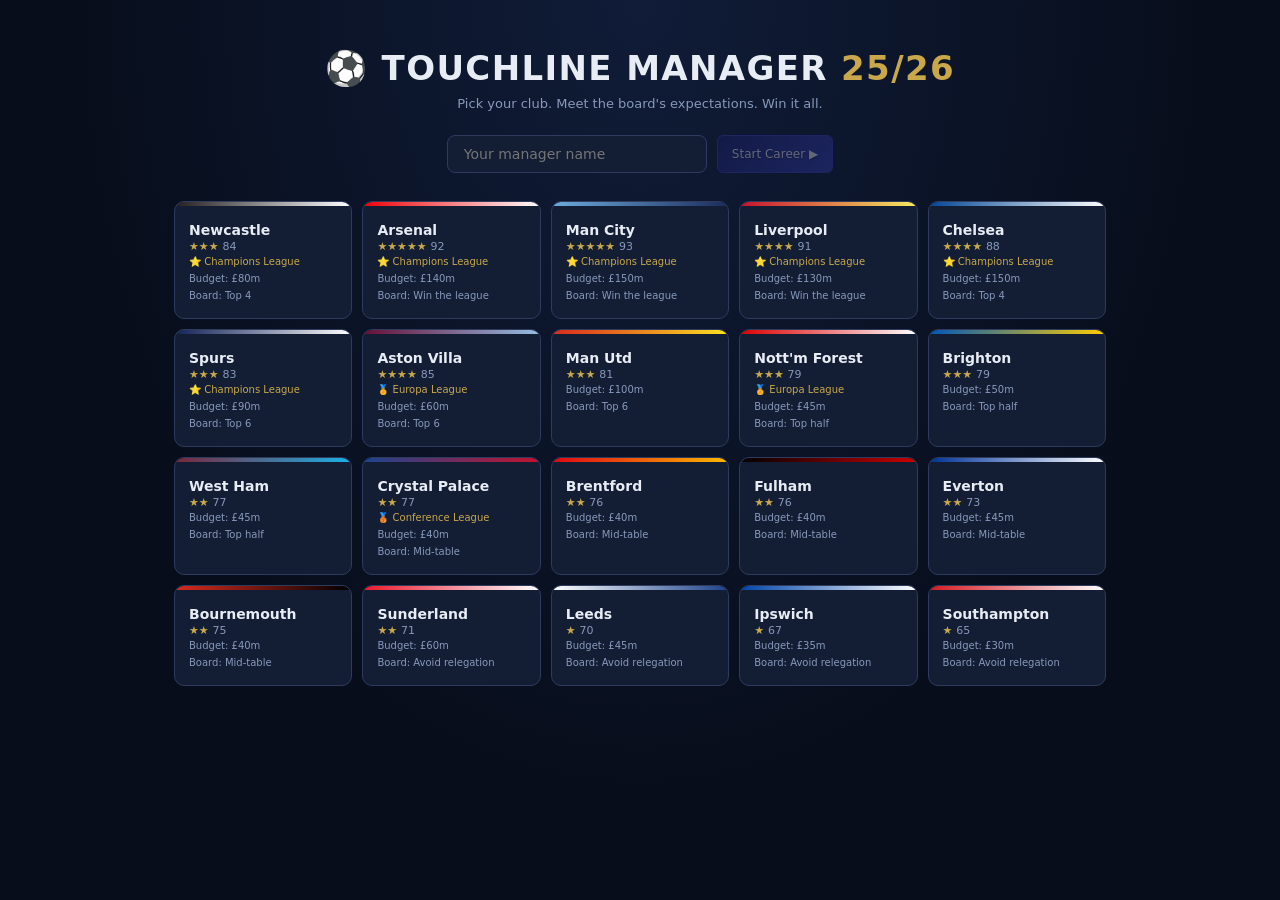
==== TouchlineManager.html @ 7e0e0f28 "Add realism overhaul: living world, transfers, tactics, careers AI world: every club now tracks form" ====
<!DOCTYPE html>
<html lang="en">
<head>
<meta charset="UTF-8">
<meta name="viewport" content="width=device-width,initial-scale=1">
<title>Touchline Manager 25/26</title>
<style>
*{box-sizing:border-box;margin:0;padding:0}
:root{
  --navy:#0e1628;--navy2:#1a2540;--navy3:#243050;--navy4:#2e3a5e;
  --gold:#c9a84c;--green:#27ae60;--red:#c0392b;--amber:#d35400;--blue:#2980b9;
  --text:#e8ecf4;--text2:#8899bb;--border:#2e3a5e;--bg:#070d1a;--bg2:#0e1628;--bg3:#131e35;
  --accent:#3d5afe;--club:#3a3fbf;--club2:#1a1f6e;--sidebar-w:200px;--topbar-h:48px
}
body{font-family:'Segoe UI',system-ui,sans-serif;font-size:13px;color:var(--text);background:var(--bg);overflow:hidden;height:100vh}

/* ── SETUP SCREEN ───────────────────────────────── */
.setup{height:100vh;overflow-y:auto;background:radial-gradient(ellipse at top,#101c38 0%,#070d1a 65%)}
.setup-inner{max-width:980px;margin:0 auto;padding:48px 24px}
.setup-logo{font-size:34px;font-weight:900;letter-spacing:.04em;text-align:center}
.setup-logo span{color:var(--gold)}
.setup-sub{text-align:center;color:var(--text2);font-size:13px;margin:8px 0 24px}
.setup-row{display:flex;gap:10px;justify-content:center;margin-bottom:28px;flex-wrap:wrap}
.setup-row input{background:var(--bg3);border:1px solid var(--border);border-radius:8px;padding:10px 16px;font-size:14px;color:var(--text);font-family:inherit;width:260px}
.club-grid{display:grid;grid-template-columns:repeat(auto-fill,minmax(170px,1fr));gap:10px}
.club-card{background:var(--bg3);border:1px solid var(--border);border-radius:10px;padding:14px;cursor:pointer;transition:all .15s;position:relative;overflow:hidden}
.club-card:hover{border-color:var(--text2);transform:translateY(-2px)}
.club-card.sel{border-color:var(--gold);box-shadow:0 0 0 1px var(--gold)}
.club-card .cc-bar{position:absolute;top:0;left:0;right:0;height:4px}
.club-card .cc-name{font-weight:700;font-size:14px;margin:6px 0 2px}
.club-card .cc-sub{font-size:10px;color:var(--text2);line-height:1.7}
.club-card .cc-str{font-size:11px;font-weight:700;color:var(--gold)}

/* ── LAYOUT ─────────────────────────────────────── */
.app{display:grid;grid-template-rows:var(--topbar-h) 1fr;grid-template-columns:var(--sidebar-w) 1fr;height:100vh}
.topbar{grid-column:1/-1;background:var(--navy);border-bottom:1px solid var(--border);display:flex;align-items:center;gap:0;z-index:50}
.sidebar{background:var(--navy2);border-right:1px solid var(--border);overflow-y:auto;display:flex;flex-direction:column;gap:2px;padding:8px 6px}
.main-area{background:var(--bg);overflow-y:auto;position:relative}

/* ── TOPBAR ──────────────────────────────────────── */
.tb-logo{width:var(--topbar-h);height:var(--topbar-h);background:linear-gradient(135deg,var(--club2),var(--club));display:flex;align-items:center;justify-content:center;font-weight:800;font-size:14px;color:#fff;flex-shrink:0;border-right:1px solid var(--border);text-shadow:0 1px 2px rgba(0,0,0,.5)}
.tb-club{padding:0 16px;border-right:1px solid var(--border);min-width:170px}
.tb-club-name{font-weight:700;font-size:14px}
.tb-club-sub{font-size:10px;color:var(--text2)}
.tb-stats{display:flex;align-items:stretch;flex:1}
.tb-stat{display:flex;flex-direction:column;align-items:center;justify-content:center;padding:0 18px;border-right:1px solid var(--border);cursor:pointer;transition:background .15s}
.tb-stat:hover{background:var(--navy3)}
.tb-stat-v{font-size:16px;font-weight:700}
.tb-stat-l{font-size:9px;color:var(--text2);text-transform:uppercase;letter-spacing:.06em}
.tb-pos{color:var(--gold)}.tb-pts{color:var(--green)}.tb-bud{color:#5aabdd}
.tb-right{margin-left:auto;display:flex;align-items:center;gap:8px;padding:0 12px}
.tb-morale{font-size:18px;cursor:default}
.tb-inbox{position:relative;cursor:pointer;padding:6px 10px;border-radius:6px;font-size:18px;border:1px solid transparent}
.tb-inbox:hover{background:var(--navy3)}
.tb-unread{position:absolute;top:2px;right:2px;background:var(--red);color:#fff;border-radius:50%;width:14px;height:14px;font-size:9px;align-items:center;justify-content:center;display:none}
.tb-window{background:rgba(39,174,96,.15);border:1px solid var(--green);border-radius:4px;padding:3px 10px;font-size:10px;font-weight:700;color:var(--green)}

/* ── SIDEBAR ─────────────────────────────────────── */
.sb-section{font-size:9px;font-weight:700;color:var(--text2);text-transform:uppercase;letter-spacing:.1em;padding:8px 8px 4px;margin-top:4px}
.sb-btn{display:flex;align-items:center;gap:8px;padding:7px 10px;border-radius:6px;cursor:pointer;color:var(--text2);transition:all .15s;border:1px solid transparent;font-size:12px;background:none;width:100%;text-align:left;font-family:inherit}
.sb-btn:hover{background:var(--navy3);color:var(--text)}
.sb-btn.on{background:var(--navy4);color:var(--text);border-color:var(--border);font-weight:600}
.sb-icon{font-size:14px;width:18px;text-align:center;flex-shrink:0}
.sb-badge{margin-left:auto;background:var(--red);color:#fff;border-radius:10px;padding:1px 6px;font-size:9px;display:none}
.sb-form{display:flex;gap:3px;padding:6px 8px;flex-wrap:wrap}

/* ── PAGES / CARDS ──────────────────────────────── */
.page{display:none;padding:20px 24px;min-height:100%}.page.on{display:block}
.card{background:var(--bg3);border-radius:8px;padding:14px 16px;border:1px solid var(--border);margin-bottom:12px}
.card.gold{border-color:var(--gold)}.card.green{border-color:var(--green)}.card.red{border-color:var(--red)}.card.blue{border-color:var(--blue)}
.card-title{font-size:11px;font-weight:700;color:var(--text2);text-transform:uppercase;letter-spacing:.07em;margin-bottom:10px}

.g2{display:grid;grid-template-columns:1fr 1fr;gap:10px}
.g3{display:grid;grid-template-columns:1fr 1fr 1fr;gap:10px}
.hub-grid{display:grid;grid-template-columns:1fr 1fr 300px;gap:16px;align-items:start}
.match-layout{display:grid;grid-template-columns:1fr 290px;gap:16px;align-items:start}

/* ── BUTTONS ─────────────────────────────────────── */
.btn{display:inline-flex;align-items:center;justify-content:center;gap:6px;border:1px solid var(--border);border-radius:6px;padding:7px 14px;font-size:12px;color:var(--text);cursor:pointer;font-family:inherit;transition:all .15s;background:var(--bg3);white-space:nowrap}
.btn:hover{background:var(--navy3);border-color:var(--navy4)}.btn:disabled{opacity:.35;pointer-events:none}
.btn.pri{background:linear-gradient(135deg,var(--club2),var(--club));color:#fff;border-color:var(--club);text-shadow:0 1px 2px rgba(0,0,0,.4)}
.btn.suc{background:linear-gradient(135deg,#145a32,#27ae60);color:#fff;border-color:#27ae60}
.btn.dan{background:linear-gradient(135deg,#641e16,#c0392b);color:#fff;border-color:#c0392b}
.btn.warn{background:linear-gradient(135deg,#6b2d00,#d35400);color:#fff;border-color:#d35400}
.btn.gold-b{background:linear-gradient(135deg,#6b4a00,#c9a84c);color:#000;border-color:var(--gold);font-weight:700}
.btn.sm{padding:4px 10px;font-size:11px}.btn.full{width:100%}
.btn-row{display:flex;gap:8px;flex-wrap:wrap;margin-bottom:10px}

/* ── TABS / KPI ─────────────────────────────────── */
.tabs{display:flex;gap:1px;background:var(--bg);border-radius:6px;padding:3px;margin-bottom:14px;width:fit-content}
.tab{padding:6px 16px;border-radius:4px;cursor:pointer;color:var(--text2);font-size:12px;transition:all .15s;white-space:nowrap}
.tab.on{background:var(--navy3);color:var(--text);font-weight:600}
.kpi-row{display:flex;gap:12px;margin-bottom:16px;flex-wrap:wrap}
.kpi{background:var(--bg3);border:1px solid var(--border);border-radius:8px;padding:12px 18px;text-align:center;min-width:80px}
.kpi-v{font-size:22px;font-weight:700}.kpi-l{font-size:9px;color:var(--text2);text-transform:uppercase;margin-top:2px}

/* ── TABLE / LIST ───────────────────────────────── */
.data-table{width:100%;border-collapse:collapse;font-size:12px}
.data-table th{color:var(--text2);font-weight:600;padding:6px 8px;text-align:left;border-bottom:1px solid var(--border);font-size:10px;text-transform:uppercase;letter-spacing:.05em}
.data-table td{padding:6px 8px;border-bottom:1px solid var(--border)}
.data-table tr:last-child td{border-bottom:none}
.data-table tr:hover td{background:rgba(255,255,255,.02)}
.data-table tr.me td{background:rgba(201,168,76,.08);font-weight:600;color:var(--gold)}
.data-table tr.ucl td:first-child{border-left:3px solid var(--gold)}
.data-table tr.uel td:first-child{border-left:3px solid var(--blue)}
.data-table tr.rel td:first-child{border-left:3px solid var(--red)}
.list-row{display:flex;align-items:center;padding:7px 0;border-bottom:1px solid var(--border);gap:8px;font-size:12px}
.list-row:last-child{border-bottom:none}
.list-row:hover{background:rgba(255,255,255,.02)}

/* ── TAGS ────────────────────────────────────────── */
.tag{font-size:10px;padding:2px 6px;border-radius:4px;font-weight:600;white-space:nowrap}
.tag-GK{background:#1a1060;color:#a99fff}
.tag-CB,.tag-RB,.tag-LB,.tag-WB{background:#0a2e20;color:#5dba9a}
.tag-DM,.tag-CM{background:#0a2040;color:#5aabdd}
.tag-AM{background:#152010;color:#85c45a}
.tag-RW,.tag-LW,.tag-RM,.tag-LM{background:#2e150a;color:#e08050}
.tag-ST,.tag-CF{background:#2e0a0a;color:#e05555}
.rat{font-size:11px;font-weight:700;padding:2px 7px;border-radius:4px;background:#0a1a2a;color:#5aabdd;min-width:28px;text-align:center}
.rb{font-size:10px;padding:2px 8px;border-radius:5px;font-weight:700}
.rb-W{background:rgba(39,174,96,.2);color:#27ae60}.rb-D{background:rgba(211,84,0,.2);color:#d35400}
.rb-L{background:rgba(192,57,43,.2);color:#c0392b}.rb-u{background:var(--bg3);color:var(--text2)}
.fdot{width:14px;height:14px;border-radius:50%;display:inline-flex;align-items:center;justify-content:center;font-size:7px;color:#fff;font-weight:700;margin-right:2px}
.fdot-W{background:#27ae60}.fdot-D{background:#d35400}.fdot-L{background:#c0392b}
.inj-badge{background:rgba(192,57,43,.2);color:var(--red);font-size:9px;padding:2px 6px;border-radius:4px;font-weight:700}
.susp-badge{background:rgba(211,84,0,.25);color:var(--amber);font-size:9px;padding:2px 6px;border-radius:4px;font-weight:700}
.contract-ok{color:var(--green);font-size:10px;font-weight:700}.contract-warn{color:var(--amber);font-size:10px;font-weight:700}.contract-danger{color:var(--red);font-size:10px;font-weight:700}

/* ── PITCH (lineup) ─────────────────────────────── */
.pitch-wrap{border-radius:8px;overflow:hidden;border:1px solid var(--border);background:#1a5c1a}
.pitch-static{position:relative;width:100%;padding-bottom:62%;background:linear-gradient(180deg,#1a5c1a,#1e6b1e 50%,#1a5c1a);border-radius:8px;overflow:hidden}
.pnode{position:absolute;transform:translate(-50%,-50%);width:40px;height:40px;border-radius:50%;background:var(--club2);border:2px solid var(--club);display:flex;align-items:center;justify-content:center;font-size:6.5px;font-weight:700;color:#fff;cursor:pointer;text-align:center;line-height:1.2;z-index:2;transition:all .15s}
.pnode:hover{border-color:#fff;transform:translate(-50%,-50%) scale(1.12)}
.pnode.empty{background:var(--bg3);border-color:var(--border);color:var(--text2)}
.pnode.tired{border-color:var(--amber)}.pnode.low{border-color:var(--red);background:rgba(192,57,43,.2)}
.pnode.injd{border-color:#ff4444;background:rgba(255,68,68,.15)}

/* ── MATCH ───────────────────────────────────────── */
.match-scoreline{background:var(--navy2);border:1px solid var(--border);border-radius:8px;padding:12px 16px;margin-bottom:10px;display:flex;align-items:center;justify-content:space-between}
.match-score{font-size:28px;font-weight:800;letter-spacing:4px}
.match-team{font-size:12px;font-weight:600;color:var(--text2)}
.highlight-banner{background:var(--bg3);border:1px solid var(--border);border-radius:6px;padding:8px 14px;font-size:12px;min-height:38px;display:flex;align-items:center;margin-bottom:8px;transition:all .3s}
.highlight-banner.goal{background:rgba(39,174,96,.12);border-color:var(--green);color:var(--green);font-weight:700}
.highlight-banner.danger{background:rgba(192,57,43,.1);border-color:var(--red);color:var(--red)}
.highlight-banner.yellow{background:rgba(211,84,0,.1);border-color:var(--amber);color:var(--amber)}
.shout-row{display:flex;gap:6px;flex-wrap:wrap;margin-bottom:8px}
.shout-btn{padding:5px 12px;border-radius:14px;font-size:11px;border:1px solid var(--border);background:var(--bg3);color:var(--text2);cursor:pointer;transition:all .15s}
.shout-btn:hover{background:var(--navy3);color:var(--text)}
.match-stats{display:grid;grid-template-columns:repeat(3,1fr);gap:8px;margin-bottom:10px}
.mstat{background:var(--bg3);border-radius:6px;padding:8px;text-align:center;border:1px solid var(--border)}
.mstat-v{font-size:14px;font-weight:700}.mstat-l{font-size:9px;color:var(--text2);margin-top:1px}
.speed-btns{display:flex;gap:4px;align-items:center}
.spd-btn{padding:4px 12px;border-radius:4px;font-size:11px;border:1px solid var(--border);background:var(--bg3);color:var(--text2);cursor:pointer}
.spd-btn.on{background:var(--navy3);color:var(--text);border-color:var(--accent)}
.match-log{background:var(--bg);border:1px solid var(--border);border-radius:6px;height:260px;overflow-y:auto;padding:8px 10px;font-size:11px;line-height:1.8}
.ml-goal{color:#27ae60;font-weight:700}.ml-opp{color:#c0392b}.ml-yel{color:#d35400}.ml-red{color:#c0392b;font-weight:700}.ml-sub{color:#2980b9}.ml-inj{color:#d35400;font-style:italic}.ml-ev{color:var(--text2)}

/* ── BARS / FORMS ───────────────────────────────── */
.abar{height:5px;border-radius:2px;background:var(--border);margin:2px 0 6px;overflow:hidden}
.afill{height:100%;border-radius:2px}
.board-bar{height:6px;border-radius:3px;background:var(--border);overflow:hidden;margin:4px 0 2px}
.board-fill{height:100%;border-radius:3px;background:linear-gradient(90deg,var(--red) 0%,var(--amber) 50%,var(--green) 100%)}
select{background:var(--bg3);border:1px solid var(--border);border-radius:6px;padding:7px 10px;font-size:12px;color:var(--text);font-family:inherit;width:100%;margin-bottom:8px}
input[type=range]{width:100%;accent-color:var(--accent)}
.field-label{font-size:11px;color:var(--text2);margin-bottom:4px;font-weight:600}
.press-q{font-size:13px;line-height:1.6;margin-bottom:10px;font-weight:500}
.press-opt{width:100%;text-align:left;padding:9px 14px;background:var(--bg3);border:1px solid var(--border);border-radius:6px;color:var(--text);font-size:12px;cursor:pointer;margin-bottom:6px;font-family:inherit;transition:all .15s}
.press-opt:hover{background:var(--navy3);border-color:var(--accent)}
.train-opt{padding:10px 14px;border-radius:6px;border:1px solid var(--border);cursor:pointer;margin-bottom:6px;background:var(--bg3);transition:all .15s;display:flex;align-items:center;gap:10px}
.train-opt:hover{border-color:var(--accent)}.train-opt.sel{border-color:var(--green);background:rgba(39,174,96,.06)}

/* ── TOAST / MODAL ──────────────────────────────── */
.toast{position:fixed;bottom:20px;left:50%;transform:translateX(-50%);background:var(--navy3);color:var(--text);padding:8px 22px;border-radius:20px;font-size:12px;border:1px solid var(--border);z-index:999;display:none;white-space:nowrap;pointer-events:none}
.toast.on{display:block;animation:fadeup .3s}
@keyframes fadeup{from{opacity:0;transform:translateX(-50%) translateY(8px)}to{opacity:1;transform:translateX(-50%) translateY(0)}}
.overlay{display:none;position:fixed;inset:0;background:rgba(0,0,0,.75);z-index:200;align-items:center;justify-content:center}
.overlay.on{display:flex}
.modal{background:var(--bg3);border-radius:10px;border:1px solid var(--border);padding:20px;width:100%;max-width:480px;max-height:85vh;overflow-y:auto}
.modal-title{font-size:15px;font-weight:700;margin-bottom:4px}
.modal-sub{font-size:11px;color:var(--text2);margin-bottom:14px}
.modal-footer{display:flex;gap:8px;margin-top:14px}

::-webkit-scrollbar{width:5px;height:5px}
::-webkit-scrollbar-track{background:var(--bg)}
::-webkit-scrollbar-thumb{background:var(--navy4);border-radius:3px}

</style>
</head>
<body>

<!-- ══════════════ SETUP / NEW GAME ══════════════ -->
<div class="setup" id="pg-setup">
  <div class="setup-inner">
    <div class="setup-logo">⚽ TOUCHLINE MANAGER <span>25/26</span></div>
    <div class="setup-sub">Pick your club. Meet the board's expectations. Win it all.</div>
    <div class="setup-row">
      <input type="text" id="su-name" placeholder="Your manager name" maxlength="24">
      <button class="btn pri" id="su-continue" onclick="UI.confirmNewGame()" disabled>Start Career ▶</button>
      <button class="btn gold-b" id="su-resume" style="display:none" onclick="UI.resumeGame()">Resume Save ▶</button>
    </div>
    <div class="club-grid" id="su-clubs"></div>
  </div>
</div>

<div class="app" id="app" style="display:none">

<!-- ══════════════ TOPBAR ══════════════ -->
<div class="topbar">
  <div class="tb-logo" id="tb-logo">TM</div>
  <div class="tb-club">
    <div class="tb-club-name" id="tb-club-name">—</div>
    <div class="tb-club-sub" id="tb-date">—</div>
  </div>
  <div class="tb-stats">
    <div class="tb-stat" onclick="UI.nav('table')">
      <div class="tb-stat-v tb-pos" id="tb-pos">—</div>
      <div class="tb-stat-l">Position</div>
    </div>
    <div class="tb-stat">
      <div class="tb-stat-v tb-pts" id="tb-pts">0</div>
      <div class="tb-stat-l">PL Points</div>
    </div>
    <div class="tb-stat" onclick="UI.nav('transfers')">
      <div class="tb-stat-v tb-bud" id="tb-bud">—</div>
      <div class="tb-stat-l">Budget</div>
    </div>
    <div class="tb-stat">
      <div class="tb-stat-v" style="color:var(--text2)" id="tb-gd">+0</div>
      <div class="tb-stat-l">Goal Diff</div>
    </div>
    <div class="tb-stat" onclick="UI.nav('europe')">
      <div class="tb-stat-v" id="tb-euro" style="color:var(--gold);font-size:11px">—</div>
      <div class="tb-stat-l">Europe</div>
    </div>
  </div>
  <div class="tb-right">
    <div id="tb-window"></div>
    <div class="tb-inbox" id="tb-inbox-btn" onclick="UI.nav('inbox')">📬<div class="tb-unread" id="tb-unread">0</div></div>
    <div>
      <div class="tb-morale" id="tb-morale">😐</div>
      <div class="tb-stat-l" style="text-align:center">Morale</div>
    </div>
  </div>
</div>

<!-- ══════════════ SIDEBAR ══════════════ -->
<div class="sidebar">
  <div class="sb-section">Main</div>
  <button class="sb-btn on" id="sb-hub" onclick="UI.nav('hub')"><span class="sb-icon">🏠</span>Hub</button>
  <button class="sb-btn" id="sb-fixtures" onclick="UI.nav('fixtures')"><span class="sb-icon">📅</span>Fixtures</button>
  <button class="sb-btn" id="sb-table" onclick="UI.nav('table')"><span class="sb-icon">📊</span>League</button>
  <button class="sb-btn" id="sb-inbox" onclick="UI.nav('inbox')"><span class="sb-icon">📬</span>Inbox<span class="sb-badge" id="sb-badge">0</span></button>
  <div class="sb-section">Team</div>
  <button class="sb-btn" id="sb-squad" onclick="UI.nav('squad')"><span class="sb-icon">👥</span>Squad</button>
  <button class="sb-btn" id="sb-lineup" onclick="UI.nav('lineup')"><span class="sb-icon">⚽</span>Lineup</button>
  <button class="sb-btn" id="sb-tactics" onclick="UI.nav('tactics')"><span class="sb-icon">⚙️</span>Tactics</button>
  <button class="sb-btn" id="sb-training" onclick="UI.nav('training')"><span class="sb-icon">🏃</span>Training</button>
  <div class="sb-section">Club</div>
  <button class="sb-btn" id="sb-transfers" onclick="UI.nav('transfers')"><span class="sb-icon">🔄</span>Transfers</button>
  <button class="sb-btn" id="sb-europe" onclick="UI.nav('europe')"><span class="sb-icon">⭐</span>Europe</button>
  <button class="sb-btn" id="sb-cups" onclick="UI.nav('cups')"><span class="sb-icon">🏆</span>Domestic Cups</button>
  <div style="margin-top:auto;padding:8px 4px 4px">
    <div class="sb-section" style="padding:0 4px 4px">Recent Form</div>
    <div class="sb-form" id="sb-form"></div>
    <button class="sb-btn" style="margin-top:6px" onclick="UI.quitToMenu()"><span class="sb-icon">💾</span>Save &amp; Menu</button>
  </div>
</div>

<!-- ══════════════ MAIN AREA ══════════════ -->
<div class="main-area">
<div class="toast" id="toast"></div>

<!-- ── HUB ── -->
<div class="page on" id="pg-hub">
  <div style="display:flex;justify-content:space-between;align-items:flex-start;margin-bottom:16px">
    <div>
      <h2 style="font-size:20px;font-weight:700;margin-bottom:2px">Dashboard</h2>
      <div style="font-size:12px;color:var(--text2)" id="hub-sub"></div>
    </div>
    <button class="btn pri" style="font-size:13px;padding:10px 22px" id="hub-continue" onclick="UI.continueToMatch()">Continue ▶</button>
  </div>
  <div class="kpi-row">
    <div class="kpi"><div class="kpi-v tb-pts" id="h-pts">0</div><div class="kpi-l">PL Points</div></div>
    <div class="kpi"><div class="kpi-v tb-pos" id="h-pos">—</div><div class="kpi-l">Position</div></div>
    <div class="kpi"><div class="kpi-v" style="color:var(--text2)" id="h-wdl">0-0-0</div><div class="kpi-l">W-D-L</div></div>
    <div class="kpi"><div class="kpi-v tb-bud" id="h-bud">—</div><div class="kpi-l">Budget</div></div>
    <div class="kpi"><div class="kpi-v" style="color:var(--gold)" id="h-conf">65</div><div class="kpi-l">Board Conf.</div></div>
  </div>
  <div class="hub-grid">
    <div>
      <div class="card gold" id="hub-fix">
        <div class="card-title">Next Match</div>
        <div style="display:flex;align-items:center;justify-content:space-between">
          <div>
            <div style="font-size:11px;color:var(--text2);margin-bottom:4px" id="h-comp"></div>
            <div style="font-size:17px;font-weight:700;margin-bottom:4px" id="h-matchline">—</div>
            <div style="font-size:11px;color:var(--text2)" id="h-venue"></div>
            <div style="font-size:11px;color:var(--text2)" id="h-matchdate"></div>
            <div style="font-size:11px;color:var(--gold);margin-top:4px" id="h-oppform"></div>
          </div>
          <button class="btn pri" style="font-size:13px;padding:10px 20px" id="hub-play-btn" onclick="UI.nav('lineup')">Pick XI ▶</button>
        </div>
      </div>
      <div class="card">
        <div class="card-title">Board Objectives</div>
        <div style="display:flex;justify-content:space-between;align-items:center;margin-bottom:6px">
          <span style="font-size:12px">Target: <strong id="h-target"></strong></span>
          <span style="font-size:11px;color:var(--text2)" id="h-board-mood"></span>
        </div>
        <div class="board-bar"><div class="board-fill" id="h-board-fill" style="width:65%"></div></div>
        <div style="font-size:10px;color:var(--text2)" id="h-board-note"></div>
      </div>
      <div id="hub-comps"></div>
    </div>
    <div>
      <div class="card">
        <div class="card-title">Treatment &amp; Suspensions</div>
        <div id="hub-injuries"></div>
      </div>
      <div class="card">
        <div class="card-title">Recent Results</div>
        <div id="hub-results"></div>
      </div>
    </div>
    <div>
      <div class="card">
        <div class="card-title">Latest News</div>
        <div id="hub-news"></div>
      </div>
      <div id="hub-offer-card"></div>
    </div>
  </div>
</div>

<!-- ── LINEUP ── -->
<div class="page" id="pg-lineup">
  <h2 style="font-size:18px;font-weight:700;margin-bottom:16px">Pick Lineup</h2>
  <div class="g2" style="gap:20px;align-items:start">
    <div>
      <div class="field-label">Formation</div>
      <select id="lu-fm" onchange="UI.changeFormation()" style="width:200px;margin-bottom:12px">
        <option value="433">4-3-3</option><option value="4231">4-2-3-1</option>
        <option value="442">4-4-2</option><option value="4411">4-4-1-1</option>
        <option value="343">3-4-3</option><option value="352">3-5-2</option>
        <option value="41410">4-1-4-1</option><option value="532">5-3-2</option>
        <option value="541">5-4-1</option><option value="4222">4-2-2-2</option>
        <option value="451">4-5-1</option><option value="3412">3-4-1-2</option>
      </select>
      <div class="pitch-static" id="pitch-container"></div>
      <div class="btn-row" style="margin-top:10px">
        <button class="btn" onclick="UI.autoFill()">⚡ Auto-pick XI</button>
        <button class="btn pri" id="lu-go" onclick="UI.preMatch()">Pre-Match Press ▶</button>
      </div>
    </div>
    <div>
      <div class="card" id="pk-panel" style="display:none">
        <div class="card-title" id="pk-lbl">Pick Player</div>
        <div id="pk-list" style="max-height:300px;overflow-y:auto"></div>
        <button class="btn full" style="margin-top:8px" onclick="UI.closePicker()">Cancel</button>
      </div>
      <div class="card" id="bench-panel">
        <div class="card-title">Bench (up to 9)</div>
        <div id="bench-list"></div>
        <div id="bench-add"></div>
      </div>
    </div>
  </div>
</div>

<!-- ── PRE-MATCH PRESS ── -->
<div class="page" id="pg-prepress">
  <h2 style="font-size:18px;font-weight:700;margin-bottom:4px">Pre-Match Press Conference</h2>
  <div style="font-size:12px;color:var(--text2);margin-bottom:16px" id="pp-fixture"></div>
  <div style="max-width:600px">
    <div id="pp-questions"></div>
    <button class="btn" style="margin-top:8px" onclick="UI.skipPress()">Skip press conference</button>
    <button class="btn pri" id="pp-done" style="display:none;margin-top:8px" onclick="UI.startMatch()">Done — Kick Off ▶</button>
  </div>
</div>

<!-- ── MATCH ── -->
<div class="page" id="pg-match">
  <div class="match-layout">
    <div>
      <div class="match-scoreline">
        <div><div class="match-team" id="m-home">—</div></div>
        <div style="text-align:center">
          <div class="match-score" id="m-score">0 — 0</div>
          <div style="font-size:10px;color:var(--text2);margin-top:2px" id="m-scorers-inline"></div>
        </div>
        <div style="text-align:right">
          <div class="match-team" id="m-away">—</div>
          <div style="font-size:11px;color:var(--text2)" id="m-min">0'</div>
        </div>
      </div>
      <div class="pitch-wrap" style="margin-bottom:10px">
        <canvas id="pitch-canvas" style="width:100%;display:block"></canvas>
      </div>
      <div class="highlight-banner" id="highlight-banner">Match in progress...</div>
      <div class="shout-row">
        <button class="shout-btn" onclick="UI.shout('encourage')">💪 Encourage</button>
        <button class="shout-btn" onclick="UI.shout('demand')">🔥 Demand More</button>
        <button class="shout-btn" onclick="UI.shout('calm')">✋ Calm Down</button>
        <button class="shout-btn" onclick="UI.shout('tactics')">🎯 Tactics</button>
        <button class="shout-btn" onclick="UI.shout('express')">🌟 Express</button>
      </div>
      <div style="display:flex;gap:8px;align-items:center;margin-bottom:8px">
        <span style="font-size:11px;color:var(--text2)">Speed:</span>
        <div class="speed-btns">
          <button id="btn-spd1" class="spd-btn on" onclick="UI.setSpeed(1)">1x</button>
          <button id="btn-spd2" class="spd-btn" onclick="UI.setSpeed(2)">2x</button>
          <button id="btn-spd4" class="spd-btn" onclick="UI.setSpeed(4)">4x</button>
          <button id="btn-spd8" class="spd-btn" onclick="UI.setSpeed(8)">8x</button>
        </div>
        <div style="margin-left:auto;display:flex;gap:8px">
          <button class="btn" id="btn-pause" onclick="UI.togglePause()">⏸ Pause</button>
          <button class="btn warn" onclick="UI.nav('subs')">🔄 Subs</button>
          <button class="btn dan" id="btn-ft" onclick="UI.fullTime()" disabled>Full Time</button>
        </div>
      </div>
    </div>
    <div>
      <div class="card" style="margin-bottom:10px">
        <div class="card-title" id="m-comp">—</div>
        <div style="font-size:11px;color:var(--text2);margin-bottom:8px" id="m-venue"></div>
        <div class="match-stats">
          <div class="mstat"><div class="mstat-v" id="m-shots">0-0</div><div class="mstat-l">Shots</div></div>
          <div class="mstat"><div class="mstat-v" id="m-xg">0.0-0.0</div><div class="mstat-l">xG</div></div>
          <div class="mstat"><div class="mstat-v" id="m-poss">50%</div><div class="mstat-l">Poss</div></div>
        </div>
        <div style="font-size:11px;color:var(--text2)">Cards: <span id="m-cards">0Y 0R</span> &nbsp;|&nbsp; Subs: <span id="m-subs">0/5</span></div>
      </div>
      <div class="card">
        <div class="card-title">Match Commentary</div>
        <div class="match-log" id="mlog"></div>
      </div>
    </div>
  </div>
</div>

<!-- ── SUBS ── -->
<div class="page" id="pg-subs">
  <h2 style="font-size:18px;font-weight:700;margin-bottom:4px">Substitutions</h2>
  <div style="font-size:12px;color:var(--text2);margin-bottom:16px"><span id="sub-left">5 left</span> — Step 1: tap who comes OFF &nbsp;▸&nbsp; Step 2: tap who comes ON</div>
  <div class="g2" style="gap:16px;max-width:760px">
    <div class="card"><div class="card-title">On the Pitch</div><div id="sub-off"></div></div>
    <div class="card"><div class="card-title" id="sub-on-sec">Bench</div><div id="sub-on"></div></div>
  </div>
  <button class="btn" style="margin-top:12px" onclick="UI.nav('match')">← Back to Match</button>
</div>

<!-- ── HALF TIME ── -->
<div class="page" id="pg-halftime">
  <h2 style="font-size:18px;font-weight:700;margin-bottom:16px">Half Time</h2>
  <div class="g2" style="gap:16px;max-width:760px">
    <div>
      <div class="card gold" style="text-align:center;padding:20px">
        <div style="font-size:32px;font-weight:800;margin-bottom:4px" id="ht-score">0 — 0</div>
        <div style="font-size:12px;color:var(--text2)" id="ht-scorers"></div>
      </div>
      <div class="card"><div class="card-title">Team Talk</div><div id="ht-talks"></div></div>
    </div>
    <div class="card">
      <div class="card-title">Make Changes</div>
      <p style="font-size:12px;color:var(--text2);margin-bottom:10px">Adjust before the second half.</p>
      <button class="btn full" onclick="UI.nav('subs')">🔄 Substitutions</button>
      <button class="btn full" onclick="UI.nav('tactics')">⚙️ Tactics</button>
      <button class="btn pri full" style="margin-top:8px" onclick="UI.resumeSecondHalf()">▶ Start 2nd Half</button>
    </div>
  </div>
</div>

<!-- ── RESULT ── -->
<div class="page" id="pg-result">
  <h2 style="font-size:18px;font-weight:700;margin-bottom:16px">Full Time</h2>
  <div class="g2" style="gap:16px;max-width:760px">
    <div>
      <div class="card" style="text-align:center;padding:24px">
        <div style="font-size:12px;color:var(--text2);margin-bottom:4px" id="r-comp"></div>
        <div style="font-size:14px;font-weight:600;margin-bottom:8px" id="r-line"></div>
        <div style="font-size:42px;font-weight:800;letter-spacing:6px;margin-bottom:4px" id="r-score"></div>
        <div style="font-size:11px;color:var(--gold);margin-bottom:8px" id="r-note"></div>
        <div style="font-size:12px;color:var(--text2)" id="r-scorers"></div>
      </div>
      <div class="g3" style="gap:8px">
        <div class="mstat card" style="padding:12px;margin:0"><div class="mstat-v" id="r-shots">0-0</div><div class="mstat-l">Shots</div></div>
        <div class="mstat card" style="padding:12px;margin:0"><div class="mstat-v" id="r-poss">50</div><div class="mstat-l">Poss %</div></div>
        <div class="mstat card" style="padding:12px;margin:0"><div class="mstat-v" id="r-xg">0.0</div><div class="mstat-l">xG</div></div>
      </div>
    </div>
    <div>
      <div class="card"><div class="card-title">Player Ratings</div><div id="r-ratings" style="max-height:260px;overflow-y:auto"></div></div>
      <button class="btn full" onclick="UI.postPress()">📰 Post-Match Press</button>
      <button class="btn pri full" style="margin-top:6px" onclick="UI.afterMatch()">Continue ▶</button>
    </div>
  </div>
</div>

<!-- ── POST PRESS ── -->
<div class="page" id="pg-postpress">
  <h2 style="font-size:18px;font-weight:700;margin-bottom:4px">Post-Match Press Conference</h2>
  <div style="font-size:12px;color:var(--text2);margin-bottom:16px" id="post-result-label"></div>
  <div style="max-width:600px">
    <div id="post-questions"></div>
    <button class="btn pri" id="post-done" style="display:none;margin-top:8px" onclick="UI.afterMatch()">Continue ▶</button>
  </div>
</div>

<!-- ── SQUAD ── -->
<div class="page" id="pg-squad">
  <h2 style="font-size:18px;font-weight:700;margin-bottom:16px">Squad Management</h2>
  <div class="tabs">
    <div class="tab on" id="sq-t-players" onclick="UI.sqTab('players')">Players</div>
    <div class="tab" id="sq-t-stats" onclick="UI.sqTab('stats')">Statistics</div>
    <div class="tab" id="sq-t-injuries" onclick="UI.sqTab('injuries')">Unavailable</div>
    <div class="tab" id="sq-t-contracts" onclick="UI.sqTab('contracts')">Contracts</div>
  </div>
  <div id="sq-content"></div>
</div>

<!-- ── TACTICS ── -->
<div class="page" id="pg-tactics">
  <h2 style="font-size:18px;font-weight:700;margin-bottom:16px">Tactics</h2>
  <div class="g2" style="gap:20px;max-width:820px;align-items:start">
    <div>
      <div class="card">
        <div class="card-title">Mentality &amp; Style</div>
        <div class="field-label">Mentality</div>
        <select id="t-men"><option value="att">Attacking</option><option value="bal" selected>Balanced</option><option value="def">Defensive</option><option value="ctr">Counter-Attack</option><option value="pos">Possession</option></select>
        <div class="field-label">Playing Style</div>
        <select id="t-style"><option value="direct">Direct Play</option><option value="tiki">Tiki-Taka</option><option value="press">High Press</option><option value="long">Long Ball</option><option value="wing">Wing Play</option></select>
      </div>
      <div class="card">
        <div class="card-title">Sliders</div>
        <div class="field-label">Pressing Intensity &nbsp;<span id="t-pv" style="color:var(--text)">7</span></div>
        <input type="range" min="1" max="10" value="7" id="t-press" oninput="document.getElementById('t-pv').textContent=this.value">
        <div class="field-label" style="margin-top:10px">Defensive Line &nbsp;<span id="t-lv" style="color:var(--text)">6</span></div>
        <input type="range" min="1" max="10" value="6" id="t-line" oninput="document.getElementById('t-lv').textContent=this.value">
        <div class="field-label" style="margin-top:10px">Width &nbsp;<span id="t-wv" style="color:var(--text)">6</span></div>
        <input type="range" min="1" max="10" value="6" id="t-width" oninput="document.getElementById('t-wv').textContent=this.value">
        <button class="btn suc full" style="margin-top:14px" onclick="UI.saveTactics()">Save Tactics ✓</button>
      </div>
    </div>
    <div class="card">
      <div class="card-title">Team Instructions <span style="font-size:10px;font-weight:400;color:var(--text2)">(max 3, each adds a small boost)</span></div>
      <div id="t-instrs"></div>
    </div>
  </div>
</div>

<!-- ── TRANSFERS ── -->
<div class="page" id="pg-transfers">
  <h2 style="font-size:18px;font-weight:700;margin-bottom:4px">Transfer Centre</h2>
  <div style="font-size:12px;color:var(--text2);margin-bottom:12px" id="tr-status"></div>
  <div class="tabs">
    <div class="tab on" id="tr-t-buy" onclick="UI.trTab('buy')">Sign Players</div>
    <div class="tab" id="tr-t-free" onclick="UI.trTab('free')">Free Agents</div>
    <div class="tab" id="tr-t-sell" onclick="UI.trTab('sell')">Sell / Loan</div>
  </div>
  <div id="tr-content"></div>
</div>

<!-- ── TRAINING ── -->
<div class="page" id="pg-training">
  <h2 style="font-size:18px;font-weight:700;margin-bottom:16px">Training</h2>
  <div class="g2" style="gap:16px;align-items:start;max-width:820px">
    <div class="card">
      <div class="card-title">Weekly Training Focus</div>
      <p style="font-size:11px;color:var(--text2);margin-bottom:12px">Choose what the squad trains. Affects the next match.</p>
      <div id="training-opts"></div>
    </div>
    <div class="card">
      <div class="card-title">Individual Development <span style="font-size:10px;font-weight:400;color:var(--text2)">(up to 3 players)</span></div>
      <p style="font-size:11px;color:var(--text2);margin-bottom:10px">Focused coaching for players with growth potential. Boosts weekly and end-of-season development.</p>
      <div id="training-individual"></div>
    </div>
  </div>
</div>

<!-- ── FIXTURES ── -->
<div class="page" id="pg-fixtures">
  <h2 style="font-size:18px;font-weight:700;margin-bottom:16px">Fixtures &amp; Results</h2>
  <div style="max-width:720px"><div id="fixtures-list"></div></div>
</div>

<!-- ── TABLE ── -->
<div class="page" id="pg-table">
  <h2 style="font-size:18px;font-weight:700;margin-bottom:16px">Premier League</h2>
  <div class="tabs">
    <div class="tab on" id="tbl-t-pl" onclick="UI.tblTab('pl')">Table</div>
    <div class="tab" id="tbl-t-scorers" onclick="UI.tblTab('scorers')">Top Scorers</div>
    <div class="tab" id="tbl-t-results" onclick="UI.tblTab('results')">Latest Results</div>
  </div>
  <div style="max-width:760px"><div id="table-content"></div></div>
</div>

<!-- ── EUROPE ── -->
<div class="page" id="pg-europe">
  <h2 style="font-size:18px;font-weight:700;margin-bottom:16px" id="eu-title">Europe</h2>
  <div id="europe-content" style="max-width:760px"></div>
</div>

<!-- ── CUPS ── -->
<div class="page" id="pg-cups">
  <h2 style="font-size:18px;font-weight:700;margin-bottom:16px">Domestic Cups</h2>
  <div class="g2" style="gap:16px;max-width:820px;align-items:start" id="cups-content"></div>
</div>

<!-- ── INBOX ── -->
<div class="page" id="pg-inbox">
  <h2 style="font-size:18px;font-weight:700;margin-bottom:16px">Inbox</h2>
  <div style="max-width:640px"><div id="inbox-content"></div></div>
</div>

<!-- ── SEASON END ── -->
<div class="page" id="pg-end">
  <h2 style="font-size:18px;font-weight:700;margin-bottom:16px">Season Review</h2>
  <div style="max-width:760px">
    <div id="end-content"></div>
    <button class="btn pri" style="margin-top:16px;padding:10px 28px;font-size:14px" onclick="UI.newSeason()">Start Next Season ▶</button>
  </div>
</div>

<!-- ── SACKED ── -->
<div class="page" id="pg-sacked">
  <div style="max-width:560px;margin:60px auto;text-align:center">
    <div style="font-size:56px;margin-bottom:12px">📉</div>
    <h2 style="font-size:24px;font-weight:800;margin-bottom:8px;color:var(--red)">SACKED</h2>
    <div id="sacked-content" style="font-size:13px;color:var(--text2);line-height:1.8;margin-bottom:20px"></div>
    <button class="btn pri" style="padding:10px 28px;font-size:14px" onclick="UI.backToMenu()">Start a New Career ▶</button>
  </div>
</div>

</div><!-- /main-area -->
</div><!-- /app -->

<!-- ══════════════ MODALS ══════════════ -->
<div class="overlay" id="mod-player">
  <div class="modal">
    <div style="display:flex;justify-content:space-between;align-items:flex-start;margin-bottom:14px">
      <div><div class="modal-title" id="mod-pl-name"></div><div class="modal-sub" id="mod-pl-info"></div></div>
      <button class="btn sm" onclick="UI.closeModal('mod-player')">✕</button>
    </div>
    <div id="mod-pl-attrs"></div>
    <div id="mod-pl-extra" style="margin-top:12px"></div>
  </div>
</div>

<div class="overlay" id="mod-neg">
  <div class="modal">
    <div class="modal-title" id="neg-name"></div>
    <div class="modal-sub" id="neg-info"></div>
    <div id="neg-body"></div>
    <div class="modal-footer" id="neg-footer"></div>
  </div>
</div>

<div class="overlay" id="mod-offer">
  <div class="modal">
    <div class="modal-title" id="offer-title"></div>
    <div class="modal-sub" id="offer-body"></div>
    <div class="modal-footer">
      <button class="btn dan" onclick="UI.rejectOffer()">Reject</button>
      <button class="btn suc" onclick="UI.acceptOffer()">Accept ✓</button>
    </div>
  </div>
</div>
<script>
/* ── util.js — small shared helpers (DOM-free) ─────────────────── */
'use strict';

function rnd(a, b) { return Math.floor(Math.random() * (b - a + 1)) + a; }
function rndf(a, b) { return a + Math.random() * (b - a); }
function clamp(v, a, b) { return v < a ? a : v > b ? b : v; }
function pick(arr) { return arr[Math.floor(Math.random() * arr.length)]; }
function shuffle(arr) {
  const a = arr.slice();
  for (let i = a.length - 1; i > 0; i--) {
    const j = Math.floor(Math.random() * (i + 1));
    [a[i], a[j]] = [a[j], a[i]];
  }
  return a;
}
function money(m) {
  if (m >= 1000) return '£' + (m / 1000).toFixed(2) + 'bn';
  if (m >= 1) return '£' + (m % 1 === 0 ? m : m.toFixed(1)) + 'm';
  return '£' + Math.round(m * 1000) + 'k';
}
function ordinal(n) {
  const s = n % 100;
  if (s >= 11 && s <= 13) return n + 'th';
  return n + (['th', 'st', 'nd', 'rd'][n % 10] || 'th');
}
const MONTHS = ['Jan', 'Feb', 'Mar', 'Apr', 'May', 'Jun', 'Jul', 'Aug', 'Sep', 'Oct', 'Nov', 'Dec'];
const WDAYS = ['Sun', 'Mon', 'Tue', 'Wed', 'Thu', 'Fri', 'Sat'];
function fmtDate(d) { return WDAYS[d.getDay()] + ' ' + d.getDate() + ' ' + MONTHS[d.getMonth()] + ' ' + d.getFullYear(); }
function fmtShort(d) { return d.getDate() + ' ' + MONTHS[d.getMonth()]; }

function fitCol(f) { return f >= 80 ? '#27ae60' : f >= 60 ? '#d35400' : '#c0392b'; }
function fitLbl(f) { return f >= 85 ? 'Fresh' : f >= 70 ? 'Good' : f >= 55 ? 'Tired' : 'Exhausted'; }
function moraleEmoji(m) { return m >= 80 ? '😄' : m >= 60 ? '😐' : m >= 40 ? '😟' : '😤'; }
function ratCol(r) { return r >= 8 ? '#27ae60' : r >= 7 ? '#5aabdd' : r >= 6.4 ? '#d35400' : '#c0392b'; }
function fmtMin(m) { return (m <= 90 ? m : '90+' + (m - 90)) + "'"; }
function esc(s) { return String(s).replace(/&/g, '&amp;').replace(/</g, '&lt;').replace(/>/g, '&gt;').replace(/"/g, '&quot;'); }


/* ── data.js — static game data: clubs, players, pools, tactics ── */
'use strict';

/* Premier League clubs.
   str = baseline reputation, bud = transfer budget (£m),
   exp = board expectation, euro = European competition in season 1 */
const CLUBS = [
  { key: 'NEW', name: 'Newcastle',      full: 'Newcastle United',    stadium: "St. James' Park",   col1: '#241f20', col2: '#ffffff', str: 84, bud: 80,  exp: 'Top 4',      euro: 'UCL' },
  { key: 'ARS', name: 'Arsenal',        full: 'Arsenal',             stadium: 'Emirates Stadium',  col1: '#ef0107', col2: '#ffffff', str: 92, bud: 140, exp: 'Win the league', euro: 'UCL' },
  { key: 'MCI', name: 'Man City',       full: 'Manchester City',     stadium: 'Etihad Stadium',    col1: '#6cabdd', col2: '#1c2c5b', str: 93, bud: 150, exp: 'Win the league', euro: 'UCL' },
  { key: 'LIV', name: 'Liverpool',      full: 'Liverpool',           stadium: 'Anfield',           col1: '#c8102e', col2: '#f6eb61', str: 91, bud: 130, exp: 'Win the league', euro: 'UCL' },
  { key: 'CHE', name: 'Chelsea',        full: 'Chelsea',             stadium: 'Stamford Bridge',   col1: '#034694', col2: '#ffffff', str: 88, bud: 150, exp: 'Top 4',      euro: 'UCL' },
  { key: 'TOT', name: 'Spurs',          full: 'Tottenham Hotspur',   stadium: 'Tottenham Stadium', col1: '#132257', col2: '#ffffff', str: 83, bud: 90,  exp: 'Top 6',      euro: 'UCL' },
  { key: 'AVL', name: 'Aston Villa',    full: 'Aston Villa',         stadium: 'Villa Park',        col1: '#670e36', col2: '#95bfe5', str: 85, bud: 60,  exp: 'Top 6',      euro: 'UEL' },
  { key: 'MUN', name: 'Man Utd',        full: 'Manchester United',   stadium: 'Old Trafford',      col1: '#da291c', col2: '#fbe122', str: 81, bud: 100, exp: 'Top 6',      euro: null },
  { key: 'NFO', name: "Nott'm Forest",  full: 'Nottingham Forest',   stadium: 'City Ground',       col1: '#dd0000', col2: '#ffffff', str: 79, bud: 45,  exp: 'Top half',   euro: 'UEL' },
  { key: 'BHA', name: 'Brighton',       full: 'Brighton & Hove Albion', stadium: 'Amex Stadium',   col1: '#0057b8', col2: '#ffcd00', str: 79, bud: 50,  exp: 'Top half',   euro: null },
  { key: 'WHU', name: 'West Ham',       full: 'West Ham United',     stadium: 'London Stadium',    col1: '#7a263a', col2: '#1bb1e7', str: 77, bud: 45,  exp: 'Top half',   euro: null },
  { key: 'CRY', name: 'Crystal Palace', full: 'Crystal Palace',      stadium: 'Selhurst Park',     col1: '#1b458f', col2: '#c4122e', str: 77, bud: 40,  exp: 'Mid-table',  euro: 'UECL' },
  { key: 'BRE', name: 'Brentford',      full: 'Brentford',           stadium: 'Gtech Stadium',     col1: '#e30613', col2: '#fbb800', str: 76, bud: 40,  exp: 'Mid-table',  euro: null },
  { key: 'FUL', name: 'Fulham',         full: 'Fulham',              stadium: 'Craven Cottage',    col1: '#000000', col2: '#cc0000', str: 76, bud: 40,  exp: 'Mid-table',  euro: null },
  { key: 'EVE', name: 'Everton',        full: 'Everton',             stadium: 'Hill Dickinson Stadium', col1: '#003399', col2: '#ffffff', str: 73, bud: 45, exp: 'Mid-table', euro: null },
  { key: 'BOU', name: 'Bournemouth',    full: 'AFC Bournemouth',     stadium: 'Vitality Stadium',  col1: '#da291c', col2: '#000000', str: 75, bud: 40,  exp: 'Mid-table',  euro: null },
  { key: 'SUN', name: 'Sunderland',     full: 'Sunderland',          stadium: 'Stadium of Light',  col1: '#eb172b', col2: '#ffffff', str: 71, bud: 60,  exp: 'Avoid relegation', euro: null },
  { key: 'LEE', name: 'Leeds',          full: 'Leeds United',        stadium: 'Elland Road',       col1: '#ffffff', col2: '#1d428a', str: 70, bud: 45,  exp: 'Avoid relegation', euro: null },
  { key: 'IPS', name: 'Ipswich',        full: 'Ipswich Town',        stadium: 'Portman Road',      col1: '#0044a9', col2: '#ffffff', str: 67, bud: 35,  exp: 'Avoid relegation', euro: null },
  { key: 'SOU', name: 'Southampton',    full: 'Southampton',         stadium: "St. Mary's",        col1: '#d71920', col2: '#ffffff', str: 65, bud: 30,  exp: 'Avoid relegation', euro: null }
];
const CLUB_BY_KEY = {}; CLUBS.forEach(c => { CLUB_BY_KEY[c.key] = c; });
/* pristine snapshot so a new career resets any promotion/relegation rebranding */
const CLUBS_BASE = JSON.parse(JSON.stringify(CLUBS));
const EXP_POS = { 'Win the league': 1, 'Top 4': 4, 'Top 6': 6, 'Top half': 10, 'Mid-table': 14, 'Avoid relegation': 17 };

/* Championship clubs that can be promoted to replace relegated sides */
const CHAMPIONSHIP = [
  { name: 'Wolves',        full: 'Wolverhampton Wanderers', stadium: 'Molineux',           col1: '#fdb913', col2: '#231f20', str: 70, bud: 45, exp: 'Mid-table' },
  { name: 'Burnley',       full: 'Burnley',                 stadium: 'Turf Moor',          col1: '#6c1d45', col2: '#99d6ea', str: 67, bud: 40, exp: 'Avoid relegation' },
  { name: 'Birmingham',    full: 'Birmingham City',         stadium: "St Andrew's",        col1: '#0000fe', col2: '#ffffff', str: 67, bud: 50, exp: 'Avoid relegation' },
  { name: 'Wrexham',       full: 'Wrexham AFC',             stadium: 'Racecourse Ground',  col1: '#d2010d', col2: '#ffffff', str: 66, bud: 45, exp: 'Avoid relegation' },
  { name: 'Sheffield Utd', full: 'Sheffield United',        stadium: 'Bramall Lane',       col1: '#ee2737', col2: '#ffffff', str: 66, bud: 38, exp: 'Avoid relegation' },
  { name: 'Middlesbrough', full: 'Middlesbrough',           stadium: 'Riverside Stadium',  col1: '#e21c38', col2: '#ffffff', str: 66, bud: 38, exp: 'Avoid relegation' },
  { name: 'Coventry',      full: 'Coventry City',           stadium: 'CBS Arena',          col1: '#37b7e4', col2: '#ffffff', str: 66, bud: 35, exp: 'Avoid relegation' },
  { name: 'West Brom',     full: 'West Bromwich Albion',    stadium: 'The Hawthorns',      col1: '#122f67', col2: '#ffffff', str: 66, bud: 35, exp: 'Avoid relegation' },
  { name: 'Norwich',       full: 'Norwich City',            stadium: 'Carrow Road',        col1: '#00a650', col2: '#fff200', str: 65, bud: 35, exp: 'Avoid relegation' },
  { name: 'Hull',          full: 'Hull City',               stadium: 'MKM Stadium',        col1: '#f5971d', col2: '#000000', str: 64, bud: 30, exp: 'Avoid relegation' }
];

/* Local rivalries — derbies carry extra emotional weight */
const RIVALS = {
  NEW: ['SUN'], SUN: ['NEW'], ARS: ['TOT', 'CHE'], TOT: ['ARS', 'CHE', 'WHU'],
  CHE: ['ARS', 'TOT', 'FUL'], LIV: ['EVE', 'MUN'], EVE: ['LIV'], MUN: ['LIV', 'MCI', 'LEE'],
  MCI: ['MUN'], WHU: ['TOT'], CRY: ['BHA'], BHA: ['CRY'], FUL: ['CHE'], LEE: ['MUN']
};

/* Hand-written key players per club: [name, pos, rating, age].
   Sub-attributes and value are derived from position archetypes. */
const STARS = {
  NEW: [], // Newcastle uses the full detailed squad below
  ARS: [['Raya','GK',89,30],['Saliba','CB',91,24],['Gabriel','CB',88,27],['Timber','RB',85,24],['Calafiori','LB',84,23],['White','RB',83,28],['Zubimendi','DM',87,26],['Rice','DM',88,26],['Odegaard','AM',88,27],['Eze','AM',85,27],['Saka','RW',90,24],['Martinelli','LW',85,24],['Madueke','RW',83,23],['Gyokeres','ST',91,27],['Havertz','ST',85,26],['Trossard','LW',82,30],['Lewis-Skelly','LB',80,19],['Nwaneri','AM',78,18]],
  MCI: [['Ederson','GK',87,32],['Dias','CB',88,28],['Stones','CB',85,31],['Gvardiol','LB',86,23],['Lewis','RB',81,21],['Ake','CB',83,30],['Rodri','DM',91,29],['Kovacic','CM',83,31],['Reijnders','CM',86,27],['B.Silva','AM',87,31],['Foden','AM',87,25],['Cherki','AM',84,22],['Doku','LW',83,23],['Savinho','RW',83,21],['Marmoush','ST',85,26],['Haaland','ST',96,25],['Bobb','RW',79,22]],
  LIV: [['Alisson','GK',90,33],['Van Dijk','CB',90,34],['Konate','CB',85,26],['Frimpong','RB',84,24],['Kerkez','LB',84,22],['Gomez','CB',81,28],['Gravenberch','DM',87,23],['Mac Allister','CM',88,27],['Szoboszlai','CM',86,25],['Jones','CM',81,24],['Wirtz','AM',93,22],['Salah','RW',91,33],['Gakpo','LW',85,26],['Chiesa','RW',81,28],['Ekitike','ST',86,23],['Nunez','ST',83,26]],
  CHE: [['Sanchez','GK',84,28],['Colwill','CB',85,22],['Chalobah','CB',83,26],['James','RB',86,26],['Cucurella','LB',85,27],['Gusto','RB',82,22],['Caicedo','DM',87,24],['Fernandez','CM',86,24],['Lavia','DM',82,21],['Palmer','AM',91,23],['Neto','RW',84,25],['Garnacho','LW',83,21],['Gittens','LW',82,21],['Joao Pedro','ST',85,24],['Delap','ST',82,22],['Estevao','RW',83,18]],
  TOT: [['Vicario','GK',84,29],['Romero','CB',87,27],['Van de Ven','CB',86,24],['Porro','RB',84,26],['Udogie','LB',83,23],['Danso','CB',80,27],['Bentancur','CM',83,28],['Sarr','CM',82,23],['Bergvall','CM',81,19],['Palhinha','DM',83,30],['Simons','AM',85,22],['Kudus','RW',84,25],['Odobert','LW',79,21],['Richarlison','ST',82,28],['Solanke','ST',83,28],['Tel','ST',79,20]],
  AVL: [['Martinez','GK',88,33],['Konsa','CB',84,28],['Pau Torres','CB',85,28],['Cash','RB',82,28],['Digne','LB',81,32],['Kamara','DM',84,26],['Onana','DM',84,24],['Tielemans','CM',85,28],['Rogers','AM',86,23],['McGinn','LM',83,31],['Buendia','AM',80,29],['Malen','RW',81,26],['Guessand','ST',80,24],['Watkins','ST',86,30]],
  MUN: [['Lammens','GK',80,23],['Onana','GK',82,29],['Martinez','CB',84,27],['De Ligt','CB',84,26],['Yoro','CB',81,20],['Dalot','RB',82,26],['Dorgu','LB',80,21],['Casemiro','DM',83,33],['Ugarte','DM',81,24],['Mainoo','CM',83,20],['Bruno Fernandes','AM',88,31],['Amad','RW',84,23],['Mbeumo','RW',87,26],['Cunha','LW',86,26],['Sesko','ST',84,22],['Zirkzee','ST',79,24]],
  NFO: [['Sels','GK',81,33],['Milenkovic','CB',83,28],['Murillo','CB',84,23],['Aina','RB',81,29],['Williams','LB',80,24],['Anderson','CM',82,22],['Sangare','DM',79,28],['Gibbs-White','AM',84,25],['Ndoye','RW',81,25],['Hudson-Odoi','LW',80,25],['Igor Jesus','ST',79,24],['Wood','ST',82,34],['Awoniyi','ST',78,28]],
  BHA: [['Verbruggen','GK',83,23],['Van Hecke','CB',82,25],['Dunk','CB',81,34],['Veltman','RB',79,33],['Kadioglu','LB',80,26],['Baleba','DM',84,21],['Ayari','CM',80,22],['Hinshelwood','CM',79,20],['Rutter','AM',82,23],['Mitoma','LW',85,28],['Minteh','RW',82,21],['Welbeck','ST',80,35],['Gomez','ST',78,24]],
  WHU: [['Areola','GK',81,32],['Kilman','CB',80,28],['Todibo','CB',80,25],['Wan-Bissaka','RB',81,28],['Emerson','LB',79,31],['Ward-Prowse','CM',81,31],['Soucek','CM',79,30],['Paqueta','AM',84,28],['Bowen','RW',85,29],['Summerville','LW',81,24],['Kudus? No','LW',1,1],['Fullkrug','ST',81,32],['Wilson','ST',77,33]],
  CRY: [['Henderson','GK',81,28],['Guehi','CB',85,25],['Lacroix','CB',82,25],['Richards','CB',80,26],['Munoz','RB',82,29],['Mitchell','LB',80,26],['Wharton','CM',83,21],['Hughes','CM',79,30],['Kamada','AM',80,29],['Sarr','RW',81,27],['Pino','LW',81,23],['Mateta','ST',83,28],['Esse','LW',78,20]],
  BRE: [['Kelleher','GK',81,27],['Collins','CB',83,24],['Pinnock','CB',80,32],['Ajer','RB',79,27],['Henry','LB',80,30],['Janelt','CM',79,27],['Yarmoliuk','CM',78,21],['Damsgaard','AM',81,25],['Schade','LW',81,23],['Ouattara','RW',80,23],['Thiago','ST',81,24],['Carvalho','AM',79,23]],
  FUL: [['Leno','GK',83,33],['Bassey','CB',82,26],['Andersen','CB',81,29],['Castagne','RB',79,30],['Robinson','LB',81,28],['Berge','DM',80,27],['Lukic','CM',79,29],['Pereira','AM',82,30],['Iwobi','LM',80,29],['Wilson','RW',79,33],['Muniz','ST',80,24],['Jimenez','ST',79,34]],
  EVE: [['Pickford','GK',85,31],['Tarkowski','CB',82,33],['Branthwaite','CB',83,23],["O'Brien",'RB',79,26],['Mykolenko','LB',79,26],['Gueye','DM',80,36],['Garner','CM',79,24],['Dewsbury-Hall','CM',80,27],['Ndiaye','RW',82,25],['Grealish','LW',84,30],['Beto','ST',78,27],['Barry','ST',76,22]],
  BOU: [['Petrovic','GK',80,26],['Senesi','CB',81,28],['Diakite','CB',78,24],['Smith','RB',78,22],['Truffert','LB',79,24],['Adams','DM',79,29],['Scott','CM',78,22],['Christie','CM',78,30],['Kluivert','AM',82,26],['Semenyo','LW',84,25],['Brooks','RW',78,28],['Evanilson','ST',81,26],['Kroupi','ST',76,19]],
  SUN: [['Roefs','GK',76,22],['Ballard','CB',77,26],['Mukiele','CB',78,28],['Hume','RB',77,23],['Reinildo','LB',76,31],['Xhaka','CM',82,33],['Sadiki','CM',75,21],['Le Fee','AM',78,25],['Adingra','RW',78,23],['Talbi','LW',77,22],['Isidor','ST',76,25],['Mayenda','ST',75,20]],
  LEE: [['Perri','GK',76,25],['Struijk','CB',77,26],['Rodon','CB',76,28],['Bogle','RB',75,25],['Gudmundsson','LB',74,28],['Ampadu','DM',77,25],['Stach','CM',77,27],['Aaronson','AM',76,25],['Gnonto','RW',77,22],['James','LW',76,28],['Calvert-Lewin','ST',77,28],['Nmecha','ST',75,27]],
  IPS: [['Walton','GK',73,26],['Greaves','CB',75,24],['Burgess','CB',73,29],['Johnson','RB',73,26],['Davis','LB',74,30],['Morsy','CM',73,34],['Cajuste','CM',74,26],['Taylor','CM',72,25],['Hutchinson','RW',76,22],['Clarke','LW',74,25],['Philogene','LW',75,23],['Hirst','ST',74,26]],
  SOU: [['Bazunu','GK',73,24],['Harwood-Bellis','CB',75,23],['Stephens','CB',71,31],['Sugawara','RB',73,25],['Manning','LB',72,29],['Downes','DM',75,26],['Aribo','CM',73,29],['Ugochukwu','CM',73,21],['Dibling','AM',76,19],['Fernandes','RW',74,21],['Armstrong','LW',73,28],['Stewart','ST',73,28],['Archer','ST',73,24]]
};
// remove the placeholder bad row in WHU
STARS.WHU = STARS.WHU.filter(s => s[2] > 1);

/* Newcastle United — full detailed squad (from the 25/26 prototype) */
const NUFC_SQUAD = [
  { n: 'Pope',        p: 'GK', r: 86, pac: 52, sho: 14, pas: 62, dri: 55, def: 84, phy: 76, num: 1,  val: 20,  age: 33, contract: 2, pot: 86 },
  { n: 'Vlachodimos', p: 'GK', r: 81, pac: 48, sho: 12, pas: 60, dri: 50, def: 80, phy: 72, num: 32, val: 10,  age: 30, contract: 2, pot: 82 },
  { n: 'Ruddy',       p: 'GK', r: 70, pac: 40, sho: 10, pas: 50, dri: 42, def: 68, phy: 65, num: 26, val: 2,   age: 37, contract: 1, pot: 70 },
  { n: 'Livramento',  p: 'RB', r: 83, pac: 88, sho: 60, pas: 74, dri: 80, def: 80, phy: 76, num: 21, val: 36,  age: 22, contract: 3, pot: 88 },
  { n: 'Trippier',    p: 'RB', r: 83, pac: 67, sho: 72, pas: 85, dri: 77, def: 80, phy: 73, num: 2,  val: 12,  age: 34, contract: 1, pot: 83 },
  { n: 'Schar',       p: 'CB', r: 82, pac: 62, sho: 55, pas: 73, dri: 60, def: 84, phy: 78, num: 5,  val: 8,   age: 33, contract: 1, pot: 82 },
  { n: 'Botman',      p: 'CB', r: 83, pac: 66, sho: 48, pas: 68, dri: 58, def: 85, phy: 84, num: 4,  val: 30,  age: 25, contract: 3, pot: 87 },
  { n: 'Thiaw',       p: 'CB', r: 84, pac: 72, sho: 50, pas: 66, dri: 62, def: 85, phy: 86, num: 12, val: 40,  age: 23, contract: 3, pot: 89 },
  { n: 'Burn',        p: 'CB', r: 79, pac: 60, sho: 45, pas: 60, dri: 52, def: 80, phy: 82, num: 33, val: 6,   age: 32, contract: 2, pot: 79 },
  { n: 'Hall',        p: 'LB', r: 82, pac: 84, sho: 55, pas: 76, dri: 77, def: 79, phy: 74, num: 3,  val: 30,  age: 26, contract: 3, pot: 86 },
  { n: 'Guimaraes',   p: 'CM', r: 90, pac: 73, sho: 75, pas: 88, dri: 85, def: 83, phy: 85, num: 39, val: 95,  age: 27, contract: 3, pot: 91 },
  { n: 'Tonali',      p: 'CM', r: 87, pac: 71, sho: 73, pas: 85, dri: 81, def: 81, phy: 83, num: 8,  val: 75,  age: 24, contract: 3, pot: 90 },
  { n: 'Joelinton',   p: 'CM', r: 83, pac: 76, sho: 70, pas: 74, dri: 78, def: 74, phy: 89, num: 7,  val: 30,  age: 28, contract: 2, pot: 84 },
  { n: 'Ramsey',      p: 'CM', r: 83, pac: 75, sho: 73, pas: 81, dri: 79, def: 69, phy: 77, num: 41, val: 44,  age: 24, contract: 3, pot: 88 },
  { n: 'Miley',       p: 'CM', r: 79, pac: 73, sho: 65, pas: 78, dri: 75, def: 66, phy: 69, num: 67, val: 14,  age: 19, contract: 3, pot: 86 },
  { n: 'Willock',     p: 'CM', r: 77, pac: 77, sho: 68, pas: 71, dri: 73, def: 63, phy: 75, num: 28, val: 12,  age: 25, contract: 2, pot: 80 },
  { n: 'Elanga',      p: 'RW', r: 83, pac: 92, sho: 74, pas: 71, dri: 83, def: 58, phy: 74, num: 20, val: 42,  age: 23, contract: 3, pot: 87 },
  { n: 'Murphy',      p: 'RW', r: 78, pac: 82, sho: 70, pas: 68, dri: 74, def: 55, phy: 68, num: 23, val: 8,   age: 29, contract: 2, pot: 79 },
  { n: 'Gordon',      p: 'LW', r: 86, pac: 89, sho: 79, pas: 77, dri: 87, def: 61, phy: 73, num: 10, val: 70,  age: 24, contract: 3, pot: 90 },
  { n: 'Barnes',      p: 'LW', r: 81, pac: 85, sho: 74, pas: 71, dri: 79, def: 54, phy: 71, num: 11, val: 24,  age: 27, contract: 2, pot: 83 },
  { n: 'Isak',        p: 'ST', r: 92, pac: 91, sho: 91, pas: 78, dri: 89, def: 49, phy: 79, num: 14, val: 130, age: 26, contract: 4, pot: 94 },
  { n: 'Wissa',       p: 'ST', r: 84, pac: 82, sho: 84, pas: 70, dri: 80, def: 46, phy: 76, num: 9,  val: 55,  age: 28, contract: 2, pot: 86 },
  { n: 'Woltemade',   p: 'ST', r: 83, pac: 76, sho: 80, pas: 72, dri: 76, def: 44, phy: 80, num: 27, val: 42,  age: 23, contract: 3, pot: 87 }
];

/* Star players at non-PL clubs — available on the transfer market */
const EURO_STARS = [
  ['Mbappe','ST',95,26,'Real Madrid'],['Vinicius Jr','LW',93,25,'Real Madrid'],['Bellingham','CM',92,22,'Real Madrid'],['Courtois','GK',91,33,'Real Madrid'],
  ['Yamal','RW',95,18,'Barcelona'],['Pedri','CM',90,23,'Barcelona'],['Raphinha','LW',89,29,'Barcelona'],['Balde','LB',85,22,'Barcelona'],
  ['Kane','ST',93,32,'Bayern Munich'],['Musiala','AM',88,22,'Bayern Munich'],['Olise','RW',88,23,'Bayern Munich'],['Kimmich','DM',87,30,'Bayern Munich'],
  ['Kvaratskhelia','LW',87,24,'PSG'],['Doue','AM',87,20,'PSG'],['Hakimi','RB',89,26,'PSG'],['Vitinha','CM',88,25,'PSG'],['Joao Neves','CM',86,21,'PSG'],['Barcola','LW',84,23,'PSG'],['Huijsen','CB',83,20,'Real Madrid'],
  ['L.Martinez','ST',88,28,'Inter Milan'],['Bastoni','CB',87,26,'Inter Milan'],['Barella','CM',86,28,'Inter Milan'],
  ['Leao','LW',86,26,'AC Milan'],['Pulisic','RW',85,27,'AC Milan'],['Theo Hernandez','LB',85,28,'AC Milan'],['Camarda','ST',74,17,'AC Milan'],
  ['Guirassy','ST',86,29,'Dortmund'],['Adeyemi','LW',84,23,'Dortmund'],['Schlotterbeck','CB',84,26,'Dortmund'],
  ['Schick','ST',85,29,'Leverkusen'],['Grimaldo','LB',85,30,'Leverkusen'],['Tah','CB',84,29,'Bayern Munich'],
  ['Alvarez','ST',88,25,'Atletico Madrid'],['Griezmann','AM',84,34,'Atletico Madrid'],['Oblak','GK',88,32,'Atletico Madrid'],
  ['Osimhen','ST',88,26,'Galatasaray'],['Gyokeres? no','ST',1,1,'x'],['Vlahovic','ST',85,25,'Juventus'],['Yildiz','AM',85,20,'Juventus'],
  ['Zubeldia','CB',81,28,'Real Sociedad'],['Greenwood','RW',84,24,'Marseille'],['David','ST',84,25,'Juventus'],['Sane','RW',83,29,'Galatasaray'],
  ['Donnarumma','GK',89,26,'Man City? no']
].filter(s => s[2] > 1 && s[4].indexOf('?') < 0);

const FREE_AGENTS = [
  ['De Vrij','CB',80,33],['Lloris','GK',76,38],['Rabiot','CM',82,30],['Depay','ST',80,31],['Dybala','AM',83,32],['Goretzka','CM',82,30],['Sergi Roberto','CM',76,33],['Mariano','ST',72,32]
];

/* Name pools for procedurally generated squad players */
const FIRST_NAMES = ['James','Harry','Ollie','Jack','Charlie','Tom','George','Lewis','Callum','Kieran','Owen','Reece','Tyler','Mason','Archie','Finley','Theo','Luca','Ethan','Josh','Sam','Ben','Max','Joe','Dan','Aaron','Conor','Liam','Ryan','Nathan','Kai','Cole','Jude','Rio','Alfie','Freddie','Marcus','Jayden','Andre','Marc','Pablo','Diego','Sergi','Iker','Alvaro','Mateo','Bruno','Joao','Tiago','Rafael','Goncalo','Nuno','Luis','Pedro','Karim','Yacine','Moussa','Ibrahim','Amadou','Sekou','Idrissa','Cheikh','Lamine','Youssef','Jean','Antoine','Hugo','Lucas','Theo','Mathis','Enzo','Leo','Nico','Jonas','Felix','Emil','Lukas','Florian','Tobias','Jan','Stefan','Milan','Marko','Ivan','Petar','Andrej','Viktor','Oleksandr','Mikkel','Lasse','Anders','Erik','Gustav','Oscar','Axel','Santiago','Facundo','Thiago','Agustin','Nicolas','Julian','Kenji','Takumi','Daichi','Min-jae','Heung-soo'];
const LAST_NAMES = ['Walker','Hughes','Robinson','Clarke','Wright','Turner','Baker','Carter','Mitchell','Foster','Murray','Graham','Shaw','Hayes','Palmer','Gibson','Burke','Doyle','Quinn','Byrne','Kelly','Lynch','Moran','Sweeney','Fletcher','Dawson','Barton','Whitfield','Crowther','Ashworth','Garcia','Fernandez','Lopez','Martinez','Sanchez','Torres','Ramos','Vazquez','Navarro','Iglesias','Silva','Santos','Costa','Pereira','Oliveira','Carvalho','Sousa','Ferreira','Rodrigues','Almeida','Diallo','Traore','Kone','Toure','Keita','Camara','Cisse','Mendy','Sarr','Gueye','Dubois','Moreau','Lefevre','Fontaine','Roux','Garnier','Chevalier','Lambert','Muller','Schmidt','Weber','Wagner','Becker','Hoffmann','Schulz','Keller','Richter','Kovac','Novak','Horvat','Petrovic','Jovanovic','Babic','Pavlovic','Larsen','Nielsen','Andersen','Berg','Lindgren','Dahl','Holm','Lund','Rodriguez','Gonzalez','Acosta','Medina','Herrera','Rojas','Tanaka','Sato','Yamamoto','Kim','Park','Nakamura'];

/* European competition opponent pools (name → strength) */
const UCL_POOL = { 'Real Madrid': 96, 'Bayern Munich': 94, 'PSG': 92, 'Barcelona': 91, 'Inter Milan': 89, 'Atletico Madrid': 88, 'Leverkusen': 86, 'AC Milan': 86, 'Juventus': 85, 'Atalanta': 85, 'Dortmund': 84, 'Napoli': 84, 'Benfica': 83, 'PSV': 82, 'Frankfurt': 82, 'Sporting CP': 81, 'Villarreal': 81, 'Athletic Club': 80, 'Ajax': 80, 'Monaco': 80, 'Marseille': 80, 'Galatasaray': 79, 'Club Brugge': 77, 'Copenhagen': 76, 'Slavia Praha': 75, 'Union SG': 75, 'Olympiacos': 73, 'Bodo Glimt': 72, 'Qarabag': 68, 'Kairat': 64 };
const UEL_POOL = { 'Roma': 84, 'Lazio': 81, 'Porto': 82, 'Braga': 78, 'Fenerbahce': 79, 'Lyon': 79, 'Lille': 80, 'Real Betis': 80, 'Sevilla': 78, 'Feyenoord': 79, 'Rangers': 74, 'Celtic': 76, 'Stuttgart': 81, 'Freiburg': 78, 'Real Sociedad': 80, 'Nice': 77, 'Bologna': 80, 'Genk': 74, 'Basel': 72, 'Ferencvaros': 70, 'Midtjylland': 71, 'Viktoria Plzen': 70, 'Salzburg': 75, 'Sturm Graz': 70, 'Anderlecht': 72, 'Utrecht': 71, 'Brann': 67, 'Go Ahead Eagles': 65, 'PAOK': 72, 'Dinamo Zagreb': 73 };
const UECL_POOL = { 'Fiorentina': 80, 'AZ Alkmaar': 74, 'Legia Warsaw': 68, 'Rapid Wien': 67, 'Djurgarden': 64, 'Lugano': 63, 'Hearts': 62, 'Shamrock Rovers': 58, 'Omonia': 60, 'Hacken': 63, 'Cercle Brugge': 65, 'Gent': 70, 'Heidenheim': 69, 'Mainz': 74, 'Strasbourg': 74, 'Guimaraes': 70, 'Panathinaikos': 71, 'Besiktas': 74, 'Trabzonspor': 71, 'Slovan Bratislava': 62, 'Borac': 56, 'Noah': 55, 'Pafos': 61, 'Jagiellonia': 63 };
const EURO_CFG = {
  UCL:  { label: 'Champions League',  icon: '⭐', mds: 8, pool: UCL_POOL,  teams: 36, prize: [40, 30, 22, 15, 10, 6] },
  UEL:  { label: 'Europa League',     icon: '🏅', mds: 8, pool: UEL_POOL,  teams: 36, prize: [25, 18, 13, 9, 6, 4] },
  UECL: { label: 'Conference League', icon: '🥉', mds: 6, pool: UECL_POOL, teams: 36, prize: [12, 9, 7, 5, 3, 2] }
};

/* Cups */
const FA_ROUNDS = ['R3', 'R4', 'R5', 'QF', 'SF', 'F'];
const LC_ROUNDS = ['R2', 'R3', 'R4', 'QF', 'SF', 'F'];
const LOWER_LEAGUE = { 'Accrington': 48, 'Wrexham': 60, 'Birmingham': 64, 'Coventry': 66, 'Norwich': 65, 'West Brom': 66, 'Middlesbrough': 65, 'Hull': 62, 'Preston': 61, 'Luton': 60, 'Wycombe': 52, 'Stockport': 55, 'Bradford': 53, 'Walsall': 50, 'Burnley': 67, 'Sheffield Utd': 66, 'Wolves': 72, 'Cardiff': 58, 'Plymouth': 56, 'Oxford': 58 };

/* Formations */
const FORM_SLOTS = {
  '433':  ['GK','RB','CB','CB','LB','CM','CM','CM','RW','LW','ST'],
  '4231': ['GK','RB','CB','CB','LB','DM','DM','AM','RW','LW','ST'],
  '442':  ['GK','RB','CB','CB','LB','RM','CM','CM','LM','ST','ST'],
  '4411': ['GK','RB','CB','CB','LB','RM','CM','CM','LM','AM','ST'],
  '343':  ['GK','CB','CB','CB','CM','CM','CM','RW','LW','ST','ST'],
  '352':  ['GK','CB','CB','CB','WB','CM','CM','CM','WB','ST','ST'],
  '41410':['GK','RB','CB','CB','LB','DM','CM','CM','RW','LW','ST'],
  '532':  ['GK','WB','CB','CB','CB','WB','CM','CM','CM','ST','ST'],
  '541':  ['GK','WB','CB','CB','CB','WB','CM','CM','CM','AM','ST'],
  '4222': ['GK','RB','CB','CB','LB','DM','DM','AM','AM','ST','ST'],
  '451':  ['GK','RB','CB','CB','LB','RM','CM','CM','CM','LM','ST'],
  '3412': ['GK','CB','CB','CB','CM','CM','AM','AM','RW','LW','ST']
};
const FORM_XY = {
  '433':  [[50,89],[13,72],[34,72],[66,72],[87,72],[27,53],[50,47],[73,53],[12,22],[88,22],[50,13]],
  '4231': [[50,89],[13,72],[34,72],[66,72],[87,72],[35,61],[65,61],[50,43],[14,28],[86,28],[50,14]],
  '442':  [[50,89],[13,72],[34,72],[66,72],[87,72],[14,52],[38,52],[62,52],[86,52],[35,21],[65,21]],
  '4411': [[50,89],[13,72],[34,72],[66,72],[87,72],[14,52],[38,52],[62,52],[86,52],[50,34],[50,15]],
  '343':  [[50,89],[25,72],[50,69],[75,72],[20,51],[40,51],[60,51],[80,51],[20,21],[80,21],[50,13]],
  '352':  [[50,89],[25,72],[50,69],[75,72],[10,52],[32,49],[50,45],[68,49],[90,52],[35,20],[65,20]],
  '41410':[[50,89],[13,72],[34,72],[66,72],[87,72],[50,60],[30,45],[70,45],[14,26],[86,26],[50,14]],
  '532':  [[50,89],[10,73],[27,70],[50,67],[73,70],[90,73],[27,52],[50,46],[73,52],[35,21],[65,21]],
  '541':  [[50,89],[10,73],[27,70],[50,67],[73,70],[90,73],[20,51],[50,45],[80,51],[50,29],[50,15]],
  '4222': [[50,89],[13,72],[34,72],[66,72],[87,72],[35,60],[65,60],[28,39],[72,39],[35,19],[65,19]],
  '451':  [[50,89],[13,72],[34,72],[66,72],[87,72],[14,51],[33,45],[54,45],[75,45],[86,51],[50,14]],
  '3412': [[50,89],[25,73],[50,69],[75,73],[25,51],[75,51],[35,37],[65,37],[14,22],[86,22],[50,13]]
};
const POS_OK = { GK:['GK'], RB:['RB','CB'], CB:['CB','RB','LB'], LB:['LB','CB'], WB:['LB','RB','CM'], DM:['DM','CM'], CM:['CM','DM','AM'], AM:['AM','CM','RW','LW'], RM:['RW','RB','CM'], LM:['LW','LB','CM'], RW:['RW','LW','AM'], LW:['LW','RW','AM'], CF:['ST','AM'], ST:['ST','LW','RW'] };

const INSTRS = ['Counter on turnovers','Playmaker drops deep to build','Wide players run in behind','High press — win it high','Target the big CB at set pieces','Overload the left flank','Sit deep and absorb','Striker drops wide, mids run','Play through the lines','Exploit pace in behind','Early crosses from wide','Box-to-box runs'];

const TRAIN_OPTS = [
  { id:'attack',    label:'Attacking',  icon:'⚡', desc:'+8% goal probability next match', atkBonus:0.08, defBonus:0 },
  { id:'defence',   label:'Defensive',  icon:'🛡️', desc:'-10% conceding probability next match', atkBonus:0, defBonus:0.10 },
  { id:'fitness',   label:'Fitness',    icon:'🏃', desc:'+8 fitness recovery for all players', atkBonus:0, defBonus:0, fitBonus:8 },
  { id:'setpieces', label:'Set Pieces', icon:'🎯', desc:'+4% to score, better from corners', atkBonus:0.04, defBonus:0.01 },
  { id:'pressing',  label:'High Press', icon:'🔥', desc:'+6% to score, +3% to concede', atkBonus:0.06, defBonus:-0.03 },
  { id:'tactics',   label:'Tactics/Shape', icon:'🗂️', desc:'Cohesion up: +2% score, -4% concede', atkBonus:0.02, defBonus:0.04 },
  { id:'balanced',  label:'Balanced',   icon:'⚖️', desc:'Standard week, small all-round benefit', atkBonus:0.01, defBonus:0.01 }
];

const INJ_TYPES = [
  { n:'Hamstring strain', min:2, max:5 }, { n:'Muscle fatigue', min:1, max:2 }, { n:'Knock', min:1, max:1 },
  { n:'Ankle sprain', min:2, max:6 }, { n:'Knee problem', min:3, max:8 }, { n:'Calf strain', min:2, max:4 },
  { n:'Groin strain', min:2, max:4 }, { n:'Thigh strain', min:1, max:3 }, { n:'Back problem', min:2, max:5 },
  { n:'Concussion', min:1, max:2 }
];

/* Press conference question pools. m = squad morale delta, b = board confidence delta */
const PRESS_QS = {
  pre: [
    { q:'How are you feeling ahead of this match?', opts:[ {t:"Very confident — we're ready.",m:5,b:4,risk:true}, {t:"It will be a tough game but we're prepared.",m:2,b:2}, {t:"We'll take it game by game.",m:0,b:0}, {t:"I won't reveal our approach.",m:-2,b:0} ] },
    { q:'Your opponents have been in good form. Worried?', opts:[ {t:'Form means nothing against us.',m:4,b:2,risk:true}, {t:'We respect them, but focus on ourselves.',m:2,b:2}, {t:'Every game in this league is hard.',m:1,b:1} ] },
    { q:'Any team news you can share?', opts:[ {t:'Everyone is fighting for their place.',m:3,b:1}, {t:'You will see the XI tomorrow.',m:0,b:0}, {t:'We have a few knocks, nothing serious.',m:1,b:0} ] },
    { q:'What would represent success this season?', opts:[ {t:'Trophies. Nothing less.',m:5,b:3,risk:true}, {t:'Meeting the board\'s targets.',m:1,b:3}, {t:'Improving week by week.',m:2,b:1} ] },
    { q:'Is there transfer news ahead of the window?', opts:[ {t:"We're always looking to improve the squad.",m:2,b:2}, {t:'No targets I can discuss publicly.',m:0,b:1}, {t:"We're happy with our current squad.",m:1,b:1} ] }
  ],
  post_win: [
    { q:'How do you reflect on that performance?', opts:[ {t:'Brilliant. The lads were outstanding.',m:8,b:5}, {t:'Good result, more improvement needed.',m:5,b:3}, {t:'Three points is what matters.',m:3,b:2} ] },
    { q:'Who was your standout performer?', opts:[ {t:'The whole team deserves credit.',m:6,b:4}, {t:'Our man of the match was excellent.',m:5,b:3}, {t:"I'll keep that between us.",m:2,b:1} ] },
    { q:'Can you keep this run going?', opts:[ {t:'Absolutely — we fear nobody.',m:6,b:3,risk:true}, {t:'One game at a time.',m:2,b:2}, {t:'The squad depth will be tested.',m:1,b:1} ] }
  ],
  post_draw: [
    { q:'Was a draw a fair result?', opts:[ {t:'We deserved more, honestly.',m:-2,b:-1}, {t:'Fair enough given the performance.',m:2,b:1}, {t:"We'll take a point on the road.",m:3,b:1} ] },
    { q:'What needs to improve next time?', opts:[ {t:'We need more clinical finishing.',m:2,b:2}, {t:'Defensive shape needs tightening.',m:2,b:3}, {t:'Energy and intensity must be higher.',m:3,b:2} ] }
  ],
  post_loss: [
    { q:'What went wrong today?', opts:[ {t:'We were poor. I take responsibility.',m:-3,b:-2}, {t:'They were the better team today.',m:0,b:-1}, {t:"The result doesn't reflect our effort.",m:-4,b:-3} ] },
    { q:'Is the squad confidence still intact?', opts:[ {t:"Absolutely. One bad result won't define us.",m:5,b:3}, {t:'We need to bounce back quickly.',m:3,b:2}, {t:"I'm disappointed but we move on.",m:1,b:1} ] },
    { q:'Are you under pressure now?', opts:[ {t:'Pressure is a privilege at this level.',m:3,b:2}, {t:'I answer only to the board and the fans.',m:1,b:0}, {t:'Ask me after the next game.',m:-1,b:-1} ] }
  ]
};

const SHOUT_EFFECTS = {
  encourage: { morale: 4, eff: 0.03, msg: '💪 Lads fired up!' },
  demand:    { morale: 2, eff: 0.06, msg: '🔥 Intensity up!' },
  calm:      { morale: 6, eff: -0.02, msg: '✋ Settled and focused.' },
  tactics:   { morale: 1, eff: 0.01, msg: '🎯 Sticking to the plan.' },
  express:   { morale: 3, eff: 0.04, msg: '🌟 Expressing themselves!' }
};


/* ── core.js — game state, player/squad generation, calendar, save/load ── */
'use strict';

var G = null;        // serializable game state
var PLAYERS = {};    // id -> player object
var NEXT_ID = 1;

function playerById(id) { return PLAYERS[id] || null; }
function userClub() { return CLUB_BY_KEY[G.club]; }
function squadOf(key) { return Object.values(PLAYERS).filter(p => p.club === key && !p.loan); }
function userSquad() { return squadOf(G.club); }

/* ── player generation ───────────────────────────────────────── */
const ARCHETYPES = {
  GK: { pac: -30, sho: -70, pas: -20, dri: -25, def: 2,  phy: -8 },
  RB: { pac: 4,   sho: -20, pas: -6,  dri: -4,  def: -2, phy: -6 },
  LB: { pac: 4,   sho: -20, pas: -6,  dri: -4,  def: -2, phy: -6 },
  CB: { pac: -12, sho: -30, pas: -12, dri: -18, def: 3,  phy: 2 },
  DM: { pac: -10, sho: -15, pas: -1,  dri: -8,  def: 1,  phy: 1 },
  CM: { pac: -6,  sho: -8,  pas: 1,   dri: -3,  def: -8, phy: -3 },
  AM: { pac: -3,  sho: -4,  pas: 1,   dri: 2,   def: -25, phy: -12 },
  RW: { pac: 5,   sho: -6,  pas: -7,  dri: 3,   def: -28, phy: -12 },
  LW: { pac: 5,   sho: -6,  pas: -7,  dri: 3,   def: -28, phy: -12 },
  ST: { pac: -1,  sho: 3,   pas: -12, dri: -5,  def: -35, phy: 0 }
};
function valueOf(r, age, pot) {
  let v = Math.pow(Math.max(1, (r - 50)) / 10, 3.1);
  const af = age <= 21 ? 1.5 : age <= 24 ? 1.3 : age <= 27 ? 1.1 : age <= 30 ? 0.85 : age <= 32 ? 0.55 : 0.3;
  v *= af;
  if (pot - r >= 8 && age <= 22) v *= 1.35;
  return Math.max(0.5, Math.round(v));
}
function wageOf(val, r) { return Math.max(5, Math.round(val * 0.9 + r * 0.6 - 30)); }

function normPos(p) { return p === 'LM' ? 'LW' : p === 'RM' ? 'RW' : p === 'CF' ? 'ST' : p; }

function mkPlayer(name, pos, r, age, clubKey, extra) {
  pos = normPos(pos);
  const arch = ARCHETYPES[pos] || ARCHETYPES.CM;
  const pot = extra && extra.pot !== undefined ? extra.pot
    : age <= 20 ? Math.min(99, r + rnd(6, 16)) : age <= 23 ? Math.min(99, r + rnd(2, 9)) : age <= 27 ? Math.min(99, r + rnd(0, 3)) : r;
  const p = {
    id: NEXT_ID++, n: name, p: pos, r: r, pot: pot, age: age, club: clubKey,
    pac: clamp(r + arch.pac + rnd(-3, 3), 1, 99), sho: pos === 'GK' ? rnd(10, 18) : clamp(r + arch.sho + rnd(-3, 3), 1, 99),
    pas: clamp(r + arch.pas + rnd(-3, 3), 1, 99), dri: clamp(r + arch.dri + rnd(-3, 3), 1, 99),
    def: clamp(r + arch.def + rnd(-3, 3), 1, 99), phy: clamp(r + arch.phy + rnd(-3, 3), 1, 99),
    fit: 100, morale: rnd(65, 82), num: 0,
    val: 0, wage: 0, contract: rnd(1, 4),
    g: 0, a: 0, plG: 0, apps: 0, rsum: 0, yel: 0, susp: 0,
    injured: false, injD: 0, injT: null, listed: false, loan: false, foreign: false, scouted: false
  };
  if (extra) Object.assign(p, extra);
  if (!p.val) p.val = valueOf(p.r, p.age, p.pot);
  if (!p.wage) p.wage = wageOf(p.val, p.r);
  return p;
}

const SQUAD_TEMPLATE = { GK: 2, RB: 2, CB: 4, LB: 2, DM: 2, CM: 4, AM: 2, RW: 2, LW: 2, ST: 3 };

function genSquadFor(club, skipStars) {
  const squad = [];
  if (club.key === 'NEW' && !skipStars) {
    NUFC_SQUAD.forEach(t => {
      squad.push(mkPlayer(t.n, t.p, t.r, t.age, 'NEW', {
        pac: t.pac, sho: t.sho, pas: t.pas, dri: t.dri, def: t.def, phy: t.phy,
        num: t.num, val: t.val, contract: t.contract, pot: t.pot
      }));
    });
  } else if (!skipStars) {
    (STARS[club.key] || []).forEach(s => squad.push(mkPlayer(s[0], s[1], s[2], s[3], club.key, { contract: rnd(2, 4) })));
  }
  Object.keys(SQUAD_TEMPLATE).forEach(pos => {
    const have = squad.filter(p => p.p === pos).length;
    for (let i = have; i < SQUAD_TEMPLATE[pos]; i++) {
      const young = Math.random() < 0.35;
      const age = young ? rnd(17, 21) : rnd(22, 33);
      const r = clamp(club.str - rnd(young ? 8 : 4, young ? 18 : 14), 52, 95);
      squad.push(mkPlayer(pick(FIRST_NAMES) + ' ' + pick(LAST_NAMES), pos, r, age, club.key));
    }
  });
  // shirt numbers for generated players
  let num = 1;
  const taken = {}; squad.forEach(p => { if (p.num) taken[p.num] = true; });
  squad.forEach(p => { if (!p.num) { while (taken[num]) num++; p.num = num; taken[num] = true; } });
  squad.forEach(p => { PLAYERS[p.id] = p; });
}

function genSquads() {
  PLAYERS = {}; NEXT_ID = 1;
  CLUBS.forEach(club => genSquadFor(club, false));
  // star players at non-PL clubs (transfer targets)
  EURO_STARS.forEach(s => {
    const p = mkPlayer(s[0], s[1], s[2], s[3], null, { foreign: true, contract: rnd(2, 4) });
    p.clubName = s[4];
    PLAYERS[p.id] = p;
  });
  FREE_AGENTS.forEach(s => {
    const p = mkPlayer(s[0], s[1], s[2], s[3], null, { contract: 0 });
    p.clubName = 'Free Agent'; p.val = 0; p.foreign = false; p.free = true;
    PLAYERS[p.id] = p;
  });
}

/* ── fixtures: double round-robin (circle method) ────────────── */
function buildRounds() {
  const keys = shuffle(CLUBS.map(c => c.key));
  const n = keys.length, half = [];
  const arr = keys.slice(1);
  for (let r = 0; r < n - 1; r++) {
    const round = [];
    const ring = [keys[0]].concat(arr);
    for (let i = 0; i < n / 2; i++) {
      const h = ring[i], a = ring[n - 1 - i];
      round.push(r % 2 === 0 ? { h: h, a: a } : { h: a, a: h });
    }
    half.push(round);
    arr.unshift(arr.pop());
  }
  const second = half.map(rd => rd.map(m => ({ h: m.a, a: m.h })));
  return half.concat(shuffle(second));
}

/* ── calendar ────────────────────────────────────────────────── */
function buildCalendar(euroMds) {
  const cal = [];
  const euroAfter = [4, 6, 8, 10, 12, 14, 16, 18].slice(0, euroMds);
  const lcAfter = { 3: 'R2', 7: 'R3', 12: 'R4', 17: 'QF', 22: 'SF', 27: 'F' };
  const faAfter = { 20: 'R3', 23: 'R4', 26: 'R5', 30: 'QF', 33: 'SF' };
  const koAfter = { 24: 'po', 27: 'r16', 31: 'qf', 34: 'sf' };
  let md = 0;
  for (let r = 1; r <= 38; r++) {
    const base = (r - 1) * 7;
    cal.push({ t: 'PL', round: r, day: base });
    let off = 3;
    if (euroAfter.indexOf(r) >= 0) { md++; cal.push({ t: 'EU', md: md, day: base + off++ }); }
    if (lcAfter[r]) cal.push({ t: 'LC', round: lcAfter[r], day: base + off++ });
    if (faAfter[r]) cal.push({ t: 'FA', round: faAfter[r], day: base + off++ });
    if (koAfter[r]) cal.push({ t: 'EUKO', phase: koAfter[r], day: base + off++ });
    if (r === 28) cal.push({ t: 'YOUTH', day: base + off++ });
  }
  const endBase = 37 * 7;
  cal.push({ t: 'FA', round: 'F', day: endBase + 6 });
  cal.push({ t: 'EUKO', phase: 'f', day: endBase + 13 });
  return cal;
}
function dateOf(day) {
  const d = new Date(2025, 7, 15);
  d.setDate(d.getDate() + day + (G.season - 1) * 364);
  return d;
}
function curDate() { return dateOf(G.lastDay || 0); }
function inWindow() {
  const m = curDate().getMonth();
  return m === 7 || m === 0; // August or January
}
function winName() { const m = curDate().getMonth(); return m === 7 ? 'Summer Window' : m === 0 ? 'January Window' : null; }

/* ── European competition setup ──────────────────────────────── */
function buildEuro(comp) {
  if (!comp) return null;
  const cfg = EURO_CFG[comp];
  const plMates = CLUBS.filter(c => c.euro === comp && c.key !== G.club).map(c => c.name);
  const names = Object.keys(cfg.pool).concat(plMates);
  const me = userClub().name;
  const table = {}; table[me] = { p: 0, w: 0, d: 0, l: 0, gf: 0, ga: 0, pts: 0 };
  names.forEach(nm => { table[nm] = { p: 0, w: 0, d: 0, l: 0, gf: 0, ga: 0, pts: 0 }; });
  const opps = shuffle(names).slice(0, cfg.mds);
  const schedule = opps.map((o, i) => ({ opp: o, home: i % 2 === 0 }));
  return { comp: comp, md: 0, phase: 'league', table: table, schedule: schedule, ko: {}, results: [] };
}
function euroStr(name) {
  const c = CLUBS.find(cl => cl.name === name);
  if (c) return clubEffStr(c.key);
  for (const k in EURO_CFG) { if (EURO_CFG[k].pool[name]) return EURO_CFG[k].pool[name]; }
  return 75;
}
function clubEffStr(key) {
  const sq = squadOf(key).filter(p => !p.injured).sort((a, b) => b.r - a.r).slice(0, 14);
  if (!sq.length) return CLUB_BY_KEY[key].str;
  const avg = sq.reduce((s, p) => s + p.r, 0) / sq.length;
  let s = CLUB_BY_KEY[key].str * 0.45 + avg * 0.55;
  // momentum: recent results swing effective strength by up to ~±5%
  const f = (G && G.aiForm && G.aiForm[key]) || [];
  if (f.length >= 3) {
    const pts = f.reduce((x, r) => x + (r === 'W' ? 3 : r === 'D' ? 1 : 0), 0);
    s *= 1 + (pts / (f.length * 3) - 0.45) * 0.10;
  }
  return Math.round(s);
}
function pushForm(key, out) {
  if (!G.aiForm) G.aiForm = {};
  const f = G.aiForm[key] = G.aiForm[key] || [];
  f.push(out);
  if (f.length > 5) f.shift();
}

/* ── cup draws: a real pot of remaining teams, halved each round ── */
function buildCupPot() {
  const plNames = CLUBS.map(c => c.name);
  const others = CLUBS.filter(c => c.key !== G.club).map(c => ({ n: c.name, s: clubEffStr(c.key) }));
  const lower = Object.keys(LOWER_LEAGUE).filter(n => plNames.indexOf(n) < 0).map(n => ({ n: n, s: LOWER_LEAGUE[n] }));
  return shuffle(others.concat(lower));
}
function drawCupOpp(cupT, round) {
  const cup = cupT === 'FA' ? G.fa : G.lc;
  if (!cup.pot || !cup.pot.length) cup.pot = buildCupPot();
  const late = round === 'SF' || round === 'F';
  const early = round === 'R2' || round === 'R3';
  let pool = cup.pot;
  if (early) {
    // early rounds usually pair you with the weaker half of the field
    const sorted = cup.pot.slice().sort((a, b) => a.s - b.s);
    pool = sorted.slice(0, Math.max(3, Math.ceil(sorted.length * (cupT === 'LC' ? 0.45 : 0.6))));
  }
  const t = pick(pool);
  cup.pot = cup.pot.filter(x => x.n !== t.n);
  return { opp: t.n, str: t.s, home: late ? false : Math.random() < 0.5, neutral: late };
}
/* the rest of the field plays its ties too — survivors advance, upsets happen */
function shrinkCupPot(cupT, label) {
  const cup = cupT === 'FA' ? G.fa : G.lc;
  if (!cup.pot || cup.pot.length <= 1) return;
  const keep = Math.ceil(cup.pot.length * 0.55);
  const ranked = cup.pot.slice().sort((a, b) => (b.s + rnd(-12, 12)) - (a.s + rnd(-12, 12)));
  const survivors = ranked.slice(0, keep);
  const out = ranked.slice(keep);
  cup.pot = shuffle(survivors);
  const big = out.filter(x => x.s >= 84);
  if (big.length && Math.random() < 0.7) addInbox('📰', big[0].n + ' have been dumped out of the ' + label + '!', 'news');
}

/* ── new game ────────────────────────────────────────────────── */
function applyClubOverrides() {
  if (!G || !G.clubOverrides) return;
  Object.keys(G.clubOverrides).forEach(k => Object.assign(CLUB_BY_KEY[k], G.clubOverrides[k]));
}
function resetClubsToBase() {
  CLUBS.forEach((c, i) => Object.assign(c, CLUBS_BASE[i]));
}
function newGame(clubKey, managerName) {
  resetClubsToBase();
  genSquads();
  const club = CLUB_BY_KEY[clubKey];
  G = {
    club: clubKey, manager: managerName || 'The Gaffer', season: 1, ci: 0, lastDay: -3,
    rounds: buildRounds(), calendar: null,
    table: {}, results: [], userResults: [],
    budget: club.bud, morale: 70, boardConf: 65,
    tactic: '433', mentality: 'bal', style: 'direct', pressing: 7, defLine: 6, width: 6,
    instrs: [], training: 'balanced', trainFocus: [],
    euro: null, fa: { round: 'R3', elim: false, won: false, res: {}, next: null, pot: null },
    lc: { round: 'R2', elim: false, won: false, res: {}, next: null, pot: null },
    inbox: [], unread: 0, pendingOffer: null, aiWindowDone: false,
    xi: new Array(11).fill(null), bench: [],
    plW: 0, plD: 0, plL: 0, plGF: 0, plGA: 0, pts: 0, form: [],
    curFix: null, hist: [], sacked: false, trophies: [],
    aiForm: {}, clubOverrides: {}, sackedMgrs: {}, wageCap: 0,
    pendingJob: null, lastRelegated: null
  };
  CLUBS.forEach(c => { G.table[c.key] = { p: 0, w: 0, d: 0, l: 0, gf: 0, ga: 0, pts: 0 }; });
  G.euro = buildEuro(club.euro);
  G.calendar = buildCalendar(G.euro ? EURO_CFG[G.euro.comp].mds : 0);
  addInbox('👔', 'Welcome to ' + club.full + ', ' + G.manager + '! The board expects: ' + club.exp + '.', 'board');
  addInbox('💰', 'Transfer budget set at ' + money(G.budget) + '. The ' + (winName() || 'transfer window') + ' is open.', 'board');
  if (G.euro) addInbox(EURO_CFG[G.euro.comp].icon, 'We have qualified for the ' + EURO_CFG[G.euro.comp].label + ' league phase.', 'comp');
  autoPickXI();
  G.wageCap = Math.max(Math.round(wageBill() * 1.25), wageBill() + 150);
  addInbox('🏦', 'The board set the wage budget at £' + G.wageCap + 'k/week (current bill £' + wageBill() + 'k).', 'board');
}

function addInbox(icon, msg, type) {
  G.inbox.unshift({ icon: icon, msg: msg, type: type || 'general', date: fmtShort(curDate()), read: false });
  if (G.inbox.length > 60) G.inbox.pop();
  G.unread++;
}

/* ── XI helpers ──────────────────────────────────────────────── */
function availableForSelection(p) { return !p.injured && p.susp <= 0 && !p.loan; }
function autoPickXI() {
  const slots = FORM_SLOTS[G.tactic];
  G.xi = new Array(11).fill(null); G.bench = [];
  const used = {};
  slots.forEach((slot, i) => {
    const ok = POS_OK[slot] || [slot];
    let best = null, bestScore = -1;
    userSquad().forEach(p => {
      if (used[p.id] || !availableForSelection(p)) return;
      const fi = ok.indexOf(p.p);
      if (fi < 0) return;
      const score = p.r * (p.fit / 100) * (1 - fi * 0.06);
      if (score > bestScore) { bestScore = score; best = p; }
    });
    if (best) { G.xi[i] = best.id; used[best.id] = true; }
  });
  // fallback: fill any empty slot with the best remaining body, out of position
  G.xi.forEach((id, i) => {
    if (id !== null) return;
    const isGK = slots[i] === 'GK';
    let cands = userSquad().filter(p => !used[p.id] && availableForSelection(p) && (isGK ? p.p === 'GK' : p.p !== 'GK'));
    if (!cands.length) cands = userSquad().filter(p => !used[p.id] && !p.loan && p.susp <= 0 && (isGK ? p.p === 'GK' : p.p !== 'GK'));
    if (!cands.length) cands = userSquad().filter(p => !used[p.id] && !p.loan && (isGK ? p.p === 'GK' : true));
    if (!cands.length) cands = userSquad().filter(p => !used[p.id] && !p.loan); // emergency: anyone, even outfield in goal
    if (cands.length) {
      const best = cands.sort((a, b) => b.r - a.r)[0];
      G.xi[i] = best.id; used[best.id] = true;
    }
  });
  userSquad()
    .filter(p => !used[p.id] && availableForSelection(p))
    .sort((a, b) => b.r - a.r).slice(0, 9)
    .forEach(p => G.bench.push(p.id));
}

/* ── fixture resolution ──────────────────────────────────────── */
function fixtureForEntry(e) {
  const me = userClub();
  if (e.t === 'PL') {
    const m = G.rounds[e.round - 1].find(x => x.h === G.club || x.a === G.club);
    const home = m.h === G.club;
    const oppKey = home ? m.a : m.h;
    return { comp: 'PL', round: e.round, opp: CLUB_BY_KEY[oppKey].name, oppKey: oppKey, home: home, neutral: false, str: clubEffStr(oppKey), entry: e };
  }
  if (e.t === 'EU') {
    const s = G.euro.schedule[e.md - 1];
    return { comp: G.euro.comp, phase: 'league', md: e.md, opp: s.opp, home: s.home, neutral: false, str: euroStr(s.opp), entry: e };
  }
  if (e.t === 'EUKO') {
    const ko = G.euro.ko[e.phase];
    return { comp: G.euro.comp, phase: e.phase, opp: ko.opp, home: ko.home, neutral: e.phase === 'f', str: euroStr(ko.opp), entry: e };
  }
  // FA / LC
  const cup = e.t === 'FA' ? G.fa : G.lc;
  if (!cup.next) cup.next = drawCupOpp(e.t, e.round);
  return { comp: e.t, round: e.round, opp: cup.next.opp, home: cup.next.home, neutral: cup.next.neutral, str: cup.next.str, entry: e };
}

/* Scan the calendar from G.ci, simulating entries that don't involve the
   user, and return the next user fixture (or null = season over). */
function withIdx(f) { f.ei = G.ci; f.day = G.calendar[G.ci].day; delete f.entry; return f; }
function nextUserFixture() {
  while (G.ci < G.calendar.length) {
    const e = G.calendar[G.ci];
    if (e.t === 'PL') return withIdx(fixtureForEntry(e));
    if (e.t === 'EU') {
      if (G.euro && G.euro.phase === 'league') return withIdx(fixtureForEntry(e));
      if (G.euro) simEuroMD(false);
      G.ci++; continue;
    }
    if (e.t === 'EUKO') {
      if (G.euro && G.euro.phase === e.phase) {
        if (!G.euro.ko[e.phase]) drawEuroKO(e.phase);
        return withIdx(fixtureForEntry(e));
      }
      G.ci++; continue;
    }
    if (e.t === 'FA') {
      if (!G.fa.elim && !G.fa.won && G.fa.round === e.round) return withIdx(fixtureForEntry(e));
      G.ci++; continue;
    }
    if (e.t === 'LC') {
      if (!G.lc.elim && !G.lc.won && G.lc.round === e.round) return withIdx(fixtureForEntry(e));
      G.ci++; continue;
    }
    if (e.t === 'YOUTH') { youthIntake(); G.ci++; continue; }
    G.ci++;
  }
  return null;
}

function euroRank() {
  const t = G.euro.table, me = userClub().name;
  const sorted = Object.keys(t).sort((a, b) => t[b].pts - t[a].pts || (t[b].gf - t[b].ga) - (t[a].gf - t[a].ga) || t[b].gf - t[a].gf);
  return sorted.indexOf(me) + 1;
}
function drawEuroKO(phase) {
  const t = G.euro.table, me = userClub().name;
  const sorted = Object.keys(t).filter(n => n !== me).sort((a, b) => t[b].pts - t[a].pts);
  let opp;
  if (phase === 'po') opp = pick(sorted.slice(8, 24));
  else if (phase === 'r16') opp = pick(sorted.slice(4, 16));
  else if (phase === 'qf') opp = pick(sorted.slice(0, 10));
  else if (phase === 'sf') opp = pick(sorted.slice(0, 6));
  else opp = pick(sorted.slice(0, 4));
  G.euro.ko[phase] = { opp: opp, home: phase === 'f' ? false : Math.random() < 0.5, res: null };
}

/* ── save / load ─────────────────────────────────────────────── */
const SAVE_KEY = 'fm2526_save';
function saveGame() {
  if (typeof localStorage === 'undefined') return;
  try { localStorage.setItem(SAVE_KEY, JSON.stringify({ G: G, PLAYERS: PLAYERS, NEXT_ID: NEXT_ID, v: 1 })); } catch (e) { /* storage full / disabled */ }
}
function loadGame() {
  if (typeof localStorage === 'undefined') return false;
  try {
    const raw = localStorage.getItem(SAVE_KEY);
    if (!raw) return false;
    const s = JSON.parse(raw);
    if (!s || !s.G || !s.PLAYERS) return false;
    G = s.G; PLAYERS = s.PLAYERS; NEXT_ID = s.NEXT_ID;
    // migrate older saves
    G.aiForm = G.aiForm || {};
    G.clubOverrides = G.clubOverrides || {};
    G.sackedMgrs = G.sackedMgrs || {};
    if (!G.wageCap) G.wageCap = Math.max(Math.round(wageBill() * 1.25), wageBill() + 150);
    resetClubsToBase();
    applyClubOverrides();
    return true;
  } catch (e) { return false; }
}
function hasSave() {
  if (typeof localStorage === 'undefined') return false;
  try { return !!localStorage.getItem(SAVE_KEY); } catch (e) { return false; }
}
function deleteSave() {
  if (typeof localStorage === 'undefined') return;
  try { localStorage.removeItem(SAVE_KEY); } catch (e) { /* ignore */ }
}


/* ── sim.js — AI world simulation: league, Europe, transfers, season end ── */
'use strict';

/* simulate one AI-vs-AI match by effective strength; returns [hg, ag] */
function simScore(hs, as, homeAdv) {
  const adv = homeAdv === undefined ? 1.12 : homeAdv;
  const ph = clamp(0.0155 * Math.pow(hs / as, 1.7) * adv, 0.003, 0.09);
  const pa = clamp(0.0155 * Math.pow(as / hs, 1.7) * (2 - adv), 0.003, 0.09);
  let hg = 0, ag = 0;
  for (let m = 0; m < 90; m++) { if (Math.random() < ph) hg++; if (Math.random() < pa) ag++; }
  return [hg, ag];
}

function applyTable(tbl, h, a, hg, ag) {
  const ht = tbl[h], at = tbl[a];
  if (!ht || !at) return;
  ht.p++; at.p++; ht.gf += hg; ht.ga += ag; at.gf += ag; at.ga += hg;
  if (hg > ag) { ht.w++; ht.pts += 3; at.l++; }
  else if (hg < ag) { at.w++; at.pts += 3; ht.l++; }
  else { ht.d++; at.d++; ht.pts++; at.pts++; }
}

/* credit goals to plausible scorers in an AI club's squad (for Golden Boot).
   Returns a hat-trick scorer's name if one happened. */
function creditAIScorers(key, goals) {
  if (!goals) return null;
  const atk = squadOf(key).filter(p => ['ST', 'LW', 'RW', 'AM', 'CM'].indexOf(p.p) >= 0 && !p.injured);
  if (!atk.length) return null;
  const weights = atk.map(p => Math.pow(Math.max(20, p.sho), 2.4));
  const total = weights.reduce((s, w) => s + w, 0);
  const counts = {};
  for (let g = 0; g < goals; g++) {
    let r = Math.random() * total;
    for (let i = 0; i < atk.length; i++) {
      r -= weights[i];
      if (r <= 0) { atk[i].g++; atk[i].plG++; counts[atk[i].n] = (counts[atk[i].n] || 0) + 1; break; }
    }
  }
  for (const n in counts) if (counts[n] >= 3) return n;
  return null;
}

/* simulate every match of a PL round except the user's */
function simPLRound(round, userResult) {
  const matches = G.rounds[round - 1];
  let newsBudget = 2;
  matches.forEach(m => {
    if (m.h === G.club || m.a === G.club) {
      if (userResult) {
        const ug = m.h === G.club ? userResult[0] : userResult[1];
        const og = m.h === G.club ? userResult[1] : userResult[0];
        applyTable(G.table, m.h, m.a, m.h === G.club ? ug : og, m.h === G.club ? og : ug);
        const oppKey = m.h === G.club ? m.a : m.h;
        pushForm(G.club, ug > og ? 'W' : ug === og ? 'D' : 'L');
        pushForm(oppKey, og > ug ? 'W' : og === ug ? 'D' : 'L');
      }
      return;
    }
    const hs = clubEffStr(m.h), as = clubEffStr(m.a);
    const sc = simScore(hs, as);
    applyTable(G.table, m.h, m.a, sc[0], sc[1]);
    pushForm(m.h, sc[0] > sc[1] ? 'W' : sc[0] === sc[1] ? 'D' : 'L');
    pushForm(m.a, sc[1] > sc[0] ? 'W' : sc[0] === sc[1] ? 'D' : 'L');
    const ht = creditAIScorers(m.h, sc[0]), at = creditAIScorers(m.a, sc[1]);
    G.results.push({ round: round, h: m.h, a: m.a, hg: sc[0], ag: sc[1] });
    // newsworthy events around the league
    if (newsBudget > 0) {
      const upset = (sc[0] > sc[1] && as - hs >= 8) || (sc[1] > sc[0] && hs - as >= 8);
      if (upset && Math.random() < 0.45) {
        const w = sc[0] > sc[1] ? m.h : m.a, l = sc[0] > sc[1] ? m.a : m.h;
        addInbox('📰', 'Shock result: ' + CLUB_BY_KEY[w].name + ' beat ' + CLUB_BY_KEY[l].name + ' ' + Math.max(sc[0], sc[1]) + '-' + Math.min(sc[0], sc[1]) + '!', 'news');
        newsBudget--;
      } else if ((ht || at) && Math.random() < 0.55) {
        addInbox('📰', (ht || at) + ' nets a hat-trick in ' + CLUB_BY_KEY[m.h].name + ' ' + sc[0] + '-' + sc[1] + ' ' + CLUB_BY_KEY[m.a].name + '.', 'news');
        newsBudget--;
      }
    }
  });
  // league-wide stories
  if (round === 19 || round === 30 || round === 36) {
    const t = tableSorted();
    addInbox('📰', 'State of the league: ' + t[0].name + ' top on ' + t[0].pts + 'pts (' + (t[0].pts - t[1].pts) + ' clear of ' + t[1].name + '). In the drop zone: ' + t.slice(17).map(x => x.name).join(', ') + '.', 'news');
  }
  if (round >= 10 && Math.random() < 0.06) {
    const strugglers = tableSorted().slice(15).filter(r => r.key !== G.club && !G.sackedMgrs[r.key]);
    if (strugglers.length) {
      const v = pick(strugglers);
      G.sackedMgrs[v.key] = true;
      addInbox('📰', v.name + ' have sacked their manager after a poor run of results.', 'news');
    }
  }
}

function tableSorted() {
  return CLUBS.map(c => Object.assign({ key: c.key, name: c.name }, G.table[c.key]))
    .sort((a, b) => b.pts - a.pts || (b.gf - b.ga) - (a.gf - a.ga) || b.gf - a.gf);
}
function leaguePos() {
  const s = tableSorted();
  for (let i = 0; i < s.length; i++) if (s[i].key === G.club) return i + 1;
  return 0;
}

/* simulate the rest of a European matchday (everyone except the user) */
function simEuroMD(includeUser, userResult, userOpp, userHome) {
  if (!G.euro) return;
  const me = userClub().name;
  let names = Object.keys(G.euro.table).filter(n => n !== me);
  if (includeUser && userOpp) {
    names = names.filter(n => n !== userOpp);
    applyTable(G.euro.table, userHome ? me : userOpp, userHome ? userOpp : me,
      userHome ? userResult[0] : userResult[1], userHome ? userResult[1] : userResult[0]);
  }
  const pool = shuffle(names);
  for (let i = 0; i + 1 < pool.length; i += 2) {
    const sc = simScore(euroStr(pool[i]), euroStr(pool[i + 1]));
    applyTable(G.euro.table, pool[i], pool[i + 1], sc[0], sc[1]);
  }
}

/* ── weekly squad upkeep (run when advancing to the next fixture) ── */
function weeklyTick(days) {
  const playedSet = {};
  (G.lastLineup || []).forEach(id => { playedSet[id] = true; });
  const trainFit = G.training === 'fitness' ? 8 : 0;
  userSquad().forEach(p => {
    // injuries heal
    if (p.injured) {
      p.injD -= days;
      if (p.injD <= 0) { p.injured = false; p.injT = null; p.fit = rnd(58, 75); addInbox('✅', p.n + ' is back in training.', 'return'); }
      return;
    }
    // fitness recovery scaled by rest days
    let rec = Math.round(days * (playedSet[p.id] ? 4.5 : 6.5));
    if (p.age >= 33) rec = Math.round(rec * 0.85);
    if (p.r >= 86) rec = Math.round(rec * 1.08);
    rec += trainFit;
    p.fit = clamp(p.fit + rec, 0, 100);
    // morale drifts to baseline
    p.morale = clamp(Math.round(p.morale + (70 - p.morale) * 0.06), 5, 99);
    // individual training focus: small chance of growth
    if (G.trainFocus.indexOf(p.id) >= 0 && p.r < p.pot && Math.random() < 0.10) {
      p.r++; p.val = valueOf(p.r, p.age, p.pot);
      addInbox('📈', p.n + ' is developing well in training — rating now ' + p.r + '.', 'training');
    }
  });
  // small chance of a training-ground injury
  if (Math.random() < 0.06) {
    const fitPl = userSquad().filter(p => !p.injured);
    if (fitPl.length) injurePlayer(pick(fitPl), 'in training');
  }
  // fringe stars get restless without minutes
  const seasonMatches = G.userResults.length;
  if (seasonMatches >= 6) {
    userSquad().filter(p => !p.injured && !p.loan).sort((a, b) => b.r - a.r).slice(0, 13).forEach(p => {
      if (p.apps < seasonMatches * 0.3) {
        p.morale = clamp(p.morale - 2, 5, 99);
        if (p.morale < 45 && !p.wantsOut && Math.random() < 0.10) {
          p.wantsOut = true;
          addInbox('😡', p.n + ' is unhappy with his lack of minutes and has requested a transfer.', 'squad');
        }
      } else if (p.wantsOut && p.apps >= seasonMatches * 0.5 && p.morale > 65) {
        p.wantsOut = false;
        addInbox('🤝', p.n + ' is enjoying his football again and withdraws his transfer request.', 'squad');
      }
    });
  }
  // reports from players out on loan
  Object.values(PLAYERS).filter(p => p.club === G.club && p.loan).forEach(p => {
    if (Math.random() < 0.12) {
      addInbox('📨', 'Loan report: ' + p.n + pick([' scored at the weekend', ' impressed with an assist', ' is getting regular minutes', ' had a quiet game', ' was named man of the match']) + '.', 'loan');
      if (Math.random() < 0.25 && p.r < p.pot) { p.r++; p.val = valueOf(p.r, p.age, p.pot); }
    }
  });
}

/* the rest of the league lives too: AI injuries heal and happen */
function aiWeeklyTick(days) {
  CLUBS.forEach(c => {
    if (c.key === G.club) return;
    const sq = squadOf(c.key);
    sq.forEach(p => {
      if (p.injured) { p.injD -= days; if (p.injD <= 0) { p.injured = false; p.injT = null; } }
    });
    if (sq.filter(p => p.injured).length < 4 && Math.random() < 0.10 * days / 7) {
      const fit = sq.filter(p => !p.injured);
      if (fit.length) {
        const p = pick(fit), t = pick(INJ_TYPES);
        p.injured = true; p.injT = t.n; p.injD = rnd(t.min, t.max) * 7;
        if (p.r >= 87 && Math.random() < 0.7) addInbox('🏥', 'Blow for ' + c.name + ': ' + p.n + ' is out for ' + Math.ceil(p.injD / 7) + ' weeks (' + t.n.toLowerCase() + ').', 'news');
      }
    }
  });
}

function injurePlayer(p, contextLabel) {
  if (p.injured) return;
  const t = pick(INJ_TYPES);
  p.injured = true; p.injT = t.n; p.injD = rnd(t.min, t.max) * 7;
  p.fit = Math.max(0, p.fit - rnd(20, 40));
  p.morale = Math.max(20, p.morale - 10);
  addInbox('🚑', 'Injury' + (contextLabel ? ' ' + contextLabel : '') + ': ' + p.n + ' — ' + t.n + ' (' + Math.ceil(p.injD / 7) + 'w out)', 'injury');
}

/* ── AI transfer activity during windows ─────────────────────── */
function runAITransfers() {
  if (!inWindow()) return;
  if (!G.aiWindowDone) {
    G.aiWindowDone = true;
    // foreign stars move between big clubs
    const stars = Object.values(PLAYERS).filter(p => p.foreign && !p._moved);
    shuffle(stars).slice(0, rnd(1, 3)).forEach(p => {
      const buyers = ['Real Madrid', 'Barcelona', 'Bayern Munich', 'PSG', 'Inter Milan', 'Juventus'].filter(c => c !== p.clubName);
      p._moved = true; const to = pick(buyers);
      addInbox('💰', to + ' sign ' + p.n + ' from ' + p.clubName + ' for ' + money(Math.round(p.val * rndf(0.9, 1.3))) + '.', 'transfer');
      p.clubName = to;
    });
    // PL clubs trade among themselves
    for (let i = 0; i < rnd(1, 2); i++) {
      const sellers = CLUBS.filter(c => c.key !== G.club);
      const from = pick(sellers);
      const cands = squadOf(from.key).filter(p => p.r >= 78 && p.r <= 88);
      if (!cands.length) continue;
      const p = pick(cands);
      const to = pick(CLUBS.filter(c => c.key !== from.key && c.key !== G.club && c.str >= from.str - 6));
      p.club = to.key;
      addInbox('🔁', to.name + ' sign ' + p.n + ' from ' + from.name + ' for ' + money(Math.round(p.val * rndf(0.95, 1.25))) + '.', 'transfer');
    }
  }
  // incoming bids can arrive any week while the window is open;
  // transfer-listed players (or those agitating for a move) attract attention faster
  if (!G.pendingOffer) {
    const hasListed = userSquad().some(p => (p.listed || p.wantsOut) && !p.injured);
    if (Math.random() < (hasListed ? 0.6 : 0.25)) generateIncomingBid();
  }
  // targets you walked away from can be snapped up by rivals
  Object.values(PLAYERS).forEach(p => {
    if (p._hot && p.club !== G.club && Math.random() < 0.25) {
      p._hot = false;
      const to = pick(['Real Madrid', 'Barcelona', 'PSG', 'Bayern Munich', 'Atletico Madrid', 'Inter Milan'].filter(c => c !== p.clubName));
      addInbox('📰', p.n + ' joins ' + to + ' for ' + money(Math.round(p.val * rndf(1.0, 1.35))) + ' — you missed out.', 'transfer');
      if (p.club) p.club = null;
      p.foreign = true; p.clubName = to;
    }
  });
}

/* ── wages ───────────────────────────────────────────────────── */
function wageBill() { return userSquad().reduce((s, p) => s + p.wage, 0); }

/* how keen a player is to join you (negative = reluctant) */
function moveInterest(p) {
  const me = userClub();
  const fromStr = p.club ? CLUB_BY_KEY[p.club].str : (p.clubName ? euroStr(p.clubName) : 80);
  let s = me.str - fromStr;
  if (G.euro && ['league', 'po', 'r16', 'qf', 'sf', 'f'].indexOf(G.euro.phase) >= 0) s += 4;
  if (G.plW + G.plD + G.plL >= 6 && leaguePos() <= 6) s += 3;
  if (G.trophies.length) s += 2;
  if (p.age <= 22) s += 5;
  if (p.listed || p.wantsOut) s += 10;
  return s;
}

/* ── youth intake day ────────────────────────────────────────── */
function youthIntake() {
  const c = userClub();
  const n = rnd(2, 3);
  for (let i = 0; i < n; i++) {
    const age = rnd(16, 18);
    const r = clamp(c.str - rnd(16, 26), 48, 70);
    const pot = Math.min(96, r + rnd(8, Math.max(12, 22 + Math.round((c.str - 70) / 2))));
    const p = mkPlayer(pick(FIRST_NAMES) + ' ' + pick(LAST_NAMES), pick(['GK', 'RB', 'CB', 'LB', 'DM', 'CM', 'AM', 'RW', 'LW', 'ST']), r, age, G.club, { pot: pot });
    const nums = {}; userSquad().forEach(x => { nums[x.num] = true; });
    let num = 40; while (nums[num]) num++; p.num = num;
    PLAYERS[p.id] = p;
    addInbox('🎓', 'Youth intake: ' + p.n + ' (' + p.p + ', ' + age + ') signs scholarship terms. Coaches rate his potential as ' + (pot >= 88 ? 'exceptional' : pot >= 80 ? 'high' : 'decent') + '.', 'youth');
  }
}

function generateIncomingBid() {
  const targets = userSquad().filter(p => !p.injured && (p.listed || p.wantsOut || p.val >= 10));
  if (!targets.length) return;
  const weights = targets.map(p => ((p.listed || p.wantsOut) ? 10 : 1) * (p.contract <= 1 ? 2 : 1));
  const total = weights.reduce((s, w) => s + w, 0);
  let r = Math.random() * total, target = targets[0];
  for (let i = 0; i < targets.length; i++) { r -= weights[i]; if (r <= 0) { target = targets[i]; break; } }
  const richClubs = ['Real Madrid', 'Barcelona', 'PSG', 'Bayern Munich', 'Al-Hilal', 'Al-Nassr'].concat(
    CLUBS.filter(c => c.key !== G.club && c.bud >= 90).map(c => c.name));
  const mult = (target.listed || target.wantsOut) ? rndf(0.95, 1.2) : rndf(1.0, 1.45);
  G.pendingOffer = { pid: target.id, club: pick(richClubs), amt: Math.round(target.val * mult) };
  addInbox('🔥', G.pendingOffer.club + ' bid ' + money(G.pendingOffer.amt) + ' for ' + target.n + '!', 'bid');
}

/* ── board confidence ────────────────────────────────────────── */
function boardTargetPos() { return EXP_POS[userClub().exp] || 10; }
function updateBoardAfterMatch(comp, out) {
  let d = 0;
  if (comp === 'PL') d = out === 'W' ? 4 : out === 'D' ? 1 : -5;
  else if (comp === 'FA' || comp === 'LC') d = out === 'W' ? 2 : out === 'D' ? 0 : -2;
  else d = out === 'W' ? 3 : out === 'D' ? 1 : -2;
  // weigh in current league position vs expectation
  const pos = leaguePos(), tgt = boardTargetPos();
  if (G.table[G.club].p >= 6) d += pos <= tgt ? 1 : -1;
  G.boardConf = clamp(G.boardConf + d, 0, 100);
  if (G.boardConf <= 0) G.sacked = true;
  else if (G.boardConf < 25 && Math.random() < 0.25) addInbox('⚠️', 'The board is losing patience. Results must improve immediately.', 'board');
}

/* ── season end ──────────────────────────────────────────────── */
function seasonAwards() {
  const all = Object.values(PLAYERS).filter(p => p.club);
  const boot = all.slice().sort((a, b) => b.plG - a.plG)[0];
  const mine = userSquad().filter(p => p.apps > 0);
  const potySorted = mine.slice().sort((a, b) => (b.rsum / Math.max(1, b.apps)) - (a.rsum / Math.max(1, a.apps)));
  return {
    goldenBoot: boot && boot.plG > 0 ? boot : null,
    clubPOTY: potySorted[0] || null,
    clubTopScorer: mine.slice().sort((a, b) => b.g - a.g)[0] || null
  };
}

function developSquads() {
  Object.values(PLAYERS).forEach(p => {
    p.age++;
    const isMine = p.club === G.club;
    const mins = isMine ? p.apps : 25; // assume AI players play
    if (p.age <= 23 && p.r < p.pot) {
      let gain = rnd(1, 3);
      if (mins >= 20) gain++;
      if (isMine && G.trainFocus.indexOf(p.id) >= 0) gain++;
      p.r = Math.min(p.pot, p.r + gain);
    } else if (p.age <= 27 && p.r < p.pot && Math.random() < 0.5) {
      p.r = Math.min(p.pot, p.r + 1);
    } else if (p.age >= 31) {
      const drop = p.age >= 34 ? rnd(2, 4) : rnd(1, 2);
      p.r = Math.max(50, p.r - drop);
      p.pac = Math.max(20, p.pac - drop);
      p.phy = Math.max(30, p.phy - 1);
    }
    p.val = p.free ? 0 : valueOf(p.r, p.age, p.pot);
    if (p.contract > 0) p.contract--;
    // reset season stats
    p.g = 0; p.a = 0; p.plG = 0; p.apps = 0; p.rsum = 0; p.yel = 0; p.susp = 0;
    p.fit = 100; p.injured = false; p.injD = 0; p.injT = null;
    if (p.loan) { p.loan = false; if (p.age <= 23 && p.r < p.pot) p.r = Math.min(p.pot, p.r + 1); }
  });
  // expire AI contracts silently (renew), drop retired AI players, top up squads
  Object.values(PLAYERS).forEach(p => {
    if (p.club !== G.club && p.contract <= 0) p.contract = rnd(2, 4);
    if (p.age >= 38 || (p.age >= 35 && p.r < 62)) {
      if (p.club === G.club) addInbox('👋', p.n + ' has retired from football.', 'retire');
      delete PLAYERS[p.id];
    }
  });
}

/* fill any club back up to the squad template with academy graduates */
function topUpSquads() {
  CLUBS.forEach(c => {
    const squad = squadOf(c.key);
    Object.keys(SQUAD_TEMPLATE).forEach(pos => {
      const have = squad.filter(p => p.p === pos).length;
      for (let i = have; i < SQUAD_TEMPLATE[pos]; i++) {
        const age = rnd(17, 21);
        const r = clamp(c.str - rnd(8, 16), 50, 90);
        const np = mkPlayer(pick(FIRST_NAMES) + ' ' + pick(LAST_NAMES), pos, r, age, c.key);
        np.num = rnd(30, 79);
        PLAYERS[np.id] = np;
        if (c.key === G.club) addInbox('🎓', np.n + ' (' + np.p + ', ' + np.age + ') promoted from the academy.', 'youth');
      }
    });
  });
}

function prizeMoneyFor(pos) {
  return Math.max(5, Math.round(46 - (pos - 1) * 2.2));
}

/* Process end of season: returns a summary object for the UI. */
function processSeasonEnd() {
  const finalTable = tableSorted();
  const pos = leaguePos();
  const awards = seasonAwards();
  const summary = {
    pos: pos, table: finalTable, awards: awards, season: G.season,
    trophies: [], prize: prizeMoneyFor(pos), boardVerdict: '', newEuro: null
  };
  if (pos === 1) { summary.trophies.push('Premier League'); G.trophies.push('S' + G.season + ' Premier League'); }
  if (G.fa.won) { summary.trophies.push('FA Cup'); G.trophies.push('S' + G.season + ' FA Cup'); }
  if (G.lc.won) { summary.trophies.push('Carabao Cup'); G.trophies.push('S' + G.season + ' Carabao Cup'); }
  if (G.euro && G.euro.phase === 'won') { summary.trophies.push(EURO_CFG[G.euro.comp].label); G.trophies.push('S' + G.season + ' ' + EURO_CFG[G.euro.comp].label); }
  // relegation: the bottom three go down (and take their manager with them)
  summary.relegated = finalTable.slice(17).map(r => r.key);
  G.lastRelegated = summary.relegated;
  // board verdict
  const tgt = boardTargetPos();
  const met = pos <= tgt || summary.trophies.length > 0;
  summary.met = met;
  if (pos >= 18) {
    G.sacked = true;
    summary.boardVerdict = 'Relegated. The board terminate your contract with immediate effect.';
  } else if (met) { G.boardConf = clamp(G.boardConf + 15, 0, 100); summary.boardVerdict = 'The board is delighted. Objectives achieved.'; }
  else if (pos <= tgt + 3) { G.boardConf = clamp(G.boardConf - 5, 0, 100); summary.boardVerdict = 'The board expected better, but you keep your job — for now.'; }
  else { G.boardConf = clamp(G.boardConf - 25, 0, 100); summary.boardVerdict = 'A very poor season. The board is furious.'; if (G.boardConf <= 5) G.sacked = true; }
  // a strong season attracts attention from bigger clubs
  if (!G.sacked && met && (pos <= tgt - 2 || summary.trophies.length) && Math.random() < 0.5) {
    const suitors = CLUBS.filter(c => c.key !== G.club && c.str >= userClub().str + 2);
    if (suitors.length) summary.jobOffer = pick(suitors).key;
  }
  // prize money + euro qualification for next season
  let prize = summary.prize;
  if (summary.trophies.length) prize += summary.trophies.length * 10;
  G.budget = Math.round(G.budget * 0.25 + prize * 0.6 + userClub().bud);
  summary.newBudget = G.budget;
  if (summary.trophies.length) G.wageCap = Math.round(G.wageCap * 1.08);
  const newEuro = pos <= 5 ? 'UCL' : pos <= 7 ? 'UEL' : pos === 8 ? 'UECL' : null;
  summary.newEuro = newEuro;
  return { summary: summary, newEuro: newEuro };
}

/* a relegated AI club is replaced by a promoted Championship side */
function promoteReplacement(key) {
  const usedNames = CLUBS.map(c => c.name);
  const cands = CHAMPIONSHIP.filter(t => usedNames.indexOf(t.name) < 0);
  if (!cands.length) return;
  const t = pick(cands);
  const old = CLUB_BY_KEY[key];
  addInbox('⬇️', old.name + ' are relegated to the Championship. ' + t.name + ' come up in their place.', 'news');
  G.clubOverrides[key] = { name: t.name, full: t.full, stadium: t.stadium, col1: t.col1, col2: t.col2, str: t.str, bud: t.bud, exp: t.exp, euro: null };
  applyClubOverrides();
  // the old squad goes down with the club; build the promoted side's squad
  Object.values(PLAYERS).forEach(p => { if (p.club === key) delete PLAYERS[p.id]; });
  genSquadFor(CLUB_BY_KEY[key], true);
  G.aiForm[key] = [];
}

/* take over a new club mid-season after being sacked */
function takeJobMidSeason(key) {
  const nc = CLUB_BY_KEY[key];
  G.club = key; G.sacked = false;
  G.boardConf = 50; G.morale = 60;
  G.budget = Math.round(nc.bud * 0.4);
  const t = G.table[key];
  G.plW = t.w; G.plD = t.d; G.plL = t.l; G.plGF = t.gf; G.plGA = t.ga; G.pts = t.pts;
  G.form = (G.aiForm[key] || []).slice();
  G.trainFocus = []; G.instrs = [];
  G.euro = null; G.pendingOffer = null; G.curFix = null;
  autoPickXI();
  G.wageCap = Math.max(Math.round(wageBill() * 1.2), wageBill() + 100);
  addInbox('👔', 'You take over at ' + nc.full + ' mid-season. Board expectation: ' + nc.exp + '. Emergency transfer kitty: ' + money(G.budget) + '.', 'board');
  saveGame();
}

/* Start the next season, keeping squads/budget/trophies. */
function startNewSeason(newEuro) {
  developSquads();
  // promotion & relegation
  (G.lastRelegated || []).forEach(key => { if (key !== G.club) promoteReplacement(key); });
  G.lastRelegated = null;
  // moving to a new club over the summer
  if (G.pendingJob) {
    const nc = CLUB_BY_KEY[G.pendingJob];
    G.club = G.pendingJob; G.pendingJob = null;
    G.boardConf = 60; G.trainFocus = []; G.instrs = [];
    G.budget = nc.bud; G.wageCap = 0;
    addInbox('👔', 'A new chapter: you are the manager of ' + nc.full + '! The board expects: ' + nc.exp + '.', 'board');
  }
  G.season++; G.ci = 0; G.lastDay = -3;
  G.aiForm = {}; G.sackedMgrs = {};
  G.rounds = buildRounds();
  CLUBS.forEach(c => { G.table[c.key] = { p: 0, w: 0, d: 0, l: 0, gf: 0, ga: 0, pts: 0 }; });
  G.results = []; G.userResults = []; G.form = [];
  G.plW = 0; G.plD = 0; G.plL = 0; G.plGF = 0; G.plGA = 0; G.pts = 0;
  G.fa = { round: 'R3', elim: false, won: false, res: {}, next: null, pot: null };
  G.lc = { round: 'R2', elim: false, won: false, res: {}, next: null, pot: null };
  G.euro = buildEuro(newEuro);
  G.calendar = buildCalendar(G.euro ? EURO_CFG[G.euro.comp].mds : 0);
  G.aiWindowDone = false; G.pendingOffer = null; G.curFix = null;
  G.morale = clamp(G.morale, 55, 80);
  addInbox('📅', 'Season ' + G.season + ' begins! Board expectation: ' + userClub().exp + '.', 'board');
  if (G.euro) addInbox(EURO_CFG[G.euro.comp].icon, 'We are in the ' + EURO_CFG[G.euro.comp].label + ' this season.', 'comp');
  else addInbox('📋', 'No European football this season. Focus on the league.', 'comp');
  // expired contracts leave on a free, then squads are refilled from the academy
  userSquad().filter(p => p.contract <= 0).forEach(p => {
    addInbox('👋', p.n + '\'s contract expired — he leaves on a free transfer.', 'contract');
    p.club = null; p.free = true; p.clubName = 'Free Agent'; p.val = 0;
  });
  userSquad().filter(p => p.contract === 1).forEach(p => addInbox('📝', p.n + ' is in the final year of his contract. Renew or risk losing him.', 'contract'));
  userSquad().forEach(p => { p.wantsOut = false; });
  topUpSquads();
  autoPickXI();
  G.wageCap = Math.max(G.wageCap || 0, Math.round(wageBill() * 1.15), wageBill() + 120);
  addInbox('🏦', 'Wage budget for the season: £' + G.wageCap + 'k/week (current bill £' + wageBill() + 'k).', 'board');
}


/* ── match.js — user match engine (DOM-free; UI hooks consume events) ── */
'use strict';

var M = null; // live match state

function buildOppXI(fix) {
  const slots = FORM_SLOTS['433'];
  if (fix.oppKey) {
    const squad = squadOf(fix.oppKey);
    const used = {}, xi = [];
    slots.forEach(slot => {
      const ok = POS_OK[slot] || [slot];
      let best = null, score = -1;
      squad.forEach(p => {
        if (used[p.id]) return;
        const fi = ok.indexOf(p.p);
        if (fi < 0) return;
        const s = p.r * (1 - fi * 0.06);
        if (s > score) { score = s; best = p; }
      });
      if (best) { used[best.id] = true; xi.push({ pid: best.id, n: best.n, p: slot, r: best.r, sho: best.sho, pac: best.pac }); }
      else xi.push({ n: pick(LAST_NAMES), p: slot, r: fix.str - rnd(2, 8), sho: fix.str - rnd(5, 15), pac: fix.str - rnd(0, 10) });
    });
    return xi;
  }
  // generated XI for European / lower-league opponents
  return slots.map(slot => {
    const r = clamp(fix.str + rnd(-6, 5), 40, 97);
    return { n: pick(LAST_NAMES), p: slot, r: r, sho: slot === 'ST' ? r + 2 : ['LW', 'RW', 'AM'].indexOf(slot) >= 0 ? r - 2 : r - 20, pac: clamp(r + rnd(-5, 8), 30, 97) };
  });
}

function xiAvg(xi) { return xi.reduce((s, p) => s + p.r, 0) / Math.max(1, xi.length); }
function oppAtk(xi) {
  const f = xi.filter(p => ['ST', 'LW', 'RW', 'AM', 'CM', 'RM', 'LM'].indexOf(p.p) >= 0);
  return f.length ? f.reduce((s, p) => s + p.r, 0) / f.length : 75;
}
function oppDef(xi) {
  const d = xi.filter(p => ['GK', 'CB', 'RB', 'LB', 'WB', 'DM'].indexOf(p.p) >= 0);
  return d.length ? d.reduce((s, p) => s + p.r, 0) / d.length : 75;
}

function calcUserAtk() {
  const pls = M.playing.map(playerById).filter(Boolean);
  if (!pls.length) return 70;
  let sum = 0;
  pls.forEach(p => {
    const f = M.fit[p.id] !== undefined ? M.fit[p.id] : p.fit;
    // individual morale matters: a happy player plays above himself
    sum += p.r * (0.62 + 0.38 * f / 100) * (0.93 + 0.10 * p.morale / 100);
  });
  let avg = sum / pls.length;
  const mm = { att: 1.08, def: 0.92, ctr: 0.96, pos: 1.02, bal: 1 }[G.mentality] || 1;
  const sm = { press: 1.05, long: 0.96, wing: 1.03, tiki: 1.02, direct: 1 }[G.style] || 1;
  const morale = G.morale >= 75 ? 1.05 : G.morale <= 40 ? 0.92 : 1;
  return avg * mm * sm * morale * (1 + (G.pressing - 5) * 0.012) * (1 + (G.width - 5) * 0.004)
    * (1 + G.instrs.length * 0.008) * (1 - (11 - pls.length) * 0.05);
}
function calcUserDef() {
  const defs = M.playing.map(playerById).filter(p => p && ['CB', 'GK', 'LB', 'RB', 'DM'].indexOf(p.p) >= 0);
  if (!defs.length) return 65;
  let sum = 0;
  defs.forEach(p => {
    const f = M.fit[p.id] !== undefined ? M.fit[p.id] : p.fit;
    sum += p.def * (0.62 + 0.38 * f / 100);
  });
  const mm = G.mentality === 'def' ? 1.08 : G.mentality === 'att' ? 0.93 : 1;
  return (sum / defs.length) * mm * (1 + (G.defLine - 5) * 0.008);
}

/* how the opponent will set up against you */
function predictApproach(fix) {
  const mine = clubEffStr(G.club);
  return fix.str <= mine - 8 ? 'bus' : fix.str >= mine + 5 ? 'attack' : 'balanced';
}
function isDerby(fix) {
  return fix && fix.comp === 'PL' && fix.oppKey && RIVALS[G.club] && RIVALS[G.club].indexOf(fix.oppKey) >= 0;
}

function startMatchState(fix) {
  const oppXI = buildOppXI(fix);
  const front = oppXI.filter(p => ['ST', 'LW', 'RW', 'AM'].indexOf(p.p) >= 0);
  M = {
    fix: fix, min: 0, endMin: 90 + rnd(1, 5), score: [0, 0], scorers: [], shots: [0, 0], xg: [0, 0], poss: 50,
    yel: [0, 0], red: [0, 0], subsUsed: 0, shoutEffect: 0,
    playing: G.xi.slice(), benchIds: G.bench.slice(), fit: {}, ratings: {},
    oppXI: oppXI, oppAtk: oppAtk(oppXI), oppDef: oppDef(oppXI),
    oppApproach: predictApproach(fix),
    oppPace: front.length ? front.reduce((s, p) => s + (p.pac || p.r), 0) / front.length : 75,
    oppRed: 0, oppYelNames: {},
    derby: isDerby(fix),
    participated: {}, injuredOff: [], finished: false, log: []
  };
  M.playing.forEach(id => {
    const p = playerById(id);
    if (p) { M.fit[id] = p.fit; M.ratings[id] = 6.4 + rndf(0, 0.3); M.participated[id] = true; }
  });
  return M;
}

const TRAIN_FX = {};
TRAIN_OPTS.forEach(t => { TRAIN_FX[t.id] = t; });

/* simulate one minute; returns an array of event objects for the UI */
function matchMinute() {
  const fix = M.fix, ev = [];
  M.min++;
  const atk = calcUserAtk(), def = calcUserDef();
  const homeAdv = fix.neutral ? 1.0 : fix.home ? 1.08 : 0.93;
  const train = TRAIN_FX[G.training] || TRAIN_FX.balanced;
  const shoutMod = 1 + M.shoutEffect;
  if (M.shoutEffect > 0) M.shoutEffect = Math.max(0, M.shoutEffect - 0.001);

  // a man down hurts the opposition
  const oppAtkEff = M.oppAtk * (1 - 0.10 * M.oppRed);
  const oppDefEff = M.oppDef * (1 - 0.08 * M.oppRed);

  let gp = 0.0165 * Math.pow(atk / Math.max(50, oppDefEff), 1.65) * homeAdv * shoutMod * (1 + (train.atkBonus || 0));
  let cp = 0.0165 * Math.pow(oppAtkEff / Math.max(50, def), 1.65) * (2 - homeAdv) * (1 - (train.defBonus || 0));

  // ── tactical matchups ──
  if (M.oppApproach === 'bus') { gp *= 0.86; cp *= 0.70; }
  else if (M.oppApproach === 'attack') { gp *= 1.08; cp *= 1.12; }
  if (G.mentality === 'ctr' && M.oppApproach === 'attack') gp *= 1.16; // counter punishes open teams
  if (G.mentality === 'pos' && M.oppApproach === 'bus') gp *= 1.08;    // patience unpicks a low block
  if (G.mentality === 'att' && M.oppApproach === 'bus') { gp *= 0.96; cp *= 1.06; } // overcommitting invites counters
  if (G.defLine >= 8) { gp *= 1.04; cp *= M.oppPace >= 82 ? 1.10 : 1.04; } // high line vs pace is risky
  else if (G.defLine <= 3) { gp *= 0.96; cp *= 0.93; }
  if (G.pressing >= 8) { gp *= 1.04; cp *= 1.04; }
  if (M.min > 89) { gp *= 1.18; cp *= 1.18; } // stoppage-time chaos
  gp = clamp(gp, 0.004, 0.11); cp = clamp(cp, 0.003, 0.11);

  const attackers = M.playing.map(playerById).filter(p => p && ['ST', 'LW', 'RW', 'AM', 'CM'].indexOf(p.p) >= 0);
  const defenders = M.playing.map(playerById).filter(p => p && ['GK', 'CB', 'RB', 'LB', 'DM'].indexOf(p.p) >= 0);
  const r = Math.random();
  let acc = 0;
  const hit = (p) => { const lo = acc; acc += p; return r >= lo && r < acc; };

  if (hit(gp) && attackers.length) {
    // ── user goal (subject to VAR, occasionally an own goal)
    if (Math.random() < 0.06) {
      M.shots[0]++; M.xg[0] += rndf(0.3, 0.6);
      ev.push({ type: 'var', side: 0, text: '📺 VAR check... GOAL DISALLOWED! Marginal offside against ' + pick(attackers).n + '.' });
    } else if (Math.random() < 0.04) {
      M.score[0]++; M.shots[0]++; M.xg[0] += rndf(0.05, 0.2);
      const ogName = pick(M.oppXI.filter(p => ['CB', 'RB', 'LB', 'GK'].indexOf(p.p) >= 0)).n;
      M.scorers.push({ side: 0, n: ogName + ' (og)', min: M.min });
      G.morale = clamp(G.morale + 2, 5, 100);
      ev.push({ type: 'goal', side: 0, text: '⚽ OWN GOAL! ' + ogName + ' turns it into his own net! ' + M.score[0] + '-' + M.score[1] });
    } else {
      const weights = attackers.map(p => Math.pow(Math.max(20, p.sho), 2));
      const total = weights.reduce((s, w) => s + w, 0);
      let rr = Math.random() * total, scorer = attackers[0];
      for (let i = 0; i < attackers.length; i++) { rr -= weights[i]; if (rr <= 0) { scorer = attackers[i]; break; } }
      M.score[0]++; M.shots[0]++; M.xg[0] += rndf(0.3, 0.7);
      scorer.g++; if (fix.comp === 'PL') scorer.plG++;
      M.ratings[scorer.id] = Math.min(10, (M.ratings[scorer.id] || 6.5) + 1.0);
      let assistName = '';
      if (Math.random() < 0.72 && attackers.length > 1) {
        const others = attackers.filter(p => p.id !== scorer.id);
        const ast = pick(others);
        ast.a++; assistName = ast.n;
        M.ratings[ast.id] = Math.min(10, (M.ratings[ast.id] || 6.5) + 0.6);
      }
      M.scorers.push({ side: 0, n: scorer.n, min: M.min, assist: assistName });
      G.morale = clamp(G.morale + 2, 5, 100);
      ev.push({ type: 'goal', side: 0, text: '⚽ GOAL! ' + scorer.n + ' scores' + (assistName ? ' (' + assistName + ')' : '') + '! ' + M.score[0] + '-' + M.score[1] });
    }
  } else if (hit(cp)) {
    // ── opponent goal (VAR / own goal possible here too)
    if (Math.random() < 0.06) {
      M.shots[1]++; M.xg[1] += rndf(0.3, 0.6);
      ev.push({ type: 'var', side: 1, text: '📺 VAR check on ' + fix.opp + ' goal... DISALLOWED! Offside. Let off!' });
    } else if (Math.random() < 0.03 && defenders.length) {
      M.score[1]++; M.shots[1]++; M.xg[1] += rndf(0.05, 0.2);
      const og = pick(defenders);
      M.scorers.push({ side: 1, n: og.n + ' (og)', min: M.min });
      M.ratings[og.id] = Math.max(3.5, (M.ratings[og.id] || 6.5) - 1.0);
      G.morale = clamp(G.morale - 2, 5, 100);
      ev.push({ type: 'oppgoal', side: 1, text: '🥅 Disaster — ' + og.n + ' puts it into his own net. ' + M.score[0] + '-' + M.score[1] });
    } else {
      const oppF = M.oppXI.filter(p => ['ST', 'LW', 'RW', 'AM'].indexOf(p.p) >= 0);
      const sc = oppF.length ? pick(oppF) : M.oppXI[10];
      M.score[1]++; M.shots[1]++; M.xg[1] += rndf(0.3, 0.7);
      if (sc.pid && PLAYERS[sc.pid]) { PLAYERS[sc.pid].g++; if (fix.comp === 'PL') PLAYERS[sc.pid].plG++; }
      M.scorers.push({ side: 1, n: sc.n, min: M.min });
      defenders.forEach(p => { M.ratings[p.id] = Math.max(4, (M.ratings[p.id] || 6.5) - 0.25); });
      G.morale = clamp(G.morale - 2, 5, 100);
      ev.push({ type: 'oppgoal', side: 1, text: '🥅 ' + fix.opp + ' score — ' + sc.n + '. ' + M.score[0] + '-' + M.score[1] });
    }
  } else if (hit(0.0018) && attackers.length) {
    // ── penalty to us
    const taker = attackers.slice().sort((a, b) => b.sho - a.sho)[0];
    M.shots[0]++; M.xg[0] += 0.76;
    ev.push({ type: 'chance', side: 0, text: '⚠️ PENALTY to us! ' + taker.n + ' steps up...' });
    if (Math.random() < 0.76) {
      M.score[0]++;
      taker.g++; if (fix.comp === 'PL') taker.plG++;
      M.ratings[taker.id] = Math.min(10, (M.ratings[taker.id] || 6.5) + 0.9);
      M.scorers.push({ side: 0, n: taker.n + ' (pen)', min: M.min });
      G.morale = clamp(G.morale + 2, 5, 100);
      ev.push({ type: 'goal', side: 0, text: '⚽ GOAL! ' + taker.n + ' converts the penalty! ' + M.score[0] + '-' + M.score[1] });
    } else {
      M.ratings[taker.id] = Math.max(4, (M.ratings[taker.id] || 6.5) - 0.5);
      ev.push({ type: 'chance', side: 0, text: '❌ ' + taker.n + pick([' blazes the penalty over!', "'s penalty is saved!", ' hits the post from the spot!']) });
    }
  } else if (hit(0.0015)) {
    // ── penalty to them
    const oppF = M.oppXI.filter(p => ['ST', 'AM'].indexOf(p.p) >= 0);
    const taker = oppF.length ? oppF.slice().sort((a, b) => b.sho - a.sho)[0] : M.oppXI[10];
    M.shots[1]++; M.xg[1] += 0.76;
    const gk = M.playing.map(playerById).find(p => p && p.p === 'GK');
    ev.push({ type: 'oppchance', side: 1, text: '⚠️ Penalty to ' + fix.opp + '! ' + taker.n + ' steps up...' });
    if (Math.random() < 0.72) {
      M.score[1]++;
      if (taker.pid && PLAYERS[taker.pid]) { PLAYERS[taker.pid].g++; if (fix.comp === 'PL') PLAYERS[taker.pid].plG++; }
      M.scorers.push({ side: 1, n: taker.n + ' (pen)', min: M.min });
      G.morale = clamp(G.morale - 2, 5, 100);
      ev.push({ type: 'oppgoal', side: 1, text: '🥅 ' + taker.n + ' scores from the spot. ' + M.score[0] + '-' + M.score[1] });
    } else {
      if (gk) M.ratings[gk.id] = Math.min(10, (M.ratings[gk.id] || 6.5) + 0.8);
      ev.push({ type: 'chance', side: 0, text: '🧤 ' + (gk ? gk.n + ' SAVES the penalty!' : 'The penalty is missed!') });
    }
  } else if (hit(0.033) ) {
    // ── user chance missed
    M.shots[0]++; M.xg[0] += rndf(0.04, 0.18);
    const p = attackers.length ? pick(attackers) : null;
    ev.push({ type: 'chance', side: 0, text: '⚡ ' + (p ? p.n : 'Shot') + pick([' fires wide!', ' denied by the keeper!', ' hits the post!', ' blazes over!']) });
  } else if (hit(0.025)) {
    // ── opponent chance
    M.shots[1]++; M.xg[1] += rndf(0.04, 0.18);
    const gk = M.playing.map(playerById).find(p => p && p.p === 'GK');
    if (gk && Math.random() < 0.5) M.ratings[gk.id] = Math.min(10, (M.ratings[gk.id] || 6.5) + 0.15);
    ev.push({ type: 'oppchance', side: 1, text: '⚠️ ' + fix.opp + ' threaten' + (gk ? ' — great save by ' + gk.n + '!' : '!') });
  } else if (hit(0.008)) {
    // ── booking for us
    const cand = M.playing.map(playerById).filter(Boolean);
    if (cand.length) {
      const yp = pick(cand);
      M.yel[0]++; yp.yel++;
      M.ratings[yp.id] = Math.max(4, (M.ratings[yp.id] || 6.5) - 0.2);
      ev.push({ type: 'yellow', text: '🟨 Yellow card: ' + yp.n });
      if (yp._matchYel) {
        // second yellow → red
        M.red[0]++;
        yp.susp = Math.max(yp.susp, 2);
        const idx = M.playing.indexOf(yp.id);
        if (idx >= 0) M.playing[idx] = null;
        M.ratings[yp.id] = Math.max(3, M.ratings[yp.id] - 1.5);
        ev.push({ type: 'red', text: '🟥 RED CARD! Second yellow — ' + yp.n + ' is off!' });
      } else {
        yp._matchYel = true;
        if (yp.yel > 0 && yp.yel % 5 === 0) {
          yp.susp = Math.max(yp.susp, 1);
          ev.push({ type: 'susp', text: '📋 ' + yp.n + ' reaches ' + yp.yel + ' bookings — suspended next match.' });
        }
      }
    }
  } else if (hit(0.007)) {
    // ── booking for them
    const yp = pick(M.oppXI);
    M.yel[1]++;
    ev.push({ type: 'yellow', text: '🟨 Yellow card for ' + fix.opp + ': ' + yp.n });
    if (M.oppYelNames[yp.n]) {
      M.red[1]++; M.oppRed++;
      ev.push({ type: 'red', text: '🟥 ' + fix.opp + ' DOWN TO ' + (11 - M.oppRed) + '! Second yellow for ' + yp.n + '!' });
    } else M.oppYelNames[yp.n] = true;
  } else if (hit(0.005)) {
    // ── knock / possible injury
    const cand = M.playing.map(playerById).filter(Boolean);
    if (cand.length) {
      const ip = pick(cand);
      M.fit[ip.id] = Math.max(20, (M.fit[ip.id] || ip.fit) - rnd(15, 30));
      if (Math.random() < 0.30) M.injuredOff.push(ip.id);
      ev.push({ type: 'injury', text: '🚑 ' + ip.n + ' goes down — may need to come off.' });
    }
  } else if (hit(0.027)) {
    const flavour = [fix.opp + ' building pressure.', 'Possession traded in midfield.', 'Corner — headed clear.', 'Free kick wasted.', 'Good pressing high up the pitch.', 'Slick passing move breaks down.'];
    ev.push({ type: 'flavour', text: pick(flavour) });
  }

  // fatigue
  M.playing.forEach(id => {
    if (!id) return;
    const p = playerById(id);
    if (!p) return;
    const posI = ['ST', 'LW', 'RW', 'CM', 'DM'].indexOf(p.p) >= 0 ? 1.05 : 0.8;
    const phyM = Math.max(0.6, 1 - ((p.phy - 75) * 0.005));
    if (Math.random() < 0.105 * posI * phyM * (M.min > 65 ? 1.18 : 1)) {
      M.fit[id] = Math.max(30, (M.fit[id] || p.fit) - 1);
    }
  });
  // possession drifts toward strength balance (a low block concedes the ball)
  let target = atk / (atk + oppAtkEff) * 100;
  if (M.oppApproach === 'bus') target += 9; else if (M.oppApproach === 'attack') target -= 4;
  M.poss = clamp(Math.round(M.poss + (target - M.poss) * 0.04), 22, 78);
  // ratings drift with score
  if (M.min % 10 === 0) {
    const diff = M.score[0] - M.score[1];
    M.playing.forEach(id => {
      if (!id) return;
      M.ratings[id] = clamp((M.ratings[id] || 6.5) + (diff > 0 ? 0.05 : diff < 0 ? -0.05 : 0) + rndf(-0.05, 0.08), 4, 10);
    });
  }
  return ev;
}

function makeSub(outIdx, inId) {
  if (M.subsUsed >= 5) return false;
  const outId = M.playing[outIdx];
  const inP = playerById(inId);
  if (!inP) return false;
  M.fit[inId] = inP.fit;
  M.ratings[inId] = 6.5;
  M.participated[inId] = true;
  M.playing[outIdx] = inId;
  const bi = M.benchIds.indexOf(inId);
  if (bi >= 0) { if (outId) M.benchIds[bi] = outId; else M.benchIds.splice(bi, 1); }
  M.subsUsed++;
  return true;
}

function applyShout(type) {
  const s = SHOUT_EFFECTS[type];
  if (!s) return null;
  G.morale = clamp(G.morale + s.morale, 5, 100);
  M.shoutEffect = Math.max(M.shoutEffect, s.eff);
  return s;
}

/* ── finalize: apply the result to the game world ────────────── */
function finalizeMatch() {
  const fix = M.fix;
  const ug = M.score[0], og = M.score[1];
  let out = ug > og ? 'W' : ug === og ? 'D' : 'L';
  let decidedBy = null;

  // knockout ties can't end level — extra time / penalties
  const isKO = fix.comp === 'FA' || fix.comp === 'LC' || (fix.phase && fix.phase !== 'league');
  if (isKO && out === 'D') {
    const winChance = clamp(0.5 + (calcUserAtk() - fix.str) * 0.012, 0.25, 0.75);
    out = Math.random() < winChance ? 'W' : 'L';
    decidedBy = Math.random() < 0.5 ? 'after extra time' : 'on penalties';
  }

  // player stats
  Object.keys(M.participated).forEach(id => {
    const p = playerById(Number(id));
    if (!p) return;
    p.apps++;
    let rat = M.ratings[id] || 6.0;
    if (out === 'W') rat += 0.2; else if (out === 'L') rat -= 0.2;
    if (og === 0 && ['GK', 'CB', 'RB', 'LB', 'DM'].indexOf(p.p) >= 0) rat += 0.4;
    rat = clamp(rat, 3, 10);
    M.ratings[id] = rat;
    p.rsum += rat;
    delete p._matchYel;
    // write back fatigue
    const f = M.fit[p.id] !== undefined ? M.fit[p.id] : p.fit;
    p.fit = Math.max(20, Math.round(f * (M.playing.indexOf(p.id) >= 0 ? 0.93 : 0.97)));
    p.morale = clamp(p.morale + (out === 'W' ? 4 : out === 'D' ? 0 : -4), 5, 99);
  });
  // post-match injuries for players forced off
  M.injuredOff.forEach(id => { const p = playerById(id); if (p && !p.injured && Math.random() < 0.6) injurePlayer(p, 'during the match'); });
  // suspended players who sat out serve a match
  userSquad().forEach(p => { if (p.susp > 0 && !M.participated[p.id]) p.susp--; });

  // competition bookkeeping
  if (fix.comp === 'PL') {
    G.pts += out === 'W' ? 3 : out === 'D' ? 1 : 0;
    if (out === 'W') G.plW++; else if (out === 'D') G.plD++; else G.plL++;
    G.plGF += ug; G.plGA += og;
    simPLRound(fix.round, [ug, og]);
    G.morale = clamp(G.morale + (out === 'W' ? 8 : out === 'D' ? 0 : -8), 5, 100);
  } else if (fix.comp === 'FA' || fix.comp === 'LC') {
    const cup = fix.comp === 'FA' ? G.fa : G.lc;
    const rounds = fix.comp === 'FA' ? FA_ROUNDS : LC_ROUNDS;
    cup.res[fix.round] = { opp: fix.opp, sc: ug + '-' + og, out: out, note: decidedBy };
    cup.next = null;
    shrinkCupPot(fix.comp, fix.comp === 'FA' ? 'FA Cup' : 'Carabao Cup');
    if (out === 'W') {
      const ni = rounds.indexOf(fix.round) + 1;
      if (ni < rounds.length) {
        cup.round = rounds[ni];
        addInbox('🎟️', (fix.comp === 'FA' ? 'FA Cup' : 'Carabao Cup') + ': through to the ' + cup.round + '!', 'cup');
      } else {
        cup.won = true;
        G.budget += 15;
        addInbox('🏆', 'WE\'VE WON THE ' + (fix.comp === 'FA' ? 'FA CUP' : 'CARABAO CUP') + '! The board adds £15m to the budget.', 'cup');
        G.boardConf = clamp(G.boardConf + 12, 0, 100);
      }
    } else {
      cup.elim = true;
      addInbox('❌', 'Knocked out of the ' + (fix.comp === 'FA' ? 'FA Cup' : 'Carabao Cup') + ' by ' + fix.opp + '.', 'cup');
    }
    G.morale = clamp(G.morale + (out === 'W' ? 6 : -6), 5, 100);
  } else {
    // European
    const cfg = EURO_CFG[G.euro.comp];
    if (fix.phase === 'league') {
      simEuroMD(true, [ug, og], fix.opp, fix.home);
      G.euro.md++;
      G.euro.results.push({ opp: fix.opp, home: fix.home, sc: ug + '-' + og, out: out });
      if (G.euro.md >= cfg.mds) {
        const rank = euroRank();
        G.euro.phase = rank <= 8 ? 'r16' : rank <= 24 ? 'po' : 'out';
        if (G.euro.phase === 'out') addInbox('❌', cfg.label + ': eliminated at the league phase (' + ordinal(rank) + ').', 'comp');
        else addInbox(cfg.icon, cfg.label + ': finished ' + ordinal(rank) + ' — ' + (rank <= 8 ? 'straight to the Round of 16!' : 'into the knockout play-off.'), 'comp');
        G.budget += cfg.prize[5];
      }
    } else {
      G.euro.ko[fix.phase].res = { sc: ug + '-' + og, out: out, note: decidedBy };
      if (out === 'W') {
        const order = ['po', 'r16', 'qf', 'sf', 'f'];
        const ni = order.indexOf(fix.phase) + 1;
        if (ni < order.length) {
          G.euro.phase = order[ni];
          const names = { r16: 'Round of 16', qf: 'Quarter-Final', sf: 'Semi-Final', f: 'Final' };
          addInbox(cfg.icon, cfg.label + ': into the ' + names[G.euro.phase] + '!', 'comp');
          G.budget += cfg.prize[4 - ni] || 5;
        } else {
          G.euro.phase = 'won';
          G.budget += cfg.prize[0];
          addInbox('🏆', 'WE ARE CHAMPIONS OF EUROPE! ' + cfg.label + ' winners — ' + money(cfg.prize[0]) + ' prize money!', 'cup');
          G.boardConf = clamp(G.boardConf + 20, 0, 100);
        }
      } else {
        G.euro.phase = 'out';
        addInbox('❌', cfg.label + ': knocked out by ' + fix.opp + '.', 'comp');
      }
    }
    G.morale = clamp(G.morale + (out === 'W' ? 8 : out === 'D' ? 0 : -8), 5, 100);
  }

  // derbies cut deeper, both ways
  if (M.derby) {
    G.morale = clamp(G.morale + (out === 'W' ? 4 : out === 'L' ? -4 : 0), 5, 100);
    G.boardConf = clamp(G.boardConf + (out === 'W' ? 2 : out === 'L' ? -2 : 0), 0, 100);
    if (out === 'W') addInbox('🔥', 'Derby bragging rights are ours! The city is buzzing after beating ' + fix.opp + '.', 'news');
    else if (out === 'L') addInbox('🔥', 'A bitter derby defeat to ' + fix.opp + '. The fans are hurting.', 'news');
  }
  updateBoardAfterMatch(fix.comp, out);
  G.form.push(out);
  if (G.form.length > 10) G.form.shift();
  G.userResults.push({ comp: fix.comp, round: fix.round || fix.phase, opp: fix.opp, home: fix.home, hg: ug, ag: og, out: out, day: fix.day });
  G.lastLineup = Object.keys(M.participated).map(Number);
  G.lastDay = fix.day;
  G.ci = fix.ei + 1;
  G.curFix = null;

  // man of the match
  let motm = null, best = 0;
  Object.keys(M.participated).forEach(id => {
    const rt = M.ratings[id] || 0;
    if (rt > best) { best = rt; motm = playerById(Number(id)); }
  });
  if (motm) motm.morale = clamp(motm.morale + 5, 5, 99);

  M.finished = true;
  M.out = out; M.decidedBy = decidedBy; M.motm = motm;
  return { out: out, motm: motm, decidedBy: decidedBy };
}

/* Advance world to the next user fixture. Returns fixture or null (season done). */
function advanceWorld() {
  if (inWindow()) runAITransfers(); else G.aiWindowDone = false;
  const fix = nextUserFixture();
  if (fix) {
    const days = Math.max(2, fix.day - (G.lastDay === undefined ? 0 : G.lastDay));
    weeklyTick(Math.min(days, 14));
    aiWeeklyTick(Math.min(days, 14));
    G.curFix = fix;
  }
  saveGame();
  return fix;
}

/* Fully headless match (used for tests / instant result) */
function simulateFullMatch(fix) {
  startMatchState(fix);
  while (M.min < M.endMin) matchMinute();
  return finalizeMatch();
}


/* ── pitch.js — 2D canvas match visualisation ────────────────── */
'use strict';

const PITCH = (function () {
  let canvas = null, ctx = null;
  let players = [], ball = null;
  let phase = 'kickoff', phaseTeam = 0, phaseTimer = 60, tick = 0, flash = 0;
  let cols = { home1: '#1a1f8a', home2: '#2a3fff', away1: '#888888', away2: '#cc1010' };

  const ZONES_ATK = { GK:[0.42,0.58,0.82,0.95], CB:[0.25,0.75,0.60,0.78], RB:[0.70,0.92,0.42,0.68], LB:[0.08,0.30,0.42,0.68], WB:[0.72,0.95,0.30,0.60], DM:[0.30,0.70,0.48,0.65], CM:[0.20,0.80,0.32,0.58], AM:[0.22,0.78,0.20,0.42], RM:[0.65,0.95,0.20,0.48], LM:[0.05,0.35,0.20,0.48], RW:[0.68,0.97,0.08,0.35], LW:[0.03,0.32,0.08,0.35], ST:[0.28,0.72,0.05,0.28], CF:[0.28,0.72,0.05,0.28] };
  const ZONES_DEF = { GK:[0.42,0.58,0.86,0.97], CB:[0.20,0.80,0.68,0.85], RB:[0.60,0.90,0.60,0.82], LB:[0.10,0.40,0.60,0.82], WB:[0.60,0.92,0.55,0.80], DM:[0.25,0.75,0.55,0.72], CM:[0.20,0.80,0.45,0.68], AM:[0.20,0.80,0.38,0.58], RM:[0.55,0.90,0.42,0.65], LM:[0.10,0.45,0.42,0.65], RW:[0.55,0.90,0.38,0.62], LW:[0.10,0.45,0.38,0.62], ST:[0.25,0.75,0.28,0.52], CF:[0.25,0.75,0.28,0.52] };

  function lerp(a, b, t) { return a + (b - a) * t; }

  function init(canvasEl, formation, userNames, oppNames, userCols, oppCols) {
    canvas = canvasEl;
    const w = canvas.parentElement.clientWidth || 480;
    canvas.width = w; canvas.height = Math.round(w * 0.60);
    ctx = canvas.getContext('2d');
    cols = { home1: userCols[0], home2: userCols[1], away1: oppCols[0], away2: oppCols[1] };
    players = [];
    const slots = FORM_SLOTS[formation];
    const cw = canvas.width, ch = canvas.height;
    slots.forEach((slot, i) => {
      const z = ZONES_ATK[slot] || [0.3, 0.7, 0.3, 0.7];
      const bx = lerp(z[0], z[1], 0.5) * cw, by = lerp(z[2], z[3], 0.5) * ch;
      players.push({ team: 0, idx: i, slot: slot, x: bx, y: by, tx: bx, ty: by, vx: 0, vy: 0, hasBall: false, name: (userNames[i] || slot).split(' ').pop().substring(0, 7) });
    });
    const oppSlots = FORM_SLOTS['433'];
    oppSlots.forEach((slot, i) => {
      const z = ZONES_ATK[slot] || [0.3, 0.7, 0.3, 0.7];
      const bx = lerp(1 - z[1], 1 - z[0], 0.5) * cw, by = lerp(1 - z[3], 1 - z[2], 0.5) * ch;
      players.push({ team: 1, idx: i, slot: slot, x: bx, y: by, tx: bx, ty: by, vx: 0, vy: 0, hasBall: false, name: (oppNames[i] || slot).split(' ').pop().substring(0, 7) });
    });
    ball = { x: cw * 0.5, y: ch * 0.5, fromX: 0, fromY: 0, toX: 0, toY: 0, travelling: false, travelT: 0, travelDur: 0, owner: players[10] };
    players[10].hasBall = true;
    phase = 'kickoff'; phaseTeam = 0; phaseTimer = 60; tick = 0; flash = 0;
    draw();
  }

  function setName(idx, name) { if (players[idx]) players[idx].name = name.split(' ').pop().substring(0, 7); }

  function getZone(slot, team) {
    const ourBall = phaseTeam === team;
    const attacking = ['buildup', 'midfield', 'attack', 'shot', 'corner', 'freekick'].indexOf(phase) >= 0;
    const useAtk = ourBall ? attacking : !attacking;
    const cw = canvas.width, ch = canvas.height;
    const z = useAtk ? (ZONES_ATK[slot] || [0.3, 0.7, 0.3, 0.7]) : (ZONES_DEF[slot] || [0.3, 0.7, 0.5, 0.8]);
    if (team === 0) return { minX: z[0] * cw, maxX: z[1] * cw, minY: z[2] * ch, maxY: z[3] * ch };
    return { minX: (1 - z[1]) * cw, maxX: (1 - z[0]) * cw, minY: (1 - z[3]) * ch, maxY: (1 - z[2]) * ch };
  }

  function ballTo(pl) {
    if (!pl) return;
    if (ball.owner) ball.owner.hasBall = false;
    ball.owner = pl; pl.hasBall = true;
  }
  function passTo(toP) {
    if (!toP) return;
    if (ball.owner) ball.owner.hasBall = false;
    ball.owner = toP;
    ball.fromX = ball.x; ball.fromY = ball.y;
    ball.toX = toP.x + rnd(-10, 10); ball.toY = toP.y + rnd(-10, 10);
    ball.travelT = 0;
    ball.travelDur = Math.max(8, Math.min(28, Math.hypot(ball.toX - ball.fromX, ball.toY - ball.fromY) / 6));
    ball.travelling = true;
    toP.hasBall = true;
  }
  function setPhase(p, team, dur) { phase = p; phaseTeam = team; phaseTimer = Math.max(1, dur); }

  function tickPhase() {
    phaseTimer--; if (phaseTimer > 0) return;
    const cw = canvas.width, ch = canvas.height;
    const us = players.filter(p => p.team === 0);
    const them = players.filter(p => p.team === 1);
    if (phase === 'kickoff') { setPhase('buildup', phaseTeam, 40); ballTo(phaseTeam === 0 ? us[6] : them[6]); }
    else if (phase === 'buildup') {
      const t = phaseTeam === 0 ? us : them;
      if (Math.random() < 0.6) setPhase('midfield', phaseTeam, 35 + rnd(0, 20)); else setPhase(phaseTeam === 0 ? 'opp_attack' : 'attack', 1 - phaseTeam, 30);
      passTo(t[Math.floor(Math.random() * t.length)]);
    }
    else if (phase === 'midfield') {
      const r = Math.random();
      if (r < 0.55) setPhase(phaseTeam === 0 ? 'attack' : 'opp_attack', phaseTeam, 25 + rnd(0, 15));
      else if (r < 0.75) setPhase(phaseTeam === 0 ? 'opp_attack' : 'attack', 1 - phaseTeam, 30);
      else setPhase('midfield', phaseTeam, 20);
      const t = phaseTeam === 0 ? us : them;
      const fwd = t.filter(p => ['RW', 'LW', 'AM', 'ST', 'CF', 'RM', 'LM'].indexOf(p.slot) >= 0);
      if (fwd.length) passTo(pick(fwd));
    }
    else if (phase === 'attack' || phase === 'opp_attack') {
      const team = phase === 'attack' ? 0 : 1;
      const t = team === 0 ? us : them;
      const r = Math.random();
      if (r < 0.45) setPhase(team === 0 ? 'shot' : 'opp_shot', team, 15);
      else if (r < 0.62) setPhase('corner', team, 20);
      else setPhase('transition', 1 - team, 20);
      const att = t.filter(p => ['ST', 'CF', 'AM'].indexOf(p.slot) >= 0);
      if (att.length) ballTo(pick(att));
    }
    else if (phase === 'shot' || phase === 'opp_shot') {
      const team = phase === 'shot' ? 0 : 1;
      setPhase('transition', 1 - team, 25);
      if (ball.owner) ball.owner.hasBall = false;
      ball.owner = null;
      ball.fromX = ball.x; ball.fromY = ball.y;
      ball.toX = cw * lerp(0.35, 0.65, Math.random());
      ball.toY = team === 0 ? ch * 0.04 : ch * 0.96;
      ball.travelT = 0; ball.travelDur = 12; ball.travelling = true;
      flash = Math.max(flash, 0.3);
    }
    else if (phase === 'transition') {
      const toTeam = phaseTeam;
      setPhase('buildup', toTeam, 30);
      const t = toTeam === 0 ? us : them;
      ballTo(t[rnd(4, Math.min(8, t.length - 1))]);
    }
    else if (phase === 'corner') {
      setPhase(phaseTeam === 0 ? 'attack' : 'opp_attack', phaseTeam, 20);
      const t = phaseTeam === 0 ? us : them;
      const w = t.filter(p => p.slot === 'RW' || p.slot === 'LW' || p.slot === 'RM' || p.slot === 'LM');
      ballTo(w[0] || t[Math.min(9, t.length - 1)]);
    }
    else { setPhase('midfield', phaseTeam, 20); }
  }

  function update() {
    if (!canvas) return;
    tick++;
    const cw = canvas.width, ch = canvas.height;
    players.forEach(p => {
      if (p.hasBall) { p.tx = ball.x + rnd(-5, 5); p.ty = ball.y + rnd(-5, 5); }
      else if (tick % 4 === p.idx % 4) {
        const z = getZone(p.slot, p.team);
        p.tx = lerp(z.minX, z.maxX, 0.15 + Math.random() * 0.7);
        p.ty = lerp(z.minY, z.maxY, 0.15 + Math.random() * 0.7);
        if (phaseTeam !== p.team) {
          const dx = ball.x - p.x, dy = ball.y - p.y;
          if (Math.sqrt(dx * dx + dy * dy) < cw * 0.20) { p.tx = ball.x + rnd(-15, 15); p.ty = ball.y + rnd(-15, 15); }
        }
      }
      p.vx = (p.tx - p.x) * 0.08; p.vy = (p.ty - p.y) * 0.08;
      p.x = clamp(p.x + p.vx, cw * 0.03, cw * 0.97);
      p.y = clamp(p.y + p.vy, ch * 0.03, ch * 0.97);
    });
    if (ball.travelling) {
      ball.travelT++;
      const t = Math.min(1, ball.travelT / ball.travelDur);
      const et = t < 0.5 ? 2 * t * t : 1 - Math.pow(-2 * t + 2, 2) / 2;
      ball.x = lerp(ball.fromX, ball.toX, et);
      ball.y = lerp(ball.fromY, ball.toY, et) - Math.sin(Math.PI * t) * canvas.height * 0.04;
      if (t >= 1) { ball.travelling = false; if (ball.owner) { ball.x = ball.owner.x; ball.y = ball.owner.y; } }
    } else if (ball.owner) {
      ball.x += (ball.owner.x - ball.x) * 0.22;
      ball.y += (ball.owner.y - ball.y) * 0.22;
    }
    tickPhase();
  }

  function goalFlash() { flash = 0.6; setPhase('kickoff', 1, 80); if (canvas) { ball.x = canvas.width * 0.5; ball.y = canvas.height * 0.5; ball.travelling = false; } }
  function concededFlash() { flash = 0.35; setPhase('kickoff', 0, 80); if (canvas) { ball.x = canvas.width * 0.5; ball.y = canvas.height * 0.5; ball.travelling = false; } }

  function draw() {
    if (!ctx || !canvas) return;
    const cw = canvas.width, ch = canvas.height;
    ctx.clearRect(0, 0, cw, ch);
    // grass
    for (let i = 0; i < 10; i++) { ctx.fillStyle = i % 2 === 0 ? '#1d6b1d' : '#1a631a'; ctx.fillRect(0, i * ch / 10, cw, ch / 10); }
    ctx.strokeStyle = 'rgba(255,255,255,.6)'; ctx.lineWidth = 1.5;
    ctx.strokeRect(cw * 0.04, ch * 0.04, cw * 0.92, ch * 0.92);
    ctx.beginPath(); ctx.moveTo(cw * 0.04, ch * 0.5); ctx.lineTo(cw * 0.96, ch * 0.5); ctx.stroke();
    ctx.beginPath(); ctx.arc(cw * 0.5, ch * 0.5, cw * 0.10, 0, Math.PI * 2); ctx.stroke();
    ctx.strokeRect(cw * 0.26, ch * 0.04, cw * 0.48, ch * 0.16); ctx.strokeRect(cw * 0.26, ch * 0.80, cw * 0.48, ch * 0.16);
    ctx.strokeRect(cw * 0.38, ch * 0.04, cw * 0.24, ch * 0.07); ctx.strokeRect(cw * 0.38, ch * 0.89, cw * 0.24, ch * 0.07);
    ctx.fillStyle = 'rgba(255,255,255,.15)'; ctx.fillRect(cw * 0.41, ch * 0.01, cw * 0.18, ch * 0.03); ctx.fillRect(cw * 0.41, ch * 0.96, cw * 0.18, ch * 0.03);
    ctx.fillStyle = 'rgba(255,255,255,.18)'; ctx.font = 'bold ' + (cw * 0.022) + 'px sans-serif'; ctx.textAlign = 'center';
    ctx.fillText('▲ ATTACK', cw * 0.5, ch * 0.075);
    // players
    const rPL = cw * 0.028;
    players.forEach(p => {
      ctx.beginPath(); ctx.ellipse(p.x, p.y + rPL * 0.5, rPL * 0.55, rPL * 0.2, 0, 0, Math.PI * 2);
      ctx.fillStyle = 'rgba(0,0,0,.22)'; ctx.fill();
      ctx.beginPath(); ctx.arc(p.x, p.y, rPL, 0, Math.PI * 2);
      if (p.team === 0) { ctx.fillStyle = p.hasBall ? cols.home2 : cols.home1; ctx.strokeStyle = '#ffffff'; ctx.lineWidth = p.hasBall ? 2.5 : 1.8; }
      else { ctx.fillStyle = p.hasBall ? cols.away2 : cols.away1; ctx.strokeStyle = '#222'; ctx.lineWidth = 1.5; }
      ctx.fill(); ctx.stroke();
      ctx.fillStyle = '#fff'; ctx.font = 'bold ' + (rPL * 0.62) + 'px sans-serif'; ctx.textAlign = 'center'; ctx.textBaseline = 'middle';
      ctx.shadowColor = 'rgba(0,0,0,.7)'; ctx.shadowBlur = 2;
      ctx.fillText(p.name.substring(0, 6), p.x, p.y);
      ctx.shadowBlur = 0; ctx.textBaseline = 'alphabetic';
    });
    // ball
    const r = cw * 0.018;
    ctx.beginPath(); ctx.ellipse(ball.x, ball.y + r * 0.5, r * 0.65, r * 0.25, 0, 0, Math.PI * 2); ctx.fillStyle = 'rgba(0,0,0,.28)'; ctx.fill();
    const grad = ctx.createRadialGradient(ball.x - r * 0.3, ball.y - r * 0.3, r * 0.05, ball.x, ball.y, r);
    grad.addColorStop(0, '#ffffff'); grad.addColorStop(0.6, '#ddd'); grad.addColorStop(1, '#888');
    ctx.beginPath(); ctx.arc(ball.x, ball.y, r, 0, Math.PI * 2); ctx.fillStyle = grad; ctx.strokeStyle = '#555'; ctx.lineWidth = 0.8; ctx.fill(); ctx.stroke();
    // flash
    if (flash > 0) { ctx.fillStyle = 'rgba(255,255,120,' + flash + ')'; ctx.fillRect(0, 0, cw, ch); flash = Math.max(0, flash - 0.03); }
    // phase HUD
    const labels = { kickoff: 'Kick Off', buildup: 'Build Up', midfield: 'Midfield Play', attack: 'Attacking!', shot: 'SHOT!', opp_attack: 'Under Pressure', opp_shot: 'OPP SHOT!', transition: 'Transition', corner: 'Corner!', freekick: 'Free Kick' };
    const colors = { attack: 'rgba(39,174,96,.85)', shot: 'rgba(41,128,185,.9)', opp_attack: 'rgba(192,57,43,.7)', opp_shot: 'rgba(192,57,43,.92)' };
    const label = labels[phase] || phase;
    ctx.font = 'bold ' + (cw * 0.025) + 'px sans-serif'; ctx.textAlign = 'center';
    const tw = ctx.measureText(label).width;
    ctx.fillStyle = colors[phase] || 'rgba(15,25,50,.7)';
    ctx.beginPath();
    if (ctx.roundRect) ctx.roundRect(cw * 0.5 - tw / 2 - 8, ch * 0.91, tw + 16, ch * 0.075, 4);
    else ctx.rect(cw * 0.5 - tw / 2 - 8, ch * 0.91, tw + 16, ch * 0.075);
    ctx.fill(); ctx.fillStyle = '#fff'; ctx.fillText(label, cw * 0.5, ch * 0.955);
  }

  return { init: init, update: update, draw: draw, goalFlash: goalFlash, concededFlash: concededFlash, setName: setName };
})();


/* ── ui.js — all rendering, navigation and player interaction ── */
'use strict';

function gid(id) { return document.getElementById(id); }

let _toastT = null;
function toast(msg, dur) {
  const t = gid('toast');
  t.textContent = msg; t.className = 'toast on';
  clearTimeout(_toastT);
  _toastT = setTimeout(() => { t.className = 'toast'; }, dur || 2600);
}

var UI = {
  page: 'hub', sqTabSel: 'players', trTabSel: 'buy', tblTabSel: 'pl',
  setupClub: null, pickerTarget: null,
  speed: 1, paused: false, raf: null, minTimer: 0, htShown: false,
  neg: null,

  /* ═════════ SETUP ═════════ */
  renderSetup() {
    const grid = gid('su-clubs');
    grid.innerHTML = CLUBS.map(c => {
      const stars = '★'.repeat(Math.round((c.str - 60) / 7)) || '★';
      const euro = c.euro ? '<span style="color:var(--gold)">' + EURO_CFG[c.euro].icon + ' ' + EURO_CFG[c.euro].label + '</span><br>' : '';
      return '<div class="club-card" id="cc-' + c.key + '" onclick="UI.pickClub(\'' + c.key + '\')">' +
        '<div class="cc-bar" style="background:linear-gradient(90deg,' + c.col1 + ',' + c.col2 + ')"></div>' +
        '<div class="cc-name">' + c.name + '</div>' +
        '<div class="cc-str">' + stars + ' <span style="color:var(--text2);font-weight:400">' + c.str + '</span></div>' +
        '<div class="cc-sub">' + euro + 'Budget: ' + money(c.bud) + '<br>Board: ' + c.exp + '</div></div>';
    }).join('');
    gid('su-resume').style.display = hasSave() ? 'inline-flex' : 'none';
  },
  pickClub(key) {
    this.setupClub = key;
    document.querySelectorAll('.club-card').forEach(el => el.classList.remove('sel'));
    gid('cc-' + key).classList.add('sel');
    gid('su-continue').disabled = false;
  },
  confirmNewGame() {
    if (!this.setupClub) return;
    newGame(this.setupClub, gid('su-name').value.trim() || 'The Gaffer');
    advanceWorld();
    this.enterGame();
  },
  resumeGame() {
    if (!loadGame()) { toast('Could not load save.'); return; }
    this.enterGame();
  },
  applyClubTheme() {
    const c = userClub();
    document.documentElement.style.setProperty('--club', c.col1);
    document.documentElement.style.setProperty('--club2', this.darken(c.col1));
    gid('tb-logo').textContent = c.name.split(/[\s']/).map(w => w[0]).join('').substring(0, 3).toUpperCase();
    gid('tb-logo').style.background = 'linear-gradient(135deg,' + c.col1 + ',' + c.col2 + ')';
    gid('tb-club-name').textContent = c.full;
  },
  enterGame() {
    gid('pg-setup').style.display = 'none';
    gid('app').style.display = 'grid';
    this.applyClubTheme();
    if (G.sacked) { this.nav('sacked'); return; }
    if (!G.curFix && !G.endProcessed) { if (advanceWorld()) autoPickXI(); }
    this.nav(G.curFix ? 'hub' : 'end');
  },
  darken(hex) {
    const n = parseInt(hex.slice(1), 16);
    const r = (n >> 16) & 255, g = (n >> 8) & 255, b = n & 255;
    return 'rgb(' + Math.round(r * 0.45) + ',' + Math.round(g * 0.45) + ',' + Math.round(b * 0.45) + ')';
  },
  quitToMenu() {
    saveGame();
    gid('app').style.display = 'none';
    gid('pg-setup').style.display = 'block';
    this.renderSetup();
    toast('Game saved.');
  },
  backToMenu() {
    deleteSave();
    gid('app').style.display = 'none';
    gid('pg-setup').style.display = 'block';
    this.renderSetup();
  },

  /* ═════════ NAVIGATION ═════════ */
  nav(page) {
    this.page = page;
    document.querySelectorAll('.page').forEach(p => p.classList.remove('on'));
    document.querySelectorAll('.sb-btn').forEach(b => b.classList.remove('on'));
    const el = gid('pg-' + page);
    if (el) el.classList.add('on');
    const sb = gid('sb-' + page);
    if (sb) sb.classList.add('on');
    this.topbar();
    const r = {
      hub: () => this.renderHub(), squad: () => this.renderSquad(), lineup: () => this.renderLineup(),
      tactics: () => this.renderTactics(), training: () => this.renderTraining(), transfers: () => this.renderTransfers(),
      fixtures: () => this.renderFixtures(), table: () => this.renderTable(), europe: () => this.renderEurope(),
      cups: () => this.renderCups(), inbox: () => this.renderInbox(), subs: () => this.renderSubs(),
      end: () => this.renderSeasonEnd(), sacked: () => this.renderSacked()
    };
    if (r[page]) r[page]();
  },
  topbar() {
    if (!G) return;
    gid('tb-date').textContent = fmtDate(curDate());
    const played = G.plW + G.plD + G.plL;
    gid('tb-pos').textContent = played > 0 ? ordinal(leaguePos()) : '—';
    gid('tb-pts').textContent = G.pts;
    gid('tb-bud').textContent = money(G.budget);
    const gd = G.plGF - G.plGA;
    gid('tb-gd').textContent = (gd >= 0 ? '+' : '') + gd;
    gid('tb-morale').textContent = moraleEmoji(G.morale);
    if (G.euro) {
      const names = { league: 'MD ' + G.euro.md + '/' + EURO_CFG[G.euro.comp].mds, po: 'Play-off', r16: 'Last 16', qf: 'Quarters', sf: 'Semis', f: 'FINAL', won: 'CHAMPIONS!', out: 'Out' };
      gid('tb-euro').textContent = G.euro.comp + ': ' + (names[G.euro.phase] || G.euro.phase);
    } else gid('tb-euro').textContent = '—';
    const wn = winName();
    gid('tb-window').innerHTML = wn ? '<div class="tb-window">' + wn + '</div>' : '';
    const ub = gid('tb-unread'), sb = gid('sb-badge');
    if (G.unread > 0) { ub.textContent = G.unread; ub.style.display = 'flex'; sb.textContent = G.unread; sb.style.display = 'inline'; }
    else { ub.style.display = 'none'; sb.style.display = 'none'; }
    gid('sb-form').innerHTML = G.form.slice(-8).map(r => '<span class="fdot fdot-' + r + '">' + r + '</span>').join('');
  },

  /* ═════════ HUB ═════════ */
  renderHub() {
    // If a match was finalized but the user left the result screen via the
    // sidebar, the world hasn't advanced yet — do it here so the hub never
    // mistakes "between fixtures" for "season over".
    if (!G.curFix && (!M || M.finished) && !G.endProcessed && !G.sacked) {
      M = null;
      if (advanceWorld()) autoPickXI();
    }
    gid('hub-sub').textContent = 'Season ' + G.season + ' · ' + G.manager + ' · ' + userClub().full;
    gid('h-pts').textContent = G.pts;
    const played = G.plW + G.plD + G.plL;
    gid('h-pos').textContent = played > 0 ? ordinal(leaguePos()) : '—';
    gid('h-wdl').textContent = G.plW + '-' + G.plD + '-' + G.plL;
    gid('h-bud').textContent = money(G.budget);
    gid('h-conf').textContent = G.boardConf;
    gid('h-target').textContent = userClub().exp;
    gid('h-board-fill').style.width = G.boardConf + '%';
    gid('h-board-mood').textContent = G.boardConf > 70 ? '😊 Delighted' : G.boardConf > 40 ? '😐 Watching closely' : '😰 Job at risk';
    gid('h-board-note').textContent = G.boardConf > 70 ? 'The board is happy with your progress.' : G.boardConf > 40 ? 'Results must improve soon.' : 'Warning: confidence is critically low.';
    // next fixture
    const fix = G.curFix;
    if (fix) {
      gid('h-comp').textContent = this.compLabel(fix) + (isDerby(fix) ? ' · 🔥 DERBY' : '');
      gid('h-matchline').innerHTML = fix.home ? userClub().name + ' <span style="color:var(--text2)">vs</span> ' + esc(fix.opp)
        : esc(fix.opp) + ' <span style="color:var(--text2)">vs</span> ' + userClub().name;
      gid('h-venue').textContent = fix.neutral ? 'Wembley Stadium (neutral)' : fix.home ? userClub().stadium : 'Away';
      gid('h-matchdate').textContent = fmtDate(dateOf(fix.day));
      const appr = predictApproach(fix);
      gid('h-oppform').textContent = 'Strength ' + fix.str + ' · Scouts: ' +
        (appr === 'bus' ? 'they will sit deep and defend in numbers.' : appr === 'attack' ? 'they will come at us — expect an open game.' : 'an even contest, fine margins.');
      gid('hub-play-btn').disabled = false;
      gid('hub-continue').textContent = 'Continue ▶';
    } else {
      gid('h-comp').textContent = '';
      gid('h-matchline').textContent = 'Season complete';
      gid('h-venue').textContent = ''; gid('h-matchdate').textContent = ''; gid('h-oppform').textContent = '';
      gid('hub-play-btn').disabled = true;
      gid('hub-continue').textContent = 'Season Review ▶';
    }
    // competitions card
    let comps = '';
    if (G.euro) {
      const cfg = EURO_CFG[G.euro.comp];
      const names = { league: 'League phase — MD ' + G.euro.md + '/' + cfg.mds, po: 'Knockout play-off', r16: 'Round of 16', qf: 'Quarter-Final', sf: 'Semi-Final', f: 'THE FINAL', won: '🏆 WINNERS!', out: 'Eliminated' };
      comps += '<div style="font-size:12px;color:var(--gold)">' + cfg.icon + ' ' + cfg.label + ': ' + names[G.euro.phase] + '</div>';
    }
    comps += '<div style="font-size:12px;color:var(--red);margin-top:4px">🏆 FA Cup: ' + (G.fa.won ? 'WINNERS!' : G.fa.elim ? 'Eliminated' : G.fa.round) + '</div>';
    comps += '<div style="font-size:12px;color:var(--green);margin-top:4px">🏆 Carabao Cup: ' + (G.lc.won ? 'WINNERS!' : G.lc.elim ? 'Eliminated' : G.lc.round) + '</div>';
    gid('hub-comps').innerHTML = '<div class="card"><div class="card-title">Competitions</div>' + comps + '</div>';
    // injuries & suspensions
    const probs = userSquad().filter(p => p.injured || p.susp > 0);
    gid('hub-injuries').innerHTML = probs.length ? probs.map(p =>
      '<div style="display:flex;justify-content:space-between;padding:4px 0;font-size:12px;border-bottom:1px solid var(--border)"><span>' + esc(p.n) + '</span>' +
      (p.injured ? '<span class="inj-badge">' + esc(p.injT) + ' — ' + Math.ceil(p.injD / 7) + 'w</span>' : '<span class="susp-badge">Suspended ' + p.susp + '</span>') + '</div>'
    ).join('') : '<div style="font-size:12px;color:var(--green)">✅ Everyone available</div>';
    // recent results
    const recent = G.userResults.slice(-5).reverse();
    gid('hub-results').innerHTML = recent.length ? recent.map(r =>
      '<div style="display:flex;justify-content:space-between;gap:6px;padding:4px 0;font-size:12px;border-bottom:1px solid var(--border)">' +
      '<span style="color:var(--text2);flex:1">' + (r.home ? 'vs' : '@') + ' ' + esc(r.opp) + ' <span style="font-size:10px">(' + r.comp + ')</span></span>' +
      '<span style="font-weight:700">' + r.hg + '-' + r.ag + '</span><span class="rb rb-' + r.out + '">' + r.out + '</span></div>'
    ).join('') : '<div style="font-size:12px;color:var(--text2)">No matches played yet.</div>';
    // news
    gid('hub-news').innerHTML = G.inbox.slice(0, 5).map(m =>
      '<div style="display:flex;gap:8px;padding:5px 0;border-bottom:1px solid var(--border);font-size:11px"><span style="font-size:14px">' + m.icon + '</span><span>' + esc(m.msg) + '</span></div>'
    ).join('') || '<div style="font-size:12px;color:var(--text2)">No news.</div>';
    // pending offer
    const ofEl = gid('hub-offer-card');
    if (G.pendingOffer) {
      const p = playerById(G.pendingOffer.pid);
      ofEl.innerHTML = p ? '<div class="card gold"><div class="card-title" style="color:var(--gold)">Transfer Bid!</div>' +
        '<div style="font-size:12px;margin-bottom:10px"><strong>' + esc(G.pendingOffer.club) + '</strong> bid <strong>' + money(G.pendingOffer.amt) + '</strong> for <strong>' + esc(p.n) + '</strong> (value ' + money(p.val) + ')</div>' +
        '<div class="g2"><button class="btn dan sm" onclick="UI.rejectOffer()">Reject</button><button class="btn suc sm" onclick="UI.acceptOffer()">Accept</button></div></div>' : '';
    } else ofEl.innerHTML = '';
  },
  compLabel(fix) {
    if (fix.comp === 'PL') return 'Premier League — Round ' + fix.round;
    if (fix.comp === 'FA') return 'FA Cup — ' + fix.round;
    if (fix.comp === 'LC') return 'Carabao Cup — ' + fix.round;
    const cfg = EURO_CFG[fix.comp];
    const ph = { league: 'Matchday ' + fix.md, po: 'Knockout Play-off', r16: 'Round of 16', qf: 'Quarter-Final', sf: 'Semi-Final', f: 'FINAL' };
    return cfg.label + ' — ' + (ph[fix.phase] || '');
  },
  continueToMatch() {
    if (M && !M.finished) { this.nav('match'); return; }
    if (!G.curFix) {
      M = null;
      if (advanceWorld()) { autoPickXI(); this.nav('hub'); return; }
      this.nav('end'); return;
    }
    this.nav('lineup');
  },

  /* ═════════ LINEUP ═════════ */
  renderLineup() {
    gid('lu-fm').value = G.tactic;
    if (G.xi.every(x => x === null)) autoPickXI();
    this.drawPitchNodes();
    this.renderBench();
  },
  drawPitchNodes() {
    const con = gid('pitch-container');
    con.innerHTML = '';
    const xy = FORM_XY[G.tactic], slots = FORM_SLOTS[G.tactic];
    xy.forEach((pos, i) => {
      const pid = G.xi[i], pl = pid ? playerById(pid) : null;
      const d = document.createElement('div');
      let cls = 'pnode';
      if (!pl) cls += ' empty';
      else if (pl.injured) cls += ' injd';
      else if (pl.fit < 45) cls += ' low';
      else if (pl.fit < 70) cls += ' tired';
      d.className = cls;
      d.style.left = pos[0] + '%'; d.style.top = pos[1] + '%';
      d.textContent = pl ? pl.n.split(' ').pop().substring(0, 8) : (slots[i] || '?');
      d.title = pl ? pl.n + ' · ' + pl.p + ' · Fit ' + pl.fit + '%' : slots[i];
      d.onclick = () => this.openPicker(i);
      con.appendChild(d);
    });
  },
  renderBench() {
    const bl = gid('bench-list');
    bl.innerHTML = '';
    G.bench.forEach((pid, i) => {
      const pl = playerById(pid);
      if (!pl) return;
      const row = document.createElement('div');
      row.className = 'list-row';
      row.innerHTML = '<span class="tag tag-' + pl.p + '">' + pl.p + '</span><span style="flex:1;font-weight:500">' + esc(pl.n) + '</span>' +
        (pl.injured ? '<span class="inj-badge">INJ</span>' : '<span style="font-size:11px;color:' + fitCol(pl.fit) + '">' + pl.fit + '%</span>') +
        '<span class="rat" style="margin:0 6px">' + pl.r + '</span>';
      const btn = document.createElement('button');
      btn.className = 'btn sm dan'; btn.textContent = '✕';
      btn.onclick = () => { G.bench.splice(i, 1); this.renderBench(); };
      row.appendChild(btn);
      bl.appendChild(row);
    });
    const ba = gid('bench-add');
    ba.innerHTML = '';
    if (G.bench.length < 9) {
      const ab = document.createElement('button');
      ab.className = 'btn suc full'; ab.style.marginTop = '8px'; ab.textContent = '+ Add Bench Player';
      ab.onclick = () => this.openPicker('bench');
      ba.appendChild(ab);
    }
  },
  openPicker(target) {
    this.pickerTarget = target;
    const slot = target === 'bench' ? null : FORM_SLOTS[G.tactic][target];
    gid('pk-lbl').textContent = slot ? 'Pick ' + slot : 'Pick bench player';
    const ok = slot ? (POS_OK[slot] || [slot]) : null;
    const inUse = {};
    G.xi.forEach((id, i) => { if (id && i !== target) inUse[id] = true; });
    G.bench.forEach(id => { inUse[id] = true; });
    const avail = userSquad().filter(p => {
      if (inUse[p.id] || p.susp > 0) return false;
      if (ok) return ok.indexOf(p.p) >= 0;
      return true;
    }).sort((a, b) => b.r - a.r);
    const list = gid('pk-list');
    list.innerHTML = '';
    avail.forEach(pl => {
      const row = document.createElement('div');
      row.className = 'list-row'; row.style.cursor = 'pointer';
      row.innerHTML = '<span class="tag tag-' + pl.p + '">' + pl.p + '</span><span style="flex:1;font-weight:500">' + esc(pl.n) + '</span>' +
        (pl.injured ? '<span class="inj-badge">INJ</span>' : '<span style="font-size:11px;color:' + fitCol(pl.fit) + '">' + pl.fit + '%</span>') +
        '<span class="rat" style="margin-left:6px">' + pl.r + '</span>';
      row.onclick = () => {
        if (pl.injured) { toast(pl.n + ' is injured.'); return; }
        if (this.pickerTarget === 'bench') G.bench.push(pl.id);
        else G.xi[this.pickerTarget] = pl.id;
        this.closePicker(); this.drawPitchNodes(); this.renderBench();
      };
      list.appendChild(row);
    });
    gid('pk-panel').style.display = 'block';
    gid('bench-panel').style.display = 'none';
  },
  closePicker() {
    gid('pk-panel').style.display = 'none';
    gid('bench-panel').style.display = 'block';
  },
  changeFormation() {
    G.tactic = gid('lu-fm').value;
    autoPickXI();
    this.drawPitchNodes(); this.renderBench();
  },
  autoFill() { autoPickXI(); this.drawPitchNodes(); this.renderBench(); },

  /* ═════════ PRESS ═════════ */
  pressAnswered: 0, pressTotal: 0,
  buildPress(containerId, qs, doneBtnId) {
    const container = gid(containerId), doneBtn = gid(doneBtnId);
    container.innerHTML = '';
    this.pressAnswered = 0; this.pressTotal = qs.length;
    doneBtn.style.display = 'none';
    qs.forEach(q => {
      const div = document.createElement('div');
      div.className = 'card'; div.innerHTML = '<div class="press-q">📰 ' + esc(q.q) + '</div>';
      q.opts.forEach(opt => {
        const btn = document.createElement('button');
        btn.className = 'press-opt'; btn.textContent = '▸ ' + opt.t;
        btn.onclick = () => {
          let m = opt.m || 0, b = opt.b || 0;
          if (opt.risk && Math.random() < 0.3) { m = -3; b = -1; toast('The media twist your words — squad unimpressed.'); }
          G.morale = clamp(G.morale + m, 5, 100);
          G.boardConf = clamp(G.boardConf + b, 0, 100);
          div.querySelectorAll('.press-opt').forEach(s => { s.disabled = true; s.style.opacity = '.5'; });
          btn.style.opacity = '1'; btn.style.borderColor = 'var(--green)'; btn.style.background = 'rgba(39,174,96,.08)';
          this.pressAnswered++;
          if (this.pressAnswered >= this.pressTotal) doneBtn.style.display = 'inline-flex';
        };
        div.appendChild(btn);
      });
      container.appendChild(div);
    });
  },
  preMatch() {
    if (M && !M.finished) { this.nav('match'); return; }
    if (!G.curFix) { this.nav('hub'); return; }
    for (let i = 0; i < 11; i++) {
      if (G.xi[i] === null) { toast('Fill all 11 positions!'); return; }
      const p = playerById(G.xi[i]);
      if (p && (p.injured || p.susp > 0)) { toast(p.n + ' is unavailable — replace him!'); return; }
    }
    const fix = G.curFix;
    gid('pp-fixture').textContent = this.compLabel(fix) + ' — vs ' + fix.opp + ' · ' + fmtDate(dateOf(fix.day));
    const qs = shuffle(PRESS_QS.pre).slice(0, 2);
    this.buildPress('pp-questions', qs, 'pp-done');
    this.nav('prepress');
  },
  skipPress() { this.startMatch(); },

  /* ═════════ MATCH ═════════ */
  TPM: 70, // visual ticks per match minute
  startMatch() {
    const fix = G.curFix;
    startMatchState(fix);
    this.speed = 1; this.paused = false; this.minTimer = 0; this.htShown = false;
    const me = userClub();
    gid('m-home').textContent = fix.home || fix.neutral ? me.name : fix.opp;
    gid('m-away').textContent = fix.home || fix.neutral ? fix.opp : me.name;
    gid('m-comp').textContent = this.compLabel(fix);
    gid('m-venue').textContent = fix.neutral ? 'Wembley Stadium' : fix.home ? me.stadium : 'Away — ' + fix.opp;
    gid('m-score').textContent = '0 — 0';
    gid('m-min').textContent = "0'";
    gid('m-scorers-inline').textContent = '';
    gid('m-shots').textContent = '0-0'; gid('m-xg').textContent = '0.0-0.0';
    gid('m-poss').textContent = '50%'; gid('m-cards').textContent = '0Y 0R'; gid('m-subs').textContent = '0/5';
    gid('mlog').innerHTML = '';
    gid('btn-ft').disabled = true;
    gid('btn-pause').disabled = false; gid('btn-pause').textContent = '⏸ Pause';
    gid('highlight-banner').className = 'highlight-banner';
    gid('highlight-banner').textContent = 'Kick off! ' + me.name + ' vs ' + fix.opp;
    this.logMatch('ml-ev', "0' Kick off! " + this.compLabel(fix));
    this.setSpeed(1);
    this.nav('match');
    setTimeout(() => {
      const oppCols = fix.oppKey ? [CLUB_BY_KEY[fix.oppKey].col1, CLUB_BY_KEY[fix.oppKey].col2] : ['#888888', '#cc1010'];
      PITCH.init(gid('pitch-canvas'), G.tactic,
        M.playing.map(id => { const p = playerById(id); return p ? p.n : '?'; }),
        M.oppXI.map(p => p.n), [me.col1, me.col2], oppCols);
      this.runLoop();
    }, 100);
  },
  runLoop() {
    if (this.raf) cancelAnimationFrame(this.raf);
    const loop = () => {
      if (!M || M.finished) { this.raf = null; return; }
      this.raf = requestAnimationFrame(loop);
      if (this.paused) { PITCH.draw(); return; }
      for (let s = 0; s < this.speed; s++) {
        PITCH.update();
        this.minTimer++;
        if (this.minTimer >= this.TPM) {
          this.minTimer = 0;
          if (M.min < M.endMin) {
            const evs = matchMinute();
            this.processEvents(evs);
            gid('m-min').textContent = fmtMin(M.min);
            this.updateMatchStats();
            if (M.min === 45 && !this.htShown) {
              this.htShown = true;
              cancelAnimationFrame(this.raf); this.raf = null;
              this.showHalfTime();
              return;
            }
            if (M.min === 90 && M.endMin > 90) {
              this.banner('', '⏱ ' + (M.endMin - 90) + ' minutes of added time.');
              this.logMatch('ml-ev', "90' Fourth official signals " + (M.endMin - 90) + ' added minutes.');
            }
            if (M.min >= M.endMin) {
              cancelAnimationFrame(this.raf); this.raf = null;
              gid('btn-ft').disabled = false;
              gid('btn-pause').disabled = true;
              this.banner('', '⏱ Full time! ' + M.score[0] + ' — ' + M.score[1]);
              setTimeout(() => this.fullTime(), 900);
              return;
            }
          }
        }
      }
      PITCH.draw();
    };
    this.raf = requestAnimationFrame(loop);
  },
  processEvents(evs) {
    evs.forEach(e => {
      const minPrefix = fmtMin(M.min) + ' ';
      if (e.type === 'var') { this.banner('yellow', e.text); this.logMatch('ml-yel', minPrefix + e.text); return; }
      if (e.type === 'goal') {
        PITCH.goalFlash();
        this.banner('goal', e.text);
        this.logMatch('ml-goal', minPrefix + e.text);
        gid('m-score').textContent = M.score[0] + ' — ' + M.score[1];
        gid('m-scorers-inline').textContent = M.scorers.filter(s => s.side === 0).map(s => s.n + ' ' + s.min + "'").join(' · ');
      } else if (e.type === 'oppgoal') {
        PITCH.concededFlash();
        this.banner('danger', e.text);
        this.logMatch('ml-opp', minPrefix + e.text);
        gid('m-score').textContent = M.score[0] + ' — ' + M.score[1];
      } else if (e.type === 'chance') { this.banner('', e.text); this.logMatch('ml-ev', minPrefix + e.text); }
      else if (e.type === 'oppchance') { this.banner('danger', e.text); this.logMatch('ml-ev', minPrefix + e.text); }
      else if (e.type === 'yellow') { this.banner('yellow', e.text); this.logMatch('ml-yel', minPrefix + e.text); }
      else if (e.type === 'red') { this.banner('danger', e.text); this.logMatch('ml-red', minPrefix + e.text); }
      else if (e.type === 'susp') { this.logMatch('ml-yel', minPrefix + e.text); }
      else if (e.type === 'injury') { this.banner('yellow', e.text); this.logMatch('ml-inj', minPrefix + e.text); }
      else if (e.type === 'flavour') { this.logMatch('ml-ev', minPrefix + e.text); }
    });
  },
  updateMatchStats() {
    gid('m-shots').textContent = M.shots[0] + '-' + M.shots[1];
    gid('m-xg').textContent = M.xg[0].toFixed(1) + '-' + M.xg[1].toFixed(1);
    gid('m-poss').textContent = M.poss + '%';
    gid('m-cards').textContent = M.yel[0] + 'Y ' + M.red[0] + 'R';
    gid('m-subs').textContent = M.subsUsed + '/5';
  },
  bannerT: null,
  banner(type, text) {
    const el = gid('highlight-banner');
    el.textContent = text;
    el.className = 'highlight-banner' + (type ? ' ' + type : '');
    clearTimeout(this.bannerT);
    this.bannerT = setTimeout(() => { el.textContent = 'Match in progress...'; el.className = 'highlight-banner'; }, 4000);
  },
  logMatch(cls, text) {
    const log = gid('mlog');
    const p = document.createElement('p');
    p.className = cls; p.textContent = text;
    log.appendChild(p);
    log.scrollTop = log.scrollHeight;
  },
  setSpeed(s) {
    this.speed = s;
    [1, 2, 4, 8].forEach(v => { const b = gid('btn-spd' + v); if (b) b.className = 'spd-btn' + (v === s ? ' on' : ''); });
  },
  togglePause() {
    this.paused = !this.paused;
    gid('btn-pause').textContent = this.paused ? '▶ Resume' : '⏸ Pause';
  },
  shout(type) {
    if (!M || M.finished) return;
    const s = applyShout(type);
    if (!s) return;
    this.banner(s.eff > 0 ? 'goal' : 'yellow', s.msg);
    const btn = document.querySelector('.shout-btn[onclick="UI.shout(\'' + type + '\')"]');
    if (btn) { btn.disabled = true; btn.style.opacity = '.4'; setTimeout(() => { btn.disabled = false; btn.style.opacity = '1'; }, 15000); }
  },

  /* ═════════ HALF TIME ═════════ */
  showHalfTime() {
    gid('ht-score').textContent = M.score[0] + ' — ' + M.score[1];
    gid('ht-scorers').textContent = M.scorers.length ? M.scorers.map(s => (s.side === 1 ? '(' + s.n + ')' : s.n) + ' ' + s.min + "'").join(' · ') : 'No goals';
    const talks = [
      { t: '🔥 Demand More', m: 6, eff: 0.04 },
      { t: '👏 Keep It Up', m: 8, eff: 0.02 },
      { t: '🧊 Stay Focused', m: 4, eff: 0.01 },
      { t: '🌟 Express Yourself', m: 5, eff: 0.03 },
      { t: '😡 The Hairdryer', m: M.score[0] < M.score[1] ? 10 : -6, eff: 0.05 }
    ];
    const c = gid('ht-talks');
    c.innerHTML = '';
    talks.forEach(talk => {
      const btn = document.createElement('button');
      btn.className = 'btn full'; btn.style.marginBottom = '6px'; btn.textContent = talk.t;
      btn.onclick = () => {
        G.morale = clamp(G.morale + talk.m, 5, 100);
        M.shoutEffect = Math.max(M.shoutEffect, talk.eff);
        toast('Team talk delivered.' + (talk.m > 0 ? ' Morale +' + talk.m : ' The squad bristles...'));
        c.querySelectorAll('button').forEach(b => { b.disabled = true; });
      };
      c.appendChild(btn);
    });
    this.nav('halftime');
  },
  resumeSecondHalf() {
    this.nav('match');
    this.paused = false;
    gid('btn-pause').textContent = '⏸ Pause';
    this.runLoop();
  },

  /* ═════════ SUBS ═════════ */
  subOff: null,
  renderSubs() {
    if (!M || M.finished) { this.nav('hub'); return; }
    gid('sub-left').textContent = (5 - M.subsUsed) + ' left';
    const offEl = gid('sub-off'), onEl = gid('sub-on');
    offEl.innerHTML = ''; onEl.innerHTML = '';
    if (M.subsUsed >= 5) { offEl.innerHTML = '<p style="color:var(--text2);font-size:12px">All 5 subs used.</p>'; return; }
    M.playing.forEach((pid, i) => {
      if (!pid) return;
      const pl = playerById(pid);
      if (!pl) return;
      const f = M.fit[pid] !== undefined ? M.fit[pid] : pl.fit;
      const row = document.createElement('div');
      row.className = 'list-row'; row.style.cursor = 'pointer';
      if (this.subOff === i) row.style.background = 'rgba(41,128,185,.15)';
      const rating = (M.ratings[pid] || 6.5).toFixed(1);
      row.innerHTML = '<span class="tag tag-' + pl.p + '">' + pl.p + '</span><span style="flex:1;font-weight:500">' + esc(pl.n) + '</span>' +
        '<span style="font-size:11px;color:' + ratCol(Number(rating)) + '">' + rating + '</span>' +
        '<span style="font-size:11px;color:' + fitCol(f) + ';margin-left:8px">' + fitLbl(f) + '</span>';
      row.onclick = () => { this.subOff = i; this.renderSubs(); };
      offEl.appendChild(row);
    });
    gid('sub-on-sec').style.opacity = this.subOff === null ? '.5' : '1';
    M.benchIds.forEach(bid => {
      const bp = playerById(bid);
      if (!bp || bp.injured) return;
      const row = document.createElement('div');
      row.className = 'list-row';
      row.style.cursor = this.subOff === null ? 'default' : 'pointer';
      row.style.opacity = this.subOff === null ? '.5' : '1';
      row.innerHTML = '<span class="tag tag-' + bp.p + '">' + bp.p + '</span><span style="flex:1;font-weight:500">' + esc(bp.n) + '</span>' +
        '<span style="font-size:11px;color:' + fitCol(bp.fit) + '">' + bp.fit + '%</span><span class="rat" style="margin-left:6px">' + bp.r + '</span>';
      row.onclick = () => {
        if (this.subOff === null) { toast('Tap who comes OFF first'); return; }
        const outP = playerById(M.playing[this.subOff]);
        if (makeSub(this.subOff, bid)) {
          this.logMatch('ml-sub', M.min + "' SUB: " + bp.n + ' on for ' + (outP ? outP.n : 'player') + '.');
          PITCH.setName(this.subOff, bp.n);
          toast(bp.n + ' is on!');
          this.subOff = null;
          gid('m-subs').textContent = M.subsUsed + '/5';
          if (this.htShown && M.min === 45) this.nav('halftime');
          else { this.nav('match'); if (!this.raf) this.runLoop(); }
        }
      };
      onEl.appendChild(row);
    });
  },

  /* ═════════ RESULT ═════════ */
  fullTime() {
    if (!M) return;
    if (!M.finished) {
      const res = finalizeMatch();
      saveGame();
      this.showResult(res);
    } else this.nav('result');
  },
  showResult() {
    const fix = M.fix;
    gid('r-comp').textContent = this.compLabel(fix);
    gid('r-line').textContent = (fix.home || fix.neutral ? userClub().name + ' vs ' + fix.opp : fix.opp + ' vs ' + userClub().name);
    gid('r-score').textContent = M.score[0] + ' — ' + M.score[1];
    gid('r-note').textContent = M.decidedBy ? (M.out === 'W' ? 'Won ' : 'Lost ') + M.decidedBy + '!' : '';
    gid('r-scorers').textContent = M.scorers.length ? M.scorers.map(s => (s.side === 1 ? '(' + s.n + ')' : s.n) + ' ' + s.min + "'").join(' · ') : 'No goals.';
    gid('r-shots').textContent = M.shots[0] + '-' + M.shots[1];
    gid('r-poss').textContent = M.poss;
    gid('r-xg').textContent = M.xg[0].toFixed(1) + '—' + M.xg[1].toFixed(1);
    // ratings
    const ids = Object.keys(M.participated).map(Number);
    ids.sort((a, b) => (M.ratings[b] || 0) - (M.ratings[a] || 0));
    gid('r-ratings').innerHTML = ids.map(id => {
      const p = playerById(id);
      if (!p) return '';
      const rt = (M.ratings[id] || 6).toFixed(1);
      const motm = M.motm && M.motm.id === id ? ' ⭐' : '';
      return '<div class="list-row"><span class="tag tag-' + p.p + '">' + p.p + '</span><span style="flex:1">' + esc(p.n) + motm + '</span>' +
        '<span style="font-weight:700;color:' + ratCol(Number(rt)) + '">' + rt + '</span></div>';
    }).join('');
    // post press setup
    gid('post-result-label').textContent = (M.out === 'W' ? 'Win' : M.out === 'D' ? 'Draw' : 'Loss') + ' vs ' + fix.opp + ' (' + M.score[0] + '-' + M.score[1] + ') · ' + this.compLabel(fix);
    const key = M.out === 'W' ? 'post_win' : M.out === 'D' ? 'post_draw' : 'post_loss';
    this.buildPress('post-questions', shuffle(PRESS_QS[key]).slice(0, 2), 'post-done');
    this.nav('result');
  },
  postPress() { this.nav('postpress'); },
  afterMatch() {
    M = null;
    if (G.sacked) { saveGame(); this.nav('sacked'); return; }
    if (!G.curFix) {
      if (!advanceWorld()) { this.nav('end'); return; }
      autoPickXI();
    }
    this.nav('hub');
  },

  /* ═════════ SQUAD ═════════ */
  sqTab(t) {
    this.sqTabSel = t;
    ['players', 'stats', 'injuries', 'contracts'].forEach(k => { gid('sq-t-' + k).className = 'tab' + (k === t ? ' on' : ''); });
    this.renderSquad();
  },
  renderSquad() {
    ['players', 'stats', 'injuries', 'contracts'].forEach(k => { gid('sq-t-' + k).className = 'tab' + (k === this.sqTabSel ? ' on' : ''); });
    const el = gid('sq-content');
    const t = this.sqTabSel;
    if (t === 'players') {
      const order = ['GK', 'RB', 'CB', 'LB', 'DM', 'CM', 'AM', 'RW', 'LW', 'ST'];
      const lbls = { GK: 'Goalkeepers', RB: 'Right Backs', CB: 'Centre Backs', LB: 'Left Backs', DM: 'Defensive Midfielders', CM: 'Midfielders', AM: 'Attacking Midfielders', RW: 'Right Wingers', LW: 'Left Wingers', ST: 'Strikers' };
      el.innerHTML = order.map(pos => {
        const grp = userSquad().filter(p => p.p === pos);
        if (!grp.length) return '';
        return '<div class="card-title" style="margin-top:12px">' + lbls[pos] + '</div><div class="card" style="padding:8px 12px">' +
          grp.map(pl => this.playerRow(pl)).join('') + '</div>';
      }).join('');
    } else if (t === 'stats') {
      const played = userSquad().filter(p => p.apps > 0).sort((a, b) => (b.g + b.a) - (a.g + a.a));
      el.innerHTML = '<div class="card"><table class="data-table"><tr><th></th><th>Player</th><th>Apps</th><th>Goals</th><th>Assists</th><th>Avg Rating</th></tr>' +
        played.map((p, i) => {
          const avg = (p.rsum / p.apps).toFixed(2);
          return '<tr><td>' + (i === 0 ? '🥇' : i === 1 ? '🥈' : i === 2 ? '🥉' : i + 1) + '</td>' +
            '<td style="cursor:pointer;color:#5aabdd" onclick="UI.playerModal(' + p.id + ')">' + esc(p.n) + '</td>' +
            '<td>' + p.apps + '</td><td style="color:var(--green);font-weight:700">' + p.g + '</td>' +
            '<td style="color:#5aabdd;font-weight:700">' + p.a + '</td>' +
            '<td style="color:' + ratCol(Number(avg)) + ';font-weight:700">' + avg + '</td></tr>';
        }).join('') + '</table>' + (played.length ? '' : '<p style="color:var(--text2);font-size:12px">No appearances yet.</p>') + '</div>';
    } else if (t === 'injuries') {
      const probs = userSquad().filter(p => p.injured || p.susp > 0);
      el.innerHTML = probs.length ? '<div class="card">' + probs.map(p =>
        '<div class="list-row"><span class="tag tag-' + p.p + '">' + p.p + '</span><span style="flex:1">' + esc(p.n) + '</span>' +
        (p.injured ? '<span class="inj-badge">' + esc(p.injT) + ' — ' + Math.ceil(p.injD / 7) + 'w</span>' : '') +
        (p.susp > 0 ? '<span class="susp-badge">Banned ' + p.susp + ' match' + (p.susp > 1 ? 'es' : '') + '</span>' : '') + '</div>').join('') + '</div>'
        : '<div class="card"><div style="text-align:center;padding:20px;color:var(--green);font-size:14px">✅ Full squad available!</div></div>';
    } else {
      const sorted = userSquad().slice().sort((a, b) => a.contract - b.contract);
      el.innerHTML = '<div class="card">' + sorted.map(pl => {
        const cls = pl.contract >= 3 ? 'contract-ok' : pl.contract === 2 ? 'contract-warn' : 'contract-danger';
        const renewCost = Math.max(1, Math.round(pl.val * 0.06));
        return '<div class="list-row"><span class="tag tag-' + pl.p + '">' + pl.p + '</span>' +
          '<span style="flex:1;font-weight:500">' + esc(pl.n) + '</span>' +
          '<span style="color:var(--text2);font-size:11px">£' + pl.wage + 'k/wk</span>' +
          '<span class="' + cls + '" style="margin:0 8px">' + pl.contract + 'yr</span>' +
          (pl.contract <= 2 ? '<button class="btn suc sm" onclick="UI.renew(' + pl.id + ')">Renew (' + money(renewCost) + ')</button>' : '') + '</div>';
      }).join('') + '</div><p style="font-size:11px;color:var(--text2);margin-top:8px">Renewing costs ~6% of value and adds 3 years. Players leave free when contracts expire.</p>';
    }
  },
  playerRow(pl) {
    const avg = pl.apps > 0 ? (pl.rsum / pl.apps).toFixed(1) : '—';
    return '<div class="list-row"><span style="color:var(--text2);font-size:11px;width:22px">' + pl.num + '</span>' +
      '<span class="tag tag-' + pl.p + '">' + pl.p + '</span>' +
      '<span style="flex:1;font-weight:500;cursor:pointer;color:#5aabdd" onclick="UI.playerModal(' + pl.id + ')">' + esc(pl.n) + '</span>' +
      '<span style="font-size:10px;color:var(--text2);width:24px">' + pl.age + 'y</span>' +
      (pl.loan ? '<span class="susp-badge">LOAN</span>' : pl.injured ? '<span class="inj-badge">INJ ' + Math.ceil(pl.injD / 7) + 'w</span>' : pl.susp > 0 ? '<span class="susp-badge">BAN</span>' : '<span style="font-size:11px;color:' + fitCol(pl.fit) + '">' + pl.fit + '%</span>') +
      '<span style="font-size:12px;margin:0 6px">' + moraleEmoji(pl.morale) + '</span>' +
      '<span style="font-size:11px;color:var(--text2);margin-right:6px">' + pl.g + 'G ' + pl.a + 'A · ' + avg + '</span>' +
      '<span class="rat">' + pl.r + '</span></div>';
  },
  renew(pid) {
    const p = playerById(pid);
    if (!p) return;
    const cost = Math.max(1, Math.round(p.val * 0.06));
    if (G.budget < cost) { toast('Not enough budget.'); return; }
    G.budget -= cost;
    p.contract = Math.min(5, p.contract + 3);
    p.morale = clamp(p.morale + 12, 5, 99);
    p.wage = Math.round(p.wage * 1.15);
    toast(p.n + ' signs until ' + (2025 + G.season + p.contract) + '!');
    saveGame();
    this.renderSquad();
    this.topbar();
  },

  /* ═════════ PLAYER MODAL ═════════ */
  playerModal(pid) {
    const p = playerById(pid);
    if (!p) return;
    const mine = p.club === G.club;
    const clubName = mine ? userClub().name : p.club ? CLUB_BY_KEY[p.club].name : (p.clubName || 'Free Agent');
    gid('mod-pl-name').textContent = p.n + ' · ' + p.p;
    gid('mod-pl-info').textContent = clubName + ' · Age ' + p.age + ' · Rating ' + p.r + (mine || p.scouted ? ' · Potential ' + p.pot : '') + ' · Value ' + (p.free ? 'Free' : money(p.val));
    const attrs = [['Pace', p.pac], ['Shooting', p.sho], ['Passing', p.pas], ['Dribbling', p.dri], ['Defending', p.def], ['Physical', p.phy]];
    const hidden = !mine && !p.scouted;
    gid('mod-pl-attrs').innerHTML = attrs.map(a => {
      const v = a[1];
      const col = v >= 85 ? '#27ae60' : v >= 75 ? '#5aabdd' : v >= 65 ? '#d35400' : '#c0392b';
      const label = hidden ? Math.max(1, v - 4) + '–' + Math.min(99, v + 4) : v;
      const w = hidden ? v : v;
      return '<div style="display:flex;align-items:center;gap:8px;font-size:11px"><span style="width:70px;color:var(--text2)">' + a[0] + '</span>' +
        '<div class="abar" style="flex:1"><div class="afill" style="width:' + w + '%;background:' + col + (hidden ? ';opacity:.4' : '') + '"></div></div>' +
        '<span style="width:42px;text-align:right;font-weight:700">' + label + '</span></div>';
    }).join('');
    let extra = '<div style="font-size:11px;color:var(--text2);margin-bottom:10px">' +
      'Season: ' + p.apps + ' apps · ' + p.g + 'G ' + p.a + 'A' + (p.apps ? ' · avg ' + (p.rsum / p.apps).toFixed(2) : '') +
      ' · Contract: ' + p.contract + 'yr · Wage: £' + p.wage + 'k/wk · Morale: ' + moraleEmoji(p.morale) + '</div>';
    if (mine) {
      extra += '<div class="btn-row">' +
        '<button class="btn sm suc" onclick="UI.praise(' + p.id + ')">👏 Praise</button>' +
        '<button class="btn sm warn" onclick="UI.criticize(' + p.id + ')">😠 Criticise</button>' +
        '<button class="btn sm" onclick="UI.toggleList(' + p.id + ')">' + (p.listed ? '✕ Unlist' : '📋 Transfer-list') + '</button>' +
        (!p.loan && p.age <= 23 ? '<button class="btn sm" onclick="UI.loanOut(' + p.id + ')">↗ Loan out</button>' : '') +
        '</div>';
    } else if (p.free) {
      extra += '<button class="btn suc full" onclick="UI.signFree(' + p.id + ')">✍️ Sign Free Agent (wage £' + p.wage + 'k/wk)</button>';
    } else {
      extra += '<div class="btn-row">' +
        (!p.scouted ? '<button class="btn sm" onclick="UI.scout(' + p.id + ')">🔍 Scout</button>' : '<span style="font-size:10px;color:var(--green);align-self:center">✓ Scouted</span>') +
        '<button class="btn sm pri" onclick="UI.openNegotiation(' + p.id + ')">💰 Make Bid</button></div>';
    }
    gid('mod-pl-extra').innerHTML = extra;
    gid('mod-player').classList.add('on');
  },
  praise(pid) {
    const p = playerById(pid);
    if (!p) return;
    if (Math.random() < 0.8) { p.morale = clamp(p.morale + 8, 5, 99); toast(p.n + ' appreciates your praise.'); }
    else { toast(p.n + ' thinks you are being insincere.'); p.morale = clamp(p.morale - 3, 5, 99); }
    this.playerModal(pid);
  },
  criticize(pid) {
    const p = playerById(pid);
    if (!p) return;
    if (Math.random() < 0.5) { p.morale = clamp(p.morale + 5, 5, 99); toast(p.n + ' responds to the challenge!'); }
    else { p.morale = clamp(p.morale - 8, 5, 99); toast(p.n + ' is upset by your criticism.'); }
    this.playerModal(pid);
  },
  toggleList(pid) {
    const p = playerById(pid);
    if (!p) return;
    p.listed = !p.listed;
    if (p.listed) { p.morale = clamp(p.morale - 6, 5, 99); toast(p.n + ' placed on the transfer list.'); }
    else toast(p.n + ' removed from the transfer list.');
    this.playerModal(pid);
  },
  loanOut(pid) {
    const p = playerById(pid);
    if (!p) return;
    p.loan = true;
    G.xi = G.xi.map(id => id === pid ? null : id);
    G.bench = G.bench.filter(id => id !== pid);
    toast(p.n + ' joins a Championship club on loan until the end of the season.');
    this.closeModal('mod-player');
    saveGame();
    if (this.page === 'squad') this.renderSquad();
  },
  scout(pid) {
    const p = playerById(pid);
    if (!p) return;
    p.scouted = true;
    const verdict = p.pot >= 90 ? 'a generational talent' : p.pot >= 86 ? 'an elite prospect' : p.pot - p.r >= 6 ? 'a player with real growth ahead' : p.r >= 85 ? 'ready-made quality' : 'a solid squad option';
    addInbox('🔍', 'Scout report: ' + p.n + ' (' + p.p + ', ' + p.age + ') — ' + verdict + '. Potential: ' + p.pot + '.', 'scout');
    toast('Scout report filed on ' + p.n + '.');
    this.playerModal(pid);
  },

  /* ═════════ TRANSFERS ═════════ */
  trTab(t) {
    this.trTabSel = t;
    ['buy', 'free', 'sell'].forEach(k => { gid('tr-t-' + k).className = 'tab' + (k === t ? ' on' : ''); });
    this.renderTransfers();
  },
  trSearch: '', trPos: 'ALL',
  renderTransfers() {
    ['buy', 'free', 'sell'].forEach(k => { gid('tr-t-' + k).className = 'tab' + (k === this.trTabSel ? ' on' : ''); });
    const wn = winName();
    gid('tr-status').innerHTML = (wn ? '<span style="color:var(--green);font-weight:700">' + wn + ' is OPEN</span>' : '<span style="color:var(--red)">Transfer window closed — you can scout and plan, free agents can still be signed</span>') +
      ' · Budget: <strong style="color:#5aabdd">' + money(G.budget) + '</strong>' +
      ' · Wages: <strong style="color:' + (wageBill() > G.wageCap * 0.92 ? 'var(--amber)' : 'var(--text)') + '">£' + wageBill() + 'k</strong>/£' + G.wageCap + 'k per week';
    const el = gid('tr-content');
    if (this.trTabSel === 'buy') {
      const posOpts = ['ALL', 'GK', 'RB', 'CB', 'LB', 'DM', 'CM', 'AM', 'RW', 'LW', 'ST'];
      let html = '<div style="display:flex;gap:8px;margin-bottom:10px;flex-wrap:wrap">' +
        '<input type="text" id="tr-search" placeholder="Search player or club..." value="' + esc(this.trSearch) + '" oninput="UI.trSearch=this.value;UI.renderTransfers()" style="background:var(--bg3);border:1px solid var(--border);border-radius:6px;padding:7px 12px;color:var(--text);font-family:inherit;width:220px">' +
        '<select style="width:110px;margin:0" onchange="UI.trPos=this.value;UI.renderTransfers()">' +
        posOpts.map(o => '<option' + (this.trPos === o ? ' selected' : '') + '>' + o + '</option>').join('') + '</select></div>';
      const q = this.trSearch.toLowerCase();
      let list = Object.values(PLAYERS).filter(p => !p.free && (p.foreign || (p.club && p.club !== G.club)));
      if (this.trPos !== 'ALL') list = list.filter(p => p.p === this.trPos);
      if (q) list = list.filter(p => p.n.toLowerCase().indexOf(q) >= 0 || (p.club ? CLUB_BY_KEY[p.club].name : p.clubName || '').toLowerCase().indexOf(q) >= 0);
      list.sort((a, b) => b.r - a.r);
      html += '<div class="card" style="padding:8px 12px">' + list.slice(0, 50).map(p => {
        const clubName = p.club ? CLUB_BY_KEY[p.club].name : p.clubName;
        return '<div class="list-row"><span class="tag tag-' + p.p + '">' + p.p + '</span>' +
          '<span style="font-weight:500;cursor:pointer;color:#5aabdd;width:150px" onclick="UI.playerModal(' + p.id + ')">' + esc(p.n) + '</span>' +
          '<span style="flex:1;font-size:11px;color:var(--text2)">' + esc(clubName) + '</span>' +
          '<span style="font-size:10px;color:var(--text2);width:26px">' + p.age + 'y</span>' +
          '<span class="rat" style="margin:0 6px">' + p.r + '</span>' +
          '<span style="font-size:11px;width:56px;text-align:right">' + money(p.val) + '</span>' +
          '<button class="btn sm pri" style="margin-left:8px" onclick="UI.openNegotiation(' + p.id + ')">Bid</button></div>';
      }).join('') + (list.length > 50 ? '<p style="font-size:11px;color:var(--text2);padding:6px 0">…' + (list.length - 50) + ' more — refine your search.</p>' : '') + '</div>';
      el.innerHTML = html;
    } else if (this.trTabSel === 'free') {
      const frees = Object.values(PLAYERS).filter(p => p.free).sort((a, b) => b.r - a.r);
      el.innerHTML = '<div class="card" style="padding:8px 12px">' + (frees.length ? frees.map(p =>
        '<div class="list-row"><span class="tag tag-' + p.p + '">' + p.p + '</span>' +
        '<span style="flex:1;font-weight:500;cursor:pointer;color:#5aabdd" onclick="UI.playerModal(' + p.id + ')">' + esc(p.n) + '</span>' +
        '<span style="font-size:10px;color:var(--text2)">' + p.age + 'y</span>' +
        '<span class="rat" style="margin:0 8px">' + p.r + '</span>' +
        '<span style="font-size:11px;color:var(--text2)">£' + p.wage + 'k/wk</span>' +
        '<button class="btn sm suc" style="margin-left:8px" onclick="UI.signFree(' + p.id + ')">Sign</button></div>').join('')
        : '<p style="font-size:12px;color:var(--text2)">No free agents available.</p>') + '</div>';
    } else {
      const mine = Object.values(PLAYERS).filter(p => p.club === G.club).sort((a, b) => b.val - a.val);
      el.innerHTML = '<div class="card" style="padding:8px 12px">' + mine.map(p =>
        '<div class="list-row"><span class="tag tag-' + p.p + '">' + p.p + '</span>' +
        '<span style="flex:1;font-weight:500;cursor:pointer;color:#5aabdd" onclick="UI.playerModal(' + p.id + ')">' + esc(p.n) + (p.loan ? ' <span class="susp-badge">ON LOAN</span>' : '') + (p.listed ? ' <span class="susp-badge">LISTED</span>' : '') + (p.wantsOut ? ' <span class="inj-badge">WANTS OUT</span>' : '') + '</span>' +
        '<span class="rat" style="margin:0 8px">' + p.r + '</span>' +
        '<span style="font-size:11px;width:56px;text-align:right">' + money(p.val) + '</span>' +
        '<button class="btn sm" style="margin-left:8px" onclick="UI.toggleListRow(' + p.id + ')">' + (p.listed ? 'Unlist' : 'List') + '</button></div>').join('') + '</div>' +
        '<p style="font-size:11px;color:var(--text2)">Transfer-listed players attract bids during windows. Review bids from the Hub.</p>';
    }
  },
  toggleListRow(pid) {
    const p = playerById(pid);
    if (p) { p.listed = !p.listed; this.renderTransfers(); }
  },
  signFree(pid) {
    const p = playerById(pid);
    if (!p || !p.free) return;
    if (wageBill() + p.wage > G.wageCap) { toast('His £' + p.wage + 'k/wk wages break the cap (£' + wageBill() + 'k/£' + G.wageCap + 'k).'); return; }
    p.club = G.club; p.free = false; p.foreign = false; p.clubName = null;
    p.contract = p.age >= 31 ? 1 : 2;
    p.val = valueOf(p.r, p.age, p.pot);
    p.fit = rnd(70, 85);
    const nums = {}; userSquad().forEach(x => { nums[x.num] = true; });
    let n = 1; while (nums[n]) n++; p.num = n;
    addInbox('✍️', p.n + ' signs on a free transfer!', 'transfer');
    toast(p.n + ' joins the club!');
    this.closeModal('mod-player');
    saveGame();
    this.renderTransfers();
  },
  openNegotiation(pid) {
    const p = playerById(pid);
    if (!p) return;
    if (!inWindow()) { toast('The transfer window is closed.'); return; }
    this.closeModal('mod-player');
    gid('neg-name').textContent = 'Negotiate: ' + p.n + ' (' + p.p + ', ' + p.age + ')';
    gid('neg-info').textContent = (p.club ? CLUB_BY_KEY[p.club].name : p.clubName) + ' · Rating ' + p.r + ' · Value ' + money(p.val);
    // key players are protected — and sometimes simply not for sale
    const sellerSq = p.club ? squadOf(p.club) : null;
    const isKey = !p.listed && !p.wantsOut && (p.r >= 89 ||
      (sellerSq && sellerSq.length > 5 && sellerSq.slice().sort((a, b) => b.r - a.r).slice(0, 2).some(x => x.id === p.id)));
    const stamp = G.season + '-' + (winName() || '');
    if (!p._nfs || p._nfs.w !== stamp) p._nfs = { w: stamp, refuse: isKey && p.r >= 88 && Math.random() < 0.4 };
    if (p._nfs.refuse) {
      this.neg = null;
      p._hot = true;
      gid('neg-body').innerHTML = '<p style="font-size:12px;margin-bottom:6px">"' + esc(p.n) + ' is not for sale at any price this window." The club refuse to even open talks.</p>';
      gid('neg-footer').innerHTML = '<button class="btn" onclick="UI.closeModal(\'mod-neg\')">Walk Away</button>';
      gid('mod-neg').classList.add('on');
      return;
    }
    const mult = (p.listed || p.wantsOut) ? 0.95 : isKey ? 1.55 + (p.id % 20) / 100 : 1.15 + (p.id % 30) / 100;
    const ask = Math.max(1, Math.round(p.val * mult));
    this.neg = { pid: pid, ask: ask, attempts: 0, stage: 'fee', isKey: isKey };
    this.renderNegBody((isKey ? p.n + ' is one of their key players — it will take a premium. ' : '') +
      'The club wants around ' + money(ask) + '. Your budget: ' + money(G.budget) + '.');
    gid('mod-neg').classList.add('on');
  },
  renderNegBody(msg) {
    const n = this.neg;
    gid('neg-body').innerHTML = '<p style="font-size:12px;margin-bottom:10px">' + esc(msg) + '</p>' +
      '<div class="field-label">Your offer (£m)</div>' +
      '<input type="number" id="neg-offer" min="0" max="999" value="' + Math.min(G.budget, n.ask) + '" style="background:var(--bg3);border:1px solid var(--border);border-radius:6px;padding:8px 12px;color:var(--text);width:120px;font-family:inherit;font-size:14px">';
    gid('neg-footer').innerHTML = '<button class="btn" onclick="UI.closeModal(\'mod-neg\')">Walk Away</button>' +
      '<button class="btn pri" onclick="UI.submitOffer()">Submit Offer</button>';
  },
  submitOffer() {
    const n = this.neg;
    if (!n) return;
    const p = playerById(n.pid);
    const offer = Math.round(Number(gid('neg-offer').value) || 0);
    if (offer > G.budget) { toast('You only have ' + money(G.budget) + '!'); return; }
    n.attempts++;
    if (offer >= n.ask * 0.97) { n.fee = offer; this.personalTerms(p); }
    else if (offer >= n.ask * 0.82 && n.attempts <= 3) {
      n.ask = Math.round((n.ask + Math.max(offer, n.ask * 0.9)) / 2);
      this.renderNegBody('"Not quite enough." They counter at ' + money(n.ask) + '.');
    } else if (n.attempts >= 3) {
      p._hot = true;
      toast('Negotiations have broken down.');
      this.closeModal('mod-neg');
    } else {
      this.renderNegBody('"That is well below our valuation." They remain firm at ' + money(n.ask) + '.');
    }
  },
  /* fee agreed — now the player decides if he fancies the move */
  personalTerms(p) {
    const n = this.neg;
    const interest = moveInterest(p);
    if (interest < -12) {
      p._hot = true;
      this.neg = null;
      gid('neg-body').innerHTML = '<p style="font-size:12px;margin-bottom:6px">Fee agreed with the club — but ' + esc(p.n) + ' has no interest in joining us. "It\'s not the right move for my career." His agent ends the call.</p>';
      gid('neg-footer').innerHTML = '<button class="btn" onclick="UI.closeModal(\'mod-neg\')">Walk Away</button>';
      return;
    }
    n.stage = 'terms';
    n.wage = Math.max(p.wage + 5, Math.round(p.wage * (1.15 + Math.max(0, -interest) * 0.05)));
    const reluctant = interest < -4;
    const bill = wageBill();
    gid('neg-body').innerHTML = '<p style="font-size:12px;margin-bottom:8px">Fee of <strong>' + money(n.fee) + '</strong> agreed. ' +
      (reluctant ? esc(p.n) + ' has doubts about the move and wants convincing wages. ' : esc(p.n) + ' is keen on the move. ') +
      'He demands <strong>£' + n.wage + 'k/wk</strong> (currently £' + p.wage + 'k).</p>' +
      '<p style="font-size:11px;color:var(--text2)">Wage bill: £' + bill + 'k of £' + G.wageCap + 'k/wk cap' +
      (bill + n.wage > G.wageCap ? ' — <span style="color:var(--red)">this deal breaks the cap!</span>' : '') + '</p>';
    gid('neg-footer').innerHTML = '<button class="btn" onclick="UI.closeModal(\'mod-neg\')">Walk Away</button>' +
      '<button class="btn warn" onclick="UI.haggleWage()">Offer 10% less</button>' +
      '<button class="btn suc" onclick="UI.agreeTerms()">Agree Terms ✓</button>';
  },
  haggleWage() {
    const n = this.neg;
    if (!n) return;
    const p = playerById(n.pid);
    if (Math.random() < 0.5) {
      n.wage = Math.max(p.wage, Math.round(n.wage * 0.9));
      gid('neg-body').innerHTML = '<p style="font-size:12px">His agent grumbles but accepts <strong>£' + n.wage + 'k/wk</strong>. Wage bill: £' + wageBill() + 'k of £' + G.wageCap + 'k cap.</p>';
      gid('neg-footer').innerHTML = '<button class="btn" onclick="UI.closeModal(\'mod-neg\')">Walk Away</button>' +
        '<button class="btn suc" onclick="UI.agreeTerms()">Agree Terms ✓</button>';
    } else {
      p._hot = true;
      this.neg = null;
      gid('neg-body').innerHTML = '<p style="font-size:12px">The agent takes the lowball personally. "We\'re done here." Talks collapse.</p>';
      gid('neg-footer').innerHTML = '<button class="btn" onclick="UI.closeModal(\'mod-neg\')">Walk Away</button>';
    }
  },
  agreeTerms() {
    const n = this.neg;
    if (!n) return;
    const p = playerById(n.pid);
    if (n.fee > G.budget) { toast('You only have ' + money(G.budget) + '!'); return; }
    if (wageBill() + n.wage > G.wageCap) { toast('Breaks the £' + G.wageCap + 'k/wk wage cap — sell or offload first.'); return; }
    this.completeSigning(p, n.fee, n.wage);
  },
  completeSigning(p, fee, wage) {
    G.budget -= fee;
    p.club = G.club; p.foreign = false; p.free = false; p.clubName = null; p.listed = false;
    p.wantsOut = false; p._hot = false;
    if (wage) p.wage = wage;
    p.contract = p.age <= 27 ? 4 : p.age <= 31 ? 3 : 2;
    p.scouted = true; p.fit = rnd(75, 90); p.morale = rnd(75, 90);
    const nums = {}; userSquad().forEach(x => { nums[x.num] = true; });
    let num = 1; while (nums[num]) num++; p.num = num;
    addInbox('✍️', p.n + ' signs for ' + money(fee) + '! The fans are excited.', 'transfer');
    // squad reaction: direct rivals for the shirt aren't thrilled
    userSquad().forEach(x => {
      if (x.id !== p.id && x.p === p.p && x.r <= p.r + 2) x.morale = clamp(x.morale - 5, 5, 99);
    });
    toast('⚽ ' + p.n + ' SIGNS for ' + money(fee) + '!');
    this.closeModal('mod-neg');
    saveGame();
    this.topbar();
    if (this.page === 'transfers') this.renderTransfers();
  },
  rejectOffer() {
    if (!G.pendingOffer) return;
    const p = playerById(G.pendingOffer.pid);
    if (p) { p.morale = clamp(p.morale - (p.listed ? 8 : 3), 5, 99); }
    toast(G.pendingOffer.club + ' bid rejected.');
    G.pendingOffer = null;
    this.closeModal('mod-offer');
    saveGame();
    if (this.page === 'hub') this.renderHub();
  },
  acceptOffer() {
    const of = G.pendingOffer;
    if (!of) return;
    const p = playerById(of.pid);
    if (!p) { G.pendingOffer = null; return; }
    G.budget += of.amt;
    const buyer = CLUBS.find(c => c.name === of.club);
    if (buyer) p.club = buyer.key;
    else { p.club = null; p.foreign = true; p.clubName = of.club; }
    p.listed = false;
    G.xi = G.xi.map(id => id === p.id ? null : id);
    G.bench = G.bench.filter(id => id !== p.id);
    addInbox('💸', p.n + ' sold to ' + of.club + ' for ' + money(of.amt) + '.', 'transfer');
    toast(p.n + ' sold for ' + money(of.amt) + '!');
    G.pendingOffer = null;
    this.closeModal('mod-offer');
    saveGame();
    this.topbar();
    if (this.page === 'hub') this.renderHub();
  },

  /* ═════════ TACTICS ═════════ */
  renderTactics() {
    gid('t-men').value = G.mentality;
    gid('t-style').value = G.style;
    gid('t-press').value = G.pressing; gid('t-pv').textContent = G.pressing;
    gid('t-line').value = G.defLine; gid('t-lv').textContent = G.defLine;
    gid('t-width').value = G.width; gid('t-wv').textContent = G.width;
    const c = gid('t-instrs');
    c.innerHTML = INSTRS.map(ins => {
      const on = G.instrs.indexOf(ins) >= 0;
      return '<div class="train-opt' + (on ? ' sel' : '') + '" onclick="UI.toggleInstr(this.dataset.i)" data-i="' + esc(ins) + '">' +
        '<span>' + (on ? '✅' : '◻️') + '</span><span style="font-size:12px">' + esc(ins) + '</span></div>';
    }).join('') + (M && !M.finished ? '<button class="btn full" style="margin-top:8px" onclick="UI.nav(\'halftime\')">← Back to Half-Time</button>' : '');
  },
  toggleInstr(ins) {
    const i = G.instrs.indexOf(ins);
    if (i >= 0) G.instrs.splice(i, 1);
    else if (G.instrs.length < 3) G.instrs.push(ins);
    else { toast('Max 3 instructions.'); return; }
    this.renderTactics();
  },
  saveTactics() {
    G.mentality = gid('t-men').value;
    G.style = gid('t-style').value;
    G.pressing = Number(gid('t-press').value);
    G.defLine = Number(gid('t-line').value);
    G.width = Number(gid('t-width').value);
    saveGame();
    toast('Tactics saved ✓');
  },

  /* ═════════ TRAINING ═════════ */
  renderTraining() {
    gid('training-opts').innerHTML = TRAIN_OPTS.map(t =>
      '<div class="train-opt' + (G.training === t.id ? ' sel' : '') + '" onclick="UI.setTraining(\'' + t.id + '\')">' +
      '<span style="font-size:18px">' + t.icon + '</span><div><div style="font-weight:600;font-size:12px">' + t.label + '</div>' +
      '<div style="font-size:10px;color:var(--text2)">' + t.desc + '</div></div></div>').join('');
    const young = userSquad().filter(p => p.pot > p.r && p.age <= 24).sort((a, b) => (b.pot - b.r) - (a.pot - a.r));
    gid('training-individual').innerHTML = young.slice(0, 12).map(p => {
      const on = G.trainFocus.indexOf(p.id) >= 0;
      return '<div class="train-opt' + (on ? ' sel' : '') + '" onclick="UI.toggleFocus(' + p.id + ')">' +
        '<span>' + (on ? '✅' : '◻️') + '</span><span class="tag tag-' + p.p + '">' + p.p + '</span>' +
        '<span style="flex:1;font-size:12px;font-weight:500">' + esc(p.n) + ' <span style="color:var(--text2)">(' + p.age + ')</span></span>' +
        '<span style="font-size:11px;color:var(--text2)">' + p.r + ' → <span style="color:var(--gold)">' + p.pot + '</span></span></div>';
    }).join('') || '<p style="font-size:12px;color:var(--text2)">No development prospects in the squad.</p>';
  },
  setTraining(id) { G.training = id; saveGame(); this.renderTraining(); },
  toggleFocus(pid) {
    const i = G.trainFocus.indexOf(pid);
    if (i >= 0) G.trainFocus.splice(i, 1);
    else if (G.trainFocus.length < 3) G.trainFocus.push(pid);
    else { toast('Max 3 focus players.'); return; }
    saveGame();
    this.renderTraining();
  },

  /* ═════════ FIXTURES ═════════ */
  renderFixtures() {
    const el = gid('fixtures-list');
    let html = '';
    if (G.userResults.length) {
      html += '<div class="card-title">Results</div><div class="card" style="padding:8px 12px">' +
        G.userResults.map(r =>
          '<div class="list-row"><span style="width:70px;font-size:10px;color:var(--text2)">' + fmtShort(dateOf(r.day)) + '</span>' +
          '<span class="tag" style="background:var(--bg);color:var(--text2);width:42px;text-align:center">' + r.comp + '</span>' +
          '<span style="flex:1">' + (r.home ? 'vs' : '@') + ' ' + esc(r.opp) + '</span>' +
          '<span style="font-weight:700">' + r.hg + '-' + r.ag + '</span>' +
          '<span class="rb rb-' + r.out + '" style="margin-left:8px">' + r.out + '</span></div>').join('') + '</div>';
    }
    const upcoming = [];
    for (let i = G.ci; i < G.calendar.length && upcoming.length < 12; i++) {
      const e = G.calendar[i];
      if (e.t === 'PL') {
        const m = G.rounds[e.round - 1].find(x => x.h === G.club || x.a === G.club);
        const home = m.h === G.club;
        upcoming.push({ day: e.day, comp: 'PL', txt: (home ? 'vs ' : '@ ') + CLUB_BY_KEY[home ? m.a : m.h].name });
      } else if (e.t === 'EU' && G.euro && G.euro.phase === 'league' && e.md > G.euro.md) {
        const s = G.euro.schedule[e.md - 1];
        upcoming.push({ day: e.day, comp: G.euro.comp, txt: (s.home ? 'vs ' : '@ ') + s.opp });
      } else if (e.t === 'EUKO' && G.euro && ['po', 'r16', 'qf', 'sf', 'f'].indexOf(G.euro.phase) >= 0) {
        upcoming.push({ day: e.day, comp: G.euro.comp, txt: 'Knockout: ' + e.phase.toUpperCase() + (G.euro.ko[e.phase] ? ' vs ' + G.euro.ko[e.phase].opp : ' — draw TBD') });
      } else if (e.t === 'FA' && !G.fa.elim && !G.fa.won) {
        upcoming.push({ day: e.day, comp: 'FA', txt: 'FA Cup ' + e.round + (G.fa.next && G.fa.round === e.round ? ' vs ' + G.fa.next.opp : ' — draw TBD') });
      } else if (e.t === 'LC' && !G.lc.elim && !G.lc.won) {
        upcoming.push({ day: e.day, comp: 'LC', txt: 'Carabao Cup ' + e.round + (G.lc.next && G.lc.round === e.round ? ' vs ' + G.lc.next.opp : ' — draw TBD') });
      }
    }
    html += '<div class="card-title" style="margin-top:14px">Upcoming</div><div class="card" style="padding:8px 12px">' +
      (upcoming.map(u =>
        '<div class="list-row"><span style="width:70px;font-size:10px;color:var(--text2)">' + fmtShort(dateOf(u.day)) + '</span>' +
        '<span class="tag" style="background:var(--bg);color:var(--text2);width:42px;text-align:center">' + u.comp + '</span>' +
        '<span style="flex:1">' + esc(u.txt) + '</span></div>').join('') || '<p style="font-size:12px;color:var(--text2)">Season complete.</p>') + '</div>';
    el.innerHTML = html;
  },

  /* ═════════ TABLE ═════════ */
  tblTab(t) {
    this.tblTabSel = t;
    this.renderTable();
  },
  renderTable() {
    ['pl', 'scorers', 'results'].forEach(k => { gid('tbl-t-' + k).className = 'tab' + (k === this.tblTabSel ? ' on' : ''); });
    const el = gid('table-content');
    if (this.tblTabSel === 'pl') {
      const rows = tableSorted();
      el.innerHTML = '<div class="card"><table class="data-table"><tr><th>#</th><th>Club</th><th>P</th><th>W</th><th>D</th><th>L</th><th>GF</th><th>GA</th><th>GD</th><th>Pts</th></tr>' +
        rows.map((r, i) => {
          const cls = (r.key === G.club ? 'me ' : '') + (i < 5 ? 'ucl' : i < 7 ? 'uel' : i >= 17 ? 'rel' : '');
          return '<tr class="' + cls + '"><td>' + (i + 1) + '</td><td>' + esc(r.name) + '</td><td>' + r.p + '</td><td>' + r.w + '</td><td>' + r.d + '</td><td>' + r.l + '</td><td>' + r.gf + '</td><td>' + r.ga + '</td><td>' + (r.gf - r.ga) + '</td><td style="font-weight:700">' + r.pts + '</td></tr>';
        }).join('') + '</table></div>' +
        '<p style="font-size:10px;color:var(--text2)">🟡 Champions League · 🔵 Europa League · 🔴 Relegation</p>';
    } else if (this.tblTabSel === 'scorers') {
      const scorers = Object.values(PLAYERS).filter(p => p.club && p.plG > 0).sort((a, b) => b.plG - a.plG).slice(0, 20);
      el.innerHTML = '<div class="card"><table class="data-table"><tr><th>#</th><th>Player</th><th>Club</th><th>PL Goals</th></tr>' +
        scorers.map((p, i) => '<tr' + (p.club === G.club ? ' class="me"' : '') + '><td>' + (i === 0 ? '👑' : i + 1) + '</td><td>' + esc(p.n) + '</td><td>' + esc(CLUB_BY_KEY[p.club].name) + '</td><td style="font-weight:700;color:var(--green)">' + p.plG + '</td></tr>').join('') +
        '</table>' + (scorers.length ? '' : '<p style="font-size:12px;color:var(--text2);padding:8px 0">No goals scored yet.</p>') + '</div>';
    } else {
      const recent = G.results.slice(-20).reverse();
      el.innerHTML = '<div class="card" style="padding:8px 12px">' + (recent.map(r =>
        '<div class="list-row"><span style="font-size:10px;color:var(--text2);width:30px">R' + r.round + '</span>' +
        '<span style="flex:1;text-align:right">' + esc(CLUB_BY_KEY[r.h].name) + '</span>' +
        '<span style="font-weight:700;margin:0 10px">' + r.hg + ' - ' + r.ag + '</span>' +
        '<span style="flex:1">' + esc(CLUB_BY_KEY[r.a].name) + '</span></div>').join('') ||
        '<p style="font-size:12px;color:var(--text2)">No results yet.</p>') + '</div>';
    }
  },

  /* ═════════ EUROPE ═════════ */
  renderEurope() {
    const el = gid('europe-content');
    if (!G.euro) {
      gid('eu-title').textContent = 'European Football';
      el.innerHTML = '<div class="card"><p style="font-size:13px;color:var(--text2);padding:10px 0">No European football this season. Finish top 8 in the league to qualify.</p></div>';
      return;
    }
    const cfg = EURO_CFG[G.euro.comp];
    gid('eu-title').textContent = cfg.icon + ' ' + cfg.label;
    let html = '';
    const names = { league: 'League Phase', po: 'Knockout Play-off', r16: 'Round of 16', qf: 'Quarter-Final', sf: 'Semi-Final', f: 'THE FINAL', won: '🏆 CHAMPIONS!', out: 'Eliminated' };
    html += '<div class="card gold"><div class="card-title">Status</div><div style="font-size:14px;font-weight:700">' + names[G.euro.phase] + '</div></div>';
    // user results
    if (G.euro.results.length || Object.keys(G.euro.ko).length) {
      html += '<div class="card"><div class="card-title">Our Campaign</div>' +
        G.euro.results.map(r => '<div class="list-row"><span style="flex:1">' + (r.home ? 'vs' : '@') + ' ' + esc(r.opp) + '</span><span style="font-weight:700">' + r.sc + '</span><span class="rb rb-' + r.out + '" style="margin-left:8px">' + r.out + '</span></div>').join('') +
        Object.keys(G.euro.ko).map(ph => {
          const k = G.euro.ko[ph];
          return '<div class="list-row"><span style="flex:1">' + names[ph === 'f' ? 'f' : ph] + ' vs ' + esc(k.opp) + '</span>' +
            (k.res ? '<span style="font-weight:700">' + k.res.sc + '</span><span class="rb rb-' + k.res.out + '" style="margin-left:8px">' + k.res.out + '</span>' : '<span style="color:var(--text2);font-size:11px">upcoming</span>') + '</div>';
        }).join('') + '</div>';
    }
    // table
    const t = G.euro.table, me = userClub().name;
    const sorted = Object.keys(t).sort((a, b) => t[b].pts - t[a].pts || (t[b].gf - t[b].ga) - (t[a].gf - t[a].ga));
    html += '<div class="card"><div class="card-title">League Phase Table</div><table class="data-table"><tr><th>#</th><th>Club</th><th>P</th><th>W</th><th>D</th><th>L</th><th>GD</th><th>Pts</th></tr>' +
      sorted.map((nm, i) => {
        const r = t[nm];
        const cls = (nm === me ? 'me ' : '') + (i < 8 ? 'ucl' : i < 24 ? 'uel' : '');
        return '<tr class="' + cls + '"><td>' + (i + 1) + '</td><td>' + esc(nm) + '</td><td>' + r.p + '</td><td>' + r.w + '</td><td>' + r.d + '</td><td>' + r.l + '</td><td>' + (r.gf - r.ga) + '</td><td style="font-weight:700">' + r.pts + '</td></tr>';
      }).join('') + '</table><p style="font-size:10px;color:var(--text2);margin-top:6px">Top 8 → Round of 16 · 9-24 → Play-off</p></div>';
    el.innerHTML = html;
  },

  /* ═════════ CUPS ═════════ */
  renderCups() {
    const el = gid('cups-content');
    const cupCard = (label, cup, rounds, color) => {
      let html = '<div class="card"><div class="card-title" style="color:' + color + '">' + label + '</div>';
      html += '<div style="font-size:13px;font-weight:700;margin-bottom:8px">' + (cup.won ? '🏆 WINNERS!' : cup.elim ? 'Eliminated' : 'In the ' + cup.round) + '</div>';
      rounds.forEach(rd => {
        const res = cup.res[rd];
        if (res) html += '<div class="list-row"><span style="width:30px;color:var(--text2);font-size:11px">' + rd + '</span><span style="flex:1">vs ' + esc(res.opp) + '</span><span style="font-weight:700">' + res.sc + '</span><span class="rb rb-' + res.out + '" style="margin-left:8px">' + res.out + '</span></div>';
        else if (!cup.elim && !cup.won && rd === cup.round) html += '<div class="list-row"><span style="width:30px;color:var(--text2);font-size:11px">' + rd + '</span><span style="flex:1;color:var(--gold)">' + (cup.next ? 'vs ' + esc(cup.next.opp) + (cup.next.neutral ? ' (Wembley)' : cup.next.home ? ' (H)' : ' (A)') : 'Draw TBD') + '</span></div>';
        else if (!cup.elim && !cup.won) html += '<div class="list-row"><span style="width:30px;color:var(--text2);font-size:11px">' + rd + '</span><span style="flex:1;color:var(--text2);font-size:11px">—</span></div>';
      });
      return html + '</div>';
    };
    el.innerHTML = cupCard('FA Cup', G.fa, FA_ROUNDS, 'var(--red)') + cupCard('Carabao Cup', G.lc, LC_ROUNDS, 'var(--green)');
  },

  /* ═════════ INBOX ═════════ */
  renderInbox() {
    G.unread = 0;
    this.topbar();
    gid('inbox-content').innerHTML = G.inbox.length ? '<div class="card" style="padding:8px 14px">' + G.inbox.map(m =>
      '<div style="display:flex;gap:10px;padding:8px 0;border-bottom:1px solid var(--border);font-size:12px">' +
      '<span style="font-size:16px">' + m.icon + '</span><div style="flex:1">' + esc(m.msg) +
      '<div style="font-size:10px;color:var(--text2);margin-top:2px">' + esc(m.date) + '</div></div></div>').join('') + '</div>'
      : '<div class="card"><p style="font-size:12px;color:var(--text2)">No messages.</p></div>';
  },

  /* ═════════ SEASON END ═════════ */
  renderSeasonEnd() {
    if (!G.endProcessed) {
      const end = processSeasonEnd();
      G.endSummary = end.summary;
      G.endEuro = end.newEuro;
      G.endProcessed = true;
      saveGame();
    }
    const s = G.endSummary;
    if (G.sacked) { this.nav('sacked'); return; }
    let html = '<div class="card gold"><div class="card-title">Season ' + s.season + ' Final Position</div>' +
      '<div style="font-size:36px;font-weight:800;color:var(--gold)">' + ordinal(s.pos) + '</div>' +
      '<div style="font-size:12px;color:var(--text2);margin-top:4px">' + esc(s.boardVerdict) + '</div></div>';
    if (s.trophies.length) html += '<div class="card green"><div class="card-title">🏆 Trophies Won</div><div style="font-size:16px;font-weight:700">' + s.trophies.join(' · ') + '</div></div>';
    html += '<div class="g3">';
    if (s.awards.goldenBoot) html += '<div class="card"><div class="card-title">👑 Golden Boot</div><div style="font-size:13px;font-weight:700">' + esc(s.awards.goldenBoot.n) + '</div><div style="font-size:11px;color:var(--text2)">' + s.awards.goldenBoot.plG + ' league goals</div></div>';
    if (s.awards.clubPOTY) html += '<div class="card"><div class="card-title">⭐ Our Player of the Season</div><div style="font-size:13px;font-weight:700">' + esc(s.awards.clubPOTY.n) + '</div><div style="font-size:11px;color:var(--text2)">avg rating ' + (s.awards.clubPOTY.rsum / Math.max(1, s.awards.clubPOTY.apps)).toFixed(2) + '</div></div>';
    if (s.awards.clubTopScorer) html += '<div class="card"><div class="card-title">⚽ Our Top Scorer</div><div style="font-size:13px;font-weight:700">' + esc(s.awards.clubTopScorer.n) + '</div><div style="font-size:11px;color:var(--text2)">' + s.awards.clubTopScorer.g + ' goals all comps</div></div>';
    html += '</div>';
    if (s.relegated && s.relegated.length) {
      html += '<div class="card red"><div class="card-title">⬇️ Relegated</div><div style="font-size:12px">' +
        s.relegated.map(k => esc(CLUB_BY_KEY[k].name)).join(' · ') + ' go down. Three Championship sides come up.</div></div>';
    }
    if (s.jobOffer && !G.pendingJob) {
      const jc = CLUB_BY_KEY[s.jobOffer];
      html += '<div class="card gold"><div class="card-title">📞 Job Offer</div>' +
        '<div style="font-size:13px;margin-bottom:10px"><strong>' + esc(jc.full) + '</strong> want you as their new manager.<br>' +
        '<span style="font-size:11px;color:var(--text2)">Board expectation: ' + jc.exp + ' · Transfer budget: ' + money(jc.bud) + '</span></div>' +
        '<div class="g2"><button class="btn" onclick="UI.declineJob()">Stay Loyal</button>' +
        '<button class="btn pri" onclick="UI.acceptJob(\'' + s.jobOffer + '\')">Accept the Job ▶</button></div></div>';
    }
    if (G.pendingJob) {
      html += '<div class="card green"><div class="card-title">📞 New Job Agreed</div><div style="font-size:12px">You will take charge of <strong>' + esc(CLUB_BY_KEY[G.pendingJob].full) + '</strong> when the new season starts.</div></div>';
    }
    html += '<div class="card"><div class="card-title">The Board</div><div style="font-size:12px;line-height:1.9">' +
      'Prize money &amp; new investment: budget now <strong style="color:#5aabdd">' + money(s.newBudget) + '</strong><br>' +
      (s.newEuro ? 'Qualified for the <strong style="color:var(--gold)">' + EURO_CFG[s.newEuro].label + '</strong> next season!' : 'No European qualification next season.') +
      '<br>Squad will age and develop over the summer. Expiring contracts will leave.</div></div>';
    gid('end-content').innerHTML = html;
  },
  acceptJob(key) {
    G.pendingJob = key;
    saveGame();
    toast('Agreed — you join ' + CLUB_BY_KEY[key].name + ' in the summer.');
    this.renderSeasonEnd();
  },
  declineJob() {
    if (G.endSummary) G.endSummary.jobOffer = null;
    G.boardConf = clamp(G.boardConf + 5, 0, 100);
    saveGame();
    toast('The board appreciates your loyalty.');
    this.renderSeasonEnd();
  },
  newSeason() {
    let newEuro = G.endEuro || null;
    // switching clubs: you inherit the NEW club's European qualification
    if (G.pendingJob && G.endSummary && G.endSummary.table) {
      const idx = G.endSummary.table.findIndex(r => r.key === G.pendingJob);
      const pos = idx + 1;
      newEuro = idx < 0 ? null : pos <= 5 ? 'UCL' : pos <= 7 ? 'UEL' : pos === 8 ? 'UECL' : null;
    }
    startNewSeason(newEuro);
    G.endProcessed = false; G.endSummary = null;
    advanceWorld();
    this.applyClubTheme();
    this.nav('hub');
  },
  renderSacked() {
    const tr = G.trophies.length ? 'Trophies: ' + G.trophies.join(', ') : 'No trophies won.';
    let html = esc(userClub().full) + ' have relieved ' + esc(G.manager) + ' of managerial duties.<br>' +
      'Seasons in charge: ' + G.season + '<br>' + esc(tr) + '<br><br>Football is a results business.';
    // your reputation earns you another chance lower down the ladder
    const myStr = userClub().str;
    const suitors = shuffle(CLUBS.filter(c => c.key !== G.club && c.str <= myStr + 2 &&
      (!G.lastRelegated || G.lastRelegated.indexOf(c.key) < 0))).slice(0, 2);
    if (suitors.length) {
      html += '<br><br><strong style="color:var(--gold)">Your phone rings — clubs are interested:</strong><br>';
      html += suitors.map(c =>
        '<button class="btn gold-b" style="margin:8px 4px 0" onclick="UI.takeJob(\'' + c.key + '\')">Take over at ' + esc(c.name) + ' (' + c.exp + ')</button>'
      ).join('');
    }
    gid('sacked-content').innerHTML = html;
  },
  takeJob(key) {
    takeJobMidSeason(key);
    this.applyClubTheme();
    if (G.endProcessed) {
      // season already over — inherit the new club's European qualification
      if (G.endSummary && G.endSummary.table) {
        const idx = G.endSummary.table.findIndex(r => r.key === key);
        const pos = idx + 1;
        G.endEuro = idx < 0 ? null : pos <= 5 ? 'UCL' : pos <= 7 ? 'UEL' : pos === 8 ? 'UECL' : null;
      }
      this.nav('end'); return;
    }
    if (!advanceWorld()) { this.nav('end'); return; }
    this.nav('hub');
    toast('Welcome to ' + userClub().name + ', ' + G.manager + '.');
  },

  closeModal(id) { gid(id).classList.remove('on'); }
};


/* ── main.js — boot ──────────────────────────────────────────── */
'use strict';

document.addEventListener('DOMContentLoaded', () => {
  UI.renderSetup();
  gid('su-name').addEventListener('keydown', e => {
    if (e.key === 'Enter' && UI.setupClub) UI.confirmNewGame();
  });
  // close modals on overlay click
  document.querySelectorAll('.overlay').forEach(ov => {
    ov.addEventListener('click', e => { if (e.target === ov) ov.classList.remove('on'); });
  });
  // autosave when the tab is closed
  window.addEventListener('beforeunload', () => { if (G) saveGame(); });
});

</script>
</body>
</html>
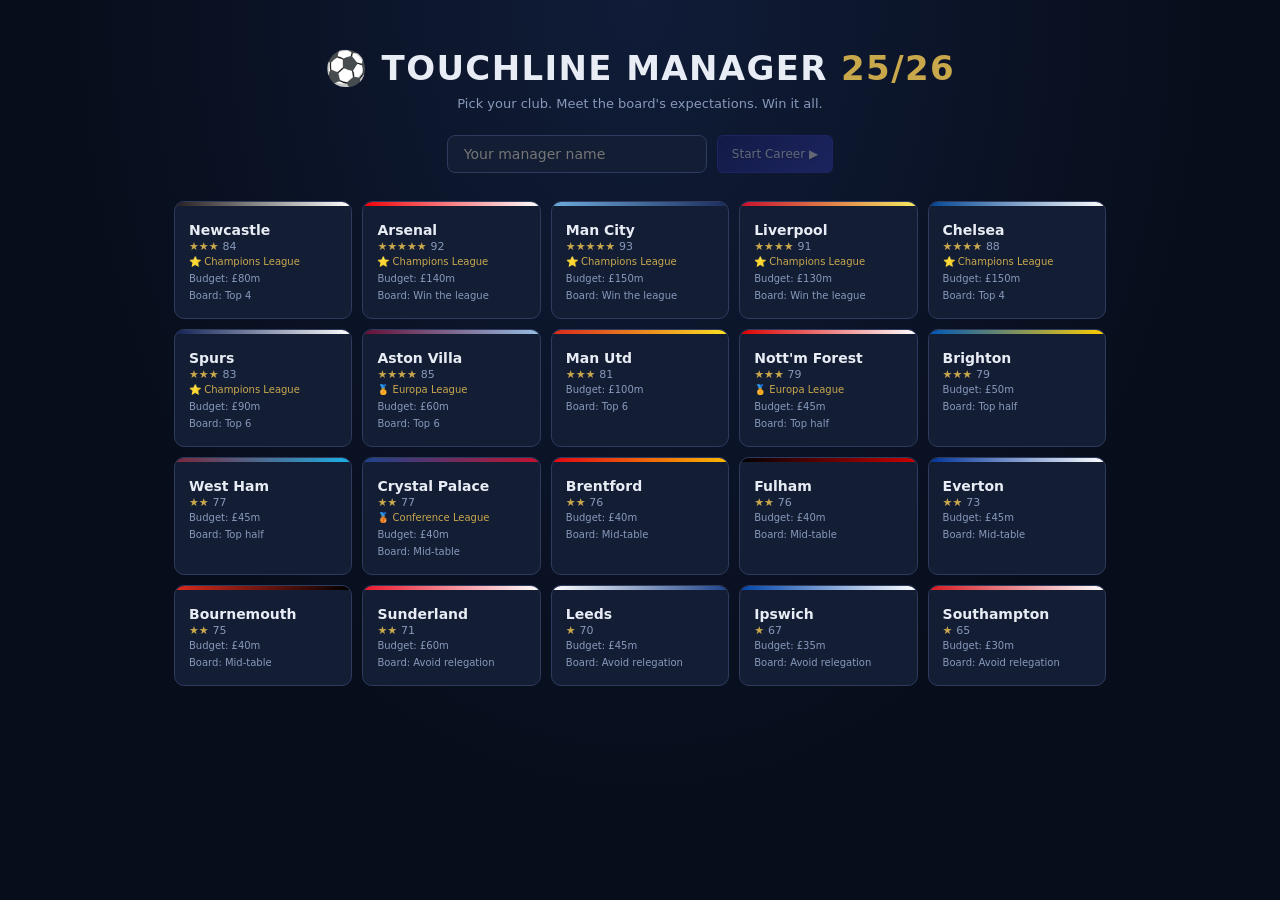
==== commit 25b933ac: "Allow any player in any lineup slot, with out-of-position penalty The lineup picker now offers the w" ====
--- a/TouchlineManager.html
+++ b/TouchlineManager.html
@@ -134,6 +134,7 @@
 .pnode.empty{background:var(--bg3);border-color:var(--border);color:var(--text2)}
 .pnode.tired{border-color:var(--amber)}.pnode.low{border-color:var(--red);background:rgba(192,57,43,.2)}
 .pnode.injd{border-color:#ff4444;background:rgba(255,68,68,.15)}
+.pnode.oop{border-style:dashed;border-color:var(--gold)}
 
 /* ── MATCH ───────────────────────────────────────── */
 .match-scoreline{background:var(--navy2);border:1px solid var(--border);border-radius:8px;padding:12px 16px;margin-bottom:10px;display:flex;align-items:center;justify-content:space-between}
@@ -1213,6 +1214,15 @@
 
 /* ── XI helpers ──────────────────────────────────────────────── */
 function availableForSelection(p) { return !p.injured && p.susp <= 0 && !p.loan; }
+/* how well a player fits a lineup slot: 1 = natural, <1 = out of position */
+function posFitMult(slot, p) {
+  if (!slot || p.p === slot) return 1;
+  const ok = POS_OK[slot] || [slot];
+  const fi = ok.indexOf(p.p);
+  if (fi >= 0) return 1 - fi * 0.04;          // familiar secondary position
+  if (slot === 'GK' || p.p === 'GK') return 0.5; // outfielder in goal (or keeper outfield)
+  return 0.82;                                 // makeshift role
+}
 function autoPickXI() {
   const slots = FORM_SLOTS[G.tactic];
   G.xi = new Array(11).fill(null); G.bench = [];
@@ -1894,31 +1904,37 @@
 }
 
 function calcUserAtk() {
-  const pls = M.playing.map(playerById).filter(Boolean);
-  if (!pls.length) return 70;
-  let sum = 0;
-  pls.forEach(p => {
+  const slots = FORM_SLOTS[G.tactic];
+  let sum = 0, count = 0;
+  M.playing.forEach((id, i) => {
+    const p = playerById(id);
+    if (!p) return;
     const f = M.fit[p.id] !== undefined ? M.fit[p.id] : p.fit;
-    // individual morale matters: a happy player plays above himself
-    sum += p.r * (0.62 + 0.38 * f / 100) * (0.93 + 0.10 * p.morale / 100);
+    // individual morale matters, and out-of-position players play below themselves
+    sum += p.r * posFitMult(slots[i], p) * (0.62 + 0.38 * f / 100) * (0.93 + 0.10 * p.morale / 100);
+    count++;
   });
-  let avg = sum / pls.length;
+  if (!count) return 70;
+  let avg = sum / count;
   const mm = { att: 1.08, def: 0.92, ctr: 0.96, pos: 1.02, bal: 1 }[G.mentality] || 1;
   const sm = { press: 1.05, long: 0.96, wing: 1.03, tiki: 1.02, direct: 1 }[G.style] || 1;
   const morale = G.morale >= 75 ? 1.05 : G.morale <= 40 ? 0.92 : 1;
   return avg * mm * sm * morale * (1 + (G.pressing - 5) * 0.012) * (1 + (G.width - 5) * 0.004)
-    * (1 + G.instrs.length * 0.008) * (1 - (11 - pls.length) * 0.05);
+    * (1 + G.instrs.length * 0.008) * (1 - (11 - count) * 0.05);
 }
 function calcUserDef() {
-  const defs = M.playing.map(playerById).filter(p => p && ['CB', 'GK', 'LB', 'RB', 'DM'].indexOf(p.p) >= 0);
-  if (!defs.length) return 65;
-  let sum = 0;
-  defs.forEach(p => {
+  const slots = FORM_SLOTS[G.tactic];
+  let sum = 0, count = 0;
+  M.playing.forEach((id, i) => {
+    const p = playerById(id);
+    if (!p || ['CB', 'GK', 'LB', 'RB', 'DM', 'WB'].indexOf(slots[i]) < 0) return;
     const f = M.fit[p.id] !== undefined ? M.fit[p.id] : p.fit;
-    sum += p.def * (0.62 + 0.38 * f / 100);
+    sum += p.def * posFitMult(slots[i], p) * (0.62 + 0.38 * f / 100);
+    count++;
   });
+  if (!count) return 65;
   const mm = G.mentality === 'def' ? 1.08 : G.mentality === 'att' ? 0.93 : 1;
-  return (sum / defs.length) * mm * (1 + (G.defLine - 5) * 0.008);
+  return (sum / count) * mm * (1 + (G.defLine - 5) * 0.008);
 }
 
 /* how the opponent will set up against you */
@@ -1983,8 +1999,15 @@
   if (M.min > 89) { gp *= 1.18; cp *= 1.18; } // stoppage-time chaos
   gp = clamp(gp, 0.004, 0.11); cp = clamp(cp, 0.003, 0.11);
 
-  const attackers = M.playing.map(playerById).filter(p => p && ['ST', 'LW', 'RW', 'AM', 'CM'].indexOf(p.p) >= 0);
-  const defenders = M.playing.map(playerById).filter(p => p && ['GK', 'CB', 'RB', 'LB', 'DM'].indexOf(p.p) >= 0);
+  // roles follow the slot a player occupies, not just his natural position
+  const slots = FORM_SLOTS[G.tactic];
+  const attackers = [], defenders = [];
+  M.playing.forEach((id, i) => {
+    const p = playerById(id);
+    if (!p) return;
+    if (['ST', 'CF', 'LW', 'RW', 'AM', 'CM', 'RM', 'LM'].indexOf(slots[i]) >= 0) attackers.push(p);
+    if (['GK', 'CB', 'RB', 'LB', 'DM', 'WB'].indexOf(slots[i]) >= 0) defenders.push(p);
+  });
   const r = Math.random();
   let acc = 0;
   const hit = (p) => { const lo = acc; acc += p; return r >= lo && r < acc; };
@@ -2062,7 +2085,7 @@
     const oppF = M.oppXI.filter(p => ['ST', 'AM'].indexOf(p.p) >= 0);
     const taker = oppF.length ? oppF.slice().sort((a, b) => b.sho - a.sho)[0] : M.oppXI[10];
     M.shots[1]++; M.xg[1] += 0.76;
-    const gk = M.playing.map(playerById).find(p => p && p.p === 'GK');
+    const gk = playerById(M.playing[0]); // whoever is in goal, even an outfielder
     ev.push({ type: 'oppchance', side: 1, text: '⚠️ Penalty to ' + fix.opp + '! ' + taker.n + ' steps up...' });
     if (Math.random() < 0.72) {
       M.score[1]++;
@@ -2082,7 +2105,7 @@
   } else if (hit(0.025)) {
     // ── opponent chance
     M.shots[1]++; M.xg[1] += rndf(0.04, 0.18);
-    const gk = M.playing.map(playerById).find(p => p && p.p === 'GK');
+    const gk = playerById(M.playing[0]); // whoever is in goal, even an outfielder
     if (gk && Math.random() < 0.5) M.ratings[gk.id] = Math.min(10, (M.ratings[gk.id] || 6.5) + 0.15);
     ev.push({ type: 'oppchance', side: 1, text: '⚠️ ' + fix.opp + ' threaten' + (gk ? ' — great save by ' + gk.n + '!' : '!') });
   } else if (hit(0.008)) {
@@ -2784,16 +2807,18 @@
     const xy = FORM_XY[G.tactic], slots = FORM_SLOTS[G.tactic];
     xy.forEach((pos, i) => {
       const pid = G.xi[i], pl = pid ? playerById(pid) : null;
+      const oop = pl && posFitMult(slots[i], pl) < 0.9;
       const d = document.createElement('div');
       let cls = 'pnode';
       if (!pl) cls += ' empty';
       else if (pl.injured) cls += ' injd';
       else if (pl.fit < 45) cls += ' low';
       else if (pl.fit < 70) cls += ' tired';
+      if (oop) cls += ' oop';
       d.className = cls;
       d.style.left = pos[0] + '%'; d.style.top = pos[1] + '%';
       d.textContent = pl ? pl.n.split(' ').pop().substring(0, 8) : (slots[i] || '?');
-      d.title = pl ? pl.n + ' · ' + pl.p + ' · Fit ' + pl.fit + '%' : slots[i];
+      d.title = pl ? pl.n + ' · ' + pl.p + ' · Fit ' + pl.fit + '%' + (oop ? ' · OUT OF POSITION at ' + slots[i] : '') : slots[i];
       d.onclick = () => this.openPicker(i);
       con.appendChild(d);
     });
@@ -2827,28 +2852,35 @@
   openPicker(target) {
     this.pickerTarget = target;
     const slot = target === 'bench' ? null : FORM_SLOTS[G.tactic][target];
-    gid('pk-lbl').textContent = slot ? 'Pick ' + slot : 'Pick bench player';
-    const ok = slot ? (POS_OK[slot] || [slot]) : null;
+    gid('pk-lbl').textContent = slot ? 'Pick ' + slot + ' — anyone can play here, best fits first' : 'Pick bench player';
     const inUse = {};
     G.xi.forEach((id, i) => { if (id && i !== target) inUse[id] = true; });
     G.bench.forEach(id => { inUse[id] = true; });
-    const avail = userSquad().filter(p => {
-      if (inUse[p.id] || p.susp > 0) return false;
-      if (ok) return ok.indexOf(p.p) >= 0;
-      return true;
-    }).sort((a, b) => b.r - a.r);
+    const avail = userSquad()
+      .filter(p => !inUse[p.id] && p.susp <= 0)
+      .sort((a, b) => {
+        const fa = slot ? posFitMult(slot, a) : 1, fb = slot ? posFitMult(slot, b) : 1;
+        return fb - fa || b.r - a.r;
+      });
     const list = gid('pk-list');
     list.innerHTML = '';
     avail.forEach(pl => {
+      const fitM = slot ? posFitMult(slot, pl) : 1;
+      const oop = fitM < 0.9;
       const row = document.createElement('div');
       row.className = 'list-row'; row.style.cursor = 'pointer';
-      row.innerHTML = '<span class="tag tag-' + pl.p + '">' + pl.p + '</span><span style="flex:1;font-weight:500">' + esc(pl.n) + '</span>' +
+      if (oop) row.style.opacity = '.75';
+      row.innerHTML = '<span class="tag tag-' + pl.p + '">' + pl.p + '</span><span style="flex:1;font-weight:500">' + esc(pl.n) +
+        (oop ? ' <span class="susp-badge" title="Out of position — will play below his rating">OOP</span>' : '') + '</span>' +
         (pl.injured ? '<span class="inj-badge">INJ</span>' : '<span style="font-size:11px;color:' + fitCol(pl.fit) + '">' + pl.fit + '%</span>') +
-        '<span class="rat" style="margin-left:6px">' + pl.r + '</span>';
+        '<span class="rat" style="margin-left:6px">' + (oop ? Math.round(pl.r * fitM) + '<span style="color:var(--text2);font-weight:400">/' + pl.r + '</span>' : pl.r) + '</span>';
       row.onclick = () => {
         if (pl.injured) { toast(pl.n + ' is injured.'); return; }
         if (this.pickerTarget === 'bench') G.bench.push(pl.id);
-        else G.xi[this.pickerTarget] = pl.id;
+        else {
+          G.xi[this.pickerTarget] = pl.id;
+          if (oop) toast(pl.n + ' will play out of position at ' + slot + ' (effective ~' + Math.round(pl.r * fitM) + ').');
+        }
         this.closePicker(); this.drawPitchNodes(); this.renderBench();
       };
       list.appendChild(row);
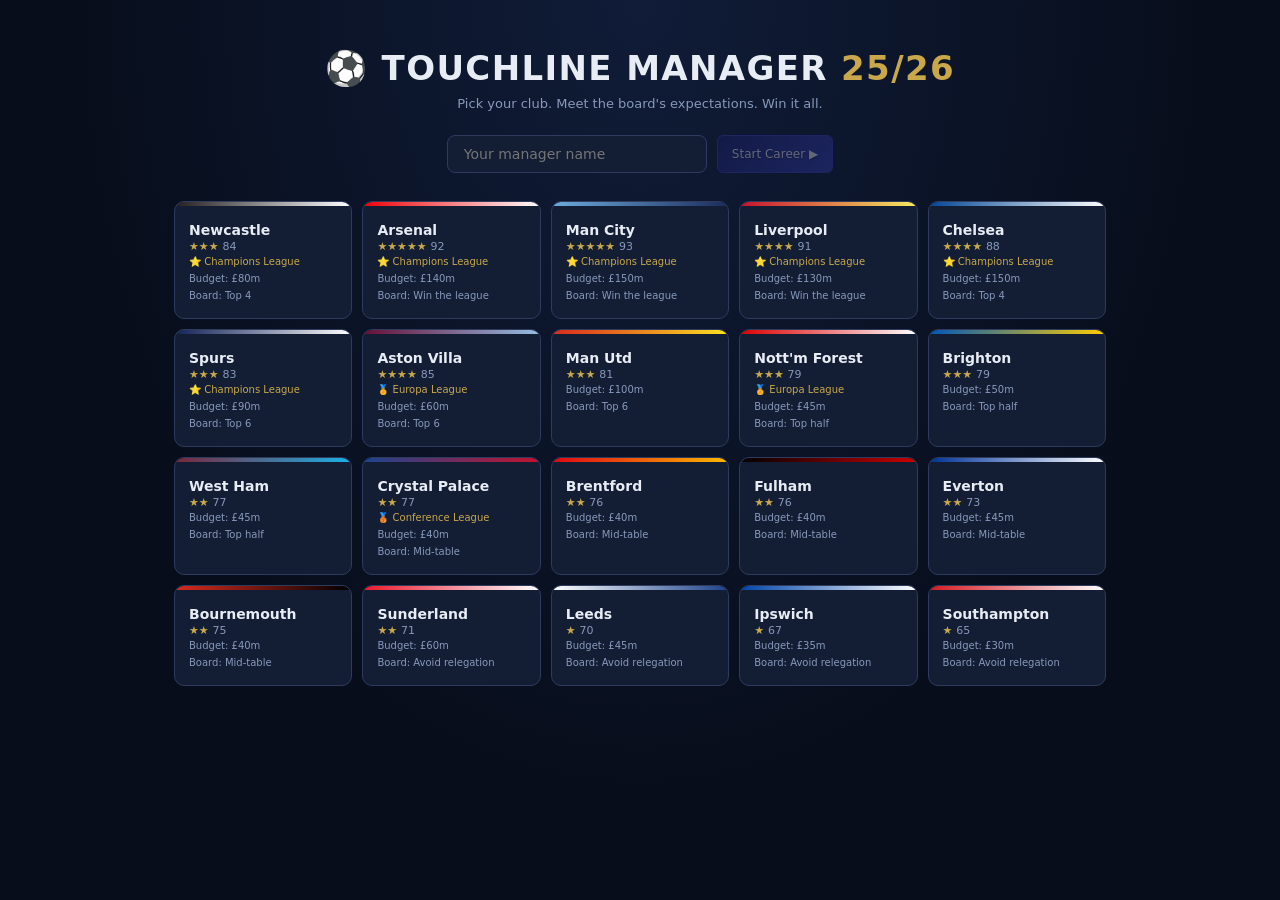
==== commit 3dd39548: "Fix away-match scoring: inverted table results and scoreboard order Two related bugs in away games. " ====
--- a/TouchlineManager.html
+++ b/TouchlineManager.html
@@ -555,6 +555,7 @@
   <div style="font-size:12px;color:var(--text2);margin-bottom:12px" id="tr-status"></div>
   <div class="tabs">
     <div class="tab on" id="tr-t-buy" onclick="UI.trTab('buy')">Sign Players</div>
+    <div class="tab" id="tr-t-wonder" onclick="UI.trTab('wonder')">🌟 Wonderkids</div>
     <div class="tab" id="tr-t-free" onclick="UI.trTab('free')">Free Agents</div>
     <div class="tab" id="tr-t-sell" onclick="UI.trTab('sell')">Sell / Loan</div>
   </div>
@@ -764,7 +765,7 @@
 const STARS = {
   NEW: [], // Newcastle uses the full detailed squad below
   ARS: [['Raya','GK',89,30],['Saliba','CB',91,24],['Gabriel','CB',88,27],['Timber','RB',85,24],['Calafiori','LB',84,23],['White','RB',83,28],['Zubimendi','DM',87,26],['Rice','DM',88,26],['Odegaard','AM',88,27],['Eze','AM',85,27],['Saka','RW',90,24],['Martinelli','LW',85,24],['Madueke','RW',83,23],['Gyokeres','ST',91,27],['Havertz','ST',85,26],['Trossard','LW',82,30],['Lewis-Skelly','LB',80,19],['Nwaneri','AM',78,18]],
-  MCI: [['Ederson','GK',87,32],['Dias','CB',88,28],['Stones','CB',85,31],['Gvardiol','LB',86,23],['Lewis','RB',81,21],['Ake','CB',83,30],['Rodri','DM',91,29],['Kovacic','CM',83,31],['Reijnders','CM',86,27],['B.Silva','AM',87,31],['Foden','AM',87,25],['Cherki','AM',84,22],['Doku','LW',83,23],['Savinho','RW',83,21],['Marmoush','ST',85,26],['Haaland','ST',96,25],['Bobb','RW',79,22]],
+  MCI: [['Donnarumma','GK',89,26],['Dias','CB',88,28],['Stones','CB',85,31],['Gvardiol','LB',86,23],['Lewis','RB',81,21],['Ake','CB',83,30],['Rodri','DM',91,29],['Kovacic','CM',83,31],['Reijnders','CM',86,27],['B.Silva','AM',87,31],['Foden','AM',87,25],['Cherki','AM',84,22],['Doku','LW',83,23],['Savinho','RW',83,21],['Marmoush','ST',85,26],['Haaland','ST',96,25],['Bobb','RW',79,22]],
   LIV: [['Alisson','GK',90,33],['Van Dijk','CB',90,34],['Konate','CB',85,26],['Frimpong','RB',84,24],['Kerkez','LB',84,22],['Gomez','CB',81,28],['Gravenberch','DM',87,23],['Mac Allister','CM',88,27],['Szoboszlai','CM',86,25],['Jones','CM',81,24],['Wirtz','AM',93,22],['Salah','RW',91,33],['Gakpo','LW',85,26],['Chiesa','RW',81,28],['Ekitike','ST',86,23],['Nunez','ST',83,26]],
   CHE: [['Sanchez','GK',84,28],['Colwill','CB',85,22],['Chalobah','CB',83,26],['James','RB',86,26],['Cucurella','LB',85,27],['Gusto','RB',82,22],['Caicedo','DM',87,24],['Fernandez','CM',86,24],['Lavia','DM',82,21],['Palmer','AM',91,23],['Neto','RW',84,25],['Garnacho','LW',83,21],['Gittens','LW',82,21],['Joao Pedro','ST',85,24],['Delap','ST',82,22],['Estevao','RW',83,18]],
   TOT: [['Vicario','GK',84,29],['Romero','CB',87,27],['Van de Ven','CB',86,24],['Porro','RB',84,26],['Udogie','LB',83,23],['Danso','CB',80,27],['Bentancur','CM',83,28],['Sarr','CM',82,23],['Bergvall','CM',81,19],['Palhinha','DM',83,30],['Simons','AM',85,22],['Kudus','RW',84,25],['Odobert','LW',79,21],['Richarlison','ST',82,28],['Solanke','ST',83,28],['Tel','ST',79,20]],
@@ -813,21 +814,109 @@
   { n: 'Woltemade',   p: 'ST', r: 83, pac: 76, sho: 80, pas: 72, dri: 76, def: 44, phy: 80, num: 27, val: 42,  age: 23, contract: 3, pot: 87 }
 ];
 
-/* Star players at non-PL clubs — available on the transfer market */
-const EURO_STARS = [
+/* ── The world beyond the Premier League ─────────────────────────
+   Clubs by league (name → strength) and notable players: 2025/26 squads.
+   Player rows: [name, pos, rating, age, club, potential?] —
+   an explicit potential marks a wonderkid. */
+const FOREIGN_LEAGUES = {
+  'La Liga': { 'Real Madrid': 94, 'Barcelona': 92, 'Atletico Madrid': 87, 'Athletic Club': 81, 'Villarreal': 81, 'Real Betis': 79, 'Real Sociedad': 78, 'Sevilla': 76, 'Valencia': 75, 'Celta Vigo': 75, 'Girona': 73 },
+  'Serie A': { 'Inter Milan': 88, 'Napoli': 87, 'AC Milan': 86, 'Juventus': 85, 'Atalanta': 83, 'Roma': 83, 'Bologna': 79, 'Lazio': 79, 'Fiorentina': 78, 'Como': 77 },
+  'Bundesliga': { 'Bayern Munich': 93, 'Leverkusen': 84, 'Dortmund': 84, 'RB Leipzig': 81, 'Frankfurt': 81, 'Stuttgart': 80, 'Freiburg': 77, 'Mainz': 74 },
+  'Ligue 1': { 'PSG': 93, 'Marseille': 81, 'Monaco': 80, 'Lille': 78, 'Lyon': 78, 'Nice': 76, 'Strasbourg': 76, 'Rennes': 75, 'Lens': 75 },
+  'Other': { 'Benfica': 82, 'Sporting CP': 82, 'Porto': 81, 'PSV': 80, 'Galatasaray': 79, 'Ajax': 78, 'Fenerbahce': 78, 'Feyenoord': 78, 'Al-Hilal': 78, 'Al-Nassr': 77, 'Flamengo': 76, 'Palmeiras': 75, 'Celtic': 75, 'River Plate': 74, 'Inter Miami': 72, 'Santos': 70, 'Club Tijuana': 62 }
+};
+const FOREIGN_CLUB_LEAGUE = {}, FOREIGN_CLUB_STR = {};
+Object.keys(FOREIGN_LEAGUES).forEach(lg => {
+  Object.keys(FOREIGN_LEAGUES[lg]).forEach(n => { FOREIGN_CLUB_LEAGUE[n] = lg; FOREIGN_CLUB_STR[n] = FOREIGN_LEAGUES[lg][n]; });
+});
+
+const FOREIGN_PLAYERS = [
+  /* ── La Liga ── */
   ['Mbappe','ST',95,26,'Real Madrid'],['Vinicius Jr','LW',93,25,'Real Madrid'],['Bellingham','CM',92,22,'Real Madrid'],['Courtois','GK',91,33,'Real Madrid'],
-  ['Yamal','RW',95,18,'Barcelona'],['Pedri','CM',90,23,'Barcelona'],['Raphinha','LW',89,29,'Barcelona'],['Balde','LB',85,22,'Barcelona'],
-  ['Kane','ST',93,32,'Bayern Munich'],['Musiala','AM',88,22,'Bayern Munich'],['Olise','RW',88,23,'Bayern Munich'],['Kimmich','DM',87,30,'Bayern Munich'],
-  ['Kvaratskhelia','LW',87,24,'PSG'],['Doue','AM',87,20,'PSG'],['Hakimi','RB',89,26,'PSG'],['Vitinha','CM',88,25,'PSG'],['Joao Neves','CM',86,21,'PSG'],['Barcola','LW',84,23,'PSG'],['Huijsen','CB',83,20,'Real Madrid'],
-  ['L.Martinez','ST',88,28,'Inter Milan'],['Bastoni','CB',87,26,'Inter Milan'],['Barella','CM',86,28,'Inter Milan'],
-  ['Leao','LW',86,26,'AC Milan'],['Pulisic','RW',85,27,'AC Milan'],['Theo Hernandez','LB',85,28,'AC Milan'],['Camarda','ST',74,17,'AC Milan'],
-  ['Guirassy','ST',86,29,'Dortmund'],['Adeyemi','LW',84,23,'Dortmund'],['Schlotterbeck','CB',84,26,'Dortmund'],
-  ['Schick','ST',85,29,'Leverkusen'],['Grimaldo','LB',85,30,'Leverkusen'],['Tah','CB',84,29,'Bayern Munich'],
-  ['Alvarez','ST',88,25,'Atletico Madrid'],['Griezmann','AM',84,34,'Atletico Madrid'],['Oblak','GK',88,32,'Atletico Madrid'],
-  ['Osimhen','ST',88,26,'Galatasaray'],['Gyokeres? no','ST',1,1,'x'],['Vlahovic','ST',85,25,'Juventus'],['Yildiz','AM',85,20,'Juventus'],
-  ['Zubeldia','CB',81,28,'Real Sociedad'],['Greenwood','RW',84,24,'Marseille'],['David','ST',84,25,'Juventus'],['Sane','RW',83,29,'Galatasaray'],
-  ['Donnarumma','GK',89,26,'Man City? no']
-].filter(s => s[2] > 1 && s[4].indexOf('?') < 0);
+  ['Valverde','CM',89,27,'Real Madrid'],['Alexander-Arnold','RB',86,27,'Real Madrid'],['Tchouameni','DM',86,25,'Real Madrid'],['Rodrygo','RW',86,24,'Real Madrid'],
+  ['Militao','CB',85,27,'Real Madrid'],['Rudiger','CB',84,32,'Real Madrid'],['Huijsen','CB',84,20,'Real Madrid',91],['Arda Guler','AM',84,20,'Real Madrid',92],
+  ['Carreras','LB',82,22,'Real Madrid',87],['Mastantuono','RW',79,18,'Real Madrid',93],['Endrick','ST',78,19,'Real Madrid',91],
+  ['Yamal','RW',95,18,'Barcelona',98],['Pedri','CM',91,23,'Barcelona'],['Raphinha','LW',89,29,'Barcelona'],['Lewandowski','ST',87,37,'Barcelona'],
+  ['Kounde','RB',86,26,'Barcelona'],['F.de Jong','CM',86,28,'Barcelona'],['Joan Garcia','GK',85,24,'Barcelona',90],['Cubarsi','CB',85,18,'Barcelona',94],
+  ['Balde','LB',85,22,'Barcelona'],['Olmo','AM',85,27,'Barcelona'],['Rashford','LW',83,28,'Barcelona'],['Ferran Torres','ST',83,25,'Barcelona'],
+  ['Fermin','AM',83,22,'Barcelona',88],['Gavi','CM',83,21,'Barcelona',89],
+  ['Alvarez','ST',89,25,'Atletico Madrid'],['Oblak','GK',88,32,'Atletico Madrid'],['Barrios','DM',85,22,'Atletico Madrid',90],['Baena','AM',84,24,'Atletico Madrid'],
+  ['Le Normand','CB',83,28,'Atletico Madrid'],['Llorente','RB',83,30,'Atletico Madrid'],['Griezmann','AM',83,34,'Atletico Madrid'],['Hancko','CB',82,27,'Atletico Madrid'],
+  ['Almada','AM',82,24,'Atletico Madrid'],['Sorloth','ST',81,29,'Atletico Madrid'],['G.Simeone','RW',80,22,'Atletico Madrid'],
+  ['Nico Williams','LW',87,23,'Athletic Club'],['Unai Simon','GK',84,28,'Athletic Club'],['Sancet','AM',82,25,'Athletic Club'],['Vivian','CB',82,26,'Athletic Club'],
+  ['Pepe','RW',81,24,'Villarreal'],['Mikautadze','ST',80,25,'Villarreal'],['Foyth','CB',79,27,'Villarreal'],
+  ['Antony','RW',83,25,'Real Betis'],['Isco','AM',82,33,'Real Betis'],['Lo Celso','AM',80,29,'Real Betis'],
+  ['Oyarzabal','ST',84,28,'Real Sociedad'],['Take Kubo','RW',83,24,'Real Sociedad'],['Remiro','GK',82,30,'Real Sociedad'],['Zubeldia','CB',81,28,'Real Sociedad'],
+  ['Vargas','RW',78,27,'Sevilla'],['Agoume','DM',78,23,'Sevilla'],
+  ['Javi Guerra','CM',80,22,'Valencia',87],['Diego Lopez','RW',78,24,'Valencia'],
+  ['Iago Aspas','ST',78,38,'Celta Vigo'],['Tsygankov','RW',78,28,'Girona'],
+  /* ── Serie A ── */
+  ['L.Martinez','ST',89,28,'Inter Milan'],['Bastoni','CB',88,26,'Inter Milan'],['Barella','CM',87,28,'Inter Milan'],['Thuram','ST',87,28,'Inter Milan'],
+  ['Calhanoglu','DM',86,31,'Inter Milan'],['Dumfries','RB',84,29,'Inter Milan'],['Dimarco','LB',84,27,'Inter Milan'],['Sommer','GK',84,36,'Inter Milan'],
+  ['Pio Esposito','ST',78,20,'Inter Milan',89],
+  ['De Bruyne','AM',88,34,'Napoli'],['McTominay','CM',86,28,'Napoli'],['Anguissa','DM',84,29,'Napoli'],['Buongiorno','CB',84,26,'Napoli'],
+  ['Lobotka','DM',84,30,'Napoli'],['Lukaku','ST',83,32,'Napoli'],['Hojlund','ST',82,22,'Napoli',88],['Neres','LW',82,28,'Napoli'],
+  ['Politano','RW',81,32,'Napoli'],['Beukema','CB',81,26,'Napoli'],['V.Milinkovic','GK',81,28,'Napoli'],
+  ['Maignan','GK',87,30,'AC Milan'],['Leao','LW',87,26,'AC Milan'],['Pulisic','RW',86,27,'AC Milan'],['Modric','CM',84,40,'AC Milan'],
+  ['Rabiot','CM',84,30,'AC Milan'],['Nkunku','AM',82,27,'AC Milan'],['Tomori','CB',82,27,'AC Milan'],['Fofana','CM',81,26,'AC Milan'],
+  ['Pavlovic','CB',81,24,'AC Milan'],['Gimenez','ST',80,24,'AC Milan'],['Saelemaekers','RW',80,26,'AC Milan'],['Estupinan','LB',79,27,'AC Milan'],
+  ['Camarda','ST',74,17,'AC Milan',90],
+  ['Yildiz','AM',86,20,'Juventus',93],['Bremer','CB',86,28,'Juventus'],['Vlahovic','ST',84,25,'Juventus'],['David','ST',83,25,'Juventus'],
+  ['Di Gregorio','GK',83,28,'Juventus'],['K.Thuram','CM',83,24,'Juventus',88],['Locatelli','DM',82,27,'Juventus'],['Cambiaso','LB',82,25,'Juventus'],
+  ['Openda','ST',81,25,'Juventus'],['Conceicao','RW',81,22,'Juventus'],
+  ['Lookman','LW',85,28,'Atalanta'],['Ederson','CM',84,26,'Atalanta'],['De Ketelaere','AM',84,24,'Atalanta'],['Carnesecchi','GK',82,25,'Atalanta'],
+  ['Hien','CB',82,26,'Atalanta'],['Scamacca','ST',81,26,'Atalanta'],
+  ['Svilar','GK',85,26,'Roma'],['Dybala','AM',83,31,'Roma'],['Ndicka','CB',83,26,'Roma'],['Kone','CM',83,24,'Roma'],
+  ['Soule','RW',82,22,'Roma',88],['Pellegrini','AM',80,29,'Roma'],['Wesley','RB',79,21,'Roma',86],['Ferguson','ST',78,20,'Roma',87],
+  ['Orsolini','RW',82,28,'Bologna'],['Freuler','CM',80,33,'Bologna'],['Lucumi','CB',80,27,'Bologna'],['Castro','ST',79,21,'Bologna',86],
+  ['Rovella','DM',82,23,'Lazio'],['Zaccagni','LW',81,30,'Lazio'],['Gila','CB',81,25,'Lazio'],['Castellanos','ST',80,27,'Lazio'],['Isaksen','RW',79,24,'Lazio'],
+  ['Kean','ST',84,25,'Fiorentina'],['De Gea','GK',83,35,'Fiorentina'],['Gudmundsson','AM',81,28,'Fiorentina'],['Dodo','RB',81,26,'Fiorentina'],
+  ['Nico Paz','AM',85,21,'Como',93],['Morata','ST',80,33,'Como'],['Diao','RW',79,20,'Como',88],['Caqueret','CM',79,25,'Como'],
+  /* ── Bundesliga ── */
+  ['Kane','ST',93,32,'Bayern Munich'],['Olise','RW',89,23,'Bayern Munich'],['Musiala','AM',88,22,'Bayern Munich',94],['Kimmich','DM',87,30,'Bayern Munich'],
+  ['Luis Diaz','LW',86,28,'Bayern Munich'],['Upamecano','CB',85,26,'Bayern Munich'],['Neuer','GK',84,39,'Bayern Munich'],['Tah','CB',84,29,'Bayern Munich'],
+  ['A.Pavlovic','CM',84,21,'Bayern Munich',90],['Gnabry','AM',82,30,'Bayern Munich'],['Jackson','ST',80,24,'Bayern Munich'],['Karl','AM',75,17,'Bayern Munich',92],
+  ['Grimaldo','LB',85,30,'Leverkusen'],['Schick','ST',84,29,'Leverkusen'],['Bade','CB',82,25,'Leverkusen'],['Andrich','DM',80,30,'Leverkusen'],
+  ['Tillman','AM',80,23,'Leverkusen'],['Flekken','GK',80,32,'Leverkusen'],['Echeverri','AM',78,19,'Leverkusen',90],['Kofane','ST',76,19,'Leverkusen',85],
+  ['Guirassy','ST',86,29,'Dortmund'],['Schlotterbeck','CB',85,25,'Dortmund'],['Kobel','GK',85,27,'Dortmund'],['Adeyemi','LW',84,23,'Dortmund'],
+  ['Brandt','AM',82,29,'Dortmund'],['Nmecha','CM',80,26,'Dortmund'],['Ryerson','RB',79,27,'Dortmund'],['J.Bellingham','CM',79,20,'Dortmund',89],
+  ['Nusa','LW',80,20,'RB Leipzig',89],['Orban','CB',80,32,'RB Leipzig'],['Bakayoko','RW',79,22,'RB Leipzig'],['Romulo','ST',79,23,'RB Leipzig'],
+  ['Gulacsi','GK',79,35,'RB Leipzig'],['Ouedraogo','CM',78,19,'RB Leipzig',89],
+  ['Burkardt','ST',81,25,'Frankfurt'],['Larsson','CM',81,21,'Frankfurt',88],['Koch','CB',81,29,'Frankfurt'],['Knauff','RW',80,23,'Frankfurt'],
+  ['Theate','CB',80,25,'Frankfurt'],['Uzun','AM',79,19,'Frankfurt',88],
+  ['Stiller','DM',83,24,'Stuttgart'],['Undav','ST',82,29,'Stuttgart'],['Demirovic','ST',81,27,'Stuttgart'],['Nubel','GK',81,29,'Stuttgart'],['Leweling','RW',80,24,'Stuttgart'],
+  ['Atubolu','GK',80,23,'Freiburg',86],['Grifo','LW',79,32,'Freiburg'],['Adamu','ST',78,24,'Freiburg'],
+  ['Hollerbach','ST',77,24,'Mainz'],['Zentner','GK',77,31,'Mainz'],
+  /* ── Ligue 1 ── */
+  ['Dembele','RW',91,28,'PSG'],['Hakimi','RB',89,26,'PSG'],['Vitinha','CM',88,25,'PSG'],['Kvaratskhelia','LW',87,24,'PSG'],
+  ['Nuno Mendes','LB',87,23,'PSG'],['Doue','AM',87,20,'PSG',93],['Marquinhos','CB',86,31,'PSG'],['Joao Neves','CM',86,21,'PSG',92],
+  ['Chevalier','GK',85,24,'PSG'],['Pacho','CB',84,24,'PSG'],['Barcola','LW',84,23,'PSG'],['Ramos','ST',83,24,'PSG'],
+  ['Zaire-Emery','CM',83,19,'PSG',91],['Mayulu','AM',78,19,'PSG',88],['Mbaye','RW',75,17,'PSG',90],
+  ['Greenwood','RW',85,24,'Marseille'],['Rulli','GK',83,33,'Marseille'],['Hojbjerg','CM',82,30,'Marseille'],['Balerdi','CB',82,26,'Marseille'],
+  ['Paixao','LW',81,25,'Marseille'],['Aubameyang','ST',80,36,'Marseille'],['Gouiri','ST',80,25,'Marseille'],["O'Riley",'CM',80,24,'Marseille'],
+  ['Akliouche','AM',83,23,'Monaco',89],['Golovin','AM',81,29,'Monaco'],['Balogun','ST',80,24,'Monaco'],['Minamino','AM',80,30,'Monaco'],
+  ['Dier','CB',79,31,'Monaco'],['Hradecky','GK',79,35,'Monaco'],['Pogba','CM',78,32,'Monaco'],['Fati','ST',78,22,'Monaco'],
+  ['Giroud','ST',78,39,'Lille'],['Ozer','GK',79,25,'Lille'],['Bouaddi','DM',78,18,'Lille',88],['Fernandez-Pardo','LW',77,20,'Lille',86],
+  ['M.Fofana','RW',80,26,'Lyon'],['Tolisso','CM',80,31,'Lyon'],['Niakhate','CB',79,29,'Lyon'],['Sulc','AM',79,24,'Lyon'],
+  ['Clauss','RB',80,32,'Nice'],['Moffi','ST',79,26,'Nice'],['Boga','LW',79,28,'Nice'],
+  ['Emegha','ST',80,22,'Strasbourg',87],['Panichelli','ST',79,22,'Strasbourg'],['Paez','AM',77,18,'Strasbourg',90],['Penders','GK',77,20,'Strasbourg',87],
+  ['Samba','GK',81,30,'Rennes'],['Embolo','ST',79,28,'Rennes'],['Thauvin','AM',79,32,'Lens'],
+  /* ── Rest of the world ── */
+  ['Sudakov','AM',83,23,'Benfica',88],['Trubin','GK',83,24,'Benfica'],['Pavlidis','ST',82,27,'Benfica'],['Aursnes','CM',80,29,'Benfica'],['Ivanovic','ST',79,21,'Benfica'],
+  ['Goncalves','AM',83,27,'Sporting CP'],['Hjulmand','DM',82,26,'Sporting CP'],['Trincao','RW',81,25,'Sporting CP'],['L.Suarez','ST',81,24,'Sporting CP'],['Quenda','RW',80,18,'Sporting CP',91],
+  ['Diogo Costa','GK',85,26,'Porto'],['Veiga','CM',81,23,'Porto'],['Rodrigo Mora','AM',80,18,'Porto',92],['Froholdt','CM',79,19,'Porto',87],
+  ['Saibari','AM',81,24,'PSV'],['Veerman','CM',81,27,'PSV'],['Dest','RB',80,24,'PSV'],['Flamingo','CB',80,22,'PSV'],
+  ['Osimhen','ST',88,26,'Galatasaray'],['Sane','RW',83,29,'Galatasaray'],['Gundogan','CM',82,35,'Galatasaray'],['Torreira','DM',81,29,'Galatasaray'],['Icardi','ST',79,32,'Galatasaray'],
+  ['Taylor','CM',79,24,'Ajax'],['Godts','LW',77,20,'Ajax',85],
+  ['En-Nesyri','ST',81,28,'Fenerbahce'],['Skriniar','CB',81,30,'Fenerbahce'],['Szymanski','AM',80,26,'Fenerbahce'],
+  ['Timber','CM',80,24,'Feyenoord'],['Watanabe','CB',79,26,'Feyenoord'],['Moussa','ST',78,21,'Feyenoord'],
+  ['Theo Hernandez','LB',84,28,'Al-Hilal'],['R.Neves','DM',84,28,'Al-Hilal'],['S.Milinkovic','CM',82,30,'Al-Hilal'],['Koulibaly','CB',81,34,'Al-Hilal'],
+  ['Ronaldo','ST',85,40,'Al-Nassr'],['Felix','AM',81,25,'Al-Nassr'],['Brozovic','DM',80,32,'Al-Nassr'],['Mane','LW',79,33,'Al-Nassr'],
+  ['Messi','AM',87,38,'Inter Miami'],['De Paul','CM',83,31,'Inter Miami'],
+  ['Pedro','ST',81,28,'Flamengo'],['Vitor Roque','ST',78,20,'Palmeiras',87],['Estevao Jr','LW',74,16,'Palmeiras',90],
+  ['Neymar','AM',83,33,'Santos'],['Mastantuono Jr','AM',73,16,'River Plate',88],['Gilberto Mora','AM',75,17,'Club Tijuana',92],
+  ['Maeda','LW',79,27,'Celtic'],['Engels','CM',77,21,'Celtic',84]
+];
 
 const FREE_AGENTS = [
   ['De Vrij','CB',80,33],['Lloris','GK',76,38],['Rabiot','CM',82,30],['Depay','ST',80,31],['Dybala','AM',83,32],['Goretzka','CM',82,30],['Sergi Roberto','CM',76,33],['Mariano','ST',72,32]
@@ -1026,10 +1115,13 @@
 function genSquads() {
   PLAYERS = {}; NEXT_ID = 1;
   CLUBS.forEach(club => genSquadFor(club, false));
-  // star players at non-PL clubs (transfer targets)
-  EURO_STARS.forEach(s => {
-    const p = mkPlayer(s[0], s[1], s[2], s[3], null, { foreign: true, contract: rnd(2, 4) });
+  // notable players across the top leagues (transfer targets)
+  FOREIGN_PLAYERS.forEach(s => {
+    const extra = { foreign: true, contract: rnd(2, 4) };
+    if (s[5] !== undefined) extra.pot = s[5];
+    const p = mkPlayer(s[0], s[1], s[2], s[3], null, extra);
     p.clubName = s[4];
+    p.league = FOREIGN_CLUB_LEAGUE[s[4]] || 'Other';
     PLAYERS[p.id] = p;
   });
   FREE_AGENTS.forEach(s => {
@@ -1110,6 +1202,7 @@
   const c = CLUBS.find(cl => cl.name === name);
   if (c) return clubEffStr(c.key);
   for (const k in EURO_CFG) { if (EURO_CFG[k].pool[name]) return EURO_CFG[k].pool[name]; }
+  if (FOREIGN_CLUB_STR[name]) return FOREIGN_CLUB_STR[name];
   return 75;
 }
 function clubEffStr(key) {
@@ -1414,8 +1507,8 @@
   matches.forEach(m => {
     if (m.h === G.club || m.a === G.club) {
       if (userResult) {
-        const ug = m.h === G.club ? userResult[0] : userResult[1];
-        const og = m.h === G.club ? userResult[1] : userResult[0];
+        // userResult is always [our goals, their goals], whatever the venue
+        const ug = userResult[0], og = userResult[1];
         applyTable(G.table, m.h, m.a, m.h === G.club ? ug : og, m.h === G.club ? og : ug);
         const oppKey = m.h === G.club ? m.a : m.h;
         pushForm(G.club, ug > og ? 'W' : ug === og ? 'D' : 'L');
@@ -1581,6 +1674,7 @@
       p._moved = true; const to = pick(buyers);
       addInbox('💰', to + ' sign ' + p.n + ' from ' + p.clubName + ' for ' + money(Math.round(p.val * rndf(0.9, 1.3))) + '.', 'transfer');
       p.clubName = to;
+      p.league = FOREIGN_CLUB_LEAGUE[to] || p.league || 'Other';
     });
     // PL clubs trade among themselves
     for (let i = 0; i < rnd(1, 2); i++) {
@@ -1608,6 +1702,7 @@
       addInbox('📰', p.n + ' joins ' + to + ' for ' + money(Math.round(p.val * rndf(1.0, 1.35))) + ' — you missed out.', 'transfer');
       if (p.club) p.club = null;
       p.foreign = true; p.clubName = to;
+      p.league = FOREIGN_CLUB_LEAGUE[to] || 'Other';
     }
   });
 }
@@ -1970,6 +2065,12 @@
 const TRAIN_FX = {};
 TRAIN_OPTS.forEach(t => { TRAIN_FX[t.id] = t; });
 
+/* score in home-away order, matching the scoreboard */
+function scLine() {
+  const h = M.fix.home || M.fix.neutral;
+  return h ? M.score[0] + '-' + M.score[1] : M.score[1] + '-' + M.score[0];
+}
+
 /* simulate one minute; returns an array of event objects for the UI */
 function matchMinute() {
   const fix = M.fix, ev = [];
@@ -2016,13 +2117,14 @@
     // ── user goal (subject to VAR, occasionally an own goal)
     if (Math.random() < 0.06) {
       M.shots[0]++; M.xg[0] += rndf(0.3, 0.6);
-      ev.push({ type: 'var', side: 0, text: '📺 VAR check... GOAL DISALLOWED! Marginal offside against ' + pick(attackers).n + '.' });
+      const vp = pick(attackers);
+      ev.push({ type: 'var', side: 0, actor: vp.n, outcome: 'var', text: '📺 VAR check... GOAL DISALLOWED! Marginal offside against ' + vp.n + '.' });
     } else if (Math.random() < 0.04) {
       M.score[0]++; M.shots[0]++; M.xg[0] += rndf(0.05, 0.2);
       const ogName = pick(M.oppXI.filter(p => ['CB', 'RB', 'LB', 'GK'].indexOf(p.p) >= 0)).n;
       M.scorers.push({ side: 0, n: ogName + ' (og)', min: M.min });
       G.morale = clamp(G.morale + 2, 5, 100);
-      ev.push({ type: 'goal', side: 0, text: '⚽ OWN GOAL! ' + ogName + ' turns it into his own net! ' + M.score[0] + '-' + M.score[1] });
+      ev.push({ type: 'goal', side: 0, actor: ogName, outcome: 'og', text: '⚽ OWN GOAL! ' + ogName + ' turns it into his own net! ' + scLine() });
     } else {
       const weights = attackers.map(p => Math.pow(Math.max(20, p.sho), 2));
       const total = weights.reduce((s, w) => s + w, 0);
@@ -2040,20 +2142,20 @@
       }
       M.scorers.push({ side: 0, n: scorer.n, min: M.min, assist: assistName });
       G.morale = clamp(G.morale + 2, 5, 100);
-      ev.push({ type: 'goal', side: 0, text: '⚽ GOAL! ' + scorer.n + ' scores' + (assistName ? ' (' + assistName + ')' : '') + '! ' + M.score[0] + '-' + M.score[1] });
+      ev.push({ type: 'goal', side: 0, actor: scorer.n, assist: assistName, outcome: 'goal', text: '⚽ GOAL! ' + scorer.n + ' scores' + (assistName ? ' (' + assistName + ')' : '') + '! ' + scLine() });
     }
   } else if (hit(cp)) {
     // ── opponent goal (VAR / own goal possible here too)
     if (Math.random() < 0.06) {
       M.shots[1]++; M.xg[1] += rndf(0.3, 0.6);
-      ev.push({ type: 'var', side: 1, text: '📺 VAR check on ' + fix.opp + ' goal... DISALLOWED! Offside. Let off!' });
+      ev.push({ type: 'var', side: 1, outcome: 'var', text: '📺 VAR check on ' + fix.opp + ' goal... DISALLOWED! Offside. Let off!' });
     } else if (Math.random() < 0.03 && defenders.length) {
       M.score[1]++; M.shots[1]++; M.xg[1] += rndf(0.05, 0.2);
       const og = pick(defenders);
       M.scorers.push({ side: 1, n: og.n + ' (og)', min: M.min });
       M.ratings[og.id] = Math.max(3.5, (M.ratings[og.id] || 6.5) - 1.0);
       G.morale = clamp(G.morale - 2, 5, 100);
-      ev.push({ type: 'oppgoal', side: 1, text: '🥅 Disaster — ' + og.n + ' puts it into his own net. ' + M.score[0] + '-' + M.score[1] });
+      ev.push({ type: 'oppgoal', side: 1, actor: og.n, outcome: 'og', text: '🥅 Disaster — ' + og.n + ' puts it into his own net. ' + scLine() });
     } else {
       const oppF = M.oppXI.filter(p => ['ST', 'LW', 'RW', 'AM'].indexOf(p.p) >= 0);
       const sc = oppF.length ? pick(oppF) : M.oppXI[10];
@@ -2062,23 +2164,24 @@
       M.scorers.push({ side: 1, n: sc.n, min: M.min });
       defenders.forEach(p => { M.ratings[p.id] = Math.max(4, (M.ratings[p.id] || 6.5) - 0.25); });
       G.morale = clamp(G.morale - 2, 5, 100);
-      ev.push({ type: 'oppgoal', side: 1, text: '🥅 ' + fix.opp + ' score — ' + sc.n + '. ' + M.score[0] + '-' + M.score[1] });
+      ev.push({ type: 'oppgoal', side: 1, actor: sc.n, outcome: 'goal', text: '🥅 ' + fix.opp + ' score — ' + sc.n + '. ' + scLine() });
     }
   } else if (hit(0.0018) && attackers.length) {
     // ── penalty to us
     const taker = attackers.slice().sort((a, b) => b.sho - a.sho)[0];
     M.shots[0]++; M.xg[0] += 0.76;
-    ev.push({ type: 'chance', side: 0, text: '⚠️ PENALTY to us! ' + taker.n + ' steps up...' });
+    ev.push({ type: 'penawarded', side: 0, actor: taker.n, text: '⚠️ PENALTY to us! ' + taker.n + ' steps up...' });
     if (Math.random() < 0.76) {
       M.score[0]++;
       taker.g++; if (fix.comp === 'PL') taker.plG++;
       M.ratings[taker.id] = Math.min(10, (M.ratings[taker.id] || 6.5) + 0.9);
       M.scorers.push({ side: 0, n: taker.n + ' (pen)', min: M.min });
       G.morale = clamp(G.morale + 2, 5, 100);
-      ev.push({ type: 'goal', side: 0, text: '⚽ GOAL! ' + taker.n + ' converts the penalty! ' + M.score[0] + '-' + M.score[1] });
+      ev.push({ type: 'goal', side: 0, actor: taker.n, outcome: 'goal', pen: true, text: '⚽ GOAL! ' + taker.n + ' converts the penalty! ' + scLine() });
     } else {
       M.ratings[taker.id] = Math.max(4, (M.ratings[taker.id] || 6.5) - 0.5);
-      ev.push({ type: 'chance', side: 0, text: '❌ ' + taker.n + pick([' blazes the penalty over!', "'s penalty is saved!", ' hits the post from the spot!']) });
+      const miss = pick([{ t: ' blazes the penalty over!', o: 'over' }, { t: "'s penalty is saved!", o: 'save' }, { t: ' hits the post from the spot!', o: 'post' }]);
+      ev.push({ type: 'chance', side: 0, actor: taker.n, outcome: miss.o, pen: true, text: '❌ ' + taker.n + miss.t });
     }
   } else if (hit(0.0015)) {
     // ── penalty to them
@@ -2086,28 +2189,34 @@
     const taker = oppF.length ? oppF.slice().sort((a, b) => b.sho - a.sho)[0] : M.oppXI[10];
     M.shots[1]++; M.xg[1] += 0.76;
     const gk = playerById(M.playing[0]); // whoever is in goal, even an outfielder
-    ev.push({ type: 'oppchance', side: 1, text: '⚠️ Penalty to ' + fix.opp + '! ' + taker.n + ' steps up...' });
+    ev.push({ type: 'penawarded', side: 1, actor: taker.n, text: '⚠️ Penalty to ' + fix.opp + '! ' + taker.n + ' steps up...' });
     if (Math.random() < 0.72) {
       M.score[1]++;
       if (taker.pid && PLAYERS[taker.pid]) { PLAYERS[taker.pid].g++; if (fix.comp === 'PL') PLAYERS[taker.pid].plG++; }
       M.scorers.push({ side: 1, n: taker.n + ' (pen)', min: M.min });
       G.morale = clamp(G.morale - 2, 5, 100);
-      ev.push({ type: 'oppgoal', side: 1, text: '🥅 ' + taker.n + ' scores from the spot. ' + M.score[0] + '-' + M.score[1] });
+      ev.push({ type: 'oppgoal', side: 1, actor: taker.n, outcome: 'goal', pen: true, text: '🥅 ' + taker.n + ' scores from the spot. ' + scLine() });
     } else {
       if (gk) M.ratings[gk.id] = Math.min(10, (M.ratings[gk.id] || 6.5) + 0.8);
-      ev.push({ type: 'chance', side: 0, text: '🧤 ' + (gk ? gk.n + ' SAVES the penalty!' : 'The penalty is missed!') });
+      ev.push({ type: 'oppchance', side: 1, actor: taker.n, outcome: 'save', pen: true, text: '🧤 ' + (gk ? gk.n + ' SAVES the penalty!' : 'The penalty is missed!') });
     }
   } else if (hit(0.033) ) {
     // ── user chance missed
     M.shots[0]++; M.xg[0] += rndf(0.04, 0.18);
     const p = attackers.length ? pick(attackers) : null;
-    ev.push({ type: 'chance', side: 0, text: '⚡ ' + (p ? p.n : 'Shot') + pick([' fires wide!', ' denied by the keeper!', ' hits the post!', ' blazes over!']) });
+    const miss = pick([{ t: ' fires wide!', o: 'wide' }, { t: ' denied by the keeper!', o: 'save' }, { t: ' hits the post!', o: 'post' }, { t: ' blazes over!', o: 'over' }]);
+    ev.push({ type: 'chance', side: 0, actor: p ? p.n : null, outcome: miss.o, text: '⚡ ' + (p ? p.n : 'Shot') + miss.t });
   } else if (hit(0.025)) {
     // ── opponent chance
     M.shots[1]++; M.xg[1] += rndf(0.04, 0.18);
     const gk = playerById(M.playing[0]); // whoever is in goal, even an outfielder
     if (gk && Math.random() < 0.5) M.ratings[gk.id] = Math.min(10, (M.ratings[gk.id] || 6.5) + 0.15);
-    ev.push({ type: 'oppchance', side: 1, text: '⚠️ ' + fix.opp + ' threaten' + (gk ? ' — great save by ' + gk.n + '!' : '!') });
+    const oppF = M.oppXI.filter(p => ['ST', 'LW', 'RW', 'AM'].indexOf(p.p) >= 0);
+    const shooter = oppF.length ? pick(oppF) : M.oppXI[10];
+    const miss = gk && Math.random() < 0.55
+      ? { t: shooter.n + ' shoots — great save by ' + gk.n + '!', o: 'save' }
+      : pick([{ t: shooter.n + ' flashes one wide of our post!', o: 'wide' }, { t: shooter.n + ' rattles the woodwork!', o: 'post' }, { t: shooter.n + ' heads over the bar!', o: 'over' }]);
+    ev.push({ type: 'oppchance', side: 1, actor: shooter.n, outcome: miss.o, text: '⚠️ ' + miss.t });
   } else if (hit(0.008)) {
     // ── booking for us
     const cand = M.playing.map(playerById).filter(Boolean);
@@ -2115,7 +2224,7 @@
       const yp = pick(cand);
       M.yel[0]++; yp.yel++;
       M.ratings[yp.id] = Math.max(4, (M.ratings[yp.id] || 6.5) - 0.2);
-      ev.push({ type: 'yellow', text: '🟨 Yellow card: ' + yp.n });
+      ev.push({ type: 'yellow', side: 0, actor: yp.n, text: '🟨 Yellow card: ' + yp.n });
       if (yp._matchYel) {
         // second yellow → red
         M.red[0]++;
@@ -2123,7 +2232,7 @@
         const idx = M.playing.indexOf(yp.id);
         if (idx >= 0) M.playing[idx] = null;
         M.ratings[yp.id] = Math.max(3, M.ratings[yp.id] - 1.5);
-        ev.push({ type: 'red', text: '🟥 RED CARD! Second yellow — ' + yp.n + ' is off!' });
+        ev.push({ type: 'red', side: 0, actor: yp.n, text: '🟥 RED CARD! Second yellow — ' + yp.n + ' is off!' });
       } else {
         yp._matchYel = true;
         if (yp.yel > 0 && yp.yel % 5 === 0) {
@@ -2136,10 +2245,10 @@
     // ── booking for them
     const yp = pick(M.oppXI);
     M.yel[1]++;
-    ev.push({ type: 'yellow', text: '🟨 Yellow card for ' + fix.opp + ': ' + yp.n });
+    ev.push({ type: 'yellow', side: 1, actor: yp.n, text: '🟨 Yellow card for ' + fix.opp + ': ' + yp.n });
     if (M.oppYelNames[yp.n]) {
       M.red[1]++; M.oppRed++;
-      ev.push({ type: 'red', text: '🟥 ' + fix.opp + ' DOWN TO ' + (11 - M.oppRed) + '! Second yellow for ' + yp.n + '!' });
+      ev.push({ type: 'red', side: 1, actor: yp.n, text: '🟥 ' + fix.opp + ' DOWN TO ' + (11 - M.oppRed) + '! Second yellow for ' + yp.n + '!' });
     } else M.oppYelNames[yp.n] = true;
   } else if (hit(0.005)) {
     // ── knock / possible injury
@@ -2148,7 +2257,7 @@
       const ip = pick(cand);
       M.fit[ip.id] = Math.max(20, (M.fit[ip.id] || ip.fit) - rnd(15, 30));
       if (Math.random() < 0.30) M.injuredOff.push(ip.id);
-      ev.push({ type: 'injury', text: '🚑 ' + ip.n + ' goes down — may need to come off.' });
+      ev.push({ type: 'injury', side: 0, actor: ip.n, text: '🚑 ' + ip.n + ' goes down — may need to come off.' });
     }
   } else if (hit(0.027)) {
     const flavour = [fix.opp + ' building pressure.', 'Possession traded in midfield.', 'Corner — headed clear.', 'Free kick wasted.', 'Good pressing high up the pitch.', 'Slick passing move breaks down.'];
@@ -2359,7 +2468,14 @@
 }
 
 
-/* ── pitch.js — 2D canvas match visualisation ────────────────── */
+/* ── pitch.js — 2D canvas match visualisation ─────────────────────
+   Two layers:
+   1. Ambient play — players drift in formation zones and trade safe
+      possession. It NEVER shows shots or goals on its own.
+   2. Highlight scenes — every real chance/goal from the match engine
+      is choreographed here (build-up passes → shot → outcome) while
+      the UI pauses the match clock. PITCH.busy() tells the UI a scene
+      is still playing. */
 'use strict';
 
 const PITCH = (function () {
@@ -2367,211 +2483,421 @@
   let players = [], ball = null;
   let phase = 'kickoff', phaseTeam = 0, phaseTimer = 60, tick = 0, flash = 0;
   let cols = { home1: '#1a1f8a', home2: '#2a3fff', away1: '#888888', away2: '#cc1010' };
-
-  const ZONES_ATK = { GK:[0.42,0.58,0.82,0.95], CB:[0.25,0.75,0.60,0.78], RB:[0.70,0.92,0.42,0.68], LB:[0.08,0.30,0.42,0.68], WB:[0.72,0.95,0.30,0.60], DM:[0.30,0.70,0.48,0.65], CM:[0.20,0.80,0.32,0.58], AM:[0.22,0.78,0.20,0.42], RM:[0.65,0.95,0.20,0.48], LM:[0.05,0.35,0.20,0.48], RW:[0.68,0.97,0.08,0.35], LW:[0.03,0.32,0.08,0.35], ST:[0.28,0.72,0.05,0.28], CF:[0.28,0.72,0.05,0.28] };
-  const ZONES_DEF = { GK:[0.42,0.58,0.86,0.97], CB:[0.20,0.80,0.68,0.85], RB:[0.60,0.90,0.60,0.82], LB:[0.10,0.40,0.60,0.82], WB:[0.60,0.92,0.55,0.80], DM:[0.25,0.75,0.55,0.72], CM:[0.20,0.80,0.45,0.68], AM:[0.20,0.80,0.38,0.58], RM:[0.55,0.90,0.42,0.65], LM:[0.10,0.45,0.42,0.65], RW:[0.55,0.90,0.38,0.62], LW:[0.10,0.45,0.38,0.62], ST:[0.25,0.75,0.28,0.52], CF:[0.25,0.75,0.28,0.52] };
+  let teamNames = ['HOME', 'AWAY'];
+  let scene = null;          // active highlight scene
+  let cardPop = null;        // transient card popup {col, name, t}
+  let caption = null;        // {text, col, t, big}
+
 
   function lerp(a, b, t) { return a + (b - a) * t; }
-
-  function init(canvasEl, formation, userNames, oppNames, userCols, oppCols) {
+  function lastName(n) { return String(n || '').split(' ').pop().substring(0, 9); }
+
+  function init(canvasEl, formation, userPl, oppPl, userCols, oppCols, names) {
     canvas = canvasEl;
     const w = canvas.parentElement.clientWidth || 480;
-    canvas.width = w; canvas.height = Math.round(w * 0.60);
+    canvas.width = w; canvas.height = Math.round(w * 0.62);
     ctx = canvas.getContext('2d');
     cols = { home1: userCols[0], home2: userCols[1], away1: oppCols[0], away2: oppCols[1] };
+    teamNames = [names && names.user || 'US', names && names.opp || 'THEM'];
     players = [];
     const slots = FORM_SLOTS[formation];
+    const xy = FORM_XY[formation];
     const cw = canvas.width, ch = canvas.height;
     slots.forEach((slot, i) => {
-      const z = ZONES_ATK[slot] || [0.3, 0.7, 0.3, 0.7];
-      const bx = lerp(z[0], z[1], 0.5) * cw, by = lerp(z[2], z[3], 0.5) * ch;
-      players.push({ team: 0, idx: i, slot: slot, x: bx, y: by, tx: bx, ty: by, vx: 0, vy: 0, hasBall: false, name: (userNames[i] || slot).split(' ').pop().substring(0, 7) });
+      // each player owns his true formation spot — no shared anchors
+      const fx = xy[i][0] / 100, fy = xy[i][1] / 100;
+      players.push({ team: 0, idx: i, slot: slot, fx: fx, fy: fy, x: fx * cw, y: fy * ch, tx: fx * cw, ty: fy * ch, hasBall: false,
+        name: lastName(userPl[i] && userPl[i].n || slot), num: userPl[i] && userPl[i].num || i + 1 });
     });
     const oppSlots = FORM_SLOTS['433'];
+    const oppXy = FORM_XY['433'];
     oppSlots.forEach((slot, i) => {
-      const z = ZONES_ATK[slot] || [0.3, 0.7, 0.3, 0.7];
-      const bx = lerp(1 - z[1], 1 - z[0], 0.5) * cw, by = lerp(1 - z[3], 1 - z[2], 0.5) * ch;
-      players.push({ team: 1, idx: i, slot: slot, x: bx, y: by, tx: bx, ty: by, vx: 0, vy: 0, hasBall: false, name: (oppNames[i] || slot).split(' ').pop().substring(0, 7) });
+      const fx = 1 - oppXy[i][0] / 100, fy = 1 - oppXy[i][1] / 100;
+      players.push({ team: 1, idx: i, slot: slot, fx: fx, fy: fy, x: fx * cw, y: fy * ch, tx: fx * cw, ty: fy * ch, hasBall: false,
+        name: lastName(oppPl[i] && oppPl[i].n || slot), num: i + 1 });
     });
     ball = { x: cw * 0.5, y: ch * 0.5, fromX: 0, fromY: 0, toX: 0, toY: 0, travelling: false, travelT: 0, travelDur: 0, owner: players[10] };
     players[10].hasBall = true;
     phase = 'kickoff'; phaseTeam = 0; phaseTimer = 60; tick = 0; flash = 0;
+    scene = null; cardPop = null; caption = null; pressers = [];
     draw();
   }
 
-  function setName(idx, name) { if (players[idx]) players[idx].name = name.split(' ').pop().substring(0, 7); }
-
-  function getZone(slot, team) {
-    const ourBall = phaseTeam === team;
-    const attacking = ['buildup', 'midfield', 'attack', 'shot', 'corner', 'freekick'].indexOf(phase) >= 0;
-    const useAtk = ourBall ? attacking : !attacking;
-    const cw = canvas.width, ch = canvas.height;
-    const z = useAtk ? (ZONES_ATK[slot] || [0.3, 0.7, 0.3, 0.7]) : (ZONES_DEF[slot] || [0.3, 0.7, 0.5, 0.8]);
-    if (team === 0) return { minX: z[0] * cw, maxX: z[1] * cw, minY: z[2] * ch, maxY: z[3] * ch };
-    return { minX: (1 - z[1]) * cw, maxX: (1 - z[0]) * cw, minY: (1 - z[3]) * ch, maxY: (1 - z[2]) * ch };
-  }
-
+  function setName(idx, name) { if (players[idx]) players[idx].name = lastName(name); }
+  function busy() { return !!scene; }
+
+  /* ── ball helpers ─────────────────────────────────────────────── */
   function ballTo(pl) {
     if (!pl) return;
     if (ball.owner) ball.owner.hasBall = false;
     ball.owner = pl; pl.hasBall = true;
   }
-  function passTo(toP) {
+  function passTo(toP, instantOwner) {
     if (!toP) return;
     if (ball.owner) ball.owner.hasBall = false;
     ball.owner = toP;
     ball.fromX = ball.x; ball.fromY = ball.y;
-    ball.toX = toP.x + rnd(-10, 10); ball.toY = toP.y + rnd(-10, 10);
+    ball.toX = toP.x + rnd(-8, 8); ball.toY = toP.y + rnd(-8, 8);
     ball.travelT = 0;
-    ball.travelDur = Math.max(8, Math.min(28, Math.hypot(ball.toX - ball.fromX, ball.toY - ball.fromY) / 6));
+    ball.travelDur = Math.max(8, Math.min(26, Math.hypot(ball.toX - ball.fromX, ball.toY - ball.fromY) / 7));
     ball.travelling = true;
     toP.hasBall = true;
   }
+  function shootTo(x, y, dur) {
+    if (ball.owner) ball.owner.hasBall = false;
+    ball.owner = null;
+    ball.fromX = ball.x; ball.fromY = ball.y;
+    ball.toX = x; ball.toY = y;
+    ball.travelT = 0; ball.travelDur = dur || 10;
+    ball.travelling = true;
+  }
   function setPhase(p, team, dur) { phase = p; phaseTeam = team; phaseTimer = Math.max(1, dur); }
 
+  /* ── ambient possession (no shots — those come from real events) ── */
   function tickPhase() {
     phaseTimer--; if (phaseTimer > 0) return;
-    const cw = canvas.width, ch = canvas.height;
     const us = players.filter(p => p.team === 0);
     const them = players.filter(p => p.team === 1);
     if (phase === 'kickoff') { setPhase('buildup', phaseTeam, 40); ballTo(phaseTeam === 0 ? us[6] : them[6]); }
     else if (phase === 'buildup') {
       const t = phaseTeam === 0 ? us : them;
-      if (Math.random() < 0.6) setPhase('midfield', phaseTeam, 35 + rnd(0, 20)); else setPhase(phaseTeam === 0 ? 'opp_attack' : 'attack', 1 - phaseTeam, 30);
-      passTo(t[Math.floor(Math.random() * t.length)]);
+      if (Math.random() < 0.65) setPhase('midfield', phaseTeam, 35 + rnd(0, 20));
+      else setPhase('buildup', 1 - phaseTeam, 30 + rnd(0, 15));
+      passTo(t[rnd(3, Math.min(8, t.length - 1))]);
     }
     else if (phase === 'midfield') {
       const r = Math.random();
-      if (r < 0.55) setPhase(phaseTeam === 0 ? 'attack' : 'opp_attack', phaseTeam, 25 + rnd(0, 15));
-      else if (r < 0.75) setPhase(phaseTeam === 0 ? 'opp_attack' : 'attack', 1 - phaseTeam, 30);
+      if (r < 0.5) setPhase(phaseTeam === 0 ? 'attack' : 'opp_attack', phaseTeam, 30 + rnd(0, 15));
+      else if (r < 0.78) setPhase('midfield', 1 - phaseTeam, 25 + rnd(0, 15));
       else setPhase('midfield', phaseTeam, 20);
       const t = phaseTeam === 0 ? us : them;
-      const fwd = t.filter(p => ['RW', 'LW', 'AM', 'ST', 'CF', 'RM', 'LM'].indexOf(p.slot) >= 0);
+      const fwd = t.filter(p => ['RW', 'LW', 'AM', 'ST', 'CF', 'RM', 'LM', 'CM'].indexOf(p.slot) >= 0);
       if (fwd.length) passTo(pick(fwd));
     }
     else if (phase === 'attack' || phase === 'opp_attack') {
-      const team = phase === 'attack' ? 0 : 1;
-      const t = team === 0 ? us : them;
-      const r = Math.random();
-      if (r < 0.45) setPhase(team === 0 ? 'shot' : 'opp_shot', team, 15);
-      else if (r < 0.62) setPhase('corner', team, 20);
-      else setPhase('transition', 1 - team, 20);
-      const att = t.filter(p => ['ST', 'CF', 'AM'].indexOf(p.slot) >= 0);
-      if (att.length) ballTo(pick(att));
-    }
-    else if (phase === 'shot' || phase === 'opp_shot') {
-      const team = phase === 'shot' ? 0 : 1;
-      setPhase('transition', 1 - team, 25);
-      if (ball.owner) ball.owner.hasBall = false;
-      ball.owner = null;
-      ball.fromX = ball.x; ball.fromY = ball.y;
-      ball.toX = cw * lerp(0.35, 0.65, Math.random());
-      ball.toY = team === 0 ? ch * 0.04 : ch * 0.96;
-      ball.travelT = 0; ball.travelDur = 12; ball.travelling = true;
-      flash = Math.max(flash, 0.3);
-    }
-    else if (phase === 'transition') {
-      const toTeam = phaseTeam;
-      setPhase('buildup', toTeam, 30);
-      const t = toTeam === 0 ? us : them;
-      ballTo(t[rnd(4, Math.min(8, t.length - 1))]);
-    }
-    else if (phase === 'corner') {
-      setPhase(phaseTeam === 0 ? 'attack' : 'opp_attack', phaseTeam, 20);
-      const t = phaseTeam === 0 ? us : them;
-      const w = t.filter(p => p.slot === 'RW' || p.slot === 'LW' || p.slot === 'RM' || p.slot === 'LM');
-      ballTo(w[0] || t[Math.min(9, t.length - 1)]);
-    }
-    else { setPhase('midfield', phaseTeam, 20); }
+      // attacks fizzle out in ambient play — real shots arrive as scenes
+      setPhase('buildup', 1 - phaseTeam, 30 + rnd(0, 20));
+      const t = phaseTeam === 0 ? them : us;
+      ballTo(t[rnd(1, 4)]); // their defence mops it up
+    }
+    else { setPhase('midfield', phaseTeam, 25); }
+  }
+
+  /* ── highlight scenes ─────────────────────────────────────────── */
+  /* cfg: { side, outcome: goal|og|save|wide|post|over|var, actor, assist, pen, label } */
+  function playScene(cfg, onDone) {
+    if (!canvas) { if (onDone) onDone(); return; }
+    const cw = canvas.width, ch = canvas.height;
+    const atkSide = cfg.side;                     // team attacking in this scene
+    const goalY = atkSide === 0 ? ch * 0.045 : ch * 0.955;  // team 0 attacks the top goal
+    const mine = players.filter(p => p.team === atkSide);
+    const theirs = players.filter(p => p.team !== atkSide);
+    const gk = theirs[0];
+    const fwd = mine.filter(p => ['ST', 'CF', 'AM', 'RW', 'LW', 'RM', 'LM'].indexOf(p.slot) >= 0);
+    const mids = mine.filter(p => ['CM', 'DM', 'WB'].indexOf(p.slot) >= 0);
+    // the shooter is the named actor when he's on this team (own goals name an opponent)
+    let shooter = cfg.outcome !== 'og' && cfg.actor ? mine.find(p => p.name.toLowerCase() === lastName(cfg.actor).toLowerCase()) : null;
+    if (!shooter) shooter = fwd.length ? pick(fwd) : mine[mine.length - 1];
+    let passer = cfg.assist ? mine.find(p => p.name.toLowerCase() === lastName(cfg.assist).toLowerCase()) : null;
+    if (!passer || passer === shooter) passer = pick(mids.length ? mids : mine.filter(p => p !== shooter));
+    const starter = pick(mine.filter(p => p !== shooter && p !== passer && p.slot !== 'GK')) || passer;
+
+    const steps = [];
+    const shotX = cw * lerp(0.40, 0.60, Math.random());
+    if (cfg.pen) {
+      // penalty: ball on the spot, everyone waits, shooter strikes
+      const spotY = atkSide === 0 ? ch * 0.135 : ch * 0.865;
+      steps.push({ dur: 30, init() {
+        ball.travelling = false; ball.owner = null;
+        ball.x = cw * 0.5; ball.y = spotY;
+        shooter.tx = cw * 0.5 + (atkSide === 0 ? 14 : -14); shooter.ty = spotY + (atkSide === 0 ? 26 : -26);
+        gk.tx = cw * 0.5; gk.ty = goalY;
+        mine.concat(theirs).forEach(p => { if (p !== shooter && p !== gk) { p.tx = p.x + rnd(-10, 10); p.ty = atkSide === 0 ? Math.max(p.y, ch * 0.30) : Math.min(p.y, ch * 0.70); } });
+      } });
+      steps.push({ dur: 14, init() { shootTo(shotX, goalY, 9); } });
+    } else {
+      // open play: pass → pass → carry → shot
+      steps.push({ dur: 16, init() {
+        ballTo(starter);
+        passer.tx = lerp(cw * 0.25, cw * 0.75, Math.random());
+        passer.ty = atkSide === 0 ? ch * lerp(0.34, 0.46, Math.random()) : ch * lerp(0.54, 0.66, Math.random());
+        shooter.tx = lerp(cw * 0.3, cw * 0.7, Math.random());
+        shooter.ty = atkSide === 0 ? ch * lerp(0.12, 0.22, Math.random()) : ch * lerp(0.78, 0.88, Math.random());
+        fwd.forEach(p => { p.ty = atkSide === 0 ? Math.min(p.ty, ch * 0.30) : Math.max(p.ty, ch * 0.70); });
+      } });
+      steps.push({ dur: 18, init() { passTo(passer); } });
+      steps.push({ dur: 18, init() { passTo(shooter); } });
+      steps.push({ dur: 10, init() { shooter.tx = shooter.x + (shotX > shooter.x ? 10 : -10); shooter.ty = shooter.y + (atkSide === 0 ? -12 : 12); } });
+      steps.push({ dur: 12, init() { shootTo(shotX, goalY, 10); } });
+    }
+    // outcome
+    const oc = cfg.outcome;
+    if (oc === 'goal' || oc === 'og') {
+      steps.push({ dur: 55, init() {
+        flash = 0.5;
+        caption = { text: oc === 'og' ? 'OWN GOAL!' : 'GOAL!  ' + shooter.name.toUpperCase(), col: atkSide === 0 ? '#27ae60' : '#c0392b', t: 55, big: true };
+        ball.x = shotX; ball.y = goalY; ball.travelling = false;
+        // celebration huddle
+        mine.filter(p => p !== mine[0]).slice(0, 5).forEach(p => { p.tx = shooter.x + rnd(-22, 22); p.ty = shooter.y + rnd(-18, 18); });
+      } });
+      steps.push({ dur: 35, init() { resetKickoff(1 - atkSide); } });
+    } else if (oc === 'var') {
+      steps.push({ dur: 30, init() {
+        flash = 0.4; ball.x = shotX; ball.y = goalY; ball.travelling = false;
+        caption = { text: 'GOAL? VAR CHECK...', col: '#d35400', t: 30, big: true };
+      } });
+      steps.push({ dur: 45, init() {
+        caption = { text: '🚫 NO GOAL — OFFSIDE', col: '#c0392b', t: 45, big: true };
+      } });
+      steps.push({ dur: 25, init() { resetKickoff(1 - atkSide); } });
+    } else if (oc === 'save') {
+      steps.push({ dur: 40, init() {
+        // keeper claims it
+        gk.tx = shotX; gk.ty = goalY + (atkSide === 0 ? 8 : -8);
+        ballTo(gk);
+        ball.x = shotX; ball.y = goalY + (atkSide === 0 ? 10 : -10); ball.travelling = false;
+        caption = { text: '🧤 SAVED!', col: '#5aabdd', t: 40, big: false };
+      } });
+    } else if (oc === 'post') {
+      steps.push({ dur: 16, init() {
+        // clang — deflects back out
+        caption = { text: '💥 OFF THE POST!', col: '#d35400', t: 45, big: false };
+        shootTo(cw * (shotX > cw * 0.5 ? 0.62 : 0.38), goalY + (atkSide === 0 ? ch * 0.10 : -ch * 0.10), 12);
+      } });
+      steps.push({ dur: 26, init() { const d = pick(theirs.slice(1, 5)); ballTo(d); } });
+    } else { // wide / over
+      steps.push({ dur: 34, init() {
+        caption = { text: pick(['WIDE!', 'OVER THE BAR!', 'JUST MISSES!']), col: '#d35400', t: 34, big: false };
+        shootTo(shotX + pick([-1, 1]) * cw * 0.14, atkSide === 0 ? -ch * 0.03 : ch * 1.03, 12);
+      } });
+      steps.push({ dur: 16, init() { ballTo(gk); ball.travelling = false; ball.x = gk.x; ball.y = gk.y; } });
+    }
+    scene = { steps: steps, i: -1, t: 0, side: atkSide, onDone: onDone || null };
+    advanceScene();
+  }
+  function resetKickoff(toTeam) {
+    const cw = canvas.width, ch = canvas.height;
+    players.forEach(p => { p.tx = p.fx * cw; p.ty = p.fy * ch; });
+    ball.travelling = false; ball.owner = null;
+    ball.x = cw * 0.5; ball.y = ch * 0.5;
+    setPhase('kickoff', toTeam, 50);
+  }
+  function advanceScene() {
+    scene.i++;
+    if (scene.i >= scene.steps.length) {
+      const cb = scene.onDone;
+      scene = null;
+      if (cb) cb();
+      return;
+    }
+    scene.t = scene.steps[scene.i].dur;
+    scene.steps[scene.i].init();
+  }
+  function showCard(colour, name) { cardPop = { col: colour, name: lastName(name), t: 80 }; }
+
+  /* ── per-tick movement ────────────────────────────────────────── */
+  /* Each player holds a formation anchor; the whole block slides with
+     the ball. Only the designated presser (and one support) close the
+     ball down — everyone else keeps shape, so no more bee-swarm. */
+  function anchorOf(p, ourBall) {
+    const cw = canvas.width, ch = canvas.height;
+    // own formation spot, pushed up when attacking / compressed when defending
+    const fwd = p.team === 0 ? -1 : 1; // direction this team attacks
+    let nx = p.fx, ny = p.fy;
+    if (ourBall) ny += fwd * (p.slot === 'GK' ? 0.01 : 0.07);
+    else { ny -= fwd * 0.06; nx = 0.5 + (nx - 0.5) * 0.88; }
+    // the block slides gently with the ball
+    const gkDampen = p.slot === 'GK' ? 0.25 : 1;
+    nx += (ball.x / cw - 0.5) * (ourBall ? 0.08 : 0.14) * gkDampen;
+    ny += (ball.y / ch - 0.5) * (ourBall ? 0.07 : 0.13) * gkDampen;
+    return { x: clamp(nx, 0.03, 0.97) * cw, y: clamp(ny, 0.04, 0.96) * ch };
+  }
+  let pressers = [];
+  function pickPressers() {
+    const defs = players.filter(p => p.team !== phaseTeam && p.slot !== 'GK')
+      .sort((a, b) => Math.hypot(a.x - ball.x, a.y - ball.y) - Math.hypot(b.x - ball.x, b.y - ball.y));
+    pressers = defs.slice(0, 2);
+  }
+  function separate() {
+    const cw = canvas.width, ch = canvas.height;
+    const minD = cw * 0.046;
+    for (let i = 0; i < players.length; i++) {
+      for (let j = i + 1; j < players.length; j++) {
+        const a = players[i], b = players[j];
+        let dx = b.x - a.x, dy = b.y - a.y;
+        let d = Math.sqrt(dx * dx + dy * dy);
+        if (d < minD) {
+          if (d < 0.001) { dx = 1; dy = 0.5; d = 1.1; }
+          const push = (minD - d) * 0.32;
+          a.x -= dx / d * push; a.y -= dy / d * push;
+          b.x += dx / d * push; b.y += dy / d * push;
+        }
+      }
+    }
+    players.forEach(p => { p.x = clamp(p.x, cw * 0.02, cw * 0.98); p.y = clamp(p.y, ch * 0.02, ch * 0.98); });
   }
 
   function update() {
     if (!canvas) return;
     tick++;
     const cw = canvas.width, ch = canvas.height;
+    if (scene) {
+      scene.t--;
+      if (scene.t <= 0) advanceScene();
+      // players the scene isn't using drift back into shape
+      if (scene) players.forEach(p => {
+        if (Math.abs(p.x - p.tx) + Math.abs(p.y - p.ty) < 5 && Math.random() < 0.03) {
+          const a = anchorOf(p, p.team === scene.side);
+          p.tx = (p.tx + a.x) / 2; p.ty = (p.ty + a.y) / 2;
+        }
+      });
+    } else {
+      if (tick % 12 === 0 || !pressers.length) pickPressers();
+      players.forEach(p => {
+        const ourBall = p.team === phaseTeam;
+        if (p.hasBall) {
+          // the carrier probes gently toward the goal he attacks
+          const dir = p.team === 0 ? -1 : 1;
+          if ((tick + p.idx * 7) % 45 === 0 || p.wx === undefined) { p.wx = rndf(-1, 1); p.wy = rndf(-1, 1); }
+          p.tx = clamp(p.x + p.wx * cw * 0.02, cw * 0.06, cw * 0.94);
+          p.ty = clamp(p.y + dir * ch * 0.02 + p.wy * ch * 0.008, ch * 0.06, ch * 0.94);
+        } else if (pressers[0] === p) {
+          // first defender closes the carrier down, goal-side
+          p.tx = ball.x + rnd(-3, 3);
+          p.ty = ball.y + (p.team === 0 ? 1 : -1) * ch * 0.035;
+        } else if (pressers[1] === p) {
+          // second defender screens the space behind the presser
+          const a = anchorOf(p, false);
+          p.tx = (ball.x + a.x) / 2;
+          p.ty = (ball.y + a.y) / 2 + (p.team === 0 ? 1 : -1) * ch * 0.04;
+        } else {
+          // hold formation with a personal patrol radius
+          if ((tick + p.idx * 7) % 55 === 0 || p.wx === undefined) { p.wx = rndf(-1, 1); p.wy = rndf(-1, 1); }
+          const a = anchorOf(p, ourBall);
+          p.tx = a.x + p.wx * cw * 0.035;
+          p.ty = a.y + p.wy * ch * 0.045;
+        }
+      });
+      tickPhase();
+    }
     players.forEach(p => {
-      if (p.hasBall) { p.tx = ball.x + rnd(-5, 5); p.ty = ball.y + rnd(-5, 5); }
-      else if (tick % 4 === p.idx % 4) {
-        const z = getZone(p.slot, p.team);
-        p.tx = lerp(z.minX, z.maxX, 0.15 + Math.random() * 0.7);
-        p.ty = lerp(z.minY, z.maxY, 0.15 + Math.random() * 0.7);
-        if (phaseTeam !== p.team) {
-          const dx = ball.x - p.x, dy = ball.y - p.y;
-          if (Math.sqrt(dx * dx + dy * dy) < cw * 0.20) { p.tx = ball.x + rnd(-15, 15); p.ty = ball.y + rnd(-15, 15); }
-        }
-      }
-      p.vx = (p.tx - p.x) * 0.08; p.vy = (p.ty - p.y) * 0.08;
-      p.x = clamp(p.x + p.vx, cw * 0.03, cw * 0.97);
-      p.y = clamp(p.y + p.vy, ch * 0.03, ch * 0.97);
+      p.x = clamp(p.x + (p.tx - p.x) * 0.075, cw * 0.02, cw * 0.98);
+      p.y = clamp(p.y + (p.ty - p.y) * 0.075, ch * 0.02, ch * 0.98);
     });
+    separate();
     if (ball.travelling) {
       ball.travelT++;
       const t = Math.min(1, ball.travelT / ball.travelDur);
       const et = t < 0.5 ? 2 * t * t : 1 - Math.pow(-2 * t + 2, 2) / 2;
       ball.x = lerp(ball.fromX, ball.toX, et);
-      ball.y = lerp(ball.fromY, ball.toY, et) - Math.sin(Math.PI * t) * canvas.height * 0.04;
+      ball.y = lerp(ball.fromY, ball.toY, et) - Math.sin(Math.PI * t) * canvas.height * 0.045;
       if (t >= 1) { ball.travelling = false; if (ball.owner) { ball.x = ball.owner.x; ball.y = ball.owner.y; } }
     } else if (ball.owner) {
       ball.x += (ball.owner.x - ball.x) * 0.22;
       ball.y += (ball.owner.y - ball.y) * 0.22;
     }
-    tickPhase();
+    if (caption && --caption.t <= 0) caption = null;
+    if (cardPop && --cardPop.t <= 0) cardPop = null;
   }
 
-  function goalFlash() { flash = 0.6; setPhase('kickoff', 1, 80); if (canvas) { ball.x = canvas.width * 0.5; ball.y = canvas.height * 0.5; ball.travelling = false; } }
-  function concededFlash() { flash = 0.35; setPhase('kickoff', 0, 80); if (canvas) { ball.x = canvas.width * 0.5; ball.y = canvas.height * 0.5; ball.travelling = false; } }
-
+  /* kept for API compatibility (subs page calls setName; goal flashes now live in scenes) */
+  function goalFlash() { flash = 0.5; }
+  function concededFlash() { flash = 0.35; }
+
+  /* ── draw ─────────────────────────────────────────────────────── */
   function draw() {
     if (!ctx || !canvas) return;
     const cw = canvas.width, ch = canvas.height;
     ctx.clearRect(0, 0, cw, ch);
     // grass
     for (let i = 0; i < 10; i++) { ctx.fillStyle = i % 2 === 0 ? '#1d6b1d' : '#1a631a'; ctx.fillRect(0, i * ch / 10, cw, ch / 10); }
-    ctx.strokeStyle = 'rgba(255,255,255,.6)'; ctx.lineWidth = 1.5;
-    ctx.strokeRect(cw * 0.04, ch * 0.04, cw * 0.92, ch * 0.92);
+    ctx.strokeStyle = 'rgba(255,255,255,.55)'; ctx.lineWidth = 1.5;
+    ctx.strokeRect(cw * 0.04, ch * 0.045, cw * 0.92, ch * 0.91);
     ctx.beginPath(); ctx.moveTo(cw * 0.04, ch * 0.5); ctx.lineTo(cw * 0.96, ch * 0.5); ctx.stroke();
-    ctx.beginPath(); ctx.arc(cw * 0.5, ch * 0.5, cw * 0.10, 0, Math.PI * 2); ctx.stroke();
-    ctx.strokeRect(cw * 0.26, ch * 0.04, cw * 0.48, ch * 0.16); ctx.strokeRect(cw * 0.26, ch * 0.80, cw * 0.48, ch * 0.16);
-    ctx.strokeRect(cw * 0.38, ch * 0.04, cw * 0.24, ch * 0.07); ctx.strokeRect(cw * 0.38, ch * 0.89, cw * 0.24, ch * 0.07);
-    ctx.fillStyle = 'rgba(255,255,255,.15)'; ctx.fillRect(cw * 0.41, ch * 0.01, cw * 0.18, ch * 0.03); ctx.fillRect(cw * 0.41, ch * 0.96, cw * 0.18, ch * 0.03);
-    ctx.fillStyle = 'rgba(255,255,255,.18)'; ctx.font = 'bold ' + (cw * 0.022) + 'px sans-serif'; ctx.textAlign = 'center';
-    ctx.fillText('▲ ATTACK', cw * 0.5, ch * 0.075);
+    ctx.beginPath(); ctx.arc(cw * 0.5, ch * 0.5, cw * 0.085, 0, Math.PI * 2); ctx.stroke();
+    ctx.strokeRect(cw * 0.26, ch * 0.045, cw * 0.48, ch * 0.155); ctx.strokeRect(cw * 0.26, ch * 0.80, cw * 0.48, ch * 0.155);
+    ctx.strokeRect(cw * 0.38, ch * 0.045, cw * 0.24, ch * 0.065); ctx.strokeRect(cw * 0.38, ch * 0.89, cw * 0.24, ch * 0.065);
+    // goals
+    ctx.fillStyle = 'rgba(255,255,255,.30)'; ctx.fillRect(cw * 0.41, ch * 0.012, cw * 0.18, ch * 0.033); ctx.fillRect(cw * 0.41, ch * 0.955, cw * 0.18, ch * 0.033);
+    // direction labels: you attack the top goal
+    ctx.font = 'bold ' + Math.round(cw * 0.018) + 'px sans-serif'; ctx.textAlign = 'left';
+    ctx.fillStyle = 'rgba(255,255,255,.45)';
+    ctx.fillText('▲ ' + teamNames[0].toUpperCase() + ' ATTACK', cw * 0.055, ch * 0.085);
+    ctx.fillText('▼ ' + teamNames[1].toUpperCase() + ' ATTACK', cw * 0.055, ch * 0.945);
     // players
-    const rPL = cw * 0.028;
+    const rPL = Math.max(9, cw * 0.024);
     players.forEach(p => {
-      ctx.beginPath(); ctx.ellipse(p.x, p.y + rPL * 0.5, rPL * 0.55, rPL * 0.2, 0, 0, Math.PI * 2);
+      ctx.beginPath(); ctx.ellipse(p.x, p.y + rPL * 0.55, rPL * 0.6, rPL * 0.22, 0, 0, Math.PI * 2);
       ctx.fillStyle = 'rgba(0,0,0,.22)'; ctx.fill();
       ctx.beginPath(); ctx.arc(p.x, p.y, rPL, 0, Math.PI * 2);
-      if (p.team === 0) { ctx.fillStyle = p.hasBall ? cols.home2 : cols.home1; ctx.strokeStyle = '#ffffff'; ctx.lineWidth = p.hasBall ? 2.5 : 1.8; }
-      else { ctx.fillStyle = p.hasBall ? cols.away2 : cols.away1; ctx.strokeStyle = '#222'; ctx.lineWidth = 1.5; }
+      if (p.team === 0) { ctx.fillStyle = cols.home1; ctx.strokeStyle = p.hasBall ? '#ffffff' : 'rgba(255,255,255,.75)'; ctx.lineWidth = p.hasBall ? 3 : 1.6; }
+      else { ctx.fillStyle = cols.away1; ctx.strokeStyle = p.hasBall ? '#ffffff' : 'rgba(0,0,0,.55)'; ctx.lineWidth = p.hasBall ? 3 : 1.4; }
       ctx.fill(); ctx.stroke();
-      ctx.fillStyle = '#fff'; ctx.font = 'bold ' + (rPL * 0.62) + 'px sans-serif'; ctx.textAlign = 'center'; ctx.textBaseline = 'middle';
-      ctx.shadowColor = 'rgba(0,0,0,.7)'; ctx.shadowBlur = 2;
-      ctx.fillText(p.name.substring(0, 6), p.x, p.y);
+      if (p.hasBall) { ctx.beginPath(); ctx.arc(p.x, p.y, rPL + 3.5, 0, Math.PI * 2); ctx.strokeStyle = 'rgba(255,255,150,.85)'; ctx.lineWidth = 1.6; ctx.stroke(); }
+      // shirt number inside
+      ctx.fillStyle = p.team === 0 ? cols.home2 : cols.away2;
+      ctx.font = 'bold ' + Math.round(rPL * 0.95) + 'px sans-serif'; ctx.textAlign = 'center'; ctx.textBaseline = 'middle';
+      ctx.shadowColor = 'rgba(0,0,0,.6)'; ctx.shadowBlur = 2;
+      ctx.fillText(String(p.num), p.x, p.y + 0.5);
+      // name below
+      ctx.font = 'bold ' + Math.max(8, Math.round(cw * 0.0155)) + 'px sans-serif';
+      ctx.fillStyle = '#ffffff';
+      ctx.fillText(p.name, p.x, p.y + rPL + Math.max(6, cw * 0.012));
       ctx.shadowBlur = 0; ctx.textBaseline = 'alphabetic';
     });
     // ball
-    const r = cw * 0.018;
-    ctx.beginPath(); ctx.ellipse(ball.x, ball.y + r * 0.5, r * 0.65, r * 0.25, 0, 0, Math.PI * 2); ctx.fillStyle = 'rgba(0,0,0,.28)'; ctx.fill();
+    const r = Math.max(5, cw * 0.012);
+    ctx.beginPath(); ctx.ellipse(ball.x, ball.y + r * 0.6, r * 0.7, r * 0.28, 0, 0, Math.PI * 2); ctx.fillStyle = 'rgba(0,0,0,.28)'; ctx.fill();
     const grad = ctx.createRadialGradient(ball.x - r * 0.3, ball.y - r * 0.3, r * 0.05, ball.x, ball.y, r);
     grad.addColorStop(0, '#ffffff'); grad.addColorStop(0.6, '#ddd'); grad.addColorStop(1, '#888');
     ctx.beginPath(); ctx.arc(ball.x, ball.y, r, 0, Math.PI * 2); ctx.fillStyle = grad; ctx.strokeStyle = '#555'; ctx.lineWidth = 0.8; ctx.fill(); ctx.stroke();
-    // flash
-    if (flash > 0) { ctx.fillStyle = 'rgba(255,255,120,' + flash + ')'; ctx.fillRect(0, 0, cw, ch); flash = Math.max(0, flash - 0.03); }
-    // phase HUD
-    const labels = { kickoff: 'Kick Off', buildup: 'Build Up', midfield: 'Midfield Play', attack: 'Attacking!', shot: 'SHOT!', opp_attack: 'Under Pressure', opp_shot: 'OPP SHOT!', transition: 'Transition', corner: 'Corner!', freekick: 'Free Kick' };
-    const colors = { attack: 'rgba(39,174,96,.85)', shot: 'rgba(41,128,185,.9)', opp_attack: 'rgba(192,57,43,.7)', opp_shot: 'rgba(192,57,43,.92)' };
-    const label = labels[phase] || phase;
-    ctx.font = 'bold ' + (cw * 0.025) + 'px sans-serif'; ctx.textAlign = 'center';
-    const tw = ctx.measureText(label).width;
-    ctx.fillStyle = colors[phase] || 'rgba(15,25,50,.7)';
-    ctx.beginPath();
-    if (ctx.roundRect) ctx.roundRect(cw * 0.5 - tw / 2 - 8, ch * 0.91, tw + 16, ch * 0.075, 4);
-    else ctx.rect(cw * 0.5 - tw / 2 - 8, ch * 0.91, tw + 16, ch * 0.075);
-    ctx.fill(); ctx.fillStyle = '#fff'; ctx.fillText(label, cw * 0.5, ch * 0.955);
+    // goal flash
+    if (flash > 0) { ctx.fillStyle = 'rgba(255,255,120,' + flash + ')'; ctx.fillRect(0, 0, cw, ch); flash = Math.max(0, flash - 0.02); }
+    // card popup
+    if (cardPop) {
+      const a = Math.min(1, cardPop.t / 20);
+      ctx.globalAlpha = a;
+      const cx = cw * 0.5, cy = ch * 0.30;
+      ctx.fillStyle = cardPop.col === 'red' ? '#e02020' : '#f1c40f';
+      ctx.fillRect(cx - cw * 0.012, cy - ch * 0.055, cw * 0.024, ch * 0.075);
+      ctx.strokeStyle = 'rgba(0,0,0,.4)'; ctx.lineWidth = 1; ctx.strokeRect(cx - cw * 0.012, cy - ch * 0.055, cw * 0.024, ch * 0.075);
+      ctx.font = 'bold ' + Math.round(cw * 0.022) + 'px sans-serif'; ctx.textAlign = 'center'; ctx.fillStyle = '#fff';
+      ctx.shadowColor = 'rgba(0,0,0,.7)'; ctx.shadowBlur = 3;
+      ctx.fillText(cardPop.name, cx, cy + ch * 0.055);
+      ctx.shadowBlur = 0; ctx.globalAlpha = 1;
+    }
+    // scene caption (big moment text)
+    if (caption) {
+      const a = Math.min(1, caption.t / 12);
+      ctx.globalAlpha = a;
+      ctx.font = '800 ' + Math.round(cw * (caption.big ? 0.052 : 0.034)) + 'px sans-serif';
+      ctx.textAlign = 'center';
+      const tw = ctx.measureText(caption.text).width;
+      ctx.fillStyle = 'rgba(8,14,28,.82)';
+      const bh = ch * (caption.big ? 0.115 : 0.08);
+      ctx.fillRect(cw * 0.5 - tw / 2 - 16, ch * 0.40 - bh * 0.66, tw + 32, bh);
+      ctx.fillStyle = caption.col || '#fff';
+      ctx.shadowColor = 'rgba(0,0,0,.8)'; ctx.shadowBlur = 4;
+      ctx.fillText(caption.text, cw * 0.5, ch * 0.40);
+      ctx.shadowBlur = 0; ctx.globalAlpha = 1;
+    }
+    // phase HUD (ambient only — scenes speak through captions)
+    if (!scene) {
+      const labels = { kickoff: 'Kick Off', buildup: 'Build Up', midfield: 'Midfield Battle', attack: 'Going Forward', opp_attack: 'Defending', transition: 'Transition' };
+      const who = phaseTeam === 0 ? teamNames[0] : teamNames[1];
+      const label = (labels[phase] || phase) + ' · ' + who;
+      ctx.font = 'bold ' + Math.round(cw * 0.02) + 'px sans-serif'; ctx.textAlign = 'center';
+      const tw = ctx.measureText(label).width;
+      ctx.fillStyle = phaseTeam === 0 ? 'rgba(20,60,30,.78)' : 'rgba(60,22,22,.78)';
+      ctx.beginPath();
+      if (ctx.roundRect) ctx.roundRect(cw * 0.5 - tw / 2 - 9, ch * 0.915, tw + 18, ch * 0.062, 4);
+      else ctx.rect(cw * 0.5 - tw / 2 - 9, ch * 0.915, tw + 18, ch * 0.062);
+      ctx.fill(); ctx.fillStyle = '#fff'; ctx.fillText(label, cw * 0.5, ch * 0.958);
+    }
   }
 
-  return { init: init, update: update, draw: draw, goalFlash: goalFlash, concededFlash: concededFlash, setName: setName };
+  return { init: init, update: update, draw: draw, busy: busy, playScene: playScene, showCard: showCard, goalFlash: goalFlash, concededFlash: concededFlash, setName: setName,
+    _state: function () { return { players: players, ball: ball }; } };
 })();
 
 
@@ -2966,14 +3292,21 @@
     gid('highlight-banner').textContent = 'Kick off! ' + me.name + ' vs ' + fix.opp;
     this.logMatch('ml-ev', "0' Kick off! " + this.compLabel(fix));
     this.setSpeed(1);
+    this.evQueue = [];
     this.nav('match');
     setTimeout(() => {
       const oppCols = fix.oppKey ? [CLUB_BY_KEY[fix.oppKey].col1, CLUB_BY_KEY[fix.oppKey].col2] : ['#888888', '#cc1010'];
       PITCH.init(gid('pitch-canvas'), G.tactic,
-        M.playing.map(id => { const p = playerById(id); return p ? p.n : '?'; }),
-        M.oppXI.map(p => p.n), [me.col1, me.col2], oppCols);
+        M.playing.map(id => { const p = playerById(id); return p ? { n: p.n, num: p.num } : { n: '?', num: 0 }; }),
+        M.oppXI.map((p, i) => ({ n: p.n, num: i + 1 })),
+        [me.col1, me.col2], oppCols, { user: me.name, opp: fix.opp });
       this.runLoop();
     }, 100);
+  },
+  evQueue: [],
+  mScoreStr() {
+    const h = M.fix.home || M.fix.neutral;
+    return h ? M.score[0] + ' \u2014 ' + M.score[1] : M.score[1] + ' \u2014 ' + M.score[0];
   },
   runLoop() {
     if (this.raf) cancelAnimationFrame(this.raf);
@@ -2981,63 +3314,109 @@
       if (!M || M.finished) { this.raf = null; return; }
       this.raf = requestAnimationFrame(loop);
       if (this.paused) { PITCH.draw(); return; }
+      // a highlight scene is playing — the clock waits for it
+      if (PITCH.busy()) {
+        PITCH.update();
+        if (this.speed >= 4) PITCH.update();
+        PITCH.draw();
+        return;
+      }
+      // start the next queued highlight
+      if (this.evQueue.length) { this.startScene(this.evQueue.shift()); PITCH.draw(); return; }
+      // gates fire only once all highlights have played out
+      if (M.min >= 45 && !this.htShown) {
+        this.htShown = true;
+        cancelAnimationFrame(this.raf); this.raf = null;
+        this.showHalfTime();
+        return;
+      }
+      if (M.min >= M.endMin) {
+        cancelAnimationFrame(this.raf); this.raf = null;
+        gid('btn-ft').disabled = false;
+        gid('btn-pause').disabled = true;
+        this.banner('', '⏱ Full time! ' + this.mScoreStr());
+        setTimeout(() => this.fullTime(), 900);
+        return;
+      }
       for (let s = 0; s < this.speed; s++) {
         PITCH.update();
         this.minTimer++;
         if (this.minTimer >= this.TPM) {
           this.minTimer = 0;
-          if (M.min < M.endMin) {
-            const evs = matchMinute();
-            this.processEvents(evs);
-            gid('m-min').textContent = fmtMin(M.min);
-            this.updateMatchStats();
-            if (M.min === 45 && !this.htShown) {
-              this.htShown = true;
-              cancelAnimationFrame(this.raf); this.raf = null;
-              this.showHalfTime();
-              return;
-            }
-            if (M.min === 90 && M.endMin > 90) {
-              this.banner('', '⏱ ' + (M.endMin - 90) + ' minutes of added time.');
-              this.logMatch('ml-ev', "90' Fourth official signals " + (M.endMin - 90) + ' added minutes.');
-            }
-            if (M.min >= M.endMin) {
-              cancelAnimationFrame(this.raf); this.raf = null;
-              gid('btn-ft').disabled = false;
-              gid('btn-pause').disabled = true;
-              this.banner('', '⏱ Full time! ' + M.score[0] + ' — ' + M.score[1]);
-              setTimeout(() => this.fullTime(), 900);
-              return;
-            }
+          const evs = matchMinute();
+          gid('m-min').textContent = fmtMin(M.min);
+          this.updateMatchStats();
+          this.enqueueEvents(evs);
+          if (M.min === 90 && M.endMin > 90) {
+            this.banner('', '⏱ ' + (M.endMin - 90) + ' minutes of added time.');
+            this.logMatch('ml-ev', "90' Fourth official signals " + (M.endMin - 90) + ' added minutes.');
           }
+          // stop simulating this frame if something needs to play out
+          if (this.evQueue.length || M.min >= M.endMin || (M.min >= 45 && !this.htShown)) break;
         }
       }
       PITCH.draw();
     };
     this.raf = requestAnimationFrame(loop);
   },
-  processEvents(evs) {
+  /* big moments become pitch scenes; small ones print straight to the log */
+  enqueueEvents(evs) {
     evs.forEach(e => {
-      const minPrefix = fmtMin(M.min) + ' ';
-      if (e.type === 'var') { this.banner('yellow', e.text); this.logMatch('ml-yel', minPrefix + e.text); return; }
-      if (e.type === 'goal') {
-        PITCH.goalFlash();
-        this.banner('goal', e.text);
-        this.logMatch('ml-goal', minPrefix + e.text);
-        gid('m-score').textContent = M.score[0] + ' — ' + M.score[1];
+      const mp = fmtMin(M.min) + ' ';
+      switch (e.type) {
+        case 'goal': case 'oppgoal': case 'chance': case 'oppchance': case 'var':
+          this.evQueue.push(e); break;
+        case 'penawarded':
+          this.banner(e.side === 0 ? 'goal' : 'danger', e.text);
+          this.logMatch(e.side === 0 ? 'ml-goal' : 'ml-opp', mp + e.text);
+          break;
+        case 'yellow':
+          PITCH.showCard('yellow', e.actor || '');
+          this.banner('yellow', e.text); this.logMatch('ml-yel', mp + e.text);
+          break;
+        case 'red':
+          PITCH.showCard('red', e.actor || '');
+          this.banner('danger', e.text); this.logMatch('ml-red', mp + e.text);
+          break;
+        case 'susp': this.logMatch('ml-yel', mp + e.text); break;
+        case 'injury': this.banner('yellow', e.text); this.logMatch('ml-inj', mp + e.text); break;
+        default: this.logMatch('ml-ev', mp + e.text);
+      }
+    });
+  },
+  sceneIntro(e) {
+    if (e.pen) return e.side === 0 ? e.actor + ' places the ball on the spot...' : M.fix.opp + ' have a penalty... ' + (e.actor || 'their taker') + ' steps up.';
+    if (e.side === 0) {
+      const carrier = e.assist || e.actor;
+      return pick([
+        carrier ? carrier + ' picks it up and drives at the back line...' : 'We spring forward...',
+        e.actor ? 'Space opens up — ' + e.actor + ' makes the run...' : 'A quick move down the flank...',
+        'Sharp passing — the defence is scrambling...'
+      ]);
+    }
+    return pick([
+      M.fix.opp + ' break at pace...',
+      M.fix.opp + ' work it dangerously into our half...',
+      'We lose it cheaply — ' + M.fix.opp + ' pour forward...'
+    ]);
+  },
+  startScene(e) {
+    const mp = fmtMin(M.min) + ' ';
+    this.logMatch('ml-ev', mp + this.sceneIntro(e));
+    this.banner(e.side === 0 ? '' : 'danger', e.side === 0 ? '⚡ Chance building...' : '⚠️ ' + M.fix.opp + ' attack...');
+    PITCH.playScene({ side: e.side || 0, outcome: e.outcome || 'wide', actor: e.actor, assist: e.assist, pen: e.pen }, () => {
+      if (e.type === 'goal' || e.type === 'oppgoal') {
+        gid('m-score').textContent = this.mScoreStr();
         gid('m-scorers-inline').textContent = M.scorers.filter(s => s.side === 0).map(s => s.n + ' ' + s.min + "'").join(' · ');
-      } else if (e.type === 'oppgoal') {
-        PITCH.concededFlash();
-        this.banner('danger', e.text);
-        this.logMatch('ml-opp', minPrefix + e.text);
-        gid('m-score').textContent = M.score[0] + ' — ' + M.score[1];
-      } else if (e.type === 'chance') { this.banner('', e.text); this.logMatch('ml-ev', minPrefix + e.text); }
-      else if (e.type === 'oppchance') { this.banner('danger', e.text); this.logMatch('ml-ev', minPrefix + e.text); }
-      else if (e.type === 'yellow') { this.banner('yellow', e.text); this.logMatch('ml-yel', minPrefix + e.text); }
-      else if (e.type === 'red') { this.banner('danger', e.text); this.logMatch('ml-red', minPrefix + e.text); }
-      else if (e.type === 'susp') { this.logMatch('ml-yel', minPrefix + e.text); }
-      else if (e.type === 'injury') { this.banner('yellow', e.text); this.logMatch('ml-inj', minPrefix + e.text); }
-      else if (e.type === 'flavour') { this.logMatch('ml-ev', minPrefix + e.text); }
+        this.banner(e.type === 'goal' ? 'goal' : 'danger', e.text);
+        this.logMatch(e.type === 'goal' ? 'ml-goal' : 'ml-opp', mp + e.text);
+      } else if (e.type === 'var') {
+        this.banner('yellow', e.text); this.logMatch('ml-yel', mp + e.text);
+      } else {
+        this.banner(e.side === 0 ? '' : 'danger', e.text);
+        this.logMatch('ml-ev', mp + e.text);
+      }
+      this.updateMatchStats();
     });
   },
   updateMatchStats() {
@@ -3081,7 +3460,7 @@
 
   /* ═════════ HALF TIME ═════════ */
   showHalfTime() {
-    gid('ht-score').textContent = M.score[0] + ' — ' + M.score[1];
+    gid('ht-score').textContent = this.mScoreStr();
     gid('ht-scorers').textContent = M.scorers.length ? M.scorers.map(s => (s.side === 1 ? '(' + s.n + ')' : s.n) + ' ' + s.min + "'").join(' · ') : 'No goals';
     const talks = [
       { t: '🔥 Demand More', m: 6, eff: 0.04 },
@@ -3175,7 +3554,7 @@
     const fix = M.fix;
     gid('r-comp').textContent = this.compLabel(fix);
     gid('r-line').textContent = (fix.home || fix.neutral ? userClub().name + ' vs ' + fix.opp : fix.opp + ' vs ' + userClub().name);
-    gid('r-score').textContent = M.score[0] + ' — ' + M.score[1];
+    gid('r-score').textContent = this.mScoreStr();
     gid('r-note').textContent = M.decidedBy ? (M.out === 'W' ? 'Won ' : 'Lost ') + M.decidedBy + '!' : '';
     gid('r-scorers').textContent = M.scorers.length ? M.scorers.map(s => (s.side === 1 ? '(' + s.n + ')' : s.n) + ' ' + s.min + "'").join(' · ') : 'No goals.';
     gid('r-shots').textContent = M.shots[0] + '-' + M.shots[1];
@@ -3370,12 +3749,23 @@
   /* ═════════ TRANSFERS ═════════ */
   trTab(t) {
     this.trTabSel = t;
-    ['buy', 'free', 'sell'].forEach(k => { gid('tr-t-' + k).className = 'tab' + (k === t ? ' on' : ''); });
+    ['buy', 'wonder', 'free', 'sell'].forEach(k => { gid('tr-t-' + k).className = 'tab' + (k === t ? ' on' : ''); });
     this.renderTransfers();
   },
-  trSearch: '', trPos: 'ALL',
+  trSearch: '', trPos: 'ALL', trLeague: 'ALL',
+  leagueOf(p) { return p.club ? 'Premier League' : (p.league || 'Other'); },
+  marketRow(p) {
+    const clubName = p.club ? CLUB_BY_KEY[p.club].name : p.clubName;
+    return '<div class="list-row"><span class="tag tag-' + p.p + '">' + p.p + '</span>' +
+      '<span style="font-weight:500;cursor:pointer;color:#5aabdd;width:150px" onclick="UI.playerModal(' + p.id + ')">' + esc(p.n) + '</span>' +
+      '<span style="flex:1;font-size:11px;color:var(--text2)">' + esc(clubName) + ' · ' + esc(this.leagueOf(p)) + '</span>' +
+      '<span style="font-size:10px;color:var(--text2);width:26px">' + p.age + 'y</span>' +
+      '<span class="rat" style="margin:0 6px">' + p.r + '</span>' +
+      '<span style="font-size:11px;width:56px;text-align:right">' + money(p.val) + '</span>' +
+      '<button class="btn sm pri" style="margin-left:8px" onclick="UI.openNegotiation(' + p.id + ')">Bid</button></div>';
+  },
   renderTransfers() {
-    ['buy', 'free', 'sell'].forEach(k => { gid('tr-t-' + k).className = 'tab' + (k === this.trTabSel ? ' on' : ''); });
+    ['buy', 'wonder', 'free', 'sell'].forEach(k => { gid('tr-t-' + k).className = 'tab' + (k === this.trTabSel ? ' on' : ''); });
     const wn = winName();
     gid('tr-status').innerHTML = (wn ? '<span style="color:var(--green);font-weight:700">' + wn + ' is OPEN</span>' : '<span style="color:var(--red)">Transfer window closed — you can scout and plan, free agents can still be signed</span>') +
       ' · Budget: <strong style="color:#5aabdd">' + money(G.budget) + '</strong>' +
@@ -3383,26 +3773,40 @@
     const el = gid('tr-content');
     if (this.trTabSel === 'buy') {
       const posOpts = ['ALL', 'GK', 'RB', 'CB', 'LB', 'DM', 'CM', 'AM', 'RW', 'LW', 'ST'];
+      const lgOpts = ['ALL', 'Premier League', 'La Liga', 'Serie A', 'Bundesliga', 'Ligue 1', 'Other'];
       let html = '<div style="display:flex;gap:8px;margin-bottom:10px;flex-wrap:wrap">' +
         '<input type="text" id="tr-search" placeholder="Search player or club..." value="' + esc(this.trSearch) + '" oninput="UI.trSearch=this.value;UI.renderTransfers()" style="background:var(--bg3);border:1px solid var(--border);border-radius:6px;padding:7px 12px;color:var(--text);font-family:inherit;width:220px">' +
-        '<select style="width:110px;margin:0" onchange="UI.trPos=this.value;UI.renderTransfers()">' +
-        posOpts.map(o => '<option' + (this.trPos === o ? ' selected' : '') + '>' + o + '</option>').join('') + '</select></div>';
+        '<select style="width:100px;margin:0" onchange="UI.trPos=this.value;UI.renderTransfers()">' +
+        posOpts.map(o => '<option' + (this.trPos === o ? ' selected' : '') + '>' + o + '</option>').join('') + '</select>' +
+        '<select style="width:150px;margin:0" onchange="UI.trLeague=this.value;UI.renderTransfers()">' +
+        lgOpts.map(o => '<option' + (this.trLeague === o ? ' selected' : '') + '>' + (o === 'ALL' ? 'All leagues' : o) + '</option>').join('') + '</select></div>';
       const q = this.trSearch.toLowerCase();
       let list = Object.values(PLAYERS).filter(p => !p.free && (p.foreign || (p.club && p.club !== G.club)));
       if (this.trPos !== 'ALL') list = list.filter(p => p.p === this.trPos);
+      if (this.trLeague !== 'ALL') list = list.filter(p => this.leagueOf(p) === this.trLeague);
       if (q) list = list.filter(p => p.n.toLowerCase().indexOf(q) >= 0 || (p.club ? CLUB_BY_KEY[p.club].name : p.clubName || '').toLowerCase().indexOf(q) >= 0);
       list.sort((a, b) => b.r - a.r);
-      html += '<div class="card" style="padding:8px 12px">' + list.slice(0, 50).map(p => {
-        const clubName = p.club ? CLUB_BY_KEY[p.club].name : p.clubName;
-        return '<div class="list-row"><span class="tag tag-' + p.p + '">' + p.p + '</span>' +
-          '<span style="font-weight:500;cursor:pointer;color:#5aabdd;width:150px" onclick="UI.playerModal(' + p.id + ')">' + esc(p.n) + '</span>' +
-          '<span style="flex:1;font-size:11px;color:var(--text2)">' + esc(clubName) + '</span>' +
-          '<span style="font-size:10px;color:var(--text2);width:26px">' + p.age + 'y</span>' +
-          '<span class="rat" style="margin:0 6px">' + p.r + '</span>' +
-          '<span style="font-size:11px;width:56px;text-align:right">' + money(p.val) + '</span>' +
-          '<button class="btn sm pri" style="margin-left:8px" onclick="UI.openNegotiation(' + p.id + ')">Bid</button></div>';
-      }).join('') + (list.length > 50 ? '<p style="font-size:11px;color:var(--text2);padding:6px 0">…' + (list.length - 50) + ' more — refine your search.</p>' : '') + '</div>';
+      html += '<div class="card" style="padding:8px 12px">' + list.slice(0, 50).map(p => this.marketRow(p)).join('') +
+        (list.length > 50 ? '<p style="font-size:11px;color:var(--text2);padding:6px 0">…' + (list.length - 50) + ' more — refine your search.</p>' : '') + '</div>';
       el.innerHTML = html;
+    } else if (this.trTabSel === 'wonder') {
+      // the world's best young talent: high ceilings, still rising
+      const kids = Object.values(PLAYERS)
+        .filter(p => p.club !== G.club && !p.free && p.age <= 21 && p.pot >= 85 && p.pot - p.r >= 4)
+        .sort((a, b) => b.pot - a.pot || a.age - b.age);
+      el.innerHTML = '<p style="font-size:11px;color:var(--text2);margin-bottom:10px">Scouts\' shortlist of the best players aged 21 and under. Scout a player to reveal his exact potential.</p>' +
+        '<div class="card" style="padding:8px 12px">' + kids.slice(0, 60).map(p => {
+          const known = p.scouted;
+          const potLbl = known ? p.pot : (p.pot >= 92 ? 'Generational' : p.pot >= 88 ? 'Elite' : 'High');
+          return '<div class="list-row"><span class="tag tag-' + p.p + '">' + p.p + '</span>' +
+            '<span style="font-weight:500;cursor:pointer;color:#5aabdd;width:150px" onclick="UI.playerModal(' + p.id + ')">' + esc(p.n) + '</span>' +
+            '<span style="flex:1;font-size:11px;color:var(--text2)">' + esc(p.club ? CLUB_BY_KEY[p.club].name : p.clubName) + ' · ' + esc(this.leagueOf(p)) + '</span>' +
+            '<span style="font-size:10px;color:var(--text2);width:26px">' + p.age + 'y</span>' +
+            '<span class="rat" style="margin:0 6px">' + p.r + '</span>' +
+            '<span style="font-size:11px;color:var(--gold);width:80px;text-align:right" title="Potential">🌟 ' + potLbl + '</span>' +
+            '<span style="font-size:11px;width:56px;text-align:right">' + money(p.val) + '</span>' +
+            '<button class="btn sm pri" style="margin-left:8px" onclick="UI.openNegotiation(' + p.id + ')">Bid</button></div>';
+        }).join('') + '</div>';
     } else if (this.trTabSel === 'free') {
       const frees = Object.values(PLAYERS).filter(p => p.free).sort((a, b) => b.r - a.r);
       el.innerHTML = '<div class="card" style="padding:8px 12px">' + (frees.length ? frees.map(p =>
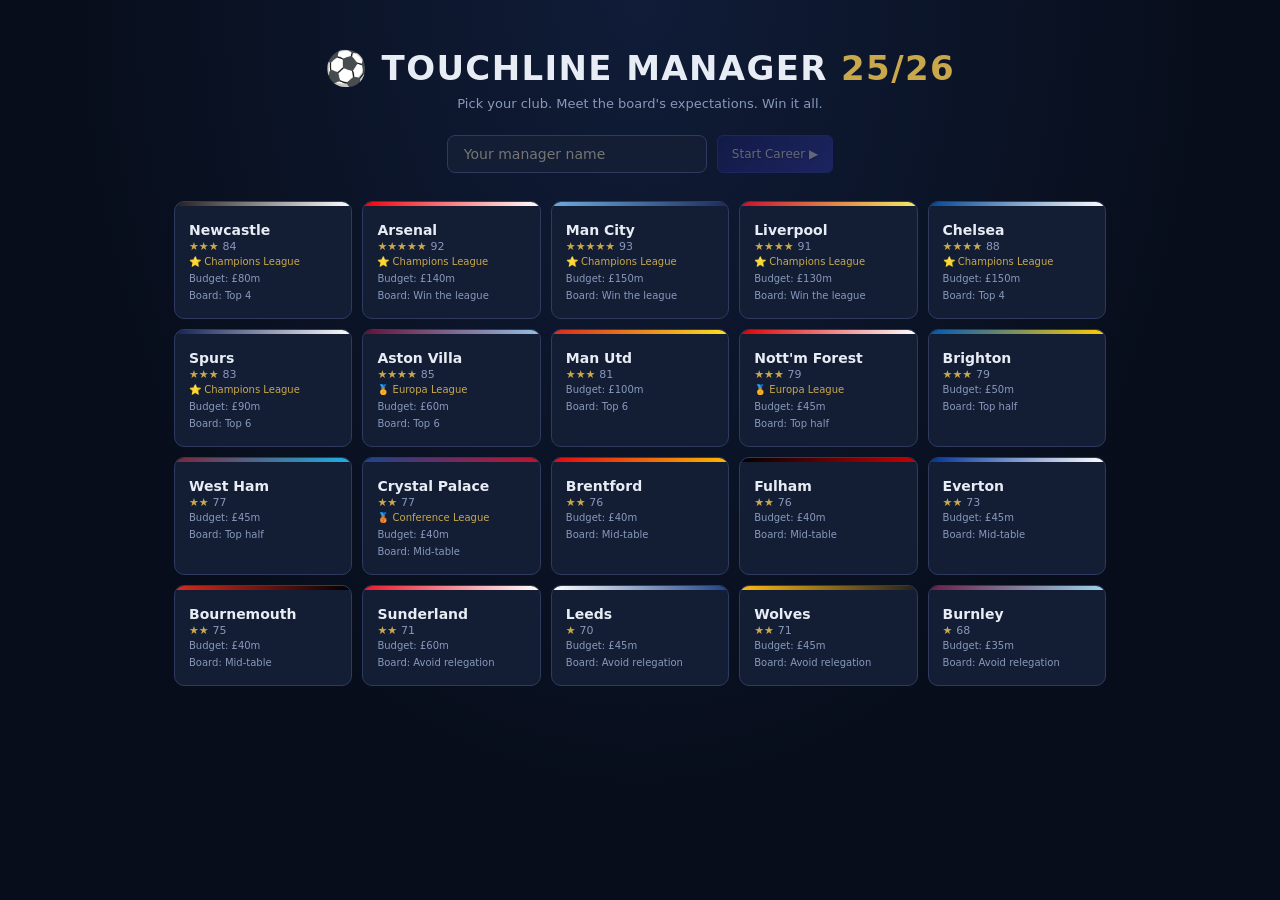
==== commit 89fe33d5: "Add real 2025/26 fixture database and correct the league lineup Season 1 now plays the genuine 2025/" ====
--- a/TouchlineManager.html
+++ b/TouchlineManager.html
@@ -731,8 +731,8 @@
   { key: 'BOU', name: 'Bournemouth',    full: 'AFC Bournemouth',     stadium: 'Vitality Stadium',  col1: '#da291c', col2: '#000000', str: 75, bud: 40,  exp: 'Mid-table',  euro: null },
   { key: 'SUN', name: 'Sunderland',     full: 'Sunderland',          stadium: 'Stadium of Light',  col1: '#eb172b', col2: '#ffffff', str: 71, bud: 60,  exp: 'Avoid relegation', euro: null },
   { key: 'LEE', name: 'Leeds',          full: 'Leeds United',        stadium: 'Elland Road',       col1: '#ffffff', col2: '#1d428a', str: 70, bud: 45,  exp: 'Avoid relegation', euro: null },
-  { key: 'IPS', name: 'Ipswich',        full: 'Ipswich Town',        stadium: 'Portman Road',      col1: '#0044a9', col2: '#ffffff', str: 67, bud: 35,  exp: 'Avoid relegation', euro: null },
-  { key: 'SOU', name: 'Southampton',    full: 'Southampton',         stadium: "St. Mary's",        col1: '#d71920', col2: '#ffffff', str: 65, bud: 30,  exp: 'Avoid relegation', euro: null }
+  { key: 'WOL', name: 'Wolves',         full: 'Wolverhampton Wanderers', stadium: 'Molineux',      col1: '#fdb913', col2: '#231f20', str: 71, bud: 45,  exp: 'Avoid relegation', euro: null },
+  { key: 'BUR', name: 'Burnley',        full: 'Burnley',             stadium: 'Turf Moor',         col1: '#6c1d45', col2: '#99d6ea', str: 68, bud: 35,  exp: 'Avoid relegation', euro: null }
 ];
 const CLUB_BY_KEY = {}; CLUBS.forEach(c => { CLUB_BY_KEY[c.key] = c; });
 /* pristine snapshot so a new career resets any promotion/relegation rebranding */
@@ -741,8 +741,8 @@
 
 /* Championship clubs that can be promoted to replace relegated sides */
 const CHAMPIONSHIP = [
-  { name: 'Wolves',        full: 'Wolverhampton Wanderers', stadium: 'Molineux',           col1: '#fdb913', col2: '#231f20', str: 70, bud: 45, exp: 'Mid-table' },
-  { name: 'Burnley',       full: 'Burnley',                 stadium: 'Turf Moor',          col1: '#6c1d45', col2: '#99d6ea', str: 67, bud: 40, exp: 'Avoid relegation' },
+  { name: 'Ipswich',       full: 'Ipswich Town',            stadium: 'Portman Road',       col1: '#0044a9', col2: '#ffffff', str: 67, bud: 35, exp: 'Avoid relegation' },
+  { name: 'Southampton',   full: 'Southampton',             stadium: "St. Mary's",         col1: '#d71920', col2: '#ffffff', str: 66, bud: 30, exp: 'Avoid relegation' },
   { name: 'Birmingham',    full: 'Birmingham City',         stadium: "St Andrew's",        col1: '#0000fe', col2: '#ffffff', str: 67, bud: 50, exp: 'Avoid relegation' },
   { name: 'Wrexham',       full: 'Wrexham AFC',             stadium: 'Racecourse Ground',  col1: '#d2010d', col2: '#ffffff', str: 66, bud: 45, exp: 'Avoid relegation' },
   { name: 'Sheffield Utd', full: 'Sheffield United',        stadium: 'Bramall Lane',       col1: '#ee2737', col2: '#ffffff', str: 66, bud: 38, exp: 'Avoid relegation' },
@@ -781,8 +781,8 @@
   BOU: [['Petrovic','GK',80,26],['Senesi','CB',81,28],['Diakite','CB',78,24],['Smith','RB',78,22],['Truffert','LB',79,24],['Adams','DM',79,29],['Scott','CM',78,22],['Christie','CM',78,30],['Kluivert','AM',82,26],['Semenyo','LW',84,25],['Brooks','RW',78,28],['Evanilson','ST',81,26],['Kroupi','ST',76,19]],
   SUN: [['Roefs','GK',76,22],['Ballard','CB',77,26],['Mukiele','CB',78,28],['Hume','RB',77,23],['Reinildo','LB',76,31],['Xhaka','CM',82,33],['Sadiki','CM',75,21],['Le Fee','AM',78,25],['Adingra','RW',78,23],['Talbi','LW',77,22],['Isidor','ST',76,25],['Mayenda','ST',75,20]],
   LEE: [['Perri','GK',76,25],['Struijk','CB',77,26],['Rodon','CB',76,28],['Bogle','RB',75,25],['Gudmundsson','LB',74,28],['Ampadu','DM',77,25],['Stach','CM',77,27],['Aaronson','AM',76,25],['Gnonto','RW',77,22],['James','LW',76,28],['Calvert-Lewin','ST',77,28],['Nmecha','ST',75,27]],
-  IPS: [['Walton','GK',73,26],['Greaves','CB',75,24],['Burgess','CB',73,29],['Johnson','RB',73,26],['Davis','LB',74,30],['Morsy','CM',73,34],['Cajuste','CM',74,26],['Taylor','CM',72,25],['Hutchinson','RW',76,22],['Clarke','LW',74,25],['Philogene','LW',75,23],['Hirst','ST',74,26]],
-  SOU: [['Bazunu','GK',73,24],['Harwood-Bellis','CB',75,23],['Stephens','CB',71,31],['Sugawara','RB',73,25],['Manning','LB',72,29],['Downes','DM',75,26],['Aribo','CM',73,29],['Ugochukwu','CM',73,21],['Dibling','AM',76,19],['Fernandes','RW',74,21],['Armstrong','LW',73,28],['Stewart','ST',73,28],['Archer','ST',73,24]]
+  WOL: [['Jose Sa','GK',80,32],['Johnstone','GK',77,32],['Agbadou','CB',79,28],['Toti','CB',78,26],['S.Bueno','CB',78,26],['Hoever','RB',76,23],['H.Bueno','LB',77,22],['Andre','DM',81,24],['J.Gomes','CM',82,24],['Bellegarde','AM',79,27],['Arias','RW',80,27],['Munetsi','AM',78,29],['Strand Larsen','ST',82,25],['Hwang','ST',77,29],['Arokodare','ST',77,24]],
+  BUR: [['Dubravka','GK',78,36],['Esteve','CB',78,25],['Tuanzebe','CB',75,27],['Walker','RB',78,35],['Hartman','LB',77,23],['Cullen','CM',77,29],['Ugochukwu','DM',76,21],['Florentino','DM',77,26],['Anthony','RW',78,25],['Bruun Larsen','LW',78,26],['Tchaouna','LW',76,22],['Foster','ST',77,22],['Flemming','ST',77,30]]
 };
 // remove the placeholder bad row in WHU
 STARS.WHU = STARS.WHU.filter(s => s[2] > 1);
@@ -939,7 +939,7 @@
 /* Cups */
 const FA_ROUNDS = ['R3', 'R4', 'R5', 'QF', 'SF', 'F'];
 const LC_ROUNDS = ['R2', 'R3', 'R4', 'QF', 'SF', 'F'];
-const LOWER_LEAGUE = { 'Accrington': 48, 'Wrexham': 60, 'Birmingham': 64, 'Coventry': 66, 'Norwich': 65, 'West Brom': 66, 'Middlesbrough': 65, 'Hull': 62, 'Preston': 61, 'Luton': 60, 'Wycombe': 52, 'Stockport': 55, 'Bradford': 53, 'Walsall': 50, 'Burnley': 67, 'Sheffield Utd': 66, 'Wolves': 72, 'Cardiff': 58, 'Plymouth': 56, 'Oxford': 58 };
+const LOWER_LEAGUE = { 'Accrington': 48, 'Wrexham': 60, 'Birmingham': 64, 'Coventry': 66, 'Norwich': 65, 'West Brom': 66, 'Middlesbrough': 65, 'Hull': 62, 'Preston': 61, 'Luton': 60, 'Wycombe': 52, 'Stockport': 55, 'Bradford': 53, 'Walsall': 50, 'Ipswich': 66, 'Sheffield Utd': 66, 'Southampton': 65, 'Cardiff': 58, 'Plymouth': 56, 'Oxford': 58 };
 
 /* Formations */
 const FORM_SLOTS = {
@@ -1025,6 +1025,54 @@
 };
 
 
+/* ── fixtures2526.js — the real 2025/26 Premier League fixture list ──
+   All 380 fixtures in their true matchday order, with real matchday
+   date offsets from the Aug 15 2025 opener (source: openfootball). */
+'use strict';
+
+const REAL_ROUNDS_2526 = [
+  [["LIV","BOU"],["AVL","NEW"],["BHA","FUL"],["SUN","WHU"],["TOT","BUR"],["WOL","MCI"],["NFO","BRE"],["CHE","CRY"],["MUN","ARS"],["LEE","EVE"]],
+  [["WHU","CHE"],["MCI","TOT"],["BOU","WOL"],["BRE","AVL"],["BUR","SUN"],["ARS","LEE"],["CRY","NFO"],["EVE","BHA"],["FUL","MUN"],["NEW","LIV"]],
+  [["CHE","FUL"],["SUN","BRE"],["MUN","BUR"],["TOT","BOU"],["WOL","EVE"],["LEE","NEW"],["BHA","MCI"],["NFO","WHU"],["LIV","ARS"],["AVL","CRY"]],
+  [["ARS","NFO"],["BOU","BHA"],["CRY","SUN"],["EVE","AVL"],["FUL","LEE"],["NEW","WOL"],["WHU","TOT"],["BRE","CHE"],["BUR","LIV"],["MCI","MUN"]],
+  [["LIV","EVE"],["BHA","TOT"],["BUR","NFO"],["WHU","CRY"],["WOL","LEE"],["MUN","CHE"],["FUL","BRE"],["BOU","NEW"],["SUN","AVL"],["ARS","MCI"]],
+  [["BRE","MUN"],["CRY","LIV"],["CHE","BHA"],["LEE","BOU"],["MCI","BUR"],["NFO","SUN"],["TOT","WOL"],["AVL","FUL"],["NEW","ARS"],["EVE","WHU"]],
+  [["BOU","FUL"],["LEE","TOT"],["ARS","WHU"],["MUN","SUN"],["CHE","LIV"],["AVL","BUR"],["EVE","CRY"],["NEW","NFO"],["WOL","BHA"],["BRE","MCI"]],
+  [["NFO","CHE"],["BHA","NEW"],["CRY","BOU"],["BUR","LEE"],["MCI","EVE"],["SUN","WOL"],["FUL","ARS"],["TOT","AVL"],["LIV","MUN"],["WHU","BRE"]],
+  [["LEE","WHU"],["CHE","SUN"],["NEW","FUL"],["MUN","BHA"],["BRE","LIV"],["BOU","NFO"],["AVL","MCI"],["ARS","CRY"],["WOL","BUR"],["EVE","TOT"]],
+  [["BHA","LEE"],["CRY","BRE"],["BUR","ARS"],["FUL","WOL"],["NFO","MUN"],["TOT","CHE"],["LIV","AVL"],["WHU","NEW"],["MCI","BOU"],["SUN","EVE"]],
+  [["TOT","MUN"],["EVE","FUL"],["WHU","BUR"],["SUN","ARS"],["CHE","WOL"],["AVL","BOU"],["CRY","BHA"],["BRE","NEW"],["NFO","LEE"],["MCI","LIV"]],
+  [["BUR","CHE"],["BOU","WHU"],["BHA","BRE"],["FUL","SUN"],["LIV","NFO"],["WOL","CRY"],["NEW","MCI"],["LEE","AVL"],["ARS","TOT"],["MUN","EVE"]],
+  [["SUN","BOU"],["BRE","BUR"],["MCI","LEE"],["EVE","NEW"],["TOT","FUL"],["CRY","MUN"],["AVL","WOL"],["NFO","BHA"],["WHU","LIV"],["CHE","ARS"]],
+  [["BOU","EVE"],["FUL","MCI"],["NEW","TOT"],["BHA","AVL"],["ARS","BRE"],["BUR","CRY"],["WOL","NFO"],["LIV","SUN"],["LEE","CHE"],["MUN","WHU"]],
+  [["AVL","ARS"],["BOU","CHE"],["EVE","NFO"],["MCI","SUN"],["NEW","BUR"],["TOT","BRE"],["LEE","LIV"],["BHA","WHU"],["FUL","CRY"],["WOL","MUN"]],
+  [["CHE","EVE"],["LIV","BHA"],["BUR","FUL"],["ARS","WOL"],["SUN","NEW"],["CRY","MCI"],["NFO","TOT"],["WHU","AVL"],["BRE","LEE"],["MUN","BOU"]],
+  [["NEW","CHE"],["BOU","BUR"],["BHA","SUN"],["MCI","WHU"],["WOL","BRE"],["TOT","LIV"],["EVE","ARS"],["LEE","CRY"],["AVL","MUN"],["FUL","NFO"]],
+  [["MUN","NEW"],["NFO","MCI"],["ARS","BHA"],["BRE","BOU"],["BUR","EVE"],["LIV","WOL"],["WHU","FUL"],["CHE","AVL"],["SUN","LEE"],["CRY","TOT"]],
+  [["BUR","NEW"],["CHE","BOU"],["NFO","EVE"],["WHU","BHA"],["ARS","AVL"],["MUN","WOL"],["CRY","FUL"],["LIV","LEE"],["SUN","MCI"],["BRE","TOT"]],
+  [["AVL","NFO"],["BHA","BUR"],["WOL","WHU"],["BOU","ARS"],["LEE","MUN"],["EVE","BRE"],["NEW","CRY"],["TOT","SUN"],["FUL","LIV"],["MCI","CHE"]],
+  [["WHU","NFO"],["BOU","TOT"],["CRY","AVL"],["BRE","SUN"],["EVE","WOL"],["FUL","CHE"],["MCI","BHA"],["BUR","MUN"],["NEW","LEE"],["ARS","LIV"]],
+  [["MUN","MCI"],["SUN","CRY"],["CHE","BRE"],["LIV","BUR"],["LEE","FUL"],["TOT","WHU"],["NFO","ARS"],["WOL","NEW"],["AVL","EVE"],["BHA","BOU"]],
+  [["WHU","SUN"],["BUR","TOT"],["FUL","BHA"],["MCI","WOL"],["BOU","LIV"],["CRY","CHE"],["BRE","NFO"],["NEW","AVL"],["ARS","MUN"],["EVE","LEE"]],
+  [["BHA","EVE"],["LEE","ARS"],["WOL","BOU"],["CHE","WHU"],["LIV","NEW"],["AVL","BRE"],["MUN","FUL"],["NFO","CRY"],["TOT","MCI"],["SUN","BUR"]],
+  [["LEE","NFO"],["MUN","TOT"],["BOU","AVL"],["ARS","SUN"],["BUR","WHU"],["FUL","EVE"],["WOL","CHE"],["NEW","BRE"],["BHA","CRY"],["LIV","MCI"]],
+  [["CHE","LEE"],["EVE","BOU"],["TOT","NEW"],["WHU","MUN"],["AVL","BHA"],["MCI","FUL"],["NFO","WOL"],["CRY","BUR"],["SUN","LIV"],["BRE","ARS"]],
+  [["AVL","LEE"],["BRE","BHA"],["CHE","BUR"],["WHU","BOU"],["MCI","NEW"],["SUN","FUL"],["CRY","WOL"],["NFO","LIV"],["TOT","ARS"],["EVE","MUN"]],
+  [["WOL","AVL"],["BOU","SUN"],["BUR","BRE"],["LIV","WHU"],["NEW","EVE"],["LEE","MCI"],["BHA","NFO"],["FUL","TOT"],["MUN","CRY"],["ARS","CHE"]],
+  [["BOU","BRE"],["EVE","BUR"],["LEE","SUN"],["WOL","LIV"],["AVL","CHE"],["BHA","ARS"],["FUL","WHU"],["MCI","NFO"],["NEW","MUN"],["TOT","CRY"]],
+  [["SUN","BHA"],["BUR","BOU"],["ARS","EVE"],["CHE","NEW"],["WHU","MCI"],["CRY","LEE"],["MUN","AVL"],["NFO","FUL"],["LIV","TOT"],["BRE","WOL"]],
+  [["WOL","ARS"],["BOU","MUN"],["BHA","LIV"],["FUL","BUR"],["EVE","CHE"],["LEE","BRE"],["NEW","SUN"],["AVL","WHU"],["TOT","NFO"],["MCI","CRY"]],
+  [["WHU","WOL"],["ARS","BOU"],["BRE","EVE"],["BUR","BHA"],["LIV","FUL"],["SUN","TOT"],["CRY","NEW"],["NFO","AVL"],["CHE","MCI"],["MUN","LEE"]],
+  [["BRE","FUL"],["NEW","BOU"],["LEE","WOL"],["TOT","BHA"],["CHE","MUN"],["NFO","BUR"],["AVL","SUN"],["EVE","LIV"],["MCI","ARS"],["CRY","WHU"]],
+  [["BHA","CHE"],["BOU","LEE"],["BUR","MCI"],["SUN","NFO"],["FUL","AVL"],["LIV","CRY"],["WHU","EVE"],["WOL","TOT"],["ARS","NEW"],["MUN","BRE"]],
+  [["LEE","BUR"],["BRE","WHU"],["NEW","BHA"],["WOL","SUN"],["ARS","FUL"],["BOU","CRY"],["MUN","LIV"],["AVL","TOT"],["CHE","NFO"],["EVE","MCI"]],
+  [["LIV","CHE"],["SUN","MUN"],["BHA","WOL"],["FUL","BOU"],["MCI","BRE"],["CRY","EVE"],["BUR","AVL"],["NFO","NEW"],["WHU","ARS"],["TOT","LEE"]],
+  [["AVL","LIV"],["MUN","NFO"],["BRE","CRY"],["EVE","SUN"],["LEE","BHA"],["WOL","FUL"],["NEW","WHU"],["ARS","BUR"],["BOU","MCI"],["CHE","TOT"]],
+  [["SUN","CHE"],["BHA","MUN"],["CRY","ARS"],["BUR","WOL"],["FUL","NEW"],["LIV","BRE"],["MCI","AVL"],["NFO","BOU"],["TOT","EVE"],["WHU","LEE"]]
+];
+const REAL_ROUND_DAYS_2526 = [0, 7, 15, 29, 36, 43, 49, 64, 70, 78, 85, 99, 106, 109, 113, 120, 127, 133, 137, 141, 144, 155, 162, 169, 175, 179, 190, 196, 200, 211, 213, 238, 246, 249, 259, 267, 273, 282];
+
+
 /* ── core.js — game state, player/squad generation, calendar, save/load ── */
 'use strict';
 
@@ -1131,8 +1179,11 @@
   });
 }
 
-/* ── fixtures: double round-robin (circle method) ────────────── */
-function buildRounds() {
+/* ── fixtures: real 2025/26 list in season 1, circle method after ── */
+function buildRounds(useReal) {
+  if (useReal && typeof REAL_ROUNDS_2526 !== 'undefined') {
+    return REAL_ROUNDS_2526.map(rd => rd.map(m => ({ h: m[0], a: m[1] })));
+  }
   const keys = shuffle(CLUBS.map(c => c.key));
   const n = keys.length, half = [];
   const arr = keys.slice(1);
@@ -1151,7 +1202,7 @@
 }
 
 /* ── calendar ────────────────────────────────────────────────── */
-function buildCalendar(euroMds) {
+function buildCalendar(euroMds, roundDays) {
   const cal = [];
   const euroAfter = [4, 6, 8, 10, 12, 14, 16, 18].slice(0, euroMds);
   const lcAfter = { 3: 'R2', 7: 'R3', 12: 'R4', 17: 'QF', 22: 'SF', 27: 'F' };
@@ -1159,7 +1210,7 @@
   const koAfter = { 24: 'po', 27: 'r16', 31: 'qf', 34: 'sf' };
   let md = 0;
   for (let r = 1; r <= 38; r++) {
-    const base = (r - 1) * 7;
+    const base = roundDays ? roundDays[r - 1] : (r - 1) * 7;
     cal.push({ t: 'PL', round: r, day: base });
     let off = 3;
     if (euroAfter.indexOf(r) >= 0) { md++; cal.push({ t: 'EU', md: md, day: base + off++ }); }
@@ -1168,7 +1219,7 @@
     if (koAfter[r]) cal.push({ t: 'EUKO', phase: koAfter[r], day: base + off++ });
     if (r === 28) cal.push({ t: 'YOUTH', day: base + off++ });
   }
-  const endBase = 37 * 7;
+  const endBase = roundDays ? roundDays[37] : 37 * 7;
   cal.push({ t: 'FA', round: 'F', day: endBase + 6 });
   cal.push({ t: 'EUKO', phase: 'f', day: endBase + 13 });
   return cal;
@@ -1274,7 +1325,7 @@
   const club = CLUB_BY_KEY[clubKey];
   G = {
     club: clubKey, manager: managerName || 'The Gaffer', season: 1, ci: 0, lastDay: -3,
-    rounds: buildRounds(), calendar: null,
+    rounds: buildRounds(true), calendar: null,
     table: {}, results: [], userResults: [],
     budget: club.bud, morale: 70, boardConf: 65,
     tactic: '433', mentality: 'bal', style: 'direct', pressing: 7, defLine: 6, width: 6,
@@ -1290,7 +1341,7 @@
   };
   CLUBS.forEach(c => { G.table[c.key] = { p: 0, w: 0, d: 0, l: 0, gf: 0, ga: 0, pts: 0 }; });
   G.euro = buildEuro(club.euro);
-  G.calendar = buildCalendar(G.euro ? EURO_CFG[G.euro.comp].mds : 0);
+  G.calendar = buildCalendar(G.euro ? EURO_CFG[G.euro.comp].mds : 0, typeof REAL_ROUND_DAYS_2526 !== 'undefined' ? REAL_ROUND_DAYS_2526 : null);
   addInbox('👔', 'Welcome to ' + club.full + ', ' + G.manager + '! The board expects: ' + club.exp + '.', 'board');
   addInbox('💰', 'Transfer budget set at ' + money(G.budget) + '. The ' + (winName() || 'transfer window') + ' is open.', 'board');
   if (G.euro) addInbox(EURO_CFG[G.euro.comp].icon, 'We have qualified for the ' + EURO_CFG[G.euro.comp].label + ' league phase.', 'comp');
@@ -1438,6 +1489,7 @@
     const s = JSON.parse(raw);
     if (!s || !s.G || !s.PLAYERS) return false;
     G = s.G; PLAYERS = s.PLAYERS; NEXT_ID = s.NEXT_ID;
+    migrateClubKeys();
     // migrate older saves
     G.aiForm = G.aiForm || {};
     G.clubOverrides = G.clubOverrides || {};
@@ -1448,6 +1500,26 @@
     return true;
   } catch (e) { return false; }
 }
+/* saves from before the league correction used IPS/SOU where the real
+   2025/26 league has Wolves/Burnley — rename the keys throughout */
+function migrateClubKeys() {
+  const map = { IPS: 'WOL', SOU: 'BUR' };
+  if (!G.table || (!G.table.IPS && !G.table.SOU)) return;
+  const ren = k => map[k] || k;
+  const renObj = o => { const n = {}; Object.keys(o || {}).forEach(k => { n[ren(k)] = o[k]; }); return n; };
+  G.table = renObj(G.table);
+  G.aiForm = renObj(G.aiForm);
+  G.sackedMgrs = renObj(G.sackedMgrs);
+  G.clubOverrides = renObj(G.clubOverrides);
+  (G.rounds || []).forEach(r => r.forEach(m => { m.h = ren(m.h); m.a = ren(m.a); }));
+  (G.results || []).forEach(r => { r.h = ren(r.h); r.a = ren(r.a); });
+  (G.lastRelegated || []).forEach((k, i) => { G.lastRelegated[i] = ren(k); });
+  G.club = ren(G.club);
+  if (G.pendingJob) G.pendingJob = ren(G.pendingJob);
+  if (G.curFix && G.curFix.oppKey) G.curFix.oppKey = ren(G.curFix.oppKey);
+  Object.values(PLAYERS).forEach(p => { if (p.club) p.club = ren(p.club); });
+}
+
 function hasSave() {
   if (typeof localStorage === 'undefined') return false;
   try { return !!localStorage.getItem(SAVE_KEY); } catch (e) { return false; }
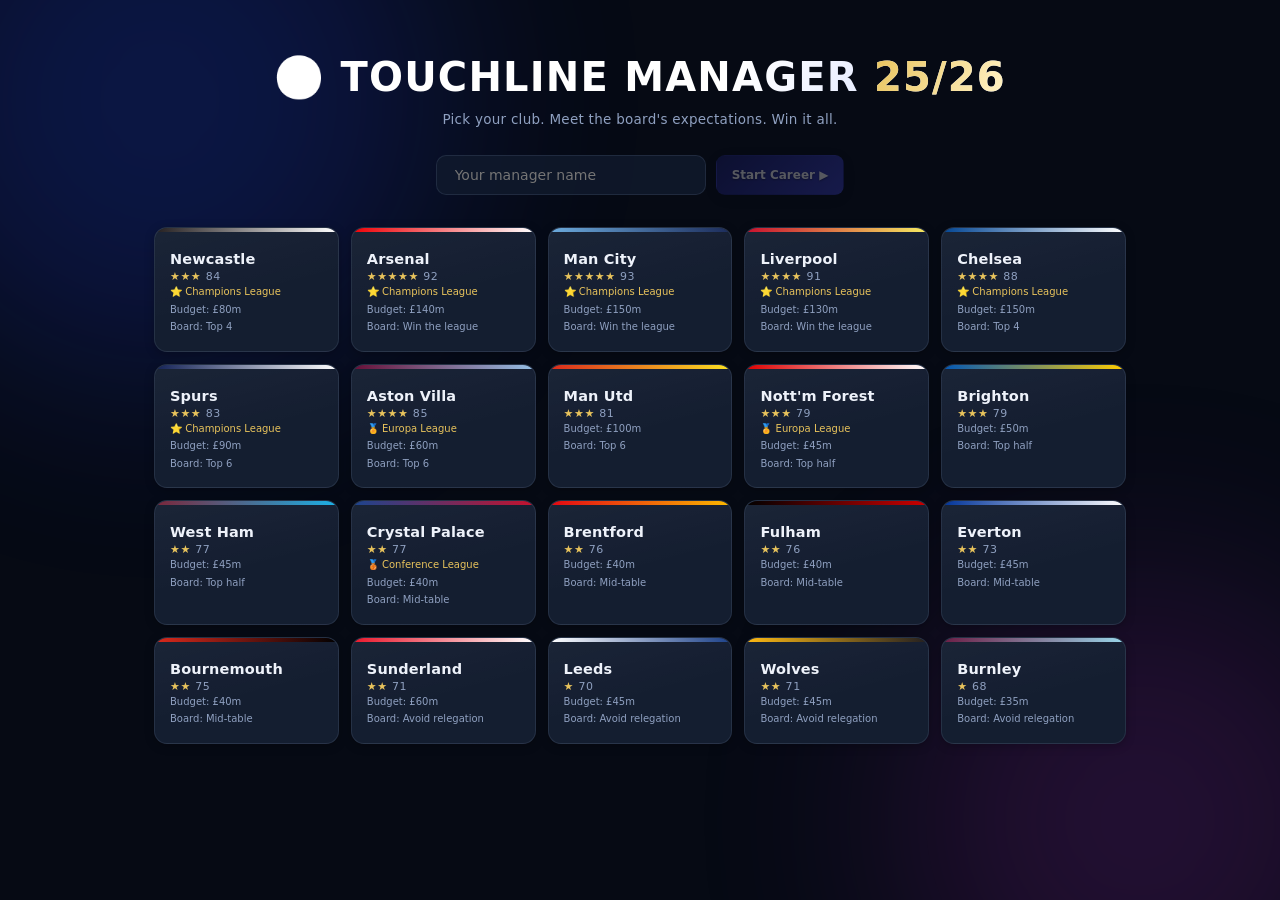
==== commit 6f327137: "Redesign UI: glass theme, club theming, broadcast scoreboard Full visual overhaul of the stylesheet " ====
--- a/TouchlineManager.html
+++ b/TouchlineManager.html
@@ -7,183 +7,231 @@
 <style>
 *{box-sizing:border-box;margin:0;padding:0}
 :root{
-  --navy:#0e1628;--navy2:#1a2540;--navy3:#243050;--navy4:#2e3a5e;
-  --gold:#c9a84c;--green:#27ae60;--red:#c0392b;--amber:#d35400;--blue:#2980b9;
-  --text:#e8ecf4;--text2:#8899bb;--border:#2e3a5e;--bg:#070d1a;--bg2:#0e1628;--bg3:#131e35;
-  --accent:#3d5afe;--club:#3a3fbf;--club2:#1a1f6e;--sidebar-w:200px;--topbar-h:48px
+  --navy:#0b1322;--navy2:#101a2e;--navy3:#1a2740;--navy4:#253656;
+  --gold:#e8c35c;--green:#2ecc71;--red:#e74c3c;--amber:#e67e22;--blue:#3498db;
+  --text:#eef2fa;--text2:#8fa0c0;--border:rgba(140,160,200,.14);--bg:#060a14;--bg2:#0b1322;--bg3:#111b2e;
+  --accent:#3d5afe;--club:#3a3fbf;--club2:#1a1f6e;--sidebar-w:204px;--topbar-h:52px;
+  --glass:linear-gradient(165deg,rgba(255,255,255,.045),rgba(255,255,255,.012) 55%);
+  --shadow:0 8px 24px rgba(0,0,0,.35);
+  --shadow-sm:0 2px 10px rgba(0,0,0,.25);
 }
-body{font-family:'Segoe UI',system-ui,sans-serif;font-size:13px;color:var(--text);background:var(--bg);overflow:hidden;height:100vh}
+body{font-family:'Segoe UI',system-ui,-apple-system,'Helvetica Neue',sans-serif;font-size:13px;color:var(--text);background:var(--bg);overflow:hidden;height:100vh;-webkit-font-smoothing:antialiased}
+::selection{background:rgba(61,90,254,.35)}
+
+@keyframes pageIn{from{opacity:0;transform:translateY(7px)}to{opacity:1;transform:none}}
+@keyframes fadeUp{from{opacity:0;transform:translateX(-50%) translateY(10px)}to{opacity:1;transform:translateX(-50%) translateY(0)}}
+@keyframes popIn{from{opacity:0;transform:scale(.96) translateY(8px)}to{opacity:1;transform:none}}
+@keyframes glowPulse{0%,100%{box-shadow:0 0 0 0 rgba(46,204,113,.35)}50%{box-shadow:0 0 18px 2px rgba(46,204,113,.25)}}
+@keyframes floatBlob{0%,100%{transform:translate(0,0) scale(1)}50%{transform:translate(40px,-30px) scale(1.12)}}
+@keyframes shimmer{0%{background-position:-200% 0}100%{background-position:200% 0}}
 
 /* ── SETUP SCREEN ───────────────────────────────── */
-.setup{height:100vh;overflow-y:auto;background:radial-gradient(ellipse at top,#101c38 0%,#070d1a 65%)}
-.setup-inner{max-width:980px;margin:0 auto;padding:48px 24px}
-.setup-logo{font-size:34px;font-weight:900;letter-spacing:.04em;text-align:center}
-.setup-logo span{color:var(--gold)}
-.setup-sub{text-align:center;color:var(--text2);font-size:13px;margin:8px 0 24px}
-.setup-row{display:flex;gap:10px;justify-content:center;margin-bottom:28px;flex-wrap:wrap}
-.setup-row input{background:var(--bg3);border:1px solid var(--border);border-radius:8px;padding:10px 16px;font-size:14px;color:var(--text);font-family:inherit;width:260px}
-.club-grid{display:grid;grid-template-columns:repeat(auto-fill,minmax(170px,1fr));gap:10px}
-.club-card{background:var(--bg3);border:1px solid var(--border);border-radius:10px;padding:14px;cursor:pointer;transition:all .15s;position:relative;overflow:hidden}
-.club-card:hover{border-color:var(--text2);transform:translateY(-2px)}
-.club-card.sel{border-color:var(--gold);box-shadow:0 0 0 1px var(--gold)}
+.setup{height:100vh;overflow-y:auto;background:var(--bg);position:relative}
+.setup::before,.setup::after{content:'';position:fixed;border-radius:50%;filter:blur(110px);opacity:.20;pointer-events:none;animation:floatBlob 14s ease-in-out infinite}
+.setup::before{width:560px;height:560px;background:#2447ff;top:-180px;left:-120px}
+.setup::after{width:480px;height:480px;background:#9c27b0;bottom:-160px;right:-100px;animation-delay:-7s}
+.setup-inner{max-width:1020px;margin:0 auto;padding:54px 24px;position:relative;z-index:1}
+.setup-logo{font-size:40px;font-weight:900;letter-spacing:.03em;text-align:center;background:linear-gradient(120deg,#fff 30%,#9db4ff 60%,#fff);background-size:200% auto;-webkit-background-clip:text;background-clip:text;-webkit-text-fill-color:transparent;animation:shimmer 6s linear infinite}
+.setup-logo span{background:linear-gradient(120deg,var(--gold),#fff0c0,var(--gold));background-size:200% auto;-webkit-background-clip:text;background-clip:text;-webkit-text-fill-color:transparent}
+.setup-sub{text-align:center;color:var(--text2);font-size:13.5px;margin:10px 0 28px;letter-spacing:.02em}
+.setup-row{display:flex;gap:10px;justify-content:center;margin-bottom:32px;flex-wrap:wrap}
+.setup-row input{background:rgba(17,27,46,.8);border:1px solid var(--border);border-radius:10px;padding:11px 18px;font-size:14px;color:var(--text);font-family:inherit;width:270px;transition:border-color .2s,box-shadow .2s}
+.setup-row input:focus{outline:none;border-color:var(--accent);box-shadow:0 0 0 3px rgba(61,90,254,.18)}
+.club-grid{display:grid;grid-template-columns:repeat(auto-fill,minmax(176px,1fr));gap:12px}
+.club-card{background:var(--glass),var(--bg3);border:1px solid var(--border);border-radius:13px;padding:15px;cursor:pointer;transition:transform .18s,border-color .18s,box-shadow .18s;position:relative;overflow:hidden;box-shadow:var(--shadow-sm)}
+.club-card:hover{border-color:rgba(160,180,230,.4);transform:translateY(-3px);box-shadow:var(--shadow)}
+.club-card.sel{border-color:var(--gold);box-shadow:0 0 0 1px var(--gold),0 8px 26px rgba(232,195,92,.18);transform:translateY(-3px)}
 .club-card .cc-bar{position:absolute;top:0;left:0;right:0;height:4px}
-.club-card .cc-name{font-weight:700;font-size:14px;margin:6px 0 2px}
-.club-card .cc-sub{font-size:10px;color:var(--text2);line-height:1.7}
-.club-card .cc-str{font-size:11px;font-weight:700;color:var(--gold)}
+.club-card .cc-name{font-weight:800;font-size:14.5px;margin:8px 0 3px;letter-spacing:.01em}
+.club-card .cc-sub{font-size:10px;color:var(--text2);line-height:1.75}
+.club-card .cc-str{font-size:11px;font-weight:700;color:var(--gold);letter-spacing:.05em}
 
 /* ── LAYOUT ─────────────────────────────────────── */
 .app{display:grid;grid-template-rows:var(--topbar-h) 1fr;grid-template-columns:var(--sidebar-w) 1fr;height:100vh}
-.topbar{grid-column:1/-1;background:var(--navy);border-bottom:1px solid var(--border);display:flex;align-items:center;gap:0;z-index:50}
-.sidebar{background:var(--navy2);border-right:1px solid var(--border);overflow-y:auto;display:flex;flex-direction:column;gap:2px;padding:8px 6px}
-.main-area{background:var(--bg);overflow-y:auto;position:relative}
+.topbar{grid-column:1/-1;background:linear-gradient(180deg,rgba(16,26,46,.97),rgba(11,19,34,.97));border-bottom:1px solid var(--border);display:flex;align-items:center;gap:0;z-index:50;box-shadow:0 2px 14px rgba(0,0,0,.3)}
+.sidebar{background:linear-gradient(195deg,#0e1729,#0a1120);border-right:1px solid var(--border);overflow-y:auto;display:flex;flex-direction:column;gap:2px;padding:10px 8px}
+.main-area{background:radial-gradient(1100px 500px at 75% -10%,rgba(40,65,160,.13),transparent 60%),var(--bg);overflow-y:auto;position:relative}
 
 /* ── TOPBAR ──────────────────────────────────────── */
-.tb-logo{width:var(--topbar-h);height:var(--topbar-h);background:linear-gradient(135deg,var(--club2),var(--club));display:flex;align-items:center;justify-content:center;font-weight:800;font-size:14px;color:#fff;flex-shrink:0;border-right:1px solid var(--border);text-shadow:0 1px 2px rgba(0,0,0,.5)}
-.tb-club{padding:0 16px;border-right:1px solid var(--border);min-width:170px}
-.tb-club-name{font-weight:700;font-size:14px}
-.tb-club-sub{font-size:10px;color:var(--text2)}
+.tb-logo{width:var(--topbar-h);height:var(--topbar-h);background:linear-gradient(135deg,var(--club2),var(--club));display:flex;align-items:center;justify-content:center;font-weight:900;font-size:14px;color:#fff;flex-shrink:0;border-right:1px solid var(--border);text-shadow:0 1px 3px rgba(0,0,0,.55);letter-spacing:.04em}
+.tb-club{padding:0 16px;border-right:1px solid var(--border);min-width:175px}
+.tb-club-name{font-weight:800;font-size:14px;letter-spacing:.01em}
+.tb-club-sub{font-size:10px;color:var(--text2);margin-top:1px}
 .tb-stats{display:flex;align-items:stretch;flex:1}
-.tb-stat{display:flex;flex-direction:column;align-items:center;justify-content:center;padding:0 18px;border-right:1px solid var(--border);cursor:pointer;transition:background .15s}
-.tb-stat:hover{background:var(--navy3)}
-.tb-stat-v{font-size:16px;font-weight:700}
-.tb-stat-l{font-size:9px;color:var(--text2);text-transform:uppercase;letter-spacing:.06em}
-.tb-pos{color:var(--gold)}.tb-pts{color:var(--green)}.tb-bud{color:#5aabdd}
-.tb-right{margin-left:auto;display:flex;align-items:center;gap:8px;padding:0 12px}
-.tb-morale{font-size:18px;cursor:default}
-.tb-inbox{position:relative;cursor:pointer;padding:6px 10px;border-radius:6px;font-size:18px;border:1px solid transparent}
-.tb-inbox:hover{background:var(--navy3)}
-.tb-unread{position:absolute;top:2px;right:2px;background:var(--red);color:#fff;border-radius:50%;width:14px;height:14px;font-size:9px;align-items:center;justify-content:center;display:none}
-.tb-window{background:rgba(39,174,96,.15);border:1px solid var(--green);border-radius:4px;padding:3px 10px;font-size:10px;font-weight:700;color:var(--green)}
+.tb-stat{display:flex;flex-direction:column;align-items:center;justify-content:center;padding:0 19px;border-right:1px solid var(--border);cursor:pointer;transition:background .18s}
+.tb-stat:hover{background:rgba(120,150,230,.07)}
+.tb-stat-v{font-size:16px;font-weight:800;letter-spacing:.01em}
+.tb-stat-l{font-size:8.5px;color:var(--text2);text-transform:uppercase;letter-spacing:.12em;margin-top:1px}
+.tb-pos{color:var(--gold)}.tb-pts{color:var(--green)}.tb-bud{color:#62b2e8}
+.tb-right{margin-left:auto;display:flex;align-items:center;gap:10px;padding:0 14px}
+.tb-morale{font-size:19px;cursor:default}
+.tb-inbox{position:relative;cursor:pointer;padding:6px 11px;border-radius:9px;font-size:18px;border:1px solid transparent;transition:background .18s}
+.tb-inbox:hover{background:rgba(120,150,230,.09)}
+.tb-unread{position:absolute;top:1px;right:2px;background:linear-gradient(135deg,#ff5252,#d32f2f);color:#fff;border-radius:50%;width:15px;height:15px;font-size:9px;align-items:center;justify-content:center;display:none;font-weight:700;box-shadow:0 0 8px rgba(231,76,60,.6)}
+.tb-window{background:rgba(46,204,113,.12);border:1px solid rgba(46,204,113,.55);border-radius:6px;padding:4px 11px;font-size:10px;font-weight:800;color:var(--green);letter-spacing:.06em;text-transform:uppercase;animation:glowPulse 3s ease-in-out infinite}
 
 /* ── SIDEBAR ─────────────────────────────────────── */
-.sb-section{font-size:9px;font-weight:700;color:var(--text2);text-transform:uppercase;letter-spacing:.1em;padding:8px 8px 4px;margin-top:4px}
-.sb-btn{display:flex;align-items:center;gap:8px;padding:7px 10px;border-radius:6px;cursor:pointer;color:var(--text2);transition:all .15s;border:1px solid transparent;font-size:12px;background:none;width:100%;text-align:left;font-family:inherit}
-.sb-btn:hover{background:var(--navy3);color:var(--text)}
-.sb-btn.on{background:var(--navy4);color:var(--text);border-color:var(--border);font-weight:600}
+.sb-section{font-size:9px;font-weight:800;color:var(--text2);text-transform:uppercase;letter-spacing:.16em;padding:10px 10px 5px;margin-top:2px;opacity:.85}
+.sb-btn{display:flex;align-items:center;gap:9px;padding:8px 11px;border-radius:9px;cursor:pointer;color:var(--text2);transition:background .16s,color .16s,transform .16s;border:1px solid transparent;font-size:12.5px;background:none;width:100%;text-align:left;font-family:inherit;position:relative}
+.sb-btn:hover{background:rgba(120,150,230,.08);color:var(--text);transform:translateX(2px)}
+.sb-btn.on{background:linear-gradient(90deg,rgba(61,90,254,.16),rgba(61,90,254,.05));color:var(--text);border-color:rgba(61,90,254,.25);font-weight:700}
+.sb-btn.on::before{content:'';position:absolute;left:-8px;top:18%;bottom:18%;width:3px;border-radius:3px;background:linear-gradient(180deg,var(--club),var(--accent))}
 .sb-icon{font-size:14px;width:18px;text-align:center;flex-shrink:0}
-.sb-badge{margin-left:auto;background:var(--red);color:#fff;border-radius:10px;padding:1px 6px;font-size:9px;display:none}
-.sb-form{display:flex;gap:3px;padding:6px 8px;flex-wrap:wrap}
+.sb-badge{margin-left:auto;background:linear-gradient(135deg,#ff5252,#d32f2f);color:#fff;border-radius:10px;padding:1px 7px;font-size:9px;display:none;font-weight:700}
+.sb-form{display:flex;gap:3px;padding:6px 9px;flex-wrap:wrap}
 
 /* ── PAGES / CARDS ──────────────────────────────── */
-.page{display:none;padding:20px 24px;min-height:100%}.page.on{display:block}
-.card{background:var(--bg3);border-radius:8px;padding:14px 16px;border:1px solid var(--border);margin-bottom:12px}
-.card.gold{border-color:var(--gold)}.card.green{border-color:var(--green)}.card.red{border-color:var(--red)}.card.blue{border-color:var(--blue)}
-.card-title{font-size:11px;font-weight:700;color:var(--text2);text-transform:uppercase;letter-spacing:.07em;margin-bottom:10px}
+.page{display:none;padding:22px 26px;min-height:100%}
+.page.on{display:block;animation:pageIn .26s ease}
+.card{background:var(--glass),var(--bg3);border-radius:13px;padding:15px 17px;border:1px solid var(--border);margin-bottom:13px;box-shadow:var(--shadow-sm)}
+.card.gold{border-color:rgba(232,195,92,.5);box-shadow:0 4px 18px rgba(232,195,92,.07)}
+.card.green{border-color:rgba(46,204,113,.5)}.card.red{border-color:rgba(231,76,60,.5)}.card.blue{border-color:rgba(52,152,219,.5)}
+.card-title{font-size:10.5px;font-weight:800;color:var(--text2);text-transform:uppercase;letter-spacing:.12em;margin-bottom:11px;display:flex;align-items:center;gap:7px}
+.card-title::after{content:'';flex:1;height:1px;background:linear-gradient(90deg,var(--border),transparent)}
 
 .g2{display:grid;grid-template-columns:1fr 1fr;gap:10px}
 .g3{display:grid;grid-template-columns:1fr 1fr 1fr;gap:10px}
 .hub-grid{display:grid;grid-template-columns:1fr 1fr 300px;gap:16px;align-items:start}
-.match-layout{display:grid;grid-template-columns:1fr 290px;gap:16px;align-items:start}
+.match-layout{display:grid;grid-template-columns:1fr 292px;gap:16px;align-items:start}
 
 /* ── BUTTONS ─────────────────────────────────────── */
-.btn{display:inline-flex;align-items:center;justify-content:center;gap:6px;border:1px solid var(--border);border-radius:6px;padding:7px 14px;font-size:12px;color:var(--text);cursor:pointer;font-family:inherit;transition:all .15s;background:var(--bg3);white-space:nowrap}
-.btn:hover{background:var(--navy3);border-color:var(--navy4)}.btn:disabled{opacity:.35;pointer-events:none}
-.btn.pri{background:linear-gradient(135deg,var(--club2),var(--club));color:#fff;border-color:var(--club);text-shadow:0 1px 2px rgba(0,0,0,.4)}
-.btn.suc{background:linear-gradient(135deg,#145a32,#27ae60);color:#fff;border-color:#27ae60}
-.btn.dan{background:linear-gradient(135deg,#641e16,#c0392b);color:#fff;border-color:#c0392b}
-.btn.warn{background:linear-gradient(135deg,#6b2d00,#d35400);color:#fff;border-color:#d35400}
-.btn.gold-b{background:linear-gradient(135deg,#6b4a00,#c9a84c);color:#000;border-color:var(--gold);font-weight:700}
-.btn.sm{padding:4px 10px;font-size:11px}.btn.full{width:100%}
+.btn{display:inline-flex;align-items:center;justify-content:center;gap:6px;border:1px solid var(--border);border-radius:9px;padding:8px 15px;font-size:12px;font-weight:600;color:var(--text);cursor:pointer;font-family:inherit;transition:transform .15s,box-shadow .15s,background .15s,border-color .15s;background:var(--glass),var(--bg3);white-space:nowrap}
+.btn:hover{border-color:rgba(160,180,230,.4);transform:translateY(-1px);box-shadow:0 5px 14px rgba(0,0,0,.3)}
+.btn:active{transform:translateY(0) scale(.97)}
+.btn:disabled{opacity:.32;pointer-events:none}
+.btn.pri{background:linear-gradient(135deg,var(--club2),var(--club));color:#fff;border-color:transparent;text-shadow:0 1px 2px rgba(0,0,0,.4);box-shadow:0 3px 14px rgba(0,0,0,.3)}
+.btn.pri:hover{box-shadow:0 6px 20px rgba(61,90,254,.3);filter:brightness(1.12)}
+.btn.suc{background:linear-gradient(135deg,#0e7a3d,#2ecc71);color:#fff;border-color:transparent}
+.btn.suc:hover{box-shadow:0 6px 18px rgba(46,204,113,.3)}
+.btn.dan{background:linear-gradient(135deg,#7a1c12,#e74c3c);color:#fff;border-color:transparent}
+.btn.warn{background:linear-gradient(135deg,#7a4308,#e67e22);color:#fff;border-color:transparent}
+.btn.gold-b{background:linear-gradient(135deg,#8a6410,#e8c35c);color:#1a1305;border-color:transparent;font-weight:800}
+.btn.gold-b:hover{box-shadow:0 6px 18px rgba(232,195,92,.35)}
+.btn.sm{padding:4px 11px;font-size:11px;border-radius:7px}.btn.full{width:100%}
 .btn-row{display:flex;gap:8px;flex-wrap:wrap;margin-bottom:10px}
 
 /* ── TABS / KPI ─────────────────────────────────── */
-.tabs{display:flex;gap:1px;background:var(--bg);border-radius:6px;padding:3px;margin-bottom:14px;width:fit-content}
-.tab{padding:6px 16px;border-radius:4px;cursor:pointer;color:var(--text2);font-size:12px;transition:all .15s;white-space:nowrap}
-.tab.on{background:var(--navy3);color:var(--text);font-weight:600}
-.kpi-row{display:flex;gap:12px;margin-bottom:16px;flex-wrap:wrap}
-.kpi{background:var(--bg3);border:1px solid var(--border);border-radius:8px;padding:12px 18px;text-align:center;min-width:80px}
-.kpi-v{font-size:22px;font-weight:700}.kpi-l{font-size:9px;color:var(--text2);text-transform:uppercase;margin-top:2px}
+.tabs{display:flex;gap:3px;background:rgba(6,10,20,.7);border:1px solid var(--border);border-radius:11px;padding:4px;margin-bottom:15px;width:fit-content}
+.tab{padding:7px 17px;border-radius:8px;cursor:pointer;color:var(--text2);font-size:12px;font-weight:600;transition:all .18s;white-space:nowrap}
+.tab:hover{color:var(--text)}
+.tab.on{background:linear-gradient(135deg,var(--navy3),var(--navy4));color:var(--text);box-shadow:0 2px 8px rgba(0,0,0,.3)}
+.kpi-row{display:flex;gap:12px;margin-bottom:18px;flex-wrap:wrap}
+.kpi{background:var(--glass),var(--bg3);border:1px solid var(--border);border-radius:13px;padding:13px 20px;text-align:center;min-width:88px;box-shadow:var(--shadow-sm);transition:transform .18s,box-shadow .18s}
+.kpi:hover{transform:translateY(-2px);box-shadow:var(--shadow)}
+.kpi-v{font-size:23px;font-weight:800;letter-spacing:.01em}
+.kpi-l{font-size:8.5px;color:var(--text2);text-transform:uppercase;letter-spacing:.13em;margin-top:3px}
 
 /* ── TABLE / LIST ───────────────────────────────── */
 .data-table{width:100%;border-collapse:collapse;font-size:12px}
-.data-table th{color:var(--text2);font-weight:600;padding:6px 8px;text-align:left;border-bottom:1px solid var(--border);font-size:10px;text-transform:uppercase;letter-spacing:.05em}
-.data-table td{padding:6px 8px;border-bottom:1px solid var(--border)}
+.data-table th{color:var(--text2);font-weight:700;padding:7px 9px;text-align:left;border-bottom:1px solid var(--border);font-size:9.5px;text-transform:uppercase;letter-spacing:.09em}
+.data-table td{padding:7px 9px;border-bottom:1px solid rgba(140,160,200,.07)}
 .data-table tr:last-child td{border-bottom:none}
-.data-table tr:hover td{background:rgba(255,255,255,.02)}
-.data-table tr.me td{background:rgba(201,168,76,.08);font-weight:600;color:var(--gold)}
+.data-table tr:hover td{background:rgba(120,150,230,.05)}
+.data-table tr.me td{background:linear-gradient(90deg,rgba(232,195,92,.12),rgba(232,195,92,.03));font-weight:700;color:var(--gold)}
 .data-table tr.ucl td:first-child{border-left:3px solid var(--gold)}
 .data-table tr.uel td:first-child{border-left:3px solid var(--blue)}
 .data-table tr.rel td:first-child{border-left:3px solid var(--red)}
-.list-row{display:flex;align-items:center;padding:7px 0;border-bottom:1px solid var(--border);gap:8px;font-size:12px}
+.list-row{display:flex;align-items:center;padding:7px 6px;border-bottom:1px solid rgba(140,160,200,.07);gap:8px;font-size:12px;border-radius:7px;transition:background .14s}
 .list-row:last-child{border-bottom:none}
-.list-row:hover{background:rgba(255,255,255,.02)}
+.list-row:hover{background:rgba(120,150,230,.06)}
 
 /* ── TAGS ────────────────────────────────────────── */
-.tag{font-size:10px;padding:2px 6px;border-radius:4px;font-weight:600;white-space:nowrap}
-.tag-GK{background:#1a1060;color:#a99fff}
-.tag-CB,.tag-RB,.tag-LB,.tag-WB{background:#0a2e20;color:#5dba9a}
-.tag-DM,.tag-CM{background:#0a2040;color:#5aabdd}
-.tag-AM{background:#152010;color:#85c45a}
-.tag-RW,.tag-LW,.tag-RM,.tag-LM{background:#2e150a;color:#e08050}
-.tag-ST,.tag-CF{background:#2e0a0a;color:#e05555}
-.rat{font-size:11px;font-weight:700;padding:2px 7px;border-radius:4px;background:#0a1a2a;color:#5aabdd;min-width:28px;text-align:center}
-.rb{font-size:10px;padding:2px 8px;border-radius:5px;font-weight:700}
-.rb-W{background:rgba(39,174,96,.2);color:#27ae60}.rb-D{background:rgba(211,84,0,.2);color:#d35400}
-.rb-L{background:rgba(192,57,43,.2);color:#c0392b}.rb-u{background:var(--bg3);color:var(--text2)}
-.fdot{width:14px;height:14px;border-radius:50%;display:inline-flex;align-items:center;justify-content:center;font-size:7px;color:#fff;font-weight:700;margin-right:2px}
-.fdot-W{background:#27ae60}.fdot-D{background:#d35400}.fdot-L{background:#c0392b}
-.inj-badge{background:rgba(192,57,43,.2);color:var(--red);font-size:9px;padding:2px 6px;border-radius:4px;font-weight:700}
-.susp-badge{background:rgba(211,84,0,.25);color:var(--amber);font-size:9px;padding:2px 6px;border-radius:4px;font-weight:700}
-.contract-ok{color:var(--green);font-size:10px;font-weight:700}.contract-warn{color:var(--amber);font-size:10px;font-weight:700}.contract-danger{color:var(--red);font-size:10px;font-weight:700}
+.tag{font-size:9.5px;padding:3px 7px;border-radius:6px;font-weight:800;white-space:nowrap;letter-spacing:.04em}
+.tag-GK{background:rgba(110,90,255,.18);color:#b3a6ff}
+.tag-CB,.tag-RB,.tag-LB,.tag-WB{background:rgba(45,180,130,.14);color:#6fd4ae}
+.tag-DM,.tag-CM{background:rgba(60,140,230,.15);color:#74b8ec}
+.tag-AM{background:rgba(130,200,80,.14);color:#9ed46e}
+.tag-RW,.tag-LW,.tag-RM,.tag-LM{background:rgba(235,130,70,.15);color:#eda06e}
+.tag-ST,.tag-CF{background:rgba(235,80,80,.15);color:#ef7d7d}
+.rat{font-size:11px;font-weight:800;padding:3px 8px;border-radius:7px;background:linear-gradient(135deg,rgba(52,152,219,.18),rgba(52,152,219,.08));color:#6cc0f5;min-width:30px;text-align:center;border:1px solid rgba(52,152,219,.2)}
+.rb{font-size:10px;padding:3px 9px;border-radius:7px;font-weight:800;letter-spacing:.03em}
+.rb-W{background:rgba(46,204,113,.16);color:#2ecc71;border:1px solid rgba(46,204,113,.3)}
+.rb-D{background:rgba(230,126,34,.15);color:#e67e22;border:1px solid rgba(230,126,34,.3)}
+.rb-L{background:rgba(231,76,60,.15);color:#e74c3c;border:1px solid rgba(231,76,60,.3)}
+.rb-u{background:var(--bg3);color:var(--text2)}
+.fdot{width:15px;height:15px;border-radius:50%;display:inline-flex;align-items:center;justify-content:center;font-size:7.5px;color:#fff;font-weight:800;margin-right:2px;box-shadow:0 1px 4px rgba(0,0,0,.4)}
+.fdot-W{background:linear-gradient(135deg,#27ae60,#2ecc71)}
+.fdot-D{background:linear-gradient(135deg,#ca6f1e,#e67e22)}
+.fdot-L{background:linear-gradient(135deg,#c0392b,#e74c3c)}
+.inj-badge{background:rgba(231,76,60,.15);color:var(--red);font-size:9px;padding:2px 7px;border-radius:6px;font-weight:800;border:1px solid rgba(231,76,60,.3)}
+.susp-badge{background:rgba(230,126,34,.16);color:var(--amber);font-size:9px;padding:2px 7px;border-radius:6px;font-weight:800;border:1px solid rgba(230,126,34,.3)}
+.contract-ok{color:var(--green);font-size:10px;font-weight:800}.contract-warn{color:var(--amber);font-size:10px;font-weight:800}.contract-danger{color:var(--red);font-size:10px;font-weight:800}
 
 /* ── PITCH (lineup) ─────────────────────────────── */
-.pitch-wrap{border-radius:8px;overflow:hidden;border:1px solid var(--border);background:#1a5c1a}
-.pitch-static{position:relative;width:100%;padding-bottom:62%;background:linear-gradient(180deg,#1a5c1a,#1e6b1e 50%,#1a5c1a);border-radius:8px;overflow:hidden}
-.pnode{position:absolute;transform:translate(-50%,-50%);width:40px;height:40px;border-radius:50%;background:var(--club2);border:2px solid var(--club);display:flex;align-items:center;justify-content:center;font-size:6.5px;font-weight:700;color:#fff;cursor:pointer;text-align:center;line-height:1.2;z-index:2;transition:all .15s}
-.pnode:hover{border-color:#fff;transform:translate(-50%,-50%) scale(1.12)}
-.pnode.empty{background:var(--bg3);border-color:var(--border);color:var(--text2)}
-.pnode.tired{border-color:var(--amber)}.pnode.low{border-color:var(--red);background:rgba(192,57,43,.2)}
-.pnode.injd{border-color:#ff4444;background:rgba(255,68,68,.15)}
+.pitch-wrap{border-radius:13px;overflow:hidden;border:1px solid rgba(255,255,255,.12);background:#1a5c1a;box-shadow:var(--shadow),inset 0 0 60px rgba(0,0,0,.25)}
+.pitch-static{position:relative;width:100%;padding-bottom:62%;background:radial-gradient(ellipse at 50% 35%,#247524 0%,#1b621b 55%,#175817 100%);border-radius:13px;overflow:hidden;box-shadow:var(--shadow),inset 0 0 70px rgba(0,0,0,.3);border:1px solid rgba(255,255,255,.1)}
+.pitch-static::before{content:'';position:absolute;inset:0;background:repeating-linear-gradient(0deg,transparent 0 9.5%,rgba(255,255,255,.025) 9.5% 19%)}
+.pnode{position:absolute;transform:translate(-50%,-50%);width:44px;height:44px;border-radius:50%;background:radial-gradient(circle at 35% 30%,var(--club),var(--club2));border:2px solid rgba(255,255,255,.85);display:flex;align-items:center;justify-content:center;font-size:7px;font-weight:800;color:#fff;cursor:pointer;text-align:center;line-height:1.2;z-index:2;transition:transform .16s,box-shadow .16s,border-color .16s;box-shadow:0 4px 10px rgba(0,0,0,.45);text-shadow:0 1px 2px rgba(0,0,0,.7)}
+.pnode:hover{border-color:#fff;transform:translate(-50%,-50%) scale(1.14);box-shadow:0 6px 18px rgba(0,0,0,.5),0 0 0 4px rgba(255,255,255,.15)}
+.pnode.empty{background:rgba(10,16,30,.55);border-color:rgba(255,255,255,.3);color:rgba(255,255,255,.65);border-style:dashed}
+.pnode.tired{border-color:var(--amber)}
+.pnode.low{border-color:var(--red);background:radial-gradient(circle at 35% 30%,#8a2a20,#5c1812)}
+.pnode.injd{border-color:#ff5544;background:radial-gradient(circle at 35% 30%,#7e221a,#511410)}
 .pnode.oop{border-style:dashed;border-color:var(--gold)}
 
 /* ── MATCH ───────────────────────────────────────── */
-.match-scoreline{background:var(--navy2);border:1px solid var(--border);border-radius:8px;padding:12px 16px;margin-bottom:10px;display:flex;align-items:center;justify-content:space-between}
-.match-score{font-size:28px;font-weight:800;letter-spacing:4px}
-.match-team{font-size:12px;font-weight:600;color:var(--text2)}
-.highlight-banner{background:var(--bg3);border:1px solid var(--border);border-radius:6px;padding:8px 14px;font-size:12px;min-height:38px;display:flex;align-items:center;margin-bottom:8px;transition:all .3s}
-.highlight-banner.goal{background:rgba(39,174,96,.12);border-color:var(--green);color:var(--green);font-weight:700}
-.highlight-banner.danger{background:rgba(192,57,43,.1);border-color:var(--red);color:var(--red)}
-.highlight-banner.yellow{background:rgba(211,84,0,.1);border-color:var(--amber);color:var(--amber)}
-.shout-row{display:flex;gap:6px;flex-wrap:wrap;margin-bottom:8px}
-.shout-btn{padding:5px 12px;border-radius:14px;font-size:11px;border:1px solid var(--border);background:var(--bg3);color:var(--text2);cursor:pointer;transition:all .15s}
-.shout-btn:hover{background:var(--navy3);color:var(--text)}
+.match-scoreline{background:linear-gradient(135deg,rgba(16,26,46,.95),rgba(11,19,34,.95));border:1px solid var(--border);border-radius:14px;padding:14px 20px;margin-bottom:11px;display:flex;align-items:center;justify-content:space-between;box-shadow:var(--shadow);position:relative;overflow:hidden}
+.match-scoreline::before{content:'';position:absolute;top:0;left:0;right:0;height:3px;background:linear-gradient(90deg,var(--club),transparent 35%,transparent 65%,var(--red))}
+.match-score{font-size:32px;font-weight:900;letter-spacing:5px;text-shadow:0 2px 10px rgba(0,0,0,.5)}
+.match-team{font-size:12.5px;font-weight:800;color:var(--text);letter-spacing:.03em}
+.team-chip{width:15px;height:15px;border-radius:5px;flex-shrink:0;box-shadow:0 1px 5px rgba(0,0,0,.5),inset 0 0 0 1px rgba(255,255,255,.25);background:var(--navy3)}
+.min-badge{display:inline-block;background:rgba(232,195,92,.12);border:1px solid rgba(232,195,92,.35);border-radius:7px;padding:1px 11px;font-size:11px;font-weight:800;color:var(--gold);margin-top:4px;letter-spacing:.05em}
+.highlight-banner{background:var(--glass),var(--bg3);border:1px solid var(--border);border-radius:10px;padding:9px 15px;font-size:12.5px;font-weight:600;min-height:40px;display:flex;align-items:center;margin-bottom:9px;transition:all .3s;box-shadow:var(--shadow-sm)}
+.highlight-banner.goal{background:linear-gradient(90deg,rgba(46,204,113,.18),rgba(46,204,113,.04));border-color:rgba(46,204,113,.6);color:var(--green);font-weight:800;animation:glowPulse 1.2s ease-in-out}
+.highlight-banner.danger{background:linear-gradient(90deg,rgba(231,76,60,.14),rgba(231,76,60,.03));border-color:rgba(231,76,60,.5);color:#f1948a}
+.highlight-banner.yellow{background:linear-gradient(90deg,rgba(230,126,34,.13),rgba(230,126,34,.03));border-color:rgba(230,126,34,.5);color:var(--amber)}
+.shout-row{display:flex;gap:6px;flex-wrap:wrap;margin-bottom:9px}
+.shout-btn{padding:6px 14px;border-radius:16px;font-size:11px;font-weight:600;border:1px solid var(--border);background:var(--glass),var(--bg3);color:var(--text2);cursor:pointer;transition:all .16s}
+.shout-btn:hover{background:var(--navy3);color:var(--text);border-color:rgba(160,180,230,.4);transform:translateY(-1px)}
+.shout-btn:active{transform:scale(.95)}
 .match-stats{display:grid;grid-template-columns:repeat(3,1fr);gap:8px;margin-bottom:10px}
-.mstat{background:var(--bg3);border-radius:6px;padding:8px;text-align:center;border:1px solid var(--border)}
-.mstat-v{font-size:14px;font-weight:700}.mstat-l{font-size:9px;color:var(--text2);margin-top:1px}
-.speed-btns{display:flex;gap:4px;align-items:center}
-.spd-btn{padding:4px 12px;border-radius:4px;font-size:11px;border:1px solid var(--border);background:var(--bg3);color:var(--text2);cursor:pointer}
-.spd-btn.on{background:var(--navy3);color:var(--text);border-color:var(--accent)}
-.match-log{background:var(--bg);border:1px solid var(--border);border-radius:6px;height:260px;overflow-y:auto;padding:8px 10px;font-size:11px;line-height:1.8}
-.ml-goal{color:#27ae60;font-weight:700}.ml-opp{color:#c0392b}.ml-yel{color:#d35400}.ml-red{color:#c0392b;font-weight:700}.ml-sub{color:#2980b9}.ml-inj{color:#d35400;font-style:italic}.ml-ev{color:var(--text2)}
+.mstat{background:var(--glass),var(--bg3);border-radius:10px;padding:9px;text-align:center;border:1px solid var(--border)}
+.mstat-v{font-size:14px;font-weight:800}.mstat-l{font-size:8.5px;color:var(--text2);margin-top:2px;text-transform:uppercase;letter-spacing:.1em}
+.speed-btns{display:flex;gap:4px;align-items:center;background:rgba(6,10,20,.7);border:1px solid var(--border);border-radius:9px;padding:3px}
+.spd-btn{padding:4px 13px;border-radius:6px;font-size:11px;font-weight:700;border:none;background:transparent;color:var(--text2);cursor:pointer;transition:all .16s}
+.spd-btn.on{background:linear-gradient(135deg,var(--navy3),var(--navy4));color:var(--text);box-shadow:0 1px 6px rgba(0,0,0,.3)}
+.match-log{background:rgba(6,10,20,.75);border:1px solid var(--border);border-radius:10px;height:262px;overflow-y:auto;padding:9px 11px;font-size:11px;line-height:1.5}
+.match-log p{padding:3px 8px;border-radius:6px;margin-bottom:2px;border-left:2px solid transparent}
+.ml-goal{color:#2ecc71;font-weight:800;border-left-color:#2ecc71!important;background:rgba(46,204,113,.07)}
+.ml-opp{color:#e74c3c;font-weight:700;border-left-color:#e74c3c!important;background:rgba(231,76,60,.06)}
+.ml-yel{color:#e67e22;border-left-color:#e67e22!important}
+.ml-red{color:#e74c3c;font-weight:800;border-left-color:#e74c3c!important}
+.ml-sub{color:#3498db;border-left-color:#3498db!important}
+.ml-inj{color:#e67e22;font-style:italic}
+.ml-ev{color:var(--text2)}
 
 /* ── BARS / FORMS ───────────────────────────────── */
-.abar{height:5px;border-radius:2px;background:var(--border);margin:2px 0 6px;overflow:hidden}
-.afill{height:100%;border-radius:2px}
-.board-bar{height:6px;border-radius:3px;background:var(--border);overflow:hidden;margin:4px 0 2px}
-.board-fill{height:100%;border-radius:3px;background:linear-gradient(90deg,var(--red) 0%,var(--amber) 50%,var(--green) 100%)}
-select{background:var(--bg3);border:1px solid var(--border);border-radius:6px;padding:7px 10px;font-size:12px;color:var(--text);font-family:inherit;width:100%;margin-bottom:8px}
+.abar{height:6px;border-radius:3px;background:rgba(140,160,200,.12);margin:2px 0 7px;overflow:hidden}
+.afill{height:100%;border-radius:3px;transition:width .4s ease}
+.board-bar{height:8px;border-radius:4px;background:rgba(140,160,200,.12);overflow:hidden;margin:5px 0 3px}
+.board-fill{height:100%;border-radius:4px;background:linear-gradient(90deg,var(--red) 0%,var(--amber) 50%,var(--green) 100%);transition:width .5s ease;box-shadow:0 0 8px rgba(46,204,113,.3)}
+select{background:rgba(17,27,46,.85);border:1px solid var(--border);border-radius:9px;padding:8px 11px;font-size:12px;color:var(--text);font-family:inherit;width:100%;margin-bottom:8px;transition:border-color .2s}
+select:focus{outline:none;border-color:var(--accent)}
 input[type=range]{width:100%;accent-color:var(--accent)}
-.field-label{font-size:11px;color:var(--text2);margin-bottom:4px;font-weight:600}
-.press-q{font-size:13px;line-height:1.6;margin-bottom:10px;font-weight:500}
-.press-opt{width:100%;text-align:left;padding:9px 14px;background:var(--bg3);border:1px solid var(--border);border-radius:6px;color:var(--text);font-size:12px;cursor:pointer;margin-bottom:6px;font-family:inherit;transition:all .15s}
-.press-opt:hover{background:var(--navy3);border-color:var(--accent)}
-.train-opt{padding:10px 14px;border-radius:6px;border:1px solid var(--border);cursor:pointer;margin-bottom:6px;background:var(--bg3);transition:all .15s;display:flex;align-items:center;gap:10px}
-.train-opt:hover{border-color:var(--accent)}.train-opt.sel{border-color:var(--green);background:rgba(39,174,96,.06)}
+input[type=number],input[type=text]{transition:border-color .2s,box-shadow .2s}
+input[type=number]:focus,input[type=text]:focus{outline:none;border-color:var(--accent)!important;box-shadow:0 0 0 3px rgba(61,90,254,.15)}
+.field-label{font-size:11px;color:var(--text2);margin-bottom:5px;font-weight:700;letter-spacing:.03em}
+.press-q{font-size:13.5px;line-height:1.6;margin-bottom:11px;font-weight:600}
+.press-opt{width:100%;text-align:left;padding:10px 15px;background:var(--glass),var(--bg3);border:1px solid var(--border);border-radius:9px;color:var(--text);font-size:12px;cursor:pointer;margin-bottom:6px;font-family:inherit;transition:all .16s}
+.press-opt:hover{background:var(--navy3);border-color:rgba(61,90,254,.5);transform:translateX(3px)}
+.train-opt{padding:11px 15px;border-radius:10px;border:1px solid var(--border);cursor:pointer;margin-bottom:6px;background:var(--glass),var(--bg3);transition:all .16s;display:flex;align-items:center;gap:11px}
+.train-opt:hover{border-color:rgba(61,90,254,.5);transform:translateX(2px)}
+.train-opt.sel{border-color:rgba(46,204,113,.6);background:linear-gradient(90deg,rgba(46,204,113,.1),rgba(46,204,113,.02))}
 
 /* ── TOAST / MODAL ──────────────────────────────── */
-.toast{position:fixed;bottom:20px;left:50%;transform:translateX(-50%);background:var(--navy3);color:var(--text);padding:8px 22px;border-radius:20px;font-size:12px;border:1px solid var(--border);z-index:999;display:none;white-space:nowrap;pointer-events:none}
-.toast.on{display:block;animation:fadeup .3s}
-@keyframes fadeup{from{opacity:0;transform:translateX(-50%) translateY(8px)}to{opacity:1;transform:translateX(-50%) translateY(0)}}
-.overlay{display:none;position:fixed;inset:0;background:rgba(0,0,0,.75);z-index:200;align-items:center;justify-content:center}
+.toast{position:fixed;bottom:22px;left:50%;transform:translateX(-50%);background:linear-gradient(135deg,rgba(26,39,64,.97),rgba(16,26,46,.97));color:var(--text);padding:10px 26px;border-radius:24px;font-size:12.5px;font-weight:600;border:1px solid rgba(160,180,230,.25);z-index:999;display:none;white-space:nowrap;pointer-events:none;box-shadow:0 8px 30px rgba(0,0,0,.5)}
+.toast.on{display:block;animation:fadeUp .3s ease}
+.overlay{display:none;position:fixed;inset:0;background:rgba(3,6,12,.72);backdrop-filter:blur(6px);-webkit-backdrop-filter:blur(6px);z-index:200;align-items:center;justify-content:center}
 .overlay.on{display:flex}
-.modal{background:var(--bg3);border-radius:10px;border:1px solid var(--border);padding:20px;width:100%;max-width:480px;max-height:85vh;overflow-y:auto}
-.modal-title{font-size:15px;font-weight:700;margin-bottom:4px}
+.modal{background:linear-gradient(170deg,#141f36,#0e1729);border-radius:16px;border:1px solid rgba(160,180,230,.2);padding:22px;width:100%;max-width:490px;max-height:85vh;overflow-y:auto;box-shadow:0 24px 60px rgba(0,0,0,.55);animation:popIn .22s ease}
+.modal-title{font-size:16px;font-weight:800;margin-bottom:4px;letter-spacing:.01em}
 .modal-sub{font-size:11px;color:var(--text2);margin-bottom:14px}
-.modal-footer{display:flex;gap:8px;margin-top:14px}
-
-::-webkit-scrollbar{width:5px;height:5px}
-::-webkit-scrollbar-track{background:var(--bg)}
-::-webkit-scrollbar-thumb{background:var(--navy4);border-radius:3px}
+.modal-footer{display:flex;gap:8px;margin-top:16px;justify-content:flex-end}
+
+::-webkit-scrollbar{width:6px;height:6px}
+::-webkit-scrollbar-track{background:transparent}
+::-webkit-scrollbar-thumb{background:rgba(140,160,200,.25);border-radius:4px}
+::-webkit-scrollbar-thumb:hover{background:rgba(140,160,200,.45)}
 
 </style>
 </head>
@@ -384,15 +432,13 @@
   <div class="match-layout">
     <div>
       <div class="match-scoreline">
-        <div><div class="match-team" id="m-home">—</div></div>
+        <div style="display:flex;align-items:center;gap:10px"><span class="team-chip" id="m-home-chip"></span><div class="match-team" id="m-home">—</div></div>
         <div style="text-align:center">
           <div class="match-score" id="m-score">0 — 0</div>
-          <div style="font-size:10px;color:var(--text2);margin-top:2px" id="m-scorers-inline"></div>
+          <div><span class="min-badge" id="m-min">0'</span></div>
+          <div style="font-size:10px;color:var(--text2);margin-top:3px" id="m-scorers-inline"></div>
         </div>
-        <div style="text-align:right">
-          <div class="match-team" id="m-away">—</div>
-          <div style="font-size:11px;color:var(--text2)" id="m-min">0'</div>
-        </div>
+        <div style="display:flex;align-items:center;gap:10px;justify-content:flex-end"><div class="match-team" id="m-away">—</div><span class="team-chip" id="m-away-chip"></span></div>
       </div>
       <div class="pitch-wrap" style="margin-bottom:10px">
         <canvas id="pitch-canvas" style="width:100%;display:block"></canvas>
@@ -1073,6 +1119,6551 @@
 const REAL_ROUND_DAYS_2526 = [0, 7, 15, 29, 36, 43, 49, 64, 70, 78, 85, 99, 106, 109, 113, 120, 127, 133, 137, 141, 144, 155, 162, 169, 175, 179, 190, 196, 200, 211, 213, 238, 246, 249, 259, 267, 273, 282];
 
 
+/* ── players_world.js — world player database (EA FC25 ratings) ──
+   Generated from the FC25 dataset: full squads for the top European
+   leagues plus the best of the rest of the world. Rows:
+   [name, pos, rating, age, club, pac, sho, pas, dri, def, phy]
+   (zero attrs = derive from archetype, e.g. goalkeepers). */
+'use strict';
+
+const WORLD_PLAYERS = [
+["Vini Jr.","LW",90,25,"Real Madrid",95,84,81,91,29,69],
+["Marc-André ter Stegen","GK",89,33,"Barcelona",0,0,0,0,0,0],
+["Frenkie de Jong","CM",87,28,"Barcelona",82,69,86,87,77,78],
+["João Cancelo","LB",86,31,"Al-Hilal",81,73,85,85,80,72],
+["Carvajal","RB",86,33,"Real Madrid",81,58,79,81,81,79],
+["Karim Benzema","ST",86,37,"Al Ittihad",77,85,81,84,38,77],
+["Ronald Araujo","CB",85,26,"Barcelona",82,53,64,62,85,84],
+["N'Golo Kanté","DM",85,34,"Al Ittihad",76,65,73,80,85,78],
+["Riyad Mahrez","RW",85,34,"Al Ahli",79,81,81,88,39,62],
+["Giorgi Mamardashvili","GK",85,24,"Valencia",0,0,0,0,0,0],
+["Sergej Milinković-Savić","CM",85,30,"Al-Hilal",64,80,81,82,78,88],
+["Francesco Acerbi","CB",84,37,"Inter Milan",60,50,64,65,86,80],
+["Yassine Bounou","GK",84,34,"Al-Hilal",0,0,0,0,0,0],
+["Kingsley Coman","LW",84,29,"Bayern Munich",89,75,79,87,30,62],
+["Rodrigo De Paul","CM",84,31,"Atletico Madrid",76,77,83,82,76,82],
+["Artem Dovbyk","ST",84,28,"Roma",84,85,69,79,34,81],
+["Aleix García","CM",84,28,"Leverkusen",67,77,85,84,76,68],
+["Ferland Mendy","LB",84,30,"Real Madrid",89,64,76,76,81,85],
+["Exequiel Palacios","CM",84,26,"Leverkusen",69,76,79,82,82,73],
+["Benjamin Pavard","CB",84,29,"Inter Milan",75,67,75,75,86,81],
+["Marcel Sabitzer","CM",84,31,"Dortmund",76,84,81,82,75,79],
+["Marcos Acuña","LB",83,33,"River Plate",74,74,82,82,80,84],
+["Ismaël Bennacer","DM",83,27,"AC Milan",77,73,82,85,78,75],
+["Eduardo Camavinga","CM",83,22,"Real Madrid",80,67,81,84,78,80],
+["Yannick Carrasco","LW",83,32,"Al Shabab",88,81,80,85,59,67],
+["Andreas Christensen","CB",83,29,"Barcelona",67,32,68,71,85,76],
+["Stefan de Vrij","CB",83,33,"Inter Milan",62,41,65,69,85,75],
+["Ángel Di María","RW",83,37,"Benfica",76,80,85,88,48,66],
+["Rafa","AM",83,32,"Beşiktaş",93,77,77,86,50,54],
+["Lucas Hernández","CB",83,29,"PSG",74,54,72,71,84,78],
+["Kim Min Jae","CB",83,28,"Bayern Munich",76,33,57,63,85,83],
+["Teun Koopmeiners","CM",83,27,"Juventus",66,78,83,78,75,78],
+["Konrad Laimer","DM",83,28,"Bayern Munich",80,69,77,77,82,78],
+["Aymeric Laporte","CB",83,31,"Al-Nassr",55,50,74,70,85,76],
+["Robin Le Normand","CB",83,28,"Atletico Madrid",62,26,54,60,84,79],
+["Henrikh Mkhitaryan","CM",83,36,"Inter Milan",78,79,82,84,72,77],
+["Gerard Moreno","ST",83,33,"Villarreal",77,85,77,81,46,72],
+["Parejo","CM",83,36,"Villarreal",52,80,88,78,74,69],
+["Ivan Provedel","GK",83,31,"Lazio",0,0,0,0,0,0],
+["Koke","DM",83,33,"Atletico Madrid",69,72,84,79,77,78],
+["Alessio Romagnoli","CB",83,30,"Lazio",64,40,56,69,85,79],
+["Douglas Luiz","CM",83,27,"Juventus",66,78,85,80,75,76],
+["Dušan Tadić","LW",83,36,"Fenerbahçe",64,79,85,81,43,78],
+["Edmond Tapsoba","CB",83,26,"Leverkusen",75,54,68,70,85,79],
+["Duván Zapata","ST",83,34,"Torino",73,82,64,78,35,88],
+["Oliver Baumann","GK",82,35,"TSG Hoffenheim",0,0,0,0,0,0],
+["Victor Boniface","ST",82,24,"Leverkusen",73,83,66,80,38,82],
+["Emre Can","DM",82,31,"Dortmund",77,78,74,76,82,86],
+["Koen Casteels","GK",82,33,"Al Qadisiyah",0,0,0,0,0,0],
+["Ángel Correa","ST",82,30,"Atletico Madrid",85,84,77,86,50,75],
+["Danilo","CB",82,34,"Juventus",76,67,74,74,84,77],
+["Otávio","AM",82,30,"Al-Nassr",78,71,81,85,67,74],
+["Sergi Darder","CM",82,31,"RCD Mallorca",79,78,82,83,74,77],
+["Alphonso Davies","LB",82,24,"Bayern Munich",95,66,77,84,72,76],
+["Giovanni Di Lorenzo","RB",82,32,"Napoli",83,67,73,76,79,80],
+["Brahim","AM",82,26,"Real Madrid",85,74,78,85,31,56],
+["Edin Džeko","ST",82,39,"Fenerbahçe",57,82,73,76,45,76],
+["Gayà","LB",82,30,"Valencia",81,61,77,79,78,74],
+["Paulo Gazzaniga","GK",82,33,"Girona",0,0,0,0,0,0],
+["Matthias Ginter","CB",82,31,"Freiburg",54,59,71,66,85,75],
+["Raphaël Guerreiro","LB",82,31,"Bayern Munich",63,78,85,88,76,56],
+["Fabinho","DM",82,31,"Al Ittihad",58,69,78,77,80,82],
+["Yangel Herrera","DM",82,27,"Girona",64,77,76,78,80,81],
+["Jonas Hofmann","AM",82,33,"Leverkusen",73,79,81,81,64,72],
+["Ciro Immobile","ST",82,35,"Beşiktaş",82,83,67,78,39,73],
+["Franck Yannick Kessié","DM",82,28,"Al Ahli",79,77,74,79,80,88],
+["Randal Kolo Muani","ST",82,26,"PSG",90,80,71,81,38,67],
+["Filip Kostić","LW",82,32,"Juventus",85,76,81,81,70,80],
+["Alexandre Lacazette","ST",82,34,"Lyon",70,84,76,83,44,75],
+["Jeremías Conan Ledesma","GK",82,32,"River Plate",0,0,0,0,0,0],
+["Gianluca Mancini","CB",82,29,"Roma",71,45,56,64,83,85],
+["Aleksandar Mitrović","ST",82,30,"Al-Hilal",64,82,62,73,28,88],
+["Nahuel Molina","RB",82,27,"Atletico Madrid",85,67,75,78,78,71],
+["Thomas Müller","AM",82,36,"Bayern Munich",57,82,83,79,55,68],
+["Fabián Ruiz","CM",82,29,"PSG",54,76,80,80,75,72],
+["Malcom","AM",82,28,"Al-Hilal",84,79,79,84,43,72],
+["Chris Smalling","CB",82,35,"Al Fayha",54,47,58,61,85,79],
+["Alexander Sørloth","ST",82,29,"Atletico Madrid",79,82,70,76,36,85],
+["Niklas Süle","CB",82,30,"Dortmund",70,51,67,64,83,79],
+["Kevin Trapp","GK",82,35,"Frankfurt",0,0,0,0,0,0],
+["Raphaël Varane","CB",82,32,"Como",73,49,64,69,83,77],
+["Luciano Acosta","AM",81,31,"FC Cincinnati",79,73,76,85,46,56],
+["Yeray","CB",81,30,"Athletic Club",64,49,70,65,83,76],
+["Waldemar Anton","CB",81,29,"Dortmund",69,46,65,67,81,83],
+["Marco Asensio","RW",81,29,"PSG",76,79,81,83,43,63],
+["Álex Berenguer","LW",81,30,"Athletic Club",85,75,75,83,64,68],
+["Sergio Busquets","DM",81,37,"Inter Miami",37,61,77,78,78,73],
+["Bryan Cristante","CM",81,30,"Roma",55,74,78,75,78,84],
+["Ricardo Horta","AM",81,30,"SC Braga",80,80,80,81,43,70],
+["Matteo Darmian","RB",81,35,"Inter Milan",72,62,75,76,80,75],
+["Luuk de Jong","ST",81,35,"PSV",44,80,73,73,57,80],
+["Fred","DM",81,32,"Fenerbahçe",75,71,79,82,75,78],
+["Davide Frattesi","CM",81,25,"Inter Milan",80,74,78,81,71,71],
+["Conor Gallagher","CM",81,25,"Atletico Madrid",73,75,78,78,77,81],
+["Pascal Groß","DM",81,34,"Dortmund",50,77,85,80,73,74],
+["Benjamin Henrichs","RB",81,28,"RB Leipzig",74,54,76,78,79,74],
+["Piero Hincapié","CB",81,23,"Leverkusen",78,40,64,72,81,80],
+["Presnel Kimpembe","CB",81,30,"PSG",74,43,67,69,81,82],
+["Orkun Kökçü","CM",81,24,"Benfica",72,76,83,80,68,79],
+["Odilon Kossounou","CB",81,24,"Atalanta",80,32,64,67,82,80],
+["Andrej Kramarić","ST",81,34,"TSG Hoffenheim",71,83,79,84,33,73],
+["Takefusa Kubo","RW",81,24,"Real Sociedad",84,76,76,83,40,60],
+["Ruben Loftus-Cheek","CM",81,29,"AC Milan",81,76,79,82,77,83],
+["Andriy Lunin","GK",81,26,"Real Madrid",0,0,0,0,0,0],
+["Brais Méndez","CM",81,28,"Real Sociedad",71,80,82,81,65,73],
+["Alex Meret","GK",81,28,"Napoli",0,0,0,0,0,0],
+["Arkadiusz Milik","ST",81,31,"Juventus",56,82,72,77,40,72],
+["Fernando Muslera","GK",81,39,"Galatasaray",0,0,0,0,0,0],
+["Nicolás Otamendi","CB",81,37,"Benfica",60,57,64,59,83,83],
+["Isi Palazón","RW",81,30,"Rayo Vallecano",84,78,79,81,39,64],
+["Stefan Savić","CB",81,34,"Trabzonspor",63,35,57,57,83,79],
+["Xaver Schlager","DM",81,27,"RB Leipzig",72,70,74,78,75,79],
+["Jerdy Schouten","DM",81,28,"PSV",65,59,72,76,80,72],
+["Ellyes Skhiri","DM",81,30,"Frankfurt",60,73,74,75,80,76],
+["Álvaro Valles","GK",81,28,"UD Las Palmas",0,0,0,0,0,0],
+["Lucas Vázquez","RB",81,34,"Real Madrid",81,74,80,81,74,69],
+["Wilfried Zaha","LW",81,32,"Lyon",86,78,73,85,37,75],
+["Piotr Zieliński","CM",81,31,"Inter Milan",78,76,80,83,71,62],
+["Salem Al Dawsari","LW",80,34,"Al-Hilal",85,75,72,84,52,80],
+["Ali Al Musrati","DM",80,29,"Beşiktaş",62,66,71,71,78,84],
+["Jordi Alba","LB",80,36,"Inter Miami",82,70,80,81,72,69],
+["Toby Alderweireld","CB",80,36,"Royal Antwerp FC",50,61,74,66,81,82],
+["Marko Arnautović","ST",80,36,"Inter Milan",70,79,78,79,44,78],
+["Maximilian Arnold","DM",80,31,"VfL Wolfsburg",63,79,79,77,76,76],
+["Simon Banza","ST",80,29,"SC Braga",75,80,56,76,36,77],
+["Roberto Firmino","AM",80,33,"Al Ahli",67,75,79,85,58,76],
+["Christoph Baumgartner","AM",80,26,"RB Leipzig",77,74,74,82,47,60],
+["Walter Benítez","GK",80,32,"PSV",0,0,0,0,0,0],
+["Gonçalo Inácio","CB",80,24,"Sporting CP",80,37,64,71,81,79],
+["Daley Blind","CB",80,35,"Girona",36,62,83,77,83,70],
+["Denis Bouanga","LW",80,30,"LAFC",85,81,74,79,38,79],
+["Yan Couto","RW",80,23,"Dortmund",85,61,76,81,72,64],
+["Davide Calabria","RB",80,28,"AC Milan",78,57,70,76,79,71],
+["Samuel Chukwueze","RW",80,26,"AC Milan",88,74,74,83,36,61],
+["De Marcos","RB",80,36,"Athletic Club",79,64,74,75,77,78],
+["Michele Di Gregorio","GK",80,28,"Juventus",0,0,0,0,0,0],
+["Wladimiro Falcone","GK",80,30,"Lecce",0,0,0,0,0,0],
+["Suso","RW",80,31,"Sevilla",72,76,80,83,32,51],
+["Javi Galán","LB",80,30,"Atletico Madrid",79,56,74,79,77,72],
+["Pepelu","CM",80,27,"Valencia",68,70,80,77,75,78],
+["Nuno Santos","LW",80,30,"Sporting CP",83,81,76,80,70,76],
+["Nicolás González","RW",80,27,"Juventus",85,76,73,83,45,62],
+["Mario Götze","AM",80,33,"Frankfurt",55,74,83,83,55,69],
+["Nemanja Gudelj","CB",80,33,"Sevilla",54,73,78,70,79,85],
+["Albert Guðmundsson","ST",80,28,"Fiorentina",87,79,70,83,37,72],
+["Mattéo Guendouzi","CM",80,26,"Lazio",72,71,78,79,75,81],
+["Miguel Gutiérrez","LB",80,24,"Girona",81,64,76,80,75,72],
+["Amadou Haidara","CM",80,27,"RB Leipzig",66,72,79,81,72,69],
+["Pierre-Emile Højbjerg","DM",80,30,"Marseille",50,73,76,74,77,80],
+["Ibañez","CB",80,26,"Al Ahli",85,32,45,60,81,82],
+["Bento","GK",80,26,"Al-Nassr",0,0,0,0,0,0],
+["Thomas Lemar","CM",80,29,"Atletico Madrid",81,77,81,83,67,64],
+["Dominik Livaković","GK",80,30,"Fenerbahçe",0,0,0,0,0,0],
+["Giovani Lo Celso","AM",80,29,"Real Betis",69,74,81,83,68,71],
+["Iván Martín","AM",80,26,"Girona",75,75,79,81,68,63],
+["Nemanja Matić","DM",80,37,"Lyon",35,67,76,76,78,78],
+["Facundo Medina","CB",80,26,"Lens",73,36,69,72,80,79],
+["Édouard Mendy","GK",80,33,"Al Ahli",0,0,0,0,0,0],
+["Dries Mertens","AM",80,38,"Galatasaray",68,78,81,81,43,50],
+["Vedat Muriqi","ST",80,31,"RCD Mallorca",53,82,63,73,29,82],
+["João Mário","LW",80,32,"Benfica",68,76,80,82,64,68],
+["Jesús Navas","RB",80,39,"Sevilla",81,68,79,80,76,55],
+["Mario Pašalić","CM",80,30,"Atalanta",69,78,77,81,67,77],
+["Ivan Rakitić","CM",80,37,"Hajduk Split",48,79,83,77,74,70],
+["Amir Rrahmani","CB",80,31,"Napoli",69,51,58,61,82,78],
+["Ruiz de Galarreta","DM",80,32,"Athletic Club",72,65,77,79,77,76],
+["Allan Saint-Maximin","LW",80,28,"Fenerbahçe",89,72,73,87,29,68],
+["Téji Savanier","AM",80,33,"Montpellier",60,76,84,82,68,68],
+["Kasper Schmeichel","GK",80,38,"Celtic",0,0,0,0,0,0],
+["Mohamed Simakan","CB",80,25,"Al-Nassr",75,43,65,69,81,80],
+["Mehdi Taremi","ST",80,33,"Inter Milan",78,79,75,81,38,73],
+["Hamari Traoré","RB",80,33,"Real Sociedad",82,57,72,76,75,78],
+["Lars Unnerstall","GK",80,35,"FC Twente",0,0,0,0,0,0],
+["Hans Vanaken","AM",80,33,"Club Brugge",45,79,83,77,60,76],
+["Jordan Veretout","CM",80,32,"Marseille",75,75,78,79,75,80],
+["Axel Witsel","CB",80,36,"Atletico Madrid",34,63,77,75,83,75],
+["Barış Alper Yılmaz","RW",80,25,"Galatasaray",91,75,71,82,67,84],
+["Lucas Zelarayán","AM",80,33,"Al Fateh",71,77,79,83,46,67],
+["Hakim Ziyech","RW",80,32,"Galatasaray",74,77,82,80,50,66],
+["Nayef Aguerd","CB",79,29,"Real Sociedad",67,50,64,64,81,75],
+["Raúl Albiol","CB",79,40,"Villarreal",33,41,62,63,83,67],
+["Emil Audero","GK",79,28,"Como",0,0,0,0,0,0],
+["Ezequiel Ávila","ST",79,31,"Real Betis",77,80,65,77,45,85],
+["Azpilicueta","CB",79,36,"Atletico Madrid",59,55,76,72,81,74],
+["Alexander Bah","RB",79,27,"Benfica",91,65,72,75,74,81],
+["Éver Banega","CM",79,37,"Newell's",52,73,81,78,73,73],
+["Abdülkerim Bardakcı","CB",79,31,"Galatasaray",61,45,71,69,79,86],
+["Yuri Berchiche","LB",79,35,"Athletic Club",79,68,74,75,77,83],
+["Steven Berghuis","RW",79,33,"Ajax",72,80,82,79,39,66],
+["Steven Bergwijn","LW",79,27,"Al Ittihad",80,76,74,82,41,70],
+["Cristiano Biraghi","LB",79,33,"Fiorentina",72,69,78,76,76,73],
+["Marco Bizot","GK",79,34,"Stade Brestois 29",0,0,0,0,0,0],
+["Sacha Boey","RB",79,25,"Bayern Munich",82,55,66,77,78,80],
+["Giacomo Bonaventura","AM",79,36,"Al Shabab",65,78,80,80,70,64],
+["Brian Brobbey","ST",79,23,"Ajax",85,76,57,73,30,80],
+["Marcin Bułka","GK",79,25,"Nice",0,0,0,0,0,0],
+["Catena","CB",79,30,"CA Osasuna",65,39,63,53,80,78],
+["Dani Ceballos","CM",79,29,"Real Madrid",63,70,79,82,70,67],
+["Jordy Clasie","DM",79,34,"AZ",57,64,79,75,72,69],
+["Dante","CB",79,41,"Nice",32,52,69,65,81,79],
+["Charles De Ketelaere","AM",79,24,"Atalanta",69,77,78,81,55,70],
+["Marten de Roon","CM",79,34,"Atalanta",64,71,75,75,82,83],
+["Romain Del Castillo","RW",79,29,"Stade Brestois 29",84,76,78,81,42,65],
+["Boulaye Dia","ST",79,28,"Lazio",81,80,62,77,27,75],
+["Samuel Lino","LW",79,25,"Atletico Madrid",83,70,73,80,51,66],
+["Stole Dimitrievski","GK",79,31,"Valencia",0,0,0,0,0,0],
+["Alexander Djiku","CB",79,31,"Fenerbahçe",75,43,67,69,79,81],
+["Hugo Duro","ST",79,25,"Valencia",73,79,67,76,47,75],
+["Marcus Edwards","RW",79,26,"Sporting CP",85,70,72,85,30,48],
+["Stephan El Shaarawy","LW",79,32,"Roma",82,75,76,83,49,62],
+["Eljif Elmas","AM",79,25,"RB Leipzig",73,72,74,82,66,67],
+["Aritz Elustondo","RB",79,31,"Real Sociedad",64,39,64,61,80,77],
+["Emil Forsberg","AM",79,33,"Red Bulls",65,72,81,81,36,61],
+["Chris Führich","LW",79,27,"Stuttgart",83,69,72,85,51,59],
+["Álvaro García","LW",79,32,"Rayo Vallecano",88,69,75,78,51,43],
+["Lutsharel Geertruida","CB",79,25,"RB Leipzig",75,57,70,76,79,78],
+["Carles Gil","AM",79,32,"New England",70,71,80,79,38,62],
+["Robin Gosens","LB",79,31,"Fiorentina",72,74,73,75,76,80],
+["Guruzeta","ST",79,29,"Athletic Club",75,79,71,78,42,80],
+["Sébastien Haller","ST",79,31,"CD Leganés",56,79,63,75,51,73],
+["Franck Honorat","RW",79,29,"M'gladbach",80,77,77,78,53,63],
+["Hiroki Ito","CB",79,26,"Bayern Munich",77,57,71,72,80,75],
+["Luka Jović","ST",79,27,"AC Milan",75,79,68,79,30,72],
+["İrfan Can Kahveci","RW",79,30,"Fenerbahçe",73,79,79,80,58,66],
+["Lukas Klostermann","CB",79,29,"RB Leipzig",82,50,64,70,81,76],
+["Sead Kolašinac","CB",79,32,"Atalanta",64,63,67,68,79,83],
+["Geoffrey Kondogbia","CM",79,32,"Marseille",67,71,75,75,80,88],
+["Erik Lamela","RW",79,33,"AEK Athens",76,77,78,82,54,68],
+["Noa Lang","LW",79,26,"PSV",82,75,72,84,50,70],
+["Manuel Lazzari","RB",79,31,"Lazio",93,62,76,82,70,66],
+["Lee Kang In","AM",79,24,"PSG",74,74,80,82,50,66],
+["Pierre Lees-Melou","DM",79,32,"Stade Brestois 29",62,72,78,77,73,76],
+["Philipp Lienhart","CB",79,29,"Freiburg",69,28,59,64,81,75],
+["Matheus","GK",79,33,"SC Braga",0,0,0,0,0,0],
+["Pau López","GK",79,30,"Girona",0,0,0,0,0,0],
+["Castello Lukeba","CB",79,22,"RB Leipzig",70,43,68,73,80,73],
+["Dodi Lukébakio","RW",79,27,"Sevilla",84,78,70,82,31,59],
+["Pablo Maffeo","RB",79,28,"RCD Mallorca",82,52,70,79,76,70],
+["Adam Marušić","LB",79,32,"Lazio",87,66,67,74,76,80],
+["Borja Mayoral","ST",79,28,"Getafe CF",71,80,71,77,39,67],
+["Chancel Mbemba","CB",79,31,"Marseille",73,57,65,68,80,81],
+["Callum McGregor","DM",79,32,"Celtic",79,74,77,80,71,78],
+["Medrán","CM",79,31,"Ettifaq FC",60,71,82,79,63,69],
+["Maximilian Mittelstädt","LB",79,28,"Stuttgart",74,62,72,77,77,72],
+["Hidemasa Morita","CM",79,30,"Sporting CP",69,72,76,79,74,77],
+["Hany Mukhtar","AM",79,30,"Nashville SC",82,75,77,80,44,64],
+["Juan Musso","GK",79,31,"Atletico Madrid",0,0,0,0,0,0],
+["Galeno","LW",79,27,"Porto",93,76,70,82,38,68],
+["Jonas Omlin","GK",79,31,"M'gladbach",0,0,0,0,0,0],
+["Ayoze Pérez","LW",79,32,"Villarreal",78,73,76,82,58,65],
+["Mattia Perin","GK",79,32,"Juventus",0,0,0,0,0,0],
+["Matteo Pessina","CM",79,28,"Monza",68,70,77,78,72,71],
+["Oriol Romeu","DM",79,33,"Girona",40,54,68,67,79,81],
+["Valentin Rongier","DM",79,30,"Marseille",65,65,75,78,75,78],
+["Frederik Rønnow","GK",79,33,"Union Berlin",0,0,0,0,0,0],
+["Perr Schuurs","CB",79,25,"Torino",69,64,74,69,81,74],
+["Mário Rui","LB",79,34,"Napoli",80,56,77,80,74,68],
+["Wilfried Singo","CB",79,24,"Monaco",77,57,70,73,77,83],
+["Łukasz Skorupski","GK",79,34,"Bologna",0,0,0,0,0,0],
+["Leonardo Spinazzola","LW",79,32,"Napoli",88,65,74,79,76,69],
+["Pietro Terracciano","GK",79,35,"Fiorentina",0,0,0,0,0,0],
+["Martin Terrier","ST",79,28,"Leverkusen",82,80,75,79,36,72],
+["Rafael Tolói","CB",79,34,"Atalanta",61,52,58,64,81,79],
+["Edin Višća","RW",79,35,"Trabzonspor",82,78,76,81,47,63],
+["Nikola Vlašić","AM",79,27,"Torino",75,76,76,82,58,72],
+["Julian Weigl","DM",79,30,"M'gladbach",54,64,76,75,74,73],
+["Denis Zakaria","DM",79,28,"Monaco",80,67,72,76,78,84],
+["Davide Zappacosta","LB",79,33,"Atalanta",76,68,74,75,76,70],
+["Edon Zhegrova","RW",79,26,"Lille",85,71,76,82,25,62],
+["Carlos Augusto","LW",79,26,"Inter Milan",81,72,77,80,75,80],
+["Saud Abdulhamid","RB",78,26,"Roma",92,46,67,72,71,77],
+["Tammy Abraham","ST",78,27,"AC Milan",78,76,65,75,36,77],
+["Amine Adli","ST",78,25,"Leverkusen",83,76,69,82,42,74],
+["Joseph Aidoo","CB",78,29,"Celta Vigo",75,27,47,50,77,88],
+["Nadiem Amiri","CM",78,28,"1. FSV Mainz 05",67,74,80,82,60,69],
+["Sofyan Amrabat","DM",78,29,"Fenerbahçe",65,69,73,75,74,80],
+["Mauro Arambarri","DM",78,29,"Getafe CF",60,65,72,74,78,78],
+["Cristian Arango","ST",78,30,"Real Salt Lake",75,79,71,77,36,74],
+["Antonín Barák","CM",78,30,"Fiorentina",69,77,79,79,65,73],
+["Melvin Bard","LB",78,24,"Nice",78,52,69,74,75,76],
+["Marc Bartra","CB",78,34,"Real Betis",68,61,71,72,78,75],
+["Maximilian Beier","ST",78,22,"Dortmund",89,79,65,79,26,60],
+["Andrea Belotti","ST",78,31,"Como",69,77,58,75,38,80],
+["Fran Beltrán","DM",78,26,"Celta Vigo",58,56,77,75,76,66],
+["Saïd Benrahma","LW",78,30,"Lyon",73,75,75,82,40,57],
+["Ramy Bensebaini","LB",78,30,"Dortmund",75,70,70,75,78,77],
+["Nabil Bentaleb","DM",78,30,"Lille",52,72,77,79,71,75],
+["Mergim Berisha","ST",78,27,"TSG Hoffenheim",71,79,72,75,37,72],
+["Jan-Niklas Beste","LW",78,26,"Benfica",78,72,79,76,60,64],
+["Veljko Birmančević","RW",78,27,"Sparta Praha",78,73,74,81,38,59],
+["Olivier Boscagli","CB",78,27,"PSV",67,50,75,76,80,75],
+["Lilian Brassier","CB",78,25,"Marseille",69,37,65,69,79,75],
+["Ante Budimir","ST",78,34,"CA Osasuna",59,79,52,74,35,77],
+["Roman Bürki","GK",78,34,"St. Louis CITY SC",0,0,0,0,0,0],
+["Daniel Podence","LW",78,29,"Al Shabab",84,66,71,84,33,49],
+["Andrea Colpani","AM",78,26,"Fiorentina",76,76,78,78,65,70],
+["Kerem Demirbay","CM",78,32,"Galatasaray",62,76,79,79,69,75],
+["Dénes Dibusz","GK",78,34,"Ferencvárosi TC",0,0,0,0,0,0],
+["Ousmane Diomande","CB",78,21,"Sporting CP",80,26,53,73,77,83],
+["Berat Djimsiti","CB",78,32,"Atalanta",65,39,59,48,80,79],
+["Marko Dmitrović","GK",78,33,"CD Leganés",0,0,0,0,0,0],
+["Ritsu Doan","RW",78,27,"Freiburg",78,64,74,83,40,60],
+["Danilho Doekhi","CB",78,27,"Union Berlin",58,42,59,65,78,80],
+["Oscar Dorley","DM",78,27,"Slavia Praha",78,57,76,79,75,72],
+["Oscar","AM",78,34,"Shanghai Port FC",77,76,78,80,60,68],
+["Ayoub El Kaabi","ST",78,32,"Olympiacos FC",80,80,61,74,46,70],
+["Aschraf El Mahdioui","DM",78,29,"Al Taawoun",65,55,74,73,70,75],
+["Alfonso Espino","LB",78,33,"Rayo Vallecano",87,63,68,73,75,82],
+["Przemysław Frankowski","RB",78,30,"Lens",90,72,75,76,70,73],
+["Levi García","ST",78,27,"AEK Athens",89,77,71,81,35,82],
+["Eric García","CB",78,24,"Barcelona",62,44,70,70,80,71],
+["Rubén García","RW",78,32,"CA Osasuna",76,76,79,78,45,52],
+["Fran García","LB",78,26,"Real Madrid",89,49,69,77,71,69],
+["Federico Gatti","CB",78,27,"Juventus",75,37,51,61,80,76],
+["Ryan Gauld","LW",78,29,"Whitecaps FC",84,67,77,82,51,54],
+["Campaña","CM",78,32,"UD Las Palmas",65,72,81,79,68,71],
+["Ismaily","LB",78,35,"Lille",76,64,73,78,73,75],
+["Jonathan Gradit","CB",78,32,"Lens",69,29,63,69,78,79],
+["Michael Gregoritsch","ST",78,31,"Freiburg",53,79,70,70,42,76],
+["Guaita","GK",78,38,"Celta Vigo",0,0,0,0,0,0],
+["Christian Günter","LB",78,32,"Freiburg",78,58,70,71,74,82],
+["Abderrazak Hamdallah","ST",78,34,"Al Shabab",61,79,70,75,31,79],
+["Lukáš Haraslín","LW",78,29,"Sparta Praha",80,74,73,81,40,59],
+["Cucho Hernández","ST",78,26,"Columbus Crew",83,77,73,78,42,77],
+["Héctor Herrera","CM",78,35,"Houston Dynamo",63,74,74,74,75,81],
+["Ander Herrera","CM",78,36,"Athletic Club",59,71,78,78,79,74],
+["Sergio Herrera","GK",78,32,"CA Osasuna",0,0,0,0,0,0],
+["Borja Iglesias","ST",78,32,"Celta Vigo",62,80,66,74,40,77],
+["Lorenzo Insigne","LW",78,34,"Toronto FC",79,77,79,81,36,44],
+["Junya Ito","RW",78,32,"Stade de Reims",87,69,74,79,58,68],
+["Juanmi","LW",78,32,"Real Betis",78,77,71,80,31,62],
+["Joan Jordán","CM",78,31,"D. Alavés",54,75,78,75,69,75],
+["Pierre Kalulu","CB",78,25,"Juventus",78,50,68,69,79,74],
+["Kevin Kampl","CM",78,34,"RB Leipzig",52,66,79,81,64,59],
+["Rick Karsdorp","RB",78,30,"PSV",81,63,74,76,73,80],
+["Gaëtan Laborde","RW",78,31,"Nice",70,79,76,79,40,79],
+["Hirving Lozano","RW",78,30,"PSV",88,75,71,80,41,58],
+["Joakim Mæhle","RB",78,28,"VfL Wolfsburg",76,57,71,74,73,78],
+["Lovro Majer","CM",78,27,"VfL Wolfsburg",62,73,80,83,60,71],
+["Nemanja Maksimović","CM",78,30,"Panathinaikos",47,73,74,73,77,79],
+["Steve Mandanda","GK",78,40,"Rennes",0,0,0,0,0,0],
+["Weston McKennie","CM",78,27,"Juventus",76,73,77,78,79,80],
+["Arthur Cabral","ST",78,27,"Benfica",71,78,64,76,32,79],
+["Simon Mignolet","GK",78,37,"Club Brugge",0,0,0,0,0,0],
+["Moncayola","CM",78,27,"CA Osasuna",64,67,75,78,73,70],
+["Luis Muriel","ST",78,34,"Orlando City",85,78,73,82,29,67],
+["Rodrigo Becão","CB",78,29,"Fenerbahçe",54,33,56,56,79,79],
+["Marcão","CB",78,29,"Sevilla",63,36,60,70,78,85],
+["Victor Nelsson","CB",78,26,"Galatasaray",63,43,60,67,80,84],
+["Saúl","CM",78,30,"Sevilla",69,75,76,77,77,75],
+["M'Bala Nzola","ST",78,29,"Lens",88,74,60,75,29,82],
+["Noah Okafor","ST",78,25,"AC Milan",88,77,72,83,31,73],
+["Caio Henrique","LB",78,28,"Monaco",77,58,78,78,72,66],
+["Alex Oxlade-Chamberlain","CM",78,32,"Beşiktaş",78,75,77,81,67,72],
+["Leandro Paredes","CM",78,31,"Roma",62,64,83,78,71,77],
+["Pedraza","LB",78,29,"Villarreal",79,72,72,76,74,75],
+["Roberto Pereyra","CM",78,34,"AEK Athens",76,74,78,81,68,70],
+["Stefan Posch","RB",78,28,"Bologna",75,55,68,65,79,75],
+["Cameron Puertas","CM",78,27,"Al Qadisiyah",74,75,79,79,69,75],
+["Riqui Puig","CM",78,26,"LA Galaxy",70,67,76,82,56,52],
+["Julian Quiñones","ST",78,28,"Al Qadisiyah",88,78,70,78,36,83],
+["Predrag Rajković","GK",78,29,"Al Ittihad",0,0,0,0,0,0],
+["Giacomo Raspadori","AM",78,25,"Napoli",79,77,68,82,27,56],
+["Matheus Reis","CB",78,30,"Sporting CP",77,55,70,77,78,83],
+["Thierry Correia","RB",78,26,"Valencia",92,50,70,77,72,71],
+["Guillaume Restes","GK",78,20,"Toulouse FC",0,0,0,0,0,0],
+["Diego Rico","LB",78,32,"Getafe CF",73,55,78,73,77,77],
+["Riquelme","LW",78,25,"Atletico Madrid",78,75,75,81,49,52],
+["Marc Roca","DM",78,28,"Real Betis",61,65,75,74,72,73],
+["Kirian","CM",78,29,"UD Las Palmas",68,75,75,77,72,73],
+["Mathew Ryan","GK",78,33,"Roma",0,0,0,0,0,0],
+["Giorgio Scalvini","CB",78,21,"Atalanta",55,35,57,61,80,73],
+["Mykola Shaparenko","CM",78,26,"Dynamo Kyiv",78,71,78,80,67,71],
+["Andreas Skov Olsen","RW",78,25,"Club Brugge",86,78,73,79,39,70],
+["Djibril Sow","CM",78,28,"Sevilla",79,69,75,77,75,78],
+["Çağlar Söyüncü","CB",78,29,"Fenerbahçe",69,47,59,65,77,78],
+["Nicolás Tagliafico","LB",78,33,"Lyon",76,56,70,75,76,79],
+["Teddy Teuma","CM",78,31,"Stade de Reims",67,78,79,77,72,76],
+["Jordan Teze","RB",78,25,"Monaco",78,49,70,68,77,78],
+["Gernot Trauner","CB",78,33,"Feyenoord",56,57,67,67,79,80],
+["Alan Varela","DM",78,24,"Porto",67,62,74,73,74,78],
+["Matías Vecino","CM",78,34,"Lazio",58,73,75,76,79,79],
+["Jan Vertonghen","CB",78,38,"RSC Anderlecht",58,61,71,67,80,79],
+["Georginio Wijnaldum","CM",78,34,"Ettifaq FC",68,72,76,80,76,75],
+["Jonas Wind","ST",78,26,"VfL Wolfsburg",48,79,72,77,37,78],
+["Nicolò Zaniolo","RW",78,26,"Atalanta",75,76,74,76,60,83],
+["Andrija Živković","RW",78,29,"PAOK FC",82,74,74,81,57,62],
+["Kurt Zouma","CB",78,30,"Al Orobah",52,51,61,56,78,82],
+["Vincent Aboubakar","ST",77,33,"Beşiktaş",70,79,71,77,36,78],
+["Yacine Adli","DM",77,25,"Fiorentina",70,69,80,77,71,70],
+["Agirrezabala","GK",77,24,"Athletic Club",0,0,0,0,0,0],
+["Ruben Aguilar","RB",77,32,"Lens",71,53,70,75,73,76],
+["Kerem Aktürkoğlu","LW",77,26,"Benfica",86,72,71,78,35,56],
+["Omar Alderete","CB",77,28,"Getafe CF",63,61,62,69,78,78],
+["Franco Armani","GK",77,38,"River Plate",0,0,0,0,0,0],
+["Anastasios Bakasetas","AM",77,32,"Panathinaikos",68,80,76,77,59,76],
+["Ridle Baku","RB",77,27,"VfL Wolfsburg",82,72,73,81,71,76],
+["Iván Balliu","RB",77,33,"Rayo Vallecano",81,51,70,74,72,71],
+["Jonathan Bamba","LW",77,29,"Celta Vigo",83,73,73,79,39,67],
+["Michy Batshuayi","ST",77,31,"Galatasaray",78,78,64,75,36,79],
+["Federico Bernardeschi","RW",77,31,"Toronto FC",76,73,77,81,54,67],
+["Justin Bijlow","GK",77,27,"Feyenoord",0,0,0,0,0,0],
+["Yann Aurel Bisseck","CB",77,24,"Inter Milan",75,54,63,70,76,83],
+["Ludovic Blas","RW",77,27,"Rennes",73,77,76,79,58,64],
+["Janis Blaswich","GK",77,34,"RB Salzburg",0,0,0,0,0,0],
+["Jean Butez","GK",77,30,"Royal Antwerp FC",0,0,0,0,0,0],
+["Jack Butland","GK",77,32,"Rangers",0,0,0,0,0,0],
+["Vitaliy Buyalskyi","AM",77,32,"Dynamo Kyiv",74,71,74,78,68,56],
+["Uğurcan Çakır","GK",77,29,"Trabzonspor",0,0,0,0,0,0],
+["Gianluca Caprari","AM",77,32,"Monza",77,74,76,80,36,49],
+["Cameron Carter-Vickers","CB",77,27,"Celtic",80,33,59,70,75,84],
+["Gedson Fernandes","CM",77,26,"Beşiktaş",80,73,74,80,75,81],
+["Tiago Santos","RB",77,23,"Lille",83,56,71,77,72,66],
+["Nicolò Casale","CB",77,27,"Bologna",74,53,66,68,77,77],
+["Gaetano Castrovilli","CM",77,28,"Lazio",69,67,76,82,66,65],
+["Danilo Cataldi","DM",77,31,"Fiorentina",68,71,77,78,73,71],
+["Edinson Cavani","ST",77,38,"Boca Juniors",52,80,68,71,51,71],
+["Julian Chabot","CB",77,27,"Stuttgart",51,29,44,56,78,83],
+["Farès Chaïbi","AM",77,22,"Frankfurt",75,70,77,77,68,73],
+["Brendan Chardonnet","CB",77,30,"Stade Brestois 29",48,46,54,60,78,76],
+["Jasper Cillessen","GK",77,36,"UD Las Palmas",0,0,0,0,0,0],
+["Patrick Ciurria","RW",77,30,"Monza",81,72,77,77,53,58],
+["Evander","AM",77,27,"Portland Timbers",72,73,77,80,66,70],
+["Thijs Dallinga","ST",77,25,"Bologna",72,77,65,72,30,67],
+["Arnaut Danjuma","ST",77,28,"Girona",83,75,74,80,44,67],
+["Rodinei","RB",77,33,"Olympiacos FC",81,61,69,77,70,71],
+["De Frutos","RW",77,28,"Rayo Vallecano",83,71,72,78,41,64],
+["Vanderson","RB",77,24,"Monaco",77,62,74,77,72,71],
+["Raúl De Tomás","ST",77,30,"Rayo Vallecano",74,76,76,78,40,72],
+["Kiril Despodov","RW",77,28,"PAOK FC",89,77,71,76,29,66],
+["Álvaro Djaló","RW",77,26,"Athletic Club",90,70,71,80,50,59],
+["Paulo Díaz","CB",77,31,"River Plate",73,57,70,71,76,79],
+["Yehvann Diouf","GK",77,25,"Stade de Reims",0,0,0,0,0,0],
+["Dakonam Djené","CB",77,33,"Getafe CF",68,42,67,68,77,77],
+["Alfie Doughty","LB",77,25,"Luton Town",82,54,75,71,71,67],
+["Anders Dreyer","RW",77,27,"RSC Anderlecht",78,78,74,77,42,65],
+["Sebastián Driussi","AM",77,29,"Austin FC",82,78,73,76,32,72],
+["Marvin Ducksch","ST",77,31,"SV Werder Bremen",63,78,77,75,35,66],
+["Niclas Eliasson","RW",77,29,"AEK Athens",88,66,76,77,41,65],
+["Angeliño","LB",77,28,"Roma",63,70,81,81,73,66],
+["Romain Faivre","RW",77,27,"Stade Brestois 29",71,73,76,80,62,65],
+["Aitor","GK",77,34,"CA Osasuna",0,0,0,0,0,0],
+["Fábio Vieira","AM",77,25,"Porto",71,72,78,78,51,53],
+["Kyogo Furuhashi","ST",77,30,"Celtic",84,78,67,75,49,65],
+["Patric","CB",77,32,"Lazio",63,53,69,71,78,72],
+["Matteo Gabbia","CB",77,25,"AC Milan",48,35,52,58,79,75],
+["Samuel Gigot","CB",77,31,"Lazio",62,38,62,60,77,81],
+["Nico González","DM",77,23,"Porto",66,63,73,75,72,80],
+["Marcelo Grohe","GK",77,38,"Al Kholood",0,0,0,0,0,0],
+["Mert Günok","GK",77,36,"Beşiktaş",0,0,0,0,0,0],
+["Hans Hateboer","RB",77,31,"Rennes",76,63,71,75,74,75],
+["Thorgan Hazard","LW",77,32,"RSC Anderlecht",71,74,78,82,53,66],
+["Bryan Heynen","CM",77,28,"KRC Genk",62,73,75,75,73,77],
+["Santiago Hezze","DM",77,23,"Olympiacos FC",67,62,67,71,75,77],
+["Jonathan Ikoné","RW",77,27,"Fiorentina",89,67,72,83,35,58],
+["Ivan Ilić","CM",77,24,"Torino",68,72,77,78,68,69],
+["Illarramendi","CM",77,35,"FC Dallas",41,69,76,75,75,67],
+["Fotis Ioannidis","ST",77,25,"Panathinaikos",75,76,60,76,25,74],
+["Vincent Janssen","ST",77,31,"Royal Antwerp FC",69,76,69,72,48,88],
+["Arnaud Kalimuendo","ST",77,23,"Rennes",80,76,60,78,29,67],
+["Tim Kleindienst","ST",77,30,"M'gladbach",67,79,56,68,39,87],
+["Ladislav Krejčí","CB",77,26,"Girona",67,67,67,69,74,85],
+["Enzo Le Fée","CM",77,25,"Roma",63,57,78,80,62,57],
+["Benjamin Lecomte","GK",77,34,"Montpellier",0,0,0,0,0,0],
+["Florian Lejeune","CB",77,34,"Rayo Vallecano",48,57,64,65,77,70],
+["Lekue","RB",77,32,"Athletic Club",82,62,70,73,73,75],
+["Chiquinho","CM",77,30,"Olympiacos FC",74,74,77,77,66,70],
+["Bradley Locko","LB",77,23,"Stade Brestois 29",75,51,64,73,75,70],
+["Renan Lodi","LB",77,27,"Al-Hilal",79,67,75,76,72,73],
+["Lucas Beraldo","CB",77,21,"PSG",68,38,65,67,76,74],
+["Sebastiano Luperto","CB",77,29,"Cagliari",64,48,59,63,79,73],
+["Renato Sanches","CM",77,28,"Benfica",77,70,77,80,71,78],
+["Darwin Machís","LW",77,32,"R. Valladolid CF",86,76,72,82,38,67],
+["Radosław Majecki","GK",77,25,"Monaco",0,0,0,0,0,0],
+["Ruslan Malinovskyi","CM",77,32,"Genoa",67,79,79,77,63,79],
+["Rolando Mandragora","DM",77,28,"Fiorentina",46,66,75,75,74,74],
+["Guillermo Maripán","CB",77,31,"Torino",33,42,58,53,78,78],
+["Vanja Milinković-Savić","GK",77,28,"Torino",0,0,0,0,0,0],
+["Luis Milla","CM",77,30,"Getafe CF",68,72,77,74,75,73],
+["Enzo Millot","AM",77,23,"Stuttgart",75,69,74,81,61,57],
+["Rafa Mir","ST",77,28,"Valencia",76,77,66,72,45,79],
+["Johan Mojica","LB",77,33,"RCD Mallorca",88,65,73,72,72,70],
+["Moleiro","LW",77,21,"UD Las Palmas",83,66,73,81,51,62],
+["Lorenzo Montipò","GK",77,29,"Hellas Verona",0,0,0,0,0,0],
+["Marcelino Moreno","LW",77,30,"Lanús",87,70,72,81,53,61],
+["Mosquera","CB",77,21,"Valencia",76,46,60,56,79,77],
+["Youssoufa Moukoko","ST",77,20,"Nice",77,76,59,80,34,67],
+["João Moutinho","CM",77,39,"SC Braga",39,67,80,75,68,63],
+["Wendell","LB",77,32,"Porto",82,57,72,76,71,73],
+["João Mário","RB",77,25,"Porto",85,63,72,77,69,67],
+["Georges-Kévin Nkoudou","LW",77,30,"Damac FC",93,76,70,79,34,61],
+["Mathías Olivera","LB",77,27,"Napoli",71,50,68,71,75,73],
+["Aitor Paredes","CB",77,25,"Athletic Club",72,36,49,56,78,75],
+["Bruno Petković","ST",77,30,"Dinamo Zagreb",72,74,78,78,40,76],
+["Germán Pezzella","CB",77,34,"River Plate",54,49,52,57,79,75],
+["Orbelín Pineda","AM",77,29,"AEK Athens",81,74,72,81,65,66],
+["Alassane Plea","ST",77,32,"M'gladbach",66,77,79,79,39,71],
+["Yussuf Poulsen","ST",77,31,"RB Leipzig",72,71,67,74,56,80],
+["Puado","LW",77,27,"RCD Espanyol",84,76,69,76,51,75],
+["Juan Fernando Quintero","AM",77,32,"Racing Club",62,76,79,81,41,54],
+["Luiz Felipe","CB",77,28,"Al Ittihad",72,29,61,68,77,75],
+["Arthur","DM",77,29,"Juventus",59,65,79,83,71,65],
+["Samuele Ricci","DM",77,24,"Torino",73,55,72,78,73,68],
+["Ricardo Rodríguez","CB",77,33,"Real Betis",70,69,79,76,79,74],
+["Jonathan Rodríguez","ST",77,32,"Portland Timbers",87,77,65,79,38,76],
+["Youssouf Sabaly","RB",77,32,"Real Betis",78,54,65,74,74,71],
+["Umar Sadiq","ST",77,28,"Real Sociedad",83,76,60,72,30,76],
+["Matvey Safonov","GK",77,26,"PSG",0,0,0,0,0,0],
+["Roland Sallai","RW",77,28,"Freiburg",74,71,71,79,38,70],
+["Antonio Sanabria","ST",77,29,"Torino",75,75,69,80,32,60],
+["Baptiste Santamaria","DM",77,30,"Rennes",42,67,73,74,73,73],
+["Marcos Leonardo","ST",77,22,"Benfica",76,77,53,74,26,67],
+["Daniel Bragança","CM",77,26,"Sporting CP",80,69,76,80,65,61],
+["Nicolas Seiwald","DM",77,24,"RB Leipzig",73,62,73,74,74,75],
+["Suat Serdar","CM",77,28,"Hellas Verona",68,71,73,79,73,76],
+["Florian Sotoca","ST",77,34,"Lens",73,75,75,73,50,81],
+["Marco Sportiello","GK",77,33,"AC Milan",0,0,0,0,0,0],
+["Nicolae Stanciu","CM",77,32,"Damac FC",76,73,79,79,62,70],
+["Josip Stanišić","RB",77,25,"Bayern Munich",73,44,65,69,78,74],
+["Calvin Stengs","AM",77,26,"Feyenoord",71,69,78,78,54,66],
+["Kevin Stöger","AM",77,32,"M'gladbach",57,71,81,77,64,62],
+["Josip Šutalo","CB",77,25,"Ajax",80,32,61,71,77,77],
+["Mattias Svanberg","CM",77,26,"VfL Wolfsburg",81,69,75,77,63,73],
+["Lucas Torró","DM",77,31,"CA Osasuna",44,63,69,68,75,75],
+["Óscar Trejo","AM",77,37,"Rayo Vallecano",64,75,77,80,70,77],
+["Bruma","LW",77,30,"SC Braga",89,73,69,82,32,60],
+["Martin Valjent","CB",77,29,"RCD Mallorca",63,36,59,65,78,83],
+["Vesga","CM",77,32,"Athletic Club",45,74,74,65,76,81],
+["Elye Wahi","ST",77,22,"Marseille",84,79,67,79,31,67],
+["Wout Weghorst","ST",77,33,"Ajax",59,76,61,68,58,86],
+["Patrick Wimmer","RW",77,24,"VfL Wolfsburg",80,69,71,81,49,70],
+["Maximilian Wöber","CB",77,27,"Leeds United",65,52,67,65,78,78],
+["İsmail Yüksek","DM",77,26,"Fenerbahçe",74,60,71,72,74,77],
+["Dan-Axel Zagadou","CB",77,26,"Stuttgart",55,34,60,51,77,80],
+["Nicola Zalewski","LW",77,23,"Roma",85,64,74,79,64,59],
+["Salis Abdul Samed","DM",76,25,"Sunderland",60,49,66,69,74,79],
+["Mohammed Abu Fani","CM",76,27,"Ferencvárosi TC",65,64,76,73,67,71],
+["Luis Advíncula","RB",76,35,"Boca Juniors",90,69,70,74,69,81],
+["Michel Aebischer","CM",76,28,"Bologna",66,67,74,75,74,74],
+["Chuba Akpom","ST",76,29,"Ajax",77,75,59,71,32,74],
+["Rodrigo Aliendro","DM",76,34,"River Plate",70,70,74,79,72,77],
+["Stephen Eustáquio","DM",76,28,"Porto",66,66,75,73,72,73],
+["Santiago Ascacíbar","CM",76,28,"Estudiantes",70,70,71,75,73,71],
+["Hernani","DM",76,31,"Parma",60,70,71,72,73,75],
+["Carlos Bacca","ST",76,39,"Junior",61,79,64,75,32,62],
+["Eric Bailly","CB",76,31,"Villarreal",68,42,59,66,76,71],
+["Tommaso Baldanzi","AM",76,22,"Roma",78,72,73,79,41,50],
+["Taison","AM",76,37,"PAOK FC",82,75,73,81,44,65],
+["Enis Bardhi","AM",76,30,"Trabzonspor",71,77,77,78,58,53],
+["Leandro Barreiro Martins","CM",76,25,"Benfica",72,63,69,79,73,64],
+["Musa Barrow","LW",76,26,"Al Taawoun",84,73,68,76,31,64],
+["Federico Baschirotto","CB",76,28,"Lecce",70,53,60,57,75,86],
+["Augusto Batalla","GK",76,29,"Rayo Vallecano",0,0,0,0,0,0],
+["Mourad Batna","RW",76,35,"Al Fateh",72,74,74,77,36,79],
+["Martin Baturina","AM",76,22,"Dinamo Zagreb",76,70,77,81,59,67],
+["Ihlas Bebou","ST",76,31,"TSG Hoffenheim",85,74,68,78,34,65],
+["Sheraldo Becker","ST",76,30,"Real Sociedad",93,74,70,78,35,69],
+["Raoul Bellanova","RB",76,25,"Atalanta",86,32,65,73,69,72],
+["Héctor Bellerín","RB",76,30,"Real Betis",80,51,69,76,72,64],
+["Patrick Berg","DM",76,27,"FK Bodø/Glimt",73,64,74,73,70,78],
+["Jordan Beyer","CB",76,25,"Burnley",72,34,63,70,76,75],
+["Miguel Borja","ST",76,32,"River Plate",77,76,66,71,41,82],
+["Hicham Boudaoui","CM",76,25,"Nice",75,65,73,77,74,74],
+["Malcom Braida","LW",76,28,"San Lorenzo",82,69,70,76,72,72],
+["Josip Brekalo","AM",76,27,"Fiorentina",75,72,75,81,38,54],
+["Christian Burgess","CB",76,33,"R. Union St.-G.",35,34,53,51,78,80],
+["Georgiy Bushchan","GK",76,31,"Dynamo Kyiv",0,0,0,0,0,0],
+["Rémy Cabella","AM",76,35,"Lille",68,71,76,80,40,50],
+["Mahdi Camara","CM",76,27,"Stade Brestois 29",61,63,72,76,75,75],
+["Jaminton Campaz","LW",76,25,"Rosario Central",85,72,72,77,30,55],
+["Franco Cervi","LW",76,31,"Celta Vigo",88,67,72,78,55,52],
+["Geny Catamo","RW",76,24,"Sporting CP",88,70,66,81,64,58],
+["Gustavo Cuéllar","DM",76,32,"Al Shabab",70,50,65,69,74,85],
+["Hugo Cuypers","ST",76,28,"Chicago Fire FC",75,76,68,71,44,78],
+["Davidson","LW",76,34,"Başakşehir",82,74,70,80,41,73],
+["Mahmoud Dahoud","CM",76,29,"Frankfurt",64,67,75,80,65,67],
+["Maxim De Cuyper","LB",76,24,"Club Brugge",76,72,79,77,68,70],
+["Mattia De Sciglio","RB",76,32,"Empoli",65,46,70,74,76,67],
+["Johnny Cardoso","DM",76,23,"Real Betis",73,66,72,75,75,67],
+["Alexsandro","CB",76,26,"Lille",62,31,51,53,77,78],
+["Zeno Debast","CB",76,21,"Sporting CP",66,53,71,72,76,76],
+["Thomas Delaney","DM",76,34,"F.C. København",64,69,71,70,78,76],
+["Merih Demiral","CB",76,27,"Al Ahli",72,39,47,60,77,80],
+["Kévin Denkey","ST",76,24,"Cercle Brugge",75,77,54,72,29,83],
+["Mouctar Diakhaby","CB",76,28,"Valencia",62,39,55,60,77,76],
+["Enzo Díaz","LB",76,29,"River Plate",75,62,71,74,74,80],
+["Junior Dina Ebimbe","RW",76,24,"Frankfurt",85,63,71,76,70,78],
+["Eren Dinkçi","RW",76,23,"Freiburg",91,75,68,75,31,59],
+["Sofiane Diop","LW",76,25,"Nice",70,70,75,81,54,53],
+["Kasper Dolberg","ST",76,27,"RSC Anderlecht",73,78,66,71,30,68],
+["Rui Patrício","GK",76,37,"Atalanta",0,0,0,0,0,0],
+["Chidera Ejuke","LW",76,27,"Sevilla",90,68,70,80,37,62],
+["Nico Elvedi","CB",76,28,"M'gladbach",73,39,63,65,77,74],
+["Tiago Djaló","CB",76,25,"Porto",80,42,61,64,76,75],
+["Nicolò Fagioli","DM",76,24,"Juventus",76,63,78,79,70,68],
+["Valery","LW",76,25,"RCD Mallorca",87,68,70,76,67,69],
+["Jordan Ferri","DM",76,33,"Montpellier",52,65,74,74,70,74],
+["Nicolás Figal","CB",76,31,"Boca Juniors",73,44,62,68,75,80],
+["Alessandro Florenzi","RB",76,34,"AC Milan",70,76,80,79,75,56],
+["Michael Folorunsho","AM",76,27,"Napoli",73,76,74,75,71,82],
+["Pablo Fornals","LW",76,29,"Real Betis",64,70,77,76,69,71],
+["Morten Frendrup","CM",76,24,"Genoa",78,60,66,76,73,77],
+["Dani García","CM",76,35,"Olympiacos FC",47,63,71,70,78,84],
+["Yannick Gerhardt","CM",76,31,"VfL Wolfsburg",69,70,74,75,70,77],
+["Bryan Gil","LW",76,24,"Girona",75,67,74,81,31,40],
+["Adrià Pedrosa","LB",76,27,"Sevilla",90,60,69,78,69,73],
+["Andrei Girotto","CB",76,33,"Al Taawoun",49,65,67,66,77,75],
+["Oscar Gloukh","AM",76,21,"RB Salzburg",83,70,71,82,36,48],
+["Pierluigi Gollini","GK",76,30,"Genoa",0,0,0,0,0,0],
+["Gorosabel","RB",76,29,"Athletic Club",74,46,70,72,74,67],
+["Jeffrey Gouweleeuw","CB",76,34,"FC Augsburg",67,58,66,64,78,71],
+["Demarai Gray","LW",76,29,"Ettifaq FC",85,73,69,80,38,58],
+["Robin Hack","LW",76,27,"M'gladbach",80,74,70,79,33,60],
+["Gustavo Hamer","CM",76,28,"Sheffield Utd",69,70,77,74,73,77],
+["Andreas Hanche-Olsen","CB",76,28,"1. FSV Mainz 05",69,38,57,63,76,79],
+["Amine Harit","CM",76,28,"Marseille",77,65,74,81,60,57],
+["Reo Hatate","CM",76,27,"Celtic",70,74,73,80,64,67],
+["Guilherme Sityá","LB",76,35,"Konyaspor",80,62,76,74,68,78],
+["Aridane","CB",76,36,"Rayo Vallecano",43,36,54,54,76,84],
+["Guido Herrera","GK",76,33,"Talleres",0,0,0,0,0,0],
+["Adam Hložek","ST",76,23,"TSG Hoffenheim",75,76,72,76,31,77],
+["Tomáš Holeš","CB",76,32,"Slavia Praha",74,58,69,69,75,80],
+["Ko Itakura","CB",76,28,"M'gladbach",73,45,59,70,77,73],
+["Luka Ivanušec","LW",76,26,"Feyenoord",65,73,72,83,58,73],
+["Mauro Júnior","LB",76,26,"PSV",83,66,76,80,69,56],
+["Adnan Januzaj","RW",76,30,"UD Las Palmas",76,69,77,80,30,56],
+["Peter Vindahl Jensen","GK",76,27,"Sparta Praha",0,0,0,0,0,0],
+["Josip Juranović","RB",76,30,"Union Berlin",83,64,75,74,71,68],
+["Ozan Kabak","CB",76,25,"TSG Hoffenheim",63,37,59,66,74,81],
+["Pavel Kadeřábek","RB",76,33,"TSG Hoffenheim",67,45,71,71,72,76],
+["Kaan Kairinen","CM",76,26,"Sparta Praha",64,63,77,75,68,73],
+["Jesper Karlsson","LW",76,27,"Bologna",77,74,71,80,35,55],
+["Thilo Kehrer","CB",76,28,"Monaco",71,44,65,65,76,75],
+["Ryan Kent","LW",76,28,"Fenerbahçe",89,69,72,81,42,69],
+["Ghislain Konan","LB",76,29,"Al-Nassr",81,52,69,74,71,75],
+["Dominik Kotarski","GK",76,25,"PAOK FC",0,0,0,0,0,0],
+["Christian Kouamé","ST",76,27,"Fiorentina",79,72,68,77,40,70],
+["Matěj Kovář","GK",76,25,"Leverkusen",0,0,0,0,0,0],
+["Rasmus Kristensen","RB",76,28,"Frankfurt",69,65,67,71,75,77],
+["Alban Lafont","GK",76,26,"FC Nantes",0,0,0,0,0,0],
+["Kenny Lala","RB",76,33,"Stade Brestois 29",77,62,72,72,73,73],
+["Lee Jae Sung","AM",76,33,"1. FSV Mainz 05",69,71,72,81,59,61],
+["Clément Lenglet","CB",76,30,"Atletico Madrid",54,45,69,64,77,74],
+["Deiver Machado","LB",76,32,"Lens",84,69,71,76,70,76],
+["Arne Maier","CM",76,26,"FC Augsburg",62,62,74,75,69,74],
+["Patrick Mainka","CB",76,30,"Heidenheim",55,40,51,53,78,81],
+["Rey Manaj","ST",76,28,"Sivasspor",68,78,63,73,31,70],
+["Aïssa Mandi","CB",76,33,"Lille",59,46,71,67,77,72],
+["Marcano","CB",76,38,"Porto",47,46,60,59,78,70],
+["Mika Mármol","CB",76,24,"UD Las Palmas",80,38,67,73,76,74],
+["Óscar Valentín","DM",76,31,"Rayo Vallecano",65,47,65,64,75,76],
+["Arthur Masuaku","LB",76,31,"Beşiktaş",78,61,73,78,70,79],
+["Clinton Mata","RB",76,32,"Lyon",78,61,68,73,74,77],
+["Azor Matusiwa","DM",76,27,"Rennes",51,49,65,70,74,79],
+["Mykola Matviienko","CB",76,29,"Shakhtar Donetsk",77,55,69,69,77,75],
+["Kevin Mbabu","RB",76,30,"FC Midtjylland",84,51,67,71,73,78],
+["Miguel Ángel Merentiel","ST",76,29,"Boca Juniors",77,75,56,73,37,77],
+["Quentin Merlin","LB",76,23,"Marseille",73,59,74,75,73,64],
+["Thomas Meunier","RB",76,34,"Lille",68,74,72,71,74,82],
+["Yerry Mina","CB",76,30,"Cagliari",32,50,55,56,77,77],
+["João Paulo","DM",76,34,"Sounders FC",65,69,76,75,72,77],
+["Miranda","LB",76,25,"Bologna",84,62,71,74,73,68],
+["Álvaro Montero","GK",76,30,"Millonarios",0,0,0,0,0,0],
+["Gonzalo Montiel","RB",76,28,"Sevilla",80,62,69,74,72,74],
+["Alberto Moreno","LB",76,33,"Como",79,69,73,76,71,68],
+["Dany Mota","ST",76,27,"Monza",78,76,66,78,31,63],
+["Harold Moukoudi","CB",76,27,"AEK Athens",49,35,52,54,76,86],
+["Steve Mounié","ST",76,30,"FC Augsburg",63,75,64,71,45,79],
+["Petar Musa","ST",76,27,"FC Dallas",82,75,62,71,41,81],
+["Fran Navarro","ST",76,27,"Porto",75,77,57,73,41,76],
+["Youssouf Ndayishimiye","DM",76,26,"Nice",70,49,68,72,76,80],
+["Tanguy Ndombele","CM",76,28,"Nice",62,70,77,83,68,68],
+["Florian Neuhaus","CM",76,28,"M'gladbach",67,71,74,77,66,69],
+["Sikou Niakaté","CB",76,26,"SC Braga",72,39,51,64,77,80],
+["Rasmus Nicolaisen","CB",76,28,"Toulouse FC",49,41,57,60,76,80],
+["Ørjan Nyland","GK",76,35,"Sevilla",0,0,0,0,0,0],
+["Odriozola","RB",76,29,"Real Sociedad",80,55,69,74,72,65],
+["Nick Olij","GK",76,30,"Sparta Rotterdam",0,0,0,0,0,0],
+["Bright Osayi-Samuel","RB",76,27,"Fenerbahçe",93,58,63,78,68,82],
+["Salih Özcan","DM",76,27,"VfL Wolfsburg",71,59,68,74,76,79],
+["Filip Panák","CB",76,29,"Sparta Praha",70,53,69,73,76,77],
+["Fabiano Parisi","LB",76,24,"Fiorentina",77,67,70,77,72,73],
+["Carles Pérez","RW",76,27,"Getafe CF",80,74,70,80,37,63],
+["Portu","RW",76,33,"Girona",82,77,73,76,56,76],
+["Beñat Prados","CM",76,24,"Athletic Club",70,62,74,76,75,76],
+["Grischa Prömel","CM",76,30,"TSG Hoffenheim",64,73,70,73,75,80],
+["Robin Pröpper","CB",76,31,"Rangers",53,53,62,57,77,79],
+["Eduardo Quaresma","CB",76,23,"Sporting CP",78,36,64,74,76,74],
+["Cryzan","ST",76,29,"Shandong Taishan",81,76,69,75,25,79],
+["Raíllo","CB",76,33,"RCD Mallorca",41,36,55,55,78,77],
+["Luiz Júnior","GK",76,24,"Villarreal",0,0,0,0,0,0],
+["Mateo Retegui","ST",76,26,"Atalanta",72,76,64,70,35,77],
+["Manuel Riemann","GK",76,37,"VfL Bochum 1848",0,0,0,0,0,0],
+["Dani Rodríguez","LW",76,37,"RCD Mallorca",81,74,75,73,63,69],
+["Marcos Rojo","CB",76,35,"Boca Juniors",53,60,66,63,76,77],
+["Daniele Rugani","CB",76,31,"Ajax",49,40,55,62,78,69],
+["Aitor Ruibal","RB",76,29,"Real Betis",84,74,70,75,72,68],
+["Abel Ruiz","ST",76,25,"Girona",77,76,70,76,39,71],
+["Michal Sadílek","DM",76,26,"FC Twente",56,65,74,72,72,78],
+["Fashion Sakala","ST",76,28,"Al Fayha",91,76,63,75,32,66],
+["Mohammed Salisu","CB",76,26,"Monaco",63,36,50,54,77,79],
+["Philippe Sandler","CB",76,28,"N.E.C. Nijmegen",70,44,69,71,76,72],
+["Morgan Sanson","CM",76,31,"Nice",65,73,77,76,70,74],
+["Michael Santos","ST",76,32,"Vélez Sarsfield",76,77,66,76,41,76],
+["Fábio Martins","LW",76,32,"Al Khaleej",76,73,71,81,46,70],
+["Tuta","CB",76,26,"Frankfurt",70,49,64,71,76,76],
+["Moses Simon","LW",76,30,"FC Nantes",89,69,70,80,33,61],
+["Oumar Solet","CB",76,25,"RB Salzburg",79,43,59,67,75,85],
+["Manor Solomon","LW",76,26,"Leeds United",82,72,73,80,43,42],
+["Riccardo Sottil","LW",76,26,"Fiorentina",88,66,69,77,34,48],
+["Willian Arão","DM",76,33,"Panathinaikos",67,62,67,68,76,82],
+["Jindřich Staněk","GK",76,29,"Slavia Praha",0,0,0,0,0,0],
+["Taras Stepanenko","DM",76,36,"Shakhtar Donetsk",64,58,71,69,75,77],
+["Cristhian Stuani","ST",76,38,"Girona",66,79,69,70,48,84],
+["Adrien Tameze","CB",76,31,"Torino",77,66,68,77,76,77],
+["Nathan Tella","RW",76,26,"Leverkusen",85,70,69,79,36,59],
+["Lucas Tousart","DM",76,28,"Union Berlin",65,56,65,69,76,82],
+["Bertrand Traoré","RW",76,30,"Ajax",76,72,72,81,45,62],
+["Cengiz Ünder","RW",76,28,"Fenerbahçe",77,75,76,78,38,58],
+["Branco van den Boomen","CM",76,30,"Ajax",51,75,83,69,64,72],
+["Arthur Vermeeren","DM",76,20,"RB Leipzig",75,55,75,77,71,69],
+["Kevin Volland","ST",76,33,"Union Berlin",70,78,76,76,46,79],
+["Timon Wellenreuther","GK",76,29,"Feyenoord",0,0,0,0,0,0],
+["Zaydou Youssouf","CM",76,26,"FC Famalicão",70,65,73,79,70,80],
+["Rodrigo Zalazar","CM",76,26,"SC Braga",78,77,73,78,66,72],
+["Michael Zetterer","GK",76,30,"SV Werder Bremen",0,0,0,0,0,0],
+["Adem Zorgane","CM",76,25,"Sp. Charleroi",55,71,77,74,69,83],
+["Oleksandr Zubkov","RW",76,29,"Shakhtar Donetsk",83,72,69,76,28,63],
+["Yunis Abdelhamid","CB",75,37,"AS Saint-Étienne",32,33,57,62,76,78],
+["Zakaria Aboukhlal","RW",75,25,"Toulouse FC",84,72,69,75,41,75],
+["Elijah Adebayo","ST",75,27,"Luton Town",74,72,53,70,45,80],
+["Firas Al Birekan","ST",75,25,"Al Ahli",76,73,54,70,30,72],
+["Musa Al Tamari","RW",75,28,"Montpellier",89,69,67,80,38,58],
+["Oberdan","DM",75,30,"Pohang Steelers",82,63,67,73,70,76],
+["Juan Cruz","LB",75,33,"CA Osasuna",73,40,62,64,73,73],
+["Samu","CM",75,29,"Vitória SC",77,71,72,79,59,65],
+["Mohamed Amoura","ST",75,25,"VfL Wolfsburg",93,77,62,77,46,55],
+["Nordin Amrabat","RW",75,38,"AEK Athens",78,68,74,76,55,86],
+["Houssem Aouar","CM",75,27,"Al Ittihad",64,68,75,79,64,63],
+["Claudio Aquino","AM",75,34,"Vélez Sarsfield",75,75,75,78,45,72],
+["Copete","CB",75,25,"RCD Mallorca",57,33,54,57,77,70],
+["Kristjan Asllani","DM",75,23,"Inter Milan",66,61,74,74,70,69],
+["Kaan Ayhan","RB",75,30,"Galatasaray",59,53,73,69,77,77],
+["Cédric Bakambu","ST",75,34,"Real Betis",77,74,66,72,36,62],
+["Dilane Bakwa","RW",75,23,"Strasbourg",85,68,70,78,30,62],
+["Michel Ange Balikwisha","LW",75,24,"Royal Antwerp FC",82,69,71,76,53,65],
+["Adam Bareiro","ST",75,29,"River Plate",71,73,57,72,39,78],
+["Kike Barja","RW",75,28,"CA Osasuna",76,67,69,76,35,59],
+["Barrenetxea","LW",75,23,"Real Sociedad",78,72,69,78,24,46],
+["Riechedly Bazoer","CB",75,28,"AZ",67,68,74,75,74,74],
+["Tomás Belmonte","DM",75,27,"Boca Juniors",68,65,66,73,73,79],
+["Lucas Beltrán","ST",75,24,"Fiorentina",72,76,68,76,46,77],
+["Adrián Bernabé","AM",75,24,"Parma",79,70,74,78,67,65],
+["Juan Bernat","LB",75,32,"Villarreal",70,64,76,80,75,53],
+["Jaka Bijol","CB",75,26,"Udinese",59,59,65,61,75,77],
+["Artem Bondarenko","AM",75,25,"Shakhtar Donetsk",75,69,71,75,63,64],
+["Alberto Brignoli","GK",75,34,"AEK Athens",0,0,0,0,0,0],
+["Marius Bülter","LW",75,32,"TSG Hoffenheim",84,76,68,73,48,76],
+["Javier Burrai","GK",75,34,"Barcelona SC",0,0,0,0,0,0],
+["Jamie Bynoe-Gittens","LW",75,21,"Dortmund",90,66,62,82,26,55],
+["Duje Ćaleta-Car","CB",75,28,"Lyon",59,39,57,59,74,78],
+["Sergi Cardona","LB",75,26,"Villarreal",81,43,64,68,73,74],
+["Jean-Charles Castelletto","CB",75,30,"FC Nantes",68,32,51,63,76,76],
+["Alessio Castro-Montes","RW",75,28,"R. Union St.-G.",75,69,73,73,72,71],
+["Ricardo Batista","GK",75,38,"Casa Pia AC",0,0,0,0,0,0],
+["Zeki Çelik","RB",75,28,"Roma",71,59,69,70,73,76],
+["Edwuin Cetré","LW",75,27,"Estudiantes",87,72,67,78,41,69],
+["Fedor Chalov","ST",75,27,"PAOK FC",76,75,70,74,33,63],
+["Tomás Chancalay","LW",75,26,"New England",84,72,70,79,40,62],
+["Joris Chotard","DM",75,23,"Montpellier",64,57,73,75,71,68],
+["Saúl Coco","CB",75,26,"Torino",85,56,58,60,76,78],
+["Santi Comesaña","CM",75,28,"Villarreal",57,69,68,73,76,74],
+["Tomáš Čvančara","ST",75,25,"M'gladbach",77,73,66,72,25,77],
+["Danilo D'Ambrosio","CB",75,37,"Monza",59,56,66,68,77,72],
+["José Fonte","CB",75,41,"Casa Pia AC",31,46,62,60,76,79],
+["Otávio","CB",75,23,"Porto",68,29,41,58,75,79],
+["Andrew","GK",75,24,"Gil Vicente",0,0,0,0,0,0],
+["Aderllan Santos","CB",75,36,"Rio Ave FC",59,52,52,57,76,81],
+["Enrico Delprato","RB",75,25,"Parma",81,54,63,69,72,77],
+["Leander Dendoncker","CM",75,30,"RSC Anderlecht",53,69,75,70,76,78],
+["Arthur Desmas","GK",75,31,"Havre AC",0,0,0,0,0,0],
+["Krépin Diatta","RW",75,26,"Monaco",89,69,66,78,50,67],
+["Alexander Domínguez","GK",75,38,"LDU Quito",0,0,0,0,0,0],
+["Niklas Dorsch","DM",75,27,"Heidenheim",70,72,73,78,71,72],
+["Mateus","RW",75,31,"Al Taawoun",82,74,71,76,53,69],
+["Aleksandar Dragović","CB",75,34,"FK Austria Wien",54,51,63,64,77,75],
+["Bartłomiej Drągowski","GK",75,28,"Panathinaikos",0,0,0,0,0,0],
+["Léo Duarte","CB",75,29,"Başakşehir",57,36,49,60,76,78],
+["Maximilian Eggestein","DM",75,28,"Freiburg",63,60,69,71,72,74],
+["Magnus Wolff Eikrem","AM",75,35,"Molde FK",65,71,76,74,33,50],
+["Neil El Aynaoui","CM",75,24,"Lens",63,61,70,74,66,71],
+["Jawad El Yamiq","CB",75,33,"Al Wehda",86,50,53,63,75,80],
+["Embarba","LW",75,33,"Rayo Vallecano",78,74,73,76,42,68],
+["Cristian Espinoza","RW",75,30,"SJ Earthquakes",84,70,69,75,43,66],
+["Giovanni Fabbian","CM",75,22,"Bologna",67,72,72,75,68,63],
+["Frank Fabra","LB",75,34,"Boca Juniors",80,68,74,78,68,76],
+["Marco Davide Faraoni","RW",75,33,"Hellas Verona",73,72,74,74,69,70],
+["Bernardo","LB",75,30,"VfL Bochum 1848",71,53,64,68,75,75],
+["Jesus Ferreira","ST",75,24,"FC Dallas",84,73,71,76,45,67],
+["Marco Friedl","CB",75,27,"SV Werder Bremen",71,42,61,67,76,75],
+["Angelo Fulgini","AM",75,29,"Lens",71,69,75,78,67,71],
+["Mijat Gaćinović","LW",75,30,"AEK Athens",78,67,72,78,63,67],
+["Dániel Gazdag","AM",75,29,"Philadelphia",77,73,68,76,54,72],
+["Yann Gboho","AM",75,24,"Toulouse FC",76,68,70,79,36,58],
+["Billy Gilmour","DM",75,24,"Napoli",60,58,75,76,70,62],
+["Ben Godfrey","CB",75,27,"Atalanta",81,44,61,61,74,76],
+["Cristo González","ST",75,27,"Arouca",83,73,68,80,37,73],
+["Leandro González Pirez","CB",75,33,"River Plate",68,54,62,67,74,81],
+["Kamil Grabara","GK",75,26,"VfL Wolfsburg",0,0,0,0,0,0],
+["Albert Grønbæk","AM",75,24,"Rennes",77,68,72,77,62,72],
+["Marko Grujić","CM",75,29,"Porto",59,71,71,75,74,82],
+["Marco Grüll","LW",75,27,"SV Werder Bremen",93,73,67,74,36,72],
+["Cristian Guanca","AM",75,32,"Al Shabab",72,78,72,75,40,71],
+["Ander Guevara","CM",75,28,"D. Alavés",43,63,72,71,72,69],
+["Frédéric Guilbert","RB",75,30,"Lecce",71,47,68,71,73,75],
+["Marcel Hartel","CM",75,29,"St. Louis CITY SC",72,70,73,79,43,61],
+["Jack Hendry","CB",75,30,"Ettifaq FC",78,56,63,65,72,85],
+["Gastón Hernández","CB",75,27,"San Lorenzo",67,37,52,59,76,72],
+["Nicolas Höfler","DM",75,35,"Freiburg",57,47,65,67,75,72],
+["Hong Hyeon Seok","AM",75,26,"1. FSV Mainz 05",72,71,74,76,66,68],
+["Odion Ighalo","ST",75,36,"Al Wehda",61,77,64,71,43,83],
+["Stanislav Iljutcenko","ST",75,35,"FC Seoul",68,77,58,68,37,84],
+["Franco Israel","GK",75,25,"Sporting CP",0,0,0,0,0,0],
+["Kristijan Jakić","DM",75,28,"FC Augsburg",67,61,64,68,74,79],
+["Jo Hyeon Woo","GK",75,33,"Ulsan Hyundai",0,0,0,0,0,0],
+["Alistair Johnston","RB",75,26,"Celtic",79,57,71,70,71,80],
+["Thomas Kaminski","GK",75,32,"Luton Town",0,0,0,0,0,0],
+["Atakan Karazor","DM",75,28,"Stuttgart",48,36,62,66,77,73],
+["Mandela Keita","DM",75,23,"Parma",78,56,67,75,72,80],
+["Rani Khedira","DM",75,31,"Union Berlin",54,43,57,62,79,80],
+["Ki Sung Yueng","CM",75,36,"FC Seoul",54,66,76,70,64,77],
+["Cédric Kipré","CB",75,28,"Stade de Reims",68,35,49,55,73,85],
+["Derrick Köhn","LB",75,26,"SV Werder Bremen",87,68,71,76,69,75],
+["Philipp Köhn","GK",75,27,"Monaco",0,0,0,0,0,0],
+["Dominik Kohr","CB",75,31,"1. FSV Mainz 05",80,63,60,70,74,80],
+["Aboubakary Koita","LW",75,26,"AEK Athens",83,77,70,77,57,69],
+["Giannis Konstantelias","AM",75,22,"PAOK FC",77,65,74,79,38,56],
+["Tom Krauß","DM",75,24,"Luton Town",70,66,66,73,72,75],
+["Nikola Krstović","ST",75,25,"Lecce",66,75,57,71,26,74],
+["Jan Kuchta","ST",75,28,"FC Midtjylland",79,73,66,72,35,82],
+["Qazim Laçi","CM",75,29,"Sparta Praha",72,69,75,76,69,77],
+["Manuel Lanzini","AM",75,32,"River Plate",63,71,76,80,43,51],
+["Cyle Larin","ST",75,30,"RCD Mallorca",71,75,65,69,28,78],
+["Cristian Lema","CB",75,35,"Boca Juniors",32,53,58,42,75,83],
+["Marko Livaja","ST",75,32,"Hajduk Split",72,76,71,77,38,79],
+["Robin Lod","RW",75,32,"Minnesota United",73,71,73,75,59,71],
+["Enzo Loiodice","CM",75,24,"UD Las Palmas",66,64,74,77,69,67],
+["Leonardo","ST",75,28,"Zhejiang Pro",78,75,59,73,36,73],
+["Jordan Lotomba","RB",75,26,"Feyenoord",78,48,65,72,71,68],
+["Costinha","RW",75,25,"Olympiacos FC",75,65,72,73,69,77],
+["Eduard Löwen","CM",75,28,"St. Louis CITY SC",66,70,74,72,70,82],
+["Jhonatan","GK",75,34,"Rio Ave FC",0,0,0,0,0,0],
+["Senne Lynen","DM",75,26,"SV Werder Bremen",70,62,72,67,73,77],
+["Giangiacomo Magnani","CB",75,29,"Hellas Verona",64,39,45,50,76,72],
+["Hugo Magnetti","DM",75,27,"Stade Brestois 29",45,50,68,74,69,75],
+["Ainsley Maitland-Niles","RB",75,28,"Lyon",76,61,71,73,71,72],
+["Víctor Ignacio Malcorra","AM",75,38,"Rosario Central",68,71,79,76,59,65],
+["Dennis Man","RW",75,27,"Parma",92,72,69,77,45,73],
+["Daniel Mancini","RW",75,28,"Panathinaikos",81,72,70,76,59,68],
+["Federico Mancuello","AM",75,36,"Independiente",63,69,80,76,56,63],
+["Petros Mantalos","AM",75,34,"AEK Athens",72,68,77,76,55,66],
+["Pablo Marí","CB",75,32,"Monza",55,40,49,53,77,72],
+["Răzvan Marin","CM",75,29,"Cagliari",64,74,76,75,67,71],
+["Omar Mascarell","CM",75,32,"RCD Mallorca",53,64,71,74,72,71],
+["Georgios Masouras","RW",75,31,"Olympiacos FC",75,75,73,73,53,70],
+["Philipp Max","LB",75,31,"Panathinaikos",73,65,74,74,70,72],
+["Alexandru Maxim","AM",75,35,"Gaziantep",69,74,77,78,34,60],
+["Brandon Mechele","CB",75,32,"Club Brugge",51,39,51,53,79,77],
+["Cristian Medina","CM",75,23,"Boca Juniors",75,64,72,79,69,69],
+["Nampalys Mendy","DM",75,33,"Lens",56,54,70,74,74,67],
+["Junior Messias","RW",75,34,"Genoa",79,72,72,78,49,56],
+["Alexander Meyer","GK",75,34,"Dortmund",0,0,0,0,0,0],
+["Mingueza","RB",75,26,"Celta Vigo",79,35,65,64,72,75],
+["Mostafa Mohamed","ST",75,27,"FC Nantes",72,76,58,69,37,79],
+["Nikola Moro","DM",75,27,"Bologna",67,73,75,74,70,75],
+["Kevin Müller","GK",75,34,"Heidenheim",0,0,0,0,0,0],
+["Yunus Musah","CM",75,22,"AC Milan",88,69,71,81,71,82],
+["Darlington Nagbe","CM",75,35,"Columbus Crew",73,67,71,80,63,73],
+["Nahitan Nández","RW",75,29,"Al Qadisiyah",81,61,71,77,68,79],
+["Jota","LW",75,26,"Rennes",86,70,70,81,37,59],
+["Bart Nieuwkoop","RW",75,29,"Feyenoord",70,63,73,71,71,77],
+["Tijjani Noslin","ST",75,26,"Lazio",80,73,66,78,43,74],
+["Warmed Omari","CB",75,25,"Lyon",65,34,58,62,77,73],
+["Bećir Omeragić","CB",75,23,"Montpellier",75,40,63,68,75,73],
+["Raphael Onyedika","DM",75,24,"Club Brugge",74,64,64,71,72,80],
+["Jayden Oosterwolde","LB",75,24,"Fenerbahçe",89,42,61,72,72,80],
+["Aimar Oroz","CM",75,23,"CA Osasuna",68,74,71,76,58,65],
+["Francisco Ortega","LB",75,26,"Olympiacos FC",86,58,72,78,67,78],
+["Azzedine Ounahi","CM",75,25,"Panathinaikos",64,63,73,77,63,66],
+["Joseph Paintsil","RW",75,27,"LA Galaxy",90,70,68,78,33,73],
+["Sebastián Palacios","RW",75,33,"Talleres",81,73,71,77,44,66],
+["Alexandros Paschalakis","GK",75,36,"Olympiacos FC",0,0,0,0,0,0],
+["Rubén Peña","RB",75,34,"CA Osasuna",72,69,70,73,72,65],
+["Enzo Pérez","DM",75,39,"Estudiantes",57,66,74,77,71,74],
+["Nehuén Pérez","CB",75,25,"Porto",49,25,47,50,77,73],
+["Diogo Leite","CB",75,26,"Union Berlin",55,38,50,61,77,76],
+["Joel Pohjanpalo","ST",75,31,"Venezia",68,76,63,72,38,76],
+["Ezequiel Ponce","ST",75,28,"Houston Dynamo",75,75,61,73,38,75],
+["Marin Pongračić","CB",75,28,"Fiorentina",61,26,52,62,75,75],
+["Denys Popov","CB",75,26,"Dynamo Kyiv",63,40,51,61,75,75],
+["Ángelo Preciado","RB",75,27,"Sparta Praha",84,63,70,76,66,72],
+["Vako","LW",75,32,"Shandong Taishan",76,71,70,77,41,69],
+["Nemanja Radonjić","AM",75,29,"Torino",88,75,69,75,30,61],
+["Sandro","ST",75,30,"UD Las Palmas",78,76,67,76,31,63],
+["Milot Rashica","RW",75,29,"Beşiktaş",81,74,71,76,50,73],
+["Nicolas Raskin","CM",75,24,"Rangers",69,63,73,75,72,75],
+["Sérgio Oliveira","CM",75,33,"Galatasaray",48,75,79,71,66,58],
+["Panagiotis Retsos","CB",75,27,"Olympiacos FC",67,37,59,61,74,74],
+["Rodrigo Rey","GK",75,34,"Independiente",0,0,0,0,0,0],
+["Giovanni Reyna","RW",75,22,"Dortmund",77,72,71,79,37,67],
+["Luis Rioja","LW",75,31,"Valencia",77,75,71,78,37,50],
+["Joel Robles","GK",75,35,"Estoril Praia",0,0,0,0,0,0],
+["Paulo Oliveira","CB",75,33,"SC Braga",54,34,52,61,77,72],
+["Sebastián Rodríguez","CM",75,33,"Alianza Lima",63,67,75,73,68,68],
+["Diego Rodríguez","GK",75,36,"Argentinos Jrs.",0,0,0,0,0,0],
+["Merlin Röhl","CM",75,23,"Freiburg",81,65,69,77,62,72],
+["Matías Rojas","RW",75,29,"Inter Miami",76,76,74,77,56,59],
+["Benjamín Rollheiser","AM",75,25,"Benfica",83,74,70,77,42,64],
+["Pablo Rosario","DM",75,28,"Nice",58,64,68,72,74,79],
+["Diego Rossi","AM",75,27,"Columbus Crew",88,72,70,77,34,55],
+["Daniel Felipe Ruiz","LW",75,24,"Millonarios",70,71,73,75,48,58],
+["Eduardo Salvio","RW",75,35,"Lanús",77,72,72,79,54,66],
+["Lazar Samardžić","CM",75,23,"Atalanta",70,71,73,79,60,62],
+["Albert Sambi Lokonga","CM",75,25,"Sevilla",64,58,74,76,68,71],
+["Zaidu Sanusi","LB",75,28,"Porto",90,37,55,63,73,72],
+["Yusuf Sarı","RW",75,26,"Adana Demirspor",85,70,70,79,33,59],
+["Martín Satriano","ST",75,24,"Lens",67,74,62,73,34,69],
+["Romano Schmid","AM",75,25,"SV Werder Bremen",77,63,70,81,53,58],
+["Rob Schoofs","CM",75,31,"KV Mechelen",53,72,76,74,67,66],
+["Bruno Varela","GK",75,30,"Vitória SC",0,0,0,0,0,0],
+["Lawrence Shankland","ST",75,30,"Hearts",63,78,64,74,28,80],
+["Ben Sheaf","DM",75,27,"Coventry City",54,47,71,71,74,74],
+["Vincent Sierro","CM",75,29,"Toulouse FC",61,67,75,72,70,75],
+["Douglas Augusto","CM",75,28,"FC Nantes",72,69,70,72,73,80],
+["Asger Sørensen","CB",75,29,"Sparta Praha",57,45,61,61,77,76],
+["Junior Sornoza","AM",75,31,"IDV",74,75,75,75,41,51],
+["Borna Sosa","LB",75,27,"Torino",71,53,78,75,67,71],
+["Stijn Spierings","DM",75,29,"Brøndby IF",54,66,68,70,74,75],
+["Jens Stage","CM",75,28,"SV Werder Bremen",65,68,71,73,73,78],
+["Renato Steffen","RW",75,33,"FC Lugano",86,70,71,77,53,66],
+["Sem Steijn","AM",75,23,"FC Twente",66,78,69,75,38,75],
+["Miroslav Stevanović","RW",75,35,"Servette FC",78,70,75,73,39,69],
+["Jonas Svensson","RB",75,32,"Beşiktaş",74,60,70,74,72,79],
+["Terrats","CM",75,24,"Villarreal",60,64,70,71,71,71],
+["Tetê","RW",75,25,"Panathinaikos",80,70,70,78,41,56],
+["Adrien Thomasson","AM",75,31,"Lens",59,73,76,77,64,72],
+["Guus Til","AM",75,27,"PSV",81,73,71,73,64,74],
+["Tarik Tissoudali","ST",75,32,"PAOK FC",73,75,69,80,37,60],
+["Hamed Traorè","AM",75,25,"AJ Auxerre",76,69,72,78,57,59],
+["Mike Trésor","LW",75,26,"Burnley",85,68,74,77,38,58],
+["Christopher Trimmel","RB",75,38,"Union Berlin",69,65,74,68,74,79],
+["Christos Tzolis","LW",75,23,"Club Brugge",77,73,67,79,38,67],
+["Aurélio Buta","RW",75,28,"Stade de Reims",87,60,69,77,67,67],
+["Samuel Umtiti","CB",75,31,"Lille",55,57,67,61,76,73],
+["Josha Vagnoman","RB",75,24,"Stuttgart",87,61,69,73,70,81],
+["Donny van de Beek","CM",75,28,"Girona",65,76,74,75,70,67],
+["Maarten Vandevoordt","GK",75,23,"RB Leipzig",0,0,0,0,0,0],
+["Barnabás Varga","ST",75,31,"Ferencvárosi TC",70,77,56,70,20,72],
+["Alan Velasco","LW",75,23,"FC Dallas",83,68,71,80,52,61],
+["Alejo Veliz","ST",75,21,"RCD Espanyol",71,74,54,70,25,73],
+["Simone Verdi","AM",75,33,"Como",77,71,74,79,43,47],
+["Domagoj Vida","CB",75,36,"AEK Athens",70,41,58,59,77,79],
+["Nacho Vidal","RB",75,30,"CA Osasuna",75,56,69,69,73,65],
+["Rodrigo Villagra","DM",75,24,"River Plate",70,48,68,73,73,74],
+["Martin Vitík","CB",75,22,"Sparta Praha",73,39,56,63,75,75],
+["Kevin Vogt","CB",75,33,"Union Berlin",67,48,71,66,75,76],
+["Aster Vranckx","CM",75,22,"VfL Wolfsburg",61,65,72,78,72,76],
+["Kai Wagner","LB",75,28,"Philadelphia",78,50,69,69,70,79],
+["Andriy Yarmolenko","RW",75,35,"Dynamo Kyiv",60,79,76,76,42,72],
+["Kristoffer Zachariassen","AM",75,31,"Ferencvárosi TC",73,71,69,73,69,74],
+["Bryan Zaragoza","RW",75,24,"CA Osasuna",82,72,69,81,30,44],
+["Ramiz Zerrouki","DM",75,27,"Feyenoord",61,65,72,73,68,80],
+["Philip Zinckernagel","LW",75,30,"FK Bodø/Glimt",82,72,71,76,42,67],
+["Steven Zuber","ST",75,34,"AEK Athens",77,74,73,75,65,76],
+["Robert Žulj","ST",75,33,"LASK",60,77,76,74,38,75],
+["Liel Abada","RW",74,23,"Charlotte FC",87,72,67,73,41,59],
+["Anel Ahmedhodžić","CB",74,26,"Sheffield Utd",74,41,59,61,74,78],
+["Ludovic Ajorque","ST",74,31,"Stade Brestois 29",52,75,62,66,45,84],
+["Akieme","LB",74,27,"Stade de Reims",78,48,60,71,71,71],
+["Kevin Akpoguma","CB",74,30,"TSG Hoffenheim",74,48,59,70,75,74],
+["Ali Al Bulayhi","CB",74,35,"Al-Hilal",51,38,43,46,73,85],
+["Sultan Al Ghannam","RB",74,31,"Al-Nassr",81,60,73,75,66,68],
+["Samú Costa","DM",74,24,"RCD Mallorca",62,63,67,68,70,73],
+["Tiago Gouveia","RW",74,24,"Benfica",85,68,67,76,32,61],
+["Takuma Asano","RW",74,30,"RCD Mallorca",86,68,63,77,33,70],
+["Lorenz Assignon","RB",74,25,"Rennes",74,51,63,72,70,67],
+["Eduard Atuesta","CM",74,28,"LAFC",63,57,75,76,67,70],
+["Ludwig Augustinsson","LB",74,31,"RSC Anderlecht",66,59,74,67,73,71],
+["Ousseynou Ba","CB",74,29,"Başakşehir",69,31,46,55,74,80],
+["Nedim Bajrami","AM",74,26,"Rangers",75,68,73,77,58,65],
+["Patrick Bamford","ST",74,32,"Leeds United",74,72,68,71,41,74],
+["Vasilios Barkas","GK",74,31,"FC Utrecht",0,0,0,0,0,0],
+["Toma Bašić","CM",74,28,"Lazio",43,65,75,72,72,74],
+["Gelson Martins","RW",74,30,"Olympiacos FC",86,67,67,81,51,54],
+["László Bénes","CM",74,28,"Union Berlin",57,76,76,75,49,66],
+["Manuel Benson","RW",74,28,"Burnley",82,70,69,78,35,44],
+["Christian Benteke","ST",74,34,"D.C. United",46,75,62,67,32,77],
+["Samuele Birindelli","RB",74,26,"Monza",83,52,65,71,70,63],
+["Antonio Blanco","DM",74,25,"D. Alavés",52,57,68,67,70,62],
+["Rubén Blanco","GK",74,30,"Marseille",0,0,0,0,0,0],
+["Arnaud Bodart","GK",74,27,"Standard Liège",0,0,0,0,0,0],
+["Valeriy Bondar","CB",74,26,"Shakhtar Donetsk",71,32,63,65,75,74],
+["Sebastiaan Bornauw","CB",74,26,"VfL Wolfsburg",74,45,59,55,74,77],
+["Rubén Botta","AM",74,35,"Talleres",81,72,74,76,40,69],
+["Edoardo Bove","CM",74,23,"Fiorentina",66,68,67,74,74,70],
+["Josh Brownhill","CM",74,29,"Burnley",66,70,72,73,72,77],
+["Pavel Bucha","DM",74,27,"FC Cincinnati",71,68,74,75,69,71],
+["Tajon Buchanan","RW",74,26,"Inter Milan",92,65,66,74,67,73],
+["Adam Buksa","ST",74,29,"FC Midtjylland",63,74,57,68,32,77],
+["Wouter Burger","DM",74,24,"Stoke City",75,63,69,68,69,80],
+["Leandro Cabrera","CB",74,34,"RCD Espanyol",54,45,57,53,74,79],
+["Nicolò Cambiaghi","LW",74,24,"Bologna",77,72,65,77,38,68],
+["Todd Cantwell","AM",74,27,"Blackburn Rovers",71,67,71,76,43,52],
+["Elia Caprile","GK",74,24,"Napoli",0,0,0,0,0,0],
+["Dani Cárdenas","GK",74,28,"Rayo Vallecano",0,0,0,0,0,0],
+["Ramiro Carrera","CM",74,31,"Lanús",79,71,73,73,64,76],
+["Milton Casco","LB",74,37,"River Plate",75,68,74,78,67,76],
+["Jonny","RB",74,31,"PAOK FC",68,54,69,74,74,66],
+["Matías Catalán","CB",74,33,"Talleres",82,58,66,65,74,78],
+["Daniel Cataño","AM",74,33,"Millonarios",69,69,70,73,46,59],
+["Václav Černý","RW",74,27,"Rangers",83,70,66,76,38,64],
+["Ilias Chair","LW",74,27,"QPR",79,66,71,78,32,53],
+["Muhammed Cham","AM",74,24,"Trabzonspor",76,68,71,75,25,51],
+["Calum Chambers","CB",74,30,"Cardiff City",52,56,70,68,75,67],
+["Walid Cheddira","ST",74,27,"RCD Espanyol",80,73,64,68,41,76],
+["Mohamed-Ali Cho","RW",74,21,"Nice",80,69,64,76,26,56],
+["Tomáš Chorý","ST",74,30,"Slavia Praha",50,74,60,63,32,87],
+["Mojmír Chytil","ST",74,26,"Slavia Praha",73,72,55,68,29,81],
+["Pathé Ciss","DM",74,31,"Rayo Vallecano",62,56,61,63,72,84],
+["Viktor Claesson","CM",74,33,"F.C. København",72,71,72,76,63,76],
+["Timothé Cognat","CM",74,27,"Servette FC",78,66,73,76,62,70],
+["Facundo Colidio","ST",74,25,"River Plate",80,71,67,79,43,69],
+["Omar Colley","CB",74,32,"PAOK FC",64,31,48,55,73,84],
+["Tomás Conechny","LW",74,27,"D. Alavés",90,73,65,76,33,65],
+["Joaquín Correa","ST",74,31,"Inter Milan",65,73,73,78,40,64],
+["Brayan Cortés","GK",74,30,"Colo-Colo",0,0,0,0,0,0],
+["Logan Costa","CB",74,24,"Villarreal",48,38,55,61,75,75],
+["Lassana Coulibaly","DM",74,29,"Lecce",69,58,69,72,72,75],
+["Alessio Cragno","GK",74,31,"Monza",0,0,0,0,0,0],
+["Andrés Cubas","DM",74,29,"Whitecaps FC",69,50,66,71,73,56],
+["Patrick Cutrone","ST",74,27,"Como",72,73,59,74,29,71],
+["Finn Dahmen","GK",74,27,"FC Augsburg",0,0,0,0,0,0],
+["Flavius Daniliuc","CB",74,24,"Hellas Verona",52,42,61,60,74,77],
+["Mohamed Daramy","LW",74,23,"Stade de Reims",86,66,65,78,28,70],
+["Pablo De Blasis","CM",74,37,"Gimnasia",67,69,73,79,67,52],
+["Maracás","CB",74,31,"Moreirense FC",76,30,50,59,75,75],
+["Natan","CB",74,24,"Real Betis",59,33,48,50,77,74],
+["Vinicius Souza","DM",74,26,"Sheffield Utd",65,56,64,67,74,80],
+["Dani de Wit","AM",74,27,"VfL Bochum 1848",54,77,70,70,72,87],
+["Brecht Dejaegere","CM",74,34,"KV Kortrijk",67,69,74,74,67,70],
+["Pedrinho","RW",74,27,"Shakhtar Donetsk",82,64,72,79,42,53],
+["Stefano Denswil","CB",74,32,"Trabzonspor",57,56,67,65,75,75],
+["Habib Diallo","ST",74,30,"Damac FC",70,74,59,71,22,74],
+["Damián Díaz","AM",74,39,"Banfield",64,71,76,74,44,66],
+["Ismael Díaz","LW",74,28,"U. Católica",87,70,62,75,34,75],
+["Leandro Díaz","ST",74,33,"Lanús",64,75,63,69,27,76],
+["Mohammed Diomande","DM",74,23,"Rangers",76,68,72,79,68,71],
+["Andy Diouf","CM",74,22,"Lens",75,68,71,75,67,75],
+["Alberto Dossena","CB",74,26,"Como",43,43,52,59,76,75],
+["Tasos Douvikas","ST",74,26,"Celta Vigo",81,72,62,73,34,73],
+["Ondrej Duda","CM",74,30,"Hellas Verona",65,71,73,78,64,63],
+["Alfred Duncan","CM",74,32,"Venezia",67,64,72,74,76,80],
+["Maxime Dupé","GK",74,32,"Nice",0,0,0,0,0,0],
+["Filip Đuričić","AM",74,33,"Panathinaikos",69,69,73,76,42,59],
+["Rafiu Durosinmi","ST",74,22,"Viktoria Plzeň",76,71,60,71,27,76],
+["Tyronne Ebuehi","RB",74,29,"Empoli",85,51,60,70,69,71],
+["Rodrigo Echeverría","CM",74,30,"Huracán",72,65,70,72,74,83],
+["Anwar El Ghazi","LW",74,30,"Cardiff City",72,76,70,75,35,68],
+["Meschack Elia","ST",74,28,"BSC Young Boys",92,72,67,78,26,71],
+["Edu Expósito","CM",74,29,"RCD Espanyol",65,74,72,75,70,69],
+["Abdessamad Ezzalzouli","LW",74,23,"Real Betis",83,70,66,78,27,53],
+["Rasmus Falk","CM",74,33,"F.C. København",75,55,70,81,66,69],
+["Facundo Farías","ST",74,23,"Inter Miami",85,72,68,80,39,70],
+["Federico Fattori","DM",74,33,"Huracán",63,54,68,72,70,76],
+["Peque","AM",74,22,"Sevilla",81,72,69,75,35,51],
+["Jean","GK",74,29,"Cerro Porteño",0,0,0,0,0,0],
+["Dimitri Foulquier","RB",74,32,"Valencia",75,59,66,68,72,74],
+["Mohamed Fouzair","RW",74,33,"Al Raed",78,64,70,77,50,71],
+["Roberto Gagliardini","DM",74,31,"Monza",42,63,70,71,75,69],
+["Hernán Galíndez","GK",74,38,"Huracán",0,0,0,0,0,0],
+["Antonino Gallo","LB",74,25,"Lecce",78,52,70,70,68,66],
+["Agustín García Basso","CB",74,33,"Racing Club",65,52,60,63,75,77],
+["Raúl García","ST",74,24,"CA Osasuna",70,74,62,71,25,68],
+["Unai García","CB",74,33,"CA Osasuna",57,42,62,57,76,75],
+["Kike García","ST",74,35,"D. Alavés",52,75,64,72,44,72],
+["Dennis Geiger","DM",74,27,"TSG Hoffenheim",45,53,76,79,64,58],
+["Andreas Gianniotis","GK",74,32,"Kasımpaşa",0,0,0,0,0,0],
+["Craig Goodwin","LW",74,33,"Al Wehda",84,73,72,71,59,76],
+["Jon Gorenc Stanković","DM",74,29,"SK Sturm Graz",44,46,59,66,75,82],
+["Andreaw Gravillon","CB",74,27,"Adana Demirspor",70,56,49,55,74,77],
+["Florian Grillitsch","CB",74,30,"TSG Hoffenheim",66,60,76,75,76,68],
+["Kamil Grosicki","LW",74,37,"Pogoń Szczecin",84,70,73,75,37,60],
+["Rafik Guitane","RW",74,26,"SC Braga",76,66,68,80,31,53],
+["Angus Gunn","GK",74,29,"Norwich",0,0,0,0,0,0],
+["Guridi","AM",74,30,"D. Alavés",63,66,70,76,62,56],
+["Emmanuel Gyasi","RW",74,31,"Empoli",79,64,67,74,48,70],
+["Janik Haberer","CM",74,31,"Union Berlin",58,67,71,74,63,71],
+["Amir Hadžiahmetović","DM",74,28,"Çaykur Rizespor",71,60,73,72,71,76],
+["Ianis Hagi","AM",74,26,"Rangers",63,72,74,75,36,62],
+["Massadio Haïdara","CB",74,32,"Stade Brestois 29",76,60,64,71,73,78],
+["Haris Hajradinović","CM",74,31,"Kasımpaşa",73,68,77,75,55,68],
+["Hákon Arnar Haraldsson","LW",74,22,"Lille",76,64,71,77,57,68],
+["Mees Hilgers","CB",74,24,"FC Twente",74,43,54,59,75,76],
+["Marwin Hitz","GK",74,37,"FC Basel 1893",0,0,0,0,0,0],
+["Emil Holm","RW",74,25,"Bologna",82,61,67,71,66,84],
+["Robin Hranáč","CB",74,25,"TSG Hoffenheim",69,39,51,53,73,78],
+["Patrik Hrošovský","DM",74,33,"KRC Genk",61,71,74,74,70,68],
+["Elseid Hysaj","LB",74,31,"Lazio",73,51,66,72,72,69],
+["Juan Iglesias","RB",74,27,"Getafe CF",81,39,61,66,71,70],
+["Kelechi Iheanacho","ST",74,28,"Sevilla",71,74,69,75,38,71],
+["Carlos Izquierdoz","CB",74,36,"Lanús",48,53,52,53,73,83],
+["Armando Izzo","CB",74,33,"Monza",45,33,47,64,75,73],
+["Iván Jaime","LW",74,24,"Porto",74,73,71,76,51,64],
+["Ismail Jakobs","LB",74,26,"Galatasaray",84,60,64,73,67,69],
+["Lucas Janson","LW",74,31,"Boca Juniors",85,70,66,77,41,65],
+["Martin Jedlička","GK",74,27,"Viktoria Plzeň",0,0,0,0,0,0],
+["Tin Jedvaj","CB",74,29,"Panathinaikos",70,51,57,64,74,76],
+["Fredrik Jensen","AM",74,28,"FC Augsburg",68,69,71,74,55,73],
+["Moritz Jenz","CB",74,26,"1. FSV Mainz 05",63,29,50,55,73,80],
+["Viktor Johansson","GK",74,27,"Stoke City",0,0,0,0,0,0],
+["Jens Jønsson","DM",74,32,"AEK Athens",72,56,65,70,73,75],
+["Joo Min Kyu","ST",74,35,"Ulsan Hyundai",69,76,56,69,44,81],
+["Jesse Joronen","GK",74,32,"Venezia",0,0,0,0,0,0],
+["Václav Jurečka","ST",74,31,"Slavia Praha",74,74,66,71,49,76],
+["Jutglà","ST",74,26,"Club Brugge",76,74,65,77,29,76],
+["Lukáš Kalvach","CM",74,30,"Viktoria Plzeň",64,64,74,73,72,78],
+["Efecan Karaca","AM",74,35,"Alanyaspor",79,65,72,77,44,50],
+["Oleksandr Karavaiev","RB",74,33,"Dynamo Kyiv",77,57,70,72,68,65],
+["Naby Keïta","CM",74,30,"SV Werder Bremen",60,71,72,81,67,59],
+["Otar Kiteishvili","AM",74,29,"SK Sturm Graz",72,71,71,77,67,58],
+["Klauss","ST",74,28,"St. Louis CITY SC",64,74,62,66,36,85],
+["Mateusz Klich","CM",74,35,"D.C. United",64,70,74,72,65,74],
+["Konstantinos Koulierakis","CB",74,21,"VfL Wolfsburg",69,43,56,63,74,75],
+["Alex Král","DM",74,27,"RCD Espanyol",70,70,69,74,73,76],
+["Lukas Kübler","RB",74,33,"Freiburg",82,47,60,67,71,73],
+["Marash Kumbulla","CB",74,25,"RCD Espanyol",39,32,53,56,77,73],
+["Sven Kums","CM",74,37,"KAA Gent",39,69,77,72,72,67],
+["Daler Kuzyaev","CM",74,32,"Havre AC",75,68,73,75,71,70],
+["Sam Lammers","ST",74,28,"FC Twente",66,74,65,76,36,69],
+["Loïc Lapoussin","LW",74,29,"R. Union St.-G.",75,67,70,77,66,72],
+["Gautier Larsonneur","GK",74,28,"AS Saint-Étienne",0,0,0,0,0,0],
+["Toni Lato","LB",74,27,"RCD Mallorca",77,56,71,71,68,62],
+["Darko Lazović","LW",74,34,"Hellas Verona",71,72,74,75,65,56],
+["Lee Dong Kyeong","AM",74,27,"Gimcheon Sangmu",75,74,72,75,57,69],
+["Lee Chang Geun","GK",74,32,"Daejeon",0,0,0,0,0,0],
+["Adryelson","CB",74,27,"Lyon",73,46,59,61,75,73],
+["Karol Linetty","CM",74,30,"Torino",56,63,71,74,72,66],
+["Jesse Lingard","AM",74,32,"FC Seoul",73,71,72,77,58,61],
+["Ondřej Lingr","AM",74,26,"Slavia Praha",71,74,70,76,53,79],
+["Andrés Llinás","CB",74,28,"Millonarios",64,29,50,55,75,75],
+["Gastón Lódico","LW",74,27,"Instituto",80,58,72,79,56,58],
+["Yury Lodygin","GK",74,35,"Panathinaikos",0,0,0,0,0,0],
+["Joe Lolley","RW",74,33,"Sydney FC",73,70,70,76,49,63],
+["Cadu","LW",74,28,"Viktoria Plzeň",75,67,73,76,67,62],
+["Unai López","DM",74,29,"Rayo Vallecano",70,70,77,76,67,68],
+["Dejan Lovren","CB",74,36,"Lyon",50,40,58,58,74,74],
+["John Lundstram","DM",74,31,"Trabzonspor",65,72,71,70,69,77],
+["Kevin Mac Allister","CB",74,27,"R. Union St.-G.",75,55,60,72,74,79],
+["Koki Machida","CB",74,28,"R. Union St.-G.",78,42,59,52,73,80],
+["Hörður Magnússon","CB",74,32,"Panathinaikos",69,50,68,60,75,75],
+["Tomás Marchiori","GK",74,30,"Vélez Sarsfield",0,0,0,0,0,0],
+["Iván Marcone","DM",74,35,"Independiente",40,62,71,68,72,77],
+["Pep Biel","AM",74,29,"Charlotte FC",70,72,72,77,48,59],
+["Neal Maupay","ST",74,29,"Marseille",69,75,67,72,41,72],
+["Mark McKenzie","CB",74,26,"Toulouse FC",81,36,50,64,73,78],
+["Marvin Mehlem","AM",74,28,"Hull City",68,67,70,77,54,64],
+["Domingos Duarte","CB",74,30,"Getafe CF",47,36,57,52,75,75],
+["Teden Mengi","CB",74,23,"Luton Town",78,39,55,64,74,74],
+["Illan Meslier","GK",74,25,"Leeds United",0,0,0,0,0,0],
+["Rony Lopes","RW",74,29,"Alanyaspor",73,72,73,76,30,56],
+["Djordje Mihailovic","AM",74,26,"Colorado Rapids",71,70,74,74,60,67],
+["Sven Mijnans","CM",74,25,"AZ",65,71,71,75,63,70],
+["Bojan Miovski","ST",74,26,"Girona",73,76,58,71,29,73],
+["Fabio Miretti","CM",74,22,"Genoa",75,60,75,76,66,70],
+["Josip Mišić","DM",74,31,"Dinamo Zagreb",68,68,77,65,67,76],
+["Stefan Mitrović","CB",74,35,"KAA Gent",32,34,53,51,75,81],
+["Stoichkov","LW",74,31,"D. Alavés",73,76,69,75,46,71],
+["Joni Montiel","AM",74,27,"Rayo Vallecano",70,76,75,77,50,60],
+["Manu Morlanes","CM",74,26,"RCD Mallorca",67,64,75,73,69,68],
+["Carlton Morris","ST",74,29,"Luton Town",73,74,58,69,34,77],
+["Faris Pemi Moumbagna","ST",74,25,"Marseille",89,72,57,68,29,81],
+["Ernest Muçi","AM",74,24,"Beşiktaş",79,71,69,75,28,57],
+["Mert Müldür","RB",74,26,"Fenerbahçe",74,53,65,74,71,74],
+["Marius Müller","GK",74,32,"VfL Wolfsburg",0,0,0,0,0,0],
+["Thomas Murg","AM",74,30,"PAOK FC",79,72,73,76,44,64],
+["Phillipp Mwene","LB",74,31,"1. FSV Mainz 05",80,54,66,75,68,69],
+["Marvelous Nakamba","DM",74,31,"Luton Town",58,49,62,71,74,74],
+["Keito Nakamura","LW",74,25,"Stade de Reims",77,72,70,76,41,69],
+["Khaled Narey","RW",74,31,"Al Khaleej",82,68,67,75,62,73],
+["Luca Netz","LB",74,22,"M'gladbach",77,48,69,72,71,66],
+["Perry Ng","RB",74,29,"Cardiff City",72,60,66,67,72,75],
+["Michael Ngadeu","CB",74,34,"Beijing FC",64,43,55,55,74,83],
+["Arnaud Nordin","RW",74,27,"Montpellier",81,71,70,76,37,56],
+["Ernest Nuamah","RW",74,21,"Lyon",85,67,63,79,24,62],
+["Juan Jesus","CB",74,34,"Napoli",60,33,51,60,76,71],
+["Callum O'Hare","AM",74,27,"Sheffield Utd",77,66,70,78,62,68],
+["Igoh Ogbu","CB",74,25,"Slavia Praha",75,39,55,59,72,82],
+["Maduka Okoye","GK",74,26,"Udinese",0,0,0,0,0,0],
+["Joseph Okumu","CB",74,28,"Stade de Reims",78,41,56,63,73,77],
+["Rogério","LB",74,27,"VfL Wolfsburg",75,53,68,76,70,59],
+["Kristoffer Olsson","CM",74,30,"FC Midtjylland",69,64,74,75,68,64],
+["Christopher Operi","LB",74,28,"Havre AC",77,61,69,72,68,71],
+["Ivan Ordets","CB",74,33,"VfL Bochum 1848",54,53,49,46,75,80],
+["Mislav Oršić","LW",74,32,"Trabzonspor",78,79,71,74,59,60],
+["Patrick Osterhage","DM",74,25,"Freiburg",76,60,68,73,72,75],
+["Magomed Ozdoev","CM",74,32,"PAOK FC",69,71,74,72,72,71],
+["Luis Palma","LW",74,25,"Celtic",77,74,75,75,32,63],
+["Amahl Pellegrino","LW",74,35,"SJ Earthquakes",84,74,68,73,40,60],
+["Patrick Pentz","GK",74,28,"Brøndby IF",0,0,0,0,0,0],
+["Danilo","ST",74,26,"Rangers",74,74,61,74,25,70],
+["Rubén Pérez","DM",74,36,"Panathinaikos",46,63,70,65,71,70],
+["Romain Perraud","LB",74,27,"Real Betis",69,72,73,74,71,71],
+["Krzysztof Piątek","ST",74,30,"Başakşehir",70,75,56,72,36,71],
+["Amos Pieper","CB",74,27,"SV Werder Bremen",63,32,52,52,77,75],
+["Joël Piroe","ST",74,26,"Leeds United",64,75,63,71,29,71],
+["Tommaso Pobega","CM",74,26,"Bologna",74,76,71,75,75,78],
+["Alexander Prass","CM",74,24,"TSG Hoffenheim",82,65,73,75,69,76],
+["Lukáš Provod","CM",74,28,"Slavia Praha",76,73,74,74,67,82],
+["Teemu Pukki","ST",74,35,"Minnesota United",75,75,63,72,36,72],
+["Baba Rahman","LB",74,31,"PAOK FC",75,60,68,69,70,74],
+["Cristian Ramírez","LB",74,31,"Ferencvárosi TC",83,48,72,76,66,70],
+["Moisés Ramírez","GK",74,25,"IDV",0,0,0,0,0,0],
+["Luca Ranieri","CB",74,26,"Fiorentina",70,41,59,68,77,63],
+["Federico Rasmussen","CB",74,33,"Godoy Cruz",53,34,64,59,73,85],
+["Federico Redondo","CM",74,22,"Inter Miami",72,62,70,74,71,77],
+["Rocco Reitz","CM",74,23,"M'gladbach",73,68,70,76,71,65],
+["Elvis Rexhbeçaj","CM",74,27,"FC Augsburg",59,66,71,74,68,74],
+["Fabian Rieder","AM",74,23,"Stuttgart",73,69,71,75,51,63],
+["Mats Rits","DM",74,32,"RSC Anderlecht",71,69,71,73,72,73],
+["Dmytro Riznyk","GK",74,26,"Shakhtar Donetsk",0,0,0,0,0,0],
+["Rochinha","LW",74,30,"FC Famalicão",84,65,67,78,40,53],
+["Marek Rodák","GK",74,28,"Ettifaq FC",0,0,0,0,0,0],
+["Óscar","CM",74,27,"CD Leganés",56,76,76,74,58,54],
+["Manuel Roffo","GK",74,25,"Instituto",0,0,0,0,0,0],
+["Valentin Rosier","RB",74,29,"CD Leganés",83,52,67,73,70,76],
+["Jérôme Roussillon","LB",74,32,"Union Berlin",80,65,69,74,71,74],
+["Raúl Ruidíaz","ST",74,35,"Sounders FC",71,77,65,76,32,65],
+["Mikkel Rygaard","CM",74,34,"BK Häcken",64,72,77,76,61,67],
+["Lukáš Sadílek","CM",74,29,"Sparta Praha",69,63,72,73,68,70],
+["Osame Sahraoui","LW",74,24,"Lille",81,60,66,80,45,54],
+["Samu Sáiz","AM",74,34,"Eyüpspor",76,74,74,76,31,69],
+["Diadié Samassékou","DM",74,29,"TSG Hoffenheim",59,49,61,71,74,72],
+["Francisco Moura","LB",74,26,"FC Famalicão",76,55,72,74,70,70],
+["Nicola Sansone","AM",74,34,"Lecce",71,71,70,78,44,54],
+["Josh Sargent","ST",74,25,"Norwich",72,73,63,69,48,79],
+["Amir Sâyoud","RW",74,34,"Al Raed",74,71,73,77,32,65],
+["Saba Sazonov","CB",74,23,"Torino",63,40,58,61,74,75],
+["Joe Scally","RB",74,22,"M'gladbach",74,49,64,71,71,72],
+["András Schäfer","CM",74,26,"Union Berlin",74,62,69,75,65,66],
+["Bart Schenkeveld","CB",74,34,"Panathinaikos",68,40,61,65,74,77],
+["Alexander Schlager","GK",74,29,"RB Salzburg",0,0,0,0,0,0],
+["Ivan Schranz","LW",74,32,"Slavia Praha",81,75,68,72,63,75],
+["Stefan Schwab","CM",74,34,"PAOK FC",63,71,75,72,70,75],
+["Ibrahim Šehić","GK",74,37,"Al Khaleej",0,0,0,0,0,0],
+["Alidu Seidu","CB",74,25,"Rennes",58,43,61,70,75,67],
+["Petr Ševčík","DM",74,31,"Slavia Praha",69,69,76,76,68,70],
+["Ahmed Sharahili","CB",74,31,"Al Ittihad",75,33,61,64,74,77],
+["Leonardo Sigali","CB",74,38,"Racing Club",59,51,60,61,74,75],
+["Danylo Sikan","ST",74,24,"Shakhtar Donetsk",79,72,56,69,28,67],
+["Cesinha","ST",74,35,"Daegu FC",82,75,71,75,31,74],
+["Abdallah Sima","LW",74,24,"Stade Brestois 29",89,73,66,72,41,72],
+["Ibrahima Sissoko","CM",74,27,"VfL Bochum 1848",56,60,70,68,71,85],
+["Sivera","GK",74,29,"D. Alavés",0,0,0,0,0,0],
+["Gijs Smal","LW",74,28,"Feyenoord",70,61,76,70,70,72],
+["Pablo Solari","ST",74,24,"River Plate",86,75,65,76,36,69],
+["Juan Soriano","GK",74,28,"CD Leganés",0,0,0,0,0,0],
+["José Sosa","CM",74,40,"Estudiantes",48,66,79,77,66,64],
+["Ricardo Esgaio","RB",74,32,"Sporting CP",68,66,74,76,69,66],
+["John Souttar","CB",74,28,"Rangers",73,48,63,70,73,77],
+["Carl Starfelt","CB",74,30,"Celta Vigo",75,31,53,68,74,76],
+["Niklas Stark","CB",74,30,"SV Werder Bremen",74,50,62,66,74,76],
+["Thomas Strakosha","GK",74,30,"AEK Athens",0,0,0,0,0,0],
+["Luka Sučić","AM",74,23,"Real Sociedad",79,73,74,74,49,69],
+["Stoppila Sunzu","CB",74,36,"Changchun Yatai",43,41,49,51,74,83],
+["Tomáš Suslov","RW",74,23,"Hellas Verona",78,71,72,76,52,71],
+["Attila Szalai","CB",74,27,"TSG Hoffenheim",72,45,62,63,74,79],
+["Flavien Tait","CM",74,32,"Samsunspor",68,71,74,75,67,71],
+["Nahuel Tenaglia","RB",74,29,"D. Alavés",71,43,65,72,74,79],
+["Arnau Tenas","GK",74,24,"PSG",0,0,0,0,0,0],
+["Phillip Tietz","ST",74,28,"FC Augsburg",65,74,56,68,33,79],
+["Luis Henrique","LW",74,23,"Marseille",82,67,71,73,45,72],
+["Pablo Torre","AM",74,22,"Barcelona",72,64,76,76,45,53],
+["Facundo Torres","RW",74,25,"Orlando City",81,70,69,74,38,54],
+["Jordan Torunarigha","CB",74,28,"KAA Gent",82,41,63,63,74,76],
+["Cenk Tosun","ST",74,34,"Fenerbahçe",66,75,67,71,36,72],
+["Adama Traoré","RW",74,30,"Ferencvárosi TC",87,71,65,75,23,60],
+["Stefano Turati","GK",74,24,"Monza",0,0,0,0,0,0],
+["Ayase Ueda","ST",74,27,"Feyenoord",75,75,57,68,28,70],
+["Filip Ugrinic","AM",74,26,"BSC Young Boys",77,72,74,75,68,84],
+["Sven Ulreich","GK",74,37,"Bayern Munich",0,0,0,0,0,0],
+["Nicolai Vallys","AM",74,29,"Brøndby IF",81,68,71,75,35,75],
+["Milan van Ewijk","RB",74,25,"Coventry City",92,57,64,71,69,71],
+["Ricky van Wolfswinkel","ST",74,36,"FC Twente",66,74,69,70,48,73],
+["Vladyslav Vanat","ST",74,23,"Dynamo Kyiv",79,74,59,73,26,64],
+["Nuno Tavares","LB",74,25,"Lazio",84,65,69,72,68,76],
+["Johan Vásquez","CB",74,26,"Genoa",61,32,58,57,74,75],
+["Yorbe Vertessen","ST",74,24,"Union Berlin",89,73,66,74,34,70],
+["Arturo Vidal","CM",74,38,"Colo-Colo",55,74,76,72,76,75],
+["Tonny Vilhena","CM",74,30,"Panathinaikos",70,72,75,74,73,76],
+["Iván Villar","GK",74,28,"Celta Vigo",0,0,0,0,0,0],
+["Jed Wallace","RW",74,31,"West Brom",76,68,71,73,45,66],
+["Daniel Wass","CM",74,36,"Brøndby IF",69,72,75,74,70,75],
+["Timothy Weah","RW",74,25,"Juventus",85,70,67,75,63,69],
+["Ashley Westwood","DM",74,35,"Charlotte FC",54,64,75,71,70,73],
+["Ben Whiteman","DM",74,29,"Preston",64,65,74,69,68,77],
+["Morgan Whittaker","RW",74,24,"Plymouth Argyle",78,73,67,74,38,65],
+["Silvan Widmer","RB",74,32,"1. FSV Mainz 05",72,62,70,72,71,77],
+["Christopher Wooh","CB",74,23,"Rennes",68,45,57,62,73,76],
+["Joe Worrall","CB",74,28,"Burnley",50,25,51,45,75,76],
+["Roman Yaremchuk","ST",74,29,"Olympiacos FC",73,72,68,69,44,75],
+["Rıdvan Yılmaz","LB",74,24,"Rangers",86,56,67,78,68,62],
+["Okay Yokuşlu","DM",74,31,"Trabzonspor",56,70,70,68,72,81],
+["Christos Zafeiris","CM",74,22,"Slavia Praha",77,68,72,78,66,75],
+["Arsen Zakharyan","LW",74,22,"Real Sociedad",79,70,74,72,53,60],
+["Fernando Zampedri","ST",74,37,"Uni. Católica",58,78,56,68,29,75],
+["Cédric Zesiger","CB",74,27,"VfL Wolfsburg",67,43,57,61,73,80],
+["Fernando Zuqui","CM",74,33,"Uni. Católica",70,63,75,72,69,69],
+["Rodrigo Abascal","CB",73,31,"Boavista FC",63,44,54,58,73,78],
+["Himad Abdelli","AM",73,25,"Angers SCO",65,68,70,73,60,73],
+["Elias Achouri","LW",73,26,"F.C. København",86,66,66,75,30,56],
+["Aguado","CM",73,29,"RCD Espanyol",74,63,73,74,64,65],
+["Emre Akbaba","AM",73,32,"Eyüpspor",66,73,74,73,58,63],
+["Ilias","RW",73,21,"Villarreal",74,70,68,74,28,57],
+["Chadrac Akolo","ST",73,30,"FC St. Gallen",89,73,63,77,29,71],
+["Jean-Daniel Akpa Akpro","CM",73,32,"Lazio",70,67,70,74,72,75],
+["Aleñá","CM",73,27,"Getafe CF",67,69,72,75,58,60],
+["Nani","LW",73,38,"Estrela Amadora",66,73,75,77,34,70],
+["Agustín Almendra","CM",73,25,"Racing Club",68,67,69,71,66,71],
+["Ibrahim Amadou","DM",73,32,"Shanghai Shenhua",66,58,65,68,72,80],
+["Selim Amallah","AM",73,28,"R. Valladolid CF",67,73,73,71,64,74],
+["Lazare Amani","CM",73,27,"R. Union St.-G.",77,65,70,79,66,70],
+["Zeki Amdouni","ST",73,24,"Benfica",69,74,69,75,46,70],
+["Alex Arce","ST",73,30,"LDU Quito",59,77,48,69,22,64],
+["Areso","RB",73,26,"CA Osasuna",72,34,65,68,69,70],
+["Stuart Armstrong","CM",73,33,"Whitecaps FC",62,73,73,74,65,64],
+["Adrián Arregui","CM",73,33,"Alianza Lima",70,66,72,71,71,78],
+["Oğuz Aydın","RW",73,24,"Fenerbahçe",81,68,70,73,40,56],
+["Tiago Tomás","ST",73,23,"VfL Wolfsburg",83,70,58,76,39,69],
+["Milan Badelj","DM",73,36,"Genoa",44,61,71,71,70,70],
+["Valentín Barco","LB",73,21,"Sevilla",76,50,75,77,65,60],
+["Jelle Bataille","RB",73,26,"Royal Antwerp FC",81,61,71,73,63,75],
+["Mohamed Bayo","ST",73,27,"Lille",67,75,60,72,26,65],
+["Thomas Beelen","CB",73,24,"Feyenoord",74,44,64,68,74,75],
+["Kevin Behrens","ST",73,34,"VfL Wolfsburg",67,72,51,66,42,85],
+["Eliesse Ben Seghir","AM",73,20,"Monaco",77,73,65,77,28,54],
+["Gastón Benavídez","RB",73,29,"Talleres",67,36,62,62,72,65],
+["Dimitry Bertaud","GK",73,27,"Montpellier",0,0,0,0,0,0],
+["Bruno Bianchi","CB",73,36,"Ind. Rivadavia",52,35,57,57,74,78],
+["Leonardo Bittencourt","AM",73,31,"SV Werder Bremen",65,67,71,80,57,59],
+["Darijan Bojanić","CM",73,30,"Ulsan Hyundai",47,63,75,72,62,71],
+["Yoan Bonny","ST",73,21,"Parma",87,73,67,76,32,70],
+["Jan Bořil","CB",73,34,"Slavia Praha",67,62,69,69,70,79],
+["Darko Brašanac","CM",73,33,"CD Leganés",50,69,72,70,72,71],
+["Jorge Broun","GK",73,39,"Rosario Central",0,0,0,0,0,0],
+["Gianluca Busio","CM",73,23,"Venezia",73,64,72,76,63,65],
+["Nahuel Bustos","ST",73,27,"San Lorenzo",83,73,67,76,33,69],
+["Javier Cabrera","RW",73,33,"Peñarol",76,63,68,75,53,70],
+["Juan José Cáceres","RB",73,25,"Lanús",84,45,62,66,70,70],
+["Mathieu Cafaro","LW",73,28,"AS Saint-Étienne",75,68,70,75,47,65],
+["Luca Caldirola","CB",73,34,"Monza",32,42,63,59,76,65],
+["Calero","CB",73,30,"RCD Espanyol",62,42,65,65,73,69],
+["Alexander Callens","CB",73,33,"AEK Athens",72,53,50,57,72,78],
+["Lamine Camara","CM",73,21,"Monaco",79,65,73,74,57,59],
+["Mohamed Ali Camara","CB",73,28,"BSC Young Boys",69,35,51,45,71,84],
+["Sergio Camello","ST",73,24,"Rayo Vallecano",70,74,65,75,28,56],
+["Alexis Canelo","LW",73,33,"Independiente",86,74,68,72,28,73],
+["Sergi Canós","LW",73,28,"Valencia",71,73,71,74,60,72],
+["Nicolás Capaldo","CM",73,27,"RB Salzburg",76,69,70,73,69,78],
+["Irvin Cardona","ST",73,28,"RCD Espanyol",84,72,66,72,28,64],
+["Julián Carranza","ST",73,25,"Feyenoord",71,73,60,71,42,76],
+["Guido Carrillo","ST",73,34,"Estudiantes",42,75,56,70,45,78],
+["Federico Carrizo","AM",73,34,"Cerro Porteño",83,71,70,75,46,64],
+["Wanderson","LB",73,36,"Pohang Steelers",87,64,67,73,65,73],
+["Cristian Cásseres Jr","DM",73,25,"Toulouse FC",77,64,67,71,72,74],
+["Adam Gnezda Čerin","CM",73,26,"Panathinaikos",73,63,71,73,62,68],
+["Farouk Chafaï","CB",73,35,"Damac FC",41,57,49,49,75,82],
+["Diego Chará","DM",73,39,"Portland Timbers",71,54,64,69,68,78],
+["Tjaronn Chery","AM",73,37,"Royal Antwerp FC",59,75,71,75,29,68],
+["Oliver Christensen","GK",73,26,"Fiorentina",0,0,0,0,0,0],
+["Alessandro Circati","CB",73,21,"Parma",61,35,53,49,74,74],
+["Elias Cobbaut","CB",73,27,"Parma",68,41,68,68,71,78],
+["Lorenzo Colombo","ST",73,23,"Empoli",68,75,51,70,29,72],
+["Nazareno Colombo","CB",73,26,"Racing Club",63,39,52,54,74,79],
+["Eray Cömert","CB",73,27,"R. Valladolid CF",71,49,62,56,73,77],
+["Diego Conde","GK",73,26,"Villarreal",0,0,0,0,0,0],
+["Jake Cooper","CB",73,30,"Millwall",51,32,48,53,72,83],
+["Janner Corozo","RW",73,30,"Barcelona SC",84,65,66,75,51,65],
+["Claudio Corvalán","CB",73,36,"Unión",60,54,66,63,71,80],
+["Nicolas Cozza","LB",73,26,"FC Nantes",73,41,61,70,74,68],
+["Maxime Crépeau","GK",73,31,"Portland Timbers",0,0,0,0,0,0],
+["Miguel Crespo","CM",73,29,"Başakşehir",70,64,72,74,72,76],
+["Pejiño","RW",73,29,"UD Las Palmas",92,74,68,74,36,60],
+["Leonardo Lelo","LW",73,25,"Casa Pia AC",82,57,64,73,67,70],
+["Danny da Costa","RB",73,32,"1. FSV Mainz 05",75,56,64,69,70,79],
+["Abner Vinícius","LB",73,25,"Lyon",82,52,72,73,66,63],
+["Gustavo","ST",73,31,"Shanghai Port FC",75,73,51,66,24,80],
+["Busanello","LB",73,26,"Malmö FF",75,57,71,70,67,81],
+["Marcus Danielson","CB",73,36,"Djurgårdens IF",43,37,48,52,74,77],
+["Paweł Dawidowicz","CB",73,30,"Hellas Verona",50,48,62,63,74,74],
+["Zeca","ST",73,28,"Shandong Taishan",79,72,56,68,27,77],
+["Miguel","ST",73,26,"CD Leganés",71,73,54,73,31,77],
+["Jeffrey de Lange","GK",73,27,"Marseille",0,0,0,0,0,0],
+["Thibault De Smet","LB",73,27,"Stade de Reims",67,52,64,68,68,72],
+["Amar Dedić","RB",73,23,"RB Salzburg",83,58,68,71,66,74],
+["Jason Denayer","CB",73,30,"Al Fateh",69,42,64,65,73,75],
+["Mikkel Desler","RB",73,30,"Austin FC",72,60,68,70,68,69],
+["Cyriel Dessers","ST",73,30,"Rangers",69,73,56,68,29,74],
+["Ersin Destanoğlu","GK",73,24,"Beşiktaş",0,0,0,0,0,0],
+["Habib Diarra","CM",73,21,"Strasbourg",68,63,69,73,69,70],
+["Sinaly Diomandé","CB",73,24,"AJ Auxerre",65,46,61,58,73,76],
+["Nery Domínguez","CB",73,35,"Lanús",51,61,70,68,73,72],
+["Cecilio Domínguez","LW",73,31,"Cerro Porteño",79,72,69,73,44,70],
+["Tomás Händel","DM",73,24,"Vitória SC",71,56,70,73,69,67],
+["Fernando","ST",73,26,"RB Salzburg",89,74,66,78,37,64],
+["Kamory Doumbia","AM",73,22,"Stade Brestois 29",69,67,70,76,57,59],
+["Patrick Drewes","GK",73,32,"VfL Bochum 1848",0,0,0,0,0,0],
+["Joël Drommel","GK",73,28,"PSV",0,0,0,0,0,0],
+["Shane Duffy","CB",73,33,"Norwich",34,47,50,48,74,77],
+["Noë Dussenne","CB",73,33,"Lausanne-Sport",32,40,52,52,75,77],
+["Sampson Dweh","CB",73,23,"Viktoria Plzeň",72,32,59,66,73,75],
+["Omar El Hilali","RB",73,22,"RCD Espanyol",82,41,63,67,70,73],
+["Mohamed Elyounoussi","LW",73,31,"F.C. København",72,70,70,75,60,72],
+["Samuel Essende","ST",73,27,"FC Augsburg",74,71,49,67,26,82],
+["Kiko Femenía","RB",73,34,"Villarreal",69,56,69,67,71,65],
+["Roger Fernandes","LW",73,19,"SC Braga",88,63,65,74,33,48],
+["Edimilson Fernandes","CB",73,29,"Stade Brestois 29",69,65,70,72,76,68],
+["Junior Firpo","LB",73,29,"Leeds United",73,60,67,69,70,73],
+["Thomas Foket","RB",73,30,"RSC Anderlecht",69,57,68,71,71,71],
+["Francés","CB",73,23,"Girona",78,45,64,63,73,76],
+["Nicolás Freire","CB",73,31,"Inter Miami",67,29,45,54,72,81],
+["Fresneda","RB",73,20,"Sporting CP",75,41,60,74,72,69],
+["Marvin Friedrich","CB",73,29,"M'gladbach",62,41,57,50,75,71],
+["Kanya Fujimoto","AM",73,26,"Gil Vicente",79,67,72,74,52,51],
+["Manu Fuster","LW",73,27,"UD Las Palmas",78,68,73,71,52,48],
+["Gianluca Gaetano","AM",73,25,"Cagliari",63,70,71,75,51,61],
+["Gauthier Gallon","GK",73,32,"Rennes",0,0,0,0,0,0],
+["Javier García","GK",73,38,"Boca Juniors",0,0,0,0,0,0],
+["Federico Gattoni","CB",73,26,"River Plate",71,60,59,64,74,75],
+["Valentin Gendrey","RB",73,25,"TSG Hoffenheim",79,34,59,66,68,73],
+["Abdulrahman Ghareeb","LW",73,28,"Al-Nassr",84,62,67,77,25,57],
+["Faouzi Ghoulam","LB",73,34,"Hatayspor",62,65,72,70,72,68],
+["Ryan Giles","LB",73,25,"Hull City",88,57,73,73,62,65],
+["Benedikt Gimber","CB",73,28,"Heidenheim",64,48,59,57,74,77],
+["Fábio Abreu","ST",73,32,"Beijing FC",78,73,55,69,26,76],
+["Derlis González","ST",73,31,"Olimpia",81,75,71,76,44,64],
+["Francisco González Metilli","AM",73,28,"Belgrano",73,70,70,74,41,69],
+["Lucas Gourna-Douath","DM",73,22,"RB Salzburg",76,52,65,71,70,77],
+["José Gragera","DM",73,25,"RCD Espanyol",59,50,66,66,74,75],
+["Ivo Grbić","GK",73,29,"Sheffield Utd",0,0,0,0,0,0],
+["Ilia Gruev","DM",73,25,"Leeds United",67,48,69,71,70,68],
+["Hugo Guillamón","DM",73,25,"Valencia",57,53,67,64,74,71],
+["Manuel Gulde","CB",73,34,"Freiburg",57,40,51,56,75,69],
+["Gumbau","CM",73,30,"Rayo Vallecano",53,66,76,69,72,68],
+["Günay Güvenç","GK",73,34,"Galatasaray",0,0,0,0,0,0],
+["Tarek Hamed","DM",73,36,"Damac FC",64,58,65,66,72,83],
+["Abdou Harroui","CM",73,27,"Hellas Verona",69,70,70,74,67,73],
+["Jorrel Hato","CB",73,19,"Ajax",86,39,66,72,74,70],
+["Lukáš Hejda","CB",73,35,"Viktoria Plzeň",54,35,54,62,73,79],
+["Junior Hernández","LB",73,26,"Deportes Tolima",81,61,65,68,69,61],
+["Philipp Hofmann","ST",73,32,"VfL Bochum 1848",51,72,55,65,37,80],
+["Casper Højer","LB",73,30,"Çaykur Rizespor",74,69,75,70,67,73],
+["Lucas Höler","ST",73,31,"Freiburg",69,73,54,63,51,79],
+["Tomi Horvat","AM",73,26,"SK Sturm Graz",75,70,71,76,53,68],
+["Adam Idah","ST",73,24,"Celtic",80,72,57,69,24,78],
+["Samuel Iling-Junior","LW",73,21,"Bologna",81,61,69,78,37,55],
+["Marcus Ingvartsen","ST",73,29,"FC Nordsjælland",62,77,67,73,38,72],
+["Cedric Itten","ST",73,28,"BSC Young Boys",69,73,62,67,36,80],
+["Pontus Jansson","CB",73,34,"Malmö FF",49,45,51,59,73,81],
+["Ardon Jashari","DM",73,23,"Club Brugge",68,64,71,72,68,80],
+["Paul Joly","RB",73,25,"AJ Auxerre",66,34,60,58,73,72],
+["Dejan Joveljić","ST",73,26,"LA Galaxy",74,72,61,70,32,73],
+["Christopher Jullien","CB",73,32,"Montpellier",54,50,62,56,72,77],
+["Matěj Jurásek","RW",73,22,"Slavia Praha",81,71,67,74,54,70],
+["Issa Kaboré","RB",73,24,"Benfica",87,39,63,72,65,74],
+["Jakub Kamiński","LW",73,23,"VfL Wolfsburg",82,64,66,77,48,58],
+["Grigoris Kastanos","AM",73,27,"Hellas Verona",76,70,72,75,55,65],
+["Joris Kayembe","LB",73,31,"KRC Genk",79,60,68,73,66,73],
+["Tomasz Kędziora","CB",73,31,"PAOK FC",76,45,65,65,72,75],
+["Reda Khadra","AM",73,24,"Stade de Reims",85,67,68,77,48,67],
+["Kim Seung Gyu","GK",73,34,"Al Shabab",0,0,0,0,0,0],
+["Maurits Kjaergaard","CM",73,22,"RB Salzburg",75,71,72,73,64,77],
+["Hervé Koffi","GK",73,28,"Lens",0,0,0,0,0,0],
+["Luca Warrick Koleosho","LW",73,20,"Burnley",90,63,64,76,30,50],
+["Boubakar Kouyaté","CB",73,28,"Montpellier",61,36,50,58,73,76],
+["Vladan Kovacević","GK",73,27,"Sporting CP",0,0,0,0,0,0],
+["Elias Jelert","RB",73,22,"Galatasaray",85,57,68,73,66,73],
+["Tim Krul","GK",73,37,"Luton Town",0,0,0,0,0,0],
+["Nicolas Kühn","RW",73,25,"Celtic",88,67,66,76,25,66],
+["Bas Kuipers","LB",73,31,"FC Twente",67,44,65,68,70,75],
+["Daniel-Kofi Kyereh","AM",73,29,"Freiburg",74,70,66,78,31,56],
+["Nediljko Labrović","GK",73,25,"FC Augsburg",0,0,0,0,0,0],
+["Stefan Lainer","RB",73,33,"M'gladbach",70,62,65,67,73,75],
+["Carlos Lampe","GK",73,38,"Bolívar",0,0,0,0,0,0],
+["Gianluca Lapadula","ST",73,35,"Cagliari",68,73,61,72,39,71],
+["Jacob Bruun Larsen","LW",73,26,"TSG Hoffenheim",81,72,70,73,55,66],
+["Jens Stryger Larsen","RB",73,34,"Malmö FF",76,60,66,69,69,79],
+["Latasa","ST",73,24,"R. Valladolid CF",69,73,55,67,22,68],
+["Valentino Lazaro","LW",73,29,"Torino",71,69,73,74,64,65],
+["Mathew Leckie","LW",73,34,"Melbourne City",82,68,68,75,63,78],
+["Tomás Araújo","CB",73,23,"Benfica",79,29,65,66,72,79],
+["Théo Leoni","CM",73,25,"RSC Anderlecht",70,67,73,71,64,63],
+["Johann Lepenant","DM",73,22,"FC Nantes",69,56,67,71,69,69],
+["Lukas Lerager","CM",73,32,"F.C. København",68,69,69,69,71,84],
+["Mateusz Lis","GK",73,28,"Göztepe",0,0,0,0,0,0],
+["Tom Lockyer","CB",73,30,"Luton Town",53,36,54,61,74,78],
+["Nicolás Lodeiro","AM",73,36,"Orlando City",57,71,76,74,49,66],
+["Luciano Lollo","CB",73,38,"Estudiantes",35,49,53,57,75,71],
+["Ivi López","AM",73,31,"Raków",73,73,71,74,39,65],
+["Nahuel Losada","GK",73,32,"Lanús",0,0,0,0,0,0],
+["Iker Losada","RW",73,24,"Real Betis",76,73,73,71,34,55],
+["Jonas Lössl","GK",73,36,"FC Midtjylland",0,0,0,0,0,0],
+["Sandi Lovrič","DM",73,27,"Udinese",49,64,72,72,68,69],
+["Gustav Ludwigson","LW",73,31,"Ulsan Hyundai",88,69,63,70,30,80],
+["Charalampos Lykogiannis","LB",73,31,"Bologna",77,70,71,66,69,71],
+["Antoine Makoumbou","DM",73,27,"Cagliari",72,59,67,76,68,78],
+["Lennard Maloney","DM",73,25,"Heidenheim",64,44,56,60,75,86],
+["Aleš Mandous","GK",73,33,"Slavia Praha",0,0,0,0,0,0],
+["Matías Mansilla","GK",73,29,"Estudiantes",0,0,0,0,0,0],
+["Braydon Manu","RW",73,28,"PEC Zwolle",86,66,63,76,37,70],
+["Faitout Maouassa","LB",73,27,"Club Brugge",76,64,71,74,70,74],
+["Juan Carlos","GK",73,37,"Girona",0,0,0,0,0,0],
+["Erhan Mašović","CB",73,26,"VfL Bochum 1848",61,33,49,56,75,69],
+["Mata","ST",73,36,"UD Las Palmas",61,72,63,70,38,72],
+["Magnus Mattsson","AM",73,26,"F.C. København",67,70,70,76,39,62],
+["Luca Mazzitelli","CM",73,29,"Como",40,62,75,71,64,68],
+["Oli McBurnie","ST",73,29,"UD Las Palmas",54,72,58,68,34,81],
+["Gary Medel","CB",73,38,"Boca Juniors",51,50,62,68,72,73],
+["Björn Meijer","LB",73,22,"Club Brugge",70,62,68,67,70,82],
+["Bamo Meïté","CB",73,23,"Marseille",54,33,47,58,75,70],
+["Santiago Mele","GK",73,28,"Junior",0,0,0,0,0,0],
+["Lorenzo Melgarejo","ST",73,35,"Libertad",83,72,65,76,56,69],
+["Birger Meling","LB",73,30,"F.C. København",79,55,68,72,69,66],
+["Jubal","CB",73,32,"AJ Auxerre",46,39,46,56,73,76],
+["João Mendes","LW",73,30,"Vitória SC",70,72,72,73,57,70],
+["Batista Mendy","DM",73,25,"Trabzonspor",62,58,66,68,73,80],
+["Matt Miazga","CB",73,30,"FC Cincinnati",46,26,47,57,73,78],
+["Fredrik Midtsjø","CM",73,32,"Eyüpspor",76,59,72,71,68,78],
+["Salvador Agra","RW",73,33,"Boavista FC",85,69,69,74,58,68],
+["Pere Milla","ST",73,32,"RCD Espanyol",73,73,70,73,51,66],
+["Alexandru Mitriță","LW",73,30,"Univ. Craiova",86,72,68,77,26,60],
+["Filip Mladenović","LB",73,34,"Panathinaikos",85,67,70,69,65,66],
+["Florent Mollet","AM",73,33,"FC Nantes",66,72,77,75,51,63],
+["Gonzalo Montes","CM",73,30,"Huachipato",70,67,68,71,64,66],
+["Santiago Montiel","LW",73,24,"Independiente",88,62,70,74,65,66],
+["Emre Mor","RW",73,28,"Fenerbahçe",88,65,65,81,38,57],
+["Maxi Moralez","AM",73,38,"New York City FC",59,68,73,76,52,49],
+["Tete Morente","LW",73,28,"Lecce",80,70,72,72,44,69],
+["Aidan Morris","DM",73,23,"Middlesbrough",73,53,61,69,69,81],
+["Andrés Mosquera","CB",73,35,"América de Cali",70,42,59,55,74,74],
+["Alex Mowatt","DM",73,30,"West Brom",54,69,74,70,66,72],
+["Stefan Mugoša","ST",73,33,"Incheon United",64,75,53,67,24,78],
+["Florent Muslija","AM",73,27,"Freiburg",78,67,71,77,30,49],
+["Knowledge Musona","AM",73,35,"Al Okhdood",71,71,73,73,42,76],
+["Andrey Santos","CM",73,21,"Strasbourg",74,65,70,75,70,69],
+["Sebastian Nanasi","LW",73,23,"Strasbourg",70,64,71,77,32,65],
+["Paul Nardi","GK",73,31,"QPR",0,0,0,0,0,0],
+["Dan Neil","DM",73,23,"Sunderland",73,64,66,72,68,77],
+["Cyril Ngonge","RW",73,25,"Napoli",83,72,67,75,35,64],
+["Tanguy Nianzou","CB",73,23,"Sevilla",60,37,55,63,72,75],
+["Moritz Nicolas","GK",73,27,"M'gladbach",0,0,0,0,0,0],
+["Casper Nielsen","CM",73,31,"Club Brugge",71,70,73,74,70,76],
+["Gustaf Nilsson","ST",73,28,"Club Brugge",70,75,57,62,32,76],
+["Justin Njinmah","ST",73,24,"SV Werder Bremen",90,75,62,73,30,59],
+["Niels Nkounkou","LB",73,24,"Frankfurt",78,49,69,75,66,73],
+["Andries Noppert","GK",73,31,"sc Heerenveen",0,0,0,0,0,0],
+["Obinna Nwobodo","DM",73,28,"FC Cincinnati",82,61,64,70,73,74],
+["Armando Obispo","CB",73,26,"PSV",72,42,60,66,72,75],
+["Jens Odgaard","ST",73,26,"Bologna",73,73,68,72,42,77],
+["Darius Olaru","CM",73,27,"FCSB",83,73,72,74,64,82],
+["Brian Oliván","LB",73,31,"RCD Espanyol",78,60,71,68,66,76],
+["Jorge Fernandes","CB",73,28,"Vitória SC",34,34,48,57,74,80],
+["Gastón Olveira","GK",73,32,"Olimpia",0,0,0,0,0,0],
+["Samu","ST",73,21,"Porto",70,73,52,68,22,68],
+["Karim Onisiwo","ST",73,33,"1. FSV Mainz 05",75,71,63,71,50,83],
+["Luca Orellano","LW",73,25,"FC Cincinnati",90,70,64,78,37,60],
+["Divock Origi","ST",73,30,"AC Milan",71,72,66,72,27,72],
+["Nicolás Oroz","CM",73,31,"Argentinos Jrs.",73,63,74,75,66,69],
+["Richard Ortiz","DM",73,35,"Olimpia",73,68,68,71,70,83],
+["Reece Oxford","CB",73,26,"FC Augsburg",57,33,54,61,74,67],
+["Pacheco","GK",73,33,"RCD Espanyol",0,0,0,0,0,0],
+["Nicolas Pallois","CB",73,37,"FC Nantes",34,54,58,57,73,78],
+["Kevin Paredes","LW",73,22,"VfL Wolfsburg",78,59,66,78,58,49],
+["Martín Payero","CM",73,27,"Udinese",70,65,73,76,63,73],
+["Marcus Holmgren Pedersen","RW",73,25,"Torino",89,49,68,72,65,68],
+["Mads Pedersen","LB",73,29,"FC Augsburg",82,52,65,73,67,67],
+["Iñaki Peña","GK",73,26,"Barcelona",0,0,0,0,0,0],
+["Ricardo Pepi","ST",73,22,"PSV",70,74,57,70,41,71],
+["Guga Rodrigues","CM",73,28,"Beijing FC",76,66,74,74,66,64],
+["Joaquín Pereyra","LW",73,26,"Minnesota United",67,66,74,72,59,66],
+["Mauricio Pereyra","AM",73,35,"Nacional",67,65,74,75,53,66],
+["Rafael Pérez","CB",73,35,"Junior",59,45,51,61,71,85],
+["Luis Pérez","RB",73,30,"R. Valladolid CF",87,47,60,66,67,76],
+["Fran Pérez","RW",73,23,"Valencia",75,68,70,74,39,56],
+["Kike Pérez","CM",73,28,"R. Valladolid CF",60,64,71,77,59,54],
+["Pavao Pervan","GK",73,37,"VfL Wolfsburg",0,0,0,0,0,0],
+["Aleksandar Pešić","ST",73,33,"Ferencvárosi TC",68,73,62,67,45,78],
+["Andrea Petagna","ST",73,30,"Monza",47,73,67,72,35,78],
+["Franco Petroli","GK",73,27,"Godoy Cruz",0,0,0,0,0,0],
+["Kamil Piątkowski","CB",73,25,"RB Salzburg",80,47,64,68,70,82],
+["Oleksandr Pikhalyonok","CM",73,28,"Dynamo Kyiv",66,66,74,72,62,64],
+["Andrea Pinamonti","ST",73,26,"Genoa",70,75,53,71,27,71],
+["Francisco Pizzini","RW",73,31,"Vélez Sarsfield",82,67,69,75,41,71],
+["Marko Pjaca","LW",73,30,"Dinamo Zagreb",75,70,70,78,38,67],
+["Abdón Prats","ST",73,32,"RCD Mallorca",68,75,61,73,29,67],
+["Dirk Proper","DM",73,23,"N.E.C. Nijmegen",59,55,67,74,68,61],
+["Leopold Querfeld","CB",73,21,"Union Berlin",61,40,55,51,72,82],
+["Carlos Quintana","CB",73,37,"Rosario Central",44,37,48,49,75,79],
+["Jordi Quintillà","DM",73,31,"FC St. Gallen",65,66,74,74,66,73],
+["Dani Raba","RW",73,29,"CD Leganés",64,72,73,72,40,65],
+["Diant Ramaj","GK",73,23,"Ajax",0,0,0,0,0,0],
+["Juanpe","CB",73,34,"Girona",50,37,55,49,72,77],
+["Jacob Rasmussen","CB",73,28,"Brøndby IF",56,39,60,62,72,79],
+["Andrei Rațiu","RB",73,27,"Rayo Vallecano",88,56,65,67,69,66],
+["Tim Ream","CB",73,37,"Charlotte FC",36,44,69,66,76,70],
+["Jason","RW",73,31,"Arouca",73,73,71,75,49,64],
+["Devyne Rensch","RB",73,22,"Ajax",74,56,66,70,72,67],
+["Amir Richardson","CM",73,23,"Fiorentina",73,64,69,72,67,74],
+["Jacob Rinne","GK",73,32,"Djurgårdens IF",0,0,0,0,0,0],
+["Mihailo Ristić","LB",73,29,"Celta Vigo",75,64,66,73,67,68],
+["Connor Roberts","RB",73,29,"Burnley",76,61,70,70,68,73],
+["Patricio Rodríguez","LW",73,35,"Bolívar",82,68,70,77,29,39],
+["Santiago Rodríguez","AM",73,25,"New York City FC",77,67,68,74,38,52],
+["Cristian Roldan","RW",73,30,"Sounders FC",77,65,68,72,72,79],
+["Leo Román","GK",73,25,"RCD Mallorca",0,0,0,0,0,0],
+["Isaac","ST",73,25,"Sevilla",71,73,69,70,23,62],
+["Daan Rots","RW",73,24,"FC Twente",80,67,70,73,39,60],
+["Matteo Ruggeri","LW",73,23,"Atalanta",67,57,70,70,70,72],
+["Alan Ruiz","AM",73,32,"Estrela Amadora",54,75,76,76,44,67],
+["Albert Rusnák","AM",73,31,"Sounders FC",73,72,72,75,51,64],
+["Serdar Saatçı","CB",73,22,"SC Braga",69,30,49,61,73,76],
+["Abdelhamid Sabiri","AM",73,28,"Fiorentina",59,71,71,75,59,74],
+["Modibo Sagnan","CB",73,26,"Montpellier",66,32,58,56,73,76],
+["Hiroki Sakai","RB",73,35,"Auckland FC",72,53,65,64,72,73],
+["Tatsuhiro Sakamoto","RW",73,28,"Coventry City",80,64,69,75,58,60],
+["Kike Salas","CB",73,23,"Sevilla",63,26,46,52,74,74],
+["Arouna Sangante","CB",73,23,"Havre AC",58,34,59,59,73,75],
+["Agustín Sant'Anna","RB",73,28,"River Plate",76,59,69,71,71,67],
+["Liam Scales","CB",73,27,"Celtic",70,56,63,63,71,79],
+["Jan Schöppner","DM",73,26,"Heidenheim",60,57,63,62,75,79],
+["Simone Scuffet","GK",73,29,"Cagliari",0,0,0,0,0,0],
+["Zito Luvumbo","ST",73,23,"Cagliari",87,70,66,78,46,66],
+["Aleksandar Sedlar","CB",73,33,"D. Alavés",43,43,51,51,74,77],
+["Xherdan Shaqiri","AM",73,33,"FC Basel 1893",67,74,76,76,40,62],
+["Jordan Siebatcheu","ST",73,29,"Union Berlin",55,72,61,71,39,76],
+["Kiliann Sildillia","RB",73,23,"Freiburg",68,30,61,68,74,71],
+["Ricardo Velho","GK",73,27,"Farense",0,0,0,0,0,0],
+["Santiago Simón","RW",73,23,"River Plate",75,62,70,74,65,72],
+["Manolis Siopis","DM",73,31,"Cardiff City",73,45,64,70,71,73],
+["Tim Skarke","ST",73,29,"Union Berlin",85,74,63,75,47,68],
+["Ola Solbakken","RW",73,27,"Empoli",81,69,66,73,37,69],
+["Thibo Somers","RW",73,26,"Cercle Brugge",80,69,65,71,55,78],
+["Oliver Sørensen","CM",73,23,"FC Midtjylland",73,67,68,71,69,80],
+["Santiago Sosa","CB",73,26,"Racing Club",57,57,63,67,72,78],
+["Jack Stacey","RB",73,29,"Norwich",71,55,66,70,70,73],
+["Cican Stanković","GK",73,32,"AEK Athens",0,0,0,0,0,0],
+["Zack Steffen","GK",73,30,"Colorado Rapids",0,0,0,0,0,0],
+["Dujon Sterling","LB",73,25,"Rangers",75,51,67,70,71,74],
+["Erik Sviatchenko","CB",73,33,"Houston Dynamo",58,51,60,61,71,83],
+["Karol Świderski","ST",73,28,"Charlotte FC",64,74,62,71,32,71],
+["Morlaye Sylla","LW",73,27,"Arouca",81,66,67,75,61,64],
+["Haris Tabaković","ST",73,31,"TSG Hoffenheim",63,73,52,65,29,80],
+["Yohei Takaoka","GK",73,29,"Whitecaps FC",0,0,0,0,0,0],
+["Ao Tanaka","DM",73,27,"Leeds United",68,67,69,72,70,70],
+["Oussama Targhalline","CM",73,23,"Havre AC",50,63,70,72,68,57],
+["Álvaro Tejero","RB",73,29,"RCD Espanyol",82,64,69,71,65,69],
+["Mailson","GK",73,29,"Al Taawoun",0,0,0,0,0,0],
+["Brandon Thomas","ST",73,30,"PAOK FC",78,74,64,74,41,72],
+["Frederik Tingager","CB",73,32,"AGF",53,33,52,54,71,83],
+["Dorukhan Toköz","CM",73,29,"Eyüpspor",71,68,70,73,73,73],
+["Hassan Tombakti","CB",73,26,"Al-Hilal",83,34,58,64,73,75],
+["Omar Haktab Traoré","RB",73,27,"Heidenheim",81,51,61,70,69,71],
+["Lassina Traoré","ST",73,24,"Shakhtar Donetsk",78,71,58,69,30,76],
+["Zlatko Tripić","LW",73,32,"Viking FK",84,75,68,73,49,79],
+["Ozan Tufan","AM",73,30,"Trabzonspor",74,75,71,74,70,78],
+["Deniz Türüç","RW",73,32,"Başakşehir",75,71,73,74,57,71],
+["Konstantinos Tzolakis","GK",73,22,"Olympiacos FC",0,0,0,0,0,0],
+["Salih Uçan","CM",73,31,"Beşiktaş",57,70,75,74,66,70],
+["Mikael Uhre","ST",73,30,"Philadelphia",85,71,52,68,37,77],
+["Um Won Sang","RW",73,26,"Ulsan Hyundai",93,67,61,75,37,68],
+["Vallejo","CB",73,28,"Real Madrid",66,42,56,64,74,63],
+["Siebe Van der Heyden","CB",73,27,"RCD Mallorca",59,34,57,53,74,74],
+["Mike van der Hoorn","CB",73,32,"FC Utrecht",54,45,51,47,73,79],
+["Gustavo Velázquez","CB",73,34,"Newell's",74,31,47,55,72,78],
+["Miloš Veljković","CB",73,29,"SV Werder Bremen",34,33,53,59,74,74],
+["Yari Verschaeren","AM",73,24,"RSC Anderlecht",69,68,73,79,44,47],
+["Hugo Vetlesen","DM",73,25,"Club Brugge",81,68,71,77,69,69],
+["Bruno Xadas","AM",73,27,"Tianjin JMT FC",76,70,75,74,43,64],
+["Diego Viera","CB",73,34,"Libertad",31,27,44,49,74,83],
+["Sebastián Villa","LW",73,29,"Ind. Rivadavia",86,71,68,74,32,64],
+["Héctor Villalba","LW",73,31,"Libertad",87,71,65,76,45,64],
+["Villalibre","ST",73,27,"D. Alavés",74,74,56,70,39,81],
+["Nicolas Viola","AM",73,35,"Cagliari",47,72,78,75,58,61],
+["Michel Vlap","LW",73,28,"FC Twente",66,69,72,73,49,69],
+["Tomáš Vlček","CB",73,24,"Slavia Praha",75,39,60,68,73,75],
+["Conrad Wallem","LW",73,25,"Slavia Praha",80,62,69,74,53,70],
+["Owen Wijndal","LB",73,25,"Ajax",80,54,69,71,67,71],
+["Maximilian Wittek","LB",73,30,"VfL Bochum 1848",74,67,68,72,67,72],
+["Haji Wright","ST",73,27,"Coventry City",82,73,57,69,33,78],
+["Gregory Wüthrich","CB",73,30,"SK Sturm Graz",47,35,51,54,72,82],
+["Miha Zajc","CM",73,31,"Toulouse FC",66,75,74,74,64,64],
+["Carlos Zambrano","CB",73,36,"Alianza Lima",53,48,57,65,73,77],
+["Mattia Zanotti","RB",73,22,"FC Lugano",78,59,69,72,68,72],
+["Anass Zaroury","LW",73,24,"Lens",84,66,68,76,27,61],
+["Exequiel Zeballos","RW",73,23,"Boca Juniors",85,63,66,78,31,49],
+["Akim Zedadka","RB",73,30,"Lille",79,55,65,68,67,65],
+["Jaroslav Zelený","CB",73,33,"Sparta Praha",74,63,70,72,71,75],
+["Lawrence Ati Zigi","GK",73,28,"FC St. Gallen",0,0,0,0,0,0],
+["Peter Žulj","CM",73,32,"Changchun Yatai",53,69,73,72,66,75],
+["Mehdi Abeid","DM",72,33,"Al Raed",60,68,69,73,67,72],
+["Abdelkabir Abqar","CB",72,26,"D. Alavés",46,31,49,53,74,67],
+["Luis Abram","CB",72,29,"Atlanta United",66,42,58,60,69,78],
+["Gonzalo Abrego","CM",72,25,"Godoy Cruz",64,60,70,72,65,80],
+["Frank Acheampong","ST",72,31,"Henan FC",91,72,67,78,44,77],
+["Lautaro Acosta","AM",72,37,"Lanús",82,68,70,75,53,60],
+["Dapo Afolayan","RW",72,28,"FC St. Pauli",80,69,65,73,48,71],
+["Alfredo Aguilar","GK",72,37,"Sportivo Luqueño",0,0,0,0,0,0],
+["Ai Kesen","LW",72,36,"Rongcheng FC",80,75,67,74,48,79],
+["Akapo","RB",72,32,"SJ Earthquakes",83,55,61,70,70,74],
+["Yunus Akgün","RW",72,25,"Galatasaray",88,65,64,76,30,59],
+["Marvin","RW",72,25,"UD Las Palmas",88,61,68,71,60,71],
+["Paul Akouokou","DM",72,27,"Lyon",54,56,68,70,71,63],
+["Ameen Al Dakhil","CB",72,23,"Stuttgart",70,27,51,62,72,73],
+["Danijel Aleksić","CM",72,34,"Konyaspor",68,76,72,75,51,74],
+["Tadeo Allende","RW",72,26,"Celta Vigo",80,74,65,69,36,73],
+["Facundo Altamirano","GK",72,29,"San Lorenzo",0,0,0,0,0,0],
+["Robson Bambu","CB",72,27,"SC Braga",73,40,54,61,74,67],
+["Kelvin Amian","RB",72,27,"FC Nantes",78,48,61,67,70,79],
+["Francis Amuzu","LW",72,26,"RSC Anderlecht",92,65,65,75,37,60],
+["Dennis Appiah","RB",72,33,"AS Saint-Étienne",70,39,59,65,72,74],
+["Lucas Arce","RB",72,28,"Godoy Cruz",88,43,63,71,63,61],
+["Daniel Armstrong","RW",72,27,"Kilmarnock",80,67,69,72,53,67],
+["Yáser Asprilla","RW",72,21,"Girona",77,68,69,75,50,62],
+["Tommaso Augello","LB",72,31,"Cagliari",72,55,68,71,67,59],
+["Gustavo Sá","AM",72,20,"FC Famalicão",74,68,72,73,70,68],
+["Stefan Bajcetic","DM",72,20,"RB Salzburg",66,52,66,72,69,66],
+["Mitchel Bakker","LW",72,25,"Lille",79,59,67,71,71,75],
+["Lameck Banda","LW",72,24,"Lecce",88,66,60,77,30,43],
+["Gonçalo Franco","DM",72,24,"Swansea City",66,64,69,72,67,73],
+["Federico Barba","CB",72,32,"Como",68,31,60,62,73,74],
+["Hernán Barcos","ST",72,41,"Alianza Lima",49,74,66,65,46,76],
+["Borna Barišić","LB",72,32,"Trabzonspor",68,63,75,69,67,69],
+["Kyle Bartley","CB",72,34,"West Brom",48,29,49,48,71,82],
+["Maximilian Bauer","CB",72,25,"FC Augsburg",54,26,48,52,74,73],
+["Jean-David Beauguel","ST",72,33,"Qingdao W. Coast",63,73,52,64,31,79],
+["Timo Becker","RB",72,28,"Holstein Kiel",79,49,60,65,69,77],
+["Abdelkader Bedrane","CB",72,33,"Damac FC",61,30,55,53,72,76],
+["Kristijan Belić","DM",72,24,"AZ",65,54,67,66,72,74],
+["Dion Drena Beljo","ST",72,23,"SK Rapid",59,71,49,68,31,73],
+["Stefan Bell","CB",72,34,"1. FSV Mainz 05",34,38,52,48,74,71],
+["Mohamed Ali Ben Romdhane","AM",72,26,"Ferencvárosi TC",70,71,71,70,63,70],
+["Sofiane Bendebka","CM",72,33,"Al Fateh",74,66,68,73,61,73],
+["Adrian Benedyczak","LW",72,24,"Parma",88,71,65,69,32,76],
+["Paul Bernardoni","GK",72,28,"Yverdon Sport FC",0,0,0,0,0,0],
+["Matúš Bero","CM",72,30,"VfL Bochum 1848",70,71,69,71,70,81],
+["Benjamín Berríos","CM",72,27,"Everton",71,58,67,73,68,72],
+["Krystian Bielik","DM",72,27,"Birmingham City",55,46,63,66,71,79],
+["Stipe Biuk","LW",72,22,"Hajduk Split",83,64,65,73,38,62],
+["Sebastián Blanco","AM",72,37,"San Lorenzo",65,70,72,72,32,58],
+["Lucas Blondel","RB",72,29,"Boca Juniors",79,61,60,70,68,70],
+["Myron Boadu","ST",72,24,"VfL Bochum 1848",81,72,61,74,28,64],
+["Bruno Gaspar","RW",72,32,"Vitória SC",79,58,68,73,68,68],
+["Toni Borevković","CB",72,28,"Vitória SC",45,30,46,49,73,77],
+["Sebastián Boselli","CB",72,22,"Estudiantes",75,50,66,66,70,77],
+["Walter Bou","ST",72,32,"Lanús",68,74,62,72,49,70],
+["Róbert Boženík","ST",72,25,"Boavista FC",74,72,63,67,32,74],
+["Matthias Braunöder","CM",72,23,"Como",80,58,71,76,65,62],
+["Yanick Brecher","GK",72,32,"FC Zürich",0,0,0,0,0,0],
+["Alan Browne","CM",72,30,"Sunderland",70,69,70,72,69,78],
+["Gaston Brugman","CM",72,33,"LA Galaxy",70,68,71,73,69,72],
+["Gianni Bruno","ST",72,34,"Eyüpspor",70,74,66,71,39,66],
+["Osman Bukari","RW",72,26,"Austin FC",85,67,61,75,37,65],
+["Guido Burgstaller","ST",72,36,"SK Rapid",53,74,66,69,39,81],
+["Marnon Busch","RB",72,30,"Heidenheim",81,53,63,70,66,74],
+["Sam Byram","LB",72,31,"Leeds United",71,57,65,71,71,69],
+["Jimmy Cabot","RB",72,31,"Lens",84,66,67,76,64,58],
+["Liberato Cacace","LB",72,24,"Empoli",71,60,66,69,68,76],
+["Mady Camara","CM",72,28,"PAOK FC",70,71,71,71,74,83],
+["Matteo Cancellieri","LW",72,23,"Parma",79,69,69,77,38,59],
+["Antonio Candela","RB",72,25,"Venezia",84,54,64,67,66,75],
+["Víctor Cantillo","DM",72,31,"Junior",67,39,66,74,65,68],
+["Johan Carbonero","LW",72,26,"Racing Club",85,65,63,78,37,60],
+["Valentín Carboni","AM",72,20,"Marseille",61,70,73,73,46,49],
+["Óscar Cardozo","ST",72,42,"Libertad",39,78,64,63,27,67],
+["Yago Cariello","ST",72,26,"Ulsan Hyundai",70,74,53,65,24,80],
+["Carmona","RW",72,23,"Sevilla",73,65,68,70,68,66],
+["Dário Essugo","DM",72,20,"UD Las Palmas",73,56,63,71,71,78],
+["Byron Castillo","RB",72,30,"Barcelona SC",89,56,65,68,64,65],
+["Lukáš Červ","DM",72,24,"Viktoria Plzeň",69,62,66,68,68,77],
+["Maxime Chanot","CB",72,35,"LAFC",47,49,48,50,71,80],
+["Jhoanner Chávez","LB",72,23,"Lens",85,58,63,70,65,67],
+["Leandro Chichizola","GK",72,35,"Parma",0,0,0,0,0,0],
+["Cho Gue Sung","ST",72,27,"FC Midtjylland",78,71,52,68,30,79],
+["Chow Tim","CM",72,31,"Rongcheng FC",73,65,70,71,67,75],
+["Anders Christiansen","CM",72,35,"Malmö FF",69,71,70,74,65,72],
+["Ibrahim Cissé","CB",72,29,"Ferencvárosi TC",68,38,64,64,72,75],
+["Zander Clark","GK",72,33,"Hearts",0,0,0,0,0,0],
+["Matt Clarke","CB",72,28,"Middlesbrough",51,37,53,62,71,78],
+["Jake Clarke-Salter","CB",72,27,"QPR",64,33,53,51,74,75],
+["Matías Cóccaro","ST",72,27,"CF Montréal",72,72,48,70,40,72],
+["Alex Cochrane","LB",72,25,"Birmingham City",73,45,66,69,68,67],
+["Germán Conti","CB",72,31,"Racing Club",55,38,52,48,73,75],
+["Rodrigo Contreras","ST",72,29,"Everton",71,73,61,69,34,79],
+["Steve Cook","CB",72,34,"QPR",35,34,55,57,73,75],
+["Derek Cornelius","CB",72,27,"Marseille",68,45,51,57,68,85],
+["Carlos Coronel","GK",72,28,"Red Bulls",0,0,0,0,0,0],
+["Ayrton Costa","LB",72,26,"Royal Antwerp FC",71,46,62,64,72,72],
+["Charlie Cresswell","CB",72,23,"Toulouse FC",52,30,50,55,72,74],
+["Carlos Cuesta","CB",72,26,"KRC Genk",76,28,52,62,71,74],
+["Rafael Czichos","CB",72,35,"Chicago Fire FC",57,47,59,60,72,77],
+["Nuno da Costa","ST",72,34,"Kasımpaşa",82,69,63,72,27,65],
+["Riccieli","CB",72,26,"FC Famalicão",53,33,50,56,73,77],
+["Diego Lopes","AM",72,31,"Qingdao Hainiu",71,67,70,74,49,55],
+["Jesper Daland","CB",72,25,"Cardiff City",60,40,52,57,72,76],
+["Zuriko Davitashvili","LW",72,24,"AS Saint-Étienne",84,60,67,73,25,59],
+["Luca de la Torre","CM",72,27,"Celta Vigo",64,61,72,73,62,62],
+["Artur","DM",72,29,"Houston Dynamo",62,51,64,68,69,77],
+["Lorenzo De Silvestri","RB",72,37,"Bologna",63,67,71,68,71,73],
+["Tiago Esgaio","RB",72,30,"Arouca",70,55,68,71,69,63],
+["Daniel","GK",72,31,"SJ Earthquakes",0,0,0,0,0,0],
+["Alan","AM",72,25,"Moreirense FC",75,65,69,75,50,45],
+["Koni De Winter","CB",72,23,"Genoa",67,39,57,66,73,71],
+["Thomas Delaine","LB",72,33,"Strasbourg",81,50,69,71,66,71],
+["Hannes Delcroix","CB",72,26,"Burnley",67,33,61,62,72,70],
+["Rafael Delgado","LB",72,35,"Belgrano",78,64,69,69,69,81],
+["Olivier Deman","LB",72,25,"SV Werder Bremen",66,63,69,71,66,71],
+["Andrés Desábato","GK",72,35,"Platense",0,0,0,0,0,0],
+["Cameron Devlin","DM",72,27,"Hearts",68,55,63,72,68,73],
+["Gianluca Di Chiara","LB",72,31,"Parma",78,54,70,68,64,77],
+["Grady Diangana","LW",72,27,"West Brom",82,62,66,72,27,58],
+["Rob Dickie","CB",72,29,"Bristol City",53,44,53,58,73,78],
+["Bamba Dieng","ST",72,25,"Angers SCO",79,73,60,70,33,60],
+["Kevin Diks","CB",72,28,"F.C. København",74,56,65,68,71,77],
+["Loïs Diony","ST",72,32,"Angers SCO",66,73,64,70,26,73],
+["Jaume","GK",72,34,"Valencia",0,0,0,0,0,0],
+["Aron Dønnum","RW",72,27,"Toulouse FC",82,62,65,76,52,71],
+["Ismaël Doukouré","DM",72,22,"Strasbourg",66,42,60,64,72,71],
+["Ousmane Doumbia","DM",72,33,"FC Lugano",72,58,66,71,69,78],
+["Callum Doyle","CB",72,21,"Norwich",58,37,66,68,72,75],
+["Carel Eiting","CM",72,27,"FC Twente",45,58,79,70,58,61],
+["Hjalmar Ekdal","CB",72,26,"Burnley",59,33,52,62,72,75],
+["Jurgen Ekkelenkamp","AM",72,25,"Udinese",65,69,71,72,62,79],
+["Jack Elliott","CB",72,30,"Philadelphia",49,24,48,52,73,80],
+["José Enamorado","LW",72,26,"Junior",81,63,66,78,25,45],
+["Eom Ji Sung","LW",72,23,"Swansea City",85,64,64,74,36,65],
+["Martin Erlić","CB",72,27,"Bologna",55,34,46,53,73,71],
+["Juan Espínola","GK",72,30,"Belgrano",0,0,0,0,0,0],
+["Sebastiano Esposito","ST",72,23,"Empoli",73,73,72,74,35,63],
+["Nahuel Estévez","DM",72,29,"Parma",68,70,74,73,67,67],
+["Håkon Evjen","RW",72,25,"FK Bodø/Glimt",86,62,67,75,56,64],
+["Paulo Vítor","GK",72,36,"Al Okhdood",0,0,0,0,0,0],
+["Cláudio Falcão","DM",72,31,"Farense",66,67,64,68,73,77],
+["Zinedine Ferhat","RW",72,32,"Angers SCO",76,63,70,72,31,62],
+["Gerso","LW",72,34,"Incheon United",90,65,62,75,41,64],
+["Frederico Venâncio","CB",72,32,"Santa Clara",57,33,50,56,71,69],
+["Kilian Fischer","RB",72,24,"VfL Wolfsburg",85,38,64,68,67,70],
+["Alexis Flips","LW",72,25,"RSC Anderlecht",72,68,71,73,45,62],
+["Jonas Föhrenbach","LB",72,29,"Heidenheim",78,39,57,63,69,75],
+["Nicolás Fonseca","DM",72,26,"River Plate",68,63,72,68,68,72],
+["Stefan Frei","GK",72,39,"Sounders FC",0,0,0,0,0,0],
+["Mads Frøkjær","AM",72,26,"Preston",63,66,70,74,48,64],
+["Dael Fry","CB",72,28,"Middlesbrough",63,29,56,59,73,72],
+["Ramiro Funes Mori","CB",72,34,"River Plate",57,50,67,64,71,76],
+["Darnell Furlong","RB",72,29,"West Brom",73,36,60,69,68,75],
+["Ignatius Ganago","ST",72,26,"FC Nantes",80,71,61,74,34,65],
+["Ulisses Garcia","LB",72,29,"Marseille",79,47,65,68,65,74],
+["Joaquín García","RB",72,24,"Vélez Sarsfield",82,46,65,72,65,73],
+["Kialonda Gaspar","CB",72,27,"Lecce",64,30,40,54,72,81],
+["Jusuf Gazibegović","RB",72,25,"SK Sturm Graz",77,43,65,69,67,75],
+["Valère Germain","ST",72,35,"Macarthur FC",57,72,69,72,43,73],
+["Lautaro Giannetti","CB",72,31,"Udinese",65,34,53,55,72,76],
+["Dimitris Giannoulis","LB",72,29,"FC Augsburg",82,42,62,71,67,63],
+["Rafał Gikiewicz","GK",72,37,"Widzew Łódź",0,0,0,0,0,0],
+["Jakob Glesnes","CB",72,31,"Philadelphia",52,55,55,60,73,83],
+["Edoardo Goldaniga","CB",72,31,"Como",53,34,50,56,73,76],
+["Paulo Bernardo","CM",72,23,"Celtic",74,69,67,73,65,76],
+["Luis González","LW",72,34,"Junior",79,69,69,74,37,56],
+["Sergio","CB",72,33,"CD Leganés",51,40,53,51,74,68],
+["Lukas Görtler","CM",72,31,"FC St. Gallen",69,69,75,68,59,79],
+["Dimitrios Goutas","CB",72,31,"Cardiff City",53,45,48,53,72,79],
+["Stian Gregersen","CB",72,30,"Atlanta United",76,44,52,46,69,84],
+["Julian Gressel","RW",72,31,"Inter Miami",66,63,71,70,61,76],
+["Matt Grimes","CM",72,30,"Swansea City",59,58,74,71,66,69],
+["Carlos Gruezo","DM",72,30,"SJ Earthquakes",58,46,61,67,68,74],
+["Jóhann Berg Guðmundsson","RW",72,34,"Al Orobah",63,71,74,72,61,67],
+["Morgan Guilavogui","ST",72,27,"FC St. Pauli",80,70,66,71,32,70],
+["Serdar Gürler","LW",72,34,"Başakşehir",82,65,68,74,43,58],
+["Yeison Guzmán","AM",72,27,"Deportes Tolima",78,67,69,75,33,48],
+["Hayden Hackney","DM",72,23,"Middlesbrough",68,57,69,71,65,71],
+["Andreas Hansen","GK",72,30,"FC Nordsjælland",0,0,0,0,0,0],
+["Pantelis Hatzidiakos","CB",72,28,"F.C. København",67,55,66,66,72,71],
+["Christophe Hérelle","CB",72,33,"Bodrum FK",50,48,61,61,72,73],
+["Javi Hernández","LB",72,27,"CD Leganés",71,56,67,67,70,72],
+["Andrés Herrera","RB",72,26,"Columbus Crew",85,67,63,72,68,70],
+["Timo Horn","GK",72,32,"VfL Bochum 1848",0,0,0,0,0,0],
+["Sascha Horvath","CM",72,29,"LASK",82,68,72,77,57,62],
+["Ethan Horvath","GK",72,30,"Cardiff City",0,0,0,0,0,0],
+["Lucas Hoyos","GK",72,36,"Newell's",0,0,0,0,0,0],
+["Rodrigo Huescas","RB",72,21,"F.C. København",85,66,68,70,66,57],
+["Jesús Imaz","AM",72,34,"Jagiellonia",80,71,67,74,31,63],
+["Sverrir Ingi Ingason","CB",72,32,"Panathinaikos",52,53,57,57,72,75],
+["Juan Manuel Insaurralde","CB",72,40,"Sarmiento",45,53,57,58,71,80],
+["Juan Iturbe","RW",72,32,"Cerro Porteño",89,64,66,76,29,52],
+["Tomoki Iwata","DM",72,28,"Birmingham City",75,60,64,68,68,77],
+["Václav Jemelka","CB",72,30,"Viktoria Plzeň",66,49,64,68,70,77],
+["Jeong Woo Yeong","AM",72,25,"Union Berlin",78,62,67,78,36,61],
+["Erik Jirka","RW",72,27,"Viktoria Plzeň",85,66,66,70,42,67],
+["Lasse Berg Johnsen","DM",72,26,"Malmö FF",67,55,65,68,67,82],
+["Michael Johnston","LW",72,26,"Celtic",85,69,64,75,29,48],
+["Zanka","CB",72,35,"RSC Anderlecht",47,39,58,56,72,76],
+["Jhojan Julio","LW",72,27,"LDU Quito",81,65,65,74,60,68],
+["Tino Kadewere","ST",72,29,"FC Nantes",73,72,66,72,38,67],
+["Abdelkahar Kadri","AM",72,25,"KV Kortrijk",72,67,68,78,61,62],
+["Wilfried Kanga","ST",72,27,"Cardiff City",71,69,57,65,25,84],
+["Yann Karamoh","LW",72,27,"Torino",77,68,67,74,31,59],
+["Yassine Kechta","CM",72,23,"Havre AC",58,59,70,74,64,63],
+["Olivier Kemen","CM",72,29,"Başakşehir",77,69,67,74,68,81],
+["Marc-Oliver Kempf","CB",72,30,"Como",72,41,56,61,72,77],
+["Frankie Kent","CB",72,29,"Hearts",62,30,52,59,72,79],
+["Wahbi Khazri","ST",72,34,"Montpellier",63,75,73,75,43,70],
+["Abdukodir Khusanov","CB",72,21,"Lens",71,39,54,55,71,72],
+["Semih Kılıçsoy","ST",72,20,"Beşiktaş",78,74,60,75,31,71],
+["Antonín Kinský","GK",72,22,"Slavia Praha",0,0,0,0,0,0],
+["Joshua Kitolano","CM",72,24,"Sparta Rotterdam",79,58,65,76,68,75],
+["Sean Klaiber","RB",72,31,"Brøndby IF",79,62,68,66,67,78],
+["Christoph Klarer","CB",72,25,"Birmingham City",67,37,49,54,73,76],
+["Kenan Kodro","ST",72,32,"Gaziantep",54,72,62,67,40,71],
+["Mats Köhlert","LB",72,27,"sc Heerenveen",79,63,72,72,63,68],
+["Ondřej Kolář","GK",72,30,"Slavia Praha",0,0,0,0,0,0],
+["Jan Kopic","RW",72,35,"Viktoria Plzeň",76,69,68,72,36,59],
+["Giannis Kotsiras","RB",72,32,"Panathinaikos",77,52,67,70,68,72],
+["Jean Evrard Kouassi","LW",72,30,"Zhejiang Pro",90,69,59,77,31,70],
+["Damir Kreilach","ST",72,36,"Whitecaps FC",42,72,70,72,64,80],
+["Filip Krovinović","AM",72,30,"Hajduk Split",65,67,74,72,60,60],
+["Luca Langoni","RW",72,23,"New England",90,67,62,73,34,67],
+["Tobias Lauritsen","ST",72,28,"Sparta Rotterdam",60,70,53,62,42,77],
+["Dimitri Lavalée","CB",72,28,"SK Sturm Graz",64,29,61,64,71,72],
+["Tobias Lawal","GK",72,25,"LASK",0,0,0,0,0,0],
+["Tom Lawrence","AM",72,31,"Rangers",73,73,71,73,43,70],
+["Amor Layouni","RW",72,32,"BK Häcken",92,71,64,70,41,77],
+["Lee Seung Woo","AM",72,27,"Jeonbuk Hyundai",82,70,66,74,41,63],
+["Maxim Leitsch","CB",72,27,"1. FSV Mainz 05",76,37,57,58,74,67],
+["Darragh Lenihan","CB",72,31,"Middlesbrough",65,46,58,59,72,76],
+["Alan Lescano","CM",72,23,"Argentinos Jrs.",65,70,72,73,62,69],
+["Timo Letschert","CB",72,32,"Rongcheng FC",57,54,62,59,70,81],
+["Martin Linnes","RB",72,33,"Molde FK",84,58,64,70,65,68],
+["Warleson","GK",72,29,"Cercle Brugge",0,0,0,0,0,0],
+["Marin Ljubičić","ST",72,23,"LASK",77,72,58,71,24,74],
+["Robert Ljubičić","CM",72,26,"AEK Athens",77,62,69,72,64,73],
+["Raúl Loaiza","DM",72,31,"Lanús",56,46,64,66,70,78],
+["Roberto López","AM",72,25,"CD Leganés",55,73,74,74,48,62],
+["Imrân Louza","CM",72,26,"Watford",61,65,72,74,62,62],
+["Max Lowe","LB",72,28,"Sheffield Wed",78,46,63,73,69,67],
+["Lorenzo Lucca","ST",72,25,"Udinese",57,73,59,64,32,80],
+["Abel Luciatti","CB",72,32,"Lanús",63,50,45,54,73,78],
+["Tomás Ribeiro","CB",72,26,"Vitória SC",65,34,49,56,72,75],
+["Álvaro Madrid","CM",72,30,"Everton",68,64,72,75,58,68],
+["Nicolas Madsen","CM",72,25,"QPR",58,67,73,69,67,70],
+["Soungoutou Magassa","CB",72,21,"Monaco",58,48,64,62,71,71],
+["Frank Magri","ST",72,26,"Toulouse FC",77,72,59,73,21,63],
+["Gaius Makouta","DM",72,28,"Alanyaspor",67,66,68,73,67,81],
+["Youssef Maleh","CM",72,27,"Empoli",61,65,73,72,66,64],
+["Facundo Mallo","CB",72,30,"Rosario Central",59,31,43,48,72,78],
+["Emanuel Mammana","CB",72,29,"Vélez Sarsfield",76,43,64,71,72,72],
+["Christos Mandas","GK",72,23,"Lazio",0,0,0,0,0,0],
+["Million Manhoef","RW",72,23,"Stoke City",85,65,63,73,56,76],
+["Vito Mannone","GK",72,37,"Lille",0,0,0,0,0,0],
+["Oscar Taty Maritu","ST",72,26,"Cangzhou FC",85,71,55,71,26,66],
+["Jonas Martin","DM",72,35,"Stade Brestois 29",44,64,72,67,70,63],
+["Aarón","LB",72,28,"Genoa",52,54,72,75,71,64],
+["Adam Masina","CB",72,31,"Torino",64,42,66,67,73,61],
+["Lukáš Masopust","RW",72,32,"Slavia Praha",72,66,70,73,69,74],
+["Eliot Matazo","DM",72,23,"Monaco",68,60,69,75,67,76],
+["Christian Mawissa","CB",72,20,"Monaco",65,31,54,62,73,73],
+["Youssef Maziz","AM",72,27,"OH Leuven",62,69,72,75,34,61],
+["Pasquale Mazzocchi","RW",72,30,"Napoli",76,59,72,73,67,69],
+["Riley McGree","LW",72,26,"Middlesbrough",78,67,69,73,63,74],
+["Kenny McLean","DM",72,33,"Norwich",66,69,68,72,66,74],
+["Paddy McNair","CB",72,30,"West Brom",62,62,67,68,73,76],
+["Eugenio Mena","LB",72,37,"Uni. Católica",68,52,69,69,69,69],
+["Kevin Méndez","RW",72,29,"Everton",77,59,71,72,54,74],
+["Edgar Méndez","RW",72,35,"Bengaluru FC",73,70,67,71,43,76],
+["Levent Mercan","LB",72,24,"Fenerbahçe",80,62,70,70,67,66],
+["Bautista Merlini","AM",72,30,"Libertad",85,66,70,77,41,56],
+["Sebastián Meza","GK",72,25,"Huracán",0,0,0,0,0,0],
+["Fernando Meza","RB",72,35,"Argentinos Jrs.",67,38,60,68,73,71],
+["Giannis Michailidis","CB",72,25,"PAOK FC",67,51,63,62,72,70],
+["Valentin Mihăilă","LW",72,25,"Parma",92,65,65,72,33,59],
+["Liam Millar","LW",72,25,"Hull City",85,65,63,75,52,61],
+["Samy Mmaee","CB",72,29,"Dinamo Zagreb",63,40,51,57,73,74],
+["Tobias Mølgaard","CB",72,29,"AGF",83,44,61,66,71,81],
+["Aaron Molinas","AM",72,25,"Defensa",73,57,72,76,51,63],
+["Joël Monteiro","LW",72,26,"BSC Young Boys",81,68,64,72,47,78],
+["Kieffer Moore","ST",72,33,"Sheffield Utd",62,69,56,65,46,80],
+["Leonardo Morales","CB",72,34,"Gimnasia",70,33,52,64,72,76],
+["Ilaix Moriba","CM",72,22,"Celta Vigo",68,70,63,74,65,65],
+["Patrick Mortensen","ST",72,36,"AGF",57,73,60,69,33,84],
+["Jhon Mosquera","LW",72,35,"Viktoria Plzeň",73,69,70,71,61,75],
+["Franco Moyano","DM",72,28,"Talleres",68,56,71,70,70,68],
+["Paul-José Mpoku","CM",72,33,"Incheon United",74,71,73,75,49,70],
+["Kerim Mrabti","LW",72,31,"KV Mechelen",80,71,69,72,52,74],
+["Florian Müller","GK",72,27,"Freiburg",0,0,0,0,0,0],
+["Junior Mwanga","DM",72,22,"Strasbourg",68,50,62,68,71,72],
+["Juan Ignacio Nardoni","CM",72,23,"Racing Club",74,60,70,73,63,80],
+["Robert Navarro","LW",72,23,"RCD Mallorca",74,68,68,74,34,63],
+["Umut Nayir","ST",72,32,"Konyaspor",63,70,53,66,31,80],
+["Loïc Négo","RW",72,34,"Havre AC",79,67,68,71,66,66],
+["Nathan Ngoumou","RW",72,25,"M'gladbach",86,71,64,71,33,65],
+["Cheikh Niasse","DM",72,25,"BSC Young Boys",61,44,61,67,71,75],
+["Joakim Nilsson","CB",72,31,"St. Louis CITY SC",59,32,54,54,73,71],
+["Stanley Nsoki","CB",72,26,"TSG Hoffenheim",74,38,62,67,72,77],
+["Kenedy","LW",72,29,"R. Valladolid CF",72,68,70,74,60,61],
+["Bram Nuytinck","CB",72,35,"N.E.C. Nijmegen",46,40,53,57,74,73],
+["Martín Ojeda","AM",72,26,"Orlando City",83,72,70,73,35,63],
+["Victor Olatunji","ST",72,26,"Sparta Praha",77,67,55,66,24,78],
+["Kewin","GK",72,30,"Moreirense FC",0,0,0,0,0,0],
+["Abdülkadir Ömür","AM",72,26,"Hull City",82,65,70,77,53,56],
+["Frank Onyeka","CM",72,27,"FC Augsburg",77,63,66,73,72,76],
+["Joao Ortiz","DM",72,29,"IDV",72,68,67,70,68,77],
+["Yordan Osorio","CB",72,31,"Parma",51,31,45,51,72,81],
+["Jonathan Osorio","CM",72,33,"Toronto FC",58,68,70,74,61,65],
+["Leo Østigård","CB",72,25,"Rennes",64,37,50,61,71,79],
+["Rémi Oudin","RW",72,28,"Lecce",63,70,72,74,33,63],
+["Berkay Özcan","CM",72,27,"Başakşehir",70,64,72,75,55,69],
+["Berat Özdemir","CM",72,27,"Başakşehir",71,60,70,69,69,76],
+["Paik Seung Ho","CM",72,28,"Birmingham City",68,67,70,73,64,75],
+["Tiago Palacios","RW",72,24,"Estudiantes",77,68,66,75,41,52],
+["Carlos Palacios","LW",72,25,"Colo-Colo",78,66,69,75,27,66],
+["Park Jin Seob","CB",72,29,"Jeonbuk Hyundai",69,54,59,63,71,83],
+["Keaton Parks","DM",72,28,"New York City FC",34,62,68,68,68,74],
+["Lucas Passerini","ST",72,31,"Belgrano",44,75,48,63,28,79],
+["Remko Pasveer","GK",72,41,"Ajax",0,0,0,0,0,0],
+["Dimitrios Pelkas","AM",72,31,"Başakşehir",74,68,72,75,44,60],
+["Facundo Pellistri","RW",72,23,"Panathinaikos",80,62,66,75,38,63],
+["Sergio Peña","CM",72,29,"Malmö FF",53,66,76,76,58,71],
+["Alexandre Penetra","CB",72,24,"AZ",67,36,53,51,74,72],
+["Daniel Peretz","GK",72,25,"Bayern Munich",0,0,0,0,0,0],
+["Sebastián Pérez","DM",72,32,"Boavista FC",67,62,62,68,67,73],
+["Marco Pérez","ST",72,34,"Junior",78,75,61,64,31,75],
+["Baldomero Perlaza","DM",72,33,"Indep. Medellín",57,54,60,61,73,84],
+["Gaëtan Perrin","LW",72,29,"AJ Auxerre",80,68,67,74,37,64],
+["Jakub Pešek","RW",72,32,"Sparta Praha",86,66,68,73,28,46],
+["Patric Pfeiffer","CB",72,26,"BSC Young Boys",71,35,47,57,70,77],
+["Pablo Piatti","LW",72,36,"Estudiantes",70,68,71,75,56,46],
+["Hamilton Piedra","GK",72,32,"Dep. Cuenca",0,0,0,0,0,0],
+["Marvin Pieringer","ST",72,25,"Heidenheim",69,70,58,68,30,78],
+["Ronaël Pierre-Gabriel","RB",72,27,"Dinamo Zagreb",74,48,61,69,72,74],
+["Carlo Pinsoglio","GK",72,35,"Juventus",0,0,0,0,0,0],
+["Lucas Pires","LB",72,24,"Burnley",76,49,64,64,67,66],
+["Lukas Podolski","AM",72,40,"Górnik Zabrze",49,78,73,71,36,68],
+["Diego Polenta","CB",72,33,"Nacional",66,42,61,58,69,83],
+["Andy Polo","RW",72,30,"Universitario",89,58,67,72,59,63],
+["Juan Camilo Portilla","DM",72,27,"Talleres",69,66,66,68,66,72],
+["Juan Portillo","LB",72,25,"Talleres",79,57,65,68,69,79],
+["Samuel Portugal","GK",72,31,"Porto",0,0,0,0,0,0],
+["Matteo Prati","DM",72,21,"Cagliari",59,65,72,71,69,68],
+["Alan Pulido","ST",72,34,"Sporting KC",73,72,66,72,37,71],
+["Facundo Quignon","DM",72,32,"Belgrano",59,53,66,74,70,74],
+["José Quintero","RB",72,35,"LDU Quito",83,59,67,69,67,73],
+["Uroš Račić","CM",72,27,"West Brom",57,68,72,71,70,79],
+["Nemanja Radoja","CM",72,32,"Sporting KC",50,61,70,70,69,73],
+["Ionuț Andrei Radu","GK",72,28,"Inter Milan",0,0,0,0,0,0],
+["Gastón Ramírez","AM",72,34,"Peñarol",61,70,74,74,43,61],
+["Youri Regeer","RB",72,22,"FC Twente",74,59,70,73,67,65],
+["Kiko Bondoso","LW",72,29,"Rio Ave FC",76,69,69,75,33,53],
+["Stefan Ristovski","RB",72,33,"Dinamo Zagreb",80,60,66,66,69,76],
+["Luis Miguel Rodríguez","ST",72,40,"Atlético Tucumán",58,76,73,76,43,63],
+["Davy Roef","GK",72,31,"KAA Gent",0,0,0,0,0,0],
+["Philippe Rommens","DM",72,28,"Ferencvárosi TC",55,70,78,69,65,67],
+["Rafael Romo","GK",72,35,"U. Católica",0,0,0,0,0,0],
+["Facundo Roncaglia","CB",72,38,"Sarmiento",57,51,63,60,73,72],
+["Lazaros Rota","RB",72,28,"AEK Athens",78,44,62,69,67,70],
+["Tom Rothe","LB",72,20,"Union Berlin",69,45,68,68,69,76],
+["Joe Rothwell","CM",72,30,"Leeds United",75,65,72,74,62,68],
+["Albion Rrahmani","ST",72,25,"Sparta Praha",72,73,56,68,28,70],
+["Diego Rubio","ST",72,32,"Austin FC",68,72,65,71,48,71],
+["Carl Rushworth","GK",72,24,"Hull City",0,0,0,0,0,0],
+["Johnny Russell","RW",72,35,"Sporting KC",75,72,70,74,50,78],
+["Matěj Ryneš","LB",72,24,"Sparta Praha",77,66,71,71,66,75],
+["Falaye Sacko","RB",72,30,"Montpellier",87,45,62,71,66,72],
+["Mujaid","CB",72,25,"KRC Genk",63,26,57,55,72,77],
+["Bartosz Salamon","CB",72,34,"Lech Poznań",46,47,58,54,72,80],
+["Maximiliano Salas","ST",72,27,"Racing Club",72,74,67,73,27,66],
+["Alan Saldivia","CB",72,23,"Colo-Colo",73,25,47,57,71,79],
+["Manolis Saliakas","RB",72,29,"FC St. Pauli",69,57,66,69,67,68],
+["Dániel Sallói","LW",72,29,"Sporting KC",75,72,69,72,35,70],
+["Mbwana Ally Samatta","ST",72,32,"PAOK FC",75,71,63,69,37,73],
+["Matisse Samoise","RW",72,23,"KAA Gent",76,63,69,70,64,72],
+["Philipp Sander","CM",72,27,"M'gladbach",73,58,71,73,65,67],
+["Ivo Rodrigues","CM",72,30,"Arouca",72,70,72,77,51,66],
+["Killian Sardella","RB",72,23,"RSC Anderlecht",74,38,67,73,67,64],
+["Manprit Sarkaria","ST",72,29,"SK Sturm Graz",82,72,71,74,36,71],
+["Kjell Scherpen","GK",72,25,"SK Sturm Graz",0,0,0,0,0,0],
+["Andreas Schjelderup","LW",72,21,"Benfica",78,66,65,77,35,54],
+["Niklas Schmidt","CM",72,27,"Toulouse FC",61,70,74,74,60,68],
+["Lasse Schøne","CM",72,39,"N.E.C. Nijmegen",34,72,77,71,61,60],
+["Siebe Schrijvers","CM",72,29,"OH Leuven",69,73,72,73,68,65],
+["Richard Schunke","CB",72,33,"IDV",59,34,53,54,71,80],
+["Ole Kristian Selnæs","CM",72,31,"Rosenborg BK",62,67,72,71,68,76],
+["Jean Michaël Seri","DM",72,34,"Al Orobah",56,65,76,73,66,64],
+["Volodymyr Shepelev","DM",72,28,"Dynamo Kyiv",64,62,64,69,66,62],
+["Eldor Shomurodov","ST",72,30,"Roma",76,70,64,73,39,66],
+["Djibril Sidibé","RB",72,33,"Toulouse FC",66,58,67,67,71,73],
+["Maximiliano Silvera","ST",72,28,"Peñarol",69,73,56,70,27,70],
+["Daley Sinkgraven","LB",72,30,"UD Las Palmas",73,60,72,74,68,61],
+["Hugo Siquet","RW",72,23,"Club Brugge",75,59,75,71,65,67],
+["Ibrahim Sissoko","ST",72,29,"AS Saint-Étienne",73,74,55,66,32,74],
+["Michał Skóraś","RW",72,25,"Club Brugge",85,64,67,73,40,63],
+["Mile Škorić","CB",72,34,"Tianjin JMT FC",55,42,49,49,73,78],
+["Steven Skrzybski","ST",72,32,"Holstein Kiel",77,74,65,73,37,66],
+["Hrvoje Smolčić","CB",72,25,"LASK",68,28,49,58,72,73],
+["Serginho","CM",72,30,"Changchun Yatai",70,74,73,72,47,79],
+["Son Jun Ho","DM",72,33,"Suwon FC",71,61,69,70,67,75],
+["Song Min Kyu","AM",72,26,"Jeonbuk Hyundai",83,70,67,72,38,76],
+["Mads Bech Sørensen","CB",72,26,"FC Midtjylland",53,43,56,61,73,75],
+["Brenner","ST",72,25,"Udinese",77,71,63,76,32,54],
+["Ali Sowe","ST",72,31,"Çaykur Rizespor",75,69,60,72,32,77],
+["Andraž Šporar","ST",72,31,"Panathinaikos",75,72,65,70,19,67],
+["Marko Stamenić","DM",72,23,"Olympiacos FC",67,60,68,72,66,75],
+["Jarne Steuckers","AM",72,23,"KRC Genk",71,71,73,72,40,62],
+["Nikola Storm","LW",72,30,"KV Mechelen",76,71,69,72,36,55],
+["Mario Stroeykens","AM",72,20,"RSC Anderlecht",74,69,68,74,42,67],
+["John Swift","AM",72,30,"West Brom",62,73,73,75,58,59],
+["Serhiy Sydorchuk","DM",72,34,"KVC Westerlo",64,65,65,65,70,73],
+["Issiaga Sylla","LB",72,31,"Montpellier",68,61,67,67,68,73],
+["Mamadou Sylla","ST",72,31,"R. Valladolid CF",77,71,62,70,37,75],
+["Abakar Sylla","CB",72,22,"Strasbourg",70,30,56,68,70,76],
+["Japhet Tanganga","CB",72,26,"Millwall",70,33,61,66,71,75],
+["Shogo Taniguchi","CB",72,34,"STVV",62,45,60,60,75,73],
+["Florian Tardieu","DM",72,33,"AS Saint-Étienne",40,63,70,67,68,74],
+["Chiquinho","LW",72,25,"RCD Mallorca",87,66,65,75,34,58],
+["Casper Tengstedt","ST",72,25,"Hellas Verona",83,70,63,68,36,71],
+["Morten Thorsby","CM",72,29,"Genoa",55,62,69,71,72,78],
+["Marcel Tisserand","CB",72,32,"Al Khaleej",72,58,67,67,70,80],
+["Gastón Togni","LW",72,27,"Defensa",75,70,70,72,63,69],
+["Torrente","CB",72,24,"Dinamo Zagreb",58,31,54,48,73,69],
+["El Bilal Touré","ST",72,23,"Stuttgart",71,72,61,71,23,63],
+["Isaak Touré","CB",72,22,"Udinese",66,30,51,55,69,84],
+["Abdoulaye Touré","DM",72,31,"Havre AC",43,58,62,61,71,78],
+["Andros Townsend","AM",72,34,"Luton Town",66,73,74,74,38,59],
+["Nicolás Tripichio","RB",72,29,"San Lorenzo",81,51,66,71,66,69],
+["William Troost-Ekong","CB",72,32,"Al Kholood",58,32,44,44,72,77],
+["Auston Trusty","CB",72,27,"Celtic",76,47,56,61,70,80],
+["Jeppe Tverskov","DM",72,32,"FC Nordsjælland",49,44,57,62,72,77],
+["Oleksandr Tymchyk","RB",72,28,"Dynamo Kyiv",87,45,64,67,68,58],
+["Filip Uremović","CB",72,28,"Hajduk Split",76,30,47,53,72,74],
+["Agustín Urzi","LW",72,25,"Racing Club",86,63,64,74,36,60],
+["Nicolás Valentini","CB",72,24,"Boca Juniors",73,32,54,62,72,74],
+["Alex Valera","ST",72,29,"Universitario",67,72,52,68,28,75],
+["Emanuele Valeri","LB",72,26,"Parma",67,65,69,72,69,53],
+["Mattia Valoti","CM",72,32,"Monza",55,69,73,74,54,64],
+["Hendrik Van Crombrugge","GK",72,32,"KRC Genk",0,0,0,0,0,0],
+["Charles Vanhoutte","CM",72,26,"R. Union St.-G.",57,61,64,72,68,77],
+["Dante Vanzeir","ST",72,27,"Red Bulls",84,70,69,73,38,72],
+["Denis Vavro","CB",72,29,"VfL Wolfsburg",67,58,58,59,70,81],
+["Benjamin Verbič","LW",72,31,"Panathinaikos",81,70,66,75,44,68],
+["Nick Viergever","CB",72,36,"FC Utrecht",70,54,64,66,72,73],
+["João Teixeira","AM",72,32,"Shanghai Shenhua",74,65,69,74,36,61],
+["Guillermo Viscarra","GK",72,32,"The Strongest",0,0,0,0,0,0],
+["Lukáš Vorlický","AM",72,23,"Slavia Praha",58,70,77,73,39,59],
+["Marios Vrousai","LW",72,27,"Rio Ave FC",76,69,70,73,61,67],
+["Matěj Vydra","ST",72,33,"Viktoria Plzeň",76,73,65,71,36,63],
+["Hauke Wahl","CB",72,31,"FC St. Pauli",54,32,55,63,73,74],
+["Wang Dalei","GK",72,36,"Shandong Taishan",0,0,0,0,0,0],
+["Victor Wanyama","DM",72,34,"CF Montréal",47,63,64,67,69,87],
+["Marcelo Weigandt","RB",72,25,"Inter Miami",79,47,59,70,68,75],
+["Noah Weißhaupt","LW",72,23,"Freiburg",76,60,67,74,46,58],
+["Tomáš Wiesner","RB",72,28,"Sparta Praha",82,64,68,73,65,63],
+["Mateusz Wieteska","CB",72,28,"Cagliari",47,37,50,59,73,73],
+["Cláudio Winck","RB",72,31,"Kasımpaşa",73,59,65,68,68,74],
+["Wu Lei","RW",72,33,"Shanghai Port FC",84,73,64,72,37,69],
+["Miki Yamane","RB",72,31,"LA Galaxy",77,61,65,65,68,74],
+["Yoon Bit Garam","CM",72,35,"Suwon FC",67,66,74,71,58,68],
+["Maya Yoshida","CB",72,37,"LA Galaxy",56,41,54,63,72,73],
+["Étienne Youté Kinkoué","CB",72,23,"Havre AC",61,31,50,48,70,78],
+["Alhassan Yusuf","DM",72,25,"New England",76,59,67,73,67,76],
+["Diego Zabala","RW",72,33,"Nacional",69,72,73,74,39,58],
+["Francesco Zampano","LB",72,31,"Venezia",83,50,65,72,64,74],
+["Alessandro Zanoli","RB",72,24,"Genoa",70,40,63,69,69,71],
+["Zarraga","CM",72,26,"Udinese",75,66,71,74,61,65],
+["Arbër Zeneli","LW",72,30,"IF Elfsborg",69,70,72,75,35,57],
+["Kevin Zenón","LW",72,24,"Boca Juniors",83,64,72,73,63,65],
+["Nermin Zolotić","CB",72,32,"Casa Pia AC",53,53,64,63,70,78],
+["Szymon Żurkowski","CM",72,27,"Empoli",73,72,70,74,67,77],
+["Ali Abdi","LB",71,31,"Nice",89,60,66,71,62,76],
+["Matthis Abline","ST",71,22,"FC Nantes",77,72,56,72,24,55],
+["Lucas Acosta","GK",71,30,"Sarmiento",0,0,0,0,0,0],
+["Kellyn Acosta","CM",71,30,"Chicago Fire FC",74,67,71,71,66,76],
+["Emanuel Aguilera","CB",71,36,"Defensa",54,56,55,42,72,79],
+["Jean-Eudes Aholou","CM",71,31,"Angers SCO",56,62,69,69,70,74],
+["José Aja","CB",71,32,"Indep. Medellín",38,41,43,40,73,81],
+["Halil Akbunar","RW",71,31,"Eyüpspor",79,64,67,72,38,56],
+["Abdullah Al Khaibari","DM",71,29,"Al-Nassr",67,43,64,67,68,72],
+["Fernando Alarcón","CB",71,31,"Instituto",52,33,45,37,73,73],
+["Gonçalo Borges","LW",71,24,"Porto",85,58,62,75,26,55],
+["Sotiris Alexandropoulos","DM",71,23,"Standard Liège",76,60,64,69,68,72],
+["Jim Allevinah","RW",71,30,"Angers SCO",82,69,64,73,45,50],
+["Javier Altamirano","CM",71,26,"Estudiantes",76,66,70,74,64,63],
+["Altimira","CM",71,24,"Real Betis",59,62,65,68,66,64],
+["Tiago Araújo","LW",71,24,"KAA Gent",84,63,67,72,59,69],
+["Lucas Lima","LB",71,33,"Başakşehir",72,57,70,70,65,74],
+["Branco Ampuero","CB",71,32,"Uni. Católica",48,30,53,47,72,73],
+["Andrés Andrade","CB",71,26,"LASK",74,51,61,65,71,79],
+["Santiago Arzamendia","LB",71,27,"Estudiantes",75,68,66,73,66,71],
+["Rob Atkinson","CB",71,27,"Bristol City",54,25,48,56,71,79],
+["Luke Ayling","RB",71,34,"Middlesbrough",53,58,63,69,71,72],
+["Finn Azaz","AM",71,25,"Middlesbrough",74,67,69,72,57,66],
+["Bae Jun Ho","LW",71,22,"Stoke City",71,61,68,73,36,55],
+["Javier Báez","CB",71,35,"Cerro Porteño",69,55,65,65,72,72],
+["Adrián Balboa","ST",71,31,"Unión",57,73,52,65,28,76],
+["Danovis Banguero","LB",71,35,"Millonarios",80,59,62,62,66,78],
+["Mattia Bani","CB",71,31,"Genoa",46,20,42,53,74,70],
+["Beni Baningime","DM",71,27,"Hearts",48,52,63,70,69,68],
+["Miguel Barbieri","CB",71,32,"Rosario Central",63,34,43,53,70,71],
+["Juan Barinaga","RB",71,24,"Boca Juniors",71,48,64,65,68,71],
+["Aymen Barkok","AM",71,27,"1. FSV Mainz 05",68,67,67,76,54,66],
+["João Novais","CM",71,32,"Rio Ave FC",66,74,75,72,51,68],
+["Enzo Barrenechea","DM",71,24,"Valencia",57,63,68,71,62,69],
+["Connor Barron","CM",71,23,"Rangers",69,60,71,68,67,75],
+["Damian Batallini","RW",71,29,"Instituto",72,66,69,73,54,69],
+["Dylan Batubinsika","CB",71,29,"AS Saint-Étienne",68,28,52,54,69,78],
+["Daniel Batz","GK",71,34,"1. FSV Mainz 05",0,0,0,0,0,0],
+["Dominik Baumgartner","CB",71,29,"Wolfsberger AC",70,35,53,52,71,77],
+["Finn Ole Becker","CM",71,25,"TSG Hoffenheim",69,55,68,76,58,60],
+["Chris Bedia","ST",71,29,"Hull City",68,71,54,67,33,78],
+["Amari'i Bell","CB",71,31,"Luton Town",75,50,60,67,71,73],
+["Mohamed Belloumi","RW",71,23,"Farense",77,66,67,73,39,54],
+["Carlos Benavídez","DM",71,27,"D. Alavés",67,44,63,66,71,72],
+["Gastón Benedetti","LB",71,24,"Estudiantes",72,57,63,67,67,64],
+["Loris Benito","CB",71,33,"BSC Young Boys",66,51,63,64,71,77],
+["Antoine Bernede","CM",71,26,"Lausanne-Sport",66,60,66,71,68,72],
+["Nahir Besara","AM",71,34,"Hammarby IF",66,70,72,68,44,69],
+["Mads Bidstrup","CM",71,24,"RB Salzburg",70,55,69,72,72,75],
+["Uran Bislimi","CM",71,25,"FC Lugano",69,66,69,73,64,72],
+["Lautaro Blanco","LB",71,26,"Boca Juniors",78,46,64,69,63,69],
+["Aylton Boa Morte","RW",71,31,"Kayserispor",76,64,64,73,28,74],
+["Daniel Bocanegra","CB",71,38,"América de Cali",64,55,68,64,70,77],
+["Paweł Bochniewicz","CB",71,29,"sc Heerenveen",51,25,52,50,71,78],
+["Luciano Boggio","CM",71,26,"Lanús",72,63,72,71,56,65],
+["Sinan Bolat","GK",71,37,"KVC Westerlo",0,0,0,0,0,0],
+["Ezequiel Bonifacio","RB",71,31,"Banfield",72,58,67,73,67,72],
+["Agustín Bouzat","DM",71,31,"Vélez Sarsfield",84,64,67,73,64,72],
+["Martin Boyle","RW",71,32,"Hibernian",88,69,62,71,44,60],
+["Flavien-Enzo Boyomo","CB",71,23,"CA Osasuna",73,30,47,46,72,74],
+["Umut Bozok","ST",71,28,"Trabzonspor",75,71,64,72,33,66],
+["Volodymyr Brazhko","DM",71,23,"Dynamo Kyiv",65,64,67,67,68,71],
+["Fabian Bredlow","GK",71,30,"Stuttgart",0,0,0,0,0,0],
+["Miguel Brizuela","CB",71,28,"Instituto",54,41,55,53,70,80],
+["Ezequiel Bullaude","AM",71,24,"Fortuna Sittard",78,69,64,73,32,67],
+["Brandon Bye","RB",71,29,"New England",77,58,61,65,68,73],
+["Yonathan Cabral","CB",71,33,"Gimnasia",43,29,52,50,71,77],
+["Alejandro Camargo","CM",71,36,"Coquimbo Unido",60,63,69,68,68,78],
+["Facundo Cambeses","GK",71,28,"Racing Club",0,0,0,0,0,0],
+["Omar Campos","LB",71,23,"LAFC",80,60,64,72,66,61],
+["Reggie Cannon","RB",71,27,"QPR",86,36,57,67,67,82],
+["Manuel Capasso","CB",71,29,"Olimpia",54,36,41,50,72,76],
+["Pierrick Capelle","DM",71,38,"Angers SCO",53,71,73,71,67,64],
+["Marc Cardona","ST",71,30,"UD Las Palmas",79,69,62,70,27,69],
+["Gonzalo Carneiro","ST",71,30,"Nacional",71,72,59,69,26,72],
+["Adalberto Carrasquilla","CM",71,26,"Houston Dynamo",73,63,66,78,60,69],
+["Eíran Cashin","CB",71,23,"Derby County",58,35,56,60,69,81],
+["Josué Casimir","RW",71,23,"Havre AC",83,67,62,72,43,65],
+["Nélson Oliveira","ST",71,34,"Vitória SC",67,72,64,69,37,74],
+["Maximiliano Caufriez","CB",71,28,"Valencia",56,30,57,57,71,74],
+["Žan Celar","ST",71,26,"QPR",74,72,57,69,27,75],
+["Roman Celentano","GK",71,25,"FC Cincinnati",0,0,0,0,0,0],
+["Ondřej Čelůstka","CB",71,36,"Bodrum FK",61,52,62,57,69,76],
+["Fabien Centonze","RB",71,29,"FC Nantes",71,51,68,69,68,73],
+["Ricardo Mangas","LW",71,27,"Vitória SC",77,60,64,72,65,74],
+["Timmy Chandler","RB",71,35,"Frankfurt",45,68,72,68,72,76],
+["Yimmi Chará","LW",71,34,"Junior",86,65,61,73,49,68],
+["Tahith Chong","AM",71,25,"Luton Town",77,66,70,72,54,63],
+["Jordan Clark","AM",71,31,"Luton Town",68,63,71,73,64,68],
+["Marcus Coco","RW",71,29,"FC Nantes",79,66,67,72,59,57],
+["Cheick Conde","DM",71,25,"FC Zürich",68,64,62,67,69,79],
+["Michael Cooper","GK",71,25,"Sheffield Utd",0,0,0,0,0,0],
+["Enzo Copetti","ST",71,29,"Rosario Central",79,68,63,68,49,78],
+["Diego Coppola","CB",71,21,"Hellas Verona",53,40,55,50,73,65],
+["Soumaila Coulibaly","CB",71,21,"Stade Brestois 29",86,36,54,65,68,79],
+["Woyo Coulibaly","RB",71,26,"Parma",76,50,65,68,66,81],
+["Enzo Crivelli","ST",71,30,"Servette FC",64,70,61,65,35,84],
+["Wylan Cyprien","DM",71,30,"Parma",62,69,71,72,68,75],
+["Oday Dabbagh","ST",71,26,"Sp. Charleroi",73,72,58,67,35,75],
+["Henrik Dalsgaard","RB",71,36,"AGF",69,58,62,63,70,78],
+["Harry Darling","CB",71,26,"Swansea City",68,45,59,62,70,77],
+["Tom Davies","CM",71,27,"Sheffield Utd",62,62,71,71,68,68],
+["Ben Davies","CB",71,30,"Birmingham City",66,39,59,64,72,72],
+["Keinan Davis","ST",71,27,"Udinese",64,69,54,71,43,81],
+["Vítor Costa","LB",71,31,"SJ Earthquakes",76,54,60,67,66,72],
+["Casper De Norre","CM",71,28,"Millwall",64,66,67,73,68,70],
+["Fernando De Paul","GK",71,34,"Colo-Colo",0,0,0,0,0,0],
+["Rúben Lameiras","RW",71,30,"Casa Pia AC",74,68,69,74,42,62],
+["Fabiano Souza","RB",71,25,"Moreirense FC",84,52,63,69,65,73],
+["Mark Delgado","DM",71,30,"LA Galaxy",67,52,66,66,65,70],
+["Mathias Delorge","CM",71,21,"KAA Gent",63,59,71,68,61,70],
+["Marco Di Cesare","CB",71,23,"Racing Club",52,31,44,43,74,75],
+["Matteo Di Giusto","AM",71,25,"FC Winterthur",78,65,69,75,30,53],
+["Assane Diao Diaoune","RW",71,20,"Real Betis",90,69,60,73,30,56],
+["Mauro Díaz","AM",71,34,"U. Católica",69,64,70,74,43,58],
+["Seny Dieng","GK",71,30,"Middlesbrough",0,0,0,0,0,0],
+["El Hadji Malick Diouf","LB",71,20,"Slavia Praha",78,58,64,69,67,71],
+["Lucas Piazón","AM",71,31,"AVS Futebol SAD",68,71,71,72,34,57],
+["Benjamín Domínguez","LW",71,21,"Bologna",84,65,65,73,41,56],
+["Maxime Dominguez","CM",71,29,"Gil Vicente",74,69,72,73,58,60],
+["Kieran Dowell","AM",71,27,"Rangers",63,70,71,73,40,55],
+["Denis Drăguș","ST",71,26,"Trabzonspor",80,70,56,75,19,71],
+["Vladyslav Dubinchak","LB",71,27,"Dynamo Kyiv",77,46,69,71,68,60],
+["Jean-Kévin Duverne","LB",71,28,"FC Nantes",60,38,62,67,72,73],
+["Jeremy Ebobisse","ST",71,28,"SJ Earthquakes",77,67,61,68,34,80],
+["Enzo Ebosse","CB",71,26,"Udinese",62,35,56,64,72,71],
+["Josh Eccles","DM",71,25,"Coventry City",71,53,67,67,70,69],
+["Souffian El Karouani","LB",71,24,"FC Utrecht",70,43,67,71,65,67],
+["Zakaria El Ouahdi","RB",71,23,"KRC Genk",73,55,67,75,62,58],
+["Eren Elmalı","LB",71,25,"Trabzonspor",80,40,62,69,66,75],
+["Maximilian Entrup","ST",71,28,"LASK",71,73,55,67,28,71],
+["Ivo Pinto","RB",71,35,"Fortuna Sittard",78,46,64,66,65,73],
+["Mamadou Fall","ST",71,33,"Kasımpaşa",88,67,61,69,37,74],
+["Christian Fassnacht","RW",71,31,"Norwich",76,66,67,72,36,69],
+["Paolo Fernandes","RW",71,27,"AEK Athens",77,68,64,78,36,59],
+["Clayton","ST",71,26,"Rio Ave FC",71,74,61,65,24,70],
+["Miguel Maga","RB",71,22,"Vitória SC",78,54,64,68,65,54],
+["Facundo Ferreyra","ST",71,34,"Tigre",50,72,58,73,30,68],
+["Sam Field","DM",71,27,"QPR",56,54,62,64,72,67],
+["Cristopher Fiermarin","GK",71,27,"Defensa",0,0,0,0,0,0],
+["Daniel Fila","ST",71,23,"Slavia Praha",72,71,52,70,28,72],
+["Dominik Fitz","AM",71,26,"FK Austria Wien",76,68,73,70,33,58],
+["Edison Flores","LW",71,31,"Universitario",77,69,67,72,37,59],
+["Fabricio Formiliano","CB",71,32,"Wanderers",61,36,47,52,70,77],
+["Adam Forshaw","DM",71,33,"Plymouth Argyle",54,61,70,72,67,67],
+["Daam Foulon","LW",71,26,"KV Mechelen",74,52,70,70,65,72],
+["Franco Fragapane","LW",71,32,"Minnesota United",88,65,67,74,40,53],
+["Fabian Frei","CB",71,36,"FC Basel 1893",48,68,71,67,72,71],
+["Martin Frese","LB",71,27,"Hellas Verona",79,65,68,71,64,68],
+["César Fuentes","DM",71,32,"Colo-Colo",60,58,63,64,70,76],
+["Fernando Gaibor","CM",71,33,"Barcelona SC",67,67,71,73,66,71],
+["Nicolás Gaitán","AM",71,37,"Sarmiento",54,68,74,74,41,45],
+["Konstantinos Galanopoulos","DM",71,27,"AEK Athens",74,69,68,71,69,71],
+["Matías Galarza","DM",71,23,"Talleres",69,57,68,74,64,70],
+["Omri Gandelman","DM",71,25,"KAA Gent",63,65,62,67,72,74],
+["Nicholas Gioacchini","ST",71,25,"FC Cincinnati",81,71,57,71,29,72],
+["Santiago Giordana","ST",71,30,"Millonarios",67,72,58,67,29,67],
+["Saviour Godwin","LW",71,29,"Al Okhdood",92,67,58,74,40,65],
+["Mauro Goicoechea","GK",71,37,"Danubio",0,0,0,0,0,0],
+["Joan González","CM",71,23,"Lecce",59,63,70,68,53,74],
+["Mario González","ST",71,29,"FC Famalicão",68,70,64,71,22,68],
+["Jay Gorter","GK",71,25,"Ajax",0,0,0,0,0,0],
+["Karlan Grant","LW",71,27,"West Brom",82,71,63,71,33,69],
+["Alberto Grassi","CM",71,30,"Empoli",48,63,70,71,67,61],
+["Joel Graterol","GK",71,28,"América de Cali",0,0,0,0,0,0],
+["Andreas Gruber","RW",71,30,"FK Austria Wien",81,72,67,70,34,68],
+["Robert Gumny","RB",71,27,"FC Augsburg",76,42,60,69,67,67],
+["Koray Günter","CB",71,31,"Göztepe",60,46,60,62,72,68],
+["Rodrigo Guth","CB",71,24,"Fortuna Sittard",68,38,52,53,72,73],
+["Ehsan Haji Safi","LB",71,35,"AEK Athens",70,64,72,71,68,73],
+["Sead Hakšabanović","LW",71,26,"Malmö FF",77,66,68,74,29,58],
+["Alen Halilović","AM",71,29,"Fortuna Sittard",60,62,73,76,44,42],
+["Craig Halkett","CB",71,30,"Hearts",56,50,57,60,70,75],
+["Johannes Handl","CB",71,27,"FK Austria Wien",55,30,44,45,70,82],
+["Grant Hanley","CB",71,33,"Norwich",52,30,47,49,71,78],
+["Kian Hansen","CB",71,36,"FC Nordsjælland",47,46,62,56,71,73],
+["Emil Hansson","LW",71,27,"Birmingham City",74,67,70,74,35,52],
+["Jens Petter Hauge","LW",71,25,"FK Bodø/Glimt",78,67,65,74,40,64],
+["Niklas Hedl","GK",71,24,"SK Rapid",0,0,0,0,0,0],
+["Leo Coelho","CB",71,32,"Peñarol",61,44,47,52,76,68],
+["Edwin Herrera","LB",71,27,"Junior",83,48,60,66,66,63],
+["Aaron Herrera","RB",71,28,"D.C. United",71,49,69,70,67,75],
+["Mason Holgate","CB",71,28,"West Brom",68,43,65,63,71,71],
+["Ryan Hollingshead","RB",71,34,"LAFC",49,64,66,70,70,81],
+["Sebastian Holmén","CB",71,33,"IF Elfsborg",52,36,49,51,72,78],
+["George Honeyman","RW",71,31,"Millwall",69,64,71,70,65,73],
+["Cédric Hountondji","CB",71,31,"Angers SCO",38,33,52,56,72,70],
+["Even Hovland","CB",71,36,"BK Häcken",45,28,53,45,69,80],
+["Jonny Howson","DM",71,37,"Middlesbrough",53,67,68,68,69,71],
+["Renato Ibarra","RW",71,34,"IDV",87,68,66,70,54,70],
+["Alessio Iovine","RB",71,34,"Como",69,57,65,71,68,65],
+["Mikael Ishak","ST",71,32,"Lech Poznań",72,71,57,64,38,80],
+["Ardian Ismajli","CB",71,28,"Empoli",67,30,49,61,75,63],
+["Ryotaro Ito","CM",71,27,"STVV",81,71,66,72,56,63],
+["Jakub Jankto","CM",71,29,"Cagliari",72,67,70,72,65,62],
+["Franco Jara","ST",71,37,"Belgrano",61,74,64,69,30,67],
+["Alexander Jeremejeff","ST",71,31,"Panathinaikos",67,70,61,63,29,70],
+["Christian Kabasele","CB",71,34,"Udinese",50,50,51,59,71,71],
+["Warren Kamanzi","RB",71,24,"Toulouse FC",80,52,63,71,65,63],
+["Ismaël Kandouss","CB",71,27,"Al Orobah",51,29,47,59,71,78],
+["Mohammed Kanno","CM",71,30,"Al-Hilal",75,68,71,72,67,74],
+["Ahmetcan Kaplan","CB",71,22,"Ajax",64,30,57,57,71,70],
+["Aytaç Kara","CM",71,32,"Kasımpaşa",51,73,71,67,63,79],
+["Erce Kardeşler","GK",71,31,"Hatayspor",0,0,0,0,0,0],
+["Sinan Karweina","ST",71,26,"FC Luzern",81,72,65,71,41,69],
+["Edo Kayembe","DM",71,27,"Watford",72,63,67,68,67,78],
+["Michael Kayode","RB",71,21,"Fiorentina",65,35,56,71,72,58],
+["Yannik Keitel","DM",71,25,"Stuttgart",66,48,63,66,69,73],
+["Gyrano Kerk","RW",71,29,"Royal Antwerp FC",84,70,62,71,35,72],
+["Emre Kılınç","RW",71,31,"Samsunspor",73,68,66,75,51,61],
+["Mathias Kjølø","DM",71,24,"FC Twente",49,57,68,68,66,66],
+["Markus Kolke","GK",71,35,"SV Werder Bremen",0,0,0,0,0,0],
+["Juan Cruz Komar","CB",71,29,"Rosario Central",58,36,50,53,71,76],
+["Yukhym Konoplia","RB",71,26,"Shakhtar Donetsk",79,47,67,69,67,64],
+["Matías Kranevitter","DM",71,32,"River Plate",69,49,69,70,68,70],
+["Dmytro Kryskiv","CM",71,24,"Shakhtar Donetsk",67,62,67,69,59,56],
+["Saël Kumbedi","RB",71,20,"Lyon",82,42,62,72,65,62],
+["Berkan Kutlu","CM",71,27,"Galatasaray",78,63,62,68,71,77],
+["Grejohn Kyei","ST",71,30,"Standard Liège",62,70,54,70,27,78],
+["Giorgos Kyriakopoulos","LB",71,29,"Monza",61,49,64,71,71,66],
+["Richie Laryea","RB",71,30,"Toronto FC",83,61,65,74,65,72],
+["Joaquín Laso","CB",71,35,"Independiente",56,41,53,59,69,78],
+["Emmanuel Latte Lath","ST",71,26,"Middlesbrough",91,69,59,73,37,65],
+["Sandro Lauper","DM",71,28,"BSC Young Boys",73,65,65,69,70,72],
+["Numa Lavanchy","RB",71,32,"FC Sion",80,61,65,70,64,71],
+["Jordan Lefort","LB",71,32,"Angers SCO",66,26,59,64,68,74],
+["Tim Leibold","LB",71,31,"Sporting KC",75,57,69,73,65,69],
+["Ryan Leonard","RB",71,33,"Millwall",71,64,65,66,67,77],
+["Heinz Lindner","GK",71,35,"FC Sion",0,0,0,0,0,0],
+["Liam Lindsay","CB",71,29,"Preston",39,35,52,50,71,81],
+["Pol Lirola","RB",71,28,"Marseille",68,62,69,69,67,67],
+["Danny Loader","ST",71,25,"Porto",79,70,61,75,23,68],
+["Saba Lobjanidze","RW",71,30,"Atlanta United",82,66,66,74,25,55],
+["Marius Lode","CB",71,32,"BK Häcken",76,42,59,65,70,76],
+["Renzo López","ST",71,31,"Al Fayha",61,72,53,67,26,77],
+["Pascal Loretz","GK",71,22,"FC Luzern",0,0,0,0,0,0],
+["Augusto Lotti","ST",71,29,"Platense",76,71,58,70,30,71],
+["Maximiliano Lovera","LW",71,26,"Rosario Central",84,61,62,77,31,60],
+["Sayfallah Ltaief","LW",71,25,"FC Twente",85,64,63,74,32,64],
+["Ramiro Macagno","GK",71,28,"Newell's",0,0,0,0,0,0],
+["Yvann Maçon","RB",71,26,"AS Saint-Étienne",84,51,61,72,65,72],
+["Mads Emil Madsen","CM",71,27,"AGF",67,61,70,72,67,76],
+["Mathieu Maertens","AM",71,30,"OH Leuven",69,71,69,70,64,67],
+["Habib Maïga","DM",71,29,"Ferencvárosi TC",59,56,65,68,68,81],
+["Josh Maja","ST",71,26,"West Brom",76,72,62,71,28,63],
+["Daniel Maldini","AM",71,23,"Monza",66,68,70,74,40,50],
+["Lucas Mancinelli","RW",71,36,"Dep. Cuenca",75,70,67,71,55,61],
+["Eliaquim Mangala","CB",71,34,"Estoril Praia",48,42,53,51,71,75],
+["Manquillo","RB",71,31,"Celta Vigo",63,45,63,71,73,60],
+["Myziane Maolida","LW",71,26,"Al Kholood",74,67,64,74,24,58],
+["Antonio Marchesano","ST",71,34,"FC Zürich",69,74,70,76,45,60],
+["Adrián Marín","LB",71,28,"SC Braga",73,48,64,68,68,72],
+["Rafa Marín","CB",71,23,"Napoli",67,28,58,57,71,72],
+["Gonzalo Marinelli","GK",71,36,"Ind. Rivadavia",0,0,0,0,0,0],
+["João Marques","LW",71,23,"SC Braga",70,69,69,73,41,54],
+["Bruno Martins Indi","CB",71,33,"AZ",39,42,58,58,71,76],
+["Gastón Martirena","RB",71,25,"Racing Club",82,64,67,68,65,60],
+["Han-Noah Massengo","DM",71,24,"Burnley",69,48,66,74,69,66],
+["Igor Matanović","ST",71,22,"Frankfurt",63,69,53,67,34,77],
+["Rabbi Matondo","LW",71,25,"Rangers",92,66,63,72,38,52],
+["Isaac Mbenza","LW",71,29,"Sp. Charleroi",83,67,69,70,38,67],
+["Nathanaël Mbuku","RW",71,23,"Dinamo Zagreb",77,64,69,75,35,53],
+["Barrie McKay","LW",71,30,"Hearts",80,61,70,74,38,39],
+["Flavio","DM",71,29,"Al Taawoun",67,55,64,64,68,75],
+["Yorleys Mena","ST",71,34,"UCV",66,73,50,67,35,67],
+["Joe Mendes","RB",71,22,"FC Basel 1893",85,40,60,73,65,62],
+["Javier Méndez","CB",71,30,"Peñarol",67,58,60,63,72,76],
+["Armando Méndez","RB",71,29,"Newell's",80,37,52,60,66,86],
+["Mauro Méndez","ST",71,26,"Estudiantes",70,70,67,69,37,70],
+["Chris Mepham","CB",71,27,"Sunderland",47,37,55,60,72,72],
+["Meseguer","CM",71,26,"R. Valladolid CF",63,68,68,69,68,72],
+["Kamal Miller","CB",71,28,"Portland Timbers",76,48,60,63,69,80],
+["Martin Minchev","ST",71,24,"Çaykur Rizespor",82,69,63,69,34,74],
+["Leonel Miranda","CM",71,31,"Tigre",71,64,74,72,67,67],
+["Tomás Molina","ST",71,30,"Argentinos Jrs.",81,70,56,67,24,68],
+["Shaquell Moore","RB",71,28,"Nashville SC",80,56,61,68,63,76],
+["Felipe Mora","ST",71,32,"Portland Timbers",72,71,55,70,26,61],
+["Lautaro Morales","GK",71,25,"Talleres",0,0,0,0,0,0],
+["Santiago Moreno","RW",71,25,"Portland Timbers",83,66,61,76,51,56],
+["Mateu Morey","RB",71,25,"RCD Mallorca",70,46,67,75,68,56],
+["Raúl Moro","LW",71,22,"R. Valladolid CF",82,61,66,77,27,35],
+["Jordan Morris","ST",71,30,"Sounders FC",82,66,61,66,38,78],
+["Fahd Moufi","RB",71,29,"Hajduk Split",74,39,63,69,66,77],
+["Sebastián Moyano","GK",71,35,"Barracas Central",0,0,0,0,0,0],
+["Pelly-Ruddock Mpanzu","CM",71,31,"Luton Town",77,63,66,73,69,81],
+["Arbnor Muja","RW",71,26,"Samsunspor",89,67,64,72,46,66],
+["Bali Mumba","LB",71,23,"Plymouth Argyle",84,61,66,73,64,62],
+["Facundo Mura","RB",71,26,"Racing Club",83,54,65,70,65,71],
+["Mickaël Nadé","CB",71,26,"AS Saint-Étienne",35,30,44,51,70,83],
+["Adamo Nagalo","CB",71,22,"PSV",70,29,55,62,70,77],
+["Kal Naismith","CB",71,33,"Bristol City",66,65,66,67,70,77],
+["Tsiy-William Ndenge","DM",71,28,"GC Zürich",68,69,64,69,67,80],
+["Paul Nebel","AM",71,22,"1. FSV Mainz 05",76,62,66,76,38,59],
+["Ivan Nevistić","GK",71,27,"Dinamo Zagreb",0,0,0,0,0,0],
+["Yvan Neyou","DM",71,28,"CD Leganés",65,60,64,75,69,70],
+["Tokmac Chol Nguen","AM",71,31,"Djurgårdens IF",81,69,65,75,45,62],
+["Kevin Nisbet","ST",71,28,"Aberdeen",65,73,62,69,37,71],
+["Jean-Pierre Nsame","ST",71,32,"Legia Warszawa",66,71,53,71,27,80],
+["Olivier Ntcham","CM",71,29,"Samsunspor",67,69,73,75,63,73],
+["Randy Nteka","ST",71,27,"Rayo Vallecano",72,70,64,71,54,83],
+["Miguel Cardoso","LW",71,31,"Kayserispor",74,68,67,73,39,60],
+["Denis Odoi","RB",71,37,"Royal Antwerp FC",70,60,66,71,69,71],
+["Moses Odubajo","RB",71,32,"AEK Athens",80,55,66,68,68,70],
+["Lawrence Ofori","CM",71,27,"Moreirense FC",72,66,67,76,64,63],
+["Jonathan Okita","LW",71,28,"FC Zürich",83,69,67,71,33,68],
+["Masaya Okugawa","LW",71,29,"FC Augsburg",76,63,67,74,43,44],
+["Cristian Olivera","RW",71,23,"LAFC",85,65,62,76,36,48],
+["Emanuel Olivera","CB",71,35,"Junior",66,43,51,55,72,73],
+["Jacob Ondrejka","LW",71,23,"Royal Antwerp FC",79,66,69,73,46,60],
+["Bruno Onyemaechi","LB",71,26,"Boavista FC",81,42,58,63,69,72],
+["Jerome Opoku","CB",71,26,"Başakşehir",58,43,52,58,72,80],
+["Gaetano Oristanio","AM",71,22,"Venezia",85,65,67,76,49,55],
+["Darío Osorio","RW",71,21,"FC Midtjylland",79,65,65,73,41,62],
+["Aiham Ousou","CB",71,25,"Sp. Charleroi",76,31,59,67,70,74],
+["Elisha Owusu","DM",71,27,"AJ Auxerre",60,53,64,68,67,69],
+["Braian Oyola","LW",71,29,"Barcelona SC",82,66,64,74,40,53],
+["Kenneth Paal","LB",71,28,"QPR",81,51,68,72,65,72],
+["Pacheco","CB",71,24,"Real Sociedad",49,22,51,49,71,68],
+["Maarten Paes","GK",71,27,"FC Dallas",0,0,0,0,0,0],
+["Nelson Palacio","CM",71,24,"Real Salt Lake",71,61,65,68,65,71],
+["Alberto Paleari","GK",71,33,"Torino",0,0,0,0,0,0],
+["Franco Pardo","CB",71,28,"Unión",69,42,51,54,69,79],
+["Esteban Pavez","DM",71,35,"Colo-Colo",77,62,66,71,66,81],
+["Andy Pelmard","CB",71,25,"Lecce",85,34,60,70,70,76],
+["Fabio Pereyra","CB",71,35,"Huracán",61,35,48,52,70,79],
+["Matías Pérez García","AM",71,40,"Sport Huancayo",70,68,72,74,44,61],
+["Martín Pérez Guedes","CM",71,34,"Universitario",80,66,71,68,64,69],
+["Máximo Perrone","CM",71,22,"Como",68,54,66,74,68,69],
+["Gino Peruzzi","RB",71,33,"Atlético Tucumán",72,49,63,68,66,70],
+["Giuseppe Pezzella","LB",71,27,"Empoli",67,56,66,68,68,70],
+["Maximilian Philipp","ST",71,31,"Freiburg",72,73,69,76,42,58],
+["Nathaniel Phillips","CB",71,28,"Derby County",49,30,49,50,71,75],
+["Roberto Piccoli","ST",71,24,"Cagliari",67,72,54,65,34,66],
+["Rodrigo Piñeiro","LW",71,26,"Vélez Sarsfield",89,62,64,73,46,64],
+["Juan Pintado","RB",71,28,"Gimnasia",86,42,60,71,64,60],
+["Lorenzo Pirola","CB",71,23,"Olympiacos FC",64,42,52,58,72,64],
+["Rodolfo Pizarro","LW",71,31,"AEK Athens",75,64,67,73,50,64],
+["Vicente Pizarro","DM",71,22,"Colo-Colo",68,54,64,70,67,69],
+["Lucas Pratto","ST",71,37,"Olimpia",53,72,69,69,55,77],
+["Filip Prebsl","DM",71,22,"Slavia Praha",70,46,69,69,68,75],
+["Cameron Pring","LB",71,27,"Bristol City",81,48,61,67,66,71],
+["Mateus Quaresma","LB",71,29,"Arouca",70,33,59,67,67,71],
+["Jesurun Rak-Sakyi","RW",71,22,"Sheffield Utd",83,69,63,75,24,51],
+["Benito Raman","ST",71,30,"KV Mechelen",88,70,66,72,33,62],
+["Largie Ramazani","RW",71,24,"Leeds United",87,64,62,75,33,57],
+["Ignacio Ramírez","ST",71,28,"Newell's",70,72,52,65,25,64],
+["Juan Ramírez","CM",71,32,"Boca Juniors",81,64,68,78,64,67],
+["Mathias Rasmussen","CM",71,27,"R. Union St.-G.",74,61,71,73,64,66],
+["Rayan Raveloson","DM",71,28,"AJ Auxerre",73,66,65,72,69,76],
+["Nathan Redmond","RW",71,31,"Burnley",75,70,68,76,30,51],
+["Bryan Reynolds","RB",71,24,"KVC Westerlo",70,47,64,69,66,74],
+["Federico Ricca","CB",71,30,"OH Leuven",64,50,60,66,73,69],
+["Emil Riis","ST",71,27,"Preston",73,73,54,67,28,71],
+["Alexander Ring","DM",71,34,"Austin FC",67,66,67,69,68,74],
+["Patrick Roberts","RW",71,28,"Sunderland",81,65,66,77,28,44],
+["Facundo Rodríguez","CB",71,25,"Estudiantes",66,29,43,52,73,75],
+["Alan Rodríguez","CM",71,25,"Argentinos Jrs.",73,62,67,77,58,48],
+["Marko Rog","CM",71,30,"Dinamo Zagreb",69,68,70,75,66,68],
+["Steve Rouiller","CB",71,35,"Servette FC",51,27,48,53,71,78],
+["Jonny Rowe","RW",71,22,"Marseille",83,71,62,74,36,64],
+["Kye Rowles","CB",71,27,"Hearts",64,24,46,47,72,76],
+["Rúnar Alex Rúnarsson","GK",71,30,"F.C. København",0,0,0,0,0,0],
+["Elias Saad","LW",71,25,"FC St. Pauli",74,65,65,77,33,56],
+["Pablo Sabbag","ST",71,28,"Alianza Lima",61,76,50,64,32,70],
+["Emmanuel Sabbi","LW",71,27,"Havre AC",90,65,62,73,38,59],
+["Jorge Sáenz","CB",71,28,"CD Leganés",61,41,56,62,72,77],
+["Ramzi Safuri","AM",71,29,"Antalyaspor",68,67,73,73,36,66],
+["Borja Sainz","LW",71,24,"Norwich",80,67,66,72,40,56],
+["Yoann Salmier","CB",71,32,"Havre AC",35,40,58,57,71,76],
+["Ulrik Saltnes","CM",71,32,"FK Bodø/Glimt",74,64,68,69,68,81],
+["Alfons Sampsted","RB",71,27,"Birmingham City",74,47,61,68,66,74],
+["Marcelo Saracchi","LB",71,27,"Boca Juniors",80,62,67,71,65,70],
+["Malang Sarr","CB",71,26,"Lens",56,45,65,64,72,70],
+["Joan Sastre","RB",71,28,"PAOK FC",77,42,59,68,68,65],
+["Isaac Schmidt","LB",71,25,"Leeds United",86,54,59,74,66,66],
+["Benno Schmitz","RB",71,30,"GC Zürich",60,50,69,69,71,72],
+["Matthias Seidl","AM",71,24,"SK Rapid",67,70,69,71,36,62],
+["Nico Serrano","LW",71,22,"Athletic Club",82,65,64,76,24,51],
+["Armindo Sieb","ST",71,22,"1. FSV Mainz 05",82,71,57,77,26,68],
+["Tim Siersleben","CB",71,25,"Heidenheim",52,33,48,56,73,72],
+["Miguel Reisinho","CM",71,26,"Boavista FC",70,67,67,71,63,72],
+["Ellis Simms","ST",71,24,"Coventry City",74,71,53,66,34,77],
+["Matte Smets","CB",71,21,"KRC Genk",67,33,64,65,73,73],
+["Simon Sohm","AM",71,24,"Parma",76,66,66,69,65,81],
+["Álex Sola","RW",71,26,"Getafe CF",78,59,64,71,63,74],
+["Santiago Solari","LW",71,27,"Racing Club",79,66,65,72,38,62],
+["Jhon Solís","DM",71,20,"Girona",64,62,64,66,67,76],
+["Alan Soñora","CM",71,27,"Huracán",72,65,73,75,61,67],
+["Brandon Soppy","RB",71,23,"Atalanta",79,50,64,68,66,74],
+["Yira Sor","ST",71,25,"KRC Genk",90,70,63,75,37,58],
+["Cheick Souaré","LW",71,23,"Viktoria Plzeň",76,63,67,72,61,69],
+["Hélder Costa","RW",71,31,"Estoril Praia",77,67,68,73,31,60],
+["Harry Souttar","CB",71,26,"Sheffield Utd",46,28,51,55,70,78],
+["Leonai","DM",71,30,"Barcelona SC",64,62,63,68,72,73],
+["Dayne St. Clair","GK",71,28,"Minnesota United",0,0,0,0,0,0],
+["Pascal Stenzel","RB",71,29,"Stuttgart",59,60,69,68,71,69],
+["Leonidas Stergiou","CB",71,23,"Stuttgart",76,42,60,67,70,75],
+["Filip Stojković","RB",71,32,"LASK",70,42,67,66,68,79],
+["Jordan Storey","CB",71,28,"Preston",56,34,54,57,71,74],
+["Carlos Strandberg","ST",71,29,"Hatayspor",82,72,54,63,25,80],
+["Ibrahim Sulemana","DM",71,22,"Atalanta",71,62,64,68,69,72],
+["Sam Surridge","ST",71,27,"Nashville SC",64,71,56,68,28,70],
+["Gastón Suso","CB",71,34,"Platense",49,41,52,51,72,75],
+["Zion Suzuki","GK",71,23,"Parma",0,0,0,0,0,0],
+["Jan Sýkora","LW",71,31,"Viktoria Plzeň",77,67,69,72,59,65],
+["Iván Tapia","AM",71,26,"Barracas Central",69,68,74,70,53,72],
+["Cristian Tarragona","ST",71,34,"Talleres",76,72,58,67,43,74],
+["César Tárrega","CB",71,23,"Valencia",63,40,52,52,71,73],
+["Filippo Terracciano","RW",71,22,"AC Milan",79,60,71,70,67,67],
+["Aleksa Terzić","LB",71,26,"RB Salzburg",82,45,59,70,66,62],
+["Tanner Tessmann","DM",71,23,"Lyon",61,56,68,69,67,78],
+["Cedric Teuchert","ST",71,28,"St. Louis CITY SC",70,72,60,73,35,65],
+["Isaac Kiese Thelin","ST",71,33,"Malmö FF",59,72,59,65,37,82],
+["Kévin Théophile-Catherine","CB",71,35,"Dinamo Zagreb",71,49,65,66,69,79],
+["Norman Theuerkauf","DM",71,38,"Heidenheim",48,56,64,63,72,76],
+["Bobby Thomas","CB",71,24,"Coventry City",53,36,53,52,70,80],
+["Sorba Thomas","RW",71,26,"FC Nantes",87,62,66,71,48,70],
+["Erik Thommy","CM",71,31,"Sporting KC",77,68,73,74,50,52],
+["Nouhou","LB",71,28,"Sounders FC",87,36,52,60,68,82],
+["Michal Tomič","RB",71,26,"FK Bodø/Glimt",76,64,68,71,65,66],
+["Jens Toornstra","AM",71,36,"FC Utrecht",47,72,75,69,68,71],
+["Jonatan Torres","ST",71,28,"Lanús",58,71,54,67,23,70],
+["Nemanja Tošić","LB",71,28,"FC Zürich",71,47,66,68,67,74],
+["Jesús Trindade","DM",71,32,"Barcelona SC",74,47,69,65,68,76],
+["Sondre Tronstad","DM",71,30,"Blackburn Rovers",57,63,67,70,69,71],
+["Nathan Trott","GK",71,26,"F.C. København",0,0,0,0,0,0],
+["Fran Tudor","RW",71,29,"Raków",90,60,65,71,67,75],
+["Rodrigo Ureña","DM",71,32,"Universitario",58,60,61,64,70,70],
+["Jere Uronen","LB",71,31,"Charlotte FC",64,57,69,68,68,70],
+["Moses Usor","RW",71,23,"LASK",90,65,64,73,38,67],
+["Etienne Vaessen","GK",71,30,"FC Groningen",0,0,0,0,0,0],
+["Georgios Vagiannidis","RB",71,24,"Panathinaikos",79,47,64,67,65,66],
+["Leonardo Valencia","AM",71,34,"Cobresal",64,69,72,73,29,61],
+["Nuno Santos","CM",71,26,"Vitória SC",76,68,68,72,66,67],
+["Yan Valery","RB",71,26,"Sheffield Wed",64,52,63,67,70,72],
+["Albert Vallci","CB",71,30,"FC St. Gallen",70,61,60,57,70,79],
+["Zeno Van Den Bosch","CB",71,22,"Royal Antwerp FC",60,27,64,51,72,70],
+["Hannes Van Der Bruggen","CM",71,32,"Cercle Brugge",39,62,71,68,69,70],
+["Leonel Vangioni","LB",71,38,"Newell's",73,62,68,67,69,69],
+["Zinho Vanheusden","CB",71,26,"KV Mechelen",50,45,61,65,71,74],
+["Jhon Vásquez","RW",71,30,"Indep. Medellín",82,71,63,73,23,77],
+["Emiliano Velázquez","CB",71,31,"Nacional",51,47,48,57,72,77],
+["Kristoffer Velde","LW",71,26,"Olympiacos FC",80,67,65,73,43,63],
+["Calvin Verdonk","LB",71,28,"N.E.C. Nijmegen",79,58,66,66,68,69],
+["Gastón Verón","ST",71,24,"Argentinos Jrs.",72,69,64,72,42,67],
+["Arno Verschueren","AM",71,28,"Sparta Rotterdam",77,68,64,67,67,74],
+["Birger Verstraete","CM",71,31,"OH Leuven",62,61,71,73,67,69],
+["Carlos Vicente","RW",71,26,"D. Alavés",81,67,66,69,31,56],
+["Paulinho","LB",71,30,"FC Midtjylland",83,65,67,71,64,67],
+["Mikel Villanueva","CB",71,32,"Vitória SC",53,40,58,62,71,79],
+["Mattia Viti","CB",71,23,"Empoli",66,35,50,52,72,67],
+["Mërgim Vojvoda","LW",71,30,"Torino",68,54,72,72,68,69],
+["Nazar Voloshyn","LW",71,22,"Dynamo Kyiv",82,65,64,72,29,55],
+["Neto Volpi","GK",71,33,"Deportes Tolima",0,0,0,0,0,0],
+["Andrés Vombergar","ST",71,30,"San Lorenzo",71,68,60,64,33,78],
+["Patrik Wålemark","RW",71,23,"Lech Poznań",73,66,67,73,32,63],
+["Rémi Walter","CM",71,30,"Sporting KC",63,61,70,72,65,70],
+["Timon Weiner","GK",71,26,"Holstein Kiel",0,0,0,0,0,0],
+["Christian Witzig","CM",71,24,"FC St. Gallen",68,62,71,71,62,69],
+["Hannes Wolf","RW",71,26,"New York City FC",77,68,67,73,37,68],
+["Freddie Woodman","GK",71,28,"Preston",0,0,0,0,0,0],
+["Paweł Wszołek","RW",71,33,"Legia Warszawa",79,63,68,69,56,67],
+["Mert Hakan Yandaş","CM",71,31,"Fenerbahçe",72,69,72,71,62,73],
+["Kelvin Yeboah","ST",71,25,"Minnesota United",88,69,57,71,24,69],
+["DeAndre Yedlin","RB",71,32,"FC Cincinnati",85,50,59,65,66,73],
+["Élie Youan","LW",71,26,"Hibernian",86,67,62,75,40,62],
+["Alessio Zerbin","LW",71,26,"Napoli",69,67,67,74,36,63],
+["Jacob Widell Zetterström","GK",71,27,"Derby County",0,0,0,0,0,0],
+["Philipp Ziereis","CB",71,32,"LASK",60,24,58,57,71,79],
+["Ondřej Zmrzlý","LB",71,26,"Slavia Praha",72,63,69,69,65,71],
+["Jeroen Zoet","GK",71,34,"AZ",0,0,0,0,0,0],
+["Bruno Zuculini","DM",71,32,"Racing Club",66,69,67,69,69,78],
+["Ramón Ábila","ST",70,35,"Huracán",57,70,61,69,32,79],
+["Joe Abrigo","AM",70,30,"Palestino",77,63,69,72,39,45],
+["Washington Aguerre","GK",70,32,"Peñarol",0,0,0,0,0,0],
+["Anouar Ait El Hadj","AM",70,23,"R. Union St.-G.",71,63,69,75,44,60],
+["Semi Ajayi","CB",70,31,"West Brom",69,48,47,59,69,81],
+["Gökhan Akkan","GK",70,30,"Çaykur Rizespor",0,0,0,0,0,0],
+["Sami Al Khaibari","CB",70,35,"Al Fayha",51,27,43,39,71,80],
+["Doğan Alemdar","GK",70,22,"Rennes",0,0,0,0,0,0],
+["Mukhtar Ali","DM",70,27,"Al-Nassr",65,54,66,69,61,67],
+["Denis Alibec","ST",70,34,"Farul Constanța",69,73,68,71,24,78],
+["Ezgjan Alioski","LB",70,33,"Al Ahli",73,71,70,72,64,71],
+["Nabil Alioui","LW",70,26,"Adana Demirspor",69,69,66,73,27,55],
+["Ignacio Aliseda","LW",70,25,"FC Lugano",86,65,63,74,39,58],
+["Bruno Costa","CM",70,28,"Nacional",66,70,70,72,62,60],
+["Miguel Lopes","CB",70,38,"Estrela Amadora",65,52,65,66,70,72],
+["Giorgio Altare","CB",70,27,"Venezia",57,39,47,50,71,77],
+["Jaime Alvarado","DM",70,26,"Indep. Medellín",64,53,62,66,66,78],
+["Viti Rozada","RW",70,27,"UD Las Palmas",89,60,60,70,56,68],
+["Kikas","ST",70,26,"Estrela Amadora",75,69,53,68,22,65],
+["Lisandro Alzugaray","RW",70,35,"LDU Quito",69,70,68,69,55,55],
+["Jordan Amavi","LB",70,31,"Stade Brestois 29",67,60,65,66,69,68],
+["Thierry Ambrose","ST",70,28,"KV Kortrijk",81,70,60,72,29,62],
+["Aurèle Amenda","CB",70,22,"Frankfurt",72,27,51,47,67,82],
+["Joel Andersson","RB",70,28,"FC Midtjylland",83,51,66,69,63,72],
+["Oleksandr Andrievskyi","DM",70,31,"Dynamo Kyiv",66,55,68,64,65,70],
+["Fabrizio Angileri","LB",70,31,"Getafe CF",77,68,69,69,65,78],
+["Oliver Arblaster","CM",70,21,"Sheffield Utd",65,61,68,70,65,69],
+["Carlos Arboleda","LW",70,34,"Técnico U.",78,57,68,73,45,67],
+["José Arnáiz","LW",70,30,"CA Osasuna",80,72,62,73,40,68],
+["Paul Arriola","RW",70,30,"FC Dallas",78,64,65,68,61,75],
+["Dixon Arroyo","DM",70,33,"Barcelona SC",59,33,59,59,72,69],
+["Zoran Arsenić","CB",70,31,"Raków",69,40,59,61,69,79],
+["Majeed Ashimeru","CM",70,27,"RSC Anderlecht",71,63,69,73,63,65],
+["Jonas Auer","LB",70,25,"SK Rapid",77,56,63,65,65,71],
+["Donis Avdijaj","AM",70,29,"TSV Hartberg",83,68,66,73,24,70],
+["Gastón Ávila","CB",70,23,"Ajax",70,46,63,63,69,72],
+["Tomás Avilés","CB",70,21,"Inter Miami",60,48,58,58,71,70],
+["Chidozie Awaziem","CB",70,28,"FC Cincinnati",72,39,48,60,69,76],
+["Irakli Azarov","LB",70,23,"Shakhtar Donetsk",75,37,65,70,63,57],
+["Volkan Babacan","GK",70,37,"Başakşehir",0,0,0,0,0,0],
+["Daniel Bachmann","GK",70,31,"Watford",0,0,0,0,0,0],
+["Juninho Bacuna","DM",70,28,"Al Wehda",73,68,70,73,64,77],
+["Michael Baidoo","AM",70,26,"IF Elfsborg",81,64,63,71,52,63],
+["George Baldock","RB",70,32,"Panathinaikos",70,47,63,69,65,72],
+["Jure Balkovec","CB",70,31,"Alanyaspor",67,55,68,66,70,72],
+["Thierno Ballo","LW",70,23,"Wolfsberger AC",86,62,62,76,50,49],
+["Fodé Ballo-Touré","LB",70,28,"AC Milan",81,51,68,72,68,62],
+["Abdoulaye Bamba","CB",70,35,"Angers SCO",65,40,63,63,71,67],
+["Nicușor Bancu","LB",70,32,"Univ. Craiova",81,66,66,70,62,76],
+["Roony Bardghji","RW",70,19,"F.C. København",75,68,63,74,30,53],
+["Tai Baribo","ST",70,27,"Philadelphia",72,72,51,67,25,70],
+["Daniel Barlaser","DM",70,28,"Middlesbrough",53,62,71,68,65,71],
+["Alain Baroja","GK",70,35,"Always Ready",0,0,0,0,0,0],
+["Cole Bassett","AM",70,24,"Colorado Rapids",68,62,67,69,59,65],
+["Samuel Bastien","CM",70,28,"Fortuna Sittard",72,66,70,73,62,69],
+["Bilal Bayazıt","GK",70,26,"Kayserispor",0,0,0,0,0,0],
+["Emin Bayram","CB",70,22,"KVC Westerlo",63,40,59,69,71,70],
+["Adrian Beck","CM",70,28,"Heidenheim",58,68,68,68,66,71],
+["Alejandro Bedoya","CM",70,38,"Philadelphia",59,65,69,69,65,69],
+["Jeanuël Belocian","CB",70,20,"Leverkusen",68,41,64,65,70,69],
+["Luis Benítes","LW",70,29,"Sport Huancayo",80,76,64,70,25,51],
+["Jorge Benítez","ST",70,33,"Sportivo Luqueño",68,71,57,69,24,70],
+["Yassine Benrahou","AM",70,26,"Hajduk Split",70,65,71,75,41,54],
+["Rubén Bentancourt","ST",70,32,"Nacional",75,72,54,63,33,68],
+["Berrocal","CB",70,25,"Getafe CF",59,38,50,51,70,75],
+["Giulian Biancone","CB",70,25,"Olympiacos FC",64,45,62,65,69,72],
+["Jake Bidwell","LB",70,32,"Coventry City",67,48,65,62,67,76],
+["Brian Blasi","CB",70,29,"Gimnasia",68,41,56,60,69,76],
+["Lewin Blum","RB",70,24,"BSC Young Boys",74,27,64,69,65,66],
+["Éric Bocat","LB",70,26,"Stoke City",78,52,66,69,63,67],
+["Mateusz Bogusz","ST",70,24,"LAFC",71,74,67,70,57,65],
+["Emil Bohinen","CM",70,26,"Genoa",59,62,70,71,67,66],
+["Kevin Bonifazi","CB",70,29,"Lecce",35,35,52,55,72,61],
+["Erik Botheim","ST",70,25,"Malmö FF",71,69,58,67,38,74],
+["Endre Botka","RB",70,31,"Ferencvárosi TC",71,41,59,61,70,72],
+["Bilal Boutobba","RW",70,27,"Hatayspor",75,67,70,73,22,40],
+["Tom Bradshaw","ST",70,33,"Millwall",77,70,51,68,30,69],
+["Billal Brahimi","RW",70,25,"Nice",76,67,67,73,27,63],
+["Mattijs Branderhorst","GK",70,31,"Fortuna Sittard",0,0,0,0,0,0],
+["Cameron Brannagan","DM",70,29,"Oxford United",64,68,70,68,63,73],
+["Claudio Bravo","LB",70,28,"Portland Timbers",74,47,60,64,67,71],
+["Abel Bretones","LB",70,25,"CA Osasuna",75,64,66,66,64,78],
+["Norberto Briasco","ST",70,29,"Gimnasia",78,66,63,71,36,73],
+["Bruno Brígido","GK",70,34,"Estrela Amadora",0,0,0,0,0,0],
+["Callum Brittain","RB",70,27,"Blackburn Rovers",80,52,64,68,64,71],
+["Archie Brown","LW",70,23,"KAA Gent",83,47,64,70,61,77],
+["Joe Bryan","LB",70,31,"Millwall",72,60,68,68,67,71],
+["Lee Buchanan","LB",70,24,"Birmingham City",74,41,57,66,67,63],
+["Reece Burke","CB",70,29,"Luton Town",61,36,54,61,71,73],
+["Harrison Burrows","LB",70,23,"Sheffield Utd",77,63,68,69,63,66],
+["Maxime Busi","RB",70,25,"Stade de Reims",69,49,63,68,67,66],
+["Ben Cabango","CB",70,25,"Swansea City",62,28,47,52,70,75],
+["Drake Callender","GK",70,27,"Inter Miami",0,0,0,0,0,0],
+["Leonardo Campana","ST",70,25,"Inter Miami",65,70,48,65,30,67],
+["Ángelo Campos","GK",70,32,"Alianza Lima",0,0,0,0,0,0],
+["Mateo Carabajal","CB",70,28,"IDV",71,43,62,62,70,74],
+["Jofre","RW",70,24,"RCD Espanyol",82,66,65,71,40,61],
+["Hayden Carter","CB",70,25,"Blackburn Rovers",71,40,57,59,69,78],
+["Martim Neto","CM",70,22,"Rio Ave FC",76,65,67,74,56,63],
+["José Carvallo","GK",70,39,"UCV",0,0,0,0,0,0],
+["Santiago Cáseres","DM",70,28,"Vélez Sarsfield",47,53,67,68,64,76],
+["Ezequiel Centurión","GK",70,28,"Ind. Rivadavia",0,0,0,0,0,0],
+["Štěpán Chaloupek","CB",70,22,"Slavia Praha",71,34,52,57,68,76],
+["Dylan Chambost","CM",70,28,"Columbus Crew",60,66,71,69,54,68],
+["Eder Chaux","GK",70,33,"Indep. Medellín",0,0,0,0,0,0],
+["Pep Chavarría","LB",70,27,"Rayo Vallecano",82,49,64,67,64,74],
+["Ignacio Chicco","GK",70,29,"Belgrano",0,0,0,0,0,0],
+["Mathieu Choinière","CM",70,26,"GC Zürich",62,60,69,72,62,58],
+["Gojko Cimirot","DM",70,32,"Al Fayha",57,61,67,68,67,71],
+["Steve Clark","GK",70,39,"Houston Dynamo",0,0,0,0,0,0],
+["Leighton Clarkson","CM",70,23,"Aberdeen",66,64,71,71,60,56],
+["Álex Collado","RW",70,26,"Al Kholood",56,68,73,72,58,57],
+["Cristian Colmán","ST",70,31,"Gimnasia",73,69,57,64,32,74],
+["Jairo Concha","CM",70,26,"Universitario",70,69,67,70,60,66],
+["Leo Cordeiro","CM",70,29,"Estrela Amadora",74,59,66,70,69,75],
+["Óscar Cortés","LW",70,21,"Rangers",78,66,66,72,48,54],
+["Aldo Corzo","CB",70,36,"Universitario",67,51,63,63,71,70],
+["Tanguy Coulibaly","LW",70,24,"Montpellier",79,59,62,76,42,61],
+["Lewie Coyle","RB",70,29,"Hull City",72,49,62,66,66,73],
+["Matt Crooks","AM",70,31,"Real Salt Lake",65,67,64,68,68,82],
+["William Cuesta","GK",70,32,"Deportes Tolima",0,0,0,0,0,0],
+["Damian Dąbrowski","DM",70,33,"Zagłębie Lubin",70,55,66,66,66,81],
+["Mats Møller Dæhli","AM",70,30,"Molde FK",63,55,65,78,46,61],
+["Johan Dahlin","GK",70,39,"Malmö FF",0,0,0,0,0,0],
+["Kryštof Daněk","RW",70,22,"Sparta Praha",69,61,69,73,26,59],
+["Lukas Daschner","ST",70,26,"VfL Bochum 1848",72,69,65,73,47,66],
+["Hernán De La Fuente","RB",70,28,"Huracán",85,60,60,71,62,75],
+["Madson","RW",70,26,"Moreirense FC",77,65,64,71,20,54],
+["Fisayo Dele-Bashiru","AM",70,24,"Lazio",77,69,62,74,57,78],
+["José Devecchi","GK",70,30,"Banfield",0,0,0,0,0,0],
+["Raffaele Di Gennaro","GK",70,31,"Inter Milan",0,0,0,0,0,0],
+["Davide Diaw","ST",70,33,"Monza",84,67,55,70,27,73],
+["Juan Cruz","LW",70,25,"CD Leganés",78,68,67,75,32,46],
+["Daryl Dike","ST",70,25,"West Brom",65,70,47,62,20,79],
+["Sokratis Dioudis","GK",70,32,"Gaziantep",0,0,0,0,0,0],
+["Franculino","ST",70,21,"FC Midtjylland",77,68,62,70,36,68],
+["George Dobson","DM",70,27,"Wrexham",54,54,66,64,66,76],
+["Carlos Domínguez","CB",70,24,"Celta Vigo",66,28,52,51,71,62],
+["Álex Domínguez","GK",70,27,"Toulouse FC",0,0,0,0,0,0],
+["Daniel Penha","AM",70,26,"Nacional",70,66,71,73,33,60],
+["Cody Drameh","RB",70,23,"Hull City",80,35,61,68,66,70],
+["Couhaib Driouech","LW",70,23,"PSV",93,59,57,73,26,67],
+["Milan Đurić","ST",70,35,"Monza",32,71,55,61,32,81],
+["Serdar Dursun","ST",70,33,"Alanyaspor",56,71,59,66,40,74],
+["Dennis Eckert Ayensa","ST",70,28,"R. Union St.-G.",74,71,50,69,27,61],
+["George Edmundson","CB",70,28,"Middlesbrough",69,35,51,57,68,80],
+["Victor Edvardsen","ST",70,29,"Go Ahead Eagles",79,69,63,69,27,79],
+["Johannes Eggestein","ST",70,27,"FC St. Pauli",62,70,69,72,37,62],
+["İrfan Can Eğribayat","GK",70,27,"Fenerbahçe",0,0,0,0,0,0],
+["Kingsley Ehizibue","RW",70,30,"Udinese",88,57,62,69,65,75],
+["Albin Ekdal","DM",70,36,"Djurgårdens IF",37,65,72,67,67,69],
+["Caleb Ekuban","ST",70,31,"Genoa",81,69,64,68,28,80],
+["Oussama El Azzouzi","DM",70,24,"Bologna",55,58,64,66,69,67],
+["Oualid El Hajjam","RB",70,34,"Havre AC",68,45,64,66,69,72],
+["Farid El Melali","LW",70,28,"Angers SCO",71,61,63,77,50,41],
+["Omar Elabdellaoui","RB",70,33,"FK Bodø/Glimt",75,53,66,70,66,70],
+["Juan Elordi","LB",70,31,"Racing Club",62,45,64,68,72,63],
+["Lukas Engel","LB",70,26,"Middlesbrough",82,58,63,68,63,69],
+["Yannik Engelhardt","DM",70,24,"Como",65,46,65,64,68,73],
+["Ramiro Enrique","ST",70,24,"Orlando City",81,69,62,71,27,65],
+["Yusuf Erdoğan","RW",70,33,"Konyaspor",81,69,66,71,61,64],
+["Caner Erkin","LB",70,36,"Eyüpspor",63,71,76,73,66,67],
+["Patrick Erras","CB",70,30,"Holstein Kiel",33,41,62,49,70,76],
+["Matías Espinoza","LB",70,28,"Libertad",76,44,60,62,65,69],
+["Michael Estrada","ST",70,29,"LDU Quito",76,65,51,67,24,73],
+["Nené","CM",70,30,"Jagiellonia",63,72,66,69,64,79],
+["Alieu Fadera","LW",70,23,"Como",82,64,62,74,57,71],
+["Diego Fagundez","LW",70,30,"LA Galaxy",74,63,68,74,39,62],
+["José Fajardo","ST",70,32,"U. Católica",67,70,57,66,33,68],
+["Maximiliano Falcón","CB",70,28,"Colo-Colo",75,40,34,41,67,87],
+["Wuilker Faríñez","GK",70,27,"Caracas FC",0,0,0,0,0,0],
+["Sebastián Ferreira","ST",70,27,"Houston Dynamo",71,70,57,72,38,62],
+["Juninho","CB",70,30,"FC Midtjylland",74,48,53,63,67,79],
+["Héctor Fertoli","LW",70,30,"Huracán",80,63,64,71,44,61],
+["Kiril Fesiun","GK",70,23,"Shakhtar Donetsk",0,0,0,0,0,0],
+["Bård Finne","ST",70,30,"SK Brann",77,70,61,71,27,64],
+["Will Fish","CB",70,22,"Cardiff City",63,34,52,56,69,77],
+["Lamine Fomba","DM",70,27,"AS Saint-Étienne",67,52,63,71,69,79],
+["Marcus Forss","ST",70,26,"Middlesbrough",74,70,54,67,39,69],
+["Marlon Fossey","RW",70,27,"Standard Liège",85,47,64,70,65,71],
+["Bartol Franjić","DM",70,25,"Shakhtar Donetsk",69,50,62,65,67,75],
+["Michael Frey","ST",70,31,"QPR",57,71,62,61,41,86],
+["Christian Früchtl","GK",70,25,"Lecce",0,0,0,0,0,0],
+["Jay Fulton","DM",70,31,"Swansea City",60,56,64,67,70,74],
+["Nahuel Furtado","RB",70,27,"Cerro Largo",75,57,56,65,68,60],
+["Samuel Galindo","CM",70,33,"Nacional Potosí",74,68,72,70,49,66],
+["Jonathan Galván","CB",70,33,"Argentinos Jrs.",58,59,62,67,68,80],
+["Lucas Gamba","ST",70,38,"Unión",76,69,69,74,28,64],
+["Cristian Gamboa","RB",70,35,"VfL Bochum 1848",77,47,64,68,66,69],
+["Damián García","DM",70,22,"Peñarol",60,61,65,63,71,68],
+["Diego García","ST",70,25,"CD Leganés",75,70,51,67,23,57],
+["Imanol","LB",70,25,"Sparta Praha",67,47,66,65,68,55],
+["Denis Genreau","CM",70,26,"Toulouse FC",60,62,68,69,64,68],
+["Pieter Gerkens","CM",70,30,"KAA Gent",52,70,70,68,66,67],
+["Willem Geubbels","ST",70,24,"FC St. Gallen",79,69,59,71,26,67],
+["Lautaro Giaccone","RW",70,24,"Rosario Central",70,65,67,72,32,46],
+["Leonardo Gil","CM",70,34,"Colo-Colo",59,67,73,70,63,71],
+["Josh Ginnelly","ST",70,28,"Swansea City",91,69,61,74,46,63],
+["Daniel Giraldo","DM",70,33,"Millonarios",73,48,65,62,68,77],
+["Federico Girotti","ST",70,26,"Talleres",61,70,57,65,36,74],
+["Erik Godoy","CB",70,32,"Argentinos Jrs.",58,32,55,51,69,77],
+["Aníbal Godoy","DM",70,35,"Nashville SC",43,55,65,65,63,75],
+["Josué Sá","CB",70,33,"Gil Vicente",53,36,49,64,70,74],
+["Zeca","DM",70,37,"Panathinaikos",65,58,68,65,71,60],
+["Lucas González","CM",70,25,"Independiente",75,58,70,74,61,72],
+["Oumar Gonzalez","CB",70,27,"Al Raed",50,37,39,56,70,78],
+["Dominik Greif","GK",70,28,"RCD Mallorca",0,0,0,0,0,0],
+["Anto Grgić","DM",70,28,"FC Lugano",61,68,75,67,64,74],
+["Jérémy Guillemenot","ST",70,27,"Servette FC",79,69,65,67,38,68],
+["Fredrik Gulbrandsen","ST",70,33,"Molde FK",84,69,60,72,40,77],
+["Semih Güler","CB",70,30,"Adana Demirspor",72,37,48,56,70,78],
+["Jostein Gundersen","CB",70,29,"FK Bodø/Glimt",55,45,53,58,70,75],
+["Simon Gustafson","DM",70,30,"BK Häcken",60,71,73,71,63,76],
+["Kevin Gutiérrez","DM",70,28,"Defensa",77,60,67,72,63,71],
+["Christian Gytkjær","ST",70,35,"Venezia",50,73,57,68,33,66],
+["Nikita Haikin","GK",70,30,"FK Bodø/Glimt",0,0,0,0,0,0],
+["Geoffry Hairemans","RW",70,33,"KV Mechelen",41,73,79,72,47,67],
+["Jesper Hansen","GK",70,40,"AGF",0,0,0,0,0,0],
+["Ridgeciano Haps","LW",70,32,"Venezia",81,63,64,71,64,67],
+["Ryan Hardie","ST",70,28,"Plymouth Argyle",85,68,48,69,25,63],
+["Daiki Hashioka","RB",70,26,"Luton Town",70,59,65,68,65,76],
+["Kristoffer Haugen","LB",70,31,"Molde FK",79,60,65,65,63,74],
+["Ryan Hedges","RW",70,30,"Blackburn Rovers",79,64,64,71,39,58],
+["Simon Hedlund","RW",70,32,"IF Elfsborg",88,60,65,70,29,69],
+["Markus Henriksen","CM",70,33,"Rosenborg BK",54,66,67,65,70,78],
+["Lucas Áfrico","CB",70,30,"Farense",48,41,56,52,70,76],
+["Diego Herazo","ST",70,29,"Nacional",72,74,58,68,27,67],
+["Leonardo Heredia","ST",70,29,"Argentinos Jrs.",65,69,67,70,43,72],
+["Onel Hernández","LW",70,32,"Norwich",84,64,62,73,34,73],
+["Lucas Hernández","LB",70,33,"Peñarol",55,52,67,65,70,69],
+["Andrew Hjulsager","AM",70,30,"KAA Gent",65,68,70,72,62,67],
+["Mees Hoedemakers","DM",70,27,"N.E.C. Nijmegen",55,59,69,66,64,73],
+["Duane Holmes","AM",70,30,"Preston",76,65,66,73,61,63],
+["Carlo Holse","RW",70,26,"Samsunspor",78,63,66,72,53,66],
+["Mathias Honsak","LW",70,28,"Heidenheim",84,63,62,70,50,69],
+["Michael Hoyos","ST",70,34,"IDV",78,69,66,71,37,70],
+["Jakub Hromada","DM",70,29,"FC Rapid 1923",69,59,64,68,68,75],
+["Valber Huerta","CB",70,32,"Uni. Católica",43,24,42,41,71,79],
+["Shaun Hutchinson","CB",70,34,"Millwall",43,29,50,50,71,76],
+["Dominic Hyam","CB",70,29,"Blackburn Rovers",53,32,54,58,70,76],
+["Pablo Ibáñez","CM",70,26,"CA Osasuna",57,59,66,67,64,57],
+["George Ilenikhena","ST",70,19,"Monaco",81,71,56,69,26,61],
+["Emanuel Insua","LB",70,34,"Banfield",75,54,58,64,67,74],
+["Robin Jansson","CB",70,33,"Orlando City",48,28,53,59,71,75],
+["Adis Jasic","RB",70,22,"Wolfsberger AC",79,59,64,66,64,74],
+["Danley Jean Jacques","DM",70,25,"Philadelphia",69,51,65,67,67,74],
+["Marco John","LB",70,23,"TSG Hoffenheim",74,53,69,71,64,55],
+["Sean Johnson","GK",70,36,"Toronto FC",0,0,0,0,0,0],
+["Stanko Jurić","DM",70,29,"R. Valladolid CF",64,66,59,66,68,82],
+["Mohamed Kaba","DM",70,23,"Lecce",61,52,58,64,66,77],
+["Vladyslav Kabaev","LW",70,30,"Dynamo Kyiv",77,61,65,73,33,50],
+["Lindrit Kamberi","CB",70,25,"FC Zürich",70,35,59,66,68,73],
+["Takuro Kaneko","RW",70,28,"KV Kortrijk",80,64,67,72,54,63],
+["Jesper Karlström","DM",70,30,"Udinese",67,54,63,66,69,83],
+["Mikkel Kaufmann","ST",70,24,"Heidenheim",80,68,54,66,25,68],
+["Will Keane","ST",70,32,"Preston",62,70,62,69,47,75],
+["Marvin Keller","GK",70,23,"BSC Young Boys",0,0,0,0,0,0],
+["Stephen Kingsley","CB",70,31,"Hearts",56,58,70,71,70,73],
+["Liam Kitching","CB",70,25,"Coventry City",67,34,53,58,67,79],
+["László Kleinheisler","AM",70,31,"Panathinaikos",74,70,68,74,60,74],
+["Jason Knight","CM",70,24,"Bristol City",69,63,67,71,64,71],
+["Viktor Kovalenko","CM",70,29,"Atalanta",66,69,71,72,57,70],
+["Joris Kramer","CB",70,29,"Go Ahead Eagles",64,36,45,52,71,73],
+["Ermal Krasniqi","LW",70,27,"Sparta Praha",81,68,61,71,25,61],
+["Thomas Thiesson Kristensen","CB",70,23,"Udinese",65,26,50,59,70,74],
+["Yuya Kubo","CM",70,31,"FC Cincinnati",70,69,68,71,62,67],
+["Fredy","CM",70,35,"Bodrum FK",81,67,67,74,63,59],
+["Dereck Kutesa","LW",70,27,"Servette FC",89,63,64,72,40,65],
+["Ethan Laird","RB",70,24,"Birmingham City",84,54,64,69,63,71],
+["Larrazabal","RW",70,27,"Casa Pia AC",80,63,65,70,62,74],
+["Joel Latibeaudiere","CB",70,25,"Coventry City",66,38,58,63,70,74],
+["Josh Laurent","DM",70,30,"Burnley",77,60,61,68,69,85],
+["Rasmus Lauritsen","CB",70,29,"Brøndby IF",55,41,56,52,70,76],
+["Julien Le Cardinal","CB",70,28,"Stade Brestois 29",66,31,62,65,70,74],
+["Donovan Léon","GK",70,32,"AJ Auxerre",0,0,0,0,0,0],
+["Brayan León","ST",70,24,"Indep. Medellín",80,69,52,67,20,61],
+["Bruno Leyes","DM",70,23,"Godoy Cruz",73,52,62,69,64,77],
+["Gastón Lezcano","ST",70,38,"Cobresal",69,71,64,74,24,63],
+["Pablo Lima","DM",70,35,"Indep. Medellín",60,52,71,61,61,73],
+["Luquinhas","AM",70,28,"Legia Warszawa",79,64,67,75,35,58],
+["Andreas Linde","GK",70,32,"BK Häcken",0,0,0,0,0,0],
+["Marcos Lliuya","AM",70,33,"Sport Huancayo",78,70,66,72,45,62],
+["Stjepan Lončar","DM",70,28,"Ferencvárosi TC",56,66,67,68,65,72],
+["Daniel Londoño","LB",70,30,"Indep. Medellín",70,47,62,62,64,75],
+["Kevin Long","CB",70,35,"Toronto FC",48,35,50,55,70,70],
+["Aaron Long","CB",70,32,"LAFC",78,39,54,60,68,80],
+["Santiago Longo","DM",70,27,"Belgrano",54,48,65,65,69,74],
+["Julián López","DM",70,25,"Defensa",70,49,64,70,67,69],
+["Lisandro López","ST",70,42,"Sarmiento",52,72,70,72,53,60],
+["Javi López","LB",70,23,"Real Sociedad",77,29,54,59,67,68],
+["Jamal Lowe","ST",70,31,"Sheffield Wed",84,69,60,72,40,69],
+["Leandro Lozano","RB",70,26,"Nacional",78,56,63,66,65,69],
+["Pol Lozano","DM",70,25,"RCD Espanyol",71,59,66,67,65,69],
+["Adam Maher","DM",70,32,"Damac FC",61,70,71,73,67,60],
+["Seiya Maikuma","RB",70,27,"AZ",74,60,64,67,65,67],
+["Jordy Makengo","LB",70,24,"Freiburg",82,30,58,64,67,72],
+["Darian Males","AM",70,24,"BSC Young Boys",78,65,69,72,36,66],
+["Dominik Marczuk","RW",70,21,"Real Salt Lake",71,63,65,69,57,61],
+["Matías Marín","AM",70,25,"Belgrano",67,65,67,71,27,42],
+["Alejandro Marqués","ST",70,25,"Estoril Praia",69,70,55,70,36,63],
+["Agustín Martegani","CM",70,25,"Boca Juniors",73,67,71,72,58,63],
+["Ángelo Martino","LB",70,27,"Newell's",76,57,65,71,65,64],
+["Ephron Mason-Clark","LW",70,26,"Coventry City",84,66,63,72,29,71],
+["Facundo Mater","RB",70,27,"Barracas Central",76,63,63,69,66,70],
+["Ifeanyi Mathew","CM",70,28,"FC Zürich",79,66,66,71,66,76],
+["Chrislain Matsima","CB",70,23,"FC Augsburg",73,34,48,55,69,70],
+["Brice Maubleu","GK",70,35,"AS Saint-Étienne",0,0,0,0,0,0],
+["Alfie May","ST",70,32,"Birmingham City",84,71,62,70,39,71],
+["Ali McCann","CM",70,25,"Preston",66,59,65,69,70,74],
+["Ross McCrorie","RB",70,27,"Bristol City",78,53,61,68,67,83],
+["Jamie McGrath","RW",70,28,"Aberdeen",71,69,67,72,58,62],
+["Mark McGuinness","CB",70,24,"Luton Town",54,35,50,58,69,79],
+["Luke McNally","CB",70,25,"Bristol City",49,35,53,60,70,77],
+["Danny McNamara","RB",70,26,"Millwall",78,41,60,67,65,69],
+["Jakov Medić","CB",70,27,"VfL Bochum 1848",66,52,59,58,67,83],
+["Jeison Medina","ST",70,30,"IDV",76,70,59,70,36,57],
+["Luis Mejía","GK",70,34,"Nacional",0,0,0,0,0,0],
+["Dario Melnjak","LB",70,32,"Hajduk Split",69,66,63,68,66,66],
+["Juan Ignacio Méndez","CM",70,28,"Newell's",67,63,68,72,67,68],
+["Nathaniel Méndez-Laing","ST",70,33,"Derby County",87,68,68,72,49,69],
+["Gideon Mensah","LB",70,27,"AJ Auxerre",76,56,63,70,64,67],
+["John Mercado","LW",70,23,"AVS Futebol SAD",86,61,62,74,27,60],
+["Karol Mets","CB",70,32,"FC St. Pauli",67,51,58,60,69,80],
+["Eric Meza","RB",70,26,"Estudiantes",83,61,66,72,64,70],
+["Enea Mihaj","CB",70,27,"FC Famalicão",61,42,50,49,72,71],
+["Lucas Mincarelli","LB",70,21,"Montpellier",70,50,63,66,69,59],
+["Alan Minda","RW",70,22,"Cercle Brugge",84,66,63,72,51,55],
+["Ignacio Miramón","DM",70,22,"Boca Juniors",66,57,62,68,67,74],
+["Gerasimos Mitoglou","CB",70,25,"AEK Athens",63,31,51,46,68,82],
+["Koji Miyoshi","RW",70,28,"VfL Bochum 1848",75,65,68,74,46,49],
+["Brede Mathias Moe","CB",70,33,"FK Bodø/Glimt",59,43,53,59,70,78],
+["Sadegh Moharrami","RB",70,29,"Dinamo Zagreb",83,30,57,67,64,58],
+["Jayson Molumby","DM",70,26,"West Brom",61,53,65,68,64,65],
+["Thomas Monconduit","DM",70,34,"AS Saint-Étienne",48,57,67,66,70,74],
+["Elliott Moore","CB",70,28,"Oxford United",33,30,48,49,69,83],
+["Giotto Morandi","AM",70,26,"GC Zürich",77,68,67,71,52,63],
+["Weverson","LB",70,25,"Arouca",81,54,64,63,67,61],
+["Jorge Morel","CB",70,27,"Cerro Porteño",67,48,61,60,69,78],
+["Didier Moreno","DM",70,33,"Junior",68,40,58,62,68,78],
+["Daniel Mosquera","ST",70,25,"Hellas Verona",70,70,52,67,28,78],
+["Santiago Mouriño","CB",70,23,"D. Alavés",69,36,49,50,69,77],
+["Karlo Muhar","DM",70,29,"Al Orobah",66,48,55,59,69,88],
+["Abdul Mumin","CB",70,27,"Rayo Vallecano",77,36,57,63,69,74],
+["Rúben Vinagre","LB",70,26,"Legia Warszawa",82,55,69,76,64,58],
+["Maik Nawrocki","CB",70,24,"Celtic",75,51,57,62,70,69],
+["Andreas Ndoj","CB",70,22,"Olympiacos FC",64,38,53,48,72,73],
+["Sean Nealis","CB",70,28,"Red Bulls",67,32,39,49,69,84],
+["Franco Negri","LB",70,30,"Inter Miami",77,59,66,71,65,67],
+["Kiki","LB",70,30,"AVS Futebol SAD",84,48,61,62,66,68],
+["Curtis Nelson","CB",70,32,"Derby County",65,36,52,59,68,82],
+["Joe Newell","CM",70,32,"Hibernian",53,60,71,69,65,76],
+["Juan Nieto","CM",70,32,"Deportes Tolima",67,62,71,70,59,72],
+["Dan Nistor","AM",70,37,"FC Univ. Cluj",63,68,71,70,60,69],
+["Florin Niță","GK",70,38,"Damac FC",0,0,0,0,0,0],
+["Mathias Normann","DM",70,29,"Al Raed",70,62,69,70,66,74],
+["Rúben Vezo","CB",70,31,"Olympiacos FC",68,54,62,62,70,73],
+["Christoffer Nyman","ST",70,32,"IFK Norrköping",78,69,58,66,41,80],
+["Callum O'Dowda","LW",70,30,"Cardiff City",82,60,65,70,51,65],
+["Aiden O'Neill","DM",70,27,"Standard Liège",76,61,65,69,66,78],
+["Luke O'Nien","CB",70,30,"Sunderland",72,58,62,65,68,82],
+["Braian Ojeda","DM",70,25,"Real Salt Lake",67,54,64,72,66,69],
+["Lucas Rosa","RB",70,25,"R. Valladolid CF",73,42,57,60,65,62],
+["Ohi Omoijuanfo","ST",70,31,"Brøndby IF",76,68,62,67,41,74],
+["Ado Onaiwu","ST",70,29,"AJ Auxerre",79,69,61,66,38,69],
+["German Onugkha","ST",70,29,"F.C. København",67,70,54,67,24,79],
+["Christian Ordoñez","DM",70,21,"Vélez Sarsfield",83,45,64,67,65,73],
+["Nicolás Orsini","ST",70,31,"Unión",73,67,57,65,31,73],
+["Kevin Ortiz","DM",70,24,"Rosario Central",69,51,61,63,69,73],
+["José Ortíz","CB",70,26,"Indep. Medellín",72,47,47,53,70,74],
+["Ben Osborn","LB",70,31,"Derby County",69,65,70,72,65,63],
+["Milutin Osmajić","ST",70,26,"Preston",78,72,56,62,37,77],
+["Amine Oudrhiri","CM",70,32,"Rio Ave FC",69,52,70,72,66,68],
+["Cenk Özkacar","CB",70,24,"R. Valladolid CF",60,36,56,61,69,75],
+["Sergi Palencia","RB",70,29,"LAFC",78,56,60,69,65,72],
+["Victor Pálsson","CB",70,34,"Plymouth Argyle",70,52,59,57,68,77],
+["Ivor Pandur","GK",70,25,"Hull City",0,0,0,0,0,0],
+["Leonardo Pavoletti","ST",70,36,"Cagliari",49,68,53,61,39,68],
+["Bailey Peacock-Farrell","GK",70,28,"Birmingham City",0,0,0,0,0,0],
+["Ben Pearson","DM",70,30,"Stoke City",57,49,62,67,67,76],
+["Felipe Peña Biafore","DM",70,24,"Lanús",69,58,66,64,70,71],
+["Rodrigo Pinho","ST",70,34,"Estrela Amadora",60,75,60,68,25,61],
+["Ronald","RW",70,24,"Swansea City",87,62,58,71,33,53],
+["Bruno Almeida","AM",70,29,"Santa Clara",78,70,66,70,25,44],
+["Léo Pétrot","LB",70,28,"AS Saint-Étienne",65,33,54,58,71,75],
+["Patrick Pflücke","LW",70,28,"KV Mechelen",78,63,68,72,47,52],
+["Matt Phillips","LW",70,34,"Oxford United",73,68,67,70,43,68],
+["Benedikt Pichler","ST",70,28,"Holstein Kiel",76,68,63,65,33,69],
+["Samuel Piette","DM",70,30,"CF Montréal",59,29,56,58,69,78],
+["Ezequiel Piovi","DM",70,33,"LDU Quito",75,64,66,70,67,71],
+["Iván Piris","RB",70,36,"Libertad",69,48,61,68,69,68],
+["Robert Piris Da Motta","DM",70,31,"Cerro Porteño",61,39,58,62,69,79],
+["Bruno Pittón","LB",70,32,"Unión",71,67,70,65,64,65],
+["Mauro Pittón","CM",70,31,"Unión",78,56,69,70,66,70],
+["Vicente Poggi","CM",70,23,"Godoy Cruz",76,48,68,73,64,67],
+["Matt Polster","DM",70,32,"New England",46,46,66,64,65,79],
+["Finn Porath","RW",70,28,"Holstein Kiel",79,62,67,73,62,67],
+["Ryan Porteous","CB",70,26,"Watford",68,42,62,60,68,80],
+["Adonis Preciado","RW",70,28,"Barcelona SC",89,55,62,69,49,47],
+["Ivan Prtajin","ST",70,29,"Union Berlin",64,70,54,64,29,76],
+["Tymoteusz Puchacz","LB",70,26,"Holstein Kiel",86,64,62,70,63,80],
+["Afimico Pululu","ST",70,26,"Jagiellonia",92,68,57,71,26,68],
+["Julián Quiñónes","CB",70,35,"Deportes Tolima",55,35,49,42,68,83],
+["Leonel Quiñonez","LB",70,32,"LDU Quito",76,63,68,68,65,73],
+["Aarón Quirós","CB",70,23,"Vélez Sarsfield",62,49,63,65,72,59],
+["Miguel Nóbrega","CB",70,25,"Rio Ave FC",56,36,48,48,71,76],
+["Yonatthan Rak","CB",70,32,"Central Córdoba",66,39,54,53,71,71],
+["Joe Ralls","CM",70,31,"Cardiff City",54,65,71,67,65,68],
+["Ylber Ramadani","DM",70,29,"Lecce",54,58,60,64,68,77],
+["Jesús Ramírez","ST",70,27,"Vitória SC",79,67,58,67,35,69],
+["Roberto Ramírez","GK",70,29,"Godoy Cruz",0,0,0,0,0,0],
+["Benito","LB",70,30,"UD Las Palmas",86,65,65,70,63,67],
+["Federico Ravaglia","GK",70,25,"Bologna",0,0,0,0,0,0],
+["Abderrahman Rebbach","LW",70,27,"D. Alavés",71,70,66,70,36,68],
+["Bryan Reyna","LW",70,27,"Belgrano",88,65,58,75,30,49],
+["César Rigamonti","GK",70,38,"Palestino",0,0,0,0,0,0],
+["Nuno Moreira","RW",70,26,"Casa Pia AC",73,66,67,72,33,48],
+["Santiago Rodríguez","ST",70,28,"Argentinos Jrs.",72,72,64,71,32,61],
+["Baltasar Rodríguez","AM",70,22,"Racing Club",74,60,68,73,52,48],
+["Alan Rodríguez","LB",70,25,"Rosario Central",83,52,69,68,62,59],
+["Diego Rodríguez","DM",70,36,"Liverpool",64,56,66,67,67,70],
+["Taras Romanczuk","DM",70,33,"Jagiellonia",58,62,63,62,69,83],
+["Keegan Rosenberry","RB",70,31,"Colorado Rapids",68,51,61,65,68,74],
+["Loreintz Rosier","DM",70,27,"Fortuna Sittard",61,59,65,66,68,78],
+["Pablo Ruiz","DM",70,26,"Real Salt Lake",66,59,66,67,68,65],
+["Ramiro Ruiz Rodríguez","ST",70,25,"Talleres",79,68,66,70,38,67],
+["Marwane Saadane","CB",70,33,"Al Fateh",55,51,60,61,68,84],
+["Kyriani Sabbe","RB",70,20,"Club Brugge",76,51,68,71,63,58],
+["Stefano Sabelli","RB",70,32,"Genoa",70,39,60,63,66,67],
+["Saborit","LB",70,33,"Gaziantep",69,47,64,66,68,75],
+["Michal Sáček","RB",70,28,"Jagiellonia",74,63,67,69,64,72],
+["Marco Sala","LB",70,26,"Como",81,54,66,68,63,65],
+["Anton Salétros","CM",70,29,"AIK",64,63,71,69,63,71],
+["Tobias Salquist","CB",70,30,"Chicago Fire FC",67,41,51,52,69,80],
+["Braian Samudio","LW",70,29,"Antalyaspor",78,65,63,71,38,69],
+["Adrián","GK",70,38,"Real Betis",0,0,0,0,0,0],
+["Agustín Sández","LB",70,24,"Rosario Central",75,42,56,62,67,79],
+["Hevertton","RB",70,24,"QPR",79,57,64,70,64,72],
+["Kevin","LW",70,22,"Shakhtar Donetsk",78,63,66,74,33,54],
+["Rúben Fernandes","CB",70,39,"Gil Vicente",52,51,58,56,72,75],
+["Carlos Ponck","CB",70,30,"Moreirense FC",68,45,52,60,69,77],
+["Zvonimir Šarlija","CB",70,29,"Hajduk Split",58,32,49,48,70,76],
+["George Saville","CM",70,32,"Millwall",60,66,69,69,68,73],
+["Bruno Sávio","RW",70,31,"Bolívar",72,69,64,69,26,60],
+["Louis Schaub","AM",70,30,"SK Rapid",60,66,70,73,41,66],
+["Daniel Schmidt","GK",70,33,"KAA Gent",0,0,0,0,0,0],
+["Ignacio Schor","LW",70,25,"Platense",75,62,67,70,51,64],
+["Rasmus Schüller","DM",70,34,"Djurgårdens IF",44,55,63,64,70,73],
+["Patrick Schulte","GK",70,24,"Columbus Crew",0,0,0,0,0,0],
+["Alexander Schwolow","GK",70,33,"Union Berlin",0,0,0,0,0,0],
+["Léo Scienza","LW",70,27,"Heidenheim",79,66,64,75,29,52],
+["Ken Sema","LW",70,31,"Watford",76,65,68,71,60,68],
+["Marvin Senaya","RB",70,24,"Strasbourg",70,46,57,67,67,64],
+["Kaly Sène","ST",70,24,"Lausanne-Sport",85,71,62,73,27,68],
+["Leonardo Sequeira","ST",70,30,"Peñarol",77,70,60,67,35,61],
+["Gaspar Servio","GK",70,33,"Guaraní",0,0,0,0,0,0],
+["Ilya Shkurin","ST",70,26,"Stal Mielec",73,66,60,66,35,80],
+["Kaj Sierhuis","ST",70,27,"Fortuna Sittard",65,70,57,67,29,75],
+["Francisco Sierralta","CB",70,28,"Watford",52,30,51,52,69,74],
+["Romário Baró","CM",70,25,"FC Basel 1893",71,66,69,72,56,60],
+["Aral Şimşir","LW",70,23,"FC Midtjylland",76,62,65,72,36,60],
+["Lassine Sinayoko","RW",70,25,"AJ Auxerre",74,70,62,70,28,70],
+["Regan Slater","CM",70,26,"Hull City",70,62,68,72,65,69],
+["Bartosz Slisz","CM",70,26,"Atlanta United",70,54,66,67,65,73],
+["Rafa Soares","LB",70,30,"FC Famalicão",74,60,67,70,66,66],
+["Lucas Soares","RB",70,27,"Santa Clara",82,37,57,69,65,60],
+["Eduard Sobol","LB",70,30,"Strasbourg",74,64,67,68,67,69],
+["Markus Solbakken","CM",70,25,"Sparta Praha",70,58,68,72,60,70],
+["Oliver Sonne","RB",70,24,"Silkeborg IF",77,45,63,67,63,66],
+["Jacob Sørensen","DM",70,27,"Norwich",63,55,65,67,68,70],
+["Luca Sosa","CB",70,31,"Barcelona SC",69,37,56,58,70,75],
+["Alexis Soto","LB",70,31,"Defensa",79,46,62,71,64,73],
+["Arnaud Souquet","RB",70,33,"Chicago Fire FC",65,58,66,68,66,70],
+["Dario Špikić","RW",70,26,"Dinamo Zagreb",82,66,63,73,49,60],
+["Jorne Spileers","CB",70,20,"Club Brugge",73,31,58,57,70,71],
+["Filip Stanković","GK",70,23,"Venezia",0,0,0,0,0,0],
+["Marius Ștefănescu","RW",70,27,"FCSB",90,64,63,70,58,70],
+["Dejan Stojanović","GK",70,32,"SCR Altach",0,0,0,0,0,0],
+["Petar Sučić","CM",70,21,"Dinamo Zagreb",69,59,69,72,58,71],
+["Adrian Șut","DM",70,26,"FCSB",70,62,62,63,69,78],
+["Stratos Svarnas","CB",70,27,"Raków",73,36,49,50,70,79],
+["Oleksandr Svatok","CB",70,30,"Austin FC",63,36,54,51,71,71],
+["Daniel Svensson","CM",70,23,"FC Nordsjælland",77,50,70,71,66,68],
+["Williot Swedberg","CM",70,21,"Celta Vigo",71,68,66,71,59,60],
+["Ross Sykes","CB",70,26,"R. Union St.-G.",37,47,54,54,69,79],
+["Panagiotis Tachtsidis","DM",70,34,"CFR 1907 Cluj",46,61,69,63,66,80],
+["Benjamin Tahirović","DM",70,22,"Ajax",54,50,65,68,64,72],
+["Ștefan Târnovanu","GK",70,25,"FCSB",0,0,0,0,0,0],
+["Djaniny","ST",70,34,"Al Fateh",79,70,66,69,35,74],
+["Enzo Tchato","RB",70,22,"Montpellier",82,45,59,65,66,61],
+["Renzo Tesuri","RW",70,29,"Atlético Tucumán",86,63,64,71,42,48],
+["Brandon Thomas-Asante","ST",70,26,"Coventry City",83,69,58,70,31,74],
+["Muhamed Tijani","ST",70,25,"Plymouth Argyle",72,69,55,62,27,79],
+["Anton Tinnerholm","RB",70,34,"Malmö FF",70,51,63,65,65,78],
+["Fernando Tobio","CB",70,35,"Huracán",45,30,53,46,69,79],
+["Umut Tohumcu","AM",70,21,"TSG Hoffenheim",69,62,68,72,46,53],
+["John Tolkin","LB",70,23,"Red Bulls",81,46,63,64,65,68],
+["Santiago Toloza","AM",70,22,"Independiente",66,69,67,69,49,50],
+["Mirko Topić","DM",70,24,"FC Famalicão",65,48,61,61,71,74],
+["Marlon Torres","CB",70,29,"Deportes Tolima",74,43,50,49,68,80],
+["Ahmed Touba","CB",70,27,"Başakşehir",72,53,61,62,68,80],
+["Enrique Triverio","ST",70,36,"The Strongest",45,74,55,69,30,74],
+["Alexis Trouillet","CM",70,24,"Panathinaikos",63,55,69,74,60,63],
+["Keigo Tsunemoto","RB",70,26,"Servette FC",76,49,61,64,66,59],
+["Josh Tymon","LB",70,26,"Swansea City",74,52,68,65,64,71],
+["Iké Ugbo","ST",70,26,"Sheffield Wed",74,68,57,68,29,69],
+["Rav van den Berg","CB",70,21,"Middlesbrough",65,35,51,60,70,70],
+["Ignace Van der Brempt","RB",70,23,"Como",76,55,64,70,64,74],
+["Rick van Drongelen","CB",70,26,"Samsunspor",61,26,56,53,69,73],
+["Stijn van Gassel","GK",70,28,"N.E.C. Nijmegen",0,0,0,0,0,0],
+["Nikola Vasilj","GK",70,29,"FC St. Pauli",0,0,0,0,0,0],
+["Will Vaulks","DM",70,32,"Oxford United",52,62,66,62,66,76],
+["Luis Vázquez","ST",70,24,"RSC Anderlecht",70,69,59,67,34,74],
+["Jesús Vázquez","LB",70,22,"Valencia",72,50,65,66,67,62],
+["Stefano Vecchia","LW",70,30,"Malmö FF",78,72,65,70,36,68],
+["Stiven Vega","DM",70,27,"Millonarios",65,58,67,65,68,71],
+["Ranko Veselinović","CB",70,26,"Whitecaps FC",66,27,49,50,70,78],
+["Alex Vigo","RB",70,26,"Talleres",85,57,63,73,62,72],
+["Carlos Villalba","DM",70,27,"Platense",63,51,60,68,68,73],
+["Güray Vural","LB",70,37,"Antalyaspor",74,68,71,71,64,64],
+["Zak Vyner","CB",70,28,"Bristol City",68,35,56,62,70,72],
+["Robert Wagner","CM",70,22,"FC St. Pauli",63,45,66,71,62,72],
+["Sebastian Walukiewicz","CB",70,25,"Torino",50,38,48,57,70,74],
+["Andreas Weimann","AM",70,34,"Blackburn Rovers",70,72,65,71,45,72],
+["Brice Wembangomo","RB",70,28,"FK Bodø/Glimt",91,52,61,72,61,74],
+["Joe Willis","GK",70,37,"Nashville SC",0,0,0,0,0,0],
+["Willum Þór Willumsson","AM",70,26,"Birmingham City",56,68,71,70,53,80],
+["Nicolas Wimmer","CB",70,30,"Wolfsberger AC",49,45,51,59,70,79],
+["Josh Windass","AM",70,31,"Sheffield Wed",85,69,66,72,35,65],
+["Güven Yalçın","ST",70,26,"Arouca",78,72,61,71,23,62],
+["Kenan Yıldız","LW",70,20,"Juventus",75,61,66,73,28,61],
+["Mihael Žaper","DM",70,27,"Hajduk Split",66,52,66,61,69,73],
+["Gabriele Zappa","RB",70,25,"Cagliari",75,55,61,67,65,70],
+["Oskar Zawada","ST",70,29,"RKC Waalwijk",76,68,56,63,39,80],
+["Andi Zeqiri","ST",70,26,"KRC Genk",68,69,60,72,23,67],
+["Nadir Zortea","RB",70,26,"Cagliari",64,59,67,72,67,52],
+["Afonso Freitas","LB",69,25,"Nacional",69,52,60,68,64,66],
+["Jonás Acevedo","LW",69,28,"Instituto",72,68,69,69,51,58],
+["Aceves","GK",69,22,"R. Valladolid CF",0,0,0,0,0,0],
+["Sam Adekugbe","LB",69,30,"Whitecaps FC",86,50,60,70,61,76],
+["Arijan Ademi","CM",69,34,"Dinamo Zagreb",62,63,62,69,67,74],
+["Shawn Adewoye","CB",69,25,"Fortuna Sittard",66,24,47,45,68,72],
+["Saad Agouzoul","CB",69,28,"AJ Auxerre",44,38,53,51,70,67],
+["Alan Aguerre","GK",69,35,"Lanús",0,0,0,0,0,0],
+["Pablo Aguilar","CB",69,38,"Sportivo Luqueño",51,52,54,57,70,70],
+["Naouirou Ahamada","CM",69,23,"Rennes",70,63,66,73,61,62],
+["Youssef Aït Bennasser","DM",69,29,"Samsunspor",65,62,72,73,65,65],
+["Arlind Ajeti","CB",69,31,"CFR 1907 Cluj",61,35,52,54,67,78],
+["Samet Akaydın","CB",69,31,"Fenerbahçe",61,37,44,49,69,76],
+["Abdulelah Al Amri","CB",69,28,"Al Ittihad",69,29,49,47,67,81],
+["Mohammed Al Owais","GK",69,33,"Al-Hilal",0,0,0,0,0,0],
+["Yasser Al Shahrani","LB",69,33,"Al-Hilal",75,54,65,70,65,61],
+["Faride Alidou","RW",69,24,"Hellas Verona",83,59,60,73,28,61],
+["Rasmus Alm","RW",69,30,"St. Louis CITY SC",83,62,63,71,38,62],
+["Jak Alnwick","GK",69,32,"Cardiff City",0,0,0,0,0,0],
+["Skelly Alvero","DM",69,23,"SV Werder Bremen",58,52,63,67,64,80],
+["Stephan Ambrosius","CB",69,26,"FC St. Gallen",65,30,45,52,68,75],
+["Emiliano Amor","CB",69,30,"Colo-Colo",47,36,47,50,69,72],
+["Juan Andrada","DM",69,30,"Sarmiento",56,51,66,65,63,75],
+["Stelios Andreou","CB",69,23,"Sp. Charleroi",71,30,55,56,68,76],
+["Iván Angulo","LW",69,26,"Orlando City",86,60,61,71,40,53],
+["Oliver Antman","RW",69,24,"Go Ahead Eagles",77,65,64,72,37,59],
+["Alexis Antunes","CM",69,25,"Servette FC",70,63,66,74,51,65],
+["Adil Aouchiche","AM",69,23,"Sunderland",65,63,70,71,56,57],
+["Alejandro Araque","GK",69,30,"Dep. Táchira",0,0,0,0,0,0],
+["César Araújo","DM",69,24,"Orlando City",65,53,56,63,63,70],
+["Blas Armoa","RW",69,25,"Tigre",80,63,63,67,23,57],
+["Bright Akwo Arrey-Mbi","CB",69,22,"SC Braga",84,29,47,57,67,78],
+["Carlos Ascues","CB",69,33,"UCV",57,61,60,66,67,75],
+["Gustavo Assunção","DM",69,25,"FC Famalicão",64,58,63,70,66,65],
+["Florian Ayé","ST",69,28,"AJ Auxerre",84,68,56,67,31,73],
+["Paulo Azzi","LB",69,31,"Cagliari",82,63,64,71,61,69],
+["Miguel Baeza","RW",69,25,"Nacional",65,64,72,70,44,50],
+["Jonas Bager","CB",69,29,"IFK Göteborg",71,31,49,56,69,75],
+["Samson Baidoo","CB",69,21,"RB Salzburg",70,26,50,60,68,69],
+["Theo Bair","ST",69,26,"AJ Auxerre",73,67,50,64,28,79],
+["Sinan Bakış","ST",69,31,"Górnik Zabrze",38,71,56,64,29,67],
+["Bünyamin Balcı","RB",69,25,"Antalyaspor",74,45,61,67,64,66],
+["Josepmir Ballón","DM",69,37,"UCV",70,63,66,65,65,76],
+["Botond Balogh","CB",69,23,"Parma",53,33,46,46,71,66],
+["Alexandru Băluță","RW",69,32,"FCSB",83,64,66,72,47,67],
+["Tudor Băluță","DM",69,26,"Śląsk Wrocław",63,57,67,59,66,75],
+["Funsho Bamgboye","RW",69,26,"Hatayspor",90,64,60,71,35,69],
+["Alex Bangura","LB",69,26,"Middlesbrough",92,30,51,69,60,78],
+["Shandon Baptiste","CM",69,27,"Luton Town",67,58,67,75,68,65],
+["Fran Vieites","GK",69,26,"Real Betis",0,0,0,0,0,0],
+["Antonio Bareiro","RW",69,36,"Libertad",73,55,65,69,33,50],
+["Filipe Soares","CM",69,26,"Farense",66,67,67,71,56,67],
+["Modou Barrow","LW",69,32,"Al Ahli",92,63,60,72,37,57],
+["Bruno Barticciotto","ST",69,24,"Talleres",81,66,63,71,26,62],
+["Daniele Baselli","CM",69,33,"Como",64,68,72,73,66,62],
+["Amine Bassi","AM",69,27,"Houston Dynamo",69,69,69,69,48,63],
+["Danny Batth","CB",69,34,"Blackburn Rovers",30,23,41,38,69,80],
+["Vakoun Issouf Bayo","ST",69,28,"Watford",76,68,54,67,25,77],
+["Tobias Bech","AM",69,23,"AGF",82,66,65,70,58,69],
+["Owen Beck","LB",69,23,"Blackburn Rovers",71,51,64,71,64,67],
+["Mortadha Ben Ouanes","LB",69,31,"Kasımpaşa",72,60,68,68,66,65],
+["Jonathan Benítez","LW",69,34,"Palestino",80,63,60,71,39,72],
+["Romeo Benítez","LW",69,22,"Tigre",85,59,62,72,33,58],
+["Oliver Berg","AM",69,32,"Malmö FF",75,68,64,69,54,79],
+["Veton Berisha","ST",69,31,"Molde FK",81,68,62,68,37,81],
+["Valon Berisha","CM",69,32,"LASK",58,64,71,73,59,73],
+["Álex Bermejo","LW",69,26,"Farense",73,69,65,72,53,66],
+["Di'Shon Bernard","CB",69,24,"Sheffield Wed",66,40,53,59,67,75],
+["Maxime Bernauer","CB",69,27,"Dinamo Zagreb",67,53,73,69,68,70],
+["Léider Berrío","CM",69,27,"Junior",65,60,70,69,54,57],
+["Lucas Besozzi","LW",69,22,"Newell's",70,63,64,69,27,50],
+["Luis Binks","CB",69,24,"Coventry City",58,30,52,57,67,78],
+["Colby Bishop","ST",69,28,"Portsmouth",63,68,56,65,34,83],
+["Miha Blažič","CB",69,32,"Lech Poznań",56,34,53,46,70,67],
+["Augustine Boakye","RW",69,24,"AS Saint-Étienne",86,61,59,72,26,54],
+["Matchoi Djaló","RW",69,22,"Başakşehir",86,56,64,74,38,57],
+["Enrique Bologna","GK",69,43,"Defensa",0,0,0,0,0,0],
+["Christopher Bonsu Baah","RW",69,20,"KRC Genk",86,63,59,77,29,57],
+["Jordan Bos","LB",69,22,"KVC Westerlo",87,58,60,69,61,79],
+["Badredine Bouanani","RW",69,20,"Nice",71,64,68,71,31,51],
+["Josh Bowler","RW",69,26,"Preston",73,64,63,74,33,50],
+["Michael Boxall","CB",69,37,"Minnesota United",54,42,58,57,67,80],
+["Dedryck Boyata","CB",69,34,"Club Brugge",55,30,50,57,69,73],
+["Liam Boyce","ST",69,34,"Hearts",65,69,60,69,33,75],
+["Tyler Boyd","LW",69,30,"Nashville SC",85,68,63,72,48,64],
+["Can Bozdoğan","CM",69,24,"FC Utrecht",61,66,68,74,62,66],
+["Domagoj Bradarić","LW",69,25,"Hellas Verona",74,55,65,69,68,63],
+["João Figueiredo","ST",69,29,"Başakşehir",71,68,60,70,25,68],
+["Tim Breithaupt","DM",69,23,"FC Augsburg",49,41,60,59,69,68],
+["Marco Brescianini","CM",69,25,"Atalanta",53,64,64,66,63,72],
+["Mark Brink","CM",69,27,"FC Nordsjælland",64,56,67,69,62,71],
+["Benny","AM",69,27,"Moreirense FC",73,62,68,70,31,58],
+["Sebastián Britos","GK",69,37,"Universitario",0,0,0,0,0,0],
+["Andrew Brody","RB",69,30,"Real Salt Lake",73,40,57,66,64,71],
+["Moritz Broschinski","ST",69,24,"VfL Bochum 1848",76,68,57,67,31,63],
+["Michael Brouwer","GK",69,32,"FC Utrecht",0,0,0,0,0,0],
+["Jacob Brown","ST",69,27,"Luton Town",73,69,62,69,48,72],
+["Nathaniel Brown","LB",69,22,"Frankfurt",86,47,59,70,60,50],
+["Ola Brynhildsen","ST",69,26,"Molde FK",83,68,63,71,50,67],
+["John Buckley","CM",69,25,"Blackburn Rovers",72,60,65,71,63,68],
+["Julio Buffarini","RB",69,37,"Independiente",69,58,64,68,64,78],
+["Marko Bulat","CM",69,23,"Standard Liège",81,68,75,69,59,64],
+["Onur Bulut","RB",69,31,"Beşiktaş",76,59,68,67,63,70],
+["Borisav Burmaz","ST",69,24,"FC Rapid 1923",73,69,62,67,36,68],
+["Nathan Byrne","RB",69,33,"Charlotte FC",78,50,63,68,63,67],
+["Nelson Cabanillas","LW",69,25,"Universitario",77,63,66,70,60,64],
+["Rodrigo Cabral","LW",69,25,"Huracán",78,60,63,74,29,48],
+["Víctor Cabrera","CB",69,32,"Instituto",62,39,57,59,69,72],
+["Alejandro Cabrera","DM",69,32,"Banfield",54,51,63,62,65,73],
+["Horacio Calcaterra","CM",69,36,"Universitario",66,66,73,69,59,62],
+["Diego Callai","GK",69,21,"Sporting CP",0,0,0,0,0,0],
+["Gastón Campi","CB",69,34,"San Lorenzo",35,45,58,58,68,77],
+["Nicolás Campisi","GK",69,28,"Unión",0,0,0,0,0,0],
+["Tom Cannon","ST",69,22,"Stoke City",78,69,56,72,27,59],
+["Andrea Carboni","CB",69,24,"Monza",60,36,55,61,71,67],
+["Agustín Cardozo","CM",69,28,"Tigre",68,53,66,69,68,73],
+["Ángel Cardozo Lucena","CM",69,30,"Libertad",66,55,67,68,67,66],
+["Graham Carey","CM",69,36,"St. Johnstone",76,69,72,71,60,74],
+["Bryan Carrasco","RW",69,34,"Palestino",85,64,63,71,42,63],
+["Carreira","RB",69,24,"Celta Vigo",65,41,60,63,66,52],
+["Wilder Cartagena","DM",69,30,"Orlando City",73,54,59,65,66,78],
+["Gonzalo Castellani","CM",69,38,"Colo-Colo",60,64,74,70,55,75],
+["Juan Ignacio Cavallaro","LW",69,31,"Ind. Rivadavia",75,67,65,71,35,64],
+["Assan Ceesay","ST",69,31,"Damac FC",84,70,57,64,33,69],
+["Juan Bautista Cejas","LW",69,27,"Godoy Cruz",81,65,66,71,48,64],
+["Ezequiel Cerutti","RW",69,33,"San Lorenzo",81,62,65,72,34,62],
+["Giorgi Chakvetadze","AM",69,26,"Watford",71,66,69,71,34,50],
+["Anastasios Chatzigiovanis","LW",69,28,"Eyüpspor",72,64,67,70,36,60],
+["Juan Camilo Chaverra","GK",69,32,"Deportes Tolima",0,0,0,0,0,0],
+["Andrés Chávez","ST",69,34,"Coquimbo Unido",69,72,63,67,36,79],
+["Kacper Chodyna","RW",69,26,"Legia Warszawa",85,62,65,67,59,68],
+["Mounir Chouiar","LW",69,26,"FC Zürich",75,64,69,70,35,65],
+["Diego Churín","ST",69,35,"Cerro Porteño",55,69,50,65,31,68],
+["Yanis Cimignani","LW",69,23,"FC Lugano",73,66,65,71,52,62],
+["Seydouba Cisse","CM",69,24,"CD Leganés",60,66,66,66,62,57],
+["Ibrahim Cissoko","LW",69,22,"Plymouth Argyle",79,60,63,73,32,55],
+["Eldar Ćivić","LB",69,29,"Ferencvárosi TC",80,53,66,69,63,70],
+["Vitinho","AM",69,31,"Ettifaq FC",72,69,69,73,39,62],
+["João Aurélio","RB",69,37,"Nacional",60,59,66,66,65,73],
+["Valentin Cojocaru","GK",69,29,"Pogoń Szczecin",0,0,0,0,0,0],
+["Enis Çokaj","DM",69,26,"Panathinaikos",68,59,65,68,68,68],
+["Jack Colback","DM",69,35,"QPR",51,58,65,64,68,67],
+["Tommy Conway","ST",69,23,"Middlesbrough",81,68,53,68,20,57],
+["Andreas Cornelius","ST",69,32,"F.C. København",62,69,59,61,34,80],
+["Mateo Coronel","ST",69,26,"Atlético Tucumán",83,69,67,68,36,59],
+["Marcos Paulo","LW",69,24,"Atletico Madrid",69,66,67,68,43,53],
+["Maurice Cova","CM",69,33,"Dep. Táchira",70,67,73,69,44,66],
+["Sebastián Cristóforo","DM",69,32,"Peñarol",59,57,66,64,68,63],
+["Kevin Csoboth","LW",69,25,"FC St. Gallen",89,63,62,69,27,48],
+["Mauricio Cuero","RW",69,32,"Dep. Garcilaso",83,67,64,70,28,63],
+["Olivier Custodio","CM",69,30,"Lausanne-Sport",66,50,72,67,64,73],
+["Pastor","RB",69,25,"Farense",80,39,54,66,65,70],
+["Jhamir D'Arrigo","RW",69,25,"Alianza Lima",86,62,61,71,48,60],
+["Chico","ST",69,30,"Cerro Porteño",56,71,49,65,30,71],
+["Charles","GK",69,31,"Vitória SC",0,0,0,0,0,0],
+["Jefté","LB",69,21,"Rangers",82,52,62,66,62,69],
+["Colin Dagba","RB",69,27,"PSG",70,53,66,70,67,56],
+["Samuel Dahl","LB",69,22,"Roma",83,38,59,69,62,65],
+["Jay Dasilva","LB",69,27,"Coventry City",83,42,64,72,63,61],
+["Sean Davis","DM",69,32,"Nashville SC",68,55,63,67,68,75],
+["Jonathan de Guzmán","CM",69,38,"Sparta Rotterdam",56,70,71,73,56,64],
+["Justin de Haas","CB",69,25,"FC Famalicão",62,32,43,43,70,76],
+["Konrad de la Fuente","LW",69,24,"Lausanne-Sport",78,67,65,73,19,48],
+["De La Hoz","DM",69,33,"R. Valladolid CF",48,58,60,64,67,74],
+["Matías de los Santos","CB",69,32,"Atlético Tucumán",53,55,56,54,68,76],
+["Arthur","RB",69,22,"Leverkusen",74,40,62,68,63,57],
+["Ciprian Deac","CM",69,39,"CFR 1907 Cluj",67,66,72,67,57,70],
+["Alessandro Deiola","CM",69,30,"Cagliari",53,67,64,64,70,77],
+["Tom Dele-Bashiru","CM",69,25,"Watford",77,65,65,73,62,64],
+["Matías Di Benedetto","CB",69,32,"Universitario",43,35,49,41,71,70],
+["Ismaël Chester Diallo","LB",69,28,"Hajduk Split",66,38,54,68,68,74],
+["Youba Diarra","DM",69,27,"TSV Hartberg",69,59,64,67,65,73],
+["Amadou Diawara","DM",69,28,"RSC Anderlecht",51,54,65,69,66,68],
+["Franco Díaz","DM",69,25,"Instituto",72,54,65,69,66,72],
+["Adrián Diéguez","CB",69,29,"Jagiellonia",57,31,58,53,69,68],
+["Anfernee Dijksteel","RB",69,28,"Middlesbrough",73,34,55,65,69,73],
+["Landry Dimata","ST",69,28,"Samsunspor",76,68,62,66,39,78],
+["Assane Dioussé","DM",69,27,"AJ Auxerre",62,47,64,72,66,64],
+["Tyrhys Dolan","LW",69,23,"Blackburn Rovers",79,61,63,74,42,54],
+["Pius Dorn","CM",69,28,"FC Luzern",81,66,67,68,65,64],
+["Pablo Roberto","CM",69,25,"Casa Pia AC",71,65,67,72,59,63],
+["Souleyman Doumbia","LB",69,28,"Standard Liège",81,43,61,69,63,66],
+["Vetle Dragsnes","LW",69,31,"Sp. Charleroi",81,54,64,65,63,75],
+["Ferdy Druijf","ST",69,27,"SK Rapid",63,71,62,64,35,73],
+["Mikkel Duelund","CM",69,28,"AGF",74,66,70,73,59,71],
+["Jimmy Dunne","CB",69,27,"QPR",55,37,50,57,69,71],
+["Lyndon Dykes","ST",69,29,"Birmingham City",66,68,52,65,29,82],
+["Festy Ebosele","RB",69,23,"Watford",90,45,58,73,62,74],
+["Oliver Valaker Edvardsen","LW",69,26,"Go Ahead Eagles",87,64,58,72,52,75],
+["Mike Eerdhuijzen","CB",69,25,"Sparta Rotterdam",54,25,50,47,69,75],
+["Úmaro Embaló","LW",69,24,"Fortuna Sittard",84,62,64,73,35,63],
+["Kristian Eriksen","AM",69,30,"Molde FK",69,67,64,69,43,68],
+["Carlos Esparragoza","CM",69,26,"Deportes Tolima",64,65,65,63,64,73],
+["Marcelo Estigarribia","ST",69,30,"Atlético Tucumán",64,67,53,65,25,69],
+["Khalil Fayad","CM",69,21,"Montpellier",65,59,68,75,63,42],
+["Mattia Felici","LW",69,24,"Cagliari",78,62,64,72,46,61],
+["Tom Fellows","RW",69,22,"West Brom",83,61,63,70,46,62],
+["Tomané","ST",69,32,"Farense",62,72,55,63,29,80],
+["Cristian Ferreira","CM",69,26,"River Plate",75,70,74,73,57,61],
+["Nicolás Ferreyra","CB",69,32,"Unión La Calera",36,43,40,52,68,81],
+["Sondre Fet","CM",69,28,"FK Bodø/Glimt",69,58,65,69,65,75],
+["Petar Filipović","CB",69,35,"Grazer AK",66,52,60,60,68,74],
+["Luca Fiordilino","DM",69,29,"Venezia",78,57,67,70,63,69],
+["Kian Fitz-Jim","CM",69,22,"Ajax",69,56,68,74,62,50],
+["Sherel Floranus","RB",69,27,"PEC Zwolle",87,46,58,68,64,75],
+["Fontàs","CB",69,35,"Sporting KC",30,48,67,61,68,74],
+["Tiago Morais","LW",69,22,"Rio Ave FC",78,68,60,73,24,50],
+["Alan Forrest","LW",69,29,"Hearts",82,64,63,71,46,55],
+["Amankwah Forson","RW",69,22,"Norwich",86,55,65,73,54,50],
+["Jímer Fory","LB",69,23,"Indep. Medellín",72,52,62,64,63,70],
+["Franquesa","LB",69,28,"CD Leganés",77,52,60,66,62,66],
+["Matija Frigan","ST",69,22,"KVC Westerlo",79,68,59,68,36,74],
+["Jean Franco Fuentes","CB",69,28,"Metropolitanos",60,38,55,47,70,68],
+["Alessandro Gabrielloni","ST",69,31,"Como",76,67,57,70,34,65],
+["Ruben Gabrielsen","CB",69,33,"Lillestrøm SK",62,48,48,53,68,84],
+["Antonio Galeano","RW",69,25,"Nacional",87,59,59,71,59,59],
+["Sam Gallagher","ST",69,29,"Stoke City",67,70,57,64,45,78],
+["Lucas Galvão","CB",69,34,"FK Austria Wien",69,49,61,66,68,73],
+["Silvère Ganvoula","ST",69,29,"BSC Young Boys",73,70,52,63,26,75],
+["Diego García","LW",69,28,"Liverpool",75,57,69,72,49,46],
+["Stefan Gartenmann","CB",69,28,"Ferencvárosi TC",59,33,57,61,68,77],
+["Joe Gelhardt","AM",69,23,"Leeds United",74,68,60,75,29,69],
+["Daniele Ghilardi","CB",69,22,"Hellas Verona",62,41,45,49,70,67],
+["Ali Gholizadeh","RW",69,29,"Lech Poznań",72,66,66,70,48,66],
+["Ben Gibson","CB",69,32,"Stoke City",49,27,48,46,70,75],
+["Óscar Gil","RB",69,27,"OH Leuven",81,46,62,66,64,70],
+["Justen Glad","CB",69,28,"Real Salt Lake",69,35,50,50,70,74],
+["Giorgi Gocholeishvili","RB",69,24,"F.C. København",83,40,62,66,61,60],
+["Bruno Godeau","CB",69,33,"STVV",32,35,59,51,71,71],
+["Wouter Goes","CB",69,21,"AZ",49,31,51,60,70,69],
+["Franco González","AM",69,21,"Yverdon Sport FC",80,64,66,73,36,57],
+["Gastón González","LW",69,24,"Nacional",81,67,63,70,40,74],
+["Rober","RW",69,24,"N.E.C. Nijmegen",79,64,66,71,26,49],
+["Peter","RW",69,23,"Getafe CF",80,62,61,73,37,42],
+["Fabio González","DM",69,28,"UD Las Palmas",58,59,62,68,67,68],
+["Lynden Gooch","RB",69,29,"Stoke City",81,61,62,68,63,76],
+["Kenzo Goudmijn","CM",69,23,"Derby County",77,59,68,74,58,55],
+["Constantin Grameni","CM",69,22,"Farul Constanța",75,65,68,69,64,71],
+["Samuel Grandsir","LW",69,29,"Havre AC",87,61,64,72,46,65],
+["Mathias Greve","CM",69,30,"Randers FC",70,62,69,70,56,72],
+["Lukas Grgić","DM",69,30,"SK Rapid",67,44,60,62,66,82],
+["Fausto Grillo","CB",69,32,"U. Católica",76,38,54,65,70,72],
+["Marc Gual","ST",69,29,"Legia Warszawa",78,69,56,70,21,64],
+["Parfait Guiagon","RW",69,24,"Sp. Charleroi",73,64,65,74,26,55],
+["Patrik Gunnarsson","GK",69,24,"KV Kortrijk",0,0,0,0,0,0],
+["Nicolas Haas","CM",69,29,"Empoli",76,61,68,71,63,67],
+["Florent Hadergjonaj","RB",69,31,"Alanyaspor",75,50,63,67,64,67],
+["Warner Hahn","GK",69,33,"Hammarby IF",0,0,0,0,0,0],
+["Ben Hamer","GK",69,37,"Sheffield Wed",0,0,0,0,0,0],
+["Justin Hammel","GK",69,24,"GC Zürich",0,0,0,0,0,0],
+["Doğucan Haspolat","DM",69,25,"KVC Westerlo",65,55,67,68,64,68],
+["Milan Havel","LB",69,31,"Viktoria Plzeň",69,51,66,66,66,70],
+["Matt Hedges","CB",69,35,"Austin FC",39,28,50,51,67,79],
+["Jürgen Heil","RB",69,28,"TSV Hartberg",66,60,65,66,65,74],
+["Jonathan Herrera","ST",69,33,"Dep. Riestra",66,69,60,66,23,67],
+["Herzog","CB",69,21,"UD Las Palmas",75,30,55,56,66,73],
+["Eirik Hestad","RW",69,30,"Molde FK",74,65,64,71,50,64],
+["Václav Hladký","GK",69,34,"Burnley",0,0,0,0,0,0],
+["Bongokuhle Hlongwane","RW",69,25,"Minnesota United",80,67,58,71,49,68],
+["Kristian Hlynsson","AM",69,21,"Ajax",65,63,65,72,41,50],
+["Daniel Høegh","CB",69,34,"Randers FC",35,40,51,52,68,76],
+["Gerrit Holtmann","LW",69,30,"VfL Bochum 1848",86,64,63,68,56,60],
+["Majid Hosseini","CB",69,29,"Kayserispor",58,30,47,50,70,75],
+["Dino Hotić","AM",69,30,"Lech Poznań",75,68,71,69,48,71],
+["Andréas Hountondji","ST",69,23,"Burnley",75,67,58,72,21,58],
+["Johan Hove","CM",69,25,"FC Groningen",74,65,68,70,61,70],
+["Arbër Hoxha","LW",69,26,"Dinamo Zagreb",83,70,54,73,37,71],
+["Niklas Hult","LB",69,35,"IF Elfsborg",70,59,67,70,63,65],
+["Jannik Huth","GK",69,31,"Freiburg",0,0,0,0,0,0],
+["Chukwubuikem Ikwuemesi","ST",69,24,"OH Leuven",76,68,60,68,37,73],
+["Kastriot Imeri","CM",69,25,"BSC Young Boys",76,72,69,74,57,66],
+["Paul Izzo","GK",69,30,"Randers FC",0,0,0,0,0,0],
+["Nordin Jackers","GK",69,28,"Club Brugge",0,0,0,0,0,0],
+["Filip Wojciech Jagiełło","CM",69,28,"Lech Poznań",72,70,69,71,53,63],
+["Saidy Janko","RB",69,29,"BSC Young Boys",87,52,59,66,64,75],
+["Dominik Janošek","AM",69,27,"NAC Breda",70,70,69,71,65,74],
+["Leonardo Jara","RB",69,34,"Vélez Sarsfield",57,58,65,65,67,79],
+["Julian Jeanvier","CB",69,32,"Kayserispor",61,35,49,54,68,73],
+["Victor Jensen","AM",69,25,"FC Utrecht",72,62,65,71,56,66],
+["Marko Jevtović","DM",69,32,"Konyaspor",44,62,61,59,70,77],
+["Stefan Johansen","CM",69,34,"Sarpsborg 08",60,65,72,68,65,73],
+["Nordine Kandil","LW",69,23,"Strasbourg",70,57,70,71,42,49],
+["Ercan Kara","ST",69,29,"Samsunspor",73,70,51,62,27,85],
+["Emir Karić","LB",69,28,"SK Sturm Graz",70,44,61,65,65,74],
+["Nikola Katić","CB",69,28,"FC Zürich",55,35,45,54,67,78],
+["Yalçın Kayan","CM",69,26,"Göztepe",68,68,67,68,64,68],
+["Kévin Keben","CB",69,21,"Watford",64,32,50,56,69,70],
+["Check Keita","CB",69,22,"Sp. Charleroi",49,30,43,52,70,71],
+["Luca Kerber","CM",69,23,"Heidenheim",71,57,65,70,67,74],
+["Josh Key","RB",69,25,"Swansea City",84,50,61,67,61,71],
+["Sonny Kittel","LW",69,32,"GC Zürich",66,69,70,72,32,52],
+["Bautista Kociubinski","DM",69,24,"Estudiantes",53,60,67,67,66,66],
+["Okan Kocuk","GK",69,30,"Samsunspor",0,0,0,0,0,0],
+["Koba Leïn Koindredi","CM",69,23,"Sporting CP",65,70,71,74,58,69],
+["Ibrahima Koné","ST",69,26,"Al Okhdood",73,68,52,67,32,77],
+["Peer Koopmeiners","DM",69,25,"AZ",68,42,67,62,66,74],
+["Efthymios Koulouris","ST",69,29,"Pogoń Szczecin",68,69,56,67,27,70],
+["Michiel Kramer","ST",69,36,"RKC Waalwijk",46,68,57,59,39,73],
+["Sergiy Kryvtsov","CB",69,34,"Inter Miami",57,44,55,50,68,76],
+["Patryk Kun","LW",69,30,"Legia Warszawa",91,48,64,71,59,56],
+["Roman Květ","CM",69,27,"FCV Dender EH",72,72,70,70,58,73],
+["Mathias Kvistgaarden","ST",69,23,"Brøndby IF",81,66,57,70,41,70],
+["Moritz-Broni Kwarteng","RW",69,27,"VfL Bochum 1848",72,70,62,74,30,49],
+["Mathías Laborda","CB",69,25,"Whitecaps FC",70,41,52,58,69,70],
+["Mayckel Lahdo","RW",69,22,"AZ",80,64,59,74,27,58],
+["Ali Lajami","CB",69,29,"Al-Nassr",76,48,58,60,67,76],
+["Łukasz Łakomy","DM",69,24,"BSC Young Boys",67,55,61,65,65,73],
+["Nicolai Larsen","GK",69,34,"Silkeborg IF",0,0,0,0,0,0],
+["Nicola Leali","GK",69,32,"Genoa",0,0,0,0,0,0],
+["Lee Han Beom","CB",69,23,"FC Midtjylland",61,28,50,57,69,73],
+["Nahuel Leiva","LW",69,28,"Śląsk Wrocław",86,65,66,69,49,60],
+["Marc Leonard","CM",69,23,"Birmingham City",71,60,67,68,63,67],
+["Léo Leroy","CM",69,25,"FC Basel 1893",53,56,69,69,61,66],
+["Karlo Letica","GK",69,28,"Lausanne-Sport",0,0,0,0,0,0],
+["Tobe Leysen","GK",69,23,"OH Leuven",0,0,0,0,0,0],
+["Dimitris Limnios","LW",69,27,"Panathinaikos",74,66,64,72,39,58],
+["Gift Links","LB",69,26,"AGF",85,57,66,71,60,66],
+["Krisztián Lisztes","AM",69,20,"Frankfurt",73,68,62,70,42,64],
+["Javi Llabrés","LW",69,23,"RCD Mallorca",80,60,62,70,32,49],
+["Duk","ST",69,25,"Aberdeen",84,67,61,71,45,66],
+["Joseph Lopy","DM",69,33,"Angers SCO",70,63,62,66,65,79],
+["Daniel Lovitz","LB",69,34,"Nashville SC",70,53,65,62,65,72],
+["Nilson Loyola","LB",69,30,"UCV",77,50,56,60,65,55],
+["Felipe Loyola","RB",69,24,"Independiente",71,40,58,64,64,71],
+["Raúl Alberto Lozano","RB",69,28,"Platense",80,50,53,64,66,69],
+["Ivan Lučić","GK",69,30,"Hajduk Split",0,0,0,0,0,0],
+["Gonzalo Luján","CB",69,24,"San Lorenzo",62,34,56,59,69,76],
+["Lucas Lund","GK",69,25,"Viborg FF",0,0,0,0,0,0],
+["Francis Mac Allister","DM",69,29,"Argentinos Jrs.",63,43,62,65,69,64],
+["Shuto Machino","ST",69,25,"Holstein Kiel",74,67,61,71,30,72],
+["Alejandro Maciel","CB",69,28,"Banfield",53,32,37,47,71,74],
+["Tiago Sá","GK",69,30,"SC Braga",0,0,0,0,0,0],
+["Thorsten Mahrer","CB",69,35,"Austria Klagenfurt",33,30,47,53,69,79],
+["Cebrail Makreckis","RB",69,25,"Ferencvárosi TC",70,58,67,74,65,64],
+["Joël Mall","GK",69,34,"Servette FC",0,0,0,0,0,0],
+["Daniel Mancilla","LB",69,34,"Nacional Potosí",78,46,56,59,66,59],
+["Cristian Manea","RB",69,28,"FC Rapid 1923",78,48,61,63,65,73],
+["Nico Mantl","GK",69,25,"Arouca",0,0,0,0,0,0],
+["Alexis Manyoma","LW",69,22,"Estudiantes",84,61,63,72,41,60],
+["Sékou Mara","ST",69,23,"Strasbourg",75,67,53,67,26,67],
+["Filip Marchwiński","AM",69,23,"Lecce",67,65,65,70,40,64],
+["Sasha Marcich","LB",69,27,"Platense",75,41,56,57,70,65],
+["Mirko Marić","ST",69,30,"Monza",68,70,53,64,28,70],
+["Jaílson","CB",69,30,"Celta Vigo",70,54,60,64,69,76],
+["Carlos Martín","ST",69,23,"D. Alavés",78,69,60,70,28,62],
+["Newerton","LW",69,20,"Shakhtar Donetsk",81,56,61,77,25,44],
+["Andreas Maxsø","CB",69,31,"Colorado Rapids",47,45,54,53,68,80],
+["Walter Mazzantti","RW",69,29,"Huracán",91,65,57,71,21,63],
+["Sam McCallum","LB",69,25,"Sheffield Utd",79,55,63,66,65,69],
+["Luke McCowan","CM",69,27,"Celtic",75,70,70,73,57,62],
+["Kyle McFadzean","CB",69,38,"Blackburn Rovers",30,37,48,49,68,78],
+["Ringo Meerveld","AM",69,22,"Willem II",67,65,67,71,51,58],
+["Yakou Méïté","ST",69,29,"Cardiff City",78,69,56,63,47,82],
+["Hannibal","CM",69,22,"Burnley",73,60,70,70,64,75],
+["Antoine Mendy","CB",69,21,"Nice",67,41,55,63,70,67],
+["Queensy Menig","LW",69,30,"Sivasspor",90,62,58,73,32,53],
+["Nicolas Meriano","CB",69,24,"Belgrano",59,41,49,50,71,73],
+["Connor Metcalfe","CM",69,25,"FC St. Pauli",76,60,66,70,62,76],
+["Antonio Milić","CB",69,31,"Lech Poznań",34,42,59,50,70,75],
+["Richard Mina","CB",69,26,"LDU Quito",66,37,52,53,68,75],
+["Sota Mino","DM",69,30,"Sepsi OSK",65,51,59,60,65,80],
+["Ryan Mmaee","ST",69,28,"Stoke City",75,67,54,70,28,63],
+["Anuar","CM",69,30,"R. Valladolid CF",78,63,64,70,65,68],
+["Niklas Moisander","CB",69,39,"Malmö FF",37,49,65,64,69,68],
+["Fernando Monetti","GK",69,36,"Sarmiento",0,0,0,0,0,0],
+["Steven Moreira","CB",69,31,"Columbus Crew",68,32,65,66,69,73],
+["Diego Moreno","DM",69,29,"Indep. Medellín",65,68,63,65,64,72],
+["Joaquín Mosqueira","DM",69,21,"Unión",69,55,67,67,64,68],
+["Marius Mouandilmadji","ST",69,27,"Samsunspor",73,72,48,65,31,74],
+["César Munder","LW",69,25,"Cobresal",87,62,61,73,31,61],
+["Louis Munteanu","ST",69,23,"CFR 1907 Cluj",82,68,62,70,30,68],
+["Radosław Murawski","DM",69,31,"Lech Poznań",76,58,65,68,64,73],
+["Yehor Nazaryna","CM",69,28,"Shakhtar Donetsk",69,59,67,72,64,64],
+["Cher Ndour","CM",69,21,"Beşiktaş",55,62,69,69,58,70],
+["Filipe Ferreira","LB",69,35,"Boavista FC",66,53,64,67,67,66],
+["Jeremy Ngakia","RB",69,25,"Watford",71,28,53,67,68,63],
+["Siyabonga Ngezana","CB",69,28,"FCSB",73,25,43,55,70,76],
+["Sivert Heltne Nilsen","DM",69,33,"Aberdeen",44,56,62,62,66,78],
+["Hugo Novoa","RW",69,22,"D. Alavés",87,68,55,73,50,53],
+["Bartosz Nowak","AM",69,32,"GKS Katowice",60,69,69,70,43,69],
+["Max O'Leary","GK",69,28,"Bristol City",0,0,0,0,0,0],
+["Michael Obafemi","ST",69,25,"Plymouth Argyle",80,68,56,70,23,64],
+["Adam Obert","CB",69,23,"Cagliari",64,44,62,65,70,64],
+["Agustín Ocampo","LW",69,27,"Platense",75,69,66,69,43,66],
+["Tim Oermann","CB",69,21,"VfL Bochum 1848",76,34,55,60,70,68],
+["Koki Ogawa","ST",69,28,"N.E.C. Nijmegen",48,70,57,65,29,70],
+["Oh Hyeon Gyu","ST",69,24,"KRC Genk",76,68,53,65,43,80],
+["Agustín Ojeda","RW",69,21,"New York City FC",88,56,63,74,41,48],
+["Jeppe Okkels","LW",69,26,"Preston",82,61,64,69,37,64],
+["Teddy Okou","ST",69,27,"Lausanne-Sport",90,68,63,75,31,63],
+["Christian Oliva","DM",69,29,"Nacional",53,59,65,67,66,67],
+["Ricardinho","LW",69,27,"Santa Clara",69,65,65,69,39,55],
+["Maximiliano Olivera","LB",69,33,"Peñarol",58,57,63,65,69,70],
+["Jan Olschowsky","GK",69,23,"M'gladbach",0,0,0,0,0,0],
+["Thomas Lehne Olsen","ST",69,34,"Lillestrøm SK",74,68,57,63,38,79],
+["Kenneth Omeruo","CB",69,31,"Kasımpaşa",62,32,48,56,69,76],
+["Kevin Carlos","ST",69,24,"FC Basel 1893",62,69,52,65,27,75],
+["Joel Ordoñez","CB",69,21,"Club Brugge",67,26,51,54,68,74],
+["Michael Ortega","AM",69,34,"The Strongest",60,65,70,71,36,58],
+["Ulises Ortegoza","CM",69,28,"Talleres",68,60,68,71,63,58],
+["Orri Óskarsson","ST",69,21,"Real Sociedad",70,67,59,67,30,68],
+["Abiel Osorio","ST",69,23,"Defensa",79,66,53,64,36,80],
+["Erick Otieno","LB",69,28,"Raków",91,48,63,69,60,75],
+["Rome-Jayden Owusu-Oduro","GK",69,21,"AZ",0,0,0,0,0,0],
+["Marlon Pack","DM",69,34,"Portsmouth",43,62,69,66,65,75],
+["Daniele Padelli","GK",69,39,"Udinese",0,0,0,0,0,0],
+["Simone Pafundi","AM",69,19,"Lausanne-Sport",77,65,67,76,46,53],
+["Guillermo Paiva","ST",69,28,"Colo-Colo",64,68,55,66,26,65],
+["Erik Palmer-Brown","CB",69,28,"Panathinaikos",62,30,51,52,69,74],
+["Jonathan Panzo","CB",69,24,"Rio Ave FC",68,43,62,64,67,72],
+["Cristhian Paredes","DM",69,27,"Portland Timbers",68,63,65,64,65,72],
+["Franco Paredes","RB",69,26,"Sarmiento",78,39,62,69,66,71],
+["Tim Parker","CB",69,32,"New England",68,31,44,51,66,81],
+["Alexandru Pașcanu","RB",69,26,"FC Rapid 1923",71,39,51,58,68,81],
+["Nicolás Paz","CB",69,22,"Unión",71,39,56,58,67,78],
+["Nathan","CB",69,30,"Sounders FC",72,44,52,58,67,74],
+["Marco Pellegrino","CB",69,23,"Independiente",61,39,52,56,70,70],
+["Timothée Pembélé","RB",69,23,"Havre AC",80,49,63,71,64,62],
+["Óscar Perea","LW",69,19,"Strasbourg",82,57,59,74,27,62],
+["Raul Gustavo","CB",69,26,"Ferencvárosi TC",63,42,48,59,69,69],
+["Gonzalo Pérez","CB",69,24,"Lanús",62,38,54,46,71,63],
+["Sebastián Pérez","GK",69,34,"Uni. Católica",0,0,0,0,0,0],
+["Danny Pérez","LW",69,25,"Caracas FC",83,67,64,70,36,64],
+["Damián Pérez","LB",69,36,"Independiente",76,52,60,67,64,71],
+["Samuele Perisan","GK",69,28,"Empoli",0,0,0,0,0,0],
+["Claudiu Petrila","LW",69,24,"FC Rapid 1923",91,62,65,68,34,56],
+["Manuel Pfeifer","LB",69,26,"TSV Hartberg",69,32,57,60,67,72],
+["Fafà Picault","LW",69,34,"Whitecaps FC",87,65,62,71,40,49],
+["Harry Pickering","LB",69,26,"Blackburn Rovers",73,52,64,66,64,72],
+["Stavros Pilios","LB",69,24,"AEK Athens",77,48,65,70,62,63],
+["Rafael Barbosa","LW",69,29,"Farense",76,59,66,74,30,48],
+["Ioannis Pittas","ST",69,29,"AIK",71,70,47,65,23,67],
+["Srđan Plavšić","LW",69,29,"Raków",83,64,64,71,53,66],
+["Ewoud Pletinckx","CB",69,24,"OH Leuven",43,30,44,46,68,79],
+["Ole Pohlmann","CM",69,24,"Rio Ave FC",71,63,69,73,52,70],
+["Regan Poole","CB",69,27,"Portsmouth",68,32,55,60,69,78],
+["Octavian Popescu","LW",69,22,"FCSB",84,64,67,74,31,57],
+["Boris Popović","CB",69,25,"Arouca",55,33,51,51,68,69],
+["Brad Potts","RB",69,31,"Preston",70,68,67,67,63,78],
+["Achilleas Poungouras","CB",69,29,"Sivasspor",63,41,47,49,69,73],
+["Ian Poveda","RW",69,25,"Sunderland",76,56,60,74,33,54],
+["Sebastián Prieto","LB",69,32,"Argentinos Jrs.",72,43,59,66,65,69],
+["Louka Prip","RW",69,28,"Konyaspor",76,70,66,71,46,68],
+["Dominik Prokop","LW",69,28,"TSV Hartberg",89,61,64,72,40,61],
+["Rokas Pukštas","CM",69,21,"Hajduk Split",68,66,62,71,61,69],
+["Jhonny Quiñónez","DM",69,27,"Independiente",81,61,65,70,63,74],
+["Risto Radunović","LB",69,33,"FCSB",74,58,64,64,65,80],
+["Antonio Raimondo","ST",69,21,"Venezia",67,68,60,70,28,61],
+["Erdal Rakip","DM",69,29,"Antalyaspor",68,59,63,69,65,73],
+["Iván Ramírez","RB",69,30,"Libertad",71,45,62,63,65,70],
+["Reinhold Ranftl","RW",69,33,"FK Austria Wien",75,56,66,67,64,75],
+["Joe Rankin-Costello","RB",69,26,"Blackburn Rovers",74,58,62,68,67,70],
+["Oliver Rathbone","CM",69,28,"Wrexham",82,60,64,71,65,76],
+["Serge-Philippe Raux-Yao","CB",69,26,"SK Rapid",44,34,44,49,69,79],
+["Alejandro Rébola","CB",69,37,"Belgrano",41,26,42,43,71,74],
+["Zé Carlos","RB",69,27,"Gil Vicente",77,40,57,68,66,64],
+["Alex Pinto","RB",69,27,"Arouca",75,46,53,63,65,77],
+["Rene Renner","LB",69,31,"LASK",81,61,63,67,62,69],
+["Rodrigo Ribeiro","ST",69,20,"Sporting CP",71,67,58,73,22,60],
+["Octavio Rivero","ST",69,33,"Barcelona SC",56,72,49,65,25,66],
+["Guzmán Rodríguez","CB",69,25,"Peñarol",74,30,38,56,71,74],
+["Jay Rodriguez","ST",69,36,"Burnley",53,73,64,67,42,66],
+["Yonathan Rodríguez","DM",69,32,"Banfield",69,54,66,70,68,68],
+["Alex Roldan","RB",69,29,"Sounders FC",75,57,65,70,62,71],
+["Kevin Rolón","LB",69,24,"Wanderers",72,49,61,67,66,53],
+["Jhohan Romaña","CB",69,27,"San Lorenzo",59,29,50,48,68,79],
+["Dave Romney","CB",69,32,"New England",50,32,60,61,69,74],
+["Dany Rosero","CB",69,31,"Sporting KC",63,38,52,57,68,80],
+["Jack Rudoni","CM",69,24,"Coventry City",72,63,66,70,63,70],
+["Ibrahim Sadiq","RW",69,25,"AZ",87,64,54,73,33,71],
+["Moïse Sahi","ST",69,23,"Strasbourg",74,71,59,71,28,58],
+["Samuel Şahin-Radlinger","GK",69,32,"FK Austria Wien",0,0,0,0,0,0],
+["Théo Sainte-Luce","LB",69,26,"Montpellier",73,47,59,68,65,60],
+["Amir Saipi","GK",69,25,"FC Lugano",0,0,0,0,0,0],
+["Junior Sambia","RB",69,29,"Empoli",66,66,69,69,67,65],
+["Shurandy Sambo","RB",69,24,"Burnley",79,43,60,67,64,72],
+["Sergi Samper","DM",69,30,"Motor Lublin",41,43,66,65,65,68],
+["Mario Sanabria","RW",69,23,"Dep. Riestra",69,67,62,72,24,57],
+["Roque Santa Cruz","ST",69,44,"Libertad",31,74,59,62,36,64],
+["Danilo Santacruz","AM",69,30,"Guaraní",78,68,61,71,30,52],
+["Federico Santander","ST",69,34,"Nacional",53,70,61,65,31,75],
+["Derick Poloni","LB",69,32,"Farense",74,61,62,68,67,67],
+["Tayyip Sanuç","CB",69,25,"Beşiktaş",57,43,47,57,68,74],
+["Ryan Sanusi","DM",69,33,"K. Beerschot VA",64,63,69,69,64,73],
+["Jeremy Sarmiento","LW",69,23,"Burnley",78,63,65,72,37,60],
+["Ľubomír Šatka","CB",69,29,"Samsunspor",63,29,53,53,70,69],
+["Gastón Sauro","CB",69,35,"Sarmiento",40,33,51,52,68,73],
+["Răzvan Sava","GK",69,23,"Udinese",0,0,0,0,0,0],
+["Jasper Schendelaar","GK",69,25,"PEC Zwolle",0,0,0,0,0,0],
+["Guilherme Schettine","ST",69,29,"Moreirense FC",63,71,59,67,24,66],
+["Kingsley Schindler","RW",69,32,"Samsunspor",77,62,64,68,57,70],
+["Dominik Schmid","LB",69,27,"FC Basel 1893",77,56,70,66,60,71],
+["Vladimir Screciu","CB",69,25,"Univ. Craiova",73,39,56,59,69,76],
+["Eddie Segura","CB",69,28,"LAFC",59,30,49,57,68,74],
+["Egil Selvik","GK",69,28,"FK Haugesund",0,0,0,0,0,0],
+["Bruno Sepúlveda","ST",69,32,"Banfield",51,72,54,57,28,76],
+["Yoan Severin","CB",69,28,"Servette FC",65,27,50,51,67,77],
+["Jamie Shackleton","RB",69,25,"Sheffield Utd",78,48,65,72,64,68],
+["Conor Shaughnessy","CB",69,29,"Portsmouth",60,49,58,59,68,78],
+["Mohamed Sherif","ST",69,29,"Al Khaleej",82,67,58,70,40,69],
+["Graeme Shinnie","DM",69,34,"Aberdeen",65,62,67,69,65,74],
+["Otabek Shukurov","CM",69,29,"Al Fayha",70,65,67,69,67,74],
+["Niko Sigur","RB",69,22,"Hajduk Split",71,56,67,73,61,68],
+["Arnór Sigurðsson","LW",69,26,"Blackburn Rovers",75,68,65,70,41,58],
+["Hugo Silveira","ST",69,32,"Racing Club",57,71,47,57,23,79],
+["Sheriff Sinyan","CB",69,29,"Odds BK",71,43,57,62,68,74],
+["Jesús Soraire","CM",69,36,"Banfield",68,60,70,73,61,78],
+["Christian Sørensen","LB",69,33,"FC Midtjylland",73,62,70,69,61,69],
+["Deian Sorescu","RW",69,28,"Gaziantep",86,67,63,68,60,72],
+["Leandro Sosa","DM",69,34,"Danubio",59,66,71,64,70,62],
+["Diego Sosa","LB",69,28,"Peñarol",69,53,62,60,66,71],
+["Ignacio Sosa","CM",69,22,"Peñarol",66,51,61,69,59,72],
+["Saïdou Sow","CB",69,23,"Strasbourg",61,41,54,60,69,66],
+["Kamal Sowah","ST",69,25,"Club Brugge",84,68,65,74,47,66],
+["Jay Stansfield","ST",69,22,"Birmingham City",79,70,58,68,26,68],
+["Herman Stengel","CM",69,30,"Strømsgodset IF",53,64,69,68,63,76],
+["Callum Styles","LB",69,25,"West Brom",69,62,66,69,64,66],
+["Gustav Svensson","CB",69,38,"IFK Göteborg",35,46,58,62,68,79],
+["Michael Svoboda","CB",69,26,"Venezia",59,44,52,56,67,81],
+["Mark Sykes","RW",69,28,"Bristol City",73,63,64,69,63,68],
+["Vicente Taborda","AM",69,24,"Boca Juniors",71,68,67,68,52,64],
+["Matthäus Taferner","CM",69,24,"WSG Tirol",76,61,66,73,60,58],
+["Miguel Tapias","CB",69,28,"Minnesota United",68,37,50,52,69,69],
+["Varol Tasar","RW",69,28,"Yverdon Sport FC",78,67,65,70,30,58],
+["Jefferson Tavares","ST",69,35,"Wilstermann",65,73,37,65,19,67],
+["Rasmus Thelander","CB",69,34,"AaB",39,30,45,43,67,81],
+["Denis Thomalla","AM",69,33,"Heidenheim",63,68,65,69,38,66],
+["Jordan Thompson","CM",69,28,"Stoke City",68,59,69,70,64,69],
+["Emirhan Topçu","CB",69,24,"Beşiktaş",55,33,54,63,69,70],
+["Fáiner Torijano","CB",69,37,"Indep. Medellín",70,34,51,51,70,73],
+["Victor Torp","CM",69,26,"Coventry City",67,64,71,72,59,60],
+["Miguel Ángel Torrén","CB",69,37,"Unión",60,49,63,63,67,76],
+["Philipp Treu","LB",69,24,"FC St. Pauli",76,41,64,69,63,60],
+["Alfonso Trezza","RW",69,26,"Arouca",91,59,59,69,50,66],
+["Cristian Trujillo","DM",69,27,"Deportes Tolima",75,56,63,66,64,66],
+["Indrit Tuci","ST",69,25,"Sparta Praha",71,68,59,65,28,72],
+["Nahuel Ulariaga","ST",69,23,"Godoy Cruz",80,69,52,70,31,72],
+["Leonardo Buta","LB",69,23,"Moreirense FC",74,49,60,67,64,69],
+["Fredrik Ulvestad","CM",69,33,"Pogoń Szczecin",64,64,66,69,66,76],
+["Kacper Urbański","AM",69,21,"Bologna",69,62,67,76,49,40],
+["Jonathan Urretaviscaya","AM",69,35,"Racing Club",74,67,73,68,41,48],
+["Edgaras Utkus","CB",69,25,"Cercle Brugge",55,37,59,56,69,73],
+["Necip Uysal","CB",69,34,"Beşiktaş",53,56,61,64,69,73],
+["Leo Väisänen","CB",69,28,"Austin FC",72,30,56,59,69,73],
+["Matěj Valenta","CM",69,25,"Viktoria Plzeň",66,65,68,67,62,68],
+["Lautaro Valenti","CB",69,26,"Parma",70,51,55,57,68,75],
+["Gustav Valsvik","CB",69,32,"Strømsgodset IF",38,49,53,42,67,82],
+["Ruben van Bommel","LW",69,21,"AZ",85,67,59,71,25,62],
+["Mick van Buren","ST",69,33,"Cracovia",72,69,63,69,35,71],
+["Sander van de Streek","AM",69,32,"Antalyaspor",61,71,67,69,58,68],
+["Rein Van Helden","CB",69,23,"STVV",63,29,61,58,69,74],
+["Bart van Rooij","RB",69,24,"FC Twente",78,36,59,66,62,63],
+["Hugo Vandermersch","RB",69,26,"FC St. Gallen",67,39,60,63,67,71],
+["Jordi Vanlerberghe","CB",69,29,"Brøndby IF",59,61,67,63,68,75],
+["Edwin Velasco","LB",69,33,"América de Cali",79,39,56,64,64,78],
+["Jairo Vélez","AM",69,30,"UCV",64,67,69,69,36,55],
+["Matías Vera","DM",69,29,"Olimpia",67,47,64,63,66,67],
+["Brayan Vera","CB",69,26,"Real Salt Lake",70,40,52,55,69,71],
+["Tomás Verón","RW",69,25,"Racing Club",78,69,55,73,36,52],
+["Afonso Taira","DM",69,33,"Al Kholood",49,55,61,71,68,69],
+["Sam Vines","LB",69,26,"Colorado Rapids",76,33,57,63,66,68],
+["Alan Virginius","RW",69,22,"BSC Young Boys",90,59,59,71,27,41],
+["Alessandro Vogliacco","CB",69,27,"Genoa",65,36,52,55,71,66],
+["Vojtěch Vorel","GK",69,29,"Sparta Praha",0,0,0,0,0,0],
+["Giacomo Vrioni","ST",69,26,"New England",74,69,55,67,24,71],
+["Murray Wallace","CB",69,32,"Millwall",53,29,54,58,70,76],
+["Franco Watson","AM",69,23,"Huracán",69,62,68,67,55,56],
+["Axel Werner","GK",69,29,"Rosario Central",0,0,0,0,0,0],
+["Jack Whatmough","CB",69,29,"Preston",49,26,48,56,68,78],
+["Joe Wildsmith","GK",69,29,"West Brom",0,0,0,0,0,0],
+["Eryk Williamson","DM",69,28,"Portland Timbers",74,58,67,71,64,71],
+["Ben Wilmot","CB",69,25,"Stoke City",54,39,55,59,70,72],
+["Yang Hyun Jun","RW",69,23,"Celtic",73,64,66,74,35,66],
+["Jerry Yates","ST",69,28,"Derby County",76,70,57,70,29,67],
+["John Yeboah","RW",69,25,"Venezia",92,62,57,71,26,61],
+["Bakhtiyor Zainutdinov","LW",69,27,"Beşiktaş",75,67,66,68,68,63],
+["Alexis Zapata","RW",69,30,"América de Cali",77,67,64,73,31,59],
+["Franco Zapiola","LW",69,24,"Platense",78,59,67,70,59,54],
+["Benedikt Zech","CB",69,34,"Pogoń Szczecin",80,29,54,56,70,72],
+["Leopold Zingerle","GK",69,31,"RB Leipzig",0,0,0,0,0,0],
+["Simon Zoller","ST",69,34,"FC St. Pauli",66,70,64,70,39,64],
+["Ismaël Aaneba","CB",68,26,"Ferencvárosi TC",72,47,59,61,69,68],
+["Matías Abaldo","RW",68,21,"Gimnasia",80,61,61,71,46,40],
+["Ishaq Abdulrazak","CM",68,23,"Odds BK",86,57,65,70,58,62],
+["Tonni Adamsen","ST",68,30,"Silkeborg IF",77,68,54,67,29,64],
+["Bobby Adekanye","RW",68,26,"Go Ahead Eagles",77,61,62,71,30,61],
+["Braian Aguirre","RB",68,25,"Lanús",69,41,55,62,65,72],
+["Brian Aguirre","LW",68,22,"Boca Juniors",73,61,62,71,32,59],
+["Darío Aimar","CB",68,30,"The Strongest",58,29,45,49,68,69],
+["Marian Aioani","GK",68,25,"FC Rapid 1923",0,0,0,0,0,0],
+["Fatih Aksoy","CB",68,27,"Alanyaspor",37,42,54,60,70,72],
+["Nawaf Al Aqidi","GK",68,25,"Al-Nassr",0,0,0,0,0,0],
+["Muteb Al Harbi","LB",68,25,"Al-Hilal",93,54,64,69,55,61],
+["Mohammed Al Kuwaykibi","RW",68,30,"Al Taawoun",80,63,64,69,27,53],
+["Hussain Al Qahtani","CM",68,30,"Al Qadisiyah",59,60,67,65,59,65],
+["Saleh Al Shehri","ST",68,31,"Al Ittihad",66,65,51,63,28,71],
+["José Alberti","CM",68,28,"Wanderers",63,67,69,63,67,69],
+["Haitam Aleesami","CB",68,34,"KFUM-Kameratene",73,56,64,62,66,74],
+["Migouel Alfarela","ST",68,27,"Legia Warszawa",74,67,62,73,26,58],
+["Taha Abdi Ali","LW",68,27,"Malmö FF",86,54,55,76,35,47],
+["Joe Allen","DM",68,35,"Swansea City",55,60,67,70,66,61],
+["Jamie Allen","CM",68,30,"Coventry City",76,61,66,68,64,69],
+["Ryan Allsop","GK",68,33,"Birmingham City",0,0,0,0,0,0],
+["Júnior Urso","DM",68,36,"Charlotte FC",64,64,63,68,65,73],
+["Rodrigo Amaral","AM",68,28,"Wilstermann",64,69,72,69,42,66],
+["Joel Amoroso","RW",68,37,"The Strongest",71,64,62,70,44,70],
+["Malte Amundsen","CB",68,27,"Columbus Crew",74,47,64,65,67,73],
+["Alexandros Anagnostopoulos","GK",68,31,"Olympiacos FC",0,0,0,0,0,0],
+["Kaio César","RW",68,21,"Vitória SC",85,53,62,75,26,40],
+["Federico Andueza","CB",68,28,"Central Córdoba",60,37,49,55,68,76],
+["Jeison Angulo","LB",68,29,"Deportes Tolima",73,35,57,68,64,74],
+["Óscar Aranda","LW",68,23,"FC Famalicão",77,61,62,72,27,55],
+["Carlens Arcus","RB",68,29,"Angers SCO",75,43,63,64,61,73],
+["Jann-Fiete Arp","ST",68,25,"Holstein Kiel",75,66,56,70,31,65],
+["Carlos Arrúa","AM",68,28,"Olimpia",70,68,63,69,62,62],
+["Sebastián Assís","DM",68,32,"Cerro Largo",58,52,64,66,68,66],
+["Valentin Atangana","DM",68,20,"Stade de Reims",55,53,64,67,66,56],
+["Nathaniel Atkinson","RB",68,26,"Hearts",76,53,62,71,59,73],
+["Arthur Atta","AM",68,22,"Udinese",73,55,63,70,62,72],
+["Soner Aydoğdu","DM",68,34,"Samsunspor",63,67,71,70,64,64],
+["Femi Azeez","RW",68,24,"Millwall",80,63,62,69,35,69],
+["Abdoullah Ba","RW",68,22,"Sunderland",74,60,63,71,56,62],
+["Leandro Bacuna","RB",68,34,"FC Groningen",75,64,67,70,63,76],
+["Nordin Bakker","GK",68,27,"Almere City FC",0,0,0,0,0,0],
+["William Balikwisha","AM",68,26,"OH Leuven",76,61,63,75,41,57],
+["Baltasar Barcia","RW",68,24,"Independiente",79,61,62,66,63,59],
+["Lucas Bartlett","CB",68,28,"D.C. United",52,26,38,42,67,78],
+["Emrah Başsan","RW",68,33,"Sivasspor",76,69,67,68,22,60],
+["Afonso Moreira","RW",68,20,"Sporting CP",81,60,62,74,42,48],
+["Gil Dias","LW",68,28,"FC Famalicão",72,64,66,70,62,65],
+["Jonathan Bay","LB",68,32,"Instituto",69,52,56,62,65,71],
+["Gökdeniz Bayrakdar","RW",68,23,"Bodrum FK",73,65,61,69,37,63],
+["Yanis Begraoui","ST",68,24,"Estoril Praia",75,65,58,71,21,61],
+["Alaa Bellaarouch","GK",68,23,"Strasbourg",0,0,0,0,0,0],
+["George Bello","LW",68,23,"LASK",83,47,57,71,60,68],
+["Nicky Beloko","CM",68,25,"FC Luzern",75,62,61,69,66,78],
+["Alan Benítez","RB",68,31,"Cerro Porteño",74,52,58,65,64,62],
+["Alexander Bernhardsson","RW",68,27,"Holstein Kiel",87,60,61,67,45,61],
+["Mika Biereth","ST",68,22,"SK Sturm Graz",79,68,54,64,30,72],
+["Max Bird","CM",68,24,"Bristol City",65,60,66,67,65,64],
+["Daniel Bîrligea","ST",68,25,"FCSB",83,65,55,66,26,76],
+["Tom Bischof","AM",68,20,"TSG Hoffenheim",61,55,66,73,44,51],
+["El Chadaille Bitshiabu","CB",68,20,"RB Leipzig",57,36,54,50,66,76],
+["John Björkengren","CM",68,26,"Randers FC",80,59,66,68,68,72],
+["Odin Luraas Bjørtuft","CB",68,26,"FK Bodø/Glimt",64,37,60,59,69,74],
+["Corey Blackett-Taylor","LW",68,27,"Derby County",92,61,56,73,51,61],
+["Tristan Blackmon","CB",68,29,"Whitecaps FC",88,42,58,66,66,75],
+["Latif Blessing","CM",68,28,"Houston Dynamo",83,60,61,73,66,58],
+["Jérôme Boateng","CB",68,37,"LASK",33,47,67,56,70,60],
+["Kennedy Boateng","CB",68,28,"FC Dinamo 1948",66,41,49,49,67,72],
+["Nicolai Boilesen","CB",68,33,"F.C. København",52,50,64,65,69,69],
+["Facundo Boné","ST",68,29,"Deportes Tolima",78,70,66,70,46,59],
+["Kady","AM",68,29,"Ferencvárosi TC",74,62,64,69,43,68],
+["Mattia Bottani","AM",68,34,"FC Lugano",80,64,64,69,41,50],
+["William Bøving","ST",68,22,"SK Sturm Graz",82,67,61,71,31,63],
+["Chris Brady","GK",68,21,"Chicago Fire FC",0,0,0,0,0,0],
+["Christopher Braun","RB",68,34,"FC Rapid 1923",79,44,60,63,63,79],
+["Jonatan Braut-Brunes","ST",68,25,"Raków",74,66,54,65,35,74],
+["Néstor Breitenbruch","CB",68,30,"Atlético Tucumán",74,42,57,62,65,75],
+["Emil Breivik","DM",68,25,"Molde FK",75,55,63,67,62,75],
+["Massimo Bruno","AM",68,31,"KV Kortrijk",68,67,68,70,42,59],
+["Mustapha Bundu","RW",68,28,"Plymouth Argyle",86,63,64,69,44,71],
+["Delano Burgzorg","ST",68,26,"Middlesbrough",82,64,54,73,30,71],
+["Alexander Busch","CB",68,22,"Silkeborg IF",54,29,45,53,69,67],
+["Hernesto Caballero","DM",68,34,"Libertad",53,59,59,64,70,65],
+["Martín Cáceres","CB",68,38,"LA Galaxy",64,51,63,64,67,74],
+["Darío Cáceres","LB",68,27,"Defensa",81,36,55,63,64,69],
+["Maximiliano Caire","RB",68,37,"The Strongest",67,53,62,66,67,61],
+["Brian Calderara","LW",68,27,"Newell's",74,52,64,66,64,50],
+["Calegari","RB",68,23,"FC Famalicão",81,33,59,67,61,58],
+["Rudy Camacho","CB",68,34,"Columbus Crew",36,46,62,59,66,80],
+["Richard","DM",68,31,"Alanyaspor",69,55,62,66,69,65],
+["Ezequiel Cañete","AM",68,26,"Banfield",62,66,68,69,52,69],
+["Russell Canouse","DM",68,30,"D.C. United",65,53,55,65,67,77],
+["Luis Cardozo","CB",68,36,"Libertad",57,35,46,55,70,68],
+["Fernando Cardozo","RW",68,24,"Newell's",78,66,59,70,26,63],
+["Rafael Carrascal","CM",68,32,"Cerro Porteño",66,61,69,64,62,71],
+["Facundo Agustín Cáseres","DM",68,24,"Gil Vicente",67,60,64,69,64,58],
+["Nicolás Castillo","ST",68,32,"Uni. Católica",61,71,60,65,38,60],
+["Nilson Castrillón","RB",68,29,"América de Cali",70,29,47,55,67,71],
+["Agustín Cayetano","LB",68,26,"Liverpool",65,35,58,50,66,62],
+["Bersant Celina","LW",68,29,"AIK",78,62,65,69,25,62],
+["Francisco Cerro","DM",68,37,"Wanderers",65,60,62,66,66,76],
+["Aníbal Chalá","LB",68,29,"Barcelona SC",91,45,58,62,63,68],
+["Walter Jhonnier Chalá","CB",68,25,"Barcelona SC",73,24,44,45,69,72],
+["Charilaos Charisis","CM",68,30,"Sivasspor",57,62,68,70,64,70],
+["Andrés Chicaiza","AM",68,33,"Dep. Garcilaso",66,68,70,69,41,59],
+["Julián Chicco","CM",68,27,"CD Leganés",53,56,64,65,67,73],
+["Tochi Chukwuani","CM",68,22,"SK Sturm Graz",70,62,67,71,63,71],
+["Alejandro Chumacero","CM",68,34,"Wilstermann",60,66,70,69,62,68],
+["Darko Churlinov","RW",68,25,"Jagiellonia",78,66,63,72,51,54],
+["Jhon Cifuente","ST",68,33,"U. Católica",62,73,44,66,23,58],
+["Denis Ciobotariu","CB",68,27,"Sepsi OSK",69,27,49,56,67,75],
+["Dennis Cirkin","LB",68,23,"Sunderland",77,47,58,65,64,62],
+["Juri Cisotti","CM",68,32,"SC Oțelul Galați",65,67,66,69,62,68],
+["William Clem","DM",68,21,"F.C. København",56,48,62,62,65,66],
+["Pelle Clement","CM",68,29,"Sparta Rotterdam",78,63,69,68,56,61],
+["Diego Coelho","ST",68,30,"Cobresal",66,67,53,64,31,74],
+["Devante Cole","ST",68,30,"West Brom",87,67,53,66,26,62],
+["Ebrima Colley","RW",68,25,"BSC Young Boys",83,62,59,71,27,54],
+["Arnau Comas","CB",68,25,"FC Basel 1893",76,35,54,55,67,73],
+["Amara Condé","CM",68,28,"sc Heerenveen",75,59,67,71,65,70],
+["Oliver Cooper","AM",68,25,"Swansea City",70,61,65,71,58,61],
+["Kamil Çörekçi","RB",68,33,"Hatayspor",77,49,64,69,63,68],
+["Emanuel Coronel","RB",68,28,"Rosario Central",68,32,51,56,67,65],
+["Lasso Coulibaly","RW",68,22,"AJ Auxerre",91,55,58,71,33,62],
+["Cristian Cuevas","LW",68,30,"Uni. Católica",86,56,61,69,62,69],
+["Nenad Cvetkovic","CB",68,29,"SK Rapid",73,39,50,40,67,74],
+["Jakub Czerwiński","CB",68,34,"Piast Gliwice",52,32,44,45,67,81],
+["Nick D'Agostino","ST",68,27,"Viking FK",83,66,59,69,41,81],
+["Thomas Dähne","GK",68,31,"Holstein Kiel",0,0,0,0,0,0],
+["Amadou Dante","LB",68,24,"Arouca",81,51,56,68,63,69],
+["Adam Davies","GK",68,33,"Sheffield Utd",0,0,0,0,0,0],
+["Misael Dávila","CM",68,34,"Palestino",76,67,66,70,55,65],
+["Joyskim Dawa","CB",68,29,"FCSB",82,45,43,41,66,86],
+["Guillermo De Amores","GK",68,30,"Peñarol",0,0,0,0,0,0],
+["Diogo Pinto","GK",68,21,"Sporting CP",0,0,0,0,0,0],
+["Afonso Sousa","AM",68,25,"Lech Poznań",78,60,64,72,56,54],
+["Eguinaldo","LW",68,21,"Shakhtar Donetsk",85,59,55,73,27,48],
+["Mees de Wit","LB",68,27,"AZ",75,52,65,68,61,72],
+["Théo Defourny","GK",68,33,"Sp. Charleroi",0,0,0,0,0,0],
+["Mats Deijl","RB",68,28,"Go Ahead Eagles",70,50,57,62,66,69],
+["Mateo Del Blanco","LW",68,21,"Unión",81,64,64,69,61,63],
+["Nicolás Demartini","CB",68,25,"Barracas Central",58,29,45,49,69,72],
+["Alec Deneumostier","CB",68,26,"UCV",57,29,48,48,68,62],
+["Cristian Devenish","CB",68,24,"AVS Futebol SAD",50,36,45,48,68,71],
+["Nicky Devlin","RB",68,31,"Aberdeen",79,50,56,64,63,79],
+["Yan Dhanda","AM",68,26,"Hearts",71,62,66,72,42,56],
+["Alexander Díaz","ST",68,25,"Dep. Riestra",75,64,52,70,35,70],
+["Soner Dikmen","CM",68,32,"Antalyaspor",66,68,63,67,68,72],
+["Jerónimo Domina","ST",68,19,"Unión",85,71,58,71,39,51],
+["Mohamed Dräger","RB",68,29,"FC Basel 1893",76,64,63,70,63,62],
+["Dennis Dressel","DM",68,26,"Grazer AK",66,64,65,65,61,74],
+["Maksym Dyachuk","CB",68,22,"Dynamo Kyiv",64,32,56,59,67,69],
+["Nikolas Dyhr","LB",68,24,"Randers FC",79,55,61,67,62,67],
+["Mathias Dyngeland","GK",68,29,"SK Brann",0,0,0,0,0,0],
+["Adam Dźwigała","CB",68,29,"FC St. Pauli",73,44,53,56,66,75],
+["Marvin Ekpiteta","CB",68,30,"Hibernian",59,29,48,52,68,74],
+["Pierre Ekwah","CM",68,23,"AS Saint-Étienne",61,65,64,66,62,72],
+["Mounaïm El Idrissy","ST",68,26,"KV Kortrijk",72,70,62,67,37,67],
+["Idris El Mizouni","DM",68,24,"Oxford United",65,56,62,63,63,75],
+["Josip Elez","CB",68,31,"Hajduk Split",56,59,65,58,67,73],
+["Emeka Eneli","DM",68,25,"Real Salt Lake",70,47,61,66,68,61],
+["Gustav Engvall","ST",68,29,"IFK Värnamo",69,66,58,68,31,73],
+["Marc-Francois Enoumba","CB",68,32,"The Strongest",78,58,58,60,67,74],
+["Franco Escobar","RB",68,30,"Houston Dynamo",71,47,57,67,66,67],
+["Juan Cruz Esquivel","LW",68,25,"Gimnasia",81,66,61,69,23,64],
+["Gonçalo Esteves","RB",68,21,"Yverdon Sport FC",76,39,63,68,64,63],
+["Konrad Faber","RB",68,27,"FC St. Gallen",83,58,61,69,61,62],
+["Lukas Fadinger","AM",68,24,"SCR Altach",69,61,66,73,48,51],
+["Gonzalo Falcón","GK",68,28,"Sportivo Luqueño",0,0,0,0,0,0],
+["Agustín Farías","CM",68,37,"Uni. Católica",56,61,65,64,64,73],
+["Andrew Farrell","CB",68,33,"New England",74,47,62,66,65,78],
+["Jacopo Fazzini","CM",68,22,"Empoli",68,66,67,70,59,62],
+["Volnei Feltes","CB",68,25,"Estoril Praia",59,39,45,53,69,70],
+["Martín Ferreira","LB",68,33,"Racing Club",70,45,56,58,64,69],
+["Hampus Finndell","CM",68,25,"Viking FK",68,64,64,67,65,72],
+["Manfred Fischer","CM",68,30,"FK Austria Wien",71,64,68,68,49,76],
+["Leon Flach","CM",68,24,"Philadelphia",82,54,63,69,68,70],
+["Florian Flecker","RW",68,29,"LASK",86,61,57,71,57,70],
+["Santiago Flores","CB",68,24,"Estudiantes",66,28,45,59,68,77],
+["João Ferreira","RB",68,24,"SC Braga",76,41,55,61,64,66],
+["Rúben Macedo","LW",68,29,"Nacional",78,62,62,71,33,59],
+["Rodrigo Formento","GK",68,25,"Cerro Largo",0,0,0,0,0,0],
+["Morgan Fox","CB",68,31,"QPR",60,43,57,61,69,70],
+["Gianluca Frabotta","LB",68,26,"West Brom",67,53,63,65,64,68],
+["Iván Franco","RW",68,25,"Libertad",81,65,59,71,36,61],
+["Oscar Luigi Fraulo","DM",68,21,"FC Utrecht",70,59,66,68,61,69],
+["Jérémy Frick","GK",68,32,"Servette FC",0,0,0,0,0,0],
+["Haruya Fujii","CB",68,24,"KV Kortrijk",65,41,53,58,66,71],
+["Nino Galović","CB",68,33,"Arouca",58,46,59,58,67,73],
+["Renzo Garcés","CB",68,29,"Alianza Lima",55,27,48,57,69,70],
+["Manuel García","CB",68,26,"Sarmiento",55,45,58,58,69,68],
+["Benjamín Gazzolo","CB",68,28,"Huachipato",63,23,43,43,69,72],
+["Gaspar Gentile","LW",68,30,"Dep. Garcilaso",76,66,64,69,46,63],
+["Kosmas Gezos","CB",68,33,"Austria Klagenfurt",48,46,54,54,68,74],
+["Ismaël Gharbi","LW",68,21,"SC Braga",73,57,63,74,40,46],
+["Liam Gibbs","CM",68,22,"Norwich",66,56,64,68,65,64],
+["Raoul Giger","RB",68,27,"Lausanne-Sport",69,46,56,66,65,69],
+["Brayan Gil","ST",68,24,"Deportes Tolima",66,70,45,64,21,71],
+["Nacho Gil","RW",68,30,"New England",78,65,65,69,44,45],
+["Iván Gil","CM",68,25,"UD Las Palmas",65,67,66,72,57,50],
+["Thomas Goiginger","RW",68,32,"Blau-Weiss Linz",72,67,66,67,35,57],
+["Antonio Gomis","GK",68,22,"Atletico Madrid",0,0,0,0,0,0],
+["Bruninho","LW",68,22,"Cercle Brugge",69,63,63,74,37,46],
+["Gonzalo Goñi","CB",68,27,"Barracas Central",57,28,44,47,67,76],
+["Francisco González","LW",68,24,"Newell's",80,63,65,71,25,45],
+["Ignacio González","GK",68,35,"Everton",0,0,0,0,0,0],
+["Walter González","ST",68,30,"Guaraní",59,68,51,66,30,67],
+["Mathieu Gorgelin","GK",68,35,"Havre AC",0,0,0,0,0,0],
+["Carlos Grados","GK",68,30,"UCV",0,0,0,0,0,0],
+["Jorge Grant","CM",68,30,"Hearts",65,65,70,68,57,66],
+["Adrian Grbić","ST",68,29,"FC Luzern",65,70,53,65,31,70],
+["Etienne Green","GK",68,25,"Burnley",0,0,0,0,0,0],
+["Marcel Guaramato","RB",68,31,"Carabobo FC",84,47,59,61,64,68],
+["Andri Lucas Guðjohnsen","ST",68,23,"KAA Gent",77,65,50,66,27,65],
+["Hakim Guenouche","LW",68,25,"FK Austria Wien",84,53,61,71,54,59],
+["Franklin Guerra","CB",68,33,"Barcelona SC",63,43,52,60,68,73],
+["Baptiste Guillaume","ST",68,30,"Almere City FC",49,68,57,70,31,72],
+["Umut Güneş","CM",68,25,"Trabzonspor",65,51,63,66,64,66],
+["Jaouen Hadjam","LB",68,22,"BSC Young Boys",75,52,59,68,65,71],
+["Anders Hagelskjær","CB",68,28,"Molde FK",57,48,61,59,67,73],
+["Nick Hagglund","CB",68,33,"FC Cincinnati",45,29,55,51,67,70],
+["Johan Hammar","CB",68,31,"BK Häcken",35,38,46,41,67,74],
+["Florent Hanin","LB",68,35,"Angers SCO",79,44,64,66,63,72],
+["Benjamin Hansen","CB",68,31,"AIK",57,31,46,50,67,79],
+["Kristoffer N. Hansen","LW",68,31,"Jagiellonia",76,64,65,68,48,63],
+["Sontje Hansen","RW",68,23,"N.E.C. Nijmegen",85,62,61,71,29,57],
+["Kjetil Haug","GK",68,27,"Odds BK",0,0,0,0,0,0],
+["Conor Hazard","GK",68,27,"Plymouth Argyle",0,0,0,0,0,0],
+["Þórir Jóhann Helgason","CM",68,24,"Lecce",67,64,67,68,54,64],
+["Nelson Hernández","RB",68,33,"Dep. Táchira",75,56,65,69,61,58],
+["Herrando","CB",68,24,"CA Osasuna",54,31,49,46,70,62],
+["Vebjørn Hoff","DM",68,29,"Lillestrøm SK",67,55,65,68,64,67],
+["Maximilian Hofmann","CB",68,32,"SK Rapid",61,39,51,51,67,72],
+["Samuel Leach Holm","CM",68,27,"BK Häcken",63,65,70,63,59,61],
+["Justin Hoogma","CB",68,27,"Heracles Almelo",40,29,52,59,68,72],
+["Siebe Horemans","RB",68,27,"FC Utrecht",76,30,58,64,66,76],
+["Jannes Horn","CB",68,28,"St. Louis CITY SC",75,34,57,66,67,70],
+["Jizz Hornkamp","ST",68,27,"Heracles Almelo",61,72,55,64,58,68],
+["Krisztofer Horváth","AM",68,23,"Torino",69,67,66,68,40,60],
+["Niall Huggins","LB",68,24,"Sunderland",83,52,58,70,63,62],
+["Bashir Humphreys","CB",68,22,"Burnley",62,35,58,59,68,68],
+["Paul Iacob","CB",68,29,"FC Rapid 1923",67,51,58,60,68,78],
+["Ylldren Ibrahimaj","RW",68,29,"Lillestrøm SK",79,61,64,67,55,70],
+["Jay Idzes","CB",68,25,"Venezia",53,46,60,59,67,77],
+["Ahmed Ildız","CM",68,28,"Göztepe",72,64,69,71,58,65],
+["Mihajlo Ilić","CB",68,22,"Bologna",45,42,51,53,68,69],
+["Rareș Ilie","LW",68,22,"Nice",78,62,65,71,41,65],
+["Tom Ince","RW",68,33,"Watford",75,65,66,69,52,65],
+["Rodrigo Insua","LB",68,27,"Barracas Central",79,59,62,64,63,68],
+["Nestory Irankunda","RW",68,19,"Bayern Munich",94,70,61,70,43,73],
+["Andrei Ivan","ST",68,28,"Univ. Craiova",83,69,63,67,33,72],
+["Marko Ivezić","CB",68,23,"Holstein Kiel",72,39,56,56,68,71],
+["Diego Moreira","LW",68,21,"Strasbourg",82,62,60,73,33,62],
+["Rafał Janicki","CB",68,33,"Górnik Zabrze",44,35,52,49,68,75],
+["Nicolas Janvier","CM",68,27,"Alanyaspor",65,62,66,67,62,67],
+["Gaby Jean","CB",68,25,"Lecce",55,33,45,47,69,73],
+["Lukas Jensen","GK",68,26,"Millwall",0,0,0,0,0,0],
+["Carl Johansson","CB",68,31,"Holstein Kiel",52,27,44,49,68,73],
+["Marvin Johnson","LB",68,34,"Sheffield Wed",75,62,68,68,62,70],
+["Sebastian Jørgensen","RW",68,25,"Malmö FF",71,66,64,68,24,59],
+["Mateo Joseph","ST",68,21,"Leeds United",82,67,50,67,28,63],
+["Samuel Soares","GK",68,23,"Benfica",0,0,0,0,0,0],
+["Adrián Jusino","CB",68,33,"The Strongest",46,44,47,52,68,84],
+["Lukas Kačavenda","AM",68,22,"Dinamo Zagreb",66,64,66,70,52,67],
+["Hassan Kadish","CB",68,32,"Al Ittihad",75,49,62,62,66,79],
+["Kristijan Kahlina","GK",68,33,"Charlotte FC",0,0,0,0,0,0],
+["Marco Kana","DM",68,23,"RSC Anderlecht",68,32,65,68,66,69],
+["Bartosz Kapustka","CM",68,28,"Legia Warszawa",80,62,68,71,47,58],
+["Ayman Kari","CM",68,20,"PSG",70,53,66,73,59,65],
+["Jacob Karlstrøm","GK",68,28,"IFK Göteborg",0,0,0,0,0,0],
+["Neraysho Kasanwirjo","CB",68,23,"Rangers",80,42,54,58,69,75],
+["Mark-Anthony Kaye","CM",68,30,"New England",70,53,64,64,68,73],
+["Can Keleş","RW",68,24,"Beşiktaş",78,65,60,71,35,62],
+["Aljoscha Kemlein","CM",68,21,"Union Berlin",60,59,65,67,64,66],
+["Liam Kerrigan","RW",68,25,"Como",72,60,65,72,43,65],
+["Sam Kersten","CB",68,27,"sc Heerenveen",75,45,49,48,66,73],
+["Benhur Keser","LW",68,28,"Çaykur Rizespor",76,59,62,70,31,60],
+["Colin Kleine-Bekel","CB",68,22,"Holstein Kiel",57,28,42,41,70,71],
+["Anders Klynge","CM",68,24,"Silkeborg IF",68,55,65,69,63,72],
+["Magnus Knudsen","CM",68,24,"Holstein Kiel",71,59,69,71,64,65],
+["Vladyslav Kochergin","CM",68,29,"Raków",66,67,68,68,46,64],
+["Paul Koller","CB",68,23,"SCR Altach",61,32,47,55,68,74],
+["Benjamin Kololli","LW",68,33,"FC Basel 1893",70,67,64,71,54,68],
+["Marco Komenda","CB",68,28,"Holstein Kiel",68,39,55,60,67,72],
+["Eboue Kouassi","DM",68,27,"Arouca",65,46,58,61,68,69],
+["Leonardo Koutris","LB",68,30,"Pogoń Szczecin",74,60,63,69,64,67],
+["Sebastian Kowalczyk","AM",68,27,"Houston Dynamo",81,63,63,71,43,52],
+["Kacper Kozłowski","LW",68,21,"Gaziantep",68,59,63,74,63,69],
+["Lars Kramer","CB",68,26,"AaB",48,34,47,49,67,76],
+["Bledian Krasniqi","CM",68,24,"FC Zürich",71,66,67,71,63,61],
+["Filip Krastev","AM",68,23,"PEC Zwolle",68,61,65,74,42,40],
+["Anton Krešić","CB",68,29,"CFR 1907 Cluj",56,38,41,39,67,80],
+["Sandro Kulenović","ST",68,25,"Dinamo Zagreb",78,64,50,62,41,83],
+["Agustín Lagos","RB",68,23,"Vélez Sarsfield",68,51,60,64,64,69],
+["Yasser Larouci","LB",68,24,"Watford",71,47,59,69,65,64],
+["Lars Olden Larsen","LW",68,26,"BK Häcken",74,68,60,71,52,60],
+["Lion Lauberbach","ST",68,27,"KV Mechelen",77,63,59,66,40,77],
+["Jacob Barrett Laursen","LB",68,30,"BK Häcken",61,52,60,67,65,70],
+["Marcos Ledesma","GK",68,28,"Gimnasia",0,0,0,0,0,0],
+["Ryan Ledson","DM",68,28,"Preston",62,55,66,66,63,74],
+["Iván Leguizamón","RW",68,23,"San Lorenzo",87,61,61,69,36,57],
+["Lucas Lemos","DM",68,25,"Liverpool",55,50,60,49,69,71],
+["Sebastián Lentinelly","GK",68,28,"Liverpool",0,0,0,0,0,0],
+["Dylan Levitt","CM",68,24,"Hibernian",63,66,68,69,59,63],
+["Oscar Lewicki","DM",68,33,"Malmö FF",53,55,59,64,69,73],
+["Franco Leys","DM",68,31,"América de Cali",64,50,60,62,67,66],
+["Nicolás Linares","DM",68,29,"Palestino",58,54,63,65,67,67],
+["Jesper Löfgren","CB",68,28,"FC Luzern",47,30,43,56,67,77],
+["Justin Lonwijk","CM",68,25,"Viborg FF",73,63,65,68,62,77],
+["Marcos López","LW",68,25,"F.C. København",76,54,64,71,65,71],
+["Marcel Lotka","GK",68,24,"Dortmund",0,0,0,0,0,0],
+["Tom Louchet","LW",68,22,"Nice",69,63,66,71,62,61],
+["Damion Lowe","CB",68,32,"Al Okhdood",67,26,41,50,66,81],
+["Diego Luna","LW",68,22,"Real Salt Lake",77,59,62,75,42,68],
+["Valdemar Lund","CB",68,22,"Molde FK",52,42,57,56,66,74],
+["Awer Mabil","LW",68,29,"GC Zürich",86,63,62,69,34,61],
+["Zac MacMath","GK",68,34,"Real Salt Lake",0,0,0,0,0,0],
+["Johan Madrid","RB",68,28,"UCV",73,43,58,66,64,68],
+["Pablo Magnín","ST",68,35,"Dep. Cuenca",64,70,55,68,24,62],
+["Lars Lukas Mai","CB",68,25,"FC Lugano",54,34,54,52,66,75],
+["Guido Mainero","RW",68,30,"Platense",87,64,59,68,47,66],
+["Adilson Malanda","CB",68,23,"Charlotte FC",61,32,49,55,67,71],
+["Julián Malatini","CB",68,24,"SV Werder Bremen",74,34,57,65,66,71],
+["Alexis Maldonado","CB",68,28,"Banfield",50,32,42,46,69,77],
+["Nicolás Maná","RW",68,31,"Sportivo Luqueño",81,64,61,71,29,66],
+["Cyril Mandouki","DM",68,34,"Gaziantep",48,54,63,65,65,78],
+["Sivert Heggheim Mannsverk","DM",68,23,"Ajax",62,58,65,68,63,74],
+["Kevin Mantilla","CB",68,22,"Talleres",55,35,50,49,68,71],
+["Iván Márquez","CB",68,31,"N.E.C. Nijmegen",49,43,50,50,68,76],
+["Mario Martín","CM",68,21,"R. Valladolid CF",68,53,68,72,63,49],
+["Marvin Martins","CB",68,30,"FK Austria Wien",75,50,59,58,68,75],
+["Alexandru Mățan","AM",68,26,"Columbus Crew",86,61,66,73,38,51],
+["Núrio Fortuna","CB",68,30,"KAA Gent",74,63,64,69,67,67],
+["Camilo Mayada","RB",68,34,"Peñarol",74,64,69,70,62,70],
+["Bradley Mazikou","LB",68,29,"Servette FC",76,32,60,62,63,58],
+["Olivier Mbaizo","RB",68,28,"Philadelphia",80,36,58,69,63,65],
+["Jean-Manuel Mbom","CM",68,25,"Viborg FF",70,60,66,69,64,72],
+["Dax McCarty","DM",68,38,"Atlanta United",43,53,62,63,65,72],
+["Jack McGlynn","CM",68,22,"Philadelphia",70,53,71,68,56,60],
+["Sean McLoughlin","CB",68,28,"Hull City",54,31,53,57,68,73],
+["Anis Mehmeti","LW",68,24,"Bristol City",74,62,61,73,54,65],
+["Emiliano Méndez","DM",68,36,"Sarmiento",37,49,60,63,64,84],
+["William Mendieta","AM",68,36,"Libertad",57,67,68,69,31,61],
+["Hamza Mendyl","LW",68,27,"OH Leuven",87,58,57,69,61,68],
+["Mehdi Merghem","RW",68,28,"Farense",75,65,65,70,50,69],
+["Billal Messaoudi","ST",68,27,"KV Kortrijk",80,68,58,72,28,61],
+["Metinho","DM",68,22,"Sparta Rotterdam",69,54,60,68,67,64],
+["August Mikkelsen","LW",68,24,"FK Bodø/Glimt",80,59,62,74,34,63],
+["Dardo Miloc","DM",68,34,"Barracas Central",60,46,59,63,66,76],
+["Kevin Minda","DM",68,26,"U. Católica",65,50,64,63,66,69],
+["Luis Miranda","RW",68,28,"Deportes Tolima",82,63,57,70,27,58],
+["Dimitar Mitov","GK",68,28,"Aberdeen",0,0,0,0,0,0],
+["Stefan Mitrović","LW",68,23,"Hellas Verona",77,69,61,71,35,63],
+["Vasile Mogoș","RB",68,32,"CFR 1907 Cluj",66,61,61,61,66,79],
+["Gonzalo Morales","ST",68,22,"Unión",73,66,49,65,25,68],
+["Alfredo Morales","DM",68,35,"SJ Earthquakes",54,58,65,66,62,77],
+["Berto","LW",68,29,"FC Univ. Cluj",79,65,60,71,53,74],
+["Ariel Mosór","CB",68,22,"Raków",66,33,45,48,68,75],
+["Aimen Moueffek","CM",68,24,"AS Saint-Étienne",65,56,64,72,65,66],
+["Bartosz Mrozek","GK",68,25,"Lech Poznań",0,0,0,0,0,0],
+["Rui Modesto","RW",68,25,"Udinese",85,61,61,66,55,63],
+["Arbnor Mucolli","LW",68,25,"IFK Göteborg",73,64,64,72,52,59],
+["Ngal'ayel Mukau","DM",68,20,"Lille",64,40,57,65,68,65],
+["Beni","CM",68,23,"Casa Pia AC",67,58,63,67,65,64],
+["Agustín Mulet","CM",68,25,"Ind. Rivadavia",71,51,66,70,62,72],
+["Paul Mullin","ST",68,30,"Wrexham",76,69,56,66,39,72],
+["Alex Muyl","RW",68,29,"Nashville SC",78,59,62,66,62,80],
+["Nikolas Nartey","CM",68,25,"Stuttgart",69,49,67,73,66,68],
+["Kyle Naughton","CB",68,36,"Swansea City",54,51,63,66,70,65],
+["Federico Navarro","DM",68,25,"Chicago Fire FC",74,44,61,69,68,57],
+["Duckens Nazon","ST",68,31,"Kayserispor",76,68,51,67,24,63],
+["Alassane Ndao","RW",68,28,"Konyaspor",76,61,62,70,31,54],
+["Dorgeles Nene","ST",68,22,"RB Salzburg",85,71,61,73,37,55],
+["Roman Neustädter","CB",68,37,"KVC Westerlo",32,53,63,64,68,72],
+["Serge-Junior M. Ngouali","DM",68,33,"Brommapojkarna",60,58,64,67,65,73],
+["Ibrahima Niane","ST",68,26,"Angers SCO",78,66,55,67,19,61],
+["Roland Niczuly","GK",68,29,"Sepsi OSK",0,0,0,0,0,0],
+["Julian Niehues","DM",68,24,"Heidenheim",59,54,59,64,67,77],
+["Lasse Nielsen","CB",68,37,"Göztepe",65,33,53,53,66,79],
+["Luciano Nieto","CM",68,34,"U. Católica",72,65,71,72,39,66],
+["Calem Nieuwenhof","CM",68,24,"Hearts",76,61,63,69,65,68],
+["Kristoffer Nordfeldt","GK",68,36,"AIK",0,0,0,0,0,0],
+["Rhys Norrington-Davies","LB",68,26,"Sheffield Utd",68,44,61,64,65,66],
+["Will Norris","GK",68,32,"Portsmouth",0,0,0,0,0,0],
+["Ryan Nyambe","RB",68,27,"Derby County",78,35,56,65,64,73],
+["Benjamin Nygren","ST",68,24,"FC Nordsjælland",69,67,65,69,22,63],
+["Mark O'Hara","CM",68,29,"St. Mirren",71,66,64,68,64,74],
+["Samuel Obeng","ST",68,28,"Casa Pia AC",84,69,50,61,24,81],
+["Jáder Obrian","RW",68,30,"Austin FC",87,64,59,69,36,63],
+["Alexandre Olliero","GK",68,29,"Stade de Reims",0,0,0,0,0,0],
+["Simon Olsson","CM",68,28,"sc Heerenveen",63,52,67,70,55,73],
+["Jérôme Onguéné","CB",68,27,"Frankfurt",68,38,48,58,67,68],
+["Thijs Oosting","ST",68,25,"FC Groningen",68,69,66,67,58,65],
+["Kwadwo Opoku","ST",68,24,"CF Montréal",85,68,55,74,36,65],
+["Leandro Otormín","LW",68,29,"Wanderers",73,68,70,66,27,59],
+["Yassin Oukili","DM",68,24,"RKC Waalwijk",60,67,64,67,59,79],
+["Luca Oyen","LW",68,22,"KRC Genk",78,60,65,71,39,49],
+["Berke Özer","GK",68,25,"Eyüpspor",0,0,0,0,0,0],
+["Marko Pajač","LB",68,32,"Genoa",74,62,66,61,59,67],
+["Tobías Palacio","CB",68,18,"Argentinos Jrs.",79,39,57,61,68,72],
+["Renato Pantalon","CB",68,27,"Rio Ave FC",53,32,40,40,68,77],
+["Joaquín Papaleo","GK",68,31,"Instituto",0,0,0,0,0,0],
+["Jayson Papeau","LW",68,29,"FC Rapid 1923",83,59,62,74,38,75],
+["Ezequiel Parnisari","CB",68,35,"Unión La Calera",33,27,48,47,68,67],
+["Alfonso Parot","LB",68,35,"Uni. Católica",66,59,61,63,65,79],
+["Troy Parrott","ST",68,23,"AZ",78,65,61,71,44,65],
+["Juan Patiño","CB",68,35,"S. Ameliano",60,24,48,47,67,76],
+["Louis Patris","RB",68,24,"STVV",75,49,60,61,67,70],
+["Luis Paz","DM",68,37,"América de Cali",59,53,60,60,67,75],
+["Aynsley Pears","GK",68,27,"Blackburn Rovers",0,0,0,0,0,0],
+["Marvin Peersman","CB",68,34,"FC Groningen",71,48,56,63,68,74],
+["Tomáš Pekhart","ST",68,36,"Legia Warszawa",59,68,53,55,33,78],
+["Pietro Pellegri","ST",68,24,"Empoli",56,68,54,67,21,61],
+["Théo Pellenard","CB",68,31,"AJ Auxerre",50,37,64,65,69,69],
+["Henrique Araújo","ST",68,23,"Arouca",70,66,56,65,26,70],
+["Elías Pereyra","LB",68,26,"Godoy Cruz",80,32,54,65,63,60],
+["Kevin Pérez","AM",68,28,"Deportes Tolima",80,57,62,70,45,52],
+["César Pérez","CM",68,22,"Defensa",69,59,60,69,52,62],
+["Dino Perić","CB",68,31,"Dinamo Zagreb",53,35,51,58,67,75],
+["Mauro Perković","CB",68,22,"Dinamo Zagreb",76,30,52,61,67,75],
+["Aleks 